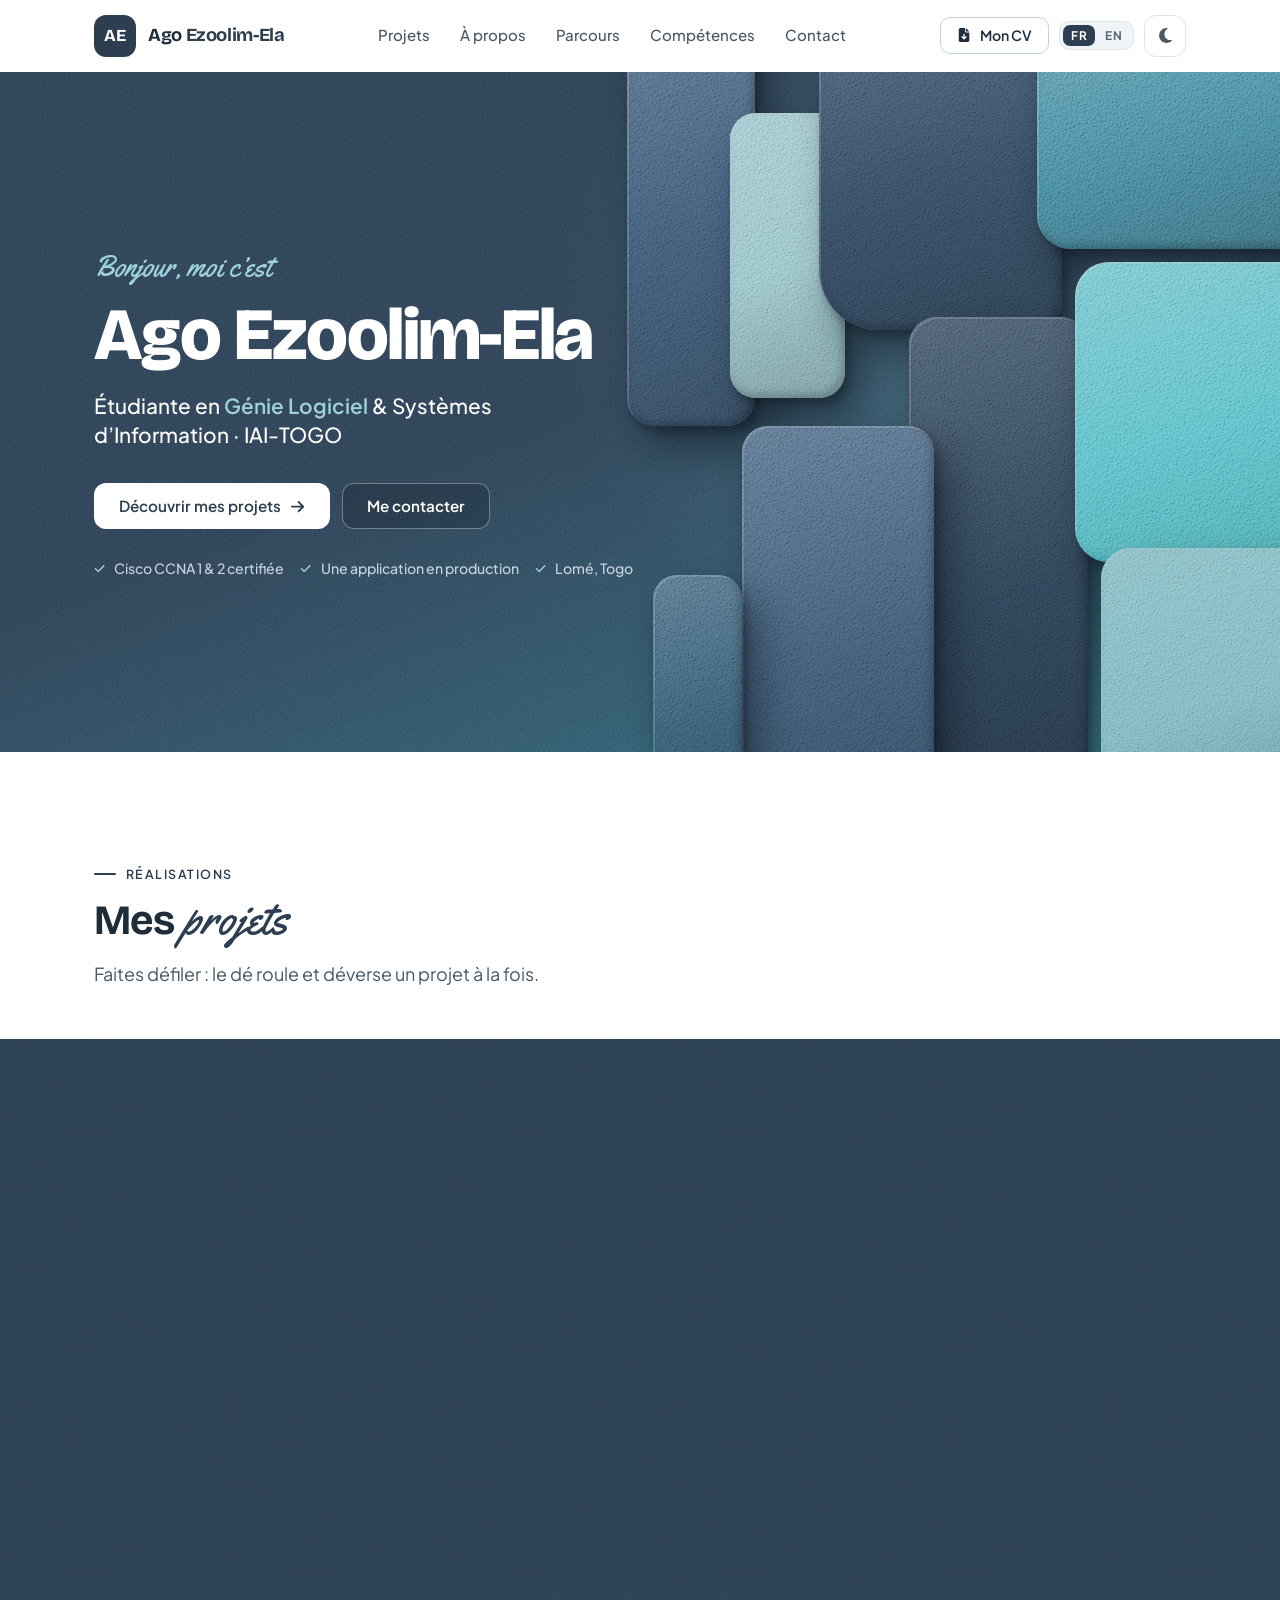
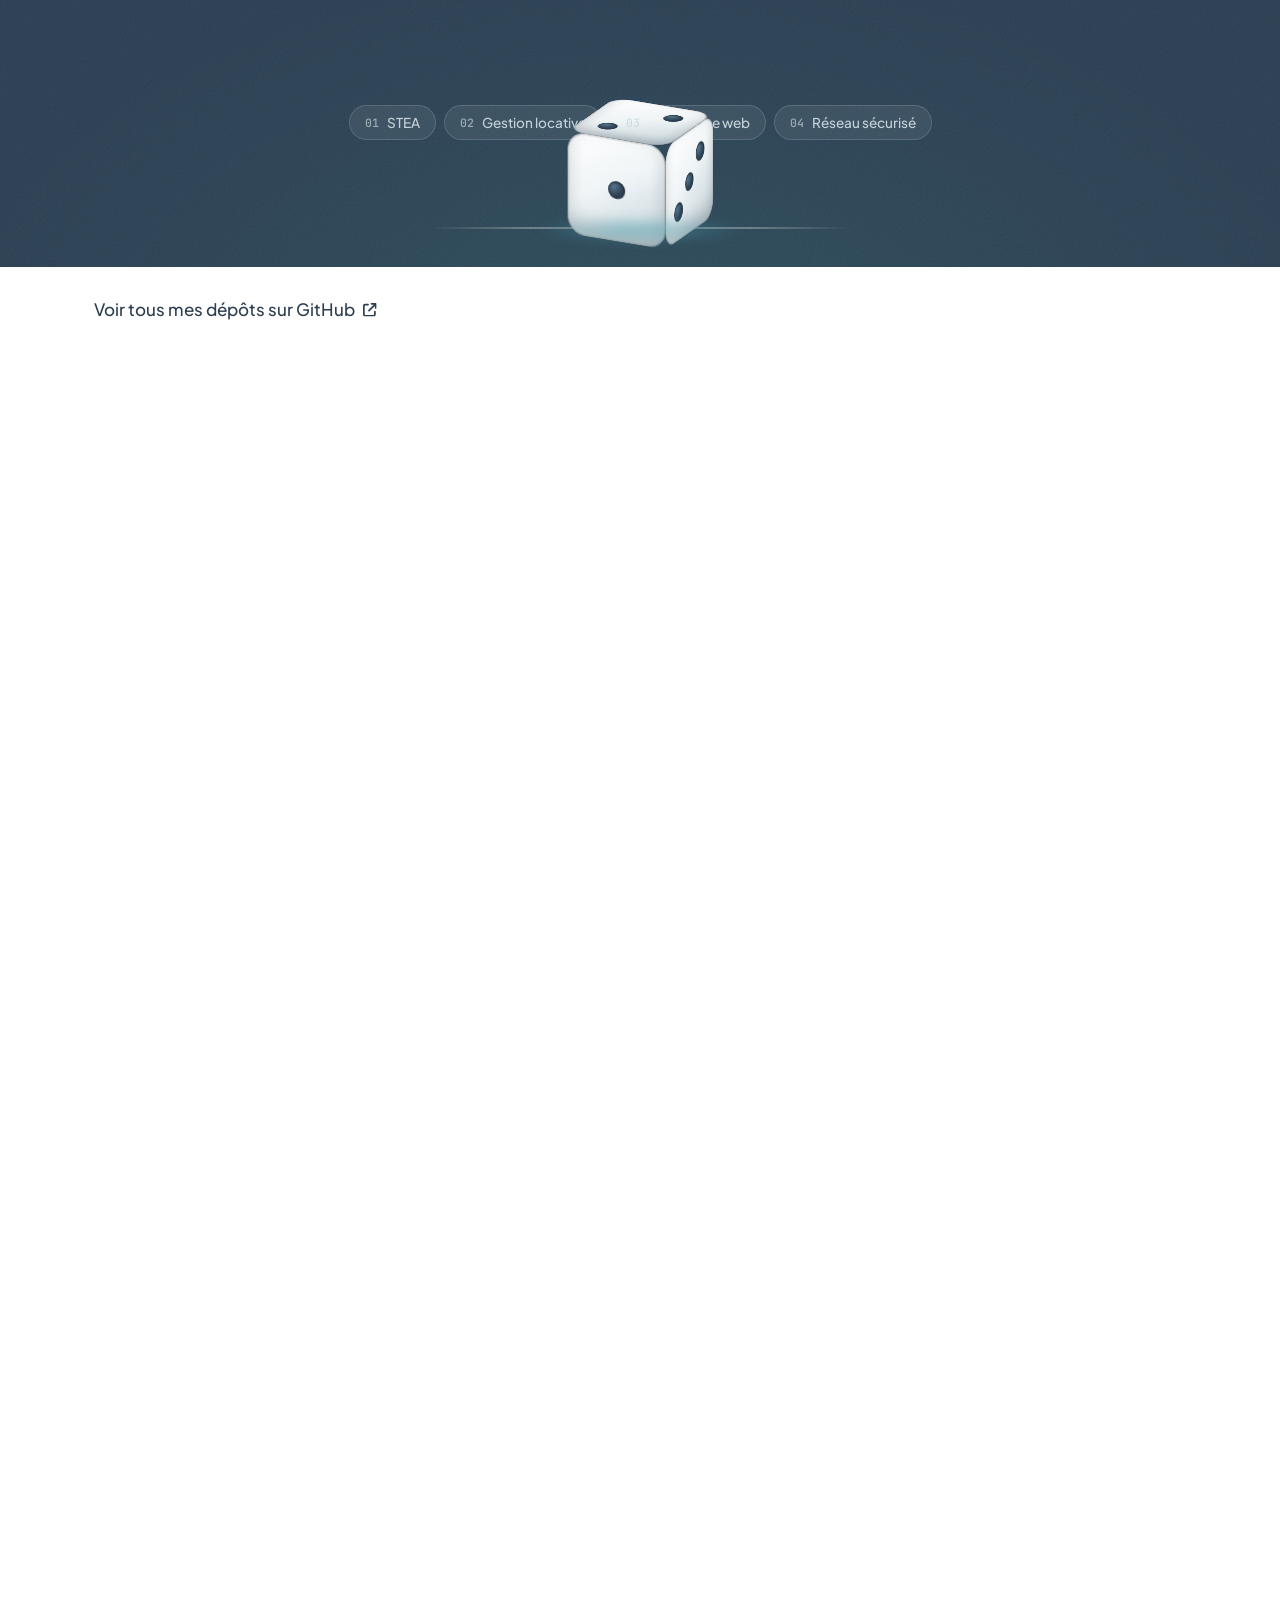
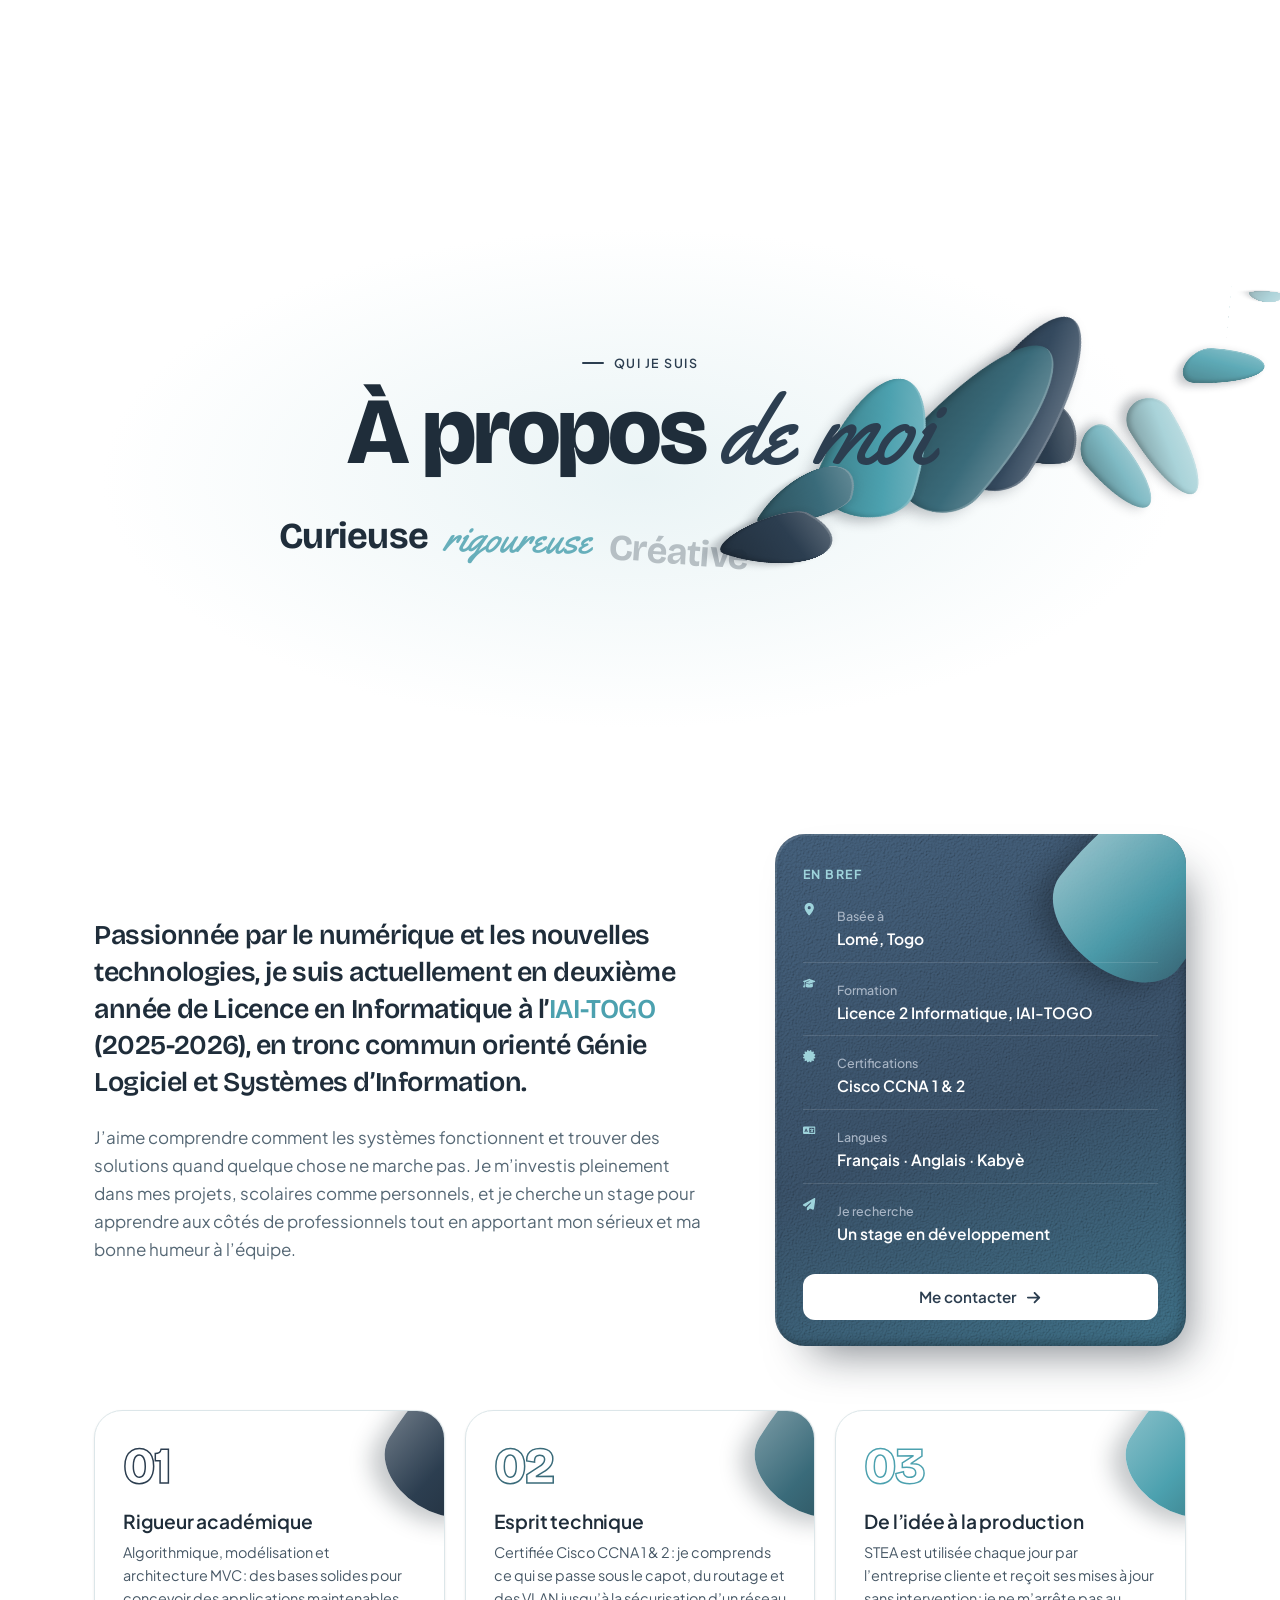
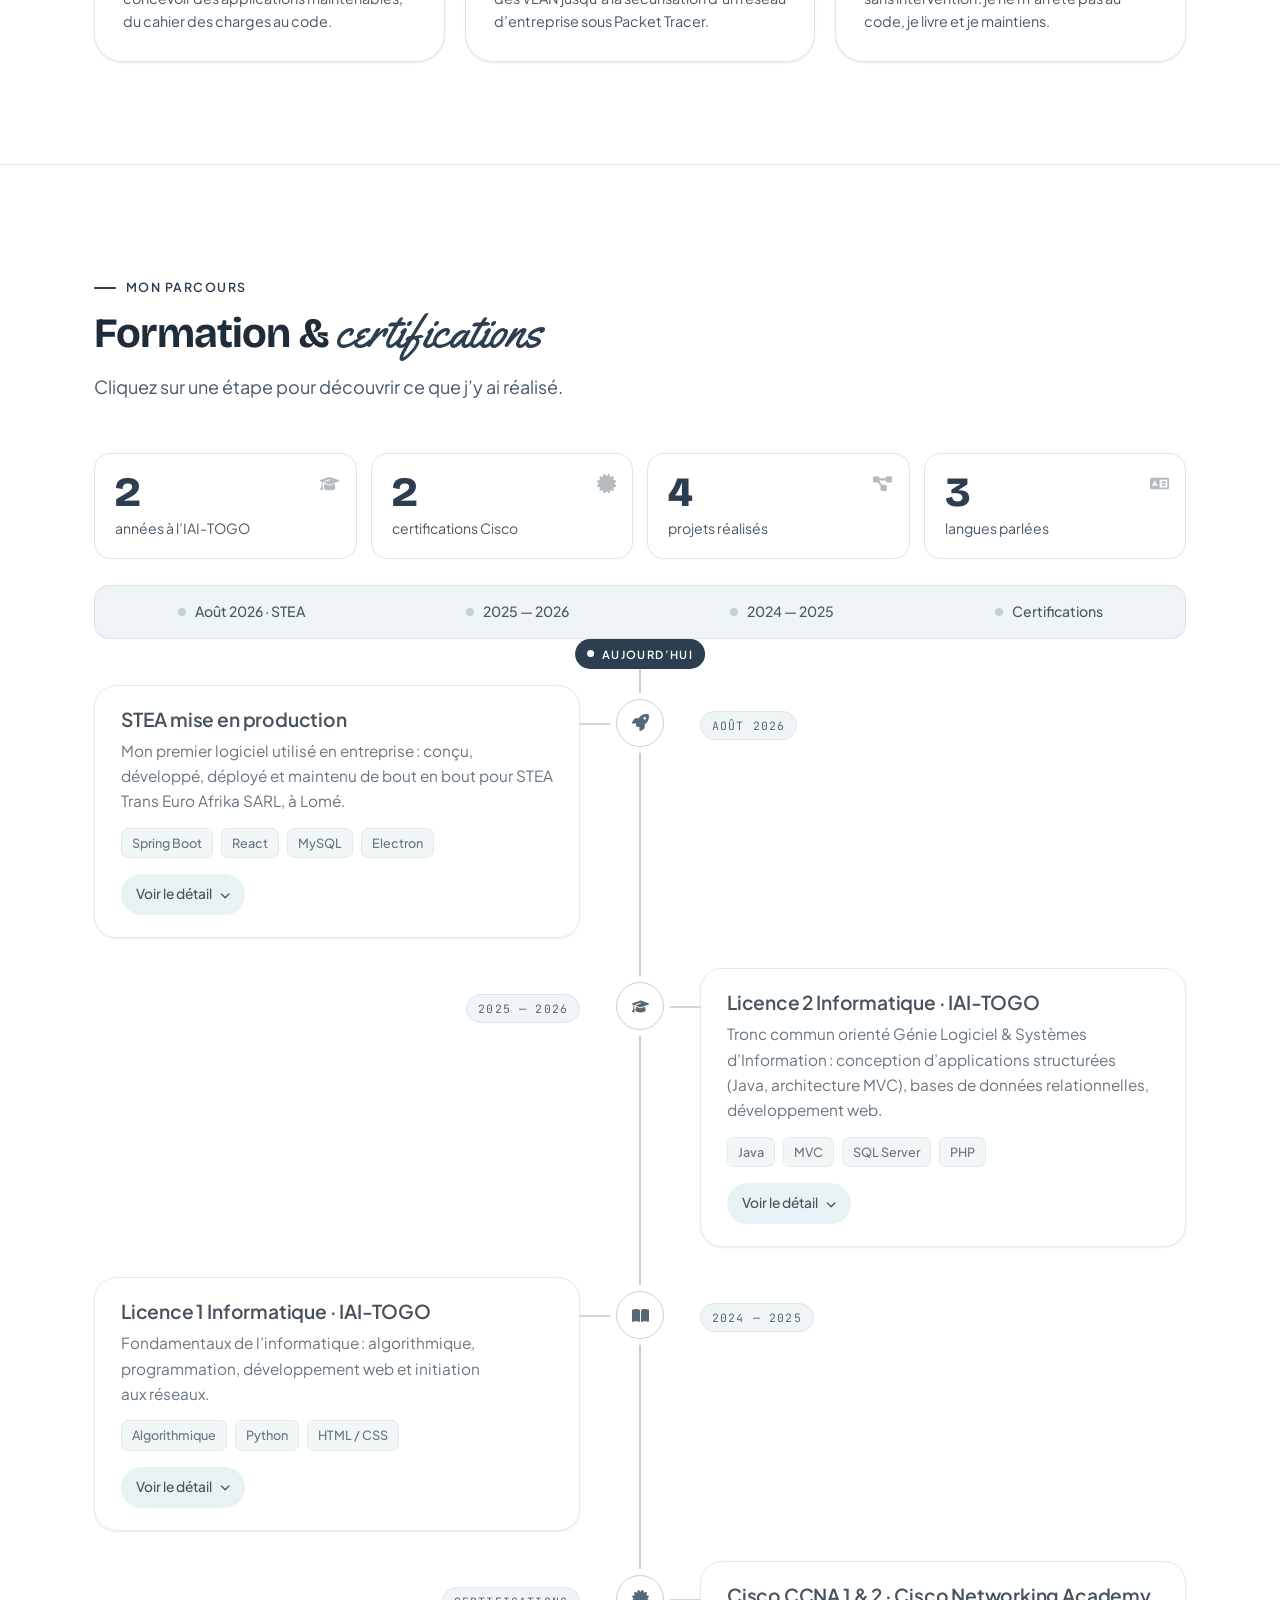
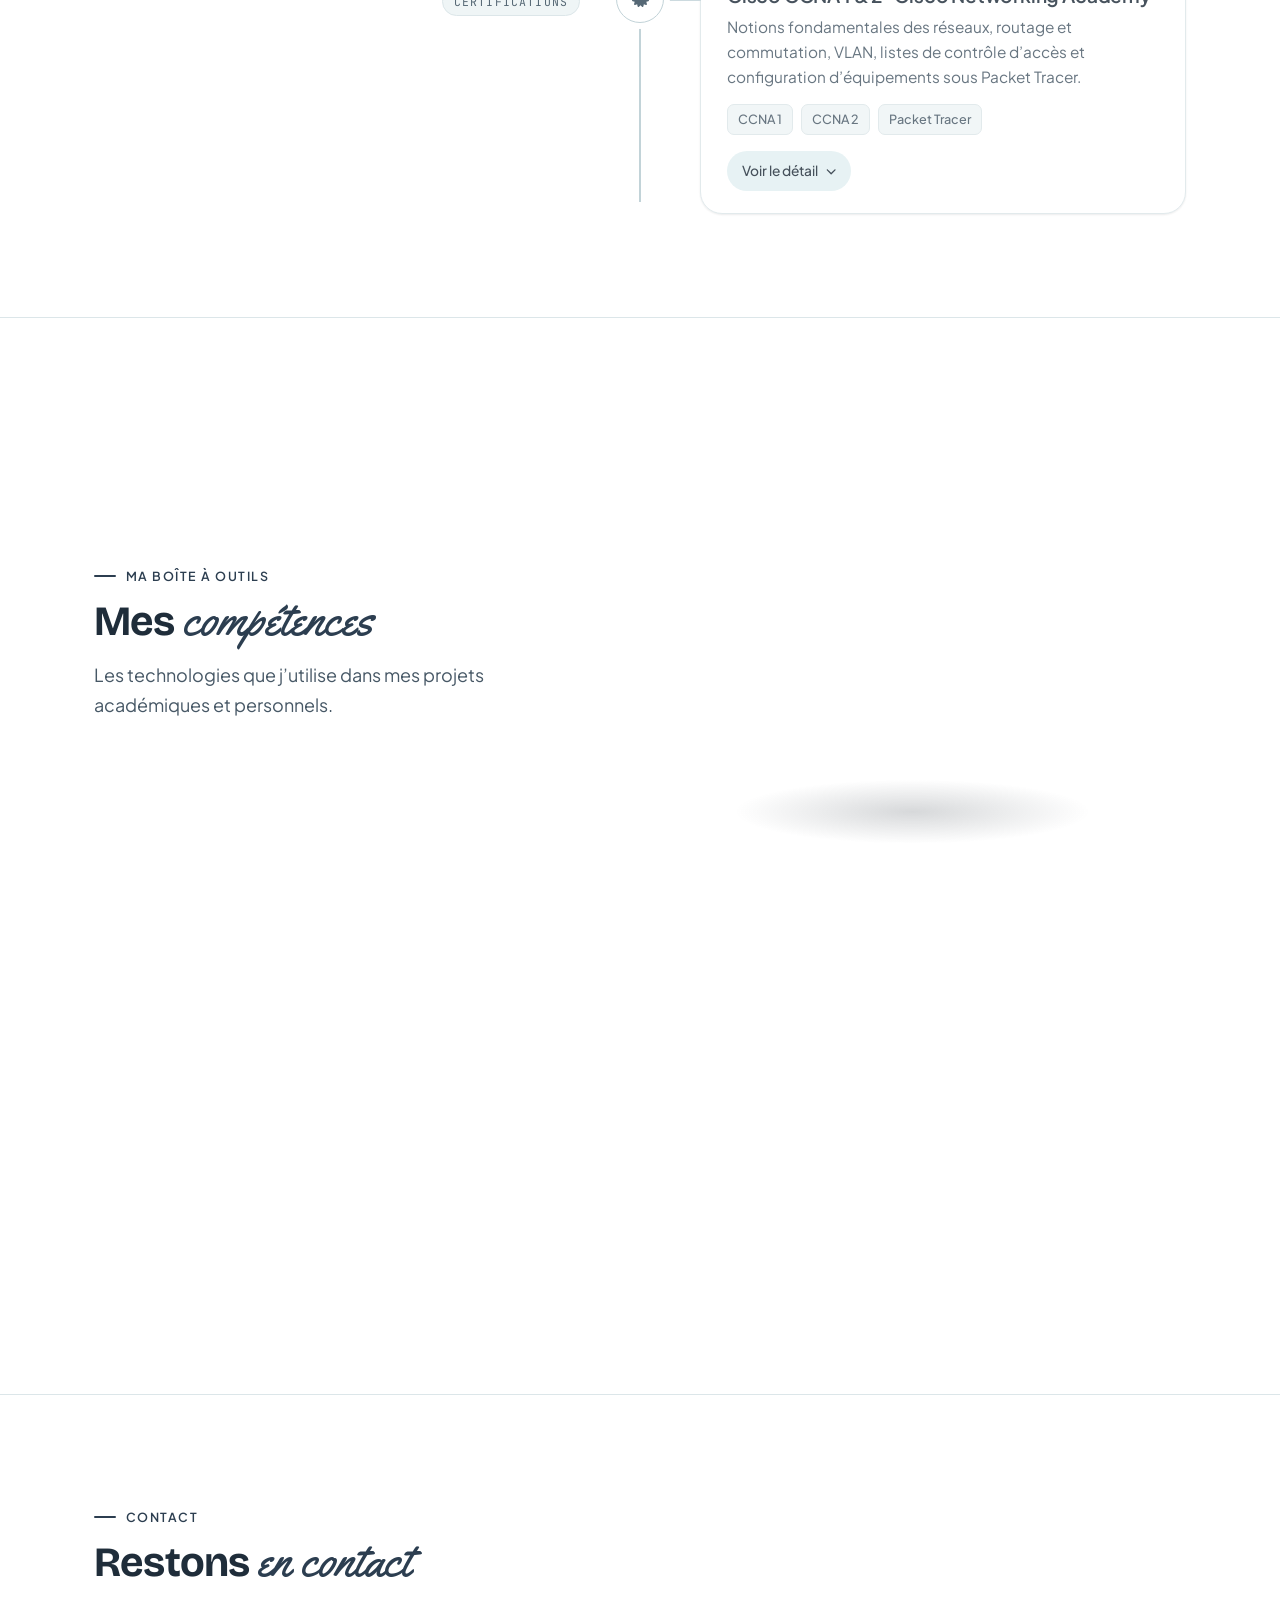
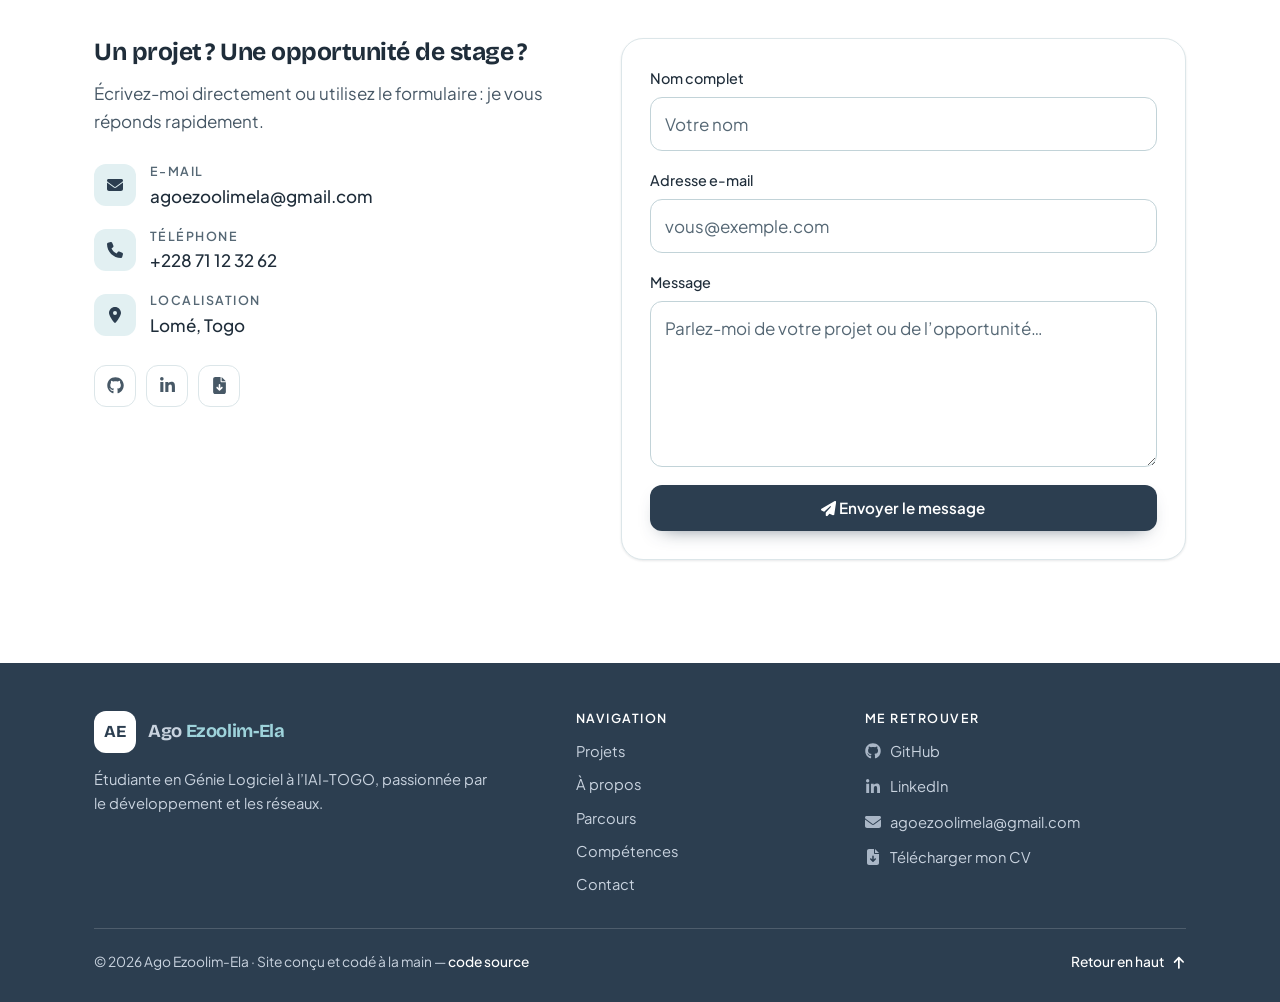
==== index.html @ b3ea0377 "Projets : le dé ne roule plus, il projette depuis sa place Le dé à pastilles revient, posé au centre" ====
<!DOCTYPE html>
<html lang="fr" class="no-js">
<head>
  <meta charset="UTF-8">
  <meta name="viewport" content="width=device-width, initial-scale=1.0">
  <title>Ago Ezoolim-Ela — Génie logiciel & réseaux · Portfolio</title>
  <meta name="description" content="Portfolio d’Ago Ezoolim-Ela, étudiante en Génie Logiciel et Systèmes d’Information à l’IAI-TOGO (Lomé) — Java, Spring Boot, PHP, React, SQL, réseaux Cisco CCNA 1 & 2. À la recherche d’un stage.">
  <meta name="color-scheme" content="light dark">
  <meta name="theme-color" id="meta-theme-color" content="#FFFFFF">
  <meta name="author" content="Ago Ezoolim-Ela">
  <link rel="canonical" href="https://ezoolim-ela.github.io/Portfolio/">
  <link rel="alternate" hreflang="fr" href="https://ezoolim-ela.github.io/Portfolio/">
  <link rel="alternate" hreflang="en" href="https://ezoolim-ela.github.io/Portfolio/en/">
  <link rel="alternate" hreflang="x-default" href="https://ezoolim-ela.github.io/Portfolio/">
  <meta property="og:type" content="profile">
  <meta property="og:locale" content="fr_FR">
  <meta property="og:site_name" content="Portfolio d’Ago Ezoolim-Ela">
  <meta property="og:title" content="Ago Ezoolim-Ela — Génie logiciel & réseaux">
  <meta property="og:description" content="Étudiante à l’IAI-TOGO (Lomé). Java · Spring Boot · React · MySQL · Cisco CCNA 1 & 2. Une application de gestion logistique en production. Disponible pour un stage.">
  <meta property="og:url" content="https://ezoolim-ela.github.io/Portfolio/">
  <meta property="og:image" content="https://ezoolim-ela.github.io/Portfolio/assets/og-image.jpg">
  <meta property="og:image:width" content="1200">
  <meta property="og:image:height" content="630">
  <meta property="og:image:alt" content="Ago Ezoolim-Ela — Étudiante en Génie Logiciel & Systèmes d’Information, IAI-TOGO">
  <meta name="twitter:card" content="summary_large_image">
  <meta name="twitter:title" content="Ago Ezoolim-Ela — Génie logiciel & réseaux">
  <meta name="twitter:description" content="Java · Spring Boot · React · MySQL · Cisco CCNA 1 & 2. Une application de gestion logistique en production. Disponible pour un stage.">
  <meta name="twitter:image" content="https://ezoolim-ela.github.io/Portfolio/assets/og-image.jpg">
  <script type="application/ld+json">
  {
    "@context": "https://schema.org",
    "@type": "Person",
    "name": "Ago Ezoolim-Ela",
    "url": "https://ezoolim-ela.github.io/Portfolio/",
    "image": "https://ezoolim-ela.github.io/Portfolio/assets/photo-ago-ezoolim-ela.jpg",
    "email": "mailto:agoezoolimela@gmail.com",
    "telephone": "+228 71 12 32 62",
    "jobTitle": "Étudiante en Génie Logiciel & Systèmes d’Information",
    "address": { "@type": "PostalAddress", "addressLocality": "Lomé", "addressCountry": "TG" },
    "alumniOf": { "@type": "CollegeOrUniversity", "name": "IAI-TOGO" },
    "knowsAbout": ["Java", "Spring Boot", "React", "MySQL", "SQL Server", "PHP", "Réseaux Cisco", "Cisco CCNA"],
    "knowsLanguage": ["fr", "en", "kbp"],
    "sameAs": ["https://github.com/Ezoolim-Ela", "https://linkedin.com/in/ago-ezoolim-ela"]
  }
  </script>
  <link rel="icon" href="data:image/svg+xml,%3Csvg xmlns='http://www.w3.org/2000/svg' viewBox='0 0 64 64'%3E%3Crect width='64' height='64' rx='16' fill='%232C3E50'/%3E%3Ctext x='32' y='43' font-family='Arial, sans-serif' font-size='27' font-weight='800' fill='white' text-anchor='middle'%3EAE%3C/text%3E%3C/svg%3E">

  <script>
    (function () {
      var t = null;
      try { t = localStorage.getItem('theme'); } catch (e) {}
      if (t !== 'dark' && t !== 'light') t = 'light';
      document.documentElement.setAttribute('data-theme', t);
      try {
        if (!window.matchMedia('(prefers-reduced-motion: reduce)').matches &&
            (location.search.indexOf('intro') > -1 || !sessionStorage.getItem('intro-vue'))) {
          document.documentElement.classList.add('intro-pending');
        }
      } catch (e) {}
      var m = document.getElementById('meta-theme-color');
      if (m) m.setAttribute('content', t === 'dark' ? '#16202A' : '#FFFFFF');
    })();
  </script>

  <link rel="preconnect" href="https://fonts.googleapis.com">
  <link rel="preconnect" href="https://fonts.gstatic.com" crossorigin>
  <!-- Police chargée sans bloquer le rendu (préchargement, puis activation) ; icônes : sprite SVG local assets/icons.svg -->
  <link rel="preload" href="https://fonts.googleapis.com/css2?family=Bricolage+Grotesque:opsz,wght@12..96,500..800&family=Plus+Jakarta+Sans:wght@400;500;600;700&family=Yellowtail&family=JetBrains+Mono:wght@500&display=swap" as="style" onload="this.onload=null;this.rel='stylesheet'">
  <noscript><link rel="stylesheet" href="https://fonts.googleapis.com/css2?family=Bricolage+Grotesque:opsz,wght@12..96,500..800&family=Plus+Jakarta+Sans:wght@400;500;600;700&family=Yellowtail&family=JetBrains+Mono:wght@500&display=swap"></noscript>
  <link rel="stylesheet" href="styles.css?v=67">
</head>
<body>

  <a class="skip-link" href="#contenu">Aller au contenu</a>

  <!-- ===== En-tête ===== -->
  <header class="topbar" id="topbar">
    <div class="container topbar-inner">
      <a href="#accueil" class="brand" aria-label="Ago Ezoolim-Ela">
        <span class="gem" aria-hidden="true">AE</span>
        <span class="brand-name">Ago <em>Ezoolim-Ela</em></span>
      </a>

      <nav class="site-nav" id="site-nav" aria-label="Navigation principale">
        <ul class="nav-list">
          <li><a href="#projets" class="nav-link">Projets</a></li>
          <li><a href="#a-propos" class="nav-link">À propos</a></li>
          <li><a href="#parcours" class="nav-link">Parcours</a></li>
          <li><a href="#competences" class="nav-link">Compétences</a></li>
          <li><a href="#contact" class="nav-link">Contact</a></li>
        </ul>
      </nav>

      <div class="topbar-actions">
        <a href="assets/CV_Ago_Ezoolim-Ela.pdf" class="btn btn-glass btn-sm btn-cv" target="_blank" rel="noopener" aria-label="Mon CV (PDF)">
          <svg class="icon" aria-hidden="true" focusable="false"><use href="assets/icons.svg#file-arrow-down"></use></svg><span class="btn-cv-label">Mon CV</span>
        </a>
        <p class="lang-switch"><span aria-current="true">FR</span><a href="en/index.html" hreflang="en">EN</a></p>
        <button class="icon-btn" id="theme-toggle" type="button" aria-label="Passer en mode sombre" aria-pressed="false">
          <svg class="icon icon-moon" aria-hidden="true" focusable="false"><use href="assets/icons.svg#moon"></use></svg>
          <svg class="icon icon-sun" aria-hidden="true" focusable="false"><use href="assets/icons.svg#sun"></use></svg>
        </button>
        <button class="icon-btn nav-toggle" id="nav-toggle" type="button" aria-controls="site-nav" aria-expanded="false" aria-label="Ouvrir le menu">
          <svg class="icon icon-open" aria-hidden="true" focusable="false"><use href="assets/icons.svg#bars"></use></svg>
          <svg class="icon icon-close" aria-hidden="true" focusable="false"><use href="assets/icons.svg#xmark"></use></svg>
        </button>
      </div>
    </div>
  </header>

  <main id="contenu">

    <!-- ===== Accueil ===== -->
    <section class="hero" id="accueil">
      <div class="container hero-grid">
        <div class="hero-copy">
          <p class="hello hero-enter" style="--d:2">Bonjour, moi c’est</p>
          <h1 class="hero-name hero-enter" style="--d:3">Ago Ezoolim-Ela</h1>
          <p class="hero-role hero-enter" style="--d:4">Étudiante en <em>Génie Logiciel</em> &amp; Systèmes d’Information&nbsp;·&nbsp;<span class="nowrap">IAI-TOGO</span></p>
          <div class="hero-actions hero-enter" style="--d:6">
            <a href="#projets" class="btn btn-glow">Découvrir mes projets <svg class="icon" aria-hidden="true" focusable="false"><use href="assets/icons.svg#arrow-right"></use></svg></a>
            <a href="#contact" class="btn btn-glass">Me contacter</a>
          </div>
          <ul class="hero-stats hero-enter" style="--d:7" aria-label="En bref">
            <li><svg class="icon" aria-hidden="true" focusable="false"><use href="assets/icons.svg#check"></use></svg> Cisco CCNA 1 &amp; 2 certifiée</li>
            <li><svg class="icon" aria-hidden="true" focusable="false"><use href="assets/icons.svg#check"></use></svg> Une application en production</li>
            <li><svg class="icon" aria-hidden="true" focusable="false"><use href="assets/icons.svg#check"></use></svg> Lomé, Togo</li>
          </ul>
        </div>
      </div>
    </section>

    <!-- ===== Projets ===== -->
    <section class="section" id="projets">
      <!-- « Le dé lanceur » : le dé roule et déverse un projet à chaque arrêt -->
      <div class="container">
        <div class="section-head reveal">
          <p class="eyebrow">Réalisations</p>
          <h2>Mes <em>projets</em></h2>
          <p class="section-lead">Faites défiler : le dé roule et déverse un projet à la fois.</p>
        </div>
      </div>

      <div class="dl-track" data-de-lanceur>
        <div class="dl-sticky">
          <span class="dl-halo" aria-hidden="true"></span>
          <div class="container dl-scene">
            <div class="dl-stage">
            <article class="dl-projet is-on" data-dl="0" data-c="#4CA1AF" style="--c:#4CA1AF">
              <button type="button" class="dl-shot dl-shot-vrai" data-gallery-open="0" aria-label="Voir les écrans">
                <span class="dl-bar" aria-hidden="true"><i></i><i></i><i></i></span>
                <img src="assets/stea/tableau-de-bord-vue-desktop.webp" srcset="assets/stea/tableau-de-bord-vue-desktop-720.webp 720w, assets/stea/tableau-de-bord-vue-desktop-1080.webp 1080w, assets/stea/tableau-de-bord-vue-desktop.webp 1440w" sizes="(max-width: 980px) calc(100vw - 48px), 560px" alt="Tableau de bord de STEA : indicateurs de stock, encaissements et tâches à traiter" width="1440" height="900" loading="lazy">
                <span class="dl-loupe" aria-hidden="true"><svg class="icon" aria-hidden="true" focusable="false"><use href="assets/icons.svg#magnifying-glass-plus"></use></svg></span>
              </button>
              <div class="dl-texte">
                <p class="dl-num" aria-hidden="true">01</p>
                <p class="dl-kind"><span class="project-kind gold">Projet phare · 2026</span><span class="live-badge"><span class="live-dot" aria-hidden="true"></span> En production</span></p>
                <h3>STEA — Gestion logistique et suivi des stocks</h3>
                <p class="dl-desc">Application de gestion des stocks et de la logistique développée pour STEA Trans Euro Afrika SARL, à Lomé. Elle couvre le cycle complet, des achats aux livraisons, et tourne aujourd’hui sur les postes de l’entreprise.</p>
                <ul class="tags"><li>Java 17</li><li>Spring Boot</li><li>MySQL</li><li>JWT</li><li>React</li><li>Tailwind CSS</li><li>Recharts</li><li>Electron</li></ul>
                <div class="project-links">
                  <a href="stea.html" class="btn btn-glow btn-sm"><svg class="icon" aria-hidden="true" focusable="false"><use href="assets/icons.svg#book-open"></use></svg> Étude de cas</a>
                  <button type="button" class="btn btn-glass btn-sm" data-gallery-open="0"><svg class="icon" aria-hidden="true" focusable="false"><use href="assets/icons.svg#images"></use></svg> Voir les écrans</button>
                  <a href="https://github.com/Ezoolim-Ela/stea_stock_application" target="_blank" rel="noopener" class="btn btn-glass btn-sm"><svg class="icon" aria-hidden="true" focusable="false"><use href="assets/icons.svg#github"></use></svg> Code source</a>
                  <a href="https://github.com/Ezoolim-Ela/stea-desktop" target="_blank" rel="noopener" class="btn btn-glass btn-sm"><svg class="icon" aria-hidden="true" focusable="false"><use href="assets/icons.svg#desktop"></use></svg> Application bureau</a>
                </div>
              </div>
            </article>
            <article class="dl-projet" data-dl="1" data-c="#74BECB" style="--c:#74BECB">
              <div class="dl-shot"><div class="scene scene-locatif" aria-hidden="true">
              <svg viewBox="0 0 320 180" class="scene-svg" focusable="false">
                <defs>
                  <linearGradient id="bld" x1="0" y1="0" x2="0" y2="1"><stop offset="0" stop-color="#4CA1AF"/><stop offset="1" stop-color="#1E2B38"/></linearGradient>
                  <linearGradient id="bld2" x1="0" y1="0" x2="0" y2="1"><stop offset="0" stop-color="#B9E0E6"/><stop offset="1" stop-color="#7CC4CF"/></linearGradient>
                </defs>
                <rect x="0" y="150" width="320" height="30" fill="#E3EAF2"/>
                <rect x="36" y="70" width="70" height="80" rx="4" fill="url(#bld2)" stroke="rgba(109,40,217,.25)"/>
                <rect x="214" y="58" width="70" height="92" rx="4" fill="url(#bld2)" stroke="rgba(109,40,217,.25)"/>
                <rect x="112" y="30" width="96" height="120" rx="5" fill="url(#bld)" stroke="rgba(76,29,149,.45)"/>
                <rect x="150" y="122" width="20" height="28" rx="2" fill="#1E2B38" stroke="rgba(255,255,255,.5)"/>
                <g class="windows">
                  <rect class="w" x="122" y="42" width="16" height="14" rx="2"/><rect class="w" x="152" y="42" width="16" height="14" rx="2"/><rect class="w" x="182" y="42" width="16" height="14" rx="2"/>
                  <rect class="w" x="122" y="66" width="16" height="14" rx="2"/><rect class="w" x="152" y="66" width="16" height="14" rx="2"/><rect class="w" x="182" y="66" width="16" height="14" rx="2"/>
                  <rect class="w" x="122" y="90" width="16" height="14" rx="2"/><rect class="w" x="152" y="90" width="16" height="14" rx="2"/><rect class="w" x="182" y="90" width="16" height="14" rx="2"/>
                  <rect class="w s" x="48" y="82" width="12" height="11" rx="2"/><rect class="w s" x="70" y="82" width="12" height="11" rx="2"/><rect class="w s" x="48" y="104" width="12" height="11" rx="2"/><rect class="w s" x="70" y="104" width="12" height="11" rx="2"/>
                  <rect class="w s" x="226" y="70" width="12" height="11" rx="2"/><rect class="w s" x="248" y="70" width="12" height="11" rx="2"/><rect class="w s" x="226" y="94" width="12" height="11" rx="2"/><rect class="w s" x="248" y="94" width="12" height="11" rx="2"/>
                </g>
                <circle class="moon" cx="282" cy="28" r="9"/>
              </svg>
              <span class="scene-chip chip-a"><svg class="icon" aria-hidden="true" focusable="false"><use href="assets/icons.svg#file-signature"></use></svg> Contrat signé</span>
              <span class="scene-chip chip-b"><svg class="icon" aria-hidden="true" focusable="false"><use href="assets/icons.svg#circle-check"></use></svg> Loyer payé</span>
            </div></div>
              <div class="dl-texte">
                <p class="dl-num" aria-hidden="true">02</p>
                <p class="dl-kind"><span class="project-kind">Projet d’études</span></p>
                <h3>Application de gestion locative</h3>
                <p class="dl-desc">Gestion des biens immobiliers, des contrats de location et des paiements de loyers.</p>
                <ul class="tags"><li>Java</li><li>SQL Server</li><li>MVC</li></ul>
              </div>
            </article>
            <article class="dl-projet" data-dl="2" data-c="#3E8FA8" style="--c:#3E8FA8">
              <div class="dl-shot"><div class="scene scene-web" aria-hidden="true">
              <div class="mini-browser">
                <div class="mini-bar"><span></span><span></span><span></span><span class="mini-url">plateforme.local/admin</span></div>
                <div class="mini-screens">
                  <div class="mini-login">
                    <span class="mini-avatar"><svg class="icon" aria-hidden="true" focusable="false"><use href="assets/icons.svg#lock"></use></svg></span>
                    <span class="mini-input"></span>
                    <span class="mini-input short"></span>
                    <span class="mini-btn">Connexion</span>
                  </div>
                  <div class="mini-admin">
                    <div class="mini-row head"><span class="mini-cell"></span><span class="mini-cell"></span><span class="mini-cell"></span></div>
                    <div class="mini-row"><span class="mini-cell w"></span><span class="mini-cell"></span><span class="mini-pill on"></span></div>
                    <div class="mini-row"><span class="mini-cell w"></span><span class="mini-cell"></span><span class="mini-pill"></span></div>
                    <div class="mini-row"><span class="mini-cell w"></span><span class="mini-cell"></span><span class="mini-pill on"></span></div>
                  </div>
                </div>
                <span class="mini-cursor"></span>
              </div>
            </div></div>
              <div class="dl-texte">
                <p class="dl-num" aria-hidden="true">03</p>
                <p class="dl-kind"><span class="project-kind">Développement web</span></p>
                <h3>Plateforme web dynamique</h3>
                <p class="dl-desc">Site interactif avec base de données, authentification et back-office d’administration.</p>
                <ul class="tags"><li>PHP</li><li>MySQL</li><li>HTML / CSS</li></ul>
              </div>
            </article>
            <article class="dl-projet" data-dl="3" data-c="#2B6C80" style="--c:#2B6C80">
              <div class="dl-shot"><div class="scene scene-reseau" aria-hidden="true">
              <svg viewBox="0 0 320 180" class="scene-svg" focusable="false">
                <defs>
                  <filter id="glow" x="-50%" y="-50%" width="200%" height="200%"><feGaussianBlur stdDeviation="2.5" result="b"/><feMerge><feMergeNode in="b"/><feMergeNode in="SourceGraphic"/></feMerge></filter>
                </defs>
                <path id="lnk1" class="link" d="M70,128 L160,48"/>
                <path id="lnk2" class="link" d="M160,48 L250,128"/>
                <path id="lnk3" class="link vpn" d="M70,128 L250,128"/>
                <g class="site">
                  <circle class="router" cx="160" cy="48" r="13"/>
                  <text x="160" y="52" class="ric">R</text>
                  <text x="142" y="52" class="lbl left">Siège · Lomé</text>
                  <rect class="sw" x="140" y="70" width="40" height="8" rx="2"/>
                  <rect class="pc v10" x="138" y="86" width="9" height="9" rx="2"/><rect class="pc v20" x="155" y="86" width="9" height="9" rx="2"/><rect class="pc v30" x="172" y="86" width="9" height="9" rx="2"/>
                </g>
                <g class="site">
                  <circle class="router" cx="70" cy="128" r="13"/>
                  <text x="70" y="132" class="ric">R</text>
                  <text x="70" y="162" class="lbl">Site 2</text>
                  <rect class="sw" x="22" y="100" width="34" height="8" rx="2"/>
                  <rect class="pc v10" x="22" y="86" width="8" height="8" rx="2"/><rect class="pc v20" x="35" y="86" width="8" height="8" rx="2"/><rect class="pc v30" x="48" y="86" width="8" height="8" rx="2"/>
                </g>
                <g class="site">
                  <circle class="router" cx="250" cy="128" r="13"/>
                  <text x="250" y="132" class="ric">R</text>
                  <text x="250" y="162" class="lbl">Site 3</text>
                  <rect class="sw" x="264" y="100" width="34" height="8" rx="2"/>
                  <rect class="pc v10" x="264" y="86" width="8" height="8" rx="2"/><rect class="pc v20" x="277" y="86" width="8" height="8" rx="2"/><rect class="pc v30" x="290" y="86" width="8" height="8" rx="2"/>
                </g>
                <g class="acl" transform="translate(205,84)">
                  <path d="M0,-9 L8,-5 L8,2 C8,7 4,10 0,12 C-4,10 -8,7 -8,2 L-8,-5 Z" class="shield"/>
                  <text x="0" y="24" class="lbl small">ACL</text>
                </g>
                <text x="160" y="142" class="lbl small">VPN site-à-site</text>
                <circle class="pkt p1" r="3.2" filter="url(#glow)"><animateMotion dur="3.2s" repeatCount="indefinite"><mpath href="#lnk1"/></animateMotion></circle>
                <circle class="pkt p2" r="3.2" filter="url(#glow)"><animateMotion dur="2.8s" begin="0.8s" repeatCount="indefinite"><mpath href="#lnk2"/></animateMotion></circle>
                <circle class="pkt p3" r="3.2" filter="url(#glow)"><animateMotion dur="4s" begin="1.4s" repeatCount="indefinite"><mpath href="#lnk3"/></animateMotion></circle>
                <circle class="pkt p1" r="2.6" filter="url(#glow)"><animateMotion dur="3.2s" begin="1.6s" repeatCount="indefinite" keyPoints="1;0" keyTimes="0;1" calcMode="linear"><mpath href="#lnk1"/></animateMotion></circle>
              </svg>
              <span class="scene-legend"><i class="v10"></i> VLAN 10 <i class="v20"></i> VLAN 20 <i class="v30"></i> VLAN 30</span>
            </div></div>
              <div class="dl-texte">
                <p class="dl-num" aria-hidden="true">04</p>
                <p class="dl-kind"><span class="project-kind">Réseaux &amp; infrastructures</span></p>
                <h3>Architecture réseau sécurisée</h3>
                <p class="dl-desc">Réseau d’entreprise multisites simulé et configuré, avec segmentation et contrôle d’accès.</p>
                <ul class="tags"><li>Cisco Packet Tracer</li><li>CCNA</li><li>Routage</li></ul>
              </div>
            </article>
            </div>

            <div class="dl-bas">
              <div class="dl-piste">
                <span class="dl-sol" aria-hidden="true"></span>
                <span class="dl-rayon" aria-hidden="true"></span>
                <div class="dl-de" role="img" aria-label="Le dé projette le projet">
                  <div class="dl-cube">
                    <span class="dl-face dl-front"><i style="grid-area:2/2"></i></span>
                    <span class="dl-face dl-back"><i style="grid-area:1/1"></i><i style="grid-area:1/3"></i><i style="grid-area:2/1"></i><i style="grid-area:2/3"></i><i style="grid-area:3/1"></i><i style="grid-area:3/3"></i></span>
                    <span class="dl-face dl-right"><i style="grid-area:1/3"></i><i style="grid-area:2/2"></i><i style="grid-area:3/1"></i></span>
                    <span class="dl-face dl-left"><i style="grid-area:1/1"></i><i style="grid-area:1/3"></i><i style="grid-area:3/1"></i><i style="grid-area:3/3"></i></span>
                    <span class="dl-face dl-top"><i style="grid-area:1/3"></i><i style="grid-area:3/1"></i></span>
                    <span class="dl-face dl-bottom"><i style="grid-area:1/1"></i><i style="grid-area:1/3"></i><i style="grid-area:2/2"></i><i style="grid-area:3/1"></i><i style="grid-area:3/3"></i></span>
                  </div>
              </div>
              <ol class="dl-puces" role="tablist" aria-label="Choisir un projet"><li><button type="button" class="dl-puce is-on" role="tab" aria-selected="true" tabindex="0"><span class="dl-puce-num">01</span> STEA</button></li><li><button type="button" class="dl-puce" role="tab" aria-selected="false" tabindex="-1"><span class="dl-puce-num">02</span> Gestion locative</button></li><li><button type="button" class="dl-puce" role="tab" aria-selected="false" tabindex="-1"><span class="dl-puce-num">03</span> Plateforme web</button></li><li><button type="button" class="dl-puce" role="tab" aria-selected="false" tabindex="-1"><span class="dl-puce-num">04</span> Réseau sécurisé</button></li></ol>
            </div>
          </div>
        </div>
      </div>

      <div class="container">
        <p class="projects-more reveal">
          <a href="https://github.com/Ezoolim-Ela?tab=repositories" target="_blank" rel="noopener" class="link-arrow">Voir tous mes dépôts sur GitHub <svg class="icon" aria-hidden="true" focusable="false"><use href="assets/icons.svg#arrow-up-right-from-square"></use></svg></a>
        </p>
      </div>
    </section>

    <!-- Galerie des écrans de STEA -->
    <dialog class="gallery" id="galerie-stea" aria-label="Écrans de l’application STEA">
      <div class="gallery-inner">
        <div class="gallery-top">
          <p class="gallery-title">STEA — écrans de l’application <span class="gallery-count" id="gallery-count"></span></p>
          <button type="button" class="icon-btn gallery-close" id="gallery-close" aria-label="Fermer la galerie"><svg class="icon" aria-hidden="true" focusable="false"><use href="assets/icons.svg#xmark"></use></svg></button>
        </div>
        <figure class="gallery-figure">
          <img id="gallery-img" src="" alt="">
          <figcaption id="gallery-cap"></figcaption>
        </figure>
        <button type="button" class="gallery-nav prev" id="gallery-prev" aria-label="Écran précédent"><svg class="icon" aria-hidden="true" focusable="false"><use href="assets/icons.svg#chevron-left"></use></svg></button>
        <button type="button" class="gallery-nav next" id="gallery-next" aria-label="Écran suivant"><svg class="icon" aria-hidden="true" focusable="false"><use href="assets/icons.svg#chevron-right"></use></svg></button>
        <div class="gallery-thumbs" id="gallery-thumbs" aria-label="Choisir un écran"></div>
      </div>
    </dialog>

    <!-- ===== À propos ===== -->
    <section class="section about-bloom" id="a-propos">
      <!-- Ouverture « Éclosion » : un éventail de lames s'ouvre, tourne et s'envole au fil du défilement -->
      <div class="bloom-track" data-bloom>
        <div class="bloom-sticky">
          <div class="bloom-fan" aria-hidden="true"></div>
          <div class="bloom-stage">
            <p class="eyebrow">Qui je suis</p>
            <h2 class="bloom-title">À propos <em>de moi</em></h2>
            <p class="bloom-words"><span class="bw">Curieuse</span><span class="bw alt">rigoureuse</span><span class="bw">Créative</span><span class="bw alt">orientée solutions</span></p>
          </div>
          <p class="bloom-hint" aria-hidden="true"><span></span>Faites défiler</p>
        </div>
      </div>

      <div class="container about-body">
        <div class="about-grid">
          <div class="about-text reveal">
            <p class="about-lead">Passionnée par le numérique et les nouvelles technologies, je suis actuellement en deuxième année de Licence en Informatique à l’<strong>IAI-TOGO</strong> (2025-2026), en tronc commun orienté Génie Logiciel et Systèmes d’Information.</p>
            <p class="scroll-text">J’aime comprendre comment les systèmes fonctionnent et trouver des solutions quand quelque chose ne marche pas. Je m’investis pleinement dans mes projets, scolaires comme personnels, et je cherche un stage pour apprendre aux côtés de professionnels tout en apportant mon sérieux et ma bonne humeur à l’équipe.</p>
          </div>

          <aside class="about-id reveal">
            <p class="about-id-title">En bref</p>
            <dl>
                <div><dt><svg class="icon" aria-hidden="true" focusable="false"><use href="assets/icons.svg#location-dot"></use></svg>Basée à</dt><dd>Lomé, Togo</dd></div>
                <div><dt><svg class="icon" aria-hidden="true" focusable="false"><use href="assets/icons.svg#graduation-cap"></use></svg>Formation</dt><dd>Licence 2 Informatique, IAI-TOGO</dd></div>
                <div><dt><svg class="icon" aria-hidden="true" focusable="false"><use href="assets/icons.svg#certificate"></use></svg>Certifications</dt><dd>Cisco CCNA 1 &amp; 2</dd></div>
                <div><dt><svg class="icon" aria-hidden="true" focusable="false"><use href="assets/icons.svg#language"></use></svg>Langues</dt><dd>Français · Anglais · Kabyè</dd></div>
                <div><dt><svg class="icon" aria-hidden="true" focusable="false"><use href="assets/icons.svg#paper-plane"></use></svg>Je recherche</dt><dd>Un stage en développement</dd></div>
              </dl>
            <a class="btn btn-glow about-facts-cta" href="#contact">Me contacter <svg class="icon" aria-hidden="true" focusable="false"><use href="assets/icons.svg#arrow-right"></use></svg></a>
          </aside>
        </div>

        <div class="petal-cards" data-stagger>
          <article class="petal-card reveal" style="--c:#2C3E50">
            <span class="petal-num">01</span>
            <h3>Rigueur académique</h3>
            <p>Algorithmique, modélisation et architecture MVC : des bases solides pour concevoir des applications maintenables, du cahier des charges au code.</p>
          </article>
          <article class="petal-card reveal" style="--c:#3A6B7A">
            <span class="petal-num">02</span>
            <h3>Esprit technique</h3>
            <p>Certifiée Cisco CCNA 1 &amp; 2 : je comprends ce qui se passe sous le capot, du routage et des VLAN jusqu’à la sécurisation d’un réseau d’entreprise sous Packet Tracer.</p>
          </article>
          <article class="petal-card reveal" style="--c:#4CA1AF">
            <span class="petal-num">03</span>
            <h3>De l’idée à la production</h3>
            <p>STEA est utilisée chaque jour par l’entreprise cliente et reçoit ses mises à jour sans intervention : je ne m’arrête pas au code, je livre et je maintiens.</p>
          </article>
        </div>
      </div>
    </section>

    <!-- ===== Parcours ===== -->
    <section class="section" id="parcours">
      <div class="container">
        <div class="section-head reveal">
          <p class="eyebrow">Mon parcours</p>
          <h2>Formation &amp; <em>certifications</em></h2>
          <p class="section-lead">Cliquez sur une étape pour découvrir ce que j’y ai réalisé.</p>
        </div>

        <div class="journey-stats reveal" aria-label="En chiffres">
          <div class="stat">
            <span class="stat-icon" aria-hidden="true"><svg class="icon" aria-hidden="true" focusable="false"><use href="assets/icons.svg#graduation-cap"></use></svg></span>
            <span class="stat-num" data-count="2">0</span>
            <span class="stat-label">années à l’IAI-TOGO</span>
          </div>
          <div class="stat">
            <span class="stat-icon" aria-hidden="true"><svg class="icon" aria-hidden="true" focusable="false"><use href="assets/icons.svg#certificate"></use></svg></span>
            <span class="stat-num" data-count="2">0</span>
            <span class="stat-label">certifications Cisco</span>
          </div>
          <div class="stat">
            <span class="stat-icon" aria-hidden="true"><svg class="icon" aria-hidden="true" focusable="false"><use href="assets/icons.svg#diagram-project"></use></svg></span>
            <span class="stat-num" data-count="4">0</span>
            <span class="stat-label">projets réalisés</span>
          </div>
          <div class="stat">
            <span class="stat-icon" aria-hidden="true"><svg class="icon" aria-hidden="true" focusable="false"><use href="assets/icons.svg#language"></use></svg></span>
            <span class="stat-num" data-count="3">0</span>
            <span class="stat-label">langues parlées</span>
          </div>
        </div>

        <nav class="journey-map reveal" aria-label="Aller à une étape du parcours">
          <button type="button" class="map-step" data-step="0"><span class="map-dot" aria-hidden="true"></span>Août 2026 · STEA</button>
          <button type="button" class="map-step" data-step="1"><span class="map-dot" aria-hidden="true"></span>2025 — 2026</button>
          <button type="button" class="map-step" data-step="2"><span class="map-dot" aria-hidden="true"></span>2024 — 2025</button>
          <button type="button" class="map-step" data-step="3"><span class="map-dot" aria-hidden="true"></span>Certifications</button>
        </nav>

        <div class="timeline-wrap">
        <span class="today-node" aria-hidden="true"><span class="today-dot"></span>Aujourd’hui</span>
        <ol class="timeline" data-stagger>
          <li class="timeline-item reveal" id="etape-0">
            <span class="timeline-date">Août 2026</span>
            <button type="button" class="timeline-marker" aria-expanded="false" aria-controls="detail-0" aria-label="Afficher le détail : STEA en production"><svg class="icon" aria-hidden="true" focusable="false"><use href="assets/icons.svg#rocket"></use></svg></button>
            <div class="glass timeline-body">
              <h3>STEA mise en production</h3>
              <p>Mon premier logiciel utilisé en entreprise : conçu, développé, déployé et maintenu de bout en bout pour STEA Trans Euro Afrika SARL, à Lomé.</p>
              <ul class="tags"><li>Spring Boot</li><li>React</li><li>MySQL</li><li>Electron</li></ul>
              <button type="button" class="tl-toggle" aria-expanded="false" aria-controls="detail-0"><span class="tl-toggle-label">Voir le détail</span> <svg class="icon" aria-hidden="true" focusable="false"><use href="assets/icons.svg#chevron-down"></use></svg></button>
              <div class="tl-details" id="detail-0">
                <div class="tl-details-inner">
                  <p class="tl-details-title">Étapes clés</p>
                  <ul class="tl-check">
                    <li>Juillet 2026 : conception de la base de données et des premiers écrans</li>
                    <li>12 août 2026 : première version installée dans l’entreprise</li>
                    <li>Août – septembre 2026 : 29 versions livrées par mises à jour automatiques</li>
                    
                  </ul>
                  <p class="tl-details-title">Pour aller plus loin</p>
                  <ul class="tl-links">
                    <li><a href="stea.html" class="tl-link"><svg class="icon" aria-hidden="true" focusable="false"><use href="assets/icons.svg#book-open"></use></svg> Étude de cas complète <small>défi · réponse · résultats</small></a></li>
                  </ul>
                </div>
              </div>
            </div>
          </li>
          <li class="timeline-item reveal" id="etape-1">
            <span class="timeline-date">2025 — 2026</span>
            <button type="button" class="timeline-marker" aria-expanded="false" aria-controls="detail-1" aria-label="Afficher le détail : Licence 2 Informatique"><svg class="icon" aria-hidden="true" focusable="false"><use href="assets/icons.svg#graduation-cap"></use></svg></button>
            <div class="glass timeline-body">
              <h3>Licence 2 Informatique · IAI-TOGO</h3>
              <p>Tronc commun orienté Génie Logiciel &amp; Systèmes d’Information : conception d’applications structurées (Java, architecture MVC), bases de données relationnelles, développement web.</p>
              <ul class="tags"><li>Java</li><li>MVC</li><li>SQL Server</li><li>PHP</li></ul>
              <button type="button" class="tl-toggle" aria-expanded="false" aria-controls="detail-1"><span class="tl-toggle-label">Voir le détail</span> <svg class="icon" aria-hidden="true" focusable="false"><use href="assets/icons.svg#chevron-down"></use></svg></button>
              <div class="tl-details" id="detail-1">
                <div class="tl-details-inner">
                  <p class="tl-details-title">Réalisations de l’année</p>
                  <ul class="tl-links">
                    <li><a href="#projet-stea" class="tl-link"><svg class="icon" aria-hidden="true" focusable="false"><use href="assets/icons.svg#boxes-stacked"></use></svg> STEA — gestion logistique <small>Spring Boot · React</small></a></li>
                    <li><a href="#projets" class="tl-link"><svg class="icon" aria-hidden="true" focusable="false"><use href="assets/icons.svg#building"></use></svg> Application de gestion locative <small>Java · SQL Server</small></a></li>
                    <li><a href="#projets" class="tl-link"><svg class="icon" aria-hidden="true" focusable="false"><use href="assets/icons.svg#globe"></use></svg> Plateforme web dynamique <small>PHP · MySQL</small></a></li>
                  </ul>
                  <p class="tl-details-title">Compétences travaillées</p>
                  <ul class="tags"><li>Architecture MVC</li><li>Modélisation de données</li><li>API REST</li><li>Authentification JWT</li><li>Interfaces React</li></ul>
                </div>
              </div>
            </div>
          </li>
          <li class="timeline-item reveal" id="etape-2">
            <span class="timeline-date">2024 — 2025</span>
            <button type="button" class="timeline-marker" aria-expanded="false" aria-controls="detail-2" aria-label="Afficher le détail : Licence 1 Informatique"><svg class="icon" aria-hidden="true" focusable="false"><use href="assets/icons.svg#book-open"></use></svg></button>
            <div class="glass timeline-body">
              <h3>Licence 1 Informatique · IAI-TOGO</h3>
              <p>Fondamentaux de l’informatique : algorithmique, programmation, développement web et initiation aux réseaux.</p>
              <ul class="tags"><li>Algorithmique</li><li>Python</li><li>HTML / CSS</li></ul>
              <button type="button" class="tl-toggle" aria-expanded="false" aria-controls="detail-2"><span class="tl-toggle-label">Voir le détail</span> <svg class="icon" aria-hidden="true" focusable="false"><use href="assets/icons.svg#chevron-down"></use></svg></button>
              <div class="tl-details" id="detail-2">
                <div class="tl-details-inner">
                  <p class="tl-details-title">Les bases posées</p>
                  <ul class="tl-check">
                    <li>Algorithmique et programmation structurée (Python, C)</li>
                    <li>Premières pages web en HTML / CSS</li>
                    <li>Initiation aux réseaux, prélude aux certifications Cisco</li>
                  </ul>
                  <p class="tl-details-title">Projet lié</p>
                  <ul class="tl-links">
                    <li><a href="#projets" class="tl-link"><svg class="icon" aria-hidden="true" focusable="false"><use href="assets/icons.svg#diagram-project"></use></svg> Architecture réseau sécurisée <small>Packet Tracer</small></a></li>
                  </ul>
                </div>
              </div>
            </div>
          </li>
          <li class="timeline-item reveal" id="etape-3">
            <span class="timeline-date">Certifications</span>
            <button type="button" class="timeline-marker" aria-expanded="false" aria-controls="detail-3" aria-label="Afficher le détail : certifications Cisco"><svg class="icon" aria-hidden="true" focusable="false"><use href="assets/icons.svg#certificate"></use></svg></button>
            <div class="glass timeline-body">
              <h3>Cisco CCNA 1 &amp; 2 · Cisco Networking Academy</h3>
              <p>Notions fondamentales des réseaux, routage et commutation, VLAN, listes de contrôle d’accès et configuration d’équipements sous Packet Tracer.</p>
              <ul class="tags"><li>CCNA 1</li><li>CCNA 2</li><li>Packet Tracer</li></ul>
              <button type="button" class="tl-toggle" aria-expanded="false" aria-controls="detail-3"><span class="tl-toggle-label">Voir le détail</span> <svg class="icon" aria-hidden="true" focusable="false"><use href="assets/icons.svg#chevron-down"></use></svg></button>
              <div class="tl-details" id="detail-3">
                <div class="tl-details-inner">
                  <div class="tl-columns">
                    <div>
                      <p class="tl-details-title">CCNA 1 · Introduction aux réseaux</p>
                      <ul class="tl-check">
                        <li>Modèles OSI et TCP/IP</li>
                        <li>Adressage IPv4 / IPv6 et sous-réseaux</li>
                        <li>Ethernet, commutation de base</li>
                        <li>Configuration initiale des équipements Cisco</li>
                      </ul>
                    </div>
                    <div>
                      <p class="tl-details-title">CCNA 2 · Routage et commutation</p>
                      <ul class="tl-check">
                        <li>VLAN, trunking et routage inter-VLAN</li>
                        <li>Routage statique et dynamique</li>
                        <li>DHCP, listes de contrôle d’accès (ACL)</li>
                        <li>Sécurité des commutateurs</li>
                      </ul>
                    </div>
                  </div>
                  <p class="tl-details-title">Mis en pratique dans</p>
                  <ul class="tl-links">
                    <li><a href="#projets" class="tl-link"><svg class="icon" aria-hidden="true" focusable="false"><use href="assets/icons.svg#diagram-project"></use></svg> Architecture réseau sécurisée <small>multisites · VLAN · ACL</small></a></li>
                  </ul>
                </div>
              </div>
            </div>
          </li>
        </ol>
        <span class="timeline-comet" aria-hidden="true"></span>
        </div>
      </div>
    </section>

    <!-- ===== Compétences ===== -->
    <section class="section" id="competences">
      <div class="container">
        <div class="skills-top">
          <div class="section-head reveal">
          <p class="eyebrow">Ma boîte à outils</p>
          <h2>Mes <em>compétences</em></h2>
          <p class="section-lead">Les technologies que j’utilise dans mes projets académiques et personnels.</p>
        </div>
          <div class="skills-orbit" data-orbit aria-hidden="true"><canvas></canvas></div>
        </div>

        <div class="skills-grid" data-stagger>
          <article class="glass skill-group reveal" data-ring="0">
            <h3><span class="icon-gem" aria-hidden="true"><svg class="icon" aria-hidden="true" focusable="false"><use href="assets/icons.svg#code"></use></svg></span> Programmation</h3>
            <ul class="chips">
              <li class="chip"><svg class="icon" aria-hidden="true" focusable="false"><use href="assets/icons.svg#java"></use></svg> Java <small>Swing · Spring Boot</small></li>
              <li class="chip"><svg class="icon" aria-hidden="true" focusable="false"><use href="assets/icons.svg#python"></use></svg> Python</li>
              <li class="chip"><svg class="icon" aria-hidden="true" focusable="false"><use href="assets/icons.svg#c"></use></svg> Langage C</li>
              <li class="chip"><svg class="icon" aria-hidden="true" focusable="false"><use href="assets/icons.svg#php"></use></svg> PHP</li>
            </ul>
          </article>
          <article class="glass skill-group reveal" data-ring="1">
            <h3><span class="icon-gem" aria-hidden="true"><svg class="icon" aria-hidden="true" focusable="false"><use href="assets/icons.svg#globe"></use></svg></span> Web &amp; données</h3>
            <ul class="chips">
              <li class="chip"><svg class="icon" aria-hidden="true" focusable="false"><use href="assets/icons.svg#html5"></use></svg> HTML5</li>
              <li class="chip"><svg class="icon" aria-hidden="true" focusable="false"><use href="assets/icons.svg#css3-alt"></use></svg> CSS3</li>
              <li class="chip"><svg class="icon" aria-hidden="true" focusable="false"><use href="assets/icons.svg#js"></use></svg> JavaScript</li>
              <li class="chip"><svg class="icon" aria-hidden="true" focusable="false"><use href="assets/icons.svg#react"></use></svg> React</li>
              <li class="chip"><svg class="icon" aria-hidden="true" focusable="false"><use href="assets/icons.svg#database"></use></svg> MySQL</li>
              <li class="chip"><svg class="icon" aria-hidden="true" focusable="false"><use href="assets/icons.svg#server"></use></svg> SQL Server</li>
              <li class="chip"><svg class="icon" aria-hidden="true" focusable="false"><use href="assets/icons.svg#plug"></use></svg> API REST</li>
            </ul>
          </article>
          <article class="glass skill-group reveal" data-ring="2">
            <h3><span class="icon-gem" aria-hidden="true"><svg class="icon" aria-hidden="true" focusable="false"><use href="assets/icons.svg#network-wired"></use></svg></span> Réseaux &amp; outils</h3>
            <ul class="chips">
              <li class="chip"><svg class="icon" aria-hidden="true" focusable="false"><use href="assets/icons.svg#diagram-project"></use></svg> Cisco Packet Tracer</li>
              <li class="chip"><svg class="icon" aria-hidden="true" focusable="false"><use href="assets/icons.svg#shield-halved"></use></svg> VLAN · Routage · ACL</li>
              <li class="chip"><svg class="icon" aria-hidden="true" focusable="false"><use href="assets/icons.svg#git-alt"></use></svg> Git &amp; GitHub</li>
              <li class="chip"><svg class="icon" aria-hidden="true" focusable="false"><use href="assets/icons.svg#terminal"></use></svg> VS Code</li>
            </ul>
          </article>
        </div>

        <div class="certs reveal" aria-label="Certifications">
          <div class="cert">
            <span class="cert-check" aria-hidden="true"><svg class="icon" aria-hidden="true" focusable="false"><use href="assets/icons.svg#check"></use></svg></span>
            <div><strong>Cisco CCNA 1</strong><span>Introduction aux réseaux · validé</span></div>
          </div>
          <div class="cert">
            <span class="cert-check" aria-hidden="true"><svg class="icon" aria-hidden="true" focusable="false"><use href="assets/icons.svg#check"></use></svg></span>
            <div><strong>Cisco CCNA 2</strong><span>Routage et commutation · validé</span></div>
          </div>
          <div class="cert">
            <span class="cert-check" aria-hidden="true"><svg class="icon" aria-hidden="true" focusable="false"><use href="assets/icons.svg#check"></use></svg></span>
            <div><strong>Bureautique IAI-TOGO</strong><span>Suite Office · certifiée</span></div>
          </div>
        </div>
      </div>
    </section>

    <!-- ===== Contact ===== -->
    <section class="section" id="contact">
      <div class="container">
        <div class="section-head reveal">
          <p class="eyebrow">Contact</p>
          <h2>Restons <em>en contact</em></h2>
        </div>
        <div class="contact-grid">
          <div class="contact-info reveal">
            <h3>Un projet ? Une opportunité de stage ?</h3>
            <p>Écrivez-moi directement ou utilisez le formulaire : je vous réponds rapidement.</p>
            <ul class="contact-list">
              <li><span class="icon-gem" aria-hidden="true"><svg class="icon" aria-hidden="true" focusable="false"><use href="assets/icons.svg#envelope"></use></svg></span><div><span>E-mail</span><a href="mailto:agoezoolimela@gmail.com">agoezoolimela@gmail.com</a></div></li>
              <li><span class="icon-gem" aria-hidden="true"><svg class="icon" aria-hidden="true" focusable="false"><use href="assets/icons.svg#phone"></use></svg></span><div><span>Téléphone</span><a href="tel:+22871123262">+228 71 12 32 62</a></div></li>
              <li><span class="icon-gem" aria-hidden="true"><svg class="icon" aria-hidden="true" focusable="false"><use href="assets/icons.svg#location-dot"></use></svg></span><div><span>Localisation</span><p>Lomé, Togo</p></div></li>
            </ul>
            <div class="social-row">
              <a href="https://github.com/Ezoolim-Ela" target="_blank" rel="noopener" class="icon-btn" aria-label="GitHub"><svg class="icon" aria-hidden="true" focusable="false"><use href="assets/icons.svg#github"></use></svg></a>
              <a href="https://linkedin.com/in/ago-ezoolim-ela" target="_blank" rel="noopener" class="icon-btn" aria-label="LinkedIn"><svg class="icon" aria-hidden="true" focusable="false"><use href="assets/icons.svg#linkedin-in"></use></svg></a>
              <a href="assets/CV_Ago_Ezoolim-Ela.pdf" target="_blank" rel="noopener" class="icon-btn" aria-label="Mon CV (PDF)"><svg class="icon" aria-hidden="true" focusable="false"><use href="assets/icons.svg#file-arrow-down"></use></svg></a>
            </div>
          </div>

          <form class="glass contact-form reveal" id="contact-form" action="https://formspree.io/f/xoqzlkpd" method="POST" novalidate>
            <input type="hidden" name="_subject" value="Nouveau message depuis le portfolio">
            <p class="hp-field" aria-hidden="true"><label>Ne pas remplir <input type="text" name="_gotcha" tabindex="-1" autocomplete="off"></label></p>
            <div class="field">
              <label for="name">Nom complet</label>
              <input type="text" id="name" name="name" autocomplete="name" placeholder="Votre nom" required>
              <p class="field-error" id="name-error" role="alert"></p>
            </div>
            <div class="field">
              <label for="email">Adresse e-mail</label>
              <input type="email" id="email" name="email" autocomplete="email" placeholder="vous@exemple.com" required>
              <p class="field-error" id="email-error" role="alert"></p>
            </div>
            <div class="field">
              <label for="message">Message</label>
              <textarea id="message" name="message" rows="5" placeholder="Parlez-moi de votre projet ou de l’opportunité…" required></textarea>
              <p class="field-error" id="message-error" role="alert"></p>
            </div>
            <button type="submit" class="btn btn-glow btn-block" id="form-submit">
              <span class="btn-label"><svg class="icon" aria-hidden="true" focusable="false"><use href="assets/icons.svg#paper-plane"></use></svg> Envoyer le message</span>
              <span class="btn-sending"><svg class="icon icon-spin" aria-hidden="true" focusable="false"><use href="assets/icons.svg#circle-notch"></use></svg> Envoi en cours…</span>
            </button>
            <p class="form-status" id="form-status" role="status" aria-live="polite"></p>
          </form>
        </div>
      </div>
    </section>

  </main>

  <!-- ===== Pied de page ===== -->
  <footer class="site-footer">
    <div class="container">
      <div class="footer-grid">
        <div class="footer-brand">
          <a href="#accueil" class="brand" aria-label="Ago Ezoolim-Ela">
            <span class="gem" aria-hidden="true">AE</span>
            <span class="brand-name">Ago <em>Ezoolim-Ela</em></span>
          </a>
          <p>Étudiante en Génie Logiciel à l’IAI-TOGO, passionnée par le développement et les réseaux.</p>
        </div>
        <nav class="footer-col" aria-label="Plan du site">
          <h3>Navigation</h3>
          <ul>
            <li><a href="#projets">Projets</a></li>
            <li><a href="#a-propos">À propos</a></li>
            <li><a href="#parcours">Parcours</a></li>
            <li><a href="#competences">Compétences</a></li>
            <li><a href="#contact">Contact</a></li>
          </ul>
        </nav>
        <div class="footer-col">
          <h3>Me retrouver</h3>
          <ul>
            <li><a href="https://github.com/Ezoolim-Ela" target="_blank" rel="noopener"><svg class="icon" aria-hidden="true" focusable="false"><use href="assets/icons.svg#github"></use></svg> GitHub</a></li>
            <li><a href="https://linkedin.com/in/ago-ezoolim-ela" target="_blank" rel="noopener"><svg class="icon" aria-hidden="true" focusable="false"><use href="assets/icons.svg#linkedin-in"></use></svg> LinkedIn</a></li>
            <li><a href="mailto:agoezoolimela@gmail.com"><svg class="icon" aria-hidden="true" focusable="false"><use href="assets/icons.svg#envelope"></use></svg> agoezoolimela@gmail.com</a></li>
            <li><a href="assets/CV_Ago_Ezoolim-Ela.pdf" target="_blank" rel="noopener"><svg class="icon" aria-hidden="true" focusable="false"><use href="assets/icons.svg#file-arrow-down"></use></svg> Télécharger mon CV</a></li>
          </ul>
        </div>
      </div>
      <div class="footer-bottom">
        <p>&copy; <span id="year">2026</span> Ago Ezoolim-Ela · Site conçu et codé à la main — <a href="https://github.com/Ezoolim-Ela/Portfolio" target="_blank" rel="noopener">code source</a></p>
        <a href="#accueil" class="footer-top">Retour en haut <svg class="icon" aria-hidden="true" focusable="false"><use href="assets/icons.svg#arrow-up"></use></svg></a>
      </div>
    </div>
  </footer>

  <button class="back-to-top" id="back-to-top" type="button" aria-label="Retour en haut de page">
    <svg class="icon" aria-hidden="true" focusable="false"><use href="assets/icons.svg#arrow-up"></use></svg>
  </button>

  <script src="intro.js?v=12" defer></script>
  <script src="apropos.js?v=4" defer></script>
  <script src="projets.js?v=13" defer></script>
  <script src="anneaux.js?v=6" defer></script>
  <script src="script.js?v=19" defer></script>
</body>
</html>
---- styles.css ----
/* ==========================================================
   Ago Ezoolim-Ela — Maquette « Améthyste épurée »
   Violet franc, fonds clairs, cartes nettes, aucun effet gratuit.
   Thème clair par défaut, mode sombre sobre en option.
   ========================================================== */

/* Polices de repli aux métriques alignées sur Fraunces et Plus Jakarta Sans
   (size-adjust / ascent / descent calculés depuis les fichiers de police) : le texte
   garde la même hauteur avant et après l'arrivée des polices web, donc pas de décalage. */
@font-face { font-family: 'Bricolage Fallback'; src: local('Arial'); size-adjust: 104%; ascent-override: 92%; descent-override: 24%; line-gap-override: 0%; }
@font-face { font-family: 'Plus Jakarta Sans Fallback'; src: local('Arial'); size-adjust: 109.32%; ascent-override: 94.95%; descent-override: 20.31%; line-gap-override: 0%; }

:root {
  --bg: #FFFFFF;
  --surface: #FFFFFF;
  --surface-2: #EFF5F6;
  --border: #DCE6E9;
  --border-strong: #C2D3D8;

  --text: #1F2D3A;
  --text-2: #475866;
  --text-3: #566875; /* ≥ 4,8:1 sur toutes les surfaces claires */

  --primary: #2C3E50;
  --primary-strong: #1E2B38;
  --primary-soft: #E2F0F2;
  --primary-soft-text: #1E2B38;
  --primary-rgb: 44, 62, 80;

  --success: #15803D;
  --success-soft: #DCFCE7;
  --danger: #B91C1C;
  --danger-soft: #FEE2E2;

  --shadow-sm: 0 1px 2px rgba(31, 45, 58, 0.05), 0 1px 3px rgba(31, 45, 58, 0.06);
  --shadow-md: 0 10px 30px -22px rgba(30, 43, 56, 0.45), 0 2px 6px rgba(31, 45, 58, 0.04);
  --shadow-lg: 0 24px 50px -28px rgba(30, 43, 56, 0.45), 0 8px 18px -12px rgba(31, 45, 58, 0.12);

  /* Typographie : Fraunces (titres, tailles optiques), Plus Jakarta Sans (texte), JetBrains Mono (dates, numéros) */
  --font-display: 'Bricolage Grotesque', 'Bricolage Fallback', Arial, sans-serif;
  --font-body: 'Plus Jakarta Sans', 'Plus Jakarta Sans Fallback', system-ui, -apple-system, 'Segoe UI', sans-serif;
  --font-mono: 'JetBrains Mono', ui-monospace, Consolas, monospace;
  --fs-xs: 0.78rem;    /* 12,5 px — étiquettes */
  --fs-sm: 0.9rem;     /* 14,5 px — notes, puces */
  --fs-base: 1rem;     /* 16-17 px — texte courant */
  --fs-md: 1.125rem;   /* 18 px — accroches */
  --fs-h3: 1.2rem;     /* 19 px — titres de cartes */
  --fs-h2: clamp(1.9rem, 1.3rem + 2vw, 2.6rem);
  --fs-h1: clamp(2.6rem, 1.6rem + 4.2vw, 4.4rem);
  --tracking-caps: 0.12em;

  --radius-sm: 10px;
  --radius: 16px;
  --radius-lg: 22px;
  --header-h: 72px;
  --ease: cubic-bezier(0.4, 0, 0.2, 1);
  color-scheme: light;
}

[data-theme="dark"] {
  --bg: #16202A;
  --surface: #1C2833;
  --surface-2: #22313E;
  --border: #2E404F;
  --border-strong: #3F5667;

  --text: #EEF4F5;
  --text-2: #C4D2D8;
  --text-3: #93A7B0;

  --primary: #7CC4CF;
  --primary-strong: #B9E0E6;
  --primary-soft: rgba(124, 196, 207, 0.14);
  --primary-soft-text: #E2F0F2;
  --primary-rgb: 124, 196, 207;

  --success: #4ADE80;
  --success-soft: rgba(74, 222, 128, 0.14);
  --danger: #FCA5A5;
  --danger-soft: rgba(248, 113, 113, 0.14);

  --shadow-sm: 0 1px 2px rgba(0, 0, 0, 0.3);
  --shadow-md: 0 10px 30px -22px rgba(0, 0, 0, 0.7), 0 2px 6px rgba(0, 0, 0, 0.3);
  --shadow-lg: 0 24px 50px -28px rgba(0, 0, 0, 0.8), 0 8px 18px -12px rgba(0, 0, 0, 0.4);
  color-scheme: dark;
}

/* ---------- Base ---------- */
*, *::before, *::after { box-sizing: border-box; }
* { margin: 0; }
html { scroll-behavior: smooth; scroll-padding-top: calc(var(--header-h) + 16px); -webkit-text-size-adjust: 100%; }
body {
  background: var(--bg);
  color: var(--text);
  font-family: var(--font-body);
  font-size: clamp(1rem, 0.95rem + 0.2vw, 1.0625rem);
  font-weight: 400;
  line-height: 1.65;
  font-optical-sizing: auto;
  -webkit-font-smoothing: antialiased;
  overflow-x: hidden;
  transition: background-color 0.3s var(--ease), color 0.3s var(--ease);
}
img { display: block; max-width: 100%; }
a { color: inherit; text-decoration: none; }
ul, ol { list-style: none; padding: 0; }
button, input, textarea { font: inherit; color: inherit; }
button { cursor: pointer; background: none; border: 0; }
strong { font-weight: 600; color: var(--text); }
h1, h2, h3 { line-height: 1.15; text-wrap: balance; }
h1, h2 { font-family: var(--font-display); font-weight: 600; letter-spacing: -0.015em; }
h3 { font-weight: 600; letter-spacing: -0.01em; }
p { text-wrap: pretty; }
h2 em { font-style: italic; font-weight: 500; color: var(--primary); }
.brand-name em { font-style: normal; color: var(--primary); }
.hero-role em { font-family: inherit; font-style: normal; font-weight: 600; color: var(--primary); }
.caps { font-family: var(--font-body); font-size: var(--fs-xs); font-weight: 600; letter-spacing: var(--tracking-caps); text-transform: uppercase; }
:focus-visible { outline: 2px solid var(--primary); outline-offset: 3px; border-radius: 6px; }
::selection { background: var(--primary); color: #fff; }
.nowrap { white-space: nowrap; }
.sr-only { position: absolute; width: 1px; height: 1px; padding: 0; margin: -1px; overflow: hidden; clip: rect(0, 0, 0, 0); white-space: nowrap; border: 0; }

.container { width: 100%; max-width: 1140px; margin-inline: auto; padding-inline: 24px; }

.skip-link {
  position: absolute; top: 8px; left: 8px; z-index: 2000;
  padding: 10px 16px; background: var(--primary); color: #fff; border-radius: var(--radius-sm); font-weight: 500;
  transform: translateY(-200%); transition: transform 0.2s var(--ease);
}
.skip-link:focus { transform: translateY(0); }

/* ---------- Boutons ---------- */
.btn {
  display: inline-flex; align-items: center; justify-content: center; gap: 9px;
  padding: 13px 24px; border-radius: 12px; border: 1px solid transparent;
  font-weight: 600; font-size: 0.95rem; line-height: 1.2; white-space: nowrap;
  transition: transform 0.2s var(--ease), box-shadow 0.2s var(--ease), background-color 0.2s var(--ease), border-color 0.2s var(--ease), color 0.2s var(--ease);
}
.btn:active { transform: translateY(1px); }
.btn-sm { padding: 9px 16px; font-size: 0.88rem; border-radius: 10px; }
.btn-block { width: 100%; }
.btn-glow { background: var(--primary); color: #fff; box-shadow: 0 8px 20px -12px rgba(var(--primary-rgb), 0.8); }
.btn-glow:hover { background: var(--primary-strong); transform: translateY(-1px); }
[data-theme="dark"] .btn-glow { color: #16202A; }
.btn-glass { background: var(--surface); border-color: var(--border-strong); color: var(--text); }
.btn-glass:hover { border-color: var(--primary); color: var(--primary); transform: translateY(-1px); }

.icon-btn {
  display: inline-flex; align-items: center; justify-content: center;
  width: 42px; height: 42px; border-radius: 12px;
  background: var(--surface); border: 1px solid var(--border); color: var(--text-2);
  transition: color 0.2s var(--ease), border-color 0.2s var(--ease), transform 0.2s var(--ease);
}
.icon-btn:hover { color: var(--primary); border-color: var(--primary); transform: translateY(-1px); }
.link-arrow { display: inline-flex; align-items: center; gap: 8px; font-weight: 500; color: var(--primary); }
.link-arrow .icon { font-size: 0.8em; transition: transform 0.2s var(--ease); }
.link-arrow:hover { text-decoration: underline; text-underline-offset: 4px; }
.link-arrow:hover .icon { transform: translate(2px, -2px); }

/* ---------- Cartes ---------- */
.glass, .card {
  position: relative;
  background: var(--surface);
  border: 1px solid var(--border);
  border-radius: var(--radius-lg);
  padding: 28px;
  box-shadow: var(--shadow-sm);
  transition: transform 0.25s var(--ease), border-color 0.25s var(--ease), box-shadow 0.25s var(--ease);
}
.glass:hover, .card:hover { transform: translateY(-3px); border-color: var(--border-strong); box-shadow: var(--shadow-md); }
.icon-gem {
  display: inline-flex; align-items: center; justify-content: center; flex: none;
  width: 42px; height: 42px; border-radius: 12px;
  background: var(--primary-soft); color: var(--primary); font-size: 1rem;
}
.icon-gem.lg { width: 50px; height: 50px; border-radius: 14px; font-size: 1.2rem; }

/* ---------- En-tête ---------- */
.topbar {
  position: sticky; top: 0; z-index: 1000; height: var(--header-h);
  background: var(--bg);
  background: color-mix(in srgb, var(--bg) 84%, transparent);
  -webkit-backdrop-filter: blur(14px); backdrop-filter: blur(14px);
  border-bottom: 1px solid transparent;
  transition: border-color 0.25s var(--ease), box-shadow 0.25s var(--ease);
}
.topbar.is-scrolled { border-bottom-color: var(--border); box-shadow: var(--shadow-sm); }
.topbar-inner { position: relative; display: flex; align-items: center; justify-content: space-between; gap: 24px; height: 100%; }
.brand { display: inline-flex; align-items: center; gap: 12px; }
.gem {
  display: inline-flex; align-items: center; justify-content: center;
  width: 42px; height: 42px; border-radius: 12px;
  background: var(--primary); color: #fff; font-family: var(--font-display); font-weight: 700; font-size: 1.05rem;
}
[data-theme="dark"] .gem { color: #16202A; }
.brand-name { font-family: var(--font-display); font-weight: 600; font-size: 1.15rem; letter-spacing: -0.01em; }
.nav-list { display: flex; align-items: center; gap: 4px; }
.nav-link {
  display: inline-block; padding: 8px 13px; border-radius: 10px;
  font-size: 0.94rem; font-weight: 500; color: var(--text-2);
  transition: color 0.2s var(--ease), background-color 0.2s var(--ease);
}
.nav-link:hover { color: var(--text); background: var(--surface-2); }
.nav-link.is-active { color: var(--primary); background: var(--primary-soft); }
.topbar-actions { display: flex; align-items: center; gap: 10px; }
.nav-toggle { display: none; }
.nav-toggle .icon-close { display: none; }
.nav-toggle[aria-expanded="true"] .icon-open { display: none; }
.nav-toggle[aria-expanded="true"] .icon-close { display: inline-block; }
#theme-toggle .icon-sun { display: none; }
[data-theme="dark"] #theme-toggle .icon-moon { display: none; }
[data-theme="dark"] #theme-toggle .icon-sun { display: inline-block; }

/* ---------- Accueil ---------- */
.hero { position: relative; display: grid; align-content: center; min-height: min(76vh, 680px); padding-block: clamp(3rem, 7vw, 5.5rem) clamp(3.5rem, 7vw, 5.5rem); }
.hero::before {
  content: ''; position: absolute; inset: 0; z-index: -1;
  background: radial-gradient(60% 55% at 85% 10%, rgba(var(--primary-rgb), 0.10), transparent 70%);
}
/* l'accueil n'a plus qu'une colonne : le texte ne s'étire pas sur toute la largeur */
.hero-grid { display: grid; grid-template-columns: minmax(0, 1fr); align-items: center; }
.hero-copy { max-width: 40rem; }
/* Le portrait n'est plus centré sur la hauteur du texte : l'arrivée des polices ne le fait plus bouger (CLS) */
.hero-portrait { margin-top: 28px; }
.pill {
  display: inline-flex; align-items: center; gap: 10px; padding: 7px 14px 7px 11px; border-radius: 999px;
  background: var(--success-soft); color: var(--success); font-size: 0.86rem; font-weight: 500; margin-bottom: 24px; text-align: left;
}
.pill-dot { flex: none; }
.pill-dot { width: 8px; height: 8px; border-radius: 50%; background: currentColor; animation: pulse 2.4s ease-in-out infinite; }
@keyframes pulse { 0%, 100% { opacity: 1; } 50% { opacity: 0.35; } }
.hello { font-family: var(--font-display); font-style: italic; font-weight: 500; color: var(--primary); font-size: 1.25rem; margin-bottom: 8px; }
.hero-name { font-size: var(--fs-h1); line-height: 1.04; letter-spacing: -0.025em; margin-bottom: 18px; }
.hero-role { font-size: clamp(1.1rem, 1rem + 0.6vw, 1.3rem); font-weight: 500; line-height: 1.4; margin-bottom: 14px; }
.hero-lead { color: var(--text-2); font-size: var(--fs-md); line-height: 1.6; max-width: 52ch; margin-bottom: 30px; }
.hero-actions { display: flex; flex-wrap: wrap; gap: 12px; margin-bottom: 28px; }
.hero-stats { display: flex; flex-wrap: wrap; gap: 10px 16px; font-size: 0.88rem; color: var(--text-2); font-weight: 500; }
.hero-stats li { display: inline-flex; align-items: center; gap: 9px; }
.hero-stats .icon { color: var(--primary); font-size: 0.8em; }

.hero-portrait { position: relative; display: grid; place-items: center; min-height: 420px; }
.portrait-ring {
  position: relative; width: min(360px, 78%); aspect-ratio: 1; border-radius: 50%; padding: 6px;
  background: var(--surface); border: 1px solid var(--border); box-shadow: var(--shadow-lg);
}
.portrait-ring img { width: 100%; height: 100%; object-fit: cover; object-position: 50% 18%; border-radius: 50%; }
.float-chip {
  position: absolute; display: inline-flex; align-items: center; gap: 9px;
  padding: 9px 14px; border-radius: 999px;
  background: var(--surface); border: 1px solid var(--border); color: var(--text); font-size: 0.85rem; font-weight: 500; white-space: nowrap;
  box-shadow: var(--shadow-md);
}
.float-chip .icon { color: var(--primary); }
.chip-1 { top: 8%; left: 0; }
.chip-2 { bottom: 12%; left: 2%; }
.chip-3 { top: 48%; right: -2%; }

/* ---------- Sections ---------- */
.section { position: relative; padding-block: clamp(4rem, 8vw, 6.5rem); border-top: 1px solid var(--border); }
.section:nth-of-type(even) { background: var(--surface); }
[data-theme="dark"] .section:nth-of-type(even) { background: color-mix(in srgb, var(--surface) 55%, var(--bg)); }
.section-head { max-width: 680px; margin-bottom: clamp(2.2rem, 4vw, 3.2rem); }
.eyebrow {
  display: inline-flex; align-items: center; gap: 10px;
  font-family: var(--font-body); font-size: var(--fs-xs); font-weight: 600; letter-spacing: var(--tracking-caps); text-transform: uppercase; color: var(--primary); margin-bottom: 12px;
}
.eyebrow::before { content: ''; width: 22px; height: 2px; border-radius: 2px; background: var(--primary); }
.section-head h2 { font-size: var(--fs-h2); }
.section-lead { color: var(--text-2); font-size: var(--fs-md); margin-top: 14px; max-width: 56ch; }

/* ---------- À propos ---------- */
.about-grid { display: grid; grid-template-columns: minmax(0, 1.35fr) minmax(0, 0.9fr); gap: clamp(2rem, 5vw, 4.5rem); align-items: center; }
.about-intro { font-family: var(--font-display); font-size: clamp(1.4rem, 1.1rem + 1.2vw, 1.8rem); font-weight: 600; letter-spacing: -0.01em; margin-bottom: 18px; line-height: 1.3; }
.rotator { display: inline-grid; vertical-align: bottom; overflow: hidden; padding: 0 0.1em 0.05em; margin-bottom: -0.05em; }
.rotator-word { display: inline-block; font-style: italic; font-weight: 500; color: var(--primary); animation: word-in 0.5s cubic-bezier(0.2, 0.9, 0.3, 1.1) both; }
.rotator-word.is-out { animation: word-out 0.3s ease-in both; }
@keyframes word-in { from { opacity: 0; transform: translateY(60%); } to { opacity: 1; transform: none; } }
@keyframes word-out { to { opacity: 0; transform: translateY(-60%); } }
.scroll-text { margin-bottom: 18px; color: var(--text-2); }
.js .scroll-text .w { color: var(--text-3); transition: color 0.35s var(--ease); }
.js .scroll-text .w.lit { color: var(--text-2); }
.js .scroll-text strong .w.lit { color: var(--text); }
.meta-list { display: flex; flex-wrap: wrap; gap: 10px 22px; margin-top: 24px; font-size: 0.94rem; font-weight: 500; }
.meta-list li { display: inline-flex; align-items: center; gap: 9px; }
.meta-list .icon { color: var(--primary); }
.about-text .scroll-text:last-child { margin-bottom: 0; }
.about-facts { padding: 26px 26px 24px; background: var(--surface-2); }
.about-facts:hover { transform: none; }
.about-facts-title { font-size: var(--fs-xs); font-weight: 600; letter-spacing: var(--tracking-caps); text-transform: uppercase; color: var(--primary); margin-bottom: 14px; }
.about-facts dl > div { display: grid; grid-template-columns: 22px minmax(0, 1fr); column-gap: 12px; padding: 11px 0; border-top: 1px solid var(--border); }
.about-facts dl > div:first-child { border-top: 0; padding-top: 0; }
.about-facts dt { display: contents; font-size: 0.78rem; font-weight: 500; color: var(--text-3); }
.about-facts dt .icon { grid-row: span 2; margin-top: 3px; color: var(--primary); }
.about-facts dd { grid-column: 2; font-weight: 600; color: var(--text); font-size: 0.96rem; line-height: 1.45; }
.about-facts-cta { width: 100%; justify-content: center; margin-top: 16px; }
.about-cards { display: grid; grid-template-columns: repeat(3, minmax(0, 1fr)); gap: 18px; margin-top: clamp(2rem, 4vw, 3rem); }
.highlight { padding: 22px 24px; }
.card-num { display: block; font-family: var(--font-mono); font-size: 0.76rem; color: var(--primary); letter-spacing: 0.1em; margin-bottom: 8px; }
.highlight h3 { font-size: var(--fs-h3); margin-bottom: 6px; }
.highlight p { color: var(--text-2); font-size: var(--fs-sm); line-height: 1.6; }

/* ---------- Compétences ---------- */
.skills-grid { display: grid; grid-template-columns: repeat(auto-fit, minmax(280px, 1fr)); gap: 18px; }
.skill-group h3 { display: flex; align-items: center; gap: 12px; font-size: var(--fs-h3); margin-bottom: 18px; }
.chips { display: flex; flex-wrap: wrap; gap: 8px; }
.chip {
  display: inline-flex; align-items: center; gap: 8px; padding: 7px 12px; border-radius: 999px;
  background: var(--surface-2); border: 1px solid var(--border); font-size: 0.88rem; font-weight: 500; color: var(--text);
  transition: border-color 0.2s var(--ease), background-color 0.2s var(--ease);
}
.chip:hover { border-color: var(--primary); background: var(--primary-soft); }
.chip .icon { color: var(--primary); }
.chip small { color: var(--text-3); font-size: 0.78rem; font-weight: 400; }
.js #competences .chip { opacity: 0; transform: translateY(6px); }
#competences.is-inview .chip { animation: chip-in 0.45s var(--ease) both; animation-delay: calc(0.1s + var(--i, 0) * 35ms); }
@keyframes chip-in { from { opacity: 0; transform: translateY(6px); } to { opacity: 1; transform: none; } }
.certs { display: grid; grid-template-columns: repeat(auto-fit, minmax(240px, 1fr)); gap: 14px; margin-top: 22px; }
.cert { display: flex; align-items: center; gap: 14px; padding: 14px 18px; border-radius: var(--radius); background: var(--surface); border: 1px solid var(--border); }
.cert-check { display: inline-flex; align-items: center; justify-content: center; flex: none; width: 34px; height: 34px; border-radius: 50%; background: var(--success-soft); color: var(--success); font-size: 0.85rem; }
.cert strong { display: block; font-size: 0.95rem; }
.cert span:not(.cert-check) { display: block; color: var(--text-3); font-size: 0.82rem; }
.js #competences .cert { opacity: 0; }
#competences.is-inview .cert { animation: chip-in 0.5s var(--ease) both; animation-delay: calc(0.5s + var(--i, 0) * 0.12s); }

/* ---------- Parcours ---------- */
.journey-stats { display: grid; grid-template-columns: repeat(4, minmax(0, 1fr)); gap: 14px; margin-bottom: 26px; }
.stat { position: relative; display: flex; flex-direction: column; gap: 4px; padding: 18px 20px; border-radius: var(--radius); background: var(--surface); border: 1px solid var(--border); }
.stat-icon { position: absolute; top: 14px; right: 16px; color: var(--primary); opacity: 0.35; font-size: 1.2rem; }
.stat-num { font-family: var(--font-display); font-weight: 600; font-size: clamp(2rem, 1.5rem + 1.6vw, 2.6rem); line-height: 1; color: var(--primary); font-variant-numeric: tabular-nums lining-nums; }
.stat-label { color: var(--text-2); font-size: 0.88rem; }

.journey-map { display: flex; gap: 6px; margin-bottom: 28px; padding: 5px; border-radius: 14px; background: var(--surface-2); border: 1px solid var(--border); overflow-x: auto; scrollbar-width: none; }
.journey-map::-webkit-scrollbar { display: none; }
.map-step {
  flex: 1 0 auto; display: inline-flex; align-items: center; justify-content: center; gap: 9px;
  padding: 9px 16px; border-radius: 10px; font-size: 0.88rem; font-weight: 500; color: var(--text-2); white-space: nowrap;
  transition: background-color 0.2s var(--ease), color 0.2s var(--ease), box-shadow 0.2s var(--ease);
}
.map-dot { width: 8px; height: 8px; border-radius: 50%; background: var(--border-strong); transition: background-color 0.2s var(--ease); }
.map-step:hover { color: var(--text); }
.map-step.is-lit .map-dot { background: var(--primary); }
.map-step.is-active { color: var(--primary); background: var(--surface); box-shadow: var(--shadow-sm); }

.timeline-wrap { position: relative; margin-top: 46px; }
.today-node {
  position: absolute; top: -46px; left: 24px; transform: translateX(-50%); z-index: 3;
  display: inline-flex; align-items: center; gap: 8px; padding: 6px 12px; border-radius: 999px;
  background: var(--primary); color: #fff; font-family: var(--font-body); font-size: 0.7rem; font-weight: 600; letter-spacing: var(--tracking-caps); text-transform: uppercase; white-space: nowrap;
}
[data-theme="dark"] .today-node { color: #16202A; }
.today-dot { width: 7px; height: 7px; border-radius: 50%; background: currentColor; animation: pulse 2s ease-in-out infinite; }
.timeline { --p: 0; position: relative; display: flex; flex-direction: column; gap: 26px; }
.timeline::before { content: ''; position: absolute; top: -34px; bottom: 12px; left: 23px; width: 2px; background: var(--border-strong); }
.timeline::after {
  content: ''; position: absolute; top: -34px; left: 23px; width: 2px; height: calc(100% + 34px - 12px);
  background: var(--primary); transform: scaleY(var(--p)); transform-origin: top; transition: transform 0.2s linear;
}
.timeline-comet {
  position: absolute; left: 24px; top: calc(-34px + var(--p) * (100% + 34px - 12px)); z-index: 2;
  width: 10px; height: 10px; margin: -5px 0 0 -5px; border-radius: 50%; background: var(--primary);
  box-shadow: 0 0 0 4px var(--primary-soft); transition: top 0.2s linear; pointer-events: none;
}
.timeline-item { position: relative; display: grid; grid-template-columns: 48px 1fr; grid-template-rows: auto auto; column-gap: 22px; row-gap: 10px; }
.timeline-item .timeline-marker { grid-column: 1; grid-row: 1 / span 2; }
.timeline-item .timeline-date { grid-column: 2; grid-row: 1; justify-self: start; margin: 0; }
.timeline-item .timeline-body { grid-column: 2; grid-row: 2; }
.timeline-marker {
  position: relative; z-index: 1; display: inline-flex; align-items: center; justify-content: center;
  width: 48px; height: 48px; border-radius: 50%; font-size: 1rem; cursor: pointer; font: inherit;
  background: var(--surface); color: var(--text-3); border: 1px solid var(--border-strong);
  box-shadow: 0 0 0 6px var(--bg);
  transition: background-color 0.3s var(--ease), color 0.3s var(--ease), border-color 0.3s var(--ease), transform 0.3s var(--ease);
}
.section:nth-of-type(even) .timeline-marker { box-shadow: 0 0 0 6px var(--surface); }
.timeline-marker:hover { transform: scale(1.08); border-color: var(--primary); color: var(--primary); }
.timeline-item.is-lit .timeline-marker { background: var(--primary); color: #fff; border-color: var(--primary); }
[data-theme="dark"] .timeline-item.is-lit .timeline-marker { color: #16202A; }
.timeline-date { display: inline-block; font-family: var(--font-mono); font-size: 0.72rem; letter-spacing: 0.1em; text-transform: uppercase; color: var(--text-3); background: var(--surface-2); border: 1px solid var(--border); padding: 4px 11px; border-radius: 999px; transition: color 0.3s var(--ease), background-color 0.3s var(--ease), border-color 0.3s var(--ease); }
.timeline-item.is-lit .timeline-date { color: var(--primary-soft-text); background: var(--primary-soft); border-color: transparent; }
.timeline-body { padding: 22px 26px; }
.timeline-body h3 { font-size: var(--fs-h3); margin-bottom: 8px; }
.timeline-body p { color: var(--text-2); font-size: 0.96rem; }
.timeline-item:not(.is-lit) .timeline-body { opacity: 0.82; }
.tags { display: flex; flex-wrap: wrap; gap: 8px; margin-top: 14px; }
.tags li { padding: 4px 10px; border-radius: 7px; background: var(--surface-2); border: 1px solid var(--border); font-size: 0.79rem; font-weight: 500; color: var(--text-2); }
.js .timeline-item.reveal { transform: translateX(-22px); }
.js .timeline-item.reveal.is-visible { transform: none; }

.tl-toggle {
  display: inline-flex; align-items: center; gap: 8px; margin-top: 16px; padding: 8px 14px; border-radius: 999px;
  background: var(--primary-soft); color: var(--primary-soft-text); font-size: 0.86rem; font-weight: 500; border: 1px solid transparent;
  transition: background-color 0.2s var(--ease), color 0.2s var(--ease), border-color 0.2s var(--ease);
}
.tl-toggle .icon { font-size: 0.75em; transition: transform 0.3s var(--ease); }
.tl-toggle:hover { border-color: var(--primary); }
.timeline-item.is-open .tl-toggle .icon { transform: rotate(180deg); }
.tl-details { display: grid; grid-template-rows: 0fr; transition: grid-template-rows 0.4s var(--ease); }
.tl-details-inner { overflow: hidden; min-height: 0; opacity: 0; transform: translateY(-6px); transition: opacity 0.3s var(--ease) 0.05s, transform 0.3s var(--ease) 0.05s; }
.timeline-item.is-open .tl-details { grid-template-rows: 1fr; }
.timeline-item.is-open .tl-details-inner { opacity: 1; transform: none; }
.tl-details-inner > :first-child { margin-top: 18px; padding-top: 18px; border-top: 1px dashed var(--border-strong); }
.tl-details-title { font-family: var(--font-body); font-size: var(--fs-xs); font-weight: 600; letter-spacing: var(--tracking-caps); text-transform: uppercase; color: var(--primary); margin: 14px 0 10px; }
.tl-details .tags { margin-top: 0; }
.tl-links { display: flex; flex-wrap: wrap; gap: 10px; }
.tl-link {
  display: inline-flex; align-items: center; gap: 10px; padding: 9px 14px; border-radius: 12px;
  background: var(--surface-2); border: 1px solid var(--border); color: var(--text); font-size: 0.9rem; font-weight: 500;
  transition: border-color 0.2s var(--ease), transform 0.2s var(--ease);
}
.tl-link .icon { color: var(--primary); }
.tl-link small { color: var(--text-3); font-weight: 400; font-size: 0.78rem; }
.tl-link:hover { border-color: var(--primary); transform: translateY(-2px); }
.tl-check { display: flex; flex-direction: column; gap: 7px; color: var(--text-2); font-size: 0.93rem; }
.tl-check li { position: relative; padding-left: 18px; }
.tl-check li::before { content: ''; position: absolute; left: 0; top: 0.65em; width: 7px; height: 7px; border-radius: 50%; background: var(--primary); }
.tl-columns { display: grid; grid-template-columns: 1fr 1fr; gap: 8px 26px; }

/* Zigzag (ordinateur) */
@media (min-width: 861px) {
  .timeline { gap: 30px; }
  .timeline::before, .timeline::after { left: 50%; margin-left: -1px; }
  .timeline-comet { left: 50%; }
  .today-node { left: 50%; }
  .timeline-item { grid-template-columns: minmax(0, 1fr) 64px minmax(0, 1fr); grid-template-rows: auto; column-gap: 28px; row-gap: 0; align-items: start; }
  .timeline-item .timeline-marker { grid-column: 2; grid-row: 1; justify-self: center; margin-top: 14px; }
  .timeline-item .timeline-date { grid-row: 1; margin-top: 26px; }
  .timeline-item .timeline-body { grid-row: 1; position: relative; }
  .timeline-item:nth-child(odd) .timeline-body { grid-column: 1; }
  .timeline-item:nth-child(odd) .timeline-date { grid-column: 3; justify-self: start; }
  .timeline-item:nth-child(even) .timeline-body { grid-column: 3; }
  .timeline-item:nth-child(even) .timeline-date { grid-column: 1; justify-self: end; }
  .timeline-body::before { content: ''; position: absolute; top: 37px; width: 36px; height: 2px; background: var(--border-strong); transition: background-color 0.3s var(--ease); }
  .timeline-item:nth-child(odd) .timeline-body::before { right: -36px; }
  .timeline-item:nth-child(even) .timeline-body::before { left: -36px; }
  .timeline-item.is-lit .timeline-body::before { background: var(--primary); }
  .js .timeline-item:nth-child(odd).reveal { transform: translateX(-26px); }
  .js .timeline-item:nth-child(even).reveal { transform: translateX(26px); }
  .js .timeline-item.reveal.is-visible { transform: none; }
}

/* ---------- Projets ---------- */
.project { display: flex; flex-direction: column; }
.project-head { display: flex; flex-wrap: wrap; align-items: center; justify-content: space-between; gap: 8px 12px; margin-bottom: 14px; }
.project-kind { white-space: nowrap; }
.project-kind { font-family: var(--font-body); font-size: var(--fs-xs); font-weight: 600; letter-spacing: var(--tracking-caps); text-transform: uppercase; color: var(--text-3); }
.project-kind.gold { color: var(--primary); }
.project h3 { font-size: 1.28rem; margin-bottom: 10px; }
.project p { color: var(--text-2); font-size: 0.96rem; }
.project .tags { margin-top: auto; padding-top: 16px; }
.project-links { display: flex; flex-wrap: wrap; gap: 10px; margin-top: 20px; }
.live-badge { display: inline-flex; align-items: center; gap: 8px; padding: 5px 12px; border-radius: 999px; background: var(--success-soft); color: var(--success); font-size: 0.78rem; font-weight: 500; }
.live-dot { width: 7px; height: 7px; border-radius: 50%; background: currentColor; animation: pulse 2s ease-in-out infinite; }
.check-list { display: flex; flex-direction: column; gap: 10px; }
.check-list li { display: flex; gap: 10px; align-items: flex-start; font-size: 0.93rem; color: var(--text); }
.check-list .icon { color: var(--success); margin-top: 6px; font-size: 0.75rem; }
.check-list.compact { display: grid; grid-template-columns: 1fr 1fr; gap: 8px 18px; margin-top: 16px; }
.check-list.compact li { font-size: 0.9rem; }

.featured { display: grid; grid-template-columns: minmax(0, 1.05fr) minmax(0, 0.95fr); gap: clamp(1.5rem, 4vw, 3rem); margin-bottom: 20px; align-items: center; border-color: color-mix(in srgb, var(--primary) 30%, var(--border)); }
.featured .project-main { display: flex; flex-direction: column; }
.featured h3 { font-family: var(--font-display); font-weight: 600; font-size: clamp(1.45rem, 1.1rem + 1.4vw, 1.9rem); letter-spacing: -0.01em; }
.featured .tags { margin-top: 18px; padding-top: 0; }

/* Contexte du projet phare : rôle, durée, chiffres, témoignage */
.project-context { display: grid; gap: 8px; margin: 14px 0 0; padding: 14px 16px; border-radius: var(--radius-sm); background: var(--surface-2); border: 1px solid var(--border); }
.project-context div { display: grid; grid-template-columns: 92px 1fr; gap: 10px; align-items: baseline; }
.project-context dt { font-size: var(--fs-xs); font-weight: 600; letter-spacing: var(--tracking-caps); text-transform: uppercase; color: var(--primary); }
.project-context dd { margin: 0; font-size: 0.92rem; color: var(--text); }
.project-figures { display: flex; flex-wrap: wrap; gap: 8px; margin-top: 16px; }
.project-figures li { flex: 1 1 88px; display: flex; flex-direction: column; gap: 2px; padding: 10px 12px; border-radius: var(--radius-sm); background: var(--surface); border: 1px solid var(--border); }
.figure-num { font-family: var(--font-display); font-weight: 600; font-size: 1.45rem; line-height: 1; color: var(--primary); font-variant-numeric: tabular-nums lining-nums; }
.figure-label { font-size: 0.74rem; color: var(--text-2); line-height: 1.25; }
.project-quote { margin: 18px 0 0; padding: 14px 18px; border-left: 3px solid var(--primary); border-radius: 0 var(--radius-sm) var(--radius-sm) 0; background: var(--surface-2); }
.project-quote p { font-family: var(--font-display); font-style: italic; font-weight: 500; font-size: 1.05rem; color: var(--text); }
.project-quote footer { margin-top: 8px; font-size: var(--fs-sm); color: var(--text-3); }

.device-duo { position: relative; padding: 10px 26px 30px 0; }
.device-laptop {
  display: block; width: 100%; padding: 0; border-radius: 14px; overflow: hidden; text-align: left;
  background: var(--surface); border: 1px solid var(--border-strong); box-shadow: var(--shadow-lg);
  cursor: zoom-in; transition: transform 0.3s var(--ease), box-shadow 0.3s var(--ease);
}
.device-laptop:hover { transform: translateY(-3px); }
.device-bar { display: flex; align-items: center; gap: 6px; padding: 9px 12px; background: var(--surface-2); border-bottom: 1px solid var(--border); }
.device-bar > span:not(.device-title) { width: 9px; height: 9px; border-radius: 50%; background: var(--border-strong); }
.device-bar > span:nth-child(1) { background: #F87171; } .device-bar > span:nth-child(2) { background: #FBBF24; } .device-bar > span:nth-child(3) { background: #34D399; }
.device-title { margin-left: 8px; min-width: 0; white-space: nowrap; overflow: hidden; text-overflow: ellipsis; font-family: var(--font-mono); font-size: 0.68rem; letter-spacing: 0.06em; color: var(--text-3); }
.device-laptop img { display: block; width: 100%; height: auto; aspect-ratio: 16 / 10; object-fit: cover; object-position: top; transition: object-position 6s linear; }
.device-laptop:hover img { object-position: bottom; }
.device-hint {
  position: absolute; left: 50%; bottom: 14%; transform: translate(-50%, 8px);
  display: inline-flex; align-items: center; gap: 8px; padding: 9px 14px; border-radius: 999px;
  background: var(--text); color: var(--bg); font-size: 0.82rem; font-weight: 500;
  opacity: 0; transition: opacity 0.25s var(--ease), transform 0.25s var(--ease); pointer-events: none;
}
.device-laptop:hover .device-hint, .device-laptop:focus-visible .device-hint { opacity: 1; transform: translate(-50%, 0); }
.device-phone {
  position: absolute; right: 0; bottom: 0; width: 24%; min-width: 92px; margin: 0;
  border-radius: 20px; padding: 5px; background: #1F2D3A; border: 1px solid #2E404F; box-shadow: var(--shadow-lg);
}
.device-phone::before { content: ''; position: absolute; top: 9px; left: 50%; width: 32%; height: 4px; transform: translateX(-50%); border-radius: 2px; background: rgba(255, 255, 255, 0.15); z-index: 1; }
.device-phone img { width: 100%; height: auto; aspect-ratio: 9 / 18; object-fit: cover; object-position: top; border-radius: 15px; }

/* Scènes illustrées */
.scene { position: relative; aspect-ratio: 16 / 9; margin: -8px -8px 20px; border-radius: 16px; overflow: hidden; background: linear-gradient(180deg, var(--primary-soft), var(--surface-2)); border: 1px solid var(--border); }
.scene-svg { width: 100%; height: 100%; display: block; }
.scene-chip { position: absolute; display: inline-flex; align-items: center; gap: 7px; padding: 6px 11px; border-radius: 999px; background: var(--surface); border: 1px solid var(--border); color: var(--text); font-size: 0.74rem; font-weight: 500; box-shadow: var(--shadow-sm); }
.scene-chip .icon { font-size: 0.8em; color: var(--primary); }
.chip-a { top: 12px; left: 12px; }
.chip-b { bottom: 14px; right: 12px; }
.chip-b .icon { color: var(--success); }
.scene-locatif .w { fill: #E2F0F2; stroke: rgba(255, 255, 255, 0.5); stroke-width: 0.6; animation: window-light 9s ease-in-out infinite; }
.scene-locatif .w:nth-child(1) { animation-delay: 0s; } .scene-locatif .w:nth-child(2) { animation-delay: 1.1s; } .scene-locatif .w:nth-child(3) { animation-delay: 2.3s; }
.scene-locatif .w:nth-child(4) { animation-delay: 3.4s; } .scene-locatif .w:nth-child(5) { animation-delay: 0.6s; } .scene-locatif .w:nth-child(6) { animation-delay: 4.2s; }
.scene-locatif .w:nth-child(7) { animation-delay: 1.8s; } .scene-locatif .w:nth-child(8) { animation-delay: 5s; } .scene-locatif .w:nth-child(9) { animation-delay: 2.9s; }
.scene-locatif .w:nth-child(10) { animation-delay: 3.9s; } .scene-locatif .w:nth-child(11) { animation-delay: 6.1s; } .scene-locatif .w:nth-child(12) { animation-delay: 1.4s; } .scene-locatif .w:nth-child(13) { animation-delay: 5.6s; }
.scene-locatif .w:nth-child(14) { animation-delay: 0.9s; } .scene-locatif .w:nth-child(15) { animation-delay: 4.7s; } .scene-locatif .w:nth-child(16) { animation-delay: 2.1s; } .scene-locatif .w:nth-child(17) { animation-delay: 6.8s; }
@keyframes window-light { 0%, 35% { fill: #E2F0F2; } 45%, 80% { fill: #FFFFFF; } 90%, 100% { fill: #E2F0F2; } }
.scene-locatif .moon { display: none; }

.mini-browser { position: absolute; inset: 14px 18px 0; border-radius: 12px 12px 0 0; background: var(--surface); border: 1px solid var(--border-strong); border-bottom: 0; overflow: hidden; }
.mini-bar { display: flex; align-items: center; gap: 5px; padding: 7px 10px; background: var(--surface-2); border-bottom: 1px solid var(--border); }
.mini-bar > span:not(.mini-url) { width: 7px; height: 7px; border-radius: 50%; background: var(--border-strong); }
.mini-url { margin-left: 6px; flex: 1; height: 12px; border-radius: 6px; background: var(--surface); border: 1px solid var(--border); font-family: var(--font-mono); font-size: 0.55rem; line-height: 10px; padding-left: 8px; color: var(--text-3); }
.mini-screens { position: relative; height: 100%; }
.mini-login, .mini-admin { position: absolute; inset: 0; padding: 14px 22px; display: flex; flex-direction: column; align-items: center; gap: 7px; }
.mini-login { animation: screen-login 9s ease-in-out infinite; }
.mini-admin { animation: screen-admin 9s ease-in-out infinite; align-items: stretch; gap: 6px; }
@keyframes screen-login { 0%, 42% { opacity: 1; transform: none; } 50%, 92% { opacity: 0; transform: translateY(-8px); } 100% { opacity: 1; transform: none; } }
@keyframes screen-admin { 0%, 44% { opacity: 0; transform: translateY(8px); } 52%, 90% { opacity: 1; transform: none; } 98%, 100% { opacity: 0; transform: translateY(8px); } }
.mini-avatar { display: inline-flex; align-items: center; justify-content: center; width: 26px; height: 26px; border-radius: 50%; background: var(--primary); color: #fff; font-size: 0.65rem; margin-bottom: 2px; }
.mini-input { width: 70%; height: 9px; border-radius: 5px; background: var(--surface-2); border: 1px solid var(--border-strong); }
.mini-btn { width: 70%; height: 16px; border-radius: 8px; background: var(--primary); color: #fff; font-size: 0.55rem; font-weight: 600; line-height: 16px; text-align: center; margin-top: 2px; }
.mini-row { display: flex; align-items: center; gap: 8px; }
.mini-row.head .mini-cell { height: 6px; background: var(--border-strong); }
.mini-cell { flex: 1; height: 8px; border-radius: 4px; background: var(--surface-2); }
.mini-cell.w { flex: 1.4; background: var(--border); }
.mini-pill { width: 22px; height: 10px; border-radius: 5px; background: var(--border); position: relative; flex: none; }
.mini-pill::after { content: ''; position: absolute; top: 2px; left: 2px; width: 6px; height: 6px; border-radius: 50%; background: #fff; }
.mini-pill.on { background: var(--success); }
.mini-pill.on::after { left: auto; right: 2px; }
.mini-cursor { position: absolute; width: 10px; height: 10px; border-radius: 50%; left: 30%; top: 30%; background: var(--primary); box-shadow: 0 0 0 3px rgba(var(--primary-rgb), 0.25); animation: cursor-move 9s ease-in-out infinite; }
@keyframes cursor-move {
  0%, 12% { left: 26%; top: 34%; transform: scale(1); }
  30% { left: 50%; top: 66%; transform: scale(1); }
  36% { left: 50%; top: 66%; transform: scale(0.55); }
  42% { left: 50%; top: 66%; transform: scale(1); }
  60% { left: 74%; top: 46%; }
  78% { left: 62%; top: 72%; }
  100% { left: 26%; top: 34%; }
}

.scene-reseau .link { fill: none; stroke: var(--border-strong); stroke-width: 1.5; }
.scene-reseau .link.vpn { stroke: var(--primary); stroke-dasharray: 5 4; animation: dash 1.6s linear infinite; }
@keyframes dash { to { stroke-dashoffset: -18; } }
.scene-reseau .router { fill: var(--surface); stroke: var(--primary); stroke-width: 1.6; }
.scene-reseau .ric { fill: var(--primary); font-family: var(--font-mono); font-size: 9px; text-anchor: middle; font-weight: 600; }
.scene-reseau .lbl { fill: var(--text-2); font-family: var(--font-body); font-size: 8.5px; text-anchor: middle; font-weight: 500; }
.scene-reseau .lbl.small { font-size: 7px; fill: var(--text-3); font-family: var(--font-mono); letter-spacing: 0.05em; }
.scene-reseau .lbl.left { text-anchor: end; }
.scene-reseau .sw { fill: var(--surface); stroke: var(--border-strong); stroke-width: 1; }
.scene-reseau .pc { stroke-width: 0.6; }
.scene-reseau .v10, .scene-legend .v10 { fill: #2C3E50; stroke: #2C3E50; background: #2C3E50; }
.scene-reseau .v20, .scene-legend .v20 { fill: #0E7490; stroke: #0E7490; background: #0E7490; }
.scene-reseau .v30, .scene-legend .v30 { fill: #B45309; stroke: #B45309; background: #B45309; }
.scene-reseau .shield { fill: var(--primary-soft); stroke: var(--primary); stroke-width: 1; }
.scene-reseau .pkt.p1 { fill: #2C3E50; } .scene-reseau .pkt.p2 { fill: #0E7490; } .scene-reseau .pkt.p3 { fill: #B45309; }
.scene-legend { position: absolute; left: 12px; top: 10px; display: inline-flex; align-items: center; gap: 6px; font-family: var(--font-mono); font-size: 0.6rem; letter-spacing: 0.05em; color: var(--text-3); }
.scene-legend i { display: inline-block; width: 8px; height: 8px; border-radius: 2px; margin-left: 6px; }
.scene-legend i:first-child { margin-left: 0; }
.projects-grid { display: grid; grid-template-columns: repeat(auto-fit, minmax(290px, 1fr)); gap: 18px; }
.projects-more { margin-top: 28px; }

/* ---------- Galerie ---------- */
.gallery { margin: auto; border: 0; padding: 0; background: transparent; max-width: min(1100px, 94vw); width: 100%; color: var(--text); }
.gallery::backdrop { background: rgba(31, 45, 58, 0.72); -webkit-backdrop-filter: blur(6px); backdrop-filter: blur(6px); }
.gallery-inner { position: relative; background: var(--surface); border: 1px solid var(--border); border-radius: 20px; padding: 18px 20px 20px; box-shadow: var(--shadow-lg); }
.gallery-top { display: flex; align-items: center; justify-content: space-between; gap: 12px; margin-bottom: 14px; }
.gallery-title { font-family: var(--font-display); font-size: 1.25rem; font-weight: 600; }
.gallery-count { font-family: var(--font-mono); font-size: 0.75rem; color: var(--text-3); margin-left: 10px; font-weight: 400; }
.gallery-figure { margin: 0; border-radius: 14px; overflow: hidden; border: 1px solid var(--border); background: #fff; }
.gallery-figure img { width: 100%; height: auto; aspect-ratio: 16 / 10; object-fit: cover; object-position: top; display: block; }
.gallery-figure figcaption { padding: 12px 16px; background: var(--surface-2); color: var(--text-2); font-size: 0.92rem; border-top: 1px solid var(--border); }
.gallery-nav { position: absolute; top: 50%; transform: translateY(-50%); width: 44px; height: 44px; border-radius: 50%; background: var(--surface); border: 1px solid var(--border-strong); color: var(--text); box-shadow: var(--shadow-md); transition: background-color 0.2s var(--ease), color 0.2s var(--ease); }
.gallery-nav:hover { background: var(--primary); color: #fff; }
.gallery-nav.prev { left: -2px; } .gallery-nav.next { right: -2px; }
.gallery-thumbs { display: flex; gap: 10px; margin-top: 14px; overflow-x: auto; padding-bottom: 4px; scrollbar-width: thin; }
.gallery-thumbs button { flex: none; width: 96px; padding: 0; border-radius: 10px; overflow: hidden; border: 2px solid transparent; background: #fff; opacity: 0.6; transition: opacity 0.2s var(--ease), border-color 0.2s var(--ease); }
.gallery-thumbs button img { width: 100%; height: auto; aspect-ratio: 16 / 10; object-fit: cover; object-position: top; display: block; }
.gallery-thumbs button:hover { opacity: 0.9; }
.gallery-thumbs button.is-current { opacity: 1; border-color: var(--primary); }
body.gallery-open { overflow: hidden; }

/* ---------- Contact ---------- */
.contact-grid { display: grid; grid-template-columns: minmax(0, 0.9fr) minmax(0, 1.1fr); gap: clamp(2rem, 5vw, 4.5rem); align-items: start; }
.contact-info h3 { font-family: var(--font-display); font-weight: 600; font-size: 1.55rem; margin-bottom: 12px; }
.contact-info > p { color: var(--text-2); margin-bottom: 26px; }
.contact-list { display: flex; flex-direction: column; gap: 16px; margin-bottom: 26px; }
.contact-list li { display: flex; align-items: center; gap: 14px; }
.contact-list li > div > span { display: block; font-size: var(--fs-xs); font-weight: 600; letter-spacing: var(--tracking-caps); text-transform: uppercase; color: var(--text-3); }
.contact-list a, .contact-list p { font-weight: 500; color: var(--text); }
.contact-list a:hover { color: var(--primary); }
.social-row { display: flex; gap: 10px; }
.contact-form { display: flex; flex-direction: column; gap: 18px; }
.contact-form:hover { transform: none; box-shadow: var(--shadow-sm); border-color: var(--border); }
.field { display: flex; flex-direction: column; gap: 6px; }
.field label { font-size: 0.9rem; font-weight: 500; }
.field input, .field textarea { width: 100%; padding: 12px 14px; border-radius: 12px; border: 1px solid var(--border-strong); background: var(--bg); color: var(--text); transition: border-color 0.2s var(--ease), box-shadow 0.2s var(--ease); }
.field textarea { resize: vertical; min-height: 130px; }
.field input::placeholder, .field textarea::placeholder { color: var(--text-3); opacity: 1; }
.field input:focus, .field textarea:focus { outline: none; border-color: var(--primary); box-shadow: 0 0 0 4px rgba(var(--primary-rgb), 0.16); }
.field.has-error input, .field.has-error textarea { border-color: var(--danger); }
.field-error { font-size: 0.82rem; color: var(--danger); }
.field-error:empty { display: none; }
.hp-field { position: absolute; left: -10000px; width: 1px; height: 1px; overflow: hidden; }
.btn-sending { display: none; }
.contact-form.is-sending .btn-label { display: none; }
.contact-form.is-sending .btn-sending { display: inline-flex; align-items: center; gap: 8px; }
.contact-form.is-sending .btn { opacity: 0.8; pointer-events: none; }
.form-status { font-size: 0.9rem; padding: 12px 14px; border-radius: 10px; }
.form-status a { color: inherit; font-weight: 600; text-decoration: underline; text-underline-offset: 2px; }
.form-status a:hover { color: var(--primary); }
.form-status:empty { display: none; }
.form-status.is-success { background: var(--success-soft); color: var(--success); }
.form-status.is-error { background: var(--danger-soft); color: var(--danger); }

/* ---------- Pied de page ---------- */
.site-footer { background: var(--surface-2); border-top: 1px solid var(--border); padding-block: 48px 28px; color: var(--text-2); font-size: 0.92rem; }
.footer-grid { display: grid; grid-template-columns: minmax(0, 1.4fr) minmax(0, 0.8fr) minmax(0, 1fr); gap: 32px; padding-bottom: 32px; border-bottom: 1px solid var(--border); }
.footer-brand p { margin-top: 14px; max-width: 36ch; }
.footer-col h3 { font-family: var(--font-body); font-size: var(--fs-xs); letter-spacing: var(--tracking-caps); text-transform: uppercase; color: var(--text); margin-bottom: 14px; font-weight: 600; }
.footer-col ul { display: flex; flex-direction: column; gap: 9px; }
.footer-col a { display: inline-flex; align-items: center; gap: 9px; transition: color 0.2s var(--ease); }
.footer-col a:hover { color: var(--primary); }
.footer-col .icon { width: 16px; height: 16px; color: var(--text-3); }
.footer-bottom { display: flex; flex-wrap: wrap; align-items: center; justify-content: space-between; gap: 12px; padding-top: 22px; font-size: 0.86rem; }
.footer-bottom a { color: var(--text); font-weight: 500; }
.footer-bottom a:hover { color: var(--primary); }
.footer-top { display: inline-flex; align-items: center; gap: 8px; }
.back-to-top {
  position: fixed; right: 20px; bottom: 20px; z-index: 900; width: 46px; height: 46px; border-radius: 50%;
  background: var(--primary); color: #fff; box-shadow: var(--shadow-md);
  opacity: 0; visibility: hidden; transform: translateY(10px);
  transition: opacity 0.25s var(--ease), transform 0.25s var(--ease), visibility 0.25s;
}
[data-theme="dark"] .back-to-top { color: #16202A; }
.back-to-top.is-visible { opacity: 1; visibility: visible; transform: translateY(0); }

/* ---------- Apparition au défilement ---------- */
.js .reveal { opacity: 0; transform: translateY(14px); transition: opacity 0.6s var(--ease), transform 0.6s var(--ease); }
.js .reveal.is-visible { opacity: 1; transform: none; }

@media (prefers-reduced-motion: reduce) {
  html { scroll-behavior: auto; }
  *, *::before, *::after { animation: none !important; transition-duration: 0.01ms !important; }
  .js .reveal { opacity: 1; transform: none; }
  .js #competences .chip, .js #competences .cert { opacity: 1; transform: none; }
  .js .scroll-text .w { color: var(--text-2); }
  .rotator-word { opacity: 1; transform: none; }
  .timeline::after { transform: scaleY(1); }
  .timeline-comet { display: none; }
  .timeline-item .timeline-body { opacity: 1; }
  .tl-details, .tl-details-inner { transition: none; }
}

/* ---------- Responsive ---------- */
@media (max-width: 1024px) {
  .hero-grid { grid-template-columns: 1fr; gap: 2.5rem; }
  .hero-portrait { order: -1; min-height: 0; max-width: 420px; margin-inline: auto; padding: 20px 0; }
  .portrait-ring { width: min(280px, 70vw); }
  .hero-copy { text-align: center; }
  .hero-lead { margin-inline: auto; }
  .hero-actions, .hero-stats { justify-content: center; }
  .footer-grid { grid-template-columns: 1fr 1fr; }
}
@media (max-width: 860px) {
  .brand-name { display: none; }
  .nav-toggle { display: inline-flex; }
  .site-nav { position: absolute; top: calc(var(--header-h) - 1px); left: 0; right: 0; display: none; background: var(--surface); border-bottom: 1px solid var(--border); box-shadow: var(--shadow-lg); padding: 12px 16px 16px; }
  .site-nav.is-open { display: block; }
  .nav-list { flex-direction: column; align-items: stretch; gap: 4px; }
  .nav-link { display: block; padding: 12px 14px; font-size: 1rem; }
  .about-grid, .contact-grid, .featured { grid-template-columns: 1fr; }
  .about-cards { grid-template-columns: 1fr; }
  .journey-stats { grid-template-columns: repeat(2, minmax(0, 1fr)); }
  .tl-columns { grid-template-columns: 1fr; }
  .check-list.compact { grid-template-columns: 1fr; }
  .project-context div { grid-template-columns: 1fr; gap: 2px; }
  .project-figures li { flex-basis: calc(33.333% - 6px); }
  .device-duo { padding: 10px 20px 24px 0; }
  .gallery-nav.prev { left: 6px; } .gallery-nav.next { right: 6px; }
  .float-chip { font-size: 0.78rem; padding: 8px 12px; }
  .chip-1 { top: 2%; left: -4%; } .chip-2 { bottom: 4%; left: -2%; } .chip-3 { top: 46%; right: -6%; }
}
@media (max-width: 640px) {
  .container { padding-inline: 16px; }
  :root { --header-h: 64px; }
  .gem { width: 38px; height: 38px; }
  .btn-cv { padding: 0; width: 42px; height: 42px; border-radius: 12px; }
  .btn-cv-label { display: none; }
  .hero-actions .btn { flex: 1 1 auto; }
  .glass, .card { padding: 22px; }
  .portrait-ring { width: min(240px, 68vw); }
  .float-chip { display: none; }
  .pill { font-size: 0.8rem; padding: 6px 12px 6px 10px; gap: 8px; }
  .device-title { display: none; }
  .project-links .btn { flex: 1 1 auto; justify-content: center; }
  .journey-stats { gap: 10px; }
  .stat { padding: 14px 16px; }
  .map-step { padding: 9px 12px; font-size: 0.82rem; }
  .today-node { left: 4px; transform: none; font-size: 0.62rem; }
  .timeline::before, .timeline::after { left: 19px; }
  .timeline-comet { left: 20px; }
  .timeline-item { grid-template-columns: 40px 1fr; column-gap: 14px; }
  .timeline-marker { width: 40px; height: 40px; font-size: 0.85rem; }
  .timeline-body { padding: 18px; }
  .scene { margin: -4px -4px 18px; }
  .gallery-inner { padding: 14px; border-radius: 16px; }
  .gallery-title { font-size: 1rem; }
  .gallery-nav { width: 40px; height: 40px; }
  .footer-grid { grid-template-columns: 1fr; gap: 26px; }
  .footer-bottom { flex-direction: column; align-items: flex-start; }
}

/* ---------- Étude de cas STEA (stea.html) ---------- */
.case-hero { padding: calc(var(--header-h) + 48px) 0 40px; background: linear-gradient(180deg, var(--surface-2) 0%, var(--bg) 100%); border-bottom: 1px solid var(--border); }
.case-hero .eyebrow { margin-bottom: 14px; }
.case-hero h1 { font-family: var(--font-display); font-weight: 600; font-size: clamp(2rem, 1.3rem + 2.6vw, 3.2rem); line-height: 1.08; letter-spacing: -0.015em; max-width: 22ch; text-wrap: balance; }
.case-hero .section-lead { max-width: 62ch; }
.case-meta { display: grid; grid-template-columns: repeat(auto-fit, minmax(170px, 1fr)); gap: 12px; margin-top: 28px; }
.case-meta div { padding: 14px 16px; border-radius: var(--radius-sm); background: var(--surface); border: 1px solid var(--border); }
.case-meta dt { font-size: var(--fs-xs); font-weight: 600; letter-spacing: var(--tracking-caps); text-transform: uppercase; color: var(--primary); margin-bottom: 4px; }
.case-meta dd { margin: 0; font-size: 0.95rem; color: var(--text); }
.case-section { padding: 56px 0; }
.case-section + .case-section { border-top: 1px solid var(--border); }
.case-section h2 { font-family: var(--font-display); font-weight: 600; font-size: var(--fs-h2); letter-spacing: -0.01em; margin-bottom: 18px; }
.case-section h2 em { font-style: italic; font-weight: 500; color: var(--primary); }
.case-prose { max-width: 68ch; color: var(--text-2); font-size: 1.02rem; }
.case-prose p + p { margin-top: 14px; }
.case-prose strong { color: var(--text); font-weight: 600; }
.case-grid { display: grid; grid-template-columns: repeat(auto-fit, minmax(260px, 1fr)); gap: 18px; margin-top: 26px; }
.case-card { padding: 22px; border-radius: var(--radius); background: var(--surface); border: 1px solid var(--border); box-shadow: var(--shadow-sm); }
.case-card .case-icon { display: inline-grid; place-items: center; width: 40px; height: 40px; border-radius: 12px; background: var(--primary-soft); color: var(--primary); margin-bottom: 14px; }
.case-card h3 { font-size: var(--fs-h3); margin-bottom: 8px; }
.case-card p, .case-card li { color: var(--text-2); font-size: 0.94rem; }
.case-card ul { display: grid; gap: 6px; padding-left: 18px; list-style: disc; }
.arch { display: grid; grid-template-columns: 1fr auto 1fr; gap: 18px; align-items: stretch; margin-top: 26px; }
.arch-box { padding: 20px 22px; border-radius: var(--radius); background: var(--surface); border: 1px solid var(--border); box-shadow: var(--shadow-sm); }
.arch-box h3 { font-size: 1.05rem; margin-bottom: 6px; display: flex; align-items: center; gap: 10px; }
.arch-box h3 .icon { color: var(--primary); }
.arch-box p { color: var(--text-2); font-size: 0.92rem; }
.arch-link { display: flex; flex-direction: column; align-items: center; justify-content: center; gap: 6px; color: var(--text-3); font-family: var(--font-mono); font-size: 0.72rem; letter-spacing: 0.06em; text-align: center; min-width: 120px; }
.arch-link .icon { color: var(--primary); font-size: 1.1rem; }
.arch-note { grid-column: 1 / -1; padding: 16px 20px; border-radius: var(--radius-sm); background: var(--surface-2); border: 1px dashed var(--border-strong); color: var(--text-2); font-size: 0.92rem; }
.case-figures { display: grid; grid-template-columns: repeat(auto-fit, minmax(150px, 1fr)); gap: 14px; margin-top: 26px; }
.case-figures li { padding: 18px 20px; border-radius: var(--radius); background: var(--surface); border: 1px solid var(--border); display: flex; flex-direction: column; gap: 4px; }
.case-figures .figure-num { font-size: clamp(1.8rem, 1.4rem + 1.2vw, 2.4rem); }
.case-figures .figure-label { font-size: 0.86rem; }
.modules { display: grid; grid-template-columns: repeat(auto-fit, minmax(290px, 1fr)); gap: 12px; margin-top: 22px; }
.modules li { display: flex; align-items: flex-start; gap: 10px; padding: 12px 14px; border-radius: var(--radius-sm); background: var(--surface); border: 1px solid var(--border); font-size: 0.9rem; line-height: 1.45; color: var(--text); }
.modules li .icon { color: var(--primary); width: 18px; height: 18px; margin-top: 2px; }
.shots { display: grid; grid-template-columns: repeat(auto-fit, minmax(250px, 1fr)); gap: 16px; margin-top: 26px; }
.shots figure { margin: 0; border-radius: var(--radius); overflow: hidden; background: var(--surface); border: 1px solid var(--border); box-shadow: var(--shadow-sm); }
.shots img { display: block; width: 100%; height: auto; }
.shots figcaption { padding: 12px 14px; font-size: 0.88rem; color: var(--text-2); border-top: 1px solid var(--border); }
.lessons { display: grid; grid-template-columns: repeat(auto-fit, minmax(260px, 1fr)); gap: 18px; margin-top: 26px; counter-reset: lesson; }
.lessons li { padding: 22px; border-radius: var(--radius); background: var(--surface); border: 1px solid var(--border); }
.lessons li::before { counter-increment: lesson; content: counter(lesson, decimal-leading-zero); display: block; font-family: var(--font-mono); font-size: 0.78rem; color: var(--primary); margin-bottom: 10px; }
.lessons h3 { font-size: 1.02rem; margin-bottom: 6px; }
.lessons p { color: var(--text-2); font-size: 0.93rem; }
.case-cta { display: flex; flex-wrap: wrap; gap: 12px; margin-top: 28px; }
.case-back { display: flex; width: fit-content; align-items: center; gap: 8px; color: var(--text-2); font-weight: 500; font-size: var(--fs-sm); margin-bottom: 26px; }
.case-hero .eyebrow { display: flex; }
.case-back:hover { color: var(--primary); }
@media (max-width: 860px) {
  .arch { grid-template-columns: 1fr; }
  .arch-link { flex-direction: row; min-width: 0; padding: 4px 0; }
  .arch-link .icon { transform: rotate(90deg); }
}

/* Icônes : sprite SVG local (assets/icons.svg), dimensionnées en em comme du texte */
.icon { display: inline-block; width: 1em; height: 1em; fill: currentColor; vertical-align: -0.125em; flex: none; overflow: visible; }
@keyframes icon-spin { to { transform: rotate(360deg); } }
.icon-spin { animation: icon-spin 1s linear infinite; }

/* ---------- Sélecteur de langue ---------- */
.lang-switch { display: inline-flex; align-items: center; gap: 2px; margin: 0; padding: 3px; border-radius: 10px; background: var(--surface-2); border: 1px solid var(--border); font-family: var(--font-body); font-size: 0.74rem; font-weight: 700; letter-spacing: 0.04em; }
.lang-switch > * { display: block; padding: 5px 8px; border-radius: 7px; line-height: 1; color: var(--text-3); text-decoration: none; }
.lang-switch a:hover { color: var(--primary); background: var(--surface); }
.lang-switch [aria-current] { background: var(--primary); color: #fff; }
[data-theme="dark"] .lang-switch [aria-current] { color: #16202A; }
@media (max-width: 640px) { .lang-switch { font-size: 0.7rem; padding: 2px; } .lang-switch > * { padding: 5px 6px; } }

/* ---------- Page 404 ---------- */
.not-found { min-height: calc(100vh - var(--header-h)); display: flex; align-items: center; padding-block: clamp(3rem, 8vw, 6rem); background: linear-gradient(180deg, var(--surface-2) 0%, var(--bg) 100%); }
.not-found .container { position: relative; }
.not-found .hero-name { max-width: 16ch; text-wrap: balance; }
.not-found .hero-name em { font-style: italic; font-weight: 500; color: var(--primary); }
.not-found .section-lead { margin-bottom: 28px; }
.not-found-code { position: absolute; right: 0; top: 50%; transform: translateY(-50%); font-family: var(--font-display); font-weight: 600; font-size: clamp(6rem, 22vw, 18rem); line-height: 1; color: var(--primary); opacity: 0.07; pointer-events: none; user-select: none; }


/* =========================================================
   Thème « Vagues » : bleu nuit, acier, gris et blanc
   ========================================================= */
:root { --font-script: 'Yellowtail', 'Segoe Script', cursive; --navy: #2C3E50; --navy-2: #34495E; --steel: #4CA1AF; --sky: #9ED3DB; }
[data-theme="dark"] { --navy: #1A2632; --navy-2: #22313E; }

/* Titres : le mot mis en avant passe en écriture manuscrite */
h2 em { font-family: var(--font-script); font-style: normal; font-weight: 400; font-size: 1.3em; letter-spacing: 0; line-height: 0.9; }
.hello { font-family: var(--font-script); font-style: normal; font-weight: 400; font-size: 2rem; }

/* Accueil en bleu nuit avec vagues */
.hero {
  isolation: isolate; overflow: hidden; background: var(--navy);
  padding-bottom: clamp(5.5rem, 10vw, 8rem);
  --text: #FFFFFF; --text-2: #C9D3DF; --text-3: #A9B6C6; --primary: #9ED3DB; --primary-rgb: 158, 211, 219;
  --surface: #34495E; --border: rgba(255, 255, 255, 0.18); --border-strong: rgba(255, 255, 255, 0.35);
  color: var(--text);
}
.hero::before { inset: 0 0 0 auto; width: 55%; background: url("data:image/svg+xml,%3Csvg xmlns='http://www.w3.org/2000/svg' viewBox='0 0 600 700' preserveAspectRatio='xMaxYMid slice'%3E%3Cpath d='M600 0H200C340 100 250 260 350 370C440 470 330 610 280 700H600Z' fill='%231B3556'/%3E%3Cpath d='M600 0H330C440 110 370 260 450 360C530 460 440 610 410 700H600Z' fill='%232C4C73'/%3E%3Cpath d='M600 0H430C520 120 470 270 530 370C590 470 520 610 500 700H600Z' fill='%234A6C8F'/%3E%3Cpath d='M600 60C540 170 590 290 555 390C520 490 585 610 560 700H600Z' fill='%23C3CCD6'/%3E%3Cpath d='M600 180C575 260 605 340 590 420C575 500 605 620 595 700H600Z' fill='%23FFFFFF'/%3E%3Cpath d='M200 0C340 100 250 260 350 370C440 470 330 610 280 700' fill='none' stroke='%23FFFFFF' stroke-opacity='.35' stroke-width='2'/%3E%3C/svg%3E") right center / cover no-repeat; }
.hero + .section { border-top: 0; }
.hero::after {
  content: ''; position: absolute; left: 0; right: 0; bottom: -1px; height: clamp(50px, 7vw, 100px); z-index: 0;
  background: var(--bg); -webkit-mask: url("data:image/svg+xml,%3Csvg xmlns='http://www.w3.org/2000/svg' viewBox='0 0 1440 120' preserveAspectRatio='none'%3E%3Cpath d='M0 70C240 130 480 20 760 55C1040 90 1240 100 1440 30V120H0Z' fill='%23000'/%3E%3C/svg%3E") 0 0 / 100% 100%; mask: url("data:image/svg+xml,%3Csvg xmlns='http://www.w3.org/2000/svg' viewBox='0 0 1440 120' preserveAspectRatio='none'%3E%3Cpath d='M0 70C240 130 480 20 760 55C1040 90 1240 100 1440 30V120H0Z' fill='%23000'/%3E%3C/svg%3E") 0 0 / 100% 100%;
}
.hero .btn-glow { background: #FFFFFF; color: var(--navy); box-shadow: none; }
.hero .btn-glow:hover { background: #E2F0F2; }
.hero .btn-glass { background: transparent; color: #FFFFFF; }
.portrait-ring { padding: 10px; background: #FFFFFF; border: 0; box-shadow: 0 0 0 10px var(--steel), 0 30px 60px -30px rgba(0, 0, 0, 0.6); }

/* Pied de page bleu nuit, ouvert par une vague */
.site-footer {
  position: relative; background: var(--navy); border-top: 0; padding-top: clamp(5rem, 9vw, 7rem);
  --surface-2: var(--navy); --text: #FFFFFF; --text-2: #C9D3DF; --text-3: #A9B6C6;
  --border: rgba(255, 255, 255, 0.16); --primary: #9ED3DB;
}
.site-footer::before {
  content: ''; position: absolute; left: 0; right: 0; top: -1px; height: clamp(40px, 6vw, 80px);
  background: var(--bg); -webkit-mask: url("data:image/svg+xml,%3Csvg xmlns='http://www.w3.org/2000/svg' viewBox='0 0 1440 90' preserveAspectRatio='none'%3E%3Cpath d='M0 0H1440V40C1180 95 940 20 700 45C460 70 220 95 0 40Z' fill='%23000'/%3E%3C/svg%3E") 0 0 / 100% 100%; mask: url("data:image/svg+xml,%3Csvg xmlns='http://www.w3.org/2000/svg' viewBox='0 0 1440 90' preserveAspectRatio='none'%3E%3Cpath d='M0 0H1440V40C1180 95 940 20 700 45C460 70 220 95 0 40Z' fill='%23000'/%3E%3C/svg%3E") 0 0 / 100% 100%;
}
.site-footer .gem { background: #FFFFFF; color: var(--navy); }

@media (max-width: 860px) {
  .hero::before { width: 100%; opacity: 0.35; }
}
.hero .float-chip { z-index: 2; }
[data-theme="dark"] .hero::after, [data-theme="dark"] .site-footer::before { background: color-mix(in srgb, #1C2833 55%, #16202A); }


/* =========================================================
   « Coup de dés » : ouverture animée et accueil vivant
   ========================================================= */
/* Avant que le script prenne la main : l'écran reste bleu nuit (sécurité : se retire seul après 4 s) */
html.intro-pending::after {
  content: ''; position: fixed; inset: 0; z-index: 9999; background: var(--navy);
  animation: intro-failsafe 0.01s 4s forwards;
}
@keyframes intro-failsafe { to { opacity: 0; visibility: hidden; } }

/* ----- Ouverture « carte » (d'après le style fourni, aux couleurs du site) ----- */
.intro {
  position: fixed; inset: 0; z-index: 10000; overflow: hidden;
  display: grid; place-items: center; color: #FFFFFF;
  background: radial-gradient(70% 60% at 50% 46%, #33505E 0%, var(--navy) 72%);
  transition: opacity 0.6s ease, transform 0.6s cubic-bezier(0.65, 0, 0.35, 1), visibility 0.6s;
}
.intro.is-gone { opacity: 0; visibility: hidden; transform: scale(1.06); }

/* le cadre : il part de plein écran, tourné, puis se pose à l'intérieur */
.intro-border {
  position: absolute; inset: 0; pointer-events: none;
  border: 1.5px solid var(--steel); opacity: 0; transform: rotate(9deg);
  transition: inset 0.9s cubic-bezier(0.65, 0, 0.35, 1) 0.1s, opacity 0.9s ease 0.1s, transform 0.9s cubic-bezier(0.65, 0, 0.35, 1) 0.1s;
}
.intro.is-open .intro-border { inset: clamp(14px, 2.6vw, 34px); opacity: 1; transform: none; }

.intro-card { position: relative; display: grid; justify-items: center; }

/* le monogramme s'ouvre sur le nom, un trait lumineux marque le passage */
.intro-logo {
  --h: clamp(1.6rem, 0.6rem + 3.4vw, 3.5rem);
  position: relative; height: calc(var(--h) * 1.16); width: var(--w0, 2.4em);
  overflow: hidden; white-space: nowrap;
  font-family: var(--font-display); font-size: var(--h); font-weight: 800; line-height: 1.16; letter-spacing: -0.022em;
  transition: width 1.05s cubic-bezier(0.65, 0, 0.35, 1) 0.45s;
}
.intro.is-open .intro-logo { width: var(--w1, 10em); animation: intro-caret 1.05s ease-in-out 0.45s; }
.intro-mono {
  position: absolute; left: 0; top: 0.07em; display: grid; place-items: center;
  height: 1em; padding: 0 0.15em; border-radius: 0.12em;
  background: var(--sky); color: var(--navy); line-height: 1; letter-spacing: -0.04em;
}
.intro-full {
  position: absolute; left: calc(var(--w0, 2.4em) + 0.26em); top: 0.02em;
  /* contour seul : le trait est doublé puis recouvert d'un remplissage couleur du fond,
     ce qui masque les chevauchements internes des lettres */
  color: var(--navy); -webkit-text-stroke: 2.6px var(--sky); paint-order: stroke fill;
}
.intro-trail { position: absolute; right: 0; top: 0; width: 100%; height: 100%; opacity: 0; pointer-events: none; }
.intro.is-open .intro-trail { animation: intro-trail 1.05s ease-in-out 0.45s; }
@keyframes intro-caret {
  0% { box-shadow: inset -1px 0 0 transparent; } 10% { box-shadow: inset -2px 0 0 var(--sky); }
  80% { box-shadow: inset -2px 0 0 var(--sky); } 100% { box-shadow: inset -1px 0 0 transparent; }
}
@keyframes intro-trail {
  0% { background: linear-gradient(90deg, rgba(158, 211, 219, 0) 90%, rgba(158, 211, 219, 1) 100%); opacity: 0; }
  30% { background: linear-gradient(90deg, rgba(158, 211, 219, 0) 70%, rgba(158, 211, 219, 1) 100%); opacity: 1; }
  70% { background: linear-gradient(90deg, rgba(158, 211, 219, 0) 70%, rgba(158, 211, 219, 1) 100%); opacity: 1; }
  95% { background: linear-gradient(90deg, rgba(158, 211, 219, 0) 90%, rgba(158, 211, 219, 1) 100%); opacity: 0; }
}



.intro-skip {
  position: absolute; top: calc(clamp(14px, 2.6vw, 34px) + 18px); right: calc(clamp(14px, 2.6vw, 34px) + 18px);
  padding: 8px 18px; border-radius: 999px; cursor: pointer;
  background: transparent; color: rgba(255, 255, 255, 0.75); border: 1px solid rgba(158, 211, 219, 0.35);
  font: 500 0.84rem var(--font-body); opacity: 0; animation: intro-fade 0.6s 0.5s forwards;
}
.intro-skip:hover { color: var(--sky); border-color: var(--sky); }
@keyframes intro-fade { to { opacity: 1; } }

@media (max-width: 640px) {
  .intro-full { -webkit-text-stroke-width: 1.8px; }
  .intro-skip { top: auto; bottom: calc(clamp(14px, 2.6vw, 34px) + 46px); right: 50%; transform: translateX(50%); }
}
@media (prefers-reduced-motion: reduce) {
  .intro-border, .intro-logo { transition: none; }
  .intro-logo, .intro-trail { animation: none !important; }
}

/* ----- Accueil vivant ----- */
.hero.is-alive::before { display: none; }
.hero-waves { position: absolute; top: 0; right: 0; width: 55%; height: 100%; z-index: -1; overflow: visible; }
.hero-light {
  position: absolute; inset: 0; z-index: -1; pointer-events: none;
  background: radial-gradient(520px circle at var(--mx, 72%) var(--my, 35%), rgba(124, 196, 207, 0.16), transparent 70%);
}
.wl { transition: transform 0.9s cubic-bezier(0.2, 0.8, 0.2, 1); transform: translate(calc(var(--px, 0) * var(--k) * 1px), calc(var(--py, 0) * var(--k) * 0.6px)); }
.wl path { animation: wave-sway var(--t) ease-in-out infinite alternate; }
.wl1 { --k: -14; --t: 9s; } .wl2 { --k: 22; --t: 11s; } .wl3 { --k: 34; --t: 8s; } .wl4 { --k: 46; --t: 12s; } .wl5 { --k: 58; --t: 10s; }
@keyframes wave-sway { from { transform: translate(0, 0); } to { transform: translate(-16px, 12px); } }

/* Entrées de l'accueil, jouées à la fin de l'ouverture */
html.intro-pending .hero-enter, html.intro-playing .hero-enter,
html.intro-pending .hero-name .ch, html.intro-playing .hero-name .ch { opacity: 0; }
html.intro-done .hero-enter { animation: hero-enter 0.8s cubic-bezier(0.2, 0.8, 0.2, 1) both; animation-delay: calc(var(--d) * 110ms + 100ms); }
html.intro-done .hero-name { animation: none; }
.hero-name .ch { display: inline-block; }
html.intro-done .hero-name .ch { animation: hero-letter 0.9s cubic-bezier(0.2, 0.8, 0.2, 1) both; animation-delay: calc(var(--i) * 38ms + 380ms); }
html.intro-done .hello { animation: hero-write 1.1s cubic-bezier(0.4, 0, 0.2, 1) 0.25s both; }
html.intro-done .hero-waves { animation: hero-waves-in 1.4s cubic-bezier(0.2, 0.8, 0.2, 1) both; }
@keyframes hero-enter { from { opacity: 0; transform: translateY(18px); } to { opacity: 1; transform: none; } }
@keyframes hero-letter { from { opacity: 0; transform: translateY(0.6em) rotate(8deg); } to { opacity: 1; transform: none; } }
@keyframes hero-write { from { opacity: 1; clip-path: inset(0 100% 0 0); } to { opacity: 1; clip-path: inset(0 -5% 0 0); } }
@keyframes hero-waves-in { from { opacity: 0; transform: translateX(10%); } to { opacity: 1; transform: none; } }

@media (max-width: 860px) {
  .hero-waves { width: 100%; opacity: 0.35; }
}
@media (prefers-reduced-motion: reduce) {
  .wl path { animation: none; }
}
@media (max-width: 860px) {
  .hero-waves { opacity: 0.22; }
  .wl4, .wl5 { display: none; }
}


/* =========================================================
   Accueil « Relief » : blocs embossés Indigo Steel (#2C3E50 → #4CA1AF)
   ========================================================= */
.hero { background: linear-gradient(160deg, var(--navy) 0%, var(--navy) 48%, #2F5566 78%, #3D8593 100%); }
.hero::after, .site-footer::before { display: none; }
.hero { padding-bottom: clamp(3.5rem, 7vw, 5.5rem); }
.site-footer { padding-top: 48px; }
/* grain de papier sur tout l'accueil */
.hero-grain { position: absolute; inset: 0; z-index: -1; pointer-events: none; background: url("data:image/svg+xml,%3Csvg xmlns='http://www.w3.org/2000/svg' width='220' height='220'%3E%3Cfilter id='e'%3E%3CfeTurbulence type='fractalNoise' baseFrequency='.75' numOctaves='3' stitchTiles='stitch'/%3E%3CfeDiffuseLighting lighting-color='%23ffffff' surfaceScale='2.4'%3E%3CfeDistantLight azimuth='225' elevation='52'/%3E%3C/feDiffuseLighting%3E%3C/filter%3E%3Crect width='100%25' height='100%25' filter='url(%23e)'/%3E%3C/svg%3E"); opacity: 0.22; mix-blend-mode: overlay; }

.hero-relief { position: absolute; inset: 0; z-index: -1; overflow: hidden; pointer-events: none; }
.rb {
  position: absolute; left: var(--x); top: var(--y); width: var(--w); height: var(--h);
  background: linear-gradient(165deg, color-mix(in srgb, var(--c) 88%, #FFFFFF) 0%, var(--c) 55%, color-mix(in srgb, var(--c) 82%, #000000) 100%);
  border-radius: var(--r, 28px);
  box-shadow:
    16px 22px 38px rgba(8, 14, 20, 0.45), 4px 6px 10px rgba(8, 14, 20, 0.30),
    inset 2px 2px 0 rgba(255, 255, 255, 0.10), inset -3px -4px 8px rgba(0, 0, 0, 0.22);
  translate: calc(var(--px, 0) * var(--k) * 1px) calc(var(--py, 0) * var(--k) * 0.7px);
  transition: translate 0.9s cubic-bezier(0.2, 0.8, 0.2, 1);
}
.rb::after { content: ''; position: absolute; inset: 0; border-radius: inherit; background: url("data:image/svg+xml,%3Csvg xmlns='http://www.w3.org/2000/svg' width='220' height='220'%3E%3Cfilter id='e'%3E%3CfeTurbulence type='fractalNoise' baseFrequency='.75' numOctaves='3' stitchTiles='stitch'/%3E%3CfeDiffuseLighting lighting-color='%23ffffff' surfaceScale='2.4'%3E%3CfeDistantLight azimuth='225' elevation='52'/%3E%3C/feDiffuseLighting%3E%3C/filter%3E%3Crect width='100%25' height='100%25' filter='url(%23e)'/%3E%3C/svg%3E"); opacity: 0.5; mix-blend-mode: overlay; }
.rb.is-light::after { opacity: 0.4; mix-blend-mode: multiply; }
html.intro-done .rb { animation: rb-in 1.2s cubic-bezier(0.2, 0.85, 0.25, 1) both; animation-delay: calc(var(--i) * 70ms + 150ms); }
html.intro-pending .rb, html.intro-playing .rb { opacity: 0; }
@keyframes rb-in { from { opacity: 0; transform: translateY(var(--from, -80px)); } to { opacity: 1; transform: none; } }
/* respiration très lente des blocs clairs */
.rb.is-light { animation-name: rb-in, rb-breathe; animation-duration: 1.2s, 7s; animation-iteration-count: 1, infinite; animation-direction: normal, alternate; animation-timing-function: cubic-bezier(0.2, 0.85, 0.25, 1), ease-in-out; }
@keyframes rb-breathe { from { filter: brightness(1); } to { filter: brightness(1.12); } }

.hero .btn-glass { background: rgba(28, 40, 51, 0.35); }
.portrait-ring { box-shadow: none; }
.site-footer .gem { color: var(--navy); }

@media (max-width: 860px) {
  .hero-relief { opacity: 0.35; }
  .rb.m-hide { display: none; }
}


/* =========================================================
   Typographie « Relief » : Bricolage Grotesque + Yellowtail
   ========================================================= */
h1, h2, .case-hero h1, .case-section h2 { font-weight: 700; letter-spacing: -0.02em; }
.hero-name { font-weight: 800; letter-spacing: -0.022em; line-height: 0.98; font-variation-settings: 'opsz' 96; }
.brand-name, .gem, .intro-brand { font-weight: 700; letter-spacing: -0.02em; }
.about-intro, .featured h3, .contact-info h3, .gallery-title { font-weight: 700; letter-spacing: -0.02em; }
.stat-num, .figure-num, .not-found-code { font-weight: 800; letter-spacing: -0.03em; }
/* le mot mis en avant : écriture manuscrite franche, lisible sur la texture */
h2 em, .case-section h2 em, .not-found .hero-name em, .rotator-word {
  font-family: var(--font-script); font-style: normal; font-weight: 400; letter-spacing: 0; color: var(--primary);
}
h2 em, .case-section h2 em { font-size: 1.12em; line-height: 0.9; }
.rotator-word { font-size: 1.1em; padding-right: 0.08em; }
.hello { font-size: 1.8rem; }
.project-quote p { font-family: var(--font-body); }
/* accueil sans paragraphe : le nom prend la place, les boutons respirent */
.hero-grid { align-items: center; }
.hero-name { font-size: clamp(3rem, 1.6rem + 5.2vw, 5.6rem); margin-bottom: 20px; }
.hero-role { margin-bottom: 34px; max-width: 30ch; }
.hero-name .word { display: inline-block; white-space: nowrap; }
.hero-name { font-size: clamp(2.7rem, 1.4rem + 4.2vw, 4.6rem); }

/* =========================================================
   « Éclat » : l'éventail de lames qui révèle le titre À propos
   ========================================================= */
.eclat-layer { position: fixed; inset: 0; z-index: 60; pointer-events: none; overflow: hidden; perspective: 900px; }
.eclat-lame {
  position: absolute; transform-origin: 50% 100%; opacity: 0;
  border-radius: 50% 50% 50% 50% / 78% 78% 22% 22%;
  background: linear-gradient(100deg, color-mix(in srgb, var(--c) 70%, #FFFFFF) 0%, var(--c) 45%, color-mix(in srgb, var(--c) 75%, #000000) 100%);
  box-shadow: 8px 12px 22px rgba(20, 30, 40, 0.28), inset 3px 0 0 rgba(255, 255, 255, 0.18), inset -6px -4px 10px rgba(0, 0, 0, 0.18);
  backface-visibility: visible; will-change: transform, opacity;
}
.js [data-eclat] > * { opacity: 0; transform: scale(0.92); transform-origin: left center; }
.js [data-eclat].is-revealed > * { animation: eclat-titre 0.9s cubic-bezier(0.2, 0.9, 0.3, 1.2) both; }
.js [data-eclat].is-revealed > :nth-child(2) { animation-delay: 0.12s; }
@keyframes eclat-titre { from { opacity: 0; transform: scale(0.92); filter: blur(4px); } to { opacity: 1; transform: none; filter: none; } }
@media (prefers-reduced-motion: reduce) {
  .js [data-eclat] > * { opacity: 1; transform: none; animation: none; }
}


/* =========================================================
   À propos « Éclosion » : l'éventail de la vidéo, piloté par le défilement
   ========================================================= */
.about-bloom { padding-top: 0; border-top: 0; overflow: clip; }
.bloom-track { position: relative; }
.bloom-sticky {
  position: relative; display: grid; place-items: center; overflow: hidden;
  min-height: 560px; padding: 90px 16px 70px;
  background: radial-gradient(60% 55% at 50% 55%, color-mix(in srgb, var(--steel) 12%, var(--bg)) 0%, var(--bg) 70%);
}
.bloom-track.is-scroll { height: 240vh; }
.bloom-track.is-scroll .bloom-sticky { position: sticky; top: var(--header-h); height: calc(100vh - var(--header-h)); min-height: 0; padding: 0 16px; }
.bloom-fan { position: absolute; inset: 0; perspective: 1100px; pointer-events: none; }
.bloom-fan .eclat-lame { opacity: 0; }
.bloom-stage { position: relative; z-index: 1; text-align: center; }
.bloom-stage .eyebrow { justify-content: center; }
.bloom-title { font-size: clamp(3rem, 1.6rem + 5.4vw, 6.4rem); line-height: 0.98; letter-spacing: -0.035em; font-weight: 800; }
.bloom-title em { font-size: 1.05em; }
.bloom-words { display: flex; flex-wrap: wrap; justify-content: center; align-items: baseline; gap: 0.1em 0.45em; margin-top: 22px; font-family: var(--font-display); font-weight: 700; font-size: clamp(1.4rem, 1rem + 1.6vw, 2.3rem); letter-spacing: -0.02em; color: var(--text); }
.bloom-words .alt { font-family: var(--font-script); font-weight: 400; letter-spacing: 0; color: var(--steel); font-size: 1.12em; }
[data-theme="dark"] .bloom-words .alt { color: var(--primary); }
.bloom-hint { position: absolute; bottom: 26px; left: 50%; translate: -50% 0; display: flex; flex-direction: column; align-items: center; gap: 10px; font-size: var(--fs-xs); font-weight: 600; letter-spacing: var(--tracking-caps); text-transform: uppercase; color: var(--text-3); }
.bloom-hint span { width: 1px; height: 38px; background: linear-gradient(var(--text-3), transparent); animation: bloom-hint 1.8s ease-in-out infinite; transform-origin: top; }
@keyframes bloom-hint { 0% { transform: scaleY(0); } 50% { transform: scaleY(1); } 100% { transform: scaleY(1); opacity: 0; } }
.bloom-track:not(.is-scroll) .bloom-hint { display: none; }
/* avant l'éclosion, le titre et les mots attendent sous l'éventail */
.js .bloom-track.is-armed .bloom-stage > * { opacity: 0; }
.js .bloom-track.is-armed.is-open .bloom-stage > * { animation: bloom-in 0.9s cubic-bezier(0.2, 0.9, 0.3, 1.15) both; }
.js .bloom-track.is-armed.is-open .bloom-title { animation-delay: 0.1s; }
.js .bloom-track.is-armed.is-open .bloom-words { animation-delay: 0.3s; }
@keyframes bloom-in { from { opacity: 0; transform: translateY(24px) scale(0.94); filter: blur(6px); } to { opacity: 1; transform: none; filter: none; } }
.js .bloom-track.is-scroll .bloom-stage > * { animation: none !important; }

/* Corps de la section */
.about-body { padding-top: clamp(2rem, 5vw, 4rem); }
.about-lead { font-family: var(--font-display); font-weight: 600; font-size: clamp(1.3rem, 1rem + 1vw, 1.7rem); line-height: 1.35; letter-spacing: -0.015em; color: var(--text); margin-bottom: 22px; }
.about-lead strong { color: var(--steel); }
[data-theme="dark"] .about-lead strong { color: var(--primary); }

/* Carte d'identité en relief (écho aux blocs de l'accueil) */
.about-id {
  position: relative; isolation: isolate; overflow: hidden; padding: 30px 28px 26px; border-radius: 30px; color: #FFFFFF;
  background: linear-gradient(160deg, #34495E 0%, #2C3E50 55%, #2F5566 100%);
  box-shadow: 18px 24px 44px -18px rgba(20, 30, 40, 0.55), inset 2px 2px 0 rgba(255, 255, 255, 0.08), inset -3px -4px 10px rgba(0, 0, 0, 0.25);
}
.about-id::before { content: ''; position: absolute; inset: 0; z-index: -1; background: url("data:image/svg+xml,%3Csvg xmlns='http://www.w3.org/2000/svg' width='220' height='220'%3E%3Cfilter id='e'%3E%3CfeTurbulence type='fractalNoise' baseFrequency='.75' numOctaves='3' stitchTiles='stitch'/%3E%3CfeDiffuseLighting lighting-color='%23ffffff' surfaceScale='2.4'%3E%3CfeDistantLight azimuth='225' elevation='52'/%3E%3C/feDiffuseLighting%3E%3C/filter%3E%3Crect width='100%25' height='100%25' filter='url(%23e)'/%3E%3C/svg%3E"); opacity: 0.35; mix-blend-mode: overlay; }
.about-id::after {
  content: ''; position: absolute; z-index: -1; right: -46px; top: -70px; width: 150px; height: 220px; transform: rotate(38deg);
  border-radius: 50% 50% 50% 50% / 78% 78% 22% 22%; background: linear-gradient(100deg, #A9D3D9, #4CA1AF 60%, #3A6B7A); opacity: 0.9;
  box-shadow: -10px 14px 26px rgba(0, 0, 0, 0.3);
}
.about-id-title { font-size: var(--fs-xs); font-weight: 700; letter-spacing: var(--tracking-caps); text-transform: uppercase; color: #9ED3DB; margin-bottom: 16px; }
.about-id dl > div { display: grid; grid-template-columns: 22px minmax(0, 1fr); column-gap: 12px; padding: 11px 0; border-top: 1px solid rgba(255, 255, 255, 0.12); }
.about-id dl > div:first-child { border-top: 0; padding-top: 0; }
.about-id dt { display: contents; font-size: 0.78rem; font-weight: 500; color: #A9B6C6; }
.about-id dt .icon { grid-row: span 2; margin-top: 3px; color: #9ED3DB; }
.about-id dd { grid-column: 2; font-weight: 600; font-size: 0.97rem; line-height: 1.45; color: #FFFFFF; }
.about-id .about-facts-cta { width: 100%; justify-content: center; margin-top: 18px; background: #FFFFFF; color: #2C3E50; box-shadow: none; }
.about-id .about-facts-cta:hover { background: #E2F0F2; }

/* Les trois qualités : des cartes-pétales */
.petal-cards { display: grid; grid-template-columns: repeat(3, minmax(0, 1fr)); gap: 20px; margin-top: clamp(2.5rem, 5vw, 4rem); }
.petal-card {
  position: relative; isolation: isolate; overflow: hidden; padding: 30px 28px 28px; border-radius: 28px;
  background: var(--surface); border: 1px solid var(--border); box-shadow: var(--shadow-sm);
  transition: transform 0.5s cubic-bezier(0.2, 0.8, 0.2, 1), box-shadow 0.5s, border-color 0.5s;
}
.petal-card::before {
  content: ''; position: absolute; z-index: -1; right: -34px; top: -96px; width: 120px; height: 190px;
  border-radius: 50% 50% 50% 50% / 78% 78% 22% 22%;
  background: linear-gradient(100deg, color-mix(in srgb, var(--c) 65%, #FFFFFF), var(--c) 55%, color-mix(in srgb, var(--c) 75%, #000000));
  transform: rotate(32deg); transform-origin: 50% 100%; transition: transform 0.7s cubic-bezier(0.2, 0.8, 0.2, 1);
  box-shadow: -8px 12px 22px rgba(20, 30, 40, 0.25);
}
.petal-card:hover { transform: translateY(-6px); box-shadow: var(--shadow-md); border-color: var(--border-strong); }
.petal-card:hover::before { transform: rotate(8deg) translate(-6px, 10px); }
.petal-num { display: block; font-family: var(--font-display); font-weight: 800; font-size: 3.2rem; line-height: 1; letter-spacing: -0.04em; color: transparent; -webkit-text-stroke: 1.5px var(--c); margin-bottom: 18px; }
[data-theme="dark"] .petal-num { -webkit-text-stroke-color: var(--primary); }
.petal-card h3 { font-size: var(--fs-h3); margin-bottom: 8px; padding-right: 30px; }
.petal-card p { color: var(--text-2); font-size: var(--fs-sm); line-height: 1.6; }

@media (max-width: 860px) {
  .petal-cards { grid-template-columns: 1fr; }
  .bloom-sticky { min-height: 460px; padding: 70px 16px 50px; }
}
/* Éclosion en lecture automatique (comme la vidéo) : scène d'un seul écran, sans défilement figé */
.bloom-sticky { min-height: clamp(460px, 72vh, 720px); cursor: default; }
.bloom-hint { display: none; }
.js .bloom-track.is-armed .bloom-stage > * { opacity: 0; }
.js .bloom-track.is-armed .bloom-words > span { opacity: 0; }


/* =========================================================
   Compétences « Anneaux » : sphères qui s'assemblent en anneaux entrelacés
   ========================================================= */
.skills-top { display: grid; grid-template-columns: minmax(0, 1fr) minmax(0, 1.1fr); align-items: center; gap: clamp(1.5rem, 4vw, 3rem); margin-bottom: clamp(1.5rem, 3vw, 2.5rem); }
.skills-top .section-head { margin-bottom: 0; }
.skills-orbit { position: relative; height: clamp(300px, 34vw, 440px); transition: height 0.8s cubic-bezier(0.65, 0, 0.35, 1), opacity 0.4s ease; }
.skills-orbit canvas { position: absolute; inset: 0; display: block; }
/* chaque carte porte la couleur de son anneau */
.skill-group[data-ring] { --ring: #2C3E50; transition: transform 0.4s cubic-bezier(0.2, 0.8, 0.2, 1), border-color 0.4s, box-shadow 0.4s; }
.skill-group[data-ring="1"] { --ring: #4CA1AF; }
.skill-group[data-ring="2"] { --ring: #7FBAC4; }
.skill-group[data-ring] .icon-gem { background: var(--ring); color: #FFFFFF; box-shadow: inset 0 -3px 6px rgba(0, 0, 0, 0.2), 0 6px 14px -6px var(--ring); border-radius: 50%; }
.skill-group[data-ring]:hover { border-color: var(--ring); }
@media (max-width: 860px) {
  .skills-top { grid-template-columns: 1fr; }
  .skills-orbit { height: 300px; order: -1; }
}
[data-theme="dark"] .skill-group[data-ring="0"] { --ring: #5D7A96; }


/* =========================================================
   « Le déversement » : les compétences sortent de la sculpture
   ========================================================= */
/* dès que le déversement prend la main, la cascade simple se tait */
#competences.pour-ready.is-inview .chip,
#competences.pour-ready.is-inview .cert { animation: none; opacity: 0; }
#competences.pour-ready .skill-group { opacity: 0; transform: scale(0.97); }
#competences.pour-ready.is-pouring .skill-group {
  animation: carte-ouvre 0.6s cubic-bezier(0.2, 0.8, 0.2, 1) both; animation-delay: var(--d, 0s);
}
#competences.pour-ready.is-pouring .chip,
#competences.pour-ready.is-pouring .cert {
  animation: verser 0.9s cubic-bezier(0.22, 0.9, 0.28, 1.06) both; animation-delay: var(--d, 0s);
}
@keyframes carte-ouvre { from { opacity: 0; transform: scale(0.97); } to { opacity: 1; transform: none; } }
@keyframes verser {
  0% { opacity: 0; transform: translate(var(--dx, 0), var(--dy, 0)) scale(0.3) rotate(var(--rot, 0deg)); }
  16% { opacity: 1; }
  55% { transform: translate(calc(var(--dx, 0) * 0.34), calc(var(--dy, 0) * 0.34 - 14px)) scale(0.78) rotate(calc(var(--rot, 0deg) * 0.35)); }
  100% { opacity: 1; transform: none; }
}
@media (prefers-reduced-motion: reduce) {
  #competences.pour-ready .skill-group { opacity: 1; transform: none; }
  #competences.pour-ready.is-pouring .chip, #competences.pour-ready.is-pouring .cert, #competences.pour-ready.is-pouring .skill-group { animation: none; opacity: 1; transform: none; }
}

/* la sculpture s'est décomposée : sa place se referme et le titre reprend la largeur */
#competences.is-emptied .skills-orbit { height: 0; opacity: 0; }
@media (min-width: 981px) {
  #competences.is-emptied .skills-top { grid-template-columns: minmax(0, 1fr) 0fr; }
  .skills-top { transition: grid-template-columns 0.8s cubic-bezier(0.65, 0, 0.35, 1); }
}
@media (prefers-reduced-motion: reduce) {
  .skills-orbit, .skills-top { transition: none; }
}


/* =========================================================
   « Le dé lanceur » : un théâtre sombre, un dé qui roule et projette
   ========================================================= */
.dl-track { position: relative; height: 420vh; }
.dl-sticky {
  position: sticky; top: var(--header-h); height: calc(100vh - var(--header-h));
  display: grid; align-items: center; overflow: hidden; isolation: isolate;
  background: radial-gradient(85% 70% at 50% 108%, #2E4A57 0%, var(--navy) 62%);
  --text: #FFFFFF; --text-2: #C4D3D9; --text-3: #94A7B1;
  --surface: #22323C; --surface-2: #1C2933; --bg: #1B2830;
  --border: rgba(255, 255, 255, 0.14); --border-strong: rgba(255, 255, 255, 0.28);
  --primary: #9ED3DB; --primary-soft: rgba(158, 211, 219, 0.16); --primary-soft-text: #C7E6EB;
  color: var(--text);
}
.dl-sticky::before { content: ''; position: absolute; inset: 0; z-index: -2; background: url("data:image/svg+xml,%3Csvg xmlns='http://www.w3.org/2000/svg' width='220' height='220'%3E%3Cfilter id='e'%3E%3CfeTurbulence type='fractalNoise' baseFrequency='.75' numOctaves='3' stitchTiles='stitch'/%3E%3CfeDiffuseLighting lighting-color='%23ffffff' surfaceScale='2.4'%3E%3CfeDistantLight azimuth='225' elevation='52'/%3E%3C/feDiffuseLighting%3E%3C/filter%3E%3Crect width='100%25' height='100%25' filter='url(%23e)'/%3E%3C/svg%3E"); opacity: 0.1; mix-blend-mode: overlay; pointer-events: none; }
/* la nappe de lumière colorée du projet livré */
.dl-halo {
  position: absolute; inset: 0; z-index: -1; opacity: 0; pointer-events: none;
  background: radial-gradient(70% 62% at 50% 100%, color-mix(in srgb, var(--c, #4CA1AF) 55%, transparent) 0%, transparent 72%);
  transition: opacity 0.6s var(--ease), background 0.6s var(--ease);
}
.dl-scene { display: grid; grid-template-rows: minmax(0, 1fr) auto; gap: clamp(0.8rem, 2vw, 1.6rem); height: 100%; padding-block: clamp(1.2rem, 3vh, 2.2rem) 0; }

/* ----- le projet projeté ----- */
.dl-stage { position: relative; min-height: 0; }
.dl-projet {
  --c: #4CA1AF;
  position: absolute; inset: 0; display: grid; grid-template-columns: minmax(0, 1.12fr) minmax(0, 0.88fr);
  align-items: start; align-content: start; gap: clamp(1.4rem, 3vw, 2.6rem);
  opacity: 0; visibility: hidden; transform: translateY(90px) scale(0.9);
  transform-origin: 50% 120%;
  transition: opacity 0.22s var(--ease), transform 0.5s var(--ease), visibility 0s linear 0.22s;
}
.dl-projet.is-on {
  opacity: 1; visibility: visible; transform: none;
  transition: opacity 0.5s var(--ease) 0.1s, transform 0.85s cubic-bezier(0.16, 0.9, 0.24, 1.03) 0.1s, visibility 0s;
}

/* la capture, présentée de trois quarts dans la lumière */
.dl-shot {
  position: relative; display: block; width: 100%; padding: 0; overflow: hidden;
  border-radius: 16px; border: 1px solid rgba(255, 255, 255, 0.16); background: #1B2830;
  box-shadow: 0 42px 70px -30px rgba(0, 0, 0, 0.75),
    0 0 70px -10px color-mix(in srgb, var(--c) 55%, transparent);
  transform: perspective(1400px) rotateY(4deg) rotateX(1.5deg);
  transition: transform 0.85s var(--ease);
}
.dl-projet.is-on .dl-shot { transform: perspective(1400px) rotateY(-3deg) rotateX(1deg); }
.dl-shot img { display: block; width: 100%; height: auto; }
.dl-shot-vrai { cursor: zoom-in; padding-top: 26px; }
.dl-bar { position: absolute; top: 0; left: 0; right: 0; height: 26px; display: flex; align-items: center; gap: 6px; padding-left: 12px; background: rgba(255, 255, 255, 0.07); border-bottom: 1px solid rgba(255, 255, 255, 0.1); }
.dl-bar i { width: 8px; height: 8px; border-radius: 50%; background: rgba(255, 255, 255, 0.25); }
.dl-loupe {
  position: absolute; right: 12px; bottom: 12px; display: inline-flex; align-items: center; justify-content: center;
  width: 38px; height: 38px; border-radius: 50%; background: rgba(255, 255, 255, 0.92); color: var(--navy);
  opacity: 0; transition: opacity 0.25s var(--ease);
}
.dl-shot-vrai:hover .dl-loupe, .dl-shot-vrai:focus-visible .dl-loupe { opacity: 1; }
.dl-shot .scene { margin: 0; border-radius: 0; }

/* le texte */
.dl-num {
  position: absolute; right: 0; top: -0.18em; z-index: -1;
  font-family: var(--font-display); font-weight: 800; font-size: clamp(5rem, 3rem + 8vw, 11rem); line-height: 0.8;
  letter-spacing: -0.05em; color: rgba(255, 255, 255, 0.05);
}
.dl-texte { position: relative; padding-top: clamp(0.5rem, 2vh, 1.5rem); }
.dl-kind { display: flex; flex-wrap: wrap; align-items: center; gap: 10px; margin-bottom: 12px; }
.dl-kind .project-kind { background: rgba(255, 255, 255, 0.1); color: #C7E6EB; border-color: transparent; }
.dl-projet h3 { font-size: clamp(1.4rem, 1.05rem + 1.5vw, 2.2rem); letter-spacing: -0.02em; margin-bottom: 12px; text-wrap: balance; }
.dl-desc { color: var(--text-2); font-size: var(--fs-md); line-height: 1.6; max-width: 46ch; }
.dl-projet .tags { margin-top: 16px; }
.dl-projet .tags li { background: rgba(255, 255, 255, 0.08); border-color: rgba(255, 255, 255, 0.12); color: #D6E3E8; }
.dl-projet .project-links { margin-top: 20px; }
.dl-projet .btn-glass { background: rgba(255, 255, 255, 0.08); color: #FFFFFF; border-color: rgba(255, 255, 255, 0.2); }
.dl-projet .btn-glass:hover { border-color: #FFFFFF; }
.dl-projet .btn-glow { background: #FFFFFF; color: var(--navy); box-shadow: 0 10px 26px -14px rgba(0, 0, 0, 0.8); }

/* ----- la piste, le dé et sa lumière ----- */
.dl-bas { display: grid; gap: clamp(0.6rem, 1.6vw, 1.1rem); padding-bottom: clamp(0.8rem, 2vh, 1.4rem); }
.dl-piste { --taille: clamp(84px, 8.5vw, 118px); position: relative; height: clamp(130px, 16vh, 170px); perspective: 900px; perspective-origin: 50% 70%; }
.dl-sol {
  position: absolute; left: 50%; bottom: 20px; width: min(420px, 60%); height: 2px; translate: -50% 0;
  background: linear-gradient(90deg, transparent, rgba(255, 255, 255, 0.3) 24%, rgba(255, 255, 255, 0.3) 76%, transparent);
}
/* le dé ne bouge plus : il est posé au centre et projette */
.dl-de {
  position: absolute; left: 50%; bottom: 22px; width: var(--taille); height: var(--taille);
  margin-left: calc(var(--taille) / -2);
  animation: de-flotte 6s ease-in-out infinite;
}
@keyframes de-flotte { 0%, 100% { translate: 0 0; } 50% { translate: 0 -7px; } }
/* la flaque de lumière sous le dé */
.dl-de::after {
  content: ''; position: absolute; left: 50%; bottom: -16px; width: 200%; height: 26px; translate: -50% 0;
  border-radius: 50%; filter: blur(6px);
  background: radial-gradient(closest-side, color-mix(in srgb, var(--c, #4CA1AF) 70%, transparent), transparent);
  opacity: 0.85;
}

/* le faisceau : net près du dé, largement ouvert vers le projet */
.dl-rayon {
  position: absolute; left: 50%; bottom: calc(var(--taille) * 0.55); z-index: -1; pointer-events: none;
  width: min(1060px, 78vw); height: 74vh; margin-left: calc(min(1060px, 78vw) / -2);
  clip-path: polygon(47.5% 100%, 52.5% 100%, 100% 0, 0 0);
  opacity: 0; transition: opacity 0.5s var(--ease);
  mix-blend-mode: screen;
}
.dl-rayon::before {
  content: ''; position: absolute; inset: 0;
  background: linear-gradient(to top, color-mix(in srgb, var(--c, #4CA1AF) 92%, transparent) 0%, color-mix(in srgb, var(--c, #4CA1AF) 40%, transparent) 34%, transparent 86%);
  filter: blur(9px);
}

/* ----- les pastilles ----- */
.dl-puces { display: flex; flex-wrap: wrap; justify-content: center; gap: 8px; }
.dl-puce {
  display: inline-flex; align-items: center; gap: 8px; padding: 8px 15px; border-radius: 999px; cursor: pointer;
  background: rgba(255, 255, 255, 0.07); border: 1px solid rgba(255, 255, 255, 0.14); color: #C4D3D9;
  font: 500 0.85rem var(--font-body); transition: border-color 0.3s, color 0.3s, background-color 0.3s;
}
.dl-puce:hover { border-color: rgba(255, 255, 255, 0.5); color: #FFFFFF; }
.dl-puce.is-on { background: #FFFFFF; border-color: #FFFFFF; color: var(--navy); }
.dl-puce-num { font-family: var(--font-mono); font-size: 0.72rem; opacity: 0.7; }

@media (max-width: 980px) {
  .dl-track { height: 360vh; }
  .dl-projet { grid-template-columns: 1fr; gap: 1rem; text-align: center; }
  .dl-kind, .dl-projet .tags, .dl-projet .project-links { justify-content: center; }
  .dl-desc { margin-inline: auto; }
  .dl-num { display: none; }
  .dl-shot { max-width: 520px; margin-inline: auto; }
}
@media (max-width: 640px) {
  .dl-track { height: auto; }
  .dl-sticky { position: relative; top: 0; height: auto; padding-block: 1.6rem 2rem; }
  .dl-stage { min-height: 440px; }
  .dl-piste { display: none; }
}
@media (prefers-reduced-motion: reduce) {
  .dl-track { height: auto; }
  .dl-sticky { position: relative; top: 0; height: auto; padding-block: 2rem; }
  .dl-stage { display: grid; gap: 3rem; min-height: 0; }
  .dl-projet { position: relative; inset: auto; opacity: 1; visibility: visible; transform: none; transition: none; }
  .dl-piste { display: none; }
}
/* des poussières de lumière montent dans le faisceau : le vide s'anime */
.dl-rayon::after {
  content: ''; position: absolute; inset: 0;
  background-image: radial-gradient(circle, rgba(255, 255, 255, 0.95) 0 1.3px, transparent 1.8px);
  background-size: 52px 52px;
  -webkit-mask-image: linear-gradient(to top, #000 0%, transparent 72%);
  mask-image: linear-gradient(to top, #000 0%, transparent 72%);
  opacity: 0.55; animation: dl-poussiere 7s linear infinite;
}
@keyframes dl-poussiere { to { background-position: 0 -260px; } }
@media (prefers-reduced-motion: reduce) { .dl-rayon::after { animation: none; } }

/* ----- les illustrations se fondent dans la scène sombre ----- */
.dl-shot .scene { background: linear-gradient(180deg, rgba(158, 211, 219, 0.1), #16222A); border-color: rgba(255, 255, 255, 0.08); }
.dl-shot .scene svg [fill="#E3EAF2"] { fill: #223039; }            /* le sol de la ville */
.dl-shot .scene-locatif .w { fill: #BFE6EC; stroke: rgba(255, 255, 255, 0.25); }
.dl-shot .scene-chip { background: rgba(255, 255, 255, 0.1); border-color: rgba(255, 255, 255, 0.16); color: #EAF3F5; box-shadow: none; }
.dl-shot .mini-browser { background: #1E2C35; border-color: rgba(255, 255, 255, 0.14); }
.dl-shot .mini-bar { background: rgba(255, 255, 255, 0.06); border-color: rgba(255, 255, 255, 0.1); }
.dl-shot .mini-url { background: rgba(255, 255, 255, 0.05); border-color: rgba(255, 255, 255, 0.1); color: #8FA7B1; }
.dl-shot .mini-cell, .dl-shot .mini-input { background: rgba(255, 255, 255, 0.1); border-color: rgba(255, 255, 255, 0.14); }
.dl-shot .mini-cell.w, .dl-shot .mini-pill, .dl-shot .mini-row.head .mini-cell { background: rgba(255, 255, 255, 0.16); }
.dl-shot .scene-reseau .lbl { fill: #9FB6C0; }
.dl-shot .scene-reseau .sw { fill: rgba(255, 255, 255, 0.22); }
.dl-shot .scene-reseau .router { fill: #22323C; stroke: #9ED3DB; }
.dl-shot .scene-reseau .ric { fill: #E8F4F6; }
.dl-shot .scene-reseau .link { stroke: rgba(255, 255, 255, 0.28); }

/* ----- l'image paraît vraiment projetée ----- */
.dl-shot::after {
  content: ''; position: absolute; inset: 0; pointer-events: none; border-radius: inherit;
  background:
    linear-gradient(to top, color-mix(in srgb, var(--c) 34%, transparent) 0%, transparent 58%),
    radial-gradient(120% 90% at 50% 130%, rgba(255, 255, 255, 0.22) 0%, transparent 62%);
  mix-blend-mode: screen;
}
.dl-shot { outline: 1px solid color-mix(in srgb, var(--c) 45%, transparent); outline-offset: 5px; }


/* ----- le dé, posé et lumineux ----- */
.dl-cube { position: absolute; inset: 0; transform-style: preserve-3d; transform: rotateX(-20deg) rotateY(-26deg); }
.dl-face {
  position: absolute; inset: 0; display: grid; grid-template: repeat(3, 1fr) / repeat(3, 1fr); padding: 16%;
  border-radius: 18%; background: linear-gradient(152deg, #FFFFFF 0%, #EFF4F6 46%, #C2D0D7 100%);
  box-shadow: inset 0 0 0 1.5px rgba(16, 26, 34, 0.16), inset 0 -10px 20px rgba(16, 26, 34, 0.2);
  backface-visibility: hidden;
}
.dl-face i { width: 80%; aspect-ratio: 1; place-self: center; border-radius: 50%; background: radial-gradient(circle at 34% 30%, #55758C 0%, var(--navy) 58%); box-shadow: inset 0 1.5px 2px rgba(0, 0, 0, 0.45); }
.dl-front { transform: translateZ(calc(var(--taille) / 2)); }
.dl-back { transform: rotateY(180deg) translateZ(calc(var(--taille) / 2)); }
.dl-right { transform: rotateY(90deg) translateZ(calc(var(--taille) / 2)); }
.dl-left { transform: rotateY(-90deg) translateZ(calc(var(--taille) / 2)); }
.dl-top { transform: rotateX(90deg) translateZ(calc(var(--taille) / 2)); }
.dl-bottom { transform: rotateX(-90deg) translateZ(calc(var(--taille) / 2)); }
@media (prefers-reduced-motion: reduce) { .dl-de { animation: none; } }
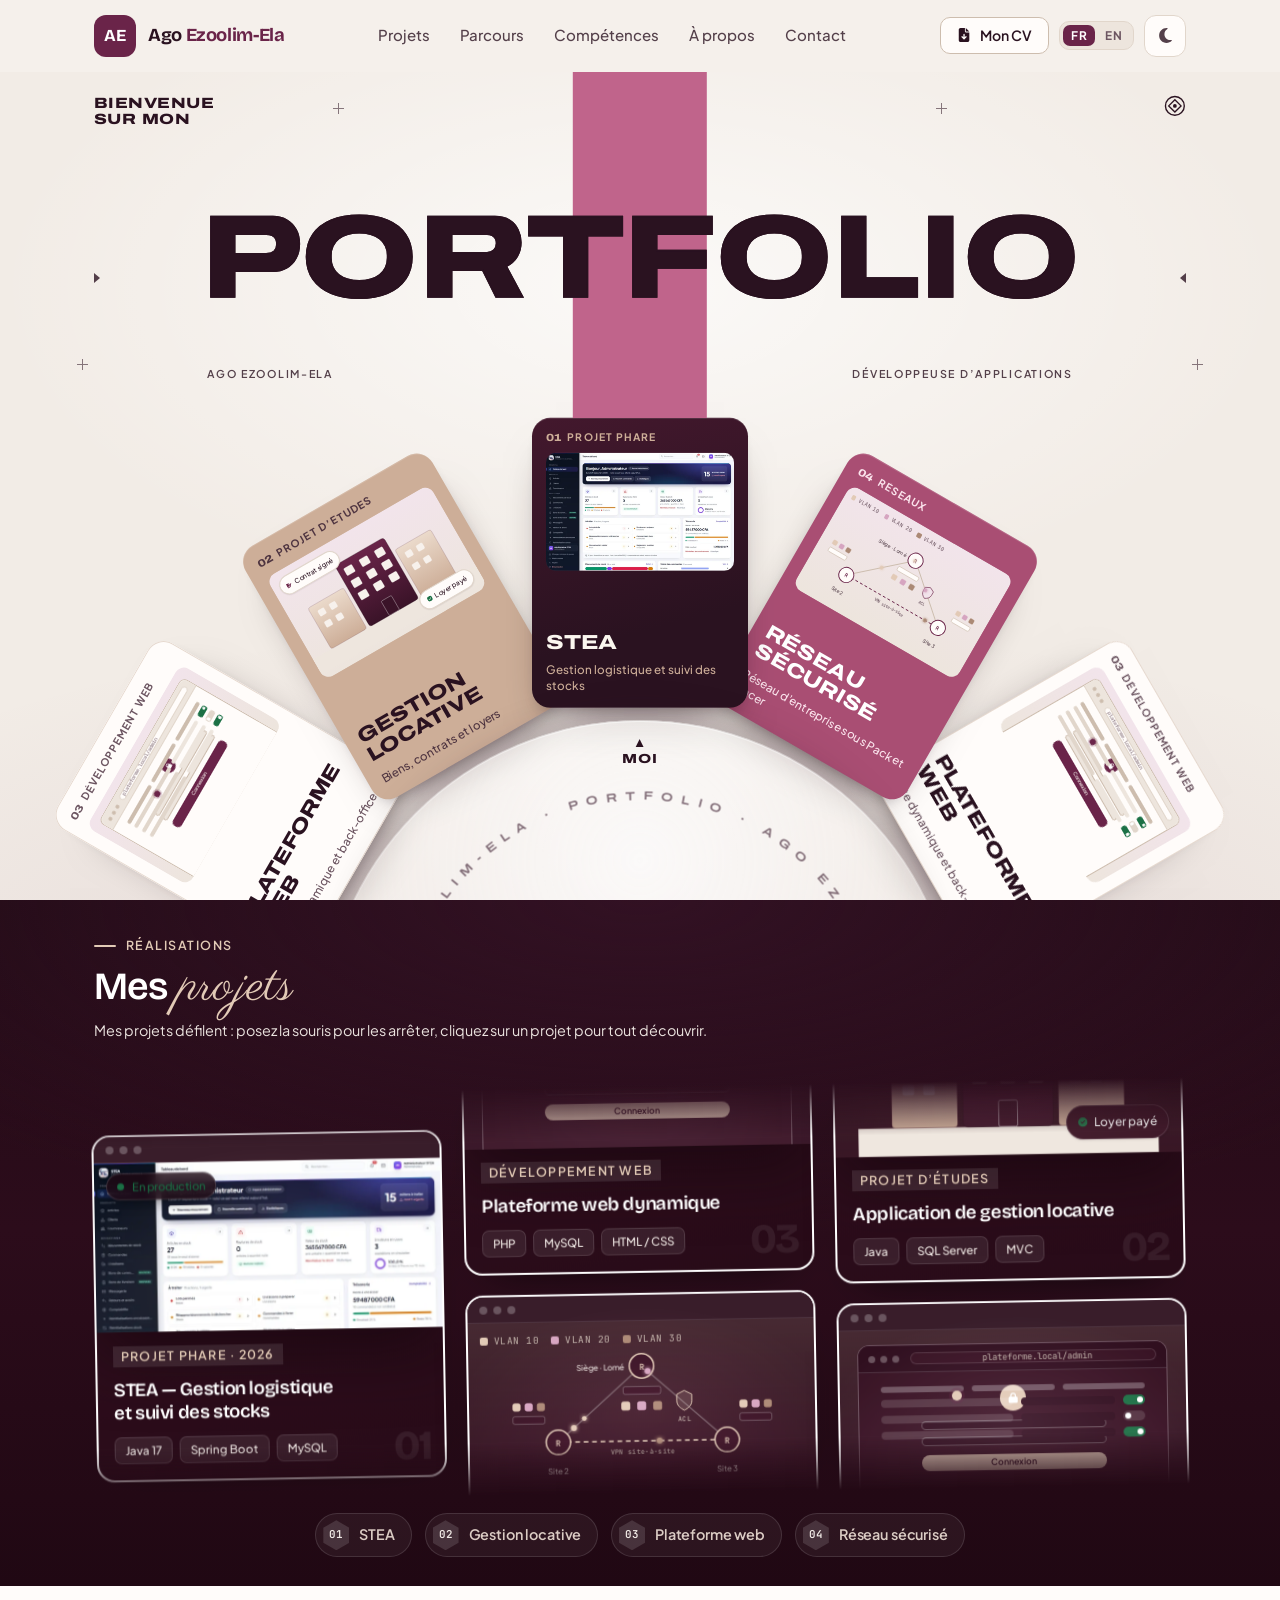
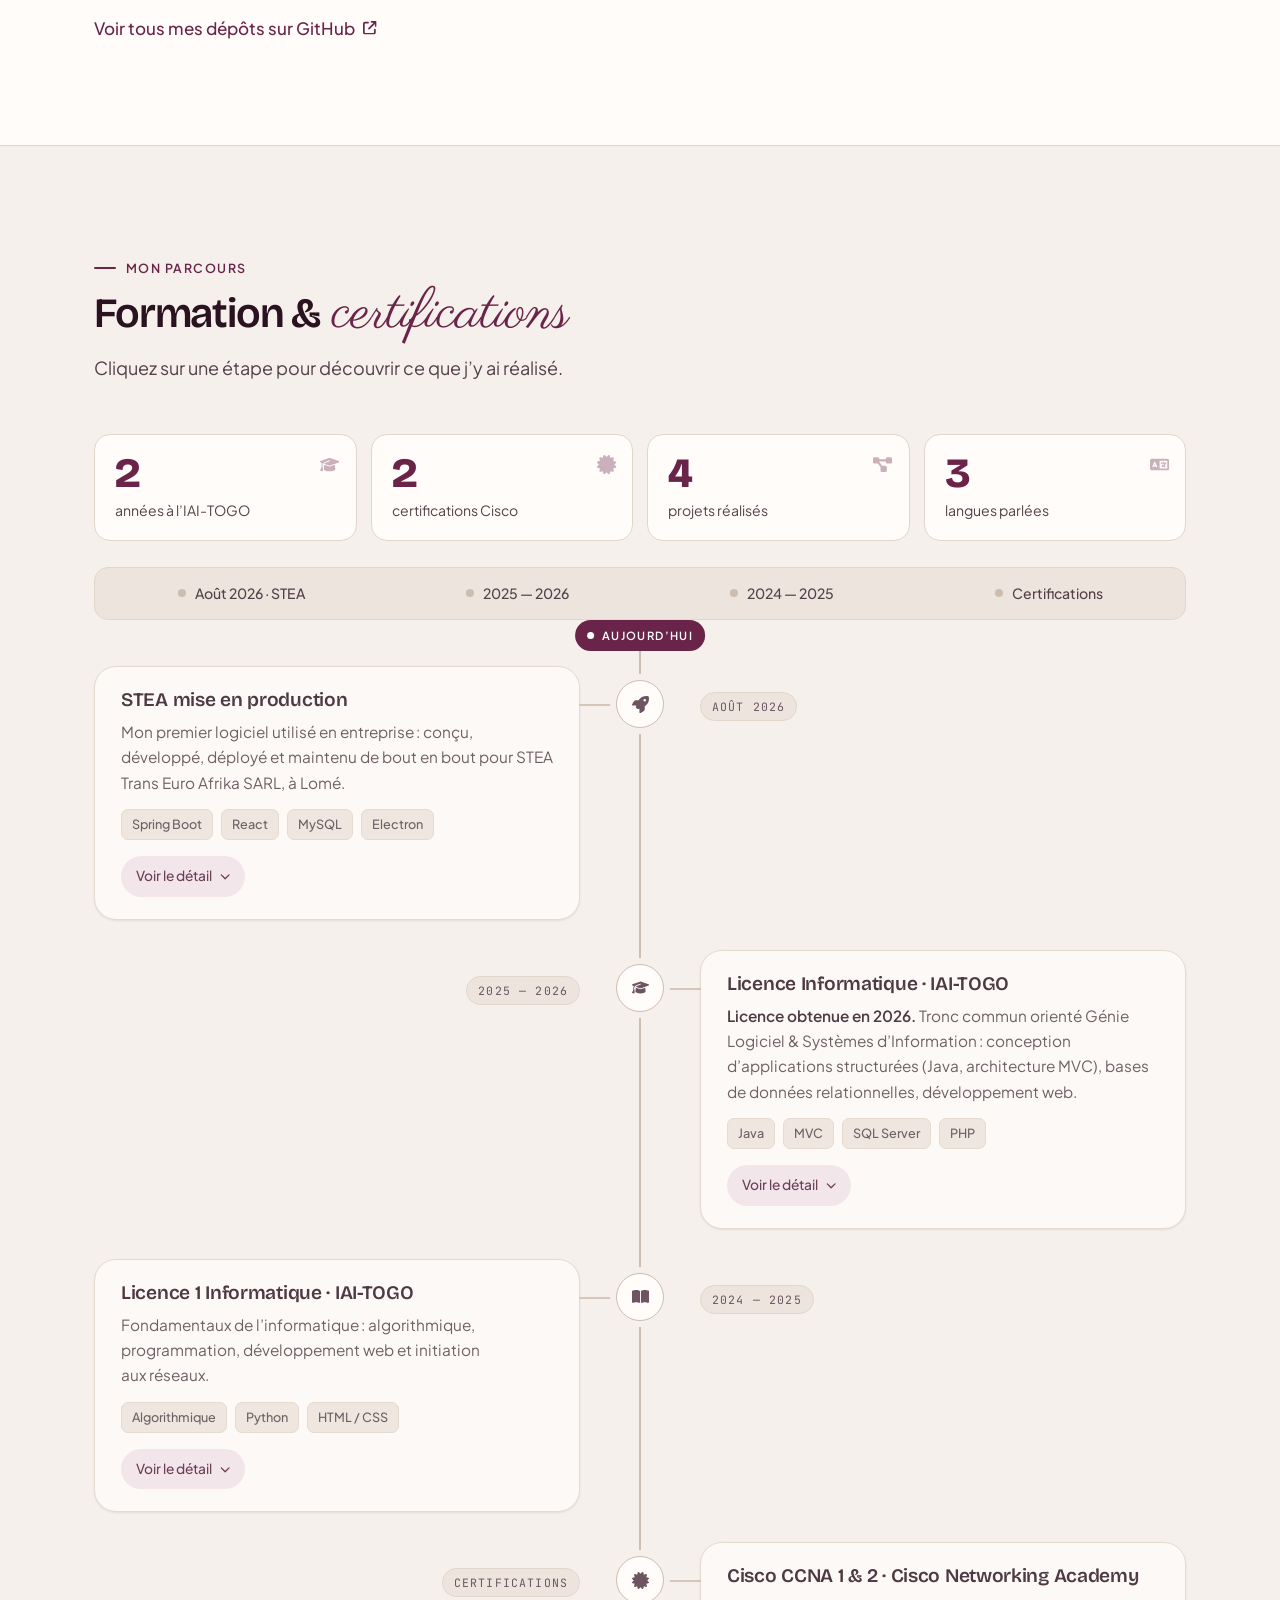
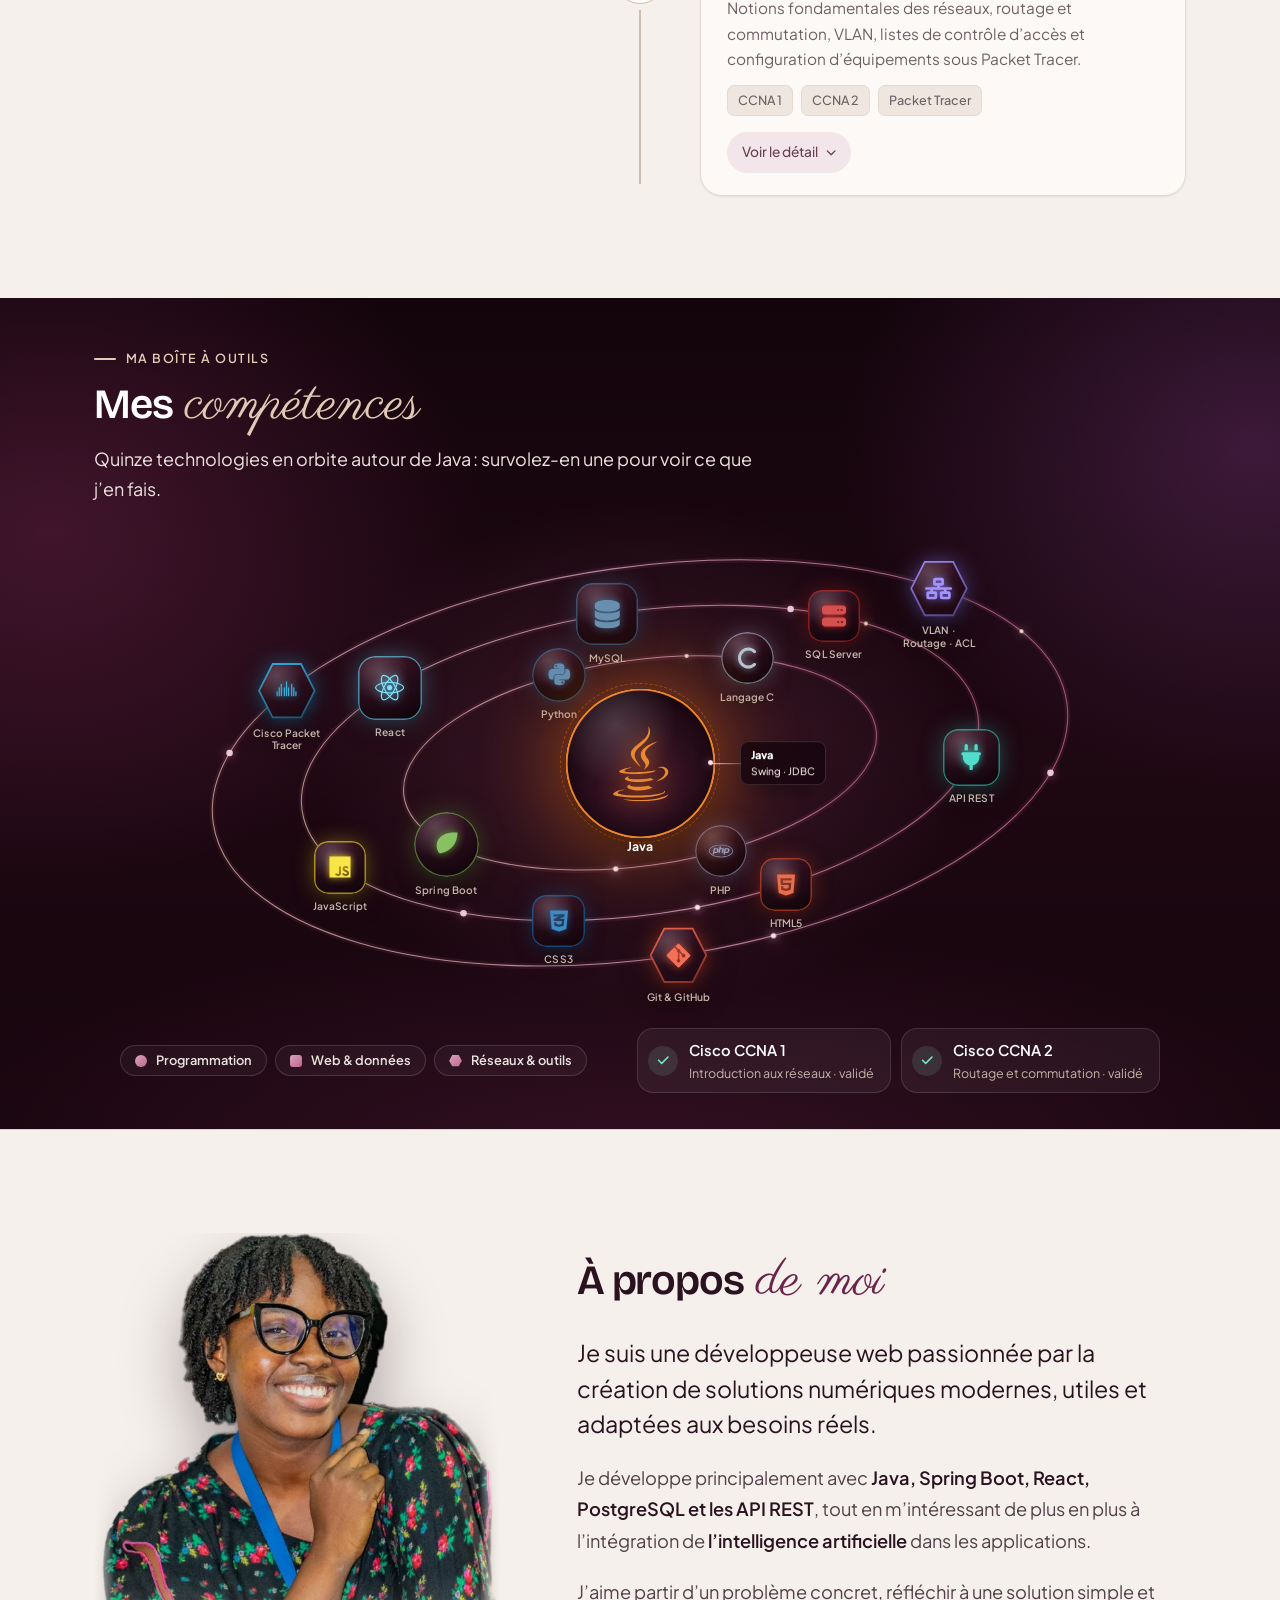
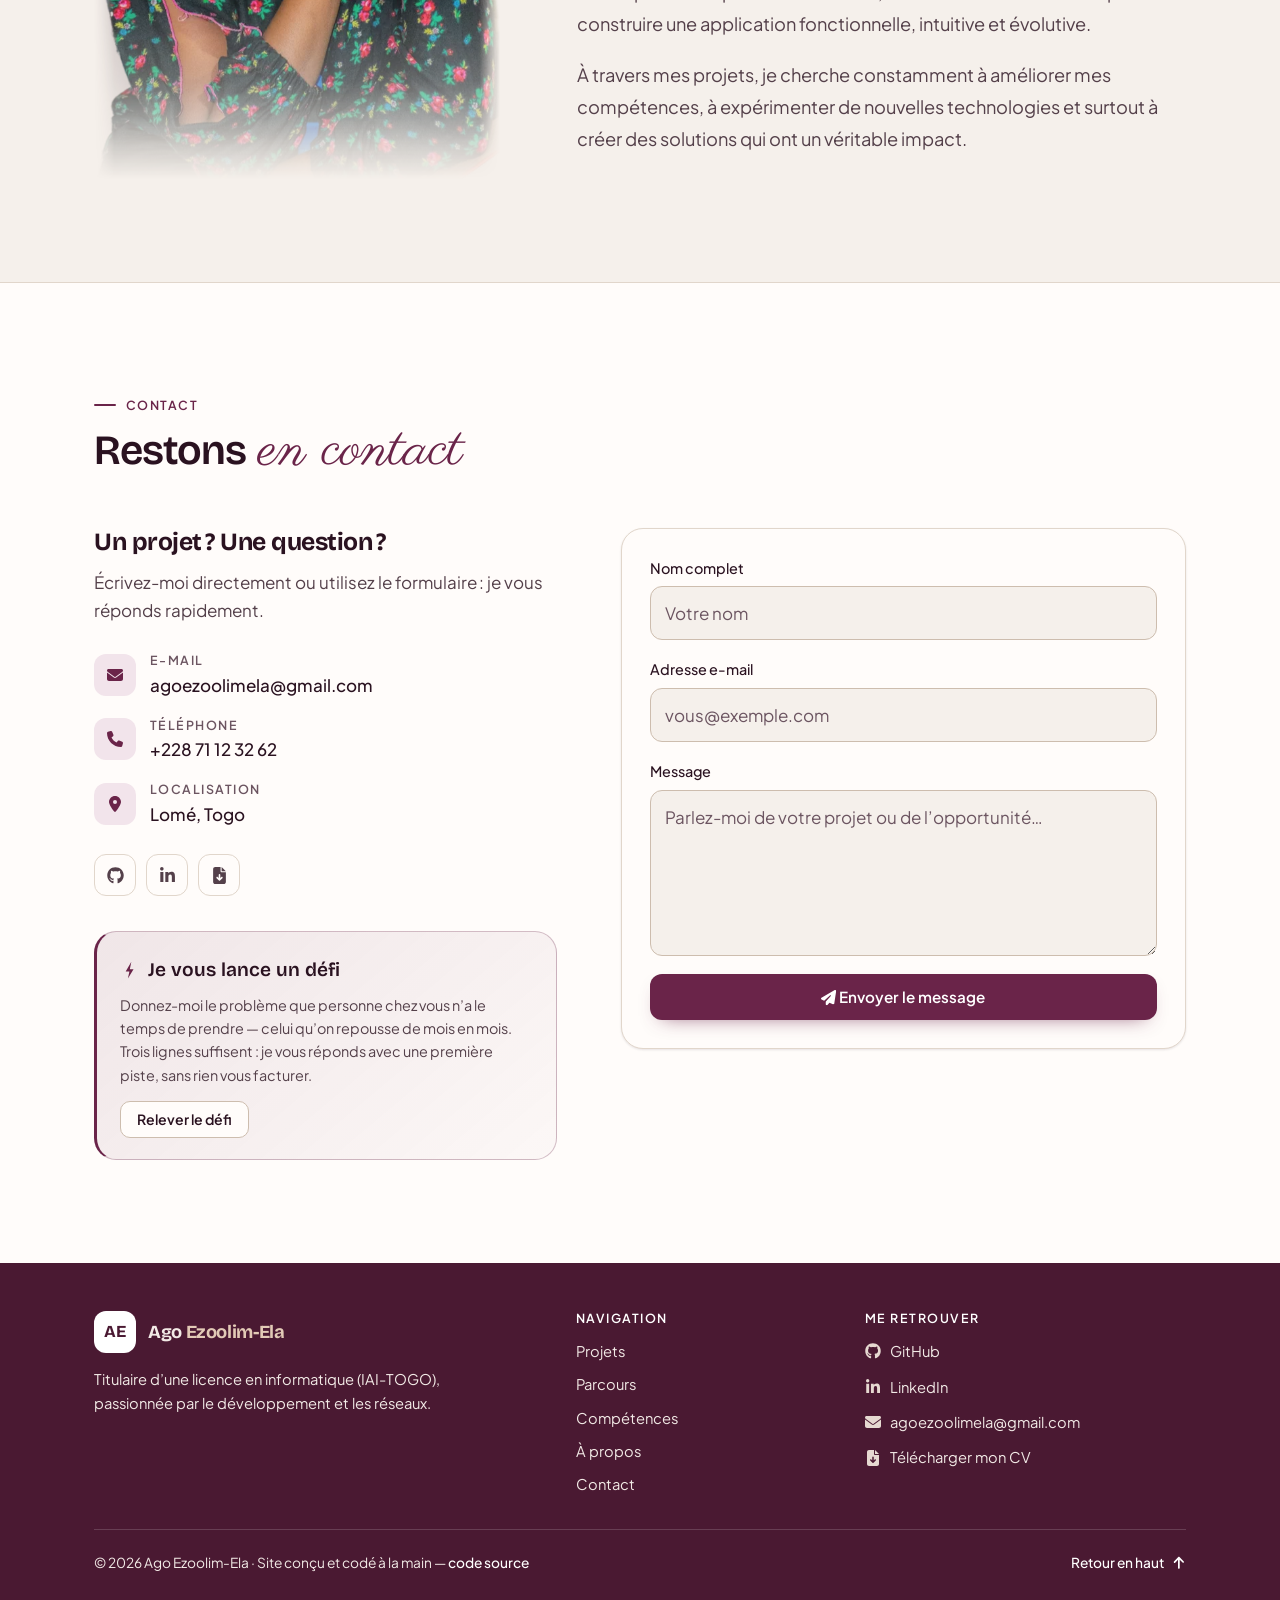
==== commit 03f8c31a: "Le mur des projets, la photo détourée, le défi Projets : la grille ne monte plus d'un bloc. Trois co" ====
--- a/index.html
+++ b/index.html
@@ -4,7 +4,7 @@
   <meta charset="UTF-8">
   <meta name="viewport" content="width=device-width, initial-scale=1.0">
   <title>Ago Ezoolim-Ela — Génie logiciel & réseaux · Portfolio</title>
-  <meta name="description" content="Portfolio d’Ago Ezoolim-Ela, étudiante en Génie Logiciel et Systèmes d’Information à l’IAI-TOGO (Lomé) — Java, Spring Boot, PHP, React, SQL, réseaux Cisco CCNA 1 & 2. À la recherche d’un stage.">
+  <meta name="description" content="Portfolio d’Ago Ezoolim-Ela, développeuse d’applications, titulaire d’une licence en informatique (Génie Logiciel & Systèmes d’Information, IAI-TOGO, Lomé) — Java, Spring Boot, PHP, React, SQL, réseaux Cisco CCNA 1 & 2.">
   <meta name="color-scheme" content="light dark">
   <meta name="theme-color" id="meta-theme-color" content="#FFFFFF">
   <meta name="author" content="Ago Ezoolim-Ela">
@@ -16,15 +16,15 @@
   <meta property="og:locale" content="fr_FR">
   <meta property="og:site_name" content="Portfolio d’Ago Ezoolim-Ela">
   <meta property="og:title" content="Ago Ezoolim-Ela — Génie logiciel & réseaux">
-  <meta property="og:description" content="Étudiante à l’IAI-TOGO (Lomé). Java · Spring Boot · React · MySQL · Cisco CCNA 1 & 2. Une application de gestion logistique en production. Disponible pour un stage.">
+  <meta property="og:description" content="Développeuse d’applications, licence en informatique (IAI-TOGO, Lomé). Java · Spring Boot · React · MySQL · Cisco CCNA 1 & 2. Une application de gestion logistique en production.">
   <meta property="og:url" content="https://ezoolim-ela.github.io/Portfolio/">
   <meta property="og:image" content="https://ezoolim-ela.github.io/Portfolio/assets/og-image.jpg">
   <meta property="og:image:width" content="1200">
   <meta property="og:image:height" content="630">
-  <meta property="og:image:alt" content="Ago Ezoolim-Ela — Étudiante en Génie Logiciel & Systèmes d’Information, IAI-TOGO">
+  <meta property="og:image:alt" content="Ago Ezoolim-Ela — Développeuse d’applications · Génie Logiciel & Systèmes d’Information">
   <meta name="twitter:card" content="summary_large_image">
   <meta name="twitter:title" content="Ago Ezoolim-Ela — Génie logiciel & réseaux">
-  <meta name="twitter:description" content="Java · Spring Boot · React · MySQL · Cisco CCNA 1 & 2. Une application de gestion logistique en production. Disponible pour un stage.">
+  <meta name="twitter:description" content="Java · Spring Boot · React · MySQL · Cisco CCNA 1 & 2. Une application de gestion logistique en production.">
   <meta name="twitter:image" content="https://ezoolim-ela.github.io/Portfolio/assets/og-image.jpg">
   <script type="application/ld+json">
   {
@@ -32,10 +32,9 @@
     "@type": "Person",
     "name": "Ago Ezoolim-Ela",
     "url": "https://ezoolim-ela.github.io/Portfolio/",
-    "image": "https://ezoolim-ela.github.io/Portfolio/assets/photo-ago-ezoolim-ela.jpg",
     "email": "mailto:agoezoolimela@gmail.com",
     "telephone": "+228 71 12 32 62",
-    "jobTitle": "Étudiante en Génie Logiciel & Systèmes d’Information",
+    "jobTitle": "Développeuse d’applications",
     "address": { "@type": "PostalAddress", "addressLocality": "Lomé", "addressCountry": "TG" },
     "alumniOf": { "@type": "CollegeOrUniversity", "name": "IAI-TOGO" },
     "knowsAbout": ["Java", "Spring Boot", "React", "MySQL", "SQL Server", "PHP", "Réseaux Cisco", "Cisco CCNA"],
@@ -43,7 +42,7 @@
     "sameAs": ["https://github.com/Ezoolim-Ela", "https://linkedin.com/in/ago-ezoolim-ela"]
   }
   </script>
-  <link rel="icon" href="data:image/svg+xml,%3Csvg xmlns='http://www.w3.org/2000/svg' viewBox='0 0 64 64'%3E%3Crect width='64' height='64' rx='16' fill='%232C3E50'/%3E%3Ctext x='32' y='43' font-family='Arial, sans-serif' font-size='27' font-weight='800' fill='white' text-anchor='middle'%3EAE%3C/text%3E%3C/svg%3E">
+  <link rel="icon" href="data:image/svg+xml,%3Csvg xmlns='http://www.w3.org/2000/svg' viewBox='0 0 64 64'%3E%3Crect width='64' height='64' rx='16' fill='%234A1932'/%3E%3Ctext x='32' y='43' font-family='Arial, sans-serif' font-size='27' font-weight='800' fill='white' text-anchor='middle'%3EAE%3C/text%3E%3C/svg%3E">
 
   <script>
     (function () {
@@ -51,23 +50,26 @@
       try { t = localStorage.getItem('theme'); } catch (e) {}
       if (t !== 'dark' && t !== 'light') t = 'light';
       document.documentElement.setAttribute('data-theme', t);
-      try {
-        if (!window.matchMedia('(prefers-reduced-motion: reduce)').matches &&
-            (location.search.indexOf('intro') > -1 || !sessionStorage.getItem('intro-vue'))) {
-          document.documentElement.classList.add('intro-pending');
-        }
-      } catch (e) {}
+      // l'accueil attend intro.js pour faire son entrée (filet : il s'affiche seul au bout de 3 s)
+      if (!window.matchMedia('(prefers-reduced-motion: reduce)').matches) {
+        document.documentElement.classList.add('intro-pending');
+        setTimeout(function () { document.documentElement.classList.remove('intro-pending'); }, 3000);
+      }
       var m = document.getElementById('meta-theme-color');
-      if (m) m.setAttribute('content', t === 'dark' ? '#16202A' : '#FFFFFF');
+      if (m) m.setAttribute('content', t === 'dark' ? '#170A11' : '#FFFFFF');
     })();
   </script>
 
   <link rel="preconnect" href="https://fonts.googleapis.com">
   <link rel="preconnect" href="https://fonts.gstatic.com" crossorigin>
+  <link rel="preconnect" href="https://api.fontshare.com" crossorigin>
   <!-- Police chargée sans bloquer le rendu (préchargement, puis activation) ; icônes : sprite SVG local assets/icons.svg -->
-  <link rel="preload" href="https://fonts.googleapis.com/css2?family=Bricolage+Grotesque:opsz,wght@12..96,500..800&family=Plus+Jakarta+Sans:wght@400;500;600;700&family=Yellowtail&family=JetBrains+Mono:wght@500&display=swap" as="style" onload="this.onload=null;this.rel='stylesheet'">
-  <noscript><link rel="stylesheet" href="https://fonts.googleapis.com/css2?family=Bricolage+Grotesque:opsz,wght@12..96,500..800&family=Plus+Jakarta+Sans:wght@400;500;600;700&family=Yellowtail&family=JetBrains+Mono:wght@500&display=swap"></noscript>
-  <link rel="stylesheet" href="styles.css?v=67">
+  <link rel="preload" href="https://fonts.googleapis.com/css2?family=Fraunces:opsz,wght@9..144,300..700&family=Bricolage+Grotesque:opsz,wght@12..96,500..800&family=Plus+Jakarta+Sans:wght@400;500;600;700&family=Parisienne&family=Archivo:wdth,wght@125,700;125,800&family=JetBrains+Mono:wght@500&display=swap" as="style" onload="this.onload=null;this.rel='stylesheet'">
+  <noscript><link rel="stylesheet" href="https://fonts.googleapis.com/css2?family=Fraunces:opsz,wght@9..144,300..700&family=Bricolage+Grotesque:opsz,wght@12..96,500..800&family=Plus+Jakarta+Sans:wght@400;500;600;700&family=Parisienne&family=Archivo:wdth,wght@125,700;125,800&family=JetBrains+Mono:wght@500&display=swap"></noscript>
+  <link rel="preload" href="https://api.fontshare.com/v2/css?f%5B%5D=clash-display@600,700&f%5B%5D=satoshi@400,500,700&display=swap" as="style" onload="this.onload=null;this.rel='stylesheet'">
+  <noscript><link rel="stylesheet" href="https://api.fontshare.com/v2/css?f%5B%5D=clash-display@600,700&f%5B%5D=satoshi@400,500,700&display=swap"></noscript>
+  <link rel="stylesheet" href="styles.css?v=169">
+  <script src="transitions.js?v=2"></script>
 </head>
 <body>
 
@@ -84,25 +86,25 @@
       <nav class="site-nav" id="site-nav" aria-label="Navigation principale">
         <ul class="nav-list">
           <li><a href="#projets" class="nav-link">Projets</a></li>
-          <li><a href="#a-propos" class="nav-link">À propos</a></li>
           <li><a href="#parcours" class="nav-link">Parcours</a></li>
           <li><a href="#competences" class="nav-link">Compétences</a></li>
+          <li><a href="#a-propos" class="nav-link">À propos</a></li>
           <li><a href="#contact" class="nav-link">Contact</a></li>
         </ul>
       </nav>
 
       <div class="topbar-actions">
         <a href="assets/CV_Ago_Ezoolim-Ela.pdf" class="btn btn-glass btn-sm btn-cv" target="_blank" rel="noopener" aria-label="Mon CV (PDF)">
-          <svg class="icon" aria-hidden="true" focusable="false"><use href="assets/icons.svg#file-arrow-down"></use></svg><span class="btn-cv-label">Mon CV</span>
+          <svg class="icon" aria-hidden="true" focusable="false"><use href="assets/icons.svg?v=3#file-arrow-down"></use></svg><span class="btn-cv-label">Mon CV</span>
         </a>
         <p class="lang-switch"><span aria-current="true">FR</span><a href="en/index.html" hreflang="en">EN</a></p>
         <button class="icon-btn" id="theme-toggle" type="button" aria-label="Passer en mode sombre" aria-pressed="false">
-          <svg class="icon icon-moon" aria-hidden="true" focusable="false"><use href="assets/icons.svg#moon"></use></svg>
-          <svg class="icon icon-sun" aria-hidden="true" focusable="false"><use href="assets/icons.svg#sun"></use></svg>
+          <svg class="icon icon-moon" aria-hidden="true" focusable="false"><use href="assets/icons.svg?v=3#moon"></use></svg>
+          <svg class="icon icon-sun" aria-hidden="true" focusable="false"><use href="assets/icons.svg?v=3#sun"></use></svg>
         </button>
         <button class="icon-btn nav-toggle" id="nav-toggle" type="button" aria-controls="site-nav" aria-expanded="false" aria-label="Ouvrir le menu">
-          <svg class="icon icon-open" aria-hidden="true" focusable="false"><use href="assets/icons.svg#bars"></use></svg>
-          <svg class="icon icon-close" aria-hidden="true" focusable="false"><use href="assets/icons.svg#xmark"></use></svg>
+          <svg class="icon icon-open" aria-hidden="true" focusable="false"><use href="assets/icons.svg?v=3#bars"></use></svg>
+          <svg class="icon icon-close" aria-hidden="true" focusable="false"><use href="assets/icons.svg?v=3#xmark"></use></svg>
         </button>
       </div>
     </div>
@@ -110,74 +112,124 @@
 
   <main id="contenu">
 
-    <!-- ===== Accueil ===== -->
-    <section class="hero" id="accueil">
-      <div class="container hero-grid">
-        <div class="hero-copy">
-          <p class="hello hero-enter" style="--d:2">Bonjour, moi c’est</p>
-          <h1 class="hero-name hero-enter" style="--d:3">Ago Ezoolim-Ela</h1>
-          <p class="hero-role hero-enter" style="--d:4">Étudiante en <em>Génie Logiciel</em> &amp; Systèmes d’Information&nbsp;·&nbsp;<span class="nowrap">IAI-TOGO</span></p>
-          <div class="hero-actions hero-enter" style="--d:6">
-            <a href="#projets" class="btn btn-glow">Découvrir mes projets <svg class="icon" aria-hidden="true" focusable="false"><use href="assets/icons.svg#arrow-right"></use></svg></a>
-            <a href="#contact" class="btn btn-glass">Me contacter</a>
-          </div>
-          <ul class="hero-stats hero-enter" style="--d:7" aria-label="En bref">
-            <li><svg class="icon" aria-hidden="true" focusable="false"><use href="assets/icons.svg#check"></use></svg> Cisco CCNA 1 &amp; 2 certifiée</li>
-            <li><svg class="icon" aria-hidden="true" focusable="false"><use href="assets/icons.svg#check"></use></svg> Une application en production</li>
-            <li><svg class="icon" aria-hidden="true" focusable="false"><use href="assets/icons.svg#check"></use></svg> Lomé, Togo</li>
-          </ul>
-        </div>
+    <!-- ===== Accueil « La roue » : d’après la vidéo de référence — PORTFOLIO qui s’enroule devant une bande, la roue des projets ===== -->
+    <section class="hero hero-roue" id="accueil" data-polices="Archivo">
+      <div class="hr-tete">
+        <span class="hr-bande" aria-hidden="true"></span>
+        <span class="hr-plus hr-plus--1" aria-hidden="true"></span><span class="hr-plus hr-plus--2" aria-hidden="true"></span>
+        <span class="hr-plus hr-plus--3" aria-hidden="true"></span><span class="hr-plus hr-plus--4" aria-hidden="true"></span>
+        <div class="container hr-haut">
+          <p class="hr-bienvenue hero-enter" style="--d:1">Bienvenue<br>sur mon</p>
+          <span class="hr-cible hero-enter" style="--d:1" aria-hidden="true"><svg viewBox="0 0 24 24" focusable="false"><circle cx="12" cy="12" r="10.4" fill="none" stroke="currentColor" stroke-width="1.5"/><path d="M12 5.2 18.8 12 12 18.8 5.2 12Z" fill="none" stroke="currentColor" stroke-width="1.5"/><circle cx="12" cy="12" r="2.1" fill="currentColor"/></svg></span>
+        </div>
+        <div class="container hr-centre">
+          <span class="hr-fleche hr-fleche--g" aria-hidden="true"></span>
+          <h1 class="hr-titre hero-enter" style="--d:2"><span class="sr-only">Portfolio d’Ago Ezoolim-Ela</span><span class="hr-mot" aria-hidden="true">PORTFOLIO</span></h1>
+          <span class="hr-fleche hr-fleche--d" aria-hidden="true"></span>
+          <div class="hr-legendes hero-enter" style="--d:3">
+            <p class="hr-nom">Ago Ezoolim-Ela</p>
+            <p class="hr-metier">Développeuse d’applications</p>
+          </div>
+        </div>
+      </div>
+      <div class="hr-roue hero-enter" style="--d:4">
+        <ul class="hr-anneau" aria-label="Mes projets">
+            <li class="hr-place" style="--k:0"><button type="button" class="hr-carte hr-carte--0" data-projet="0" aria-label="Ouvrir le projet : STEA — Gestion logistique et suivi des stocks"><span class="hr-carte-haut"><span class="hr-num">01</span><span class="hr-genre">Projet phare</span></span><span class="hr-visuel" aria-hidden="true"></span><span class="hr-carte-titre">STEA</span><span class="hr-carte-sous">Gestion logistique et suivi des stocks</span></button></li>
+            <li class="hr-place" style="--k:11"><button type="button" class="hr-carte hr-carte--1" data-projet="1" aria-label="Ouvrir le projet : Application de gestion locative"><span class="hr-carte-haut"><span class="hr-num">02</span><span class="hr-genre">Projet d’études</span></span><span class="hr-visuel" aria-hidden="true"></span><span class="hr-carte-titre">Gestion locative</span><span class="hr-carte-sous">Biens, contrats et loyers</span></button></li>
+            <li class="hr-place" style="--k:10"><button type="button" class="hr-carte hr-carte--2" data-projet="2" aria-label="Ouvrir le projet : Plateforme web dynamique"><span class="hr-carte-haut"><span class="hr-num">03</span><span class="hr-genre">Développement web</span></span><span class="hr-visuel" aria-hidden="true"></span><span class="hr-carte-titre">Plateforme web</span><span class="hr-carte-sous">Site dynamique et back-office</span></button></li>
+            <li class="hr-place" style="--k:1"><button type="button" class="hr-carte hr-carte--3" data-projet="3" aria-label="Ouvrir le projet : Architecture réseau sécurisée"><span class="hr-carte-haut"><span class="hr-num">04</span><span class="hr-genre">Réseaux</span></span><span class="hr-visuel" aria-hidden="true"></span><span class="hr-carte-titre">Réseau sécurisé</span><span class="hr-carte-sous">Réseau d’entreprise sous Packet Tracer</span></button></li>
+        </ul>
+        <div class="hr-cadran" aria-hidden="true">
+          <svg viewBox="0 0 400 400" focusable="false"><defs><path id="hr-cercle-accueil" d="M200 200m-150 0a150 150 0 1 1 300 0a150 150 0 1 1-300 0"/></defs>
+            <text><textPath href="#hr-cercle-accueil" textLength="935" lengthAdjust="spacing">AGO EZOOLIM-ELA · PORTFOLIO · AGO EZOOLIM-ELA · PORTFOLIO · AGO EZOOLIM-ELA · PORTFOLIO · </textPath></text></svg>
+        </div>
+        <a class="hr-moi" href="#a-propos"><span aria-hidden="true">▲</span>Moi</a>
       </div>
     </section>
 
     <!-- ===== Projets ===== -->
     <section class="section" id="projets">
-      <!-- « Le dé lanceur » : le dé roule et déverse un projet à chaque arrêt -->
-      <div class="container">
-        <div class="section-head reveal">
-          <p class="eyebrow">Réalisations</p>
-          <h2>Mes <em>projets</em></h2>
-          <p class="section-lead">Faites défiler : le dé roule et déverse un projet à la fois.</p>
-        </div>
-      </div>
-
-      <div class="dl-track" data-de-lanceur>
-        <div class="dl-sticky">
-          <span class="dl-halo" aria-hidden="true"></span>
-          <div class="container dl-scene">
-            <div class="dl-stage">
-            <article class="dl-projet is-on" data-dl="0" data-c="#4CA1AF" style="--c:#4CA1AF">
-              <button type="button" class="dl-shot dl-shot-vrai" data-gallery-open="0" aria-label="Voir les écrans">
-                <span class="dl-bar" aria-hidden="true"><i></i><i></i><i></i></span>
-                <img src="assets/stea/tableau-de-bord-vue-desktop.webp" srcset="assets/stea/tableau-de-bord-vue-desktop-720.webp 720w, assets/stea/tableau-de-bord-vue-desktop-1080.webp 1080w, assets/stea/tableau-de-bord-vue-desktop.webp 1440w" sizes="(max-width: 980px) calc(100vw - 48px), 560px" alt="Tableau de bord de STEA : indicateurs de stock, encaissements et tâches à traiter" width="1440" height="900" loading="lazy">
-                <span class="dl-loupe" aria-hidden="true"><svg class="icon" aria-hidden="true" focusable="false"><use href="assets/icons.svg#magnifying-glass-plus"></use></svg></span>
-              </button>
-              <div class="dl-texte">
-                <p class="dl-num" aria-hidden="true">01</p>
-                <p class="dl-kind"><span class="project-kind gold">Projet phare · 2026</span><span class="live-badge"><span class="live-dot" aria-hidden="true"></span> En production</span></p>
+      <!-- « La ruche » : une alvéole s’allume, s’ouvre, le projet s’en lève — au clic, elle s’agrandit sur tout le projet -->
+      <div class="rh-track" data-ruche data-mode="defile">
+        <div class="rh-sticky">
+          <span class="rh-champ" aria-hidden="true"></span>
+          <span class="rh-lueur" aria-hidden="true"></span>
+          <div class="rh-scene">
+            <div class="container rh-head">
+              <div class="section-head reveal">
+                <p class="eyebrow">Réalisations</p>
+                <h2>Mes <em>projets</em></h2>
+                <p class="section-lead">Mes projets défilent : <span class="rh-aide-souris">posez la souris pour les arrêter, </span>cliquez sur un projet pour tout découvrir.</p>
+              </div>
+            </div>
+            <div class="rh-rangs" data-stagger>
+              <div class="rh-rang reveal" data-axe="y" data-sens="haut">
+                <div class="rh-piste" data-piste="a">
+            <article class="rh-projet is-on" data-rh="0" data-c="#CDAE98" style="--c:#CDAE98">
+              <div class="rh-vitrine">
+                <div class="rh-ancre">
+                  <span class="rh-aura" aria-hidden="true"></span>
+                  <span class="rh-cell" aria-hidden="true">
+                    <span class="rh-volet rh-volet-haut"><i></i></span>
+                    <span class="rh-volet rh-volet-bas"><i></i></span>
+                    <span class="rh-fente"></span>
+                  </span>
+                  <button type="button" class="rh-ecran" data-rh-open="0" aria-label="Ouvrir le projet : STEA — Gestion logistique et suivi des stocks">
+                    <span class="rh-ecran-in">
+                      <span class="rh-bar" aria-hidden="true"><i></i><i></i><i></i></span>
+                      <img src="assets/stea/tableau-de-bord-vue-desktop.webp" srcset="assets/stea/tableau-de-bord-vue-desktop-720.webp 720w, assets/stea/tableau-de-bord-vue-desktop-1080.webp 1080w, assets/stea/tableau-de-bord-vue-desktop.webp 1440w" sizes="(max-width: 980px) calc(100vw - 48px), 560px" alt="Tableau de bord de STEA : indicateurs de stock, encaissements et tâches à traiter" width="1440" height="900" loading="lazy">
+                    </span>
+                    <span class="rh-ouvrir" aria-hidden="true"><svg class="icon" aria-hidden="true" focusable="false"><use href="assets/icons.svg?v=3#arrow-up-right-from-square"></use></svg> Ouvrir le projet</span>
+                  </button>
+                </div>
+              </div>
+              <div class="rh-texte">
+                <p class="rh-num" aria-hidden="true">01</p>
+                <p class="rh-kind"><span class="project-kind gold">Projet phare · 2026</span><span class="live-badge"><span class="live-dot" aria-hidden="true"></span> En production</span></p>
                 <h3>STEA — Gestion logistique et suivi des stocks</h3>
-                <p class="dl-desc">Application de gestion des stocks et de la logistique développée pour STEA Trans Euro Afrika SARL, à Lomé. Elle couvre le cycle complet, des achats aux livraisons, et tourne aujourd’hui sur les postes de l’entreprise.</p>
+                <p class="rh-desc">Application de gestion des stocks et de la logistique développée pour STEA Trans Euro Afrika SARL, à Lomé. Elle couvre le cycle complet, des achats aux livraisons, et tourne aujourd’hui sur les postes de l’entreprise.</p>
                 <ul class="tags"><li>Java 17</li><li>Spring Boot</li><li>MySQL</li><li>JWT</li><li>React</li><li>Tailwind CSS</li><li>Recharts</li><li>Electron</li></ul>
-                <div class="project-links">
-                  <a href="stea.html" class="btn btn-glow btn-sm"><svg class="icon" aria-hidden="true" focusable="false"><use href="assets/icons.svg#book-open"></use></svg> Étude de cas</a>
-                  <button type="button" class="btn btn-glass btn-sm" data-gallery-open="0"><svg class="icon" aria-hidden="true" focusable="false"><use href="assets/icons.svg#images"></use></svg> Voir les écrans</button>
-                  <a href="https://github.com/Ezoolim-Ela/stea_stock_application" target="_blank" rel="noopener" class="btn btn-glass btn-sm"><svg class="icon" aria-hidden="true" focusable="false"><use href="assets/icons.svg#github"></use></svg> Code source</a>
-                  <a href="https://github.com/Ezoolim-Ela/stea-desktop" target="_blank" rel="noopener" class="btn btn-glass btn-sm"><svg class="icon" aria-hidden="true" focusable="false"><use href="assets/icons.svg#desktop"></use></svg> Application bureau</a>
-                </div>
+                <div class="rh-actions">
+                  <button type="button" class="btn btn-glow btn-sm" data-rh-open="0"><svg class="icon" aria-hidden="true" focusable="false"><use href="assets/icons.svg?v=3#arrow-up-right-from-square"></use></svg> Ouvrir le projet</button>
+                  <a href="stea.html" class="btn btn-glass btn-sm"><svg class="icon" aria-hidden="true" focusable="false"><use href="assets/icons.svg?v=3#book-open"></use></svg> Étude de cas</a>
+                </div>
+              </div>
+              <div class="rh-plus" hidden>
+                <div class="rh-plus-points">
+                  <p class="rh-contexte">STEA Trans Euro Afrika gère plusieurs entrepôts, des achats, des livraisons et des retours. Sans outil central, l’information se disperse : l’état réel du stock devient incertain et les ruptures se découvrent trop tard.</p>
+                  <h4>Ce que ça fait</h4>
+                  <ul class="rh-points"><li>Un stock qu’on peut croire : plusieurs entrepôts, des lots, des numéros de série.</li><li>Le cycle complet — commandes, livraisons, retours — sans ressaisie d’un document à l’autre.</li><li>L’alerte avant la rupture, pas après : seuils, réapprovisionnement, notifications.</li><li>Des droits précis : chaque métier voit ce qui le concerne et n’agit que dans son périmètre.</li><li>24 modules en six familles, installés en un clic sur les postes de l’entreprise.</li></ul>
+                </div>
+                <div class="rh-plus-faits">
+                  <h4>La fiche</h4>
+                  <ul class="rh-faits"><li><b>Rôle</b><span>Conception, développement et déploiement</span></li><li><b>Année</b><span>2026</span></li><li><b>Cadre</b><span>STEA Trans Euro Afrika SARL, Lomé</span></li><li><b>État</b><span>En production</span></li></ul>
+                </div>
+                <div class="rh-plus-actions"><a href="stea.html" class="btn btn-glow btn-sm"><svg class="icon" aria-hidden="true" focusable="false"><use href="assets/icons.svg?v=3#book-open"></use></svg> Étude de cas</a><button type="button" class="btn btn-glass btn-sm" data-gallery-open="0"><svg class="icon" aria-hidden="true" focusable="false"><use href="assets/icons.svg?v=3#images"></use></svg> Voir les écrans</button><a href="https://github.com/Ezoolim-Ela/stea-desktop" target="_blank" rel="noopener" class="btn btn-glass btn-sm"><svg class="icon" aria-hidden="true" focusable="false"><use href="assets/icons.svg?v=3#desktop"></use></svg> Application bureau</a></div>
               </div>
             </article>
-            <article class="dl-projet" data-dl="1" data-c="#74BECB" style="--c:#74BECB">
-              <div class="dl-shot"><div class="scene scene-locatif" aria-hidden="true">
+            <article class="rh-projet" data-rh="1" data-c="#AB8975" style="--c:#AB8975">
+              <div class="rh-vitrine">
+                <div class="rh-ancre">
+                  <span class="rh-aura" aria-hidden="true"></span>
+                  <span class="rh-cell" aria-hidden="true">
+                    <span class="rh-volet rh-volet-haut"><i></i></span>
+                    <span class="rh-volet rh-volet-bas"><i></i></span>
+                    <span class="rh-fente"></span>
+                  </span>
+                  <button type="button" class="rh-ecran" data-rh-open="1" aria-label="Ouvrir le projet : Application de gestion locative">
+                    <span class="rh-ecran-in">
+                      <span class="rh-bar" aria-hidden="true"><i></i><i></i><i></i></span>
+                      <div class="scene scene-locatif" aria-hidden="true">
               <svg viewBox="0 0 320 180" class="scene-svg" focusable="false">
                 <defs>
-                  <linearGradient id="bld" x1="0" y1="0" x2="0" y2="1"><stop offset="0" stop-color="#4CA1AF"/><stop offset="1" stop-color="#1E2B38"/></linearGradient>
-                  <linearGradient id="bld2" x1="0" y1="0" x2="0" y2="1"><stop offset="0" stop-color="#B9E0E6"/><stop offset="1" stop-color="#7CC4CF"/></linearGradient>
+                  <linearGradient id="bld" x1="0" y1="0" x2="0" y2="1"><stop offset="0" stop-color="#6A2449"/><stop offset="1" stop-color="#3A1328"/></linearGradient>
+                  <linearGradient id="bld2" x1="0" y1="0" x2="0" y2="1"><stop offset="0" stop-color="#EBDACB"/><stop offset="1" stop-color="#CDAE98"/></linearGradient>
                 </defs>
-                <rect x="0" y="150" width="320" height="30" fill="#E3EAF2"/>
-                <rect x="36" y="70" width="70" height="80" rx="4" fill="url(#bld2)" stroke="rgba(109,40,217,.25)"/>
-                <rect x="214" y="58" width="70" height="92" rx="4" fill="url(#bld2)" stroke="rgba(109,40,217,.25)"/>
-                <rect x="112" y="30" width="96" height="120" rx="5" fill="url(#bld)" stroke="rgba(76,29,149,.45)"/>
-                <rect x="150" y="122" width="20" height="28" rx="2" fill="#1E2B38" stroke="rgba(255,255,255,.5)"/>
+                <rect x="0" y="150" width="320" height="30" fill="#EEE6DE"/>
+                <rect x="36" y="70" width="70" height="80" rx="4" fill="url(#bld2)" stroke="rgba(74,25,50,.25)"/>
+                <rect x="214" y="58" width="70" height="92" rx="4" fill="url(#bld2)" stroke="rgba(74,25,50,.25)"/>
+                <rect x="112" y="30" width="96" height="120" rx="5" fill="url(#bld)" stroke="rgba(42,18,32,.45)"/>
+                <rect x="150" y="122" width="20" height="28" rx="2" fill="#3A1328" stroke="rgba(255,255,255,.5)"/>
                 <g class="windows">
                   <rect class="w" x="122" y="42" width="16" height="14" rx="2"/><rect class="w" x="152" y="42" width="16" height="14" rx="2"/><rect class="w" x="182" y="42" width="16" height="14" rx="2"/>
                   <rect class="w" x="122" y="66" width="16" height="14" rx="2"/><rect class="w" x="152" y="66" width="16" height="14" rx="2"/><rect class="w" x="182" y="66" width="16" height="14" rx="2"/>
@@ -187,24 +239,55 @@
                 </g>
                 <circle class="moon" cx="282" cy="28" r="9"/>
               </svg>
-              <span class="scene-chip chip-a"><svg class="icon" aria-hidden="true" focusable="false"><use href="assets/icons.svg#file-signature"></use></svg> Contrat signé</span>
-              <span class="scene-chip chip-b"><svg class="icon" aria-hidden="true" focusable="false"><use href="assets/icons.svg#circle-check"></use></svg> Loyer payé</span>
-            </div></div>
-              <div class="dl-texte">
-                <p class="dl-num" aria-hidden="true">02</p>
-                <p class="dl-kind"><span class="project-kind">Projet d’études</span></p>
+              <span class="scene-chip chip-a"><svg class="icon" aria-hidden="true" focusable="false"><use href="assets/icons.svg?v=3#file-signature"></use></svg> Contrat signé</span>
+              <span class="scene-chip chip-b"><svg class="icon" aria-hidden="true" focusable="false"><use href="assets/icons.svg?v=3#circle-check"></use></svg> Loyer payé</span>
+            </div>
+                    </span>
+                    <span class="rh-ouvrir" aria-hidden="true"><svg class="icon" aria-hidden="true" focusable="false"><use href="assets/icons.svg?v=3#arrow-up-right-from-square"></use></svg> Ouvrir le projet</span>
+                  </button>
+                </div>
+              </div>
+              <div class="rh-texte">
+                <p class="rh-num" aria-hidden="true">02</p>
+                <p class="rh-kind"><span class="project-kind">Projet d’études</span></p>
                 <h3>Application de gestion locative</h3>
-                <p class="dl-desc">Gestion des biens immobiliers, des contrats de location et des paiements de loyers.</p>
+                <p class="rh-desc">Gestion des biens immobiliers, des contrats de location et des paiements de loyers.</p>
                 <ul class="tags"><li>Java</li><li>SQL Server</li><li>MVC</li></ul>
+                <div class="rh-actions">
+                  <button type="button" class="btn btn-glow btn-sm" data-rh-open="1"><svg class="icon" aria-hidden="true" focusable="false"><use href="assets/icons.svg?v=3#arrow-up-right-from-square"></use></svg> Ouvrir le projet</button>
+                  
+                </div>
+              </div>
+              <div class="rh-plus" hidden>
+                <div class="rh-plus-points">
+                  <p class="rh-contexte">Un parc de biens, des locataires, des contrats et des loyers qui tombent chaque mois : suivi sur tableur, l’information finit toujours par diverger.</p>
+                  <h4>Ce que ça fait</h4>
+                  <ul class="rh-points"><li>Les biens, les locataires et les contrats tiennent dans le même modèle.</li><li>Échéancier des loyers et suivi des paiements, mois par mois.</li><li>Quittances et états produits depuis les données saisies, jamais retapés.</li><li>Architecture MVC : la logique métier reste hors de l’écran.</li></ul>
+                </div>
+                <div class="rh-plus-faits">
+                  <h4>La fiche</h4>
+                  <ul class="rh-faits"><li><b>Rôle</b><span>Analyse, modélisation et développement</span></li><li><b>Cadre</b><span>Projet d’études</span></li><li><b>Base</b><span>SQL Server</span></li></ul>
+                </div>
               </div>
             </article>
-            <article class="dl-projet" data-dl="2" data-c="#3E8FA8" style="--c:#3E8FA8">
-              <div class="dl-shot"><div class="scene scene-web" aria-hidden="true">
+            <article class="rh-projet" data-rh="2" data-c="#D6A5C0" style="--c:#D6A5C0">
+              <div class="rh-vitrine">
+                <div class="rh-ancre">
+                  <span class="rh-aura" aria-hidden="true"></span>
+                  <span class="rh-cell" aria-hidden="true">
+                    <span class="rh-volet rh-volet-haut"><i></i></span>
+                    <span class="rh-volet rh-volet-bas"><i></i></span>
+                    <span class="rh-fente"></span>
+                  </span>
+                  <button type="button" class="rh-ecran" data-rh-open="2" aria-label="Ouvrir le projet : Plateforme web dynamique">
+                    <span class="rh-ecran-in">
+                      <span class="rh-bar" aria-hidden="true"><i></i><i></i><i></i></span>
+                      <div class="scene scene-web" aria-hidden="true">
               <div class="mini-browser">
                 <div class="mini-bar"><span></span><span></span><span></span><span class="mini-url">plateforme.local/admin</span></div>
                 <div class="mini-screens">
                   <div class="mini-login">
-                    <span class="mini-avatar"><svg class="icon" aria-hidden="true" focusable="false"><use href="assets/icons.svg#lock"></use></svg></span>
+                    <span class="mini-avatar"><svg class="icon" aria-hidden="true" focusable="false"><use href="assets/icons.svg?v=3#lock"></use></svg></span>
                     <span class="mini-input"></span>
                     <span class="mini-input short"></span>
                     <span class="mini-btn">Connexion</span>
@@ -218,17 +301,48 @@
                 </div>
                 <span class="mini-cursor"></span>
               </div>
-            </div></div>
-              <div class="dl-texte">
-                <p class="dl-num" aria-hidden="true">03</p>
-                <p class="dl-kind"><span class="project-kind">Développement web</span></p>
+            </div>
+                    </span>
+                    <span class="rh-ouvrir" aria-hidden="true"><svg class="icon" aria-hidden="true" focusable="false"><use href="assets/icons.svg?v=3#arrow-up-right-from-square"></use></svg> Ouvrir le projet</span>
+                  </button>
+                </div>
+              </div>
+              <div class="rh-texte">
+                <p class="rh-num" aria-hidden="true">03</p>
+                <p class="rh-kind"><span class="project-kind">Développement web</span></p>
                 <h3>Plateforme web dynamique</h3>
-                <p class="dl-desc">Site interactif avec base de données, authentification et back-office d’administration.</p>
+                <p class="rh-desc">Site interactif avec base de données, authentification et back-office d’administration.</p>
                 <ul class="tags"><li>PHP</li><li>MySQL</li><li>HTML / CSS</li></ul>
+                <div class="rh-actions">
+                  <button type="button" class="btn btn-glow btn-sm" data-rh-open="2"><svg class="icon" aria-hidden="true" focusable="false"><use href="assets/icons.svg?v=3#arrow-up-right-from-square"></use></svg> Ouvrir le projet</button>
+                  
+                </div>
+              </div>
+              <div class="rh-plus" hidden>
+                <div class="rh-plus-points">
+                  <p class="rh-contexte">Un site public qui doit rester à jour sans qu’on touche au code : tout ce qui s’affiche vient de la base et s’administre depuis le back-office.</p>
+                  <h4>Ce que ça fait</h4>
+                  <ul class="rh-points"><li>Authentification, sessions et rôles distincts.</li><li>Back-office complet : créer, modifier, retirer les contenus.</li><li>Requêtes préparées côté serveur : les entrées ne passent jamais dans le SQL.</li><li>Interface responsive, écrite à la main, sans framework.</li></ul>
+                </div>
+                <div class="rh-plus-faits">
+                  <h4>La fiche</h4>
+                  <ul class="rh-faits"><li><b>Rôle</b><span>Développement complet</span></li><li><b>Cadre</b><span>Projet web</span></li><li><b>Socle</b><span>PHP · MySQL</span></li></ul>
+                </div>
               </div>
             </article>
-            <article class="dl-projet" data-dl="3" data-c="#2B6C80" style="--c:#2B6C80">
-              <div class="dl-shot"><div class="scene scene-reseau" aria-hidden="true">
+            <article class="rh-projet" data-rh="3" data-c="#C0648B" style="--c:#C0648B">
+              <div class="rh-vitrine">
+                <div class="rh-ancre">
+                  <span class="rh-aura" aria-hidden="true"></span>
+                  <span class="rh-cell" aria-hidden="true">
+                    <span class="rh-volet rh-volet-haut"><i></i></span>
+                    <span class="rh-volet rh-volet-bas"><i></i></span>
+                    <span class="rh-fente"></span>
+                  </span>
+                  <button type="button" class="rh-ecran" data-rh-open="3" aria-label="Ouvrir le projet : Architecture réseau sécurisée">
+                    <span class="rh-ecran-in">
+                      <span class="rh-bar" aria-hidden="true"><i></i><i></i><i></i></span>
+                      <div class="scene scene-reseau" aria-hidden="true">
               <svg viewBox="0 0 320 180" class="scene-svg" focusable="false">
                 <defs>
                   <filter id="glow" x="-50%" y="-50%" width="200%" height="200%"><feGaussianBlur stdDeviation="2.5" result="b"/><feMerge><feMergeNode in="b"/><feMergeNode in="SourceGraphic"/></feMerge></filter>
@@ -268,32 +382,41 @@
                 <circle class="pkt p1" r="2.6" filter="url(#glow)"><animateMotion dur="3.2s" begin="1.6s" repeatCount="indefinite" keyPoints="1;0" keyTimes="0;1" calcMode="linear"><mpath href="#lnk1"/></animateMotion></circle>
               </svg>
               <span class="scene-legend"><i class="v10"></i> VLAN 10 <i class="v20"></i> VLAN 20 <i class="v30"></i> VLAN 30</span>
-            </div></div>
-              <div class="dl-texte">
-                <p class="dl-num" aria-hidden="true">04</p>
-                <p class="dl-kind"><span class="project-kind">Réseaux &amp; infrastructures</span></p>
+            </div>
+                    </span>
+                    <span class="rh-ouvrir" aria-hidden="true"><svg class="icon" aria-hidden="true" focusable="false"><use href="assets/icons.svg?v=3#arrow-up-right-from-square"></use></svg> Ouvrir le projet</span>
+                  </button>
+                </div>
+              </div>
+              <div class="rh-texte">
+                <p class="rh-num" aria-hidden="true">04</p>
+                <p class="rh-kind"><span class="project-kind">Réseaux &amp; infrastructures</span></p>
                 <h3>Architecture réseau sécurisée</h3>
-                <p class="dl-desc">Réseau d’entreprise multisites simulé et configuré, avec segmentation et contrôle d’accès.</p>
+                <p class="rh-desc">Réseau d’entreprise multisites simulé et configuré, avec segmentation et contrôle d’accès.</p>
                 <ul class="tags"><li>Cisco Packet Tracer</li><li>CCNA</li><li>Routage</li></ul>
+                <div class="rh-actions">
+                  <button type="button" class="btn btn-glow btn-sm" data-rh-open="3"><svg class="icon" aria-hidden="true" focusable="false"><use href="assets/icons.svg?v=3#arrow-up-right-from-square"></use></svg> Ouvrir le projet</button>
+                  
+                </div>
+              </div>
+              <div class="rh-plus" hidden>
+                <div class="rh-plus-points">
+                  <p class="rh-contexte">Trois sites — un siège à Lomé, deux agences — qu’il fallait relier sans ouvrir le réseau interne à tout le monde.</p>
+                  <h4>Ce que ça fait</h4>
+                  <ul class="rh-points"><li>Segmentation en VLAN, un par métier.</li><li>Routage inter-VLAN et plan d’adressage tenu de bout en bout.</li><li>VPN site-à-site entre le siège et les agences.</li><li>Listes de contrôle d’accès pour cloisonner les flux.</li><li>Maquette montée et validée sous Cisco Packet Tracer.</li></ul>
+                </div>
+                <div class="rh-plus-faits">
+                  <h4>La fiche</h4>
+                  <ul class="rh-faits"><li><b>Rôle</b><span>Conception et configuration</span></li><li><b>Cadre</b><span>Projet d’études</span></li><li><b>Outils</b><span>Packet Tracer · CCNA</span></li></ul>
+                </div>
               </div>
             </article>
-            </div>
-
-            <div class="dl-bas">
-              <div class="dl-piste">
-                <span class="dl-sol" aria-hidden="true"></span>
-                <span class="dl-rayon" aria-hidden="true"></span>
-                <div class="dl-de" role="img" aria-label="Le dé projette le projet">
-                  <div class="dl-cube">
-                    <span class="dl-face dl-front"><i style="grid-area:2/2"></i></span>
-                    <span class="dl-face dl-back"><i style="grid-area:1/1"></i><i style="grid-area:1/3"></i><i style="grid-area:2/1"></i><i style="grid-area:2/3"></i><i style="grid-area:3/1"></i><i style="grid-area:3/3"></i></span>
-                    <span class="dl-face dl-right"><i style="grid-area:1/3"></i><i style="grid-area:2/2"></i><i style="grid-area:3/1"></i></span>
-                    <span class="dl-face dl-left"><i style="grid-area:1/1"></i><i style="grid-area:1/3"></i><i style="grid-area:3/1"></i><i style="grid-area:3/3"></i></span>
-                    <span class="dl-face dl-top"><i style="grid-area:1/3"></i><i style="grid-area:3/1"></i></span>
-                    <span class="dl-face dl-bottom"><i style="grid-area:1/1"></i><i style="grid-area:1/3"></i><i style="grid-area:2/2"></i><i style="grid-area:3/1"></i><i style="grid-area:3/3"></i></span>
-                  </div>
-              </div>
-              <ol class="dl-puces" role="tablist" aria-label="Choisir un projet"><li><button type="button" class="dl-puce is-on" role="tab" aria-selected="true" tabindex="0"><span class="dl-puce-num">01</span> STEA</button></li><li><button type="button" class="dl-puce" role="tab" aria-selected="false" tabindex="-1"><span class="dl-puce-num">02</span> Gestion locative</button></li><li><button type="button" class="dl-puce" role="tab" aria-selected="false" tabindex="-1"><span class="dl-puce-num">03</span> Plateforme web</button></li><li><button type="button" class="dl-puce" role="tab" aria-selected="false" tabindex="-1"><span class="dl-puce-num">04</span> Réseau sécurisé</button></li></ol>
+                </div>
+              </div>
+            </div>
+
+            <div class="container rh-bas reveal reveal--fondu">
+              <ol class="rh-puces" aria-label="Choisir un projet"><li><button type="button" class="rh-puce" style="--c:#CDAE98"><span class="rh-puce-hex">01</span> STEA</button></li><li><button type="button" class="rh-puce" style="--c:#AB8975"><span class="rh-puce-hex">02</span> Gestion locative</button></li><li><button type="button" class="rh-puce" style="--c:#D6A5C0"><span class="rh-puce-hex">03</span> Plateforme web</button></li><li><button type="button" class="rh-puce" style="--c:#C0648B"><span class="rh-puce-hex">04</span> Réseau sécurisé</button></li></ol>
             </div>
           </div>
         </div>
@@ -301,82 +424,48 @@
 
       <div class="container">
         <p class="projects-more reveal">
-          <a href="https://github.com/Ezoolim-Ela?tab=repositories" target="_blank" rel="noopener" class="link-arrow">Voir tous mes dépôts sur GitHub <svg class="icon" aria-hidden="true" focusable="false"><use href="assets/icons.svg#arrow-up-right-from-square"></use></svg></a>
+          <a href="https://github.com/Ezoolim-Ela?tab=repositories" target="_blank" rel="noopener" class="link-arrow">Voir tous mes dépôts sur GitHub <svg class="icon" aria-hidden="true" focusable="false"><use href="assets/icons.svg?v=3#arrow-up-right-from-square"></use></svg></a>
         </p>
       </div>
     </section>
+
+    <!-- Le grand format : l'alvéole s'ouvre sur tout le projet -->
+    <dialog class="rh-fiche" id="rh-fiche" aria-label="Détail du projet">
+      <div class="rh-fiche-in">
+        <button type="button" class="rh-retour" data-rh-close><svg class="icon" aria-hidden="true" focusable="false"><use href="assets/icons.svg?v=3#arrow-left"></use></svg> Retour</button>
+        <div class="rh-fiche-defile">
+          <div class="rh-fiche-visuel" data-rh-visuel aria-hidden="true"></div>
+          <div class="rh-fiche-texte">
+            <p class="rh-fiche-titre" data-rh-kind></p>
+            <h3 data-rh-titre></h3>
+            <p class="rh-desc" data-rh-desc></p>
+            <div class="rh-fiche-grille">
+              <div data-rh-points></div>
+              <div data-rh-faits></div>
+            </div>
+            <ul class="tags" data-rh-tags></ul>
+            <div class="rh-actions" data-rh-actions></div>
+          </div>
+        </div>
+      </div>
+    </dialog>
 
     <!-- Galerie des écrans de STEA -->
     <dialog class="gallery" id="galerie-stea" aria-label="Écrans de l’application STEA">
       <div class="gallery-inner">
         <div class="gallery-top">
           <p class="gallery-title">STEA — écrans de l’application <span class="gallery-count" id="gallery-count"></span></p>
-          <button type="button" class="icon-btn gallery-close" id="gallery-close" aria-label="Fermer la galerie"><svg class="icon" aria-hidden="true" focusable="false"><use href="assets/icons.svg#xmark"></use></svg></button>
+          <button type="button" class="icon-btn gallery-close" id="gallery-close" aria-label="Fermer la galerie"><svg class="icon" aria-hidden="true" focusable="false"><use href="assets/icons.svg?v=3#xmark"></use></svg></button>
         </div>
         <figure class="gallery-figure">
           <img id="gallery-img" src="" alt="">
           <figcaption id="gallery-cap"></figcaption>
         </figure>
-        <button type="button" class="gallery-nav prev" id="gallery-prev" aria-label="Écran précédent"><svg class="icon" aria-hidden="true" focusable="false"><use href="assets/icons.svg#chevron-left"></use></svg></button>
-        <button type="button" class="gallery-nav next" id="gallery-next" aria-label="Écran suivant"><svg class="icon" aria-hidden="true" focusable="false"><use href="assets/icons.svg#chevron-right"></use></svg></button>
+        <button type="button" class="gallery-nav prev" id="gallery-prev" aria-label="Écran précédent"><svg class="icon" aria-hidden="true" focusable="false"><use href="assets/icons.svg?v=3#chevron-left"></use></svg></button>
+        <button type="button" class="gallery-nav next" id="gallery-next" aria-label="Écran suivant"><svg class="icon" aria-hidden="true" focusable="false"><use href="assets/icons.svg?v=3#chevron-right"></use></svg></button>
         <div class="gallery-thumbs" id="gallery-thumbs" aria-label="Choisir un écran"></div>
       </div>
     </dialog>
-
-    <!-- ===== À propos ===== -->
-    <section class="section about-bloom" id="a-propos">
-      <!-- Ouverture « Éclosion » : un éventail de lames s'ouvre, tourne et s'envole au fil du défilement -->
-      <div class="bloom-track" data-bloom>
-        <div class="bloom-sticky">
-          <div class="bloom-fan" aria-hidden="true"></div>
-          <div class="bloom-stage">
-            <p class="eyebrow">Qui je suis</p>
-            <h2 class="bloom-title">À propos <em>de moi</em></h2>
-            <p class="bloom-words"><span class="bw">Curieuse</span><span class="bw alt">rigoureuse</span><span class="bw">Créative</span><span class="bw alt">orientée solutions</span></p>
-          </div>
-          <p class="bloom-hint" aria-hidden="true"><span></span>Faites défiler</p>
-        </div>
-      </div>
-
-      <div class="container about-body">
-        <div class="about-grid">
-          <div class="about-text reveal">
-            <p class="about-lead">Passionnée par le numérique et les nouvelles technologies, je suis actuellement en deuxième année de Licence en Informatique à l’<strong>IAI-TOGO</strong> (2025-2026), en tronc commun orienté Génie Logiciel et Systèmes d’Information.</p>
-            <p class="scroll-text">J’aime comprendre comment les systèmes fonctionnent et trouver des solutions quand quelque chose ne marche pas. Je m’investis pleinement dans mes projets, scolaires comme personnels, et je cherche un stage pour apprendre aux côtés de professionnels tout en apportant mon sérieux et ma bonne humeur à l’équipe.</p>
-          </div>
-
-          <aside class="about-id reveal">
-            <p class="about-id-title">En bref</p>
-            <dl>
-                <div><dt><svg class="icon" aria-hidden="true" focusable="false"><use href="assets/icons.svg#location-dot"></use></svg>Basée à</dt><dd>Lomé, Togo</dd></div>
-                <div><dt><svg class="icon" aria-hidden="true" focusable="false"><use href="assets/icons.svg#graduation-cap"></use></svg>Formation</dt><dd>Licence 2 Informatique, IAI-TOGO</dd></div>
-                <div><dt><svg class="icon" aria-hidden="true" focusable="false"><use href="assets/icons.svg#certificate"></use></svg>Certifications</dt><dd>Cisco CCNA 1 &amp; 2</dd></div>
-                <div><dt><svg class="icon" aria-hidden="true" focusable="false"><use href="assets/icons.svg#language"></use></svg>Langues</dt><dd>Français · Anglais · Kabyè</dd></div>
-                <div><dt><svg class="icon" aria-hidden="true" focusable="false"><use href="assets/icons.svg#paper-plane"></use></svg>Je recherche</dt><dd>Un stage en développement</dd></div>
-              </dl>
-            <a class="btn btn-glow about-facts-cta" href="#contact">Me contacter <svg class="icon" aria-hidden="true" focusable="false"><use href="assets/icons.svg#arrow-right"></use></svg></a>
-          </aside>
-        </div>
-
-        <div class="petal-cards" data-stagger>
-          <article class="petal-card reveal" style="--c:#2C3E50">
-            <span class="petal-num">01</span>
-            <h3>Rigueur académique</h3>
-            <p>Algorithmique, modélisation et architecture MVC : des bases solides pour concevoir des applications maintenables, du cahier des charges au code.</p>
-          </article>
-          <article class="petal-card reveal" style="--c:#3A6B7A">
-            <span class="petal-num">02</span>
-            <h3>Esprit technique</h3>
-            <p>Certifiée Cisco CCNA 1 &amp; 2 : je comprends ce qui se passe sous le capot, du routage et des VLAN jusqu’à la sécurisation d’un réseau d’entreprise sous Packet Tracer.</p>
-          </article>
-          <article class="petal-card reveal" style="--c:#4CA1AF">
-            <span class="petal-num">03</span>
-            <h3>De l’idée à la production</h3>
-            <p>STEA est utilisée chaque jour par l’entreprise cliente et reçoit ses mises à jour sans intervention : je ne m’arrête pas au code, je livre et je maintiens.</p>
-          </article>
-        </div>
-      </div>
-    </section>
 
     <!-- ===== Parcours ===== -->
     <section class="section" id="parcours">
@@ -387,24 +476,24 @@
           <p class="section-lead">Cliquez sur une étape pour découvrir ce que j’y ai réalisé.</p>
         </div>
 
-        <div class="journey-stats reveal" aria-label="En chiffres">
-          <div class="stat">
-            <span class="stat-icon" aria-hidden="true"><svg class="icon" aria-hidden="true" focusable="false"><use href="assets/icons.svg#graduation-cap"></use></svg></span>
+        <div class="journey-stats" data-stagger aria-label="En chiffres">
+          <div class="stat reveal">
+            <span class="stat-icon" aria-hidden="true"><svg class="icon" aria-hidden="true" focusable="false"><use href="assets/icons.svg?v=3#graduation-cap"></use></svg></span>
             <span class="stat-num" data-count="2">0</span>
             <span class="stat-label">années à l’IAI-TOGO</span>
           </div>
-          <div class="stat">
-            <span class="stat-icon" aria-hidden="true"><svg class="icon" aria-hidden="true" focusable="false"><use href="assets/icons.svg#certificate"></use></svg></span>
+          <div class="stat reveal">
+            <span class="stat-icon" aria-hidden="true"><svg class="icon" aria-hidden="true" focusable="false"><use href="assets/icons.svg?v=3#certificate"></use></svg></span>
             <span class="stat-num" data-count="2">0</span>
             <span class="stat-label">certifications Cisco</span>
           </div>
-          <div class="stat">
-            <span class="stat-icon" aria-hidden="true"><svg class="icon" aria-hidden="true" focusable="false"><use href="assets/icons.svg#diagram-project"></use></svg></span>
+          <div class="stat reveal">
+            <span class="stat-icon" aria-hidden="true"><svg class="icon" aria-hidden="true" focusable="false"><use href="assets/icons.svg?v=3#diagram-project"></use></svg></span>
             <span class="stat-num" data-count="4">0</span>
             <span class="stat-label">projets réalisés</span>
           </div>
-          <div class="stat">
-            <span class="stat-icon" aria-hidden="true"><svg class="icon" aria-hidden="true" focusable="false"><use href="assets/icons.svg#language"></use></svg></span>
+          <div class="stat reveal">
+            <span class="stat-icon" aria-hidden="true"><svg class="icon" aria-hidden="true" focusable="false"><use href="assets/icons.svg?v=3#language"></use></svg></span>
             <span class="stat-num" data-count="3">0</span>
             <span class="stat-label">langues parlées</span>
           </div>
@@ -422,12 +511,12 @@
         <ol class="timeline" data-stagger>
           <li class="timeline-item reveal" id="etape-0">
             <span class="timeline-date">Août 2026</span>
-            <button type="button" class="timeline-marker" aria-expanded="false" aria-controls="detail-0" aria-label="Afficher le détail : STEA en production"><svg class="icon" aria-hidden="true" focusable="false"><use href="assets/icons.svg#rocket"></use></svg></button>
+            <button type="button" class="timeline-marker" aria-expanded="false" aria-controls="detail-0" aria-label="Afficher le détail : STEA en production"><svg class="icon" aria-hidden="true" focusable="false"><use href="assets/icons.svg?v=3#rocket"></use></svg></button>
             <div class="glass timeline-body">
               <h3>STEA mise en production</h3>
               <p>Mon premier logiciel utilisé en entreprise : conçu, développé, déployé et maintenu de bout en bout pour STEA Trans Euro Afrika SARL, à Lomé.</p>
               <ul class="tags"><li>Spring Boot</li><li>React</li><li>MySQL</li><li>Electron</li></ul>
-              <button type="button" class="tl-toggle" aria-expanded="false" aria-controls="detail-0"><span class="tl-toggle-label">Voir le détail</span> <svg class="icon" aria-hidden="true" focusable="false"><use href="assets/icons.svg#chevron-down"></use></svg></button>
+              <button type="button" class="tl-toggle" aria-expanded="false" aria-controls="detail-0"><span class="tl-toggle-label">Voir le détail</span> <svg class="icon" aria-hidden="true" focusable="false"><use href="assets/icons.svg?v=3#chevron-down"></use></svg></button>
               <div class="tl-details" id="detail-0">
                 <div class="tl-details-inner">
                   <p class="tl-details-title">Étapes clés</p>
@@ -439,7 +528,7 @@
                   </ul>
                   <p class="tl-details-title">Pour aller plus loin</p>
                   <ul class="tl-links">
-                    <li><a href="stea.html" class="tl-link"><svg class="icon" aria-hidden="true" focusable="false"><use href="assets/icons.svg#book-open"></use></svg> Étude de cas complète <small>défi · réponse · résultats</small></a></li>
+                    <li><a href="stea.html" class="tl-link"><svg class="icon" aria-hidden="true" focusable="false"><use href="assets/icons.svg?v=3#book-open"></use></svg> Étude de cas complète <small>défi · réponse · résultats</small></a></li>
                   </ul>
                 </div>
               </div>
@@ -447,19 +536,19 @@
           </li>
           <li class="timeline-item reveal" id="etape-1">
             <span class="timeline-date">2025 — 2026</span>
-            <button type="button" class="timeline-marker" aria-expanded="false" aria-controls="detail-1" aria-label="Afficher le détail : Licence 2 Informatique"><svg class="icon" aria-hidden="true" focusable="false"><use href="assets/icons.svg#graduation-cap"></use></svg></button>
+            <button type="button" class="timeline-marker" aria-expanded="false" aria-controls="detail-1" aria-label="Afficher le détail : Licence Informatique"><svg class="icon" aria-hidden="true" focusable="false"><use href="assets/icons.svg?v=3#graduation-cap"></use></svg></button>
             <div class="glass timeline-body">
-              <h3>Licence 2 Informatique · IAI-TOGO</h3>
-              <p>Tronc commun orienté Génie Logiciel &amp; Systèmes d’Information : conception d’applications structurées (Java, architecture MVC), bases de données relationnelles, développement web.</p>
+              <h3>Licence Informatique · IAI-TOGO</h3>
+              <p><strong>Licence obtenue en 2026.</strong> Tronc commun orienté Génie Logiciel &amp; Systèmes d’Information : conception d’applications structurées (Java, architecture MVC), bases de données relationnelles, développement web.</p>
               <ul class="tags"><li>Java</li><li>MVC</li><li>SQL Server</li><li>PHP</li></ul>
-              <button type="button" class="tl-toggle" aria-expanded="false" aria-controls="detail-1"><span class="tl-toggle-label">Voir le détail</span> <svg class="icon" aria-hidden="true" focusable="false"><use href="assets/icons.svg#chevron-down"></use></svg></button>
+              <button type="button" class="tl-toggle" aria-expanded="false" aria-controls="detail-1"><span class="tl-toggle-label">Voir le détail</span> <svg class="icon" aria-hidden="true" focusable="false"><use href="assets/icons.svg?v=3#chevron-down"></use></svg></button>
               <div class="tl-details" id="detail-1">
                 <div class="tl-details-inner">
                   <p class="tl-details-title">Réalisations de l’année</p>
                   <ul class="tl-links">
-                    <li><a href="#projet-stea" class="tl-link"><svg class="icon" aria-hidden="true" focusable="false"><use href="assets/icons.svg#boxes-stacked"></use></svg> STEA — gestion logistique <small>Spring Boot · React</small></a></li>
-                    <li><a href="#projets" class="tl-link"><svg class="icon" aria-hidden="true" focusable="false"><use href="assets/icons.svg#building"></use></svg> Application de gestion locative <small>Java · SQL Server</small></a></li>
-                    <li><a href="#projets" class="tl-link"><svg class="icon" aria-hidden="true" focusable="false"><use href="assets/icons.svg#globe"></use></svg> Plateforme web dynamique <small>PHP · MySQL</small></a></li>
+                    <li><a href="#projet-stea" class="tl-link"><svg class="icon" aria-hidden="true" focusable="false"><use href="assets/icons.svg?v=3#boxes-stacked"></use></svg> STEA — gestion logistique <small>Spring Boot · React</small></a></li>
+                    <li><a href="#projets" class="tl-link"><svg class="icon" aria-hidden="true" focusable="false"><use href="assets/icons.svg?v=3#building"></use></svg> Application de gestion locative <small>Java · SQL Server</small></a></li>
+                    <li><a href="#projets" class="tl-link"><svg class="icon" aria-hidden="true" focusable="false"><use href="assets/icons.svg?v=3#globe"></use></svg> Plateforme web dynamique <small>PHP · MySQL</small></a></li>
                   </ul>
                   <p class="tl-details-title">Compétences travaillées</p>
                   <ul class="tags"><li>Architecture MVC</li><li>Modélisation de données</li><li>API REST</li><li>Authentification JWT</li><li>Interfaces React</li></ul>
@@ -469,12 +558,12 @@
           </li>
           <li class="timeline-item reveal" id="etape-2">
             <span class="timeline-date">2024 — 2025</span>
-            <button type="button" class="timeline-marker" aria-expanded="false" aria-controls="detail-2" aria-label="Afficher le détail : Licence 1 Informatique"><svg class="icon" aria-hidden="true" focusable="false"><use href="assets/icons.svg#book-open"></use></svg></button>
+            <button type="button" class="timeline-marker" aria-expanded="false" aria-controls="detail-2" aria-label="Afficher le détail : Licence 1 Informatique"><svg class="icon" aria-hidden="true" focusable="false"><use href="assets/icons.svg?v=3#book-open"></use></svg></button>
             <div class="glass timeline-body">
               <h3>Licence 1 Informatique · IAI-TOGO</h3>
               <p>Fondamentaux de l’informatique : algorithmique, programmation, développement web et initiation aux réseaux.</p>
               <ul class="tags"><li>Algorithmique</li><li>Python</li><li>HTML / CSS</li></ul>
-              <button type="button" class="tl-toggle" aria-expanded="false" aria-controls="detail-2"><span class="tl-toggle-label">Voir le détail</span> <svg class="icon" aria-hidden="true" focusable="false"><use href="assets/icons.svg#chevron-down"></use></svg></button>
+              <button type="button" class="tl-toggle" aria-expanded="false" aria-controls="detail-2"><span class="tl-toggle-label">Voir le détail</span> <svg class="icon" aria-hidden="true" focusable="false"><use href="assets/icons.svg?v=3#chevron-down"></use></svg></button>
               <div class="tl-details" id="detail-2">
                 <div class="tl-details-inner">
                   <p class="tl-details-title">Les bases posées</p>
@@ -485,7 +574,7 @@
                   </ul>
                   <p class="tl-details-title">Projet lié</p>
                   <ul class="tl-links">
-                    <li><a href="#projets" class="tl-link"><svg class="icon" aria-hidden="true" focusable="false"><use href="assets/icons.svg#diagram-project"></use></svg> Architecture réseau sécurisée <small>Packet Tracer</small></a></li>
+                    <li><a href="#projets" class="tl-link"><svg class="icon" aria-hidden="true" focusable="false"><use href="assets/icons.svg?v=3#diagram-project"></use></svg> Architecture réseau sécurisée <small>Packet Tracer</small></a></li>
                   </ul>
                 </div>
               </div>
@@ -493,12 +582,12 @@
           </li>
           <li class="timeline-item reveal" id="etape-3">
             <span class="timeline-date">Certifications</span>
-            <button type="button" class="timeline-marker" aria-expanded="false" aria-controls="detail-3" aria-label="Afficher le détail : certifications Cisco"><svg class="icon" aria-hidden="true" focusable="false"><use href="assets/icons.svg#certificate"></use></svg></button>
+            <button type="button" class="timeline-marker" aria-expanded="false" aria-controls="detail-3" aria-label="Afficher le détail : certifications Cisco"><svg class="icon" aria-hidden="true" focusable="false"><use href="assets/icons.svg?v=3#certificate"></use></svg></button>
             <div class="glass timeline-body">
               <h3>Cisco CCNA 1 &amp; 2 · Cisco Networking Academy</h3>
               <p>Notions fondamentales des réseaux, routage et commutation, VLAN, listes de contrôle d’accès et configuration d’équipements sous Packet Tracer.</p>
               <ul class="tags"><li>CCNA 1</li><li>CCNA 2</li><li>Packet Tracer</li></ul>
-              <button type="button" class="tl-toggle" aria-expanded="false" aria-controls="detail-3"><span class="tl-toggle-label">Voir le détail</span> <svg class="icon" aria-hidden="true" focusable="false"><use href="assets/icons.svg#chevron-down"></use></svg></button>
+              <button type="button" class="tl-toggle" aria-expanded="false" aria-controls="detail-3"><span class="tl-toggle-label">Voir le détail</span> <svg class="icon" aria-hidden="true" focusable="false"><use href="assets/icons.svg?v=3#chevron-down"></use></svg></button>
               <div class="tl-details" id="detail-3">
                 <div class="tl-details-inner">
                   <div class="tl-columns">
@@ -523,7 +612,7 @@
                   </div>
                   <p class="tl-details-title">Mis en pratique dans</p>
                   <ul class="tl-links">
-                    <li><a href="#projets" class="tl-link"><svg class="icon" aria-hidden="true" focusable="false"><use href="assets/icons.svg#diagram-project"></use></svg> Architecture réseau sécurisée <small>multisites · VLAN · ACL</small></a></li>
+                    <li><a href="#projets" class="tl-link"><svg class="icon" aria-hidden="true" focusable="false"><use href="assets/icons.svg?v=3#diagram-project"></use></svg> Architecture réseau sécurisée <small>multisites · VLAN · ACL</small></a></li>
                   </ul>
                 </div>
               </div>
@@ -537,61 +626,78 @@
 
     <!-- ===== Compétences ===== -->
     <section class="section" id="competences">
-      <div class="container">
-        <div class="skills-top">
+      <!-- « L’orbite » : d’après l’image fournie — Java au cœur, les autres compétences en orbite, une famille par anneau -->
+      <div class="or-bloc">
+        <div class="container or-scene">
           <div class="section-head reveal">
-          <p class="eyebrow">Ma boîte à outils</p>
-          <h2>Mes <em>compétences</em></h2>
-          <p class="section-lead">Les technologies que j’utilise dans mes projets académiques et personnels.</p>
-        </div>
-          <div class="skills-orbit" data-orbit aria-hidden="true"><canvas></canvas></div>
-        </div>
-
-        <div class="skills-grid" data-stagger>
-          <article class="glass skill-group reveal" data-ring="0">
-            <h3><span class="icon-gem" aria-hidden="true"><svg class="icon" aria-hidden="true" focusable="false"><use href="assets/icons.svg#code"></use></svg></span> Programmation</h3>
-            <ul class="chips">
-              <li class="chip"><svg class="icon" aria-hidden="true" focusable="false"><use href="assets/icons.svg#java"></use></svg> Java <small>Swing · Spring Boot</small></li>
-              <li class="chip"><svg class="icon" aria-hidden="true" focusable="false"><use href="assets/icons.svg#python"></use></svg> Python</li>
-              <li class="chip"><svg class="icon" aria-hidden="true" focusable="false"><use href="assets/icons.svg#c"></use></svg> Langage C</li>
-              <li class="chip"><svg class="icon" aria-hidden="true" focusable="false"><use href="assets/icons.svg#php"></use></svg> PHP</li>
-            </ul>
-          </article>
-          <article class="glass skill-group reveal" data-ring="1">
-            <h3><span class="icon-gem" aria-hidden="true"><svg class="icon" aria-hidden="true" focusable="false"><use href="assets/icons.svg#globe"></use></svg></span> Web &amp; données</h3>
-            <ul class="chips">
-              <li class="chip"><svg class="icon" aria-hidden="true" focusable="false"><use href="assets/icons.svg#html5"></use></svg> HTML5</li>
-              <li class="chip"><svg class="icon" aria-hidden="true" focusable="false"><use href="assets/icons.svg#css3-alt"></use></svg> CSS3</li>
-              <li class="chip"><svg class="icon" aria-hidden="true" focusable="false"><use href="assets/icons.svg#js"></use></svg> JavaScript</li>
-              <li class="chip"><svg class="icon" aria-hidden="true" focusable="false"><use href="assets/icons.svg#react"></use></svg> React</li>
-              <li class="chip"><svg class="icon" aria-hidden="true" focusable="false"><use href="assets/icons.svg#database"></use></svg> MySQL</li>
-              <li class="chip"><svg class="icon" aria-hidden="true" focusable="false"><use href="assets/icons.svg#server"></use></svg> SQL Server</li>
-              <li class="chip"><svg class="icon" aria-hidden="true" focusable="false"><use href="assets/icons.svg#plug"></use></svg> API REST</li>
-            </ul>
-          </article>
-          <article class="glass skill-group reveal" data-ring="2">
-            <h3><span class="icon-gem" aria-hidden="true"><svg class="icon" aria-hidden="true" focusable="false"><use href="assets/icons.svg#network-wired"></use></svg></span> Réseaux &amp; outils</h3>
-            <ul class="chips">
-              <li class="chip"><svg class="icon" aria-hidden="true" focusable="false"><use href="assets/icons.svg#diagram-project"></use></svg> Cisco Packet Tracer</li>
-              <li class="chip"><svg class="icon" aria-hidden="true" focusable="false"><use href="assets/icons.svg#shield-halved"></use></svg> VLAN · Routage · ACL</li>
-              <li class="chip"><svg class="icon" aria-hidden="true" focusable="false"><use href="assets/icons.svg#git-alt"></use></svg> Git &amp; GitHub</li>
-              <li class="chip"><svg class="icon" aria-hidden="true" focusable="false"><use href="assets/icons.svg#terminal"></use></svg> VS Code</li>
-            </ul>
-          </article>
-        </div>
-
-        <div class="certs reveal" aria-label="Certifications">
+            <p class="eyebrow">Ma boîte à outils</p>
+            <h2>Mes <em>compétences</em></h2>
+            <p class="section-lead">Quinze technologies en orbite autour de Java : survolez-en une pour voir ce que j’en fais.</p>
+          </div>
+          <div class="or-systeme" data-orbite>
+            <svg class="or-orbites or-orbites--large" viewBox="0 0 1100 610" aria-hidden="true" focusable="false"><defs><linearGradient id="or-degrade-large" x1="0" x2="1" y1="0" y2="0"><stop offset="0" stop-color="#CDAE98"/><stop offset=".5" stop-color="#D6A5C0"/><stop offset="1" stop-color="#C0648B"/></linearGradient></defs><g transform="rotate(-8 550 300)"><g class="or-orbite" data-famille="1"><path id="or-large-1" class="or-lueur" d="M258 300a292 126 0 1 0 584 0a292 126 0 1 0 -584 0" pathLength="1"/><path class="or-trace" d="M258 300a292 126 0 1 0 584 0a292 126 0 1 0 -584 0" pathLength="1"/><circle class="or-etincelle" r="3.2"><animateMotion dur="11s" repeatCount="indefinite" begin="-2s"><mpath href="#or-large-1"/></animateMotion></circle><circle class="or-etincelle or-etincelle--2" r="2.4"><animateMotion dur="17.6s" repeatCount="indefinite" begin="-5s" keyPoints="1;0" keyTimes="0;1" calcMode="linear"><mpath href="#or-large-1"/></animateMotion></circle></g><g class="or-orbite" data-famille="2"><path id="or-large-2" class="or-lueur" d="M132 300a418 186 0 1 0 836 0a418 186 0 1 0 -836 0" pathLength="1"/><path class="or-trace" d="M132 300a418 186 0 1 0 836 0a418 186 0 1 0 -836 0" pathLength="1"/><circle class="or-etincelle" r="3.2"><animateMotion dur="16s" repeatCount="indefinite" begin="-4s"><mpath href="#or-large-2"/></animateMotion></circle><circle class="or-etincelle or-etincelle--2" r="2.4"><animateMotion dur="25.6s" repeatCount="indefinite" begin="-10s" keyPoints="1;0" keyTimes="0;1" calcMode="linear"><mpath href="#or-large-2"/></animateMotion></circle></g><g class="or-orbite" data-famille="3"><path id="or-large-3" class="or-lueur" d="M22 300a528 240 0 1 0 1056 0a528 240 0 1 0 -1056 0" pathLength="1"/><path class="or-trace" d="M22 300a528 240 0 1 0 1056 0a528 240 0 1 0 -1056 0" pathLength="1"/><circle class="or-etincelle" r="3.2"><animateMotion dur="21s" repeatCount="indefinite" begin="-6s"><mpath href="#or-large-3"/></animateMotion></circle><circle class="or-etincelle or-etincelle--2" r="2.4"><animateMotion dur="33.6s" repeatCount="indefinite" begin="-15s" keyPoints="1;0" keyTimes="0;1" calcMode="linear"><mpath href="#or-large-3"/></animateMotion></circle></g></g><circle class="or-noeud" cx="47.2" cy="287.8" r="4"/><circle class="or-noeud" cx="1052.8" cy="312.2" r="4"/><circle class="or-noeud" cx="734.5" cy="111.4" r="4"/><circle class="or-noeud" cx="333.8" cy="484.2" r="4"/><circle class="or-noeud" cx="665.4" cy="403.3" r="4"/></svg>
+            <svg class="or-orbites or-orbites--compact" viewBox="0 0 460 460" aria-hidden="true" focusable="false"><defs><linearGradient id="or-degrade-compact" x1="0" x2="1" y1="0" y2="0"><stop offset="0" stop-color="#CDAE98"/><stop offset=".5" stop-color="#D6A5C0"/><stop offset="1" stop-color="#C0648B"/></linearGradient></defs><g><g class="or-orbite" data-famille="1"><path id="or-compact-1" class="or-lueur" d="M130 230a100 100 0 1 0 200 0a100 100 0 1 0 -200 0" pathLength="1"/><path class="or-trace" d="M130 230a100 100 0 1 0 200 0a100 100 0 1 0 -200 0" pathLength="1"/><circle class="or-etincelle" r="2.6"><animateMotion dur="11s" repeatCount="indefinite" begin="-2s"><mpath href="#or-compact-1"/></animateMotion></circle><circle class="or-etincelle or-etincelle--2" r="2"><animateMotion dur="17.6s" repeatCount="indefinite" begin="-5s" keyPoints="1;0" keyTimes="0;1" calcMode="linear"><mpath href="#or-compact-1"/></animateMotion></circle></g><g class="or-orbite" data-famille="2"><path id="or-compact-2" class="or-lueur" d="M78 230a152 152 0 1 0 304 0a152 152 0 1 0 -304 0" pathLength="1"/><path class="or-trace" d="M78 230a152 152 0 1 0 304 0a152 152 0 1 0 -304 0" pathLength="1"/><circle class="or-etincelle" r="2.6"><animateMotion dur="16s" repeatCount="indefinite" begin="-4s"><mpath href="#or-compact-2"/></animateMotion></circle><circle class="or-etincelle or-etincelle--2" r="2"><animateMotion dur="25.6s" repeatCount="indefinite" begin="-10s" keyPoints="1;0" keyTimes="0;1" calcMode="linear"><mpath href="#or-compact-2"/></animateMotion></circle></g><g class="or-orbite" data-famille="3"><path id="or-compact-3" class="or-lueur" d="M36 230a194 194 0 1 0 388 0a194 194 0 1 0 -388 0" pathLength="1"/><path class="or-trace" d="M36 230a194 194 0 1 0 388 0a194 194 0 1 0 -388 0" pathLength="1"/><circle class="or-etincelle" r="2.6"><animateMotion dur="21s" repeatCount="indefinite" begin="-6s"><mpath href="#or-compact-3"/></animateMotion></circle><circle class="or-etincelle or-etincelle--2" r="2"><animateMotion dur="33.6s" repeatCount="indefinite" begin="-15s" keyPoints="1;0" keyTimes="0;1" calcMode="linear"><mpath href="#or-compact-3"/></animateMotion></circle></g></g><circle class="or-noeud" cx="47.7" cy="163.6" r="3"/><circle class="or-noeud" cx="412.3" cy="296.4" r="3"/><circle class="or-noeud" cx="306.0" cy="98.4" r="3"/><circle class="or-noeud" cx="142.8" cy="354.5" r="3"/><circle class="or-noeud" cx="264.2" cy="324.0" r="3"/></svg>
+            <div class="or-astres" aria-label="Mes compétences" role="group">
+          <ul class="or-famille" data-famille="1" aria-label="Programmation">
+            <li class="or-astre or-rond or-coeur or-vers-d" data-famille="1" tabindex="-1" style="--x:50.000%;--y:49.180%;--t:170;--mx:50.000%;--my:50.000%;--mt:104;--c:#E76F00;--n:0"><span class="or-badge" aria-hidden="true"><span class="or-flotte"><span class="or-forme"><svg class="icon" aria-hidden="true" focusable="false"><use href="assets/icons.svg?v=3#java"></use></svg></span></span></span><span class="or-nom">Java</span><span class="or-bulle"><span class="or-bulle-nom" aria-hidden="true">Java</span><span class="or-bulle-det">Swing · JDBC</span></span></li>
+            <li class="or-astre or-rond or-vers-g" data-famille="1" tabindex="-1" style="--x:28.418%;--y:65.541%;--t:80;--mx:34.761%;--my:65.500%;--mt:48;--c:#6DB33F;--n:1"><span class="or-badge" aria-hidden="true"><span class="or-flotte"><span class="or-forme"><svg class="icon" aria-hidden="true" focusable="false"><use href="assets/icons.svg?v=3#spring"></use></svg></span></span></span><span class="or-nom">Spring Boot</span><span class="or-bulle"><span class="or-bulle-nom" aria-hidden="true">Spring Boot</span><span class="or-bulle-det">REST · JPA · Sécurité</span></span></li>
+            <li class="or-astre or-rond or-vers-g" data-famille="1" tabindex="-1" style="--x:41.009%;--y:31.459%;--t:66;--mx:30.543%;--my:40.304%;--mt:42;--c:#3776AB;--n:2"><span class="or-badge" aria-hidden="true"><span class="or-flotte"><span class="or-forme"><svg class="icon" aria-hidden="true" focusable="false"><use href="assets/icons.svg?v=3#python"></use></svg></span></span></span><span class="or-nom">Python</span><span class="or-bulle"><span class="or-bulle-nom" aria-hidden="true">Python</span><span class="or-bulle-det">Scripts · Automatisation</span></span></li>
+            <li class="or-astre or-rond or-vers-d or-vers-b" data-famille="1" tabindex="-1" style="--x:61.964%;--y:28.180%;--t:64;--mx:65.239%;--my:34.500%;--mt:42;--c:#A8B9CC;--n:3"><span class="or-badge" aria-hidden="true"><span class="or-flotte"><span class="or-forme"><svg class="icon" aria-hidden="true" focusable="false"><use href="assets/icons.svg?v=3#c"></use></svg></span></span></span><span class="or-nom">Langage C</span><span class="or-bulle"><span class="or-bulle-nom" aria-hidden="true">Langage C</span><span class="or-bulle-det">Algorithmique · Mémoire</span></span></li>
+            <li class="or-astre or-rond or-vers-d" data-famille="1" tabindex="-1" style="--x:58.991%;--y:66.902%;--t:64;--mx:65.500%;--my:65.239%;--mt:42;--c:#8892BF;--n:4"><span class="or-badge" aria-hidden="true"><span class="or-flotte"><span class="or-forme"><svg class="icon" aria-hidden="true" focusable="false"><use href="assets/icons.svg?v=3#php"></use></svg></span></span></span><span class="or-nom">PHP</span><span class="or-bulle"><span class="or-bulle-nom" aria-hidden="true">PHP</span><span class="or-bulle-det">Sites dynamiques</span></span></li>
+          </ul>
+          <ul class="or-famille" data-famille="2" aria-label="Web & données">
+            <li class="or-astre or-carre or-vers-d or-vers-b" data-famille="2" tabindex="-1" style="--x:66.282%;--y:73.607%;--t:64;--mx:40.891%;--my:18.239%;--mt:42;--c:#E34F26;--n:5"><span class="or-badge" aria-hidden="true"><span class="or-flotte"><span class="or-forme"><svg class="icon" aria-hidden="true" focusable="false"><use href="assets/icons.svg?v=3#html5"></use></svg></span></span></span><span class="or-nom">HTML5</span><span class="or-bulle"><span class="or-bulle-nom" aria-hidden="true">HTML5</span><span class="or-bulle-det">Structure · Accessibilité</span></span></li>
+            <li class="or-astre or-carre or-vers-g or-vers-b" data-famille="2" tabindex="-1" style="--x:40.927%;--y:80.852%;--t:64;--mx:76.565%;--my:30.348%;--mt:42;--c:#1572B6;--n:6"><span class="or-badge" aria-hidden="true"><span class="or-flotte"><span class="or-forme"><svg class="icon" aria-hidden="true" focusable="false"><use href="assets/icons.svg?v=3#css3-alt"></use></svg></span></span></span><span class="or-nom">CSS3</span><span class="or-bulle"><span class="or-bulle-nom" aria-hidden="true">CSS3</span><span class="or-bulle-det">Grilles · Responsive</span></span></li>
+            <li class="or-astre or-carre or-vers-d or-vers-b" data-famille="2" tabindex="-1" style="--x:16.582%;--y:70.180%;--t:64;--mx:81.913%;--my:58.543%;--mt:42;--c:#F7DF1E;--n:7"><span class="or-badge" aria-hidden="true"><span class="or-flotte"><span class="or-forme"><svg class="icon" aria-hidden="true" focusable="false"><use href="assets/icons.svg?v=3#js"></use></svg></span></span></span><span class="or-nom">JavaScript</span><span class="or-bulle"><span class="or-bulle-nom" aria-hidden="true">JavaScript</span><span class="or-bulle-det">DOM · Fetch</span></span></li>
+            <li class="or-astre or-carre or-vers-d" data-famille="2" tabindex="-1" style="--x:22.164%;--y:34.082%;--t:78;--mx:63.174%;--my:80.304%;--mt:48;--c:#61DAFB;--n:8"><span class="or-badge" aria-hidden="true"><span class="or-flotte"><span class="or-forme"><svg class="icon" aria-hidden="true" focusable="false"><use href="assets/icons.svg?v=3#react"></use></svg></span></span></span><span class="or-nom">React</span><span class="or-bulle"><span class="or-bulle-nom" aria-hidden="true">React</span><span class="or-bulle-det">Composants · Hooks</span></span></li>
+            <li class="or-astre or-carre or-vers-d" data-famille="2" tabindex="-1" style="--x:46.336%;--y:19.344%;--t:76;--mx:34.478%;--my:79.174%;--mt:48;--c:#4479A1;--n:9"><span class="or-badge" aria-hidden="true"><span class="or-flotte"><span class="or-forme"><svg class="icon" aria-hidden="true" focusable="false"><use href="assets/icons.svg?v=3#database"></use></svg></span></span></span><span class="or-nom">MySQL</span><span class="or-bulle"><span class="or-bulle-nom" aria-hidden="true">MySQL</span><span class="or-bulle-det">Modélisation · SQL</span></span></li>
+            <li class="or-astre or-carre or-vers-g" data-famille="2" tabindex="-1" style="--x:71.582%;--y:19.607%;--t:64;--mx:20.957%;--my:65.761%;--mt:42;--c:#CC2927;--n:10"><span class="or-badge" aria-hidden="true"><span class="or-flotte"><span class="or-forme"><svg class="icon" aria-hidden="true" focusable="false"><use href="assets/icons.svg?v=3#server"></use></svg></span></span></span><span class="or-nom">SQL Server</span><span class="or-bulle"><span class="or-bulle-nom" aria-hidden="true">SQL Server</span><span class="or-bulle-det">T-SQL · Procédures</span></span></li>
+            <li class="or-astre or-carre or-vers-g" data-famille="2" tabindex="-1" style="--x:86.891%;--y:48.066%;--t:70;--mx:24.870%;--my:28.543%;--mt:42;--c:#2DD4BF;--n:11"><span class="or-badge" aria-hidden="true"><span class="or-flotte"><span class="or-forme"><svg class="icon" aria-hidden="true" focusable="false"><use href="assets/icons.svg?v=3#plug"></use></svg></span></span></span><span class="or-nom">API REST</span><span class="or-bulle"><span class="or-bulle-nom" aria-hidden="true">API REST</span><span class="or-bulle-det">JSON · JWT</span></span></li>
+          </ul>
+          <ul class="or-famille" data-famille="3" aria-label="Réseaux & outils">
+            <li class="or-astre or-hexa or-vers-d" data-famille="3" tabindex="-1" style="--x:10.673%;--y:34.689%;--t:72;--mx:61.261%;--my:9.370%;--mt:42;--c:#1BA0D7;--n:12"><span class="or-badge" aria-hidden="true"><span class="or-flotte"><span class="or-forme"><svg class="icon" aria-hidden="true" focusable="false"><use href="assets/icons.svg?v=3#cisco"></use></svg></span></span></span><span class="or-nom">Cisco Packet Tracer</span><span class="or-bulle"><span class="or-bulle-nom" aria-hidden="true">Cisco Packet Tracer</span><span class="or-bulle-det">Maquettes réseau</span></span></li>
+            <li class="or-astre or-hexa or-vers-g or-vers-b" data-famille="3" tabindex="-1" style="--x:83.291%;--y:14.164%;--t:72;--mx:79.565%;--my:80.087%;--mt:42;--c:#8E7CFF;--n:13"><span class="or-badge" aria-hidden="true"><span class="or-flotte"><span class="or-forme"><svg class="icon" aria-hidden="true" focusable="false"><use href="assets/icons.svg?v=3#network-wired"></use></svg></span></span></span><span class="or-nom">VLAN · Routage · ACL</span><span class="or-bulle"><span class="or-bulle-nom" aria-hidden="true">VLAN · Routage · ACL</span><span class="or-bulle-det">Segmentation · Filtrage</span></span></li>
+            <li class="or-astre or-hexa or-vers-g" data-famille="3" tabindex="-1" style="--x:54.282%;--y:87.820%;--t:72;--mx:9.174%;--my:60.565%;--mt:42;--c:#F05032;--n:14"><span class="or-badge" aria-hidden="true"><span class="or-flotte"><span class="or-forme"><svg class="icon" aria-hidden="true" focusable="false"><use href="assets/icons.svg?v=3#git-alt"></use></svg></span></span></span><span class="or-nom">Git &amp; GitHub</span><span class="or-bulle"><span class="or-bulle-nom" aria-hidden="true">Git &amp; GitHub</span><span class="or-bulle-det">Branches · Pull requests</span></span></li>
+          </ul>
+            </div>
+          </div>
+          <div class="or-carte" aria-hidden="true">
+            <span class="or-carte-icone"></span>
+            <span class="or-carte-texte"><span class="or-carte-fam"></span><span class="or-carte-nom"></span><span class="or-carte-det"></span></span>
+          </div>
+          <div class="or-pied">
+            <ul class="or-legende" aria-label="Les trois familles : touchez-en une pour la faire ressortir"><li><button type="button" class="or-leg" data-famille="1" aria-pressed="false"><span class="or-leg-forme or-rond" aria-hidden="true"></span>Programmation</button></li><li><button type="button" class="or-leg" data-famille="2" aria-pressed="false"><span class="or-leg-forme or-carre" aria-hidden="true"></span>Web &amp; données</button></li><li><button type="button" class="or-leg" data-famille="3" aria-pressed="false"><span class="or-leg-forme or-hexa" aria-hidden="true"></span>Réseaux &amp; outils</button></li></ul>
+            <div class="certs or-certs" aria-label="Certifications">
           <div class="cert">
-            <span class="cert-check" aria-hidden="true"><svg class="icon" aria-hidden="true" focusable="false"><use href="assets/icons.svg#check"></use></svg></span>
+            <span class="cert-check" aria-hidden="true"><svg class="icon" aria-hidden="true" focusable="false"><use href="assets/icons.svg?v=3#check"></use></svg></span>
             <div><strong>Cisco CCNA 1</strong><span>Introduction aux réseaux · validé</span></div>
           </div>
           <div class="cert">
-            <span class="cert-check" aria-hidden="true"><svg class="icon" aria-hidden="true" focusable="false"><use href="assets/icons.svg#check"></use></svg></span>
+            <span class="cert-check" aria-hidden="true"><svg class="icon" aria-hidden="true" focusable="false"><use href="assets/icons.svg?v=3#check"></use></svg></span>
             <div><strong>Cisco CCNA 2</strong><span>Routage et commutation · validé</span></div>
           </div>
-          <div class="cert">
-            <span class="cert-check" aria-hidden="true"><svg class="icon" aria-hidden="true" focusable="false"><use href="assets/icons.svg#check"></use></svg></span>
-            <div><strong>Bureautique IAI-TOGO</strong><span>Suite Office · certifiée</span></div>
+        </div>
+          </div>
+        </div>
+      </div>
+    </section>
+
+    <!-- ===== À propos : la photo à gauche, le texte à droite ===== -->
+    <section class="section" id="a-propos">
+      <div class="container ap-grille reveal reveal--zoom-fort">
+        <figure class="ap-photo ap-photo--detouree">
+          <span class="ap-fond" aria-hidden="true"></span>
+          <img class="ap-img" src="assets/ago-ezoolim-ela-detouree-600.webp" srcset="assets/ago-ezoolim-ela-detouree-600.webp 600w, assets/ago-ezoolim-ela-detouree-920.webp 920w" sizes="(max-width: 860px) 78vw, 440px" width="920" height="1239" alt="Ago Ezoolim-Ela, souriante, en robe fleurie" loading="lazy" decoding="async">
+        </figure>
+        <div class="ap-texte">
+          <div class="section-head">
+            <h2>À propos <em>de moi</em></h2>
+          </div>
+          <div class="apropos-texte">
+            <p>Je suis une développeuse web passionnée par la création de solutions numériques modernes, utiles et adaptées aux besoins réels.</p>
+            <p>Je développe principalement avec <strong>Java, Spring Boot, React, PostgreSQL et les API REST</strong>, tout en m’intéressant de plus en plus à l’intégration de <strong>l’intelligence artificielle</strong> dans les applications.</p>
+            <p>J’aime partir d’un problème concret, réfléchir à une solution simple et construire une application fonctionnelle, intuitive et évolutive.</p>
+            <p>À travers mes projets, je cherche constamment à améliorer mes compétences, à expérimenter de nouvelles technologies et surtout à créer des solutions qui ont un véritable impact.</p>
           </div>
         </div>
       </div>
@@ -605,42 +711,47 @@
           <h2>Restons <em>en contact</em></h2>
         </div>
         <div class="contact-grid">
-          <div class="contact-info reveal">
-            <h3>Un projet ? Une opportunité de stage ?</h3>
+          <div class="contact-info reveal reveal--gauche">
+            <h3>Un projet ? Une question ?</h3>
             <p>Écrivez-moi directement ou utilisez le formulaire : je vous réponds rapidement.</p>
             <ul class="contact-list">
-              <li><span class="icon-gem" aria-hidden="true"><svg class="icon" aria-hidden="true" focusable="false"><use href="assets/icons.svg#envelope"></use></svg></span><div><span>E-mail</span><a href="mailto:agoezoolimela@gmail.com">agoezoolimela@gmail.com</a></div></li>
-              <li><span class="icon-gem" aria-hidden="true"><svg class="icon" aria-hidden="true" focusable="false"><use href="assets/icons.svg#phone"></use></svg></span><div><span>Téléphone</span><a href="tel:+22871123262">+228 71 12 32 62</a></div></li>
-              <li><span class="icon-gem" aria-hidden="true"><svg class="icon" aria-hidden="true" focusable="false"><use href="assets/icons.svg#location-dot"></use></svg></span><div><span>Localisation</span><p>Lomé, Togo</p></div></li>
+              <li><span class="icon-gem" aria-hidden="true"><svg class="icon" aria-hidden="true" focusable="false"><use href="assets/icons.svg?v=3#envelope"></use></svg></span><div><span>E-mail</span><a href="mailto:agoezoolimela@gmail.com">agoezoolimela@gmail.com</a></div></li>
+              <li><span class="icon-gem" aria-hidden="true"><svg class="icon" aria-hidden="true" focusable="false"><use href="assets/icons.svg?v=3#phone"></use></svg></span><div><span>Téléphone</span><a href="tel:+22871123262">+228 71 12 32 62</a></div></li>
+              <li><span class="icon-gem" aria-hidden="true"><svg class="icon" aria-hidden="true" focusable="false"><use href="assets/icons.svg?v=3#location-dot"></use></svg></span><div><span>Localisation</span><p>Lomé, Togo</p></div></li>
             </ul>
             <div class="social-row">
-              <a href="https://github.com/Ezoolim-Ela" target="_blank" rel="noopener" class="icon-btn" aria-label="GitHub"><svg class="icon" aria-hidden="true" focusable="false"><use href="assets/icons.svg#github"></use></svg></a>
-              <a href="https://linkedin.com/in/ago-ezoolim-ela" target="_blank" rel="noopener" class="icon-btn" aria-label="LinkedIn"><svg class="icon" aria-hidden="true" focusable="false"><use href="assets/icons.svg#linkedin-in"></use></svg></a>
-              <a href="assets/CV_Ago_Ezoolim-Ela.pdf" target="_blank" rel="noopener" class="icon-btn" aria-label="Mon CV (PDF)"><svg class="icon" aria-hidden="true" focusable="false"><use href="assets/icons.svg#file-arrow-down"></use></svg></a>
-            </div>
-          </div>
-
-          <form class="glass contact-form reveal" id="contact-form" action="https://formspree.io/f/xoqzlkpd" method="POST" novalidate>
+              <a href="https://github.com/Ezoolim-Ela" target="_blank" rel="noopener" class="icon-btn" aria-label="GitHub"><svg class="icon" aria-hidden="true" focusable="false"><use href="assets/icons.svg?v=3#github"></use></svg></a>
+              <a href="https://linkedin.com/in/ago-ezoolim-ela" target="_blank" rel="noopener" class="icon-btn" aria-label="LinkedIn"><svg class="icon" aria-hidden="true" focusable="false"><use href="assets/icons.svg?v=3#linkedin-in"></use></svg></a>
+              <a href="assets/CV_Ago_Ezoolim-Ela.pdf" target="_blank" rel="noopener" class="icon-btn" aria-label="Mon CV (PDF)"><svg class="icon" aria-hidden="true" focusable="false"><use href="assets/icons.svg?v=3#file-arrow-down"></use></svg></a>
+            </div>
+            <div class="defi reveal">
+              <p class="defi-titre"><svg class="icon" aria-hidden="true" focusable="false"><use href="assets/icons.svg?v=3#eclair"></use></svg>Je vous lance un défi</p>
+              <p class="defi-texte">Donnez-moi le problème que personne chez vous n’a le temps de prendre — celui qu’on repousse de mois en mois. Trois lignes suffisent : je vous réponds avec une première piste, sans rien vous facturer.</p>
+              <button type="button" class="btn btn-glass btn-sm" data-defi="Mon défi : &#10;&#10;Ce qu’on a déjà essayé : &#10;&#10;Ce que j’aimerais obtenir : ">Relever le défi</button>
+            </div>
+          </div>
+
+          <form class="glass contact-form reveal reveal--fondu" id="contact-form" data-stagger action="https://formspree.io/f/xoqzlkpd" method="POST" novalidate>
             <input type="hidden" name="_subject" value="Nouveau message depuis le portfolio">
             <p class="hp-field" aria-hidden="true"><label>Ne pas remplir <input type="text" name="_gotcha" tabindex="-1" autocomplete="off"></label></p>
-            <div class="field">
+            <div class="field reveal">
               <label for="name">Nom complet</label>
               <input type="text" id="name" name="name" autocomplete="name" placeholder="Votre nom" required>
               <p class="field-error" id="name-error" role="alert"></p>
             </div>
-            <div class="field">
+            <div class="field reveal">
               <label for="email">Adresse e-mail</label>
               <input type="email" id="email" name="email" autocomplete="email" placeholder="vous@exemple.com" required>
               <p class="field-error" id="email-error" role="alert"></p>
             </div>
-            <div class="field">
+            <div class="field reveal">
               <label for="message">Message</label>
               <textarea id="message" name="message" rows="5" placeholder="Parlez-moi de votre projet ou de l’opportunité…" required></textarea>
               <p class="field-error" id="message-error" role="alert"></p>
             </div>
-            <button type="submit" class="btn btn-glow btn-block" id="form-submit">
-              <span class="btn-label"><svg class="icon" aria-hidden="true" focusable="false"><use href="assets/icons.svg#paper-plane"></use></svg> Envoyer le message</span>
-              <span class="btn-sending"><svg class="icon icon-spin" aria-hidden="true" focusable="false"><use href="assets/icons.svg#circle-notch"></use></svg> Envoi en cours…</span>
+            <button type="submit" class="btn btn-glow btn-block reveal" id="form-submit">
+              <span class="btn-label"><svg class="icon" aria-hidden="true" focusable="false"><use href="assets/icons.svg?v=3#paper-plane"></use></svg> Envoyer le message</span>
+              <span class="btn-sending"><svg class="icon icon-spin" aria-hidden="true" focusable="false"><use href="assets/icons.svg?v=3#circle-notch"></use></svg> Envoi en cours…</span>
             </button>
             <p class="form-status" id="form-status" role="status" aria-live="polite"></p>
           </form>
@@ -659,43 +770,44 @@
             <span class="gem" aria-hidden="true">AE</span>
             <span class="brand-name">Ago <em>Ezoolim-Ela</em></span>
           </a>
-          <p>Étudiante en Génie Logiciel à l’IAI-TOGO, passionnée par le développement et les réseaux.</p>
+          <p>Titulaire d’une licence en informatique (IAI-TOGO), passionnée par le développement et les réseaux.</p>
         </div>
         <nav class="footer-col" aria-label="Plan du site">
           <h3>Navigation</h3>
           <ul>
             <li><a href="#projets">Projets</a></li>
-            <li><a href="#a-propos">À propos</a></li>
             <li><a href="#parcours">Parcours</a></li>
             <li><a href="#competences">Compétences</a></li>
+            <li><a href="#a-propos">À propos</a></li>
             <li><a href="#contact">Contact</a></li>
           </ul>
         </nav>
         <div class="footer-col">
           <h3>Me retrouver</h3>
           <ul>
-            <li><a href="https://github.com/Ezoolim-Ela" target="_blank" rel="noopener"><svg class="icon" aria-hidden="true" focusable="false"><use href="assets/icons.svg#github"></use></svg> GitHub</a></li>
-            <li><a href="https://linkedin.com/in/ago-ezoolim-ela" target="_blank" rel="noopener"><svg class="icon" aria-hidden="true" focusable="false"><use href="assets/icons.svg#linkedin-in"></use></svg> LinkedIn</a></li>
-            <li><a href="mailto:agoezoolimela@gmail.com"><svg class="icon" aria-hidden="true" focusable="false"><use href="assets/icons.svg#envelope"></use></svg> agoezoolimela@gmail.com</a></li>
-            <li><a href="assets/CV_Ago_Ezoolim-Ela.pdf" target="_blank" rel="noopener"><svg class="icon" aria-hidden="true" focusable="false"><use href="assets/icons.svg#file-arrow-down"></use></svg> Télécharger mon CV</a></li>
+            <li><a href="https://github.com/Ezoolim-Ela" target="_blank" rel="noopener"><svg class="icon" aria-hidden="true" focusable="false"><use href="assets/icons.svg?v=3#github"></use></svg> GitHub</a></li>
+            <li><a href="https://linkedin.com/in/ago-ezoolim-ela" target="_blank" rel="noopener"><svg class="icon" aria-hidden="true" focusable="false"><use href="assets/icons.svg?v=3#linkedin-in"></use></svg> LinkedIn</a></li>
+            <li><a href="mailto:agoezoolimela@gmail.com"><svg class="icon" aria-hidden="true" focusable="false"><use href="assets/icons.svg?v=3#envelope"></use></svg> agoezoolimela@gmail.com</a></li>
+            <li><a href="assets/CV_Ago_Ezoolim-Ela.pdf" target="_blank" rel="noopener"><svg class="icon" aria-hidden="true" focusable="false"><use href="assets/icons.svg?v=3#file-arrow-down"></use></svg> Télécharger mon CV</a></li>
           </ul>
         </div>
       </div>
       <div class="footer-bottom">
         <p>&copy; <span id="year">2026</span> Ago Ezoolim-Ela · Site conçu et codé à la main — <a href="https://github.com/Ezoolim-Ela/Portfolio" target="_blank" rel="noopener">code source</a></p>
-        <a href="#accueil" class="footer-top">Retour en haut <svg class="icon" aria-hidden="true" focusable="false"><use href="assets/icons.svg#arrow-up"></use></svg></a>
+        <a href="#accueil" class="footer-top">Retour en haut <svg class="icon" aria-hidden="true" focusable="false"><use href="assets/icons.svg?v=3#arrow-up"></use></svg></a>
       </div>
     </div>
   </footer>
 
   <button class="back-to-top" id="back-to-top" type="button" aria-label="Retour en haut de page">
-    <svg class="icon" aria-hidden="true" focusable="false"><use href="assets/icons.svg#arrow-up"></use></svg>
+    <svg class="icon" aria-hidden="true" focusable="false"><use href="assets/icons.svg?v=3#arrow-up"></use></svg>
   </button>
 
-  <script src="intro.js?v=12" defer></script>
-  <script src="apropos.js?v=4" defer></script>
-  <script src="projets.js?v=13" defer></script>
-  <script src="anneaux.js?v=6" defer></script>
-  <script src="script.js?v=19" defer></script>
+  <script src="roue.js?v=1" defer></script>
+  <script src="intro.js?v=26" defer></script>
+  <script src="apropos.js?v=14" defer></script>
+  <script src="projets.js?v=31" defer></script>
+  <script src="orbite.js?v=1" defer></script>
+  <script src="script.js?v=27" defer></script>
 </body>
 </html>
--- a/styles.css
+++ b/styles.css
@@ -11,30 +11,30 @@
 @font-face { font-family: 'Plus Jakarta Sans Fallback'; src: local('Arial'); size-adjust: 109.32%; ascent-override: 94.95%; descent-override: 20.31%; line-gap-override: 0%; }
 
 :root {
-  --bg: #FFFFFF;
-  --surface: #FFFFFF;
-  --surface-2: #EFF5F6;
-  --border: #DCE6E9;
-  --border-strong: #C2D3D8;
-
-  --text: #1F2D3A;
-  --text-2: #475866;
-  --text-3: #566875; /* ≥ 4,8:1 sur toutes les surfaces claires */
-
-  --primary: #2C3E50;
-  --primary-strong: #1E2B38;
-  --primary-soft: #E2F0F2;
-  --primary-soft-text: #1E2B38;
-  --primary-rgb: 44, 62, 80;
-
-  --success: #15803D;
-  --success-soft: #DCFCE7;
-  --danger: #B91C1C;
-  --danger-soft: #FEE2E2;
-
-  --shadow-sm: 0 1px 2px rgba(31, 45, 58, 0.05), 0 1px 3px rgba(31, 45, 58, 0.06);
-  --shadow-md: 0 10px 30px -22px rgba(30, 43, 56, 0.45), 0 2px 6px rgba(31, 45, 58, 0.04);
-  --shadow-lg: 0 24px 50px -28px rgba(30, 43, 56, 0.45), 0 8px 18px -12px rgba(31, 45, 58, 0.12);
+  --bg: #F5F0EB;
+  --surface: #FFFCFA;
+  --surface-2: #EDE5DD;
+  --border: #E1D6CB;
+  --border-strong: #CDBDAE;
+
+  --text: #2A1220;
+  --text-2: #54404A;
+  --text-3: #6C5561; /* ≥ 4,8:1 sur toutes les surfaces claires */
+
+  --primary: #6A2449;
+  --primary-strong: #4E1A35;
+  --primary-soft: #F2E4EB;
+  --primary-soft-text: #4E1A35;
+  --primary-rgb: 106, 36, 73;
+
+  --success: #1B7045;
+  --success-soft: #E0F2E8;
+  --danger: #A3243A;
+  --danger-soft: #FBE3E6;
+
+  --shadow-sm: 0 1px 2px rgba(42, 18, 32, 0.05), 0 1px 3px rgba(42, 18, 32, 0.06);
+  --shadow-md: 0 10px 30px -22px rgba(42, 18, 32, 0.45), 0 2px 6px rgba(42, 18, 32, 0.04);
+  --shadow-lg: 0 24px 50px -28px rgba(42, 18, 32, 0.45), 0 8px 18px -12px rgba(42, 18, 32, 0.12);
 
   /* Typographie : Fraunces (titres, tailles optiques), Plus Jakarta Sans (texte), JetBrains Mono (dates, numéros) */
   --font-display: 'Bricolage Grotesque', 'Bricolage Fallback', Arial, sans-serif;
@@ -58,26 +58,26 @@
 }
 
 [data-theme="dark"] {
-  --bg: #16202A;
-  --surface: #1C2833;
-  --surface-2: #22313E;
-  --border: #2E404F;
-  --border-strong: #3F5667;
-
-  --text: #EEF4F5;
-  --text-2: #C4D2D8;
-  --text-3: #93A7B0;
-
-  --primary: #7CC4CF;
-  --primary-strong: #B9E0E6;
-  --primary-soft: rgba(124, 196, 207, 0.14);
-  --primary-soft-text: #E2F0F2;
-  --primary-rgb: 124, 196, 207;
-
-  --success: #4ADE80;
-  --success-soft: rgba(74, 222, 128, 0.14);
-  --danger: #FCA5A5;
-  --danger-soft: rgba(248, 113, 113, 0.14);
+  --bg: #170A11;
+  --surface: #22101A;
+  --surface-2: #2D1623;
+  --border: #3C202F;
+  --border-strong: #573247;
+
+  --text: #FBF7EF;
+  --text-2: #E5DCD6;
+  --text-3: #C3B4AB;
+
+  --primary: #CDAE98;
+  --primary-strong: #E0C6B3;
+  --primary-soft: rgba(205, 174, 152, 0.15);
+  --primary-soft-text: #EBDACB;
+  --primary-rgb: 205, 174, 152;
+
+  --success: #5FD39A;
+  --success-soft: rgba(95, 211, 154, 0.14);
+  --danger: #F29AAA;
+  --danger-soft: rgba(242, 154, 170, 0.14);
 
   --shadow-sm: 0 1px 2px rgba(0, 0, 0, 0.3);
   --shadow-md: 0 10px 30px -22px rgba(0, 0, 0, 0.7), 0 2px 6px rgba(0, 0, 0, 0.3);
@@ -141,7 +141,7 @@
 .btn-block { width: 100%; }
 .btn-glow { background: var(--primary); color: #fff; box-shadow: 0 8px 20px -12px rgba(var(--primary-rgb), 0.8); }
 .btn-glow:hover { background: var(--primary-strong); transform: translateY(-1px); }
-[data-theme="dark"] .btn-glow { color: #16202A; }
+[data-theme="dark"] .btn-glow { color: #170A11; }
 .btn-glass { background: var(--surface); border-color: var(--border-strong); color: var(--text); }
 .btn-glass:hover { border-color: var(--primary); color: var(--primary); transform: translateY(-1px); }
 
@@ -192,7 +192,7 @@
   width: 42px; height: 42px; border-radius: 12px;
   background: var(--primary); color: #fff; font-family: var(--font-display); font-weight: 700; font-size: 1.05rem;
 }
-[data-theme="dark"] .gem { color: #16202A; }
+[data-theme="dark"] .gem { color: #170A11; }
 .brand-name { font-family: var(--font-display); font-weight: 600; font-size: 1.15rem; letter-spacing: -0.01em; }
 .nav-list { display: flex; align-items: center; gap: 4px; }
 .nav-link {
@@ -269,7 +269,7 @@
 .section-lead { color: var(--text-2); font-size: var(--fs-md); margin-top: 14px; max-width: 56ch; }
 
 /* ---------- À propos ---------- */
-.about-grid { display: grid; grid-template-columns: minmax(0, 1.35fr) minmax(0, 0.9fr); gap: clamp(2rem, 5vw, 4.5rem); align-items: center; }
+.about-grid { display: grid; grid-template-columns: repeat(2, minmax(0, 1fr)); gap: clamp(1.6rem, 3.4vw, 3rem); align-items: start; margin-top: clamp(1rem, 1.6vw, 1.4rem); }
 .about-intro { font-family: var(--font-display); font-size: clamp(1.4rem, 1.1rem + 1.2vw, 1.8rem); font-weight: 600; letter-spacing: -0.01em; margin-bottom: 18px; line-height: 1.3; }
 .rotator { display: inline-grid; vertical-align: bottom; overflow: hidden; padding: 0 0.1em 0.05em; margin-bottom: -0.05em; }
 .rotator-word { display: inline-block; font-style: italic; font-weight: 500; color: var(--primary); animation: word-in 0.5s cubic-bezier(0.2, 0.9, 0.3, 1.1) both; }
@@ -319,8 +319,6 @@
 .cert-check { display: inline-flex; align-items: center; justify-content: center; flex: none; width: 34px; height: 34px; border-radius: 50%; background: var(--success-soft); color: var(--success); font-size: 0.85rem; }
 .cert strong { display: block; font-size: 0.95rem; }
 .cert span:not(.cert-check) { display: block; color: var(--text-3); font-size: 0.82rem; }
-.js #competences .cert { opacity: 0; }
-#competences.is-inview .cert { animation: chip-in 0.5s var(--ease) both; animation-delay: calc(0.5s + var(--i, 0) * 0.12s); }
 
 /* ---------- Parcours ---------- */
 .journey-stats { display: grid; grid-template-columns: repeat(4, minmax(0, 1fr)); gap: 14px; margin-bottom: 26px; }
@@ -347,7 +345,7 @@
   display: inline-flex; align-items: center; gap: 8px; padding: 6px 12px; border-radius: 999px;
   background: var(--primary); color: #fff; font-family: var(--font-body); font-size: 0.7rem; font-weight: 600; letter-spacing: var(--tracking-caps); text-transform: uppercase; white-space: nowrap;
 }
-[data-theme="dark"] .today-node { color: #16202A; }
+[data-theme="dark"] .today-node { color: #170A11; }
 .today-dot { width: 7px; height: 7px; border-radius: 50%; background: currentColor; animation: pulse 2s ease-in-out infinite; }
 .timeline { --p: 0; position: relative; display: flex; flex-direction: column; gap: 26px; }
 .timeline::before { content: ''; position: absolute; top: -34px; bottom: 12px; left: 23px; width: 2px; background: var(--border-strong); }
@@ -374,7 +372,7 @@
 .section:nth-of-type(even) .timeline-marker { box-shadow: 0 0 0 6px var(--surface); }
 .timeline-marker:hover { transform: scale(1.08); border-color: var(--primary); color: var(--primary); }
 .timeline-item.is-lit .timeline-marker { background: var(--primary); color: #fff; border-color: var(--primary); }
-[data-theme="dark"] .timeline-item.is-lit .timeline-marker { color: #16202A; }
+[data-theme="dark"] .timeline-item.is-lit .timeline-marker { color: #170A11; }
 .timeline-date { display: inline-block; font-family: var(--font-mono); font-size: 0.72rem; letter-spacing: 0.1em; text-transform: uppercase; color: var(--text-3); background: var(--surface-2); border: 1px solid var(--border); padding: 4px 11px; border-radius: 999px; transition: color 0.3s var(--ease), background-color 0.3s var(--ease), border-color 0.3s var(--ease); }
 .timeline-item.is-lit .timeline-date { color: var(--primary-soft-text); background: var(--primary-soft); border-color: transparent; }
 .timeline-body { padding: 22px 26px; }
@@ -496,7 +494,7 @@
 .device-laptop:hover .device-hint, .device-laptop:focus-visible .device-hint { opacity: 1; transform: translate(-50%, 0); }
 .device-phone {
   position: absolute; right: 0; bottom: 0; width: 24%; min-width: 92px; margin: 0;
-  border-radius: 20px; padding: 5px; background: #1F2D3A; border: 1px solid #2E404F; box-shadow: var(--shadow-lg);
+  border-radius: 20px; padding: 5px; background: #2A1220; border: 1px solid #3C202F; box-shadow: var(--shadow-lg);
 }
 .device-phone::before { content: ''; position: absolute; top: 9px; left: 50%; width: 32%; height: 4px; transform: translateX(-50%); border-radius: 2px; background: rgba(255, 255, 255, 0.15); z-index: 1; }
 .device-phone img { width: 100%; height: auto; aspect-ratio: 9 / 18; object-fit: cover; object-position: top; border-radius: 15px; }
@@ -509,13 +507,13 @@
 .chip-a { top: 12px; left: 12px; }
 .chip-b { bottom: 14px; right: 12px; }
 .chip-b .icon { color: var(--success); }
-.scene-locatif .w { fill: #E2F0F2; stroke: rgba(255, 255, 255, 0.5); stroke-width: 0.6; animation: window-light 9s ease-in-out infinite; }
+.scene-locatif .w { fill: #F7F1EC; stroke: rgba(255, 255, 255, 0.5); stroke-width: 0.6; animation: window-light 9s ease-in-out infinite; }
 .scene-locatif .w:nth-child(1) { animation-delay: 0s; } .scene-locatif .w:nth-child(2) { animation-delay: 1.1s; } .scene-locatif .w:nth-child(3) { animation-delay: 2.3s; }
 .scene-locatif .w:nth-child(4) { animation-delay: 3.4s; } .scene-locatif .w:nth-child(5) { animation-delay: 0.6s; } .scene-locatif .w:nth-child(6) { animation-delay: 4.2s; }
 .scene-locatif .w:nth-child(7) { animation-delay: 1.8s; } .scene-locatif .w:nth-child(8) { animation-delay: 5s; } .scene-locatif .w:nth-child(9) { animation-delay: 2.9s; }
 .scene-locatif .w:nth-child(10) { animation-delay: 3.9s; } .scene-locatif .w:nth-child(11) { animation-delay: 6.1s; } .scene-locatif .w:nth-child(12) { animation-delay: 1.4s; } .scene-locatif .w:nth-child(13) { animation-delay: 5.6s; }
 .scene-locatif .w:nth-child(14) { animation-delay: 0.9s; } .scene-locatif .w:nth-child(15) { animation-delay: 4.7s; } .scene-locatif .w:nth-child(16) { animation-delay: 2.1s; } .scene-locatif .w:nth-child(17) { animation-delay: 6.8s; }
-@keyframes window-light { 0%, 35% { fill: #E2F0F2; } 45%, 80% { fill: #FFFFFF; } 90%, 100% { fill: #E2F0F2; } }
+@keyframes window-light { 0%, 35% { fill: #F7F1EC; } 45%, 80% { fill: #FFFFFF; } 90%, 100% { fill: #F7F1EC; } }
 .scene-locatif .moon { display: none; }
 
 .mini-browser { position: absolute; inset: 14px 18px 0; border-radius: 12px 12px 0 0; background: var(--surface); border: 1px solid var(--border-strong); border-bottom: 0; overflow: hidden; }
@@ -530,7 +528,7 @@
 @keyframes screen-admin { 0%, 44% { opacity: 0; transform: translateY(8px); } 52%, 90% { opacity: 1; transform: none; } 98%, 100% { opacity: 0; transform: translateY(8px); } }
 .mini-avatar { display: inline-flex; align-items: center; justify-content: center; width: 26px; height: 26px; border-radius: 50%; background: var(--primary); color: #fff; font-size: 0.65rem; margin-bottom: 2px; }
 .mini-input { width: 70%; height: 9px; border-radius: 5px; background: var(--surface-2); border: 1px solid var(--border-strong); }
-.mini-btn { width: 70%; height: 16px; border-radius: 8px; background: var(--primary); color: #fff; font-size: 0.55rem; font-weight: 600; line-height: 16px; text-align: center; margin-top: 2px; }
+.mini-btn { width: 70%; height: 16px; border-radius: 8px; background: var(--primary); color: var(--bg); font-size: 0.55rem; font-weight: 600; line-height: 16px; text-align: center; margin-top: 2px; }
 .mini-row { display: flex; align-items: center; gap: 8px; }
 .mini-row.head .mini-cell { height: 6px; background: var(--border-strong); }
 .mini-cell { flex: 1; height: 8px; border-radius: 4px; background: var(--surface-2); }
@@ -560,11 +558,11 @@
 .scene-reseau .lbl.left { text-anchor: end; }
 .scene-reseau .sw { fill: var(--surface); stroke: var(--border-strong); stroke-width: 1; }
 .scene-reseau .pc { stroke-width: 0.6; }
-.scene-reseau .v10, .scene-legend .v10 { fill: #2C3E50; stroke: #2C3E50; background: #2C3E50; }
-.scene-reseau .v20, .scene-legend .v20 { fill: #0E7490; stroke: #0E7490; background: #0E7490; }
-.scene-reseau .v30, .scene-legend .v30 { fill: #B45309; stroke: #B45309; background: #B45309; }
+.scene-reseau .v10, .scene-legend .v10 { fill: #E2CAB6; stroke: #E2CAB6; background: #E2CAB6; }
+.scene-reseau .v20, .scene-legend .v20 { fill: #D6A5C0; stroke: #D6A5C0; background: #D6A5C0; }
+.scene-reseau .v30, .scene-legend .v30 { fill: #AB8975; stroke: #AB8975; background: #AB8975; }
 .scene-reseau .shield { fill: var(--primary-soft); stroke: var(--primary); stroke-width: 1; }
-.scene-reseau .pkt.p1 { fill: #2C3E50; } .scene-reseau .pkt.p2 { fill: #0E7490; } .scene-reseau .pkt.p3 { fill: #B45309; }
+.scene-reseau .pkt.p1 { fill: #E2CAB6; } .scene-reseau .pkt.p2 { fill: #D6A5C0; } .scene-reseau .pkt.p3 { fill: #AB8975; }
 .scene-legend { position: absolute; left: 12px; top: 10px; display: inline-flex; align-items: center; gap: 6px; font-family: var(--font-mono); font-size: 0.6rem; letter-spacing: 0.05em; color: var(--text-3); }
 .scene-legend i { display: inline-block; width: 8px; height: 8px; border-radius: 2px; margin-left: 6px; }
 .scene-legend i:first-child { margin-left: 0; }
@@ -573,7 +571,7 @@
 
 /* ---------- Galerie ---------- */
 .gallery { margin: auto; border: 0; padding: 0; background: transparent; max-width: min(1100px, 94vw); width: 100%; color: var(--text); }
-.gallery::backdrop { background: rgba(31, 45, 58, 0.72); -webkit-backdrop-filter: blur(6px); backdrop-filter: blur(6px); }
+.gallery::backdrop { background: rgba(42, 18, 32, 0.72); -webkit-backdrop-filter: blur(6px); backdrop-filter: blur(6px); }
 .gallery-inner { position: relative; background: var(--surface); border: 1px solid var(--border); border-radius: 20px; padding: 18px 20px 20px; box-shadow: var(--shadow-lg); }
 .gallery-top { display: flex; align-items: center; justify-content: space-between; gap: 12px; margin-bottom: 14px; }
 .gallery-title { font-family: var(--font-display); font-size: 1.25rem; font-weight: 600; }
@@ -643,7 +641,7 @@
   opacity: 0; visibility: hidden; transform: translateY(10px);
   transition: opacity 0.25s var(--ease), transform 0.25s var(--ease), visibility 0.25s;
 }
-[data-theme="dark"] .back-to-top { color: #16202A; }
+[data-theme="dark"] .back-to-top { color: #170A11; }
 .back-to-top.is-visible { opacity: 1; visibility: visible; transform: translateY(0); }
 
 /* ---------- Apparition au défilement ---------- */
@@ -788,7 +786,7 @@
 .lang-switch > * { display: block; padding: 5px 8px; border-radius: 7px; line-height: 1; color: var(--text-3); text-decoration: none; }
 .lang-switch a:hover { color: var(--primary); background: var(--surface); }
 .lang-switch [aria-current] { background: var(--primary); color: #fff; }
-[data-theme="dark"] .lang-switch [aria-current] { color: #16202A; }
+[data-theme="dark"] .lang-switch [aria-current] { color: #170A11; }
 @media (max-width: 640px) { .lang-switch { font-size: 0.7rem; padding: 2px; } .lang-switch > * { padding: 5px 6px; } }
 
 /* ---------- Page 404 ---------- */
@@ -803,8 +801,8 @@
 /* =========================================================
    Thème « Vagues » : bleu nuit, acier, gris et blanc
    ========================================================= */
-:root { --font-script: 'Yellowtail', 'Segoe Script', cursive; --navy: #2C3E50; --navy-2: #34495E; --steel: #4CA1AF; --sky: #9ED3DB; }
-[data-theme="dark"] { --navy: #1A2632; --navy-2: #22313E; }
+:root { --font-script: 'Parisienne', 'Segoe Script', cursive; --navy: #4A1932; --navy-2: #561D3B; --steel: #6A2449; --sky: #E2CAB6; }
+[data-theme="dark"] { --navy: #2A0E1D; --navy-2: #321123; }
 
 /* Titres : le mot mis en avant passe en écriture manuscrite */
 h2 em { font-family: var(--font-script); font-style: normal; font-weight: 400; font-size: 1.3em; letter-spacing: 0; line-height: 0.9; }
@@ -814,8 +812,8 @@
 .hero {
   isolation: isolate; overflow: hidden; background: var(--navy);
   padding-bottom: clamp(5.5rem, 10vw, 8rem);
-  --text: #FFFFFF; --text-2: #C9D3DF; --text-3: #A9B6C6; --primary: #9ED3DB; --primary-rgb: 158, 211, 219;
-  --surface: #34495E; --border: rgba(255, 255, 255, 0.18); --border-strong: rgba(255, 255, 255, 0.35);
+  --text: #FFFFFF; --text-2: #F2EAE6; --text-3: #E6D9D1; --primary: #E2CAB6; --primary-rgb: 226, 202, 182;
+  --surface: #561D3B; --border: rgba(255, 255, 255, 0.18); --border-strong: rgba(255, 255, 255, 0.35);
   color: var(--text);
 }
 .hero::before { inset: 0 0 0 auto; width: 55%; background: url("data:image/svg+xml,%3Csvg xmlns='http://www.w3.org/2000/svg' viewBox='0 0 600 700' preserveAspectRatio='xMaxYMid slice'%3E%3Cpath d='M600 0H200C340 100 250 260 350 370C440 470 330 610 280 700H600Z' fill='%231B3556'/%3E%3Cpath d='M600 0H330C440 110 370 260 450 360C530 460 440 610 410 700H600Z' fill='%232C4C73'/%3E%3Cpath d='M600 0H430C520 120 470 270 530 370C590 470 520 610 500 700H600Z' fill='%234A6C8F'/%3E%3Cpath d='M600 60C540 170 590 290 555 390C520 490 585 610 560 700H600Z' fill='%23C3CCD6'/%3E%3Cpath d='M600 180C575 260 605 340 590 420C575 500 605 620 595 700H600Z' fill='%23FFFFFF'/%3E%3Cpath d='M200 0C340 100 250 260 350 370C440 470 330 610 280 700' fill='none' stroke='%23FFFFFF' stroke-opacity='.35' stroke-width='2'/%3E%3C/svg%3E") right center / cover no-repeat; }
@@ -825,15 +823,15 @@
   background: var(--bg); -webkit-mask: url("data:image/svg+xml,%3Csvg xmlns='http://www.w3.org/2000/svg' viewBox='0 0 1440 120' preserveAspectRatio='none'%3E%3Cpath d='M0 70C240 130 480 20 760 55C1040 90 1240 100 1440 30V120H0Z' fill='%23000'/%3E%3C/svg%3E") 0 0 / 100% 100%; mask: url("data:image/svg+xml,%3Csvg xmlns='http://www.w3.org/2000/svg' viewBox='0 0 1440 120' preserveAspectRatio='none'%3E%3Cpath d='M0 70C240 130 480 20 760 55C1040 90 1240 100 1440 30V120H0Z' fill='%23000'/%3E%3C/svg%3E") 0 0 / 100% 100%;
 }
 .hero .btn-glow { background: #FFFFFF; color: var(--navy); box-shadow: none; }
-.hero .btn-glow:hover { background: #E2F0F2; }
+.hero .btn-glow:hover { background: #F7F1EC; }
 .hero .btn-glass { background: transparent; color: #FFFFFF; }
 .portrait-ring { padding: 10px; background: #FFFFFF; border: 0; box-shadow: 0 0 0 10px var(--steel), 0 30px 60px -30px rgba(0, 0, 0, 0.6); }
 
 /* Pied de page bleu nuit, ouvert par une vague */
 .site-footer {
   position: relative; background: var(--navy); border-top: 0; padding-top: clamp(5rem, 9vw, 7rem);
-  --surface-2: var(--navy); --text: #FFFFFF; --text-2: #C9D3DF; --text-3: #A9B6C6;
-  --border: rgba(255, 255, 255, 0.16); --primary: #9ED3DB;
+  --surface-2: var(--navy); --text: #FFFFFF; --text-2: #F2EAE6; --text-3: #E6D9D1;
+  --border: rgba(255, 255, 255, 0.16); --primary: #E2CAB6;
 }
 .site-footer::before {
   content: ''; position: absolute; left: 0; right: 0; top: -1px; height: clamp(40px, 6vw, 80px);
@@ -845,106 +843,27 @@
   .hero::before { width: 100%; opacity: 0.35; }
 }
 .hero .float-chip { z-index: 2; }
-[data-theme="dark"] .hero::after, [data-theme="dark"] .site-footer::before { background: color-mix(in srgb, #1C2833 55%, #16202A); }
+[data-theme="dark"] .hero::after, [data-theme="dark"] .site-footer::before { background: color-mix(in srgb, #22101A 55%, #170A11); }
 
 
 /* =========================================================
-   « Coup de dés » : ouverture animée et accueil vivant
+   Accueil vivant : lumière, relief et entrée du nom
    ========================================================= */
-/* Avant que le script prenne la main : l'écran reste bleu nuit (sécurité : se retire seul après 4 s) */
-html.intro-pending::after {
-  content: ''; position: fixed; inset: 0; z-index: 9999; background: var(--navy);
-  animation: intro-failsafe 0.01s 4s forwards;
-}
-@keyframes intro-failsafe { to { opacity: 0; visibility: hidden; } }
-
-/* ----- Ouverture « carte » (d'après le style fourni, aux couleurs du site) ----- */
-.intro {
-  position: fixed; inset: 0; z-index: 10000; overflow: hidden;
-  display: grid; place-items: center; color: #FFFFFF;
-  background: radial-gradient(70% 60% at 50% 46%, #33505E 0%, var(--navy) 72%);
-  transition: opacity 0.6s ease, transform 0.6s cubic-bezier(0.65, 0, 0.35, 1), visibility 0.6s;
-}
-.intro.is-gone { opacity: 0; visibility: hidden; transform: scale(1.06); }
-
-/* le cadre : il part de plein écran, tourné, puis se pose à l'intérieur */
-.intro-border {
-  position: absolute; inset: 0; pointer-events: none;
-  border: 1.5px solid var(--steel); opacity: 0; transform: rotate(9deg);
-  transition: inset 0.9s cubic-bezier(0.65, 0, 0.35, 1) 0.1s, opacity 0.9s ease 0.1s, transform 0.9s cubic-bezier(0.65, 0, 0.35, 1) 0.1s;
-}
-.intro.is-open .intro-border { inset: clamp(14px, 2.6vw, 34px); opacity: 1; transform: none; }
-
-.intro-card { position: relative; display: grid; justify-items: center; }
-
-/* le monogramme s'ouvre sur le nom, un trait lumineux marque le passage */
-.intro-logo {
-  --h: clamp(1.6rem, 0.6rem + 3.4vw, 3.5rem);
-  position: relative; height: calc(var(--h) * 1.16); width: var(--w0, 2.4em);
-  overflow: hidden; white-space: nowrap;
-  font-family: var(--font-display); font-size: var(--h); font-weight: 800; line-height: 1.16; letter-spacing: -0.022em;
-  transition: width 1.05s cubic-bezier(0.65, 0, 0.35, 1) 0.45s;
-}
-.intro.is-open .intro-logo { width: var(--w1, 10em); animation: intro-caret 1.05s ease-in-out 0.45s; }
-.intro-mono {
-  position: absolute; left: 0; top: 0.07em; display: grid; place-items: center;
-  height: 1em; padding: 0 0.15em; border-radius: 0.12em;
-  background: var(--sky); color: var(--navy); line-height: 1; letter-spacing: -0.04em;
-}
-.intro-full {
-  position: absolute; left: calc(var(--w0, 2.4em) + 0.26em); top: 0.02em;
-  /* contour seul : le trait est doublé puis recouvert d'un remplissage couleur du fond,
-     ce qui masque les chevauchements internes des lettres */
-  color: var(--navy); -webkit-text-stroke: 2.6px var(--sky); paint-order: stroke fill;
-}
-.intro-trail { position: absolute; right: 0; top: 0; width: 100%; height: 100%; opacity: 0; pointer-events: none; }
-.intro.is-open .intro-trail { animation: intro-trail 1.05s ease-in-out 0.45s; }
-@keyframes intro-caret {
-  0% { box-shadow: inset -1px 0 0 transparent; } 10% { box-shadow: inset -2px 0 0 var(--sky); }
-  80% { box-shadow: inset -2px 0 0 var(--sky); } 100% { box-shadow: inset -1px 0 0 transparent; }
-}
-@keyframes intro-trail {
-  0% { background: linear-gradient(90deg, rgba(158, 211, 219, 0) 90%, rgba(158, 211, 219, 1) 100%); opacity: 0; }
-  30% { background: linear-gradient(90deg, rgba(158, 211, 219, 0) 70%, rgba(158, 211, 219, 1) 100%); opacity: 1; }
-  70% { background: linear-gradient(90deg, rgba(158, 211, 219, 0) 70%, rgba(158, 211, 219, 1) 100%); opacity: 1; }
-  95% { background: linear-gradient(90deg, rgba(158, 211, 219, 0) 90%, rgba(158, 211, 219, 1) 100%); opacity: 0; }
-}
-
-
-
-.intro-skip {
-  position: absolute; top: calc(clamp(14px, 2.6vw, 34px) + 18px); right: calc(clamp(14px, 2.6vw, 34px) + 18px);
-  padding: 8px 18px; border-radius: 999px; cursor: pointer;
-  background: transparent; color: rgba(255, 255, 255, 0.75); border: 1px solid rgba(158, 211, 219, 0.35);
-  font: 500 0.84rem var(--font-body); opacity: 0; animation: intro-fade 0.6s 0.5s forwards;
-}
-.intro-skip:hover { color: var(--sky); border-color: var(--sky); }
-@keyframes intro-fade { to { opacity: 1; } }
-
-@media (max-width: 640px) {
-  .intro-full { -webkit-text-stroke-width: 1.8px; }
-  .intro-skip { top: auto; bottom: calc(clamp(14px, 2.6vw, 34px) + 46px); right: 50%; transform: translateX(50%); }
-}
-@media (prefers-reduced-motion: reduce) {
-  .intro-border, .intro-logo { transition: none; }
-  .intro-logo, .intro-trail { animation: none !important; }
-}
-
 /* ----- Accueil vivant ----- */
 .hero.is-alive::before { display: none; }
 .hero-waves { position: absolute; top: 0; right: 0; width: 55%; height: 100%; z-index: -1; overflow: visible; }
 .hero-light {
   position: absolute; inset: 0; z-index: -1; pointer-events: none;
-  background: radial-gradient(520px circle at var(--mx, 72%) var(--my, 35%), rgba(124, 196, 207, 0.16), transparent 70%);
+  background: radial-gradient(520px circle at var(--mx, 72%) var(--my, 35%), rgba(205, 174, 152, 0.16), transparent 70%);
 }
 .wl { transition: transform 0.9s cubic-bezier(0.2, 0.8, 0.2, 1); transform: translate(calc(var(--px, 0) * var(--k) * 1px), calc(var(--py, 0) * var(--k) * 0.6px)); }
 .wl path { animation: wave-sway var(--t) ease-in-out infinite alternate; }
 .wl1 { --k: -14; --t: 9s; } .wl2 { --k: 22; --t: 11s; } .wl3 { --k: 34; --t: 8s; } .wl4 { --k: 46; --t: 12s; } .wl5 { --k: 58; --t: 10s; }
 @keyframes wave-sway { from { transform: translate(0, 0); } to { transform: translate(-16px, 12px); } }
 
-/* Entrées de l'accueil, jouées à la fin de l'ouverture */
-html.intro-pending .hero-enter, html.intro-playing .hero-enter,
-html.intro-pending .hero-name .ch, html.intro-playing .hero-name .ch { opacity: 0; }
+/* Entrées de l'accueil : masquées tant que intro.js n'a pas pris la main (intro-pending), jouées ensuite (intro-done) */
+html.intro-pending .hero-enter,
+html.intro-pending .hero-name .ch { opacity: 0; }
 html.intro-done .hero-enter { animation: hero-enter 0.8s cubic-bezier(0.2, 0.8, 0.2, 1) both; animation-delay: calc(var(--d) * 110ms + 100ms); }
 html.intro-done .hero-name { animation: none; }
 .hero-name .ch { display: inline-block; }
@@ -969,9 +888,9 @@
 
 
 /* =========================================================
-   Accueil « Relief » : blocs embossés Indigo Steel (#2C3E50 → #4CA1AF)
+   Accueil « Relief » : blocs embossés Indigo Steel (#4A1932 → #AB8975)
    ========================================================= */
-.hero { background: linear-gradient(160deg, var(--navy) 0%, var(--navy) 48%, #2F5566 78%, #3D8593 100%); }
+.hero { background: linear-gradient(160deg, var(--navy) 0%, var(--navy) 48%, #5A2140 78%, #6F2B50 100%); }
 .hero::after, .site-footer::before { display: none; }
 .hero { padding-bottom: clamp(3.5rem, 7vw, 5.5rem); }
 .site-footer { padding-top: 48px; }
@@ -979,26 +898,72 @@
 .hero-grain { position: absolute; inset: 0; z-index: -1; pointer-events: none; background: url("data:image/svg+xml,%3Csvg xmlns='http://www.w3.org/2000/svg' width='220' height='220'%3E%3Cfilter id='e'%3E%3CfeTurbulence type='fractalNoise' baseFrequency='.75' numOctaves='3' stitchTiles='stitch'/%3E%3CfeDiffuseLighting lighting-color='%23ffffff' surfaceScale='2.4'%3E%3CfeDistantLight azimuth='225' elevation='52'/%3E%3C/feDiffuseLighting%3E%3C/filter%3E%3Crect width='100%25' height='100%25' filter='url(%23e)'/%3E%3C/svg%3E"); opacity: 0.22; mix-blend-mode: overlay; }
 
 .hero-relief { position: absolute; inset: 0; z-index: -1; overflow: hidden; pointer-events: none; }
+/* Les blocs traversent désormais la scène : n'importe lequel peut passer sous
+   le texte à n'importe quel moment. Ce voile garde la colonne de gauche assez
+   sombre pour que la lecture ne dépende jamais de l'endroit où ils sont. */
+.hero-relief::after {
+  content: ''; position: absolute; inset: 0; z-index: 2; pointer-events: none;
+  background: linear-gradient(96deg,
+    var(--navy) 0%,
+    color-mix(in srgb, var(--navy) 92%, transparent) 38%,
+    color-mix(in srgb, var(--navy) 72%, transparent) 60%,
+    color-mix(in srgb, var(--navy) 30%, transparent) 74%,
+    transparent 86%);
+}
+/* Sur écran étroit le texte se centre et occupe toute la largeur : aucun voile
+   oblique ne peut le protéger sans écraser le motif. C'est donc le relief qui
+   s'efface, comme il le faisait déjà sous 860 px — il reste une texture, et le
+   texte repasse largement au-dessus du minimum lisible. */
+@media (max-width: 1024px) {
+  .hero-relief::after { background: none; }
+  .hero-relief { opacity: 0.3; }
+}
 .rb {
   position: absolute; left: var(--x); top: var(--y); width: var(--w); height: var(--h);
   background: linear-gradient(165deg, color-mix(in srgb, var(--c) 88%, #FFFFFF) 0%, var(--c) 55%, color-mix(in srgb, var(--c) 82%, #000000) 100%);
   border-radius: var(--r, 28px);
   box-shadow:
-    16px 22px 38px rgba(8, 14, 20, 0.45), 4px 6px 10px rgba(8, 14, 20, 0.30),
+    16px 22px 38px rgba(24, 6, 14, 0.45), 4px 6px 10px rgba(24, 6, 14, 0.30),
     inset 2px 2px 0 rgba(255, 255, 255, 0.10), inset -3px -4px 8px rgba(0, 0, 0, 0.22);
-  translate: calc(var(--px, 0) * var(--k) * 1px) calc(var(--py, 0) * var(--k) * 0.7px);
-  transition: translate 0.9s cubic-bezier(0.2, 0.8, 0.2, 1);
+  /* Trois mouvements se partagent le bloc, chacun sur sa propre propriété,
+     sinon ils s'écraseraient : transform pour la parallèxe à la souris,
+     translate pour la pluie, opacity pour l'arrivée. */
+  transform: translate3d(calc(var(--px, 0) * var(--k) * 1px), calc(var(--py, 0) * var(--k) * 0.7px), 0);
+  transition: transform 0.9s cubic-bezier(0.2, 0.8, 0.2, 1);
+  will-change: translate;
 }
 .rb::after { content: ''; position: absolute; inset: 0; border-radius: inherit; background: url("data:image/svg+xml,%3Csvg xmlns='http://www.w3.org/2000/svg' width='220' height='220'%3E%3Cfilter id='e'%3E%3CfeTurbulence type='fractalNoise' baseFrequency='.75' numOctaves='3' stitchTiles='stitch'/%3E%3CfeDiffuseLighting lighting-color='%23ffffff' surfaceScale='2.4'%3E%3CfeDistantLight azimuth='225' elevation='52'/%3E%3C/feDiffuseLighting%3E%3C/filter%3E%3Crect width='100%25' height='100%25' filter='url(%23e)'/%3E%3C/svg%3E"); opacity: 0.5; mix-blend-mode: overlay; }
 .rb.is-light::after { opacity: 0.4; mix-blend-mode: multiply; }
-html.intro-done .rb { animation: rb-in 1.2s cubic-bezier(0.2, 0.85, 0.25, 1) both; animation-delay: calc(var(--i) * 70ms + 150ms); }
-html.intro-pending .rb, html.intro-playing .rb { opacity: 0; }
-@keyframes rb-in { from { opacity: 0; transform: translateY(var(--from, -80px)); } to { opacity: 1; transform: none; } }
+html.intro-done .rb {
+  animation-name: rb-in, rb-pluie;
+  animation-duration: 1.2s, var(--duree, 44s);
+  animation-timing-function: cubic-bezier(0.2, 0.85, 0.25, 1), linear;
+  animation-iteration-count: 1, infinite;
+  animation-fill-mode: both, none;
+  animation-delay: calc(var(--i) * 70ms + 150ms), var(--phase, 0s);
+}
+html.intro-pending .rb { opacity: 0; }
+@keyframes rb-in { from { opacity: 0; } to { opacity: 1; } }
+/* La pluie : chaque bloc traverse la scène de part en part, les uns vers le
+   bas, les autres vers le haut. La course déborde largement l'écran des deux
+   côtés, donc le retour au début se fait toujours hors champ. */
+@keyframes rb-pluie {
+  from { translate: 0 calc(var(--sens, 1) * -95vh); }
+  to   { translate: 0 calc(var(--sens, 1) * 95vh); }
+}
 /* respiration très lente des blocs clairs */
-.rb.is-light { animation-name: rb-in, rb-breathe; animation-duration: 1.2s, 7s; animation-iteration-count: 1, infinite; animation-direction: normal, alternate; animation-timing-function: cubic-bezier(0.2, 0.85, 0.25, 1), ease-in-out; }
+.rb.is-light {
+  animation-name: rb-in, rb-pluie, rb-breathe;
+  animation-duration: 1.2s, var(--duree, 44s), 7s;
+  animation-timing-function: cubic-bezier(0.2, 0.85, 0.25, 1), linear, ease-in-out;
+  animation-iteration-count: 1, infinite, infinite;
+  animation-direction: normal, normal, alternate;
+  animation-fill-mode: both, none, none;
+  animation-delay: calc(var(--i) * 70ms + 150ms), var(--phase, 0s), 0s;
+}
 @keyframes rb-breathe { from { filter: brightness(1); } to { filter: brightness(1.12); } }
 
-.hero .btn-glass { background: rgba(28, 40, 51, 0.35); }
+.hero .btn-glass { background: rgba(42, 18, 32, 0.35); }
 .portrait-ring { box-shadow: none; }
 .site-footer .gem { color: var(--navy); }
 
@@ -1009,7 +974,7 @@
 
 
 /* =========================================================
-   Typographie « Relief » : Bricolage Grotesque + Yellowtail
+   Typographie « Relief » : Bricolage Grotesque + Parisienne
    ========================================================= */
 h1, h2, .case-hero h1, .case-section h2 { font-weight: 700; letter-spacing: -0.02em; }
 .hero-name { font-weight: 800; letter-spacing: -0.022em; line-height: 0.98; font-variation-settings: 'opsz' 96; }
@@ -1020,8 +985,12 @@
 h2 em, .case-section h2 em, .not-found .hero-name em, .rotator-word {
   font-family: var(--font-script); font-style: normal; font-weight: 400; letter-spacing: 0; color: var(--primary);
 }
-h2 em, .case-section h2 em { font-size: 1.12em; line-height: 0.9; }
-.rotator-word { font-size: 1.1em; padding-right: 0.08em; }
+/* Parisienne a un oeil plus petit que l'ancienne brosse : à taille égale
+   elle paraîtrait timide. Les mots manuscrits remontent d'un cran. */
+/* l'anglaise attaque au ras de sa lettre : l'espace du mot précédent ne
+   suffit pas, « Mes » et le mot manuscrit se touchaient presque */
+h2 em, .case-section h2 em { font-size: 1.34em; line-height: 0.86; padding-left: 0.08em; }
+.rotator-word { font-size: 1.3em; padding-right: 0.08em; }
 .hello { font-size: 1.8rem; }
 .project-quote p { font-family: var(--font-body); }
 /* accueil sans paragraphe : le nom prend la place, les boutons respirent */
@@ -1035,11 +1004,17 @@
    « Éclat » : l'éventail de lames qui révèle le titre À propos
    ========================================================= */
 .eclat-layer { position: fixed; inset: 0; z-index: 60; pointer-events: none; overflow: hidden; perspective: 900px; }
+/* Un ruban : effilé aux deux bouts, large au milieu, et verni. Le reflet
+   clair le long d'un bord est ce qui lui donne son relief en vol. */
 .eclat-lame {
-  position: absolute; transform-origin: 50% 100%; opacity: 0;
-  border-radius: 50% 50% 50% 50% / 78% 78% 22% 22%;
-  background: linear-gradient(100deg, color-mix(in srgb, var(--c) 70%, #FFFFFF) 0%, var(--c) 45%, color-mix(in srgb, var(--c) 75%, #000000) 100%);
-  box-shadow: 8px 12px 22px rgba(20, 30, 40, 0.28), inset 3px 0 0 rgba(255, 255, 255, 0.18), inset -6px -4px 10px rgba(0, 0, 0, 0.18);
+  position: absolute; transform-origin: 50% 50%; opacity: 0;
+  border-radius: 100% 0 100% 0 / 100% 0 100% 0;
+  background: linear-gradient(104deg,
+    color-mix(in srgb, var(--c) 30%, #FFFFFF) 0%,
+    color-mix(in srgb, var(--c) 88%, #FFFFFF) 22%,
+    var(--c) 52%,
+    color-mix(in srgb, var(--c) 72%, #19060F) 100%);
+  box-shadow: 10px 16px 28px rgba(42, 18, 32, 0.26), inset 2px 0 0 rgba(255, 255, 255, 0.5);
   backface-visibility: visible; will-change: transform, opacity;
 }
 .js [data-eclat] > * { opacity: 0; transform: scale(0.92); transform-origin: left center; }
@@ -1054,67 +1029,68 @@
 /* =========================================================
    À propos « Éclosion » : l'éventail de la vidéo, piloté par le défilement
    ========================================================= */
-.about-bloom { padding-top: 0; border-top: 0; overflow: clip; }
+.about-bloom { padding-block: 0; border-top: 0; overflow: clip; }
 .bloom-track { position: relative; }
+/* La scène porte tout : le titre éclot en haut, et tout ce qu'il faut savoir
+   sur moi suit dans le même bloc. Plus d'écran vide à traverser avant le fond. */
 .bloom-sticky {
-  position: relative; display: grid; place-items: center; overflow: hidden;
-  min-height: 560px; padding: 90px 16px 70px;
-  background: radial-gradient(60% 55% at 50% 55%, color-mix(in srgb, var(--steel) 12%, var(--bg)) 0%, var(--bg) 70%);
-}
-.bloom-track.is-scroll { height: 240vh; }
-.bloom-track.is-scroll .bloom-sticky { position: sticky; top: var(--header-h); height: calc(100vh - var(--header-h)); min-height: 0; padding: 0 16px; }
-.bloom-fan { position: absolute; inset: 0; perspective: 1100px; pointer-events: none; }
+  /* isolation : sans contexte d'empilement propre, le mur et la lueur, qui
+     sont en z-index négatif, passeraient derrière le fond de la section */
+  position: relative; overflow: hidden; isolation: isolate;
+  padding: clamp(1.8rem, 3.4vh, 2.4rem) 0 clamp(1.6rem, 3vh, 2.2rem);
+  background: radial-gradient(66% 44% at 50% 24%, color-mix(in srgb, var(--steel) 13%, var(--bg)) 0%, var(--bg) 72%);
+}
+/* les rubans traversent toute la scène ; le script fixe la hauteur exacte,
+   cette valeur n'est que le repli si le script ne tourne pas */
+.bloom-fan { position: absolute; inset: 0; perspective: 1100px; pointer-events: none; z-index: 2; }
 .bloom-fan .eclat-lame { opacity: 0; }
-.bloom-stage { position: relative; z-index: 1; text-align: center; }
+.bloom-stage { position: relative; z-index: 1; text-align: center; margin-bottom: clamp(1.2rem, 2.4vw, 1.8rem); }
 .bloom-stage .eyebrow { justify-content: center; }
-.bloom-title { font-size: clamp(3rem, 1.6rem + 5.4vw, 6.4rem); line-height: 0.98; letter-spacing: -0.035em; font-weight: 800; }
-.bloom-title em { font-size: 1.05em; }
-.bloom-words { display: flex; flex-wrap: wrap; justify-content: center; align-items: baseline; gap: 0.1em 0.45em; margin-top: 22px; font-family: var(--font-display); font-weight: 700; font-size: clamp(1.4rem, 1rem + 1.6vw, 2.3rem); letter-spacing: -0.02em; color: var(--text); }
-.bloom-words .alt { font-family: var(--font-script); font-weight: 400; letter-spacing: 0; color: var(--steel); font-size: 1.12em; }
+.bloom-title { font-size: clamp(2.2rem, 1.35rem + 2.9vw, 3.7rem); line-height: 0.98; letter-spacing: -0.035em; font-weight: 800; }
+.bloom-title em { font-size: 1.22em; }
+.bloom-words { display: flex; flex-wrap: wrap; justify-content: center; align-items: baseline; gap: 0.1em 0.45em; margin-top: 10px; font-family: var(--font-display); font-weight: 700; font-size: clamp(1.4rem, 1rem + 1.6vw, 2.3rem); letter-spacing: -0.02em; color: var(--text); }
+.bloom-words .alt { font-family: var(--font-script); font-weight: 400; letter-spacing: 0; color: var(--steel); font-size: 1.3em; }
 [data-theme="dark"] .bloom-words .alt { color: var(--primary); }
-.bloom-hint { position: absolute; bottom: 26px; left: 50%; translate: -50% 0; display: flex; flex-direction: column; align-items: center; gap: 10px; font-size: var(--fs-xs); font-weight: 600; letter-spacing: var(--tracking-caps); text-transform: uppercase; color: var(--text-3); }
-.bloom-hint span { width: 1px; height: 38px; background: linear-gradient(var(--text-3), transparent); animation: bloom-hint 1.8s ease-in-out infinite; transform-origin: top; }
-@keyframes bloom-hint { 0% { transform: scaleY(0); } 50% { transform: scaleY(1); } 100% { transform: scaleY(1); opacity: 0; } }
-.bloom-track:not(.is-scroll) .bloom-hint { display: none; }
 /* avant l'éclosion, le titre et les mots attendent sous l'éventail */
 .js .bloom-track.is-armed .bloom-stage > * { opacity: 0; }
 .js .bloom-track.is-armed.is-open .bloom-stage > * { animation: bloom-in 0.9s cubic-bezier(0.2, 0.9, 0.3, 1.15) both; }
 .js .bloom-track.is-armed.is-open .bloom-title { animation-delay: 0.1s; }
 .js .bloom-track.is-armed.is-open .bloom-words { animation-delay: 0.3s; }
 @keyframes bloom-in { from { opacity: 0; transform: translateY(24px) scale(0.94); filter: blur(6px); } to { opacity: 1; transform: none; filter: none; } }
-.js .bloom-track.is-scroll .bloom-stage > * { animation: none !important; }
-
-/* Corps de la section */
-.about-body { padding-top: clamp(2rem, 5vw, 4rem); }
-.about-lead { font-family: var(--font-display); font-weight: 600; font-size: clamp(1.3rem, 1rem + 1vw, 1.7rem); line-height: 1.35; letter-spacing: -0.015em; color: var(--text); margin-bottom: 22px; }
+
+/* Corps de la scène */
+.about-lead { font-family: var(--font-display); font-weight: 600; font-size: clamp(1.15rem, 0.95rem + 0.7vw, 1.4rem); line-height: 1.4; letter-spacing: -0.015em; color: var(--text); margin-bottom: 0; }
 .about-lead strong { color: var(--steel); }
 [data-theme="dark"] .about-lead strong { color: var(--primary); }
 
-/* Carte d'identité en relief (écho aux blocs de l'accueil) */
-.about-id {
-  position: relative; isolation: isolate; overflow: hidden; padding: 30px 28px 26px; border-radius: 30px; color: #FFFFFF;
-  background: linear-gradient(160deg, #34495E 0%, #2C3E50 55%, #2F5566 100%);
-  box-shadow: 18px 24px 44px -18px rgba(20, 30, 40, 0.55), inset 2px 2px 0 rgba(255, 255, 255, 0.08), inset -3px -4px 10px rgba(0, 0, 0, 0.25);
-}
-.about-id::before { content: ''; position: absolute; inset: 0; z-index: -1; background: url("data:image/svg+xml,%3Csvg xmlns='http://www.w3.org/2000/svg' width='220' height='220'%3E%3Cfilter id='e'%3E%3CfeTurbulence type='fractalNoise' baseFrequency='.75' numOctaves='3' stitchTiles='stitch'/%3E%3CfeDiffuseLighting lighting-color='%23ffffff' surfaceScale='2.4'%3E%3CfeDistantLight azimuth='225' elevation='52'/%3E%3C/feDiffuseLighting%3E%3C/filter%3E%3Crect width='100%25' height='100%25' filter='url(%23e)'/%3E%3C/svg%3E"); opacity: 0.35; mix-blend-mode: overlay; }
-.about-id::after {
-  content: ''; position: absolute; z-index: -1; right: -46px; top: -70px; width: 150px; height: 220px; transform: rotate(38deg);
-  border-radius: 50% 50% 50% 50% / 78% 78% 22% 22%; background: linear-gradient(100deg, #A9D3D9, #4CA1AF 60%, #3A6B7A); opacity: 0.9;
-  box-shadow: -10px 14px 26px rgba(0, 0, 0, 0.3);
-}
-.about-id-title { font-size: var(--fs-xs); font-weight: 700; letter-spacing: var(--tracking-caps); text-transform: uppercase; color: #9ED3DB; margin-bottom: 16px; }
-.about-id dl > div { display: grid; grid-template-columns: 22px minmax(0, 1fr); column-gap: 12px; padding: 11px 0; border-top: 1px solid rgba(255, 255, 255, 0.12); }
-.about-id dl > div:first-child { border-top: 0; padding-top: 0; }
-.about-id dt { display: contents; font-size: 0.78rem; font-weight: 500; color: #A9B6C6; }
-.about-id dt .icon { grid-row: span 2; margin-top: 3px; color: #9ED3DB; }
-.about-id dd { grid-column: 2; font-weight: 600; font-size: 0.97rem; line-height: 1.45; color: #FFFFFF; }
-.about-id .about-facts-cta { width: 100%; justify-content: center; margin-top: 18px; background: #FFFFFF; color: #2C3E50; box-shadow: none; }
-.about-id .about-facts-cta:hover { background: #E2F0F2; }
+/* Les faits en bandeau : même relief que l'ancienne carte, mais à l'horizontale,
+   pour que tout le « À propos » tienne d'un seul écran. */
+.about-rail {
+  position: relative; isolation: isolate; overflow: hidden; color: #FFFFFF;
+  display: flex; flex-wrap: wrap; align-items: center; justify-content: center;
+  gap: clamp(0.9rem, 1.8vw, 1.6rem); padding: 13px clamp(14px, 1.8vw, 22px); border-radius: 20px;
+  background: linear-gradient(140deg, #561D3B 0%, #4A1932 58%, #5A2140 100%);
+  box-shadow: 12px 16px 34px -18px rgba(42, 18, 32, 0.5), inset 2px 2px 0 rgba(255, 255, 255, 0.07), inset -3px -4px 10px rgba(0, 0, 0, 0.22);
+}
+.about-rail::before { content: ''; position: absolute; inset: 0; z-index: -1; background: url("data:image/svg+xml,%3Csvg xmlns='http://www.w3.org/2000/svg' width='220' height='220'%3E%3Cfilter id='e'%3E%3CfeTurbulence type='fractalNoise' baseFrequency='.75' numOctaves='3' stitchTiles='stitch'/%3E%3CfeDiffuseLighting lighting-color='%23ffffff' surfaceScale='2.4'%3E%3CfeDistantLight azimuth='225' elevation='52'/%3E%3C/feDiffuseLighting%3E%3C/filter%3E%3Crect width='100%25' height='100%25' filter='url(%23e)'/%3E%3C/svg%3E"); opacity: 0.3; mix-blend-mode: overlay; }
+/* la goutte de couleur de l'ancienne carte, rejetée dans l'angle */
+.about-rail::after {
+  content: ''; position: absolute; z-index: -1; right: -54px; top: -64px; width: 128px; height: 190px; transform: rotate(38deg);
+  border-radius: 50% 50% 50% 50% / 78% 78% 22% 22%; background: linear-gradient(100deg, #E2CAB6, #AB8975 60%, #6A2449); opacity: 0.85;
+}
+.rail-faits { flex: 1 1 540px; display: grid; grid-template-columns: repeat(5, minmax(0, 1fr)); gap: clamp(0.7rem, 1.5vw, 1.4rem); }
+.rail-faits > div { padding-left: clamp(0.7rem, 1.5vw, 1.4rem); border-left: 1px solid rgba(255, 255, 255, 0.15); }
+.rail-faits > div:first-child { padding-left: 0; border-left: 0; }
+.rail-faits dt { display: flex; align-items: center; gap: 7px; margin-bottom: 5px; font-size: 0.72rem; font-weight: 500; letter-spacing: 0.04em; text-transform: uppercase; color: #E8DAD0; }
+.rail-faits dt .icon { flex: none; color: #E2CAB6; }
+.rail-faits dd { font-weight: 600; font-size: 0.88rem; line-height: 1.3; color: #FFFFFF; text-wrap: balance; }
+.rail-cta { flex: none; background: #FFFFFF; color: #4A1932; box-shadow: none; }
+.rail-cta:hover { background: #F7F1EC; }
 
 /* Les trois qualités : des cartes-pétales */
-.petal-cards { display: grid; grid-template-columns: repeat(3, minmax(0, 1fr)); gap: 20px; margin-top: clamp(2.5rem, 5vw, 4rem); }
+.petal-cards { display: grid; grid-template-columns: repeat(3, minmax(0, 1fr)); gap: 16px; margin-top: clamp(1rem, 1.6vw, 1.4rem); }
 .petal-card {
-  position: relative; isolation: isolate; overflow: hidden; padding: 30px 28px 28px; border-radius: 28px;
+  position: relative; isolation: isolate; overflow: hidden; padding: 16px 18px; border-radius: 22px;
   background: var(--surface); border: 1px solid var(--border); box-shadow: var(--shadow-sm);
   transition: transform 0.5s cubic-bezier(0.2, 0.8, 0.2, 1), box-shadow 0.5s, border-color 0.5s;
 }
@@ -1123,22 +1099,45 @@
   border-radius: 50% 50% 50% 50% / 78% 78% 22% 22%;
   background: linear-gradient(100deg, color-mix(in srgb, var(--c) 65%, #FFFFFF), var(--c) 55%, color-mix(in srgb, var(--c) 75%, #000000));
   transform: rotate(32deg); transform-origin: 50% 100%; transition: transform 0.7s cubic-bezier(0.2, 0.8, 0.2, 1);
-  box-shadow: -8px 12px 22px rgba(20, 30, 40, 0.25);
+  box-shadow: -8px 12px 22px rgba(42, 18, 32, 0.25);
 }
 .petal-card:hover { transform: translateY(-6px); box-shadow: var(--shadow-md); border-color: var(--border-strong); }
 .petal-card:hover::before { transform: rotate(8deg) translate(-6px, 10px); }
-.petal-num { display: block; font-family: var(--font-display); font-weight: 800; font-size: 3.2rem; line-height: 1; letter-spacing: -0.04em; color: transparent; -webkit-text-stroke: 1.5px var(--c); margin-bottom: 18px; }
+.petal-num { display: block; font-family: var(--font-display); font-weight: 800; font-size: 2.3rem; line-height: 1; letter-spacing: -0.04em; color: transparent; -webkit-text-stroke: 1.5px var(--c); margin-bottom: 10px; }
 [data-theme="dark"] .petal-num { -webkit-text-stroke-color: var(--primary); }
-.petal-card h3 { font-size: var(--fs-h3); margin-bottom: 8px; padding-right: 30px; }
+.petal-card h3 { font-size: var(--fs-h3); margin-bottom: 6px; padding-right: 26px; }
 .petal-card p { color: var(--text-2); font-size: var(--fs-sm); line-height: 1.6; }
+
+/* Écrans peu hauts (1366×768 et compagnie) : on resserre le rythme et le
+   titre, jamais le corps du texte, pour que le héros tienne quand même
+   sur un seul écran sans rien rendre illisible. */
+@media (min-width: 861px) and (max-height: 820px) {
+  .bloom-sticky { padding: clamp(1.4rem, 3vh, 2rem) 0 clamp(1.3rem, 2.8vh, 1.8rem); }
+  .bloom-title { font-size: clamp(2rem, 1.2rem + 2.1vw, 2.7rem); }
+  .bloom-words { margin-top: 8px; font-size: clamp(1.2rem, 0.9rem + 1.1vw, 1.7rem); }
+  .bloom-stage { margin-bottom: 0.8rem; }
+  .about-rail { padding: 10px clamp(12px, 1.6vw, 18px); }
+  .rail-faits dd { line-height: 1.25; }
+  .about-grid, .petal-cards { margin-top: 0.7rem; }
+  .about-lead { line-height: 1.35; }
+  .petal-card { padding: 12px 15px; }
+  .petal-num { font-size: 1.9rem; margin-bottom: 6px; }
+  .petal-card h3 { margin-bottom: 4px; }
+}
 
 @media (max-width: 860px) {
   .petal-cards { grid-template-columns: 1fr; }
-  .bloom-sticky { min-height: 460px; padding: 70px 16px 50px; }
-}
-/* Éclosion en lecture automatique (comme la vidéo) : scène d'un seul écran, sans défilement figé */
-.bloom-sticky { min-height: clamp(460px, 72vh, 720px); cursor: default; }
-.bloom-hint { display: none; }
+  .bloom-sticky { padding: clamp(2.6rem, 6vh, 3.6rem) 0 2.6rem; }
+  /* l'éventail doit finir sa course avant le premier paragraphe */
+  .bloom-stage { margin-bottom: 2rem; }
+  .about-grid { grid-template-columns: 1fr; }
+  .rail-faits { flex-basis: 100%; grid-template-columns: repeat(2, minmax(0, 1fr)); gap: 12px 14px; }
+  .rail-faits > div:nth-child(odd) { padding-left: 0; border-left: 0; }
+  .rail-cta { width: 100%; justify-content: center; }
+}
+/* Avant l'éclosion, seul l'en-tête attend sous l'éventail. Le reste du contenu
+   suit la révélation ordinaire au défilement (.reveal) : une information ne
+   doit jamais dépendre d'une animation pour s'afficher. */
 .js .bloom-track.is-armed .bloom-stage > * { opacity: 0; }
 .js .bloom-track.is-armed .bloom-words > span { opacity: 0; }
 
@@ -1151,16 +1150,16 @@
 .skills-orbit { position: relative; height: clamp(300px, 34vw, 440px); transition: height 0.8s cubic-bezier(0.65, 0, 0.35, 1), opacity 0.4s ease; }
 .skills-orbit canvas { position: absolute; inset: 0; display: block; }
 /* chaque carte porte la couleur de son anneau */
-.skill-group[data-ring] { --ring: #2C3E50; transition: transform 0.4s cubic-bezier(0.2, 0.8, 0.2, 1), border-color 0.4s, box-shadow 0.4s; }
-.skill-group[data-ring="1"] { --ring: #4CA1AF; }
-.skill-group[data-ring="2"] { --ring: #7FBAC4; }
+.skill-group[data-ring] { --ring: #4A1932; transition: transform 0.4s cubic-bezier(0.2, 0.8, 0.2, 1), border-color 0.4s, box-shadow 0.4s; }
+.skill-group[data-ring="1"] { --ring: #AB8975; }
+.skill-group[data-ring="2"] { --ring: #AB8975; }
 .skill-group[data-ring] .icon-gem { background: var(--ring); color: #FFFFFF; box-shadow: inset 0 -3px 6px rgba(0, 0, 0, 0.2), 0 6px 14px -6px var(--ring); border-radius: 50%; }
 .skill-group[data-ring]:hover { border-color: var(--ring); }
 @media (max-width: 860px) {
   .skills-top { grid-template-columns: 1fr; }
   .skills-orbit { height: 300px; order: -1; }
 }
-[data-theme="dark"] .skill-group[data-ring="0"] { --ring: #5D7A96; }
+[data-theme="dark"] .skill-group[data-ring="0"] { --ring: #CDAE98; }
 
 
 /* =========================================================
@@ -1201,203 +1200,2424 @@
 
 
 /* =========================================================
-   « Le dé lanceur » : un théâtre sombre, un dé qui roule et projette
+   Projets « La ruche »
+   D'après la vidéo : une ruche sombre dont les alvéoles s'allument en
+   cascade, puis s'éteignent. Ici la lumière part du projet. L'alvéole
+   maîtresse s'allume, s'ouvre en deux volets, le projet se lève de la
+   fente, pivote, et l'hexagone se déplie en écran. On continue : l'écran
+   se replie en hexagone, l'alvéole se referme, la ruche s'éteint — et le
+   projet suivant rallume tout, ailleurs.
+
+   Rien n'est en « transition » pendant le défilement : la molette fixe
+   --r, la feuille de style en déduit chaque geste.
+     --r    la montée du projet        (0 → 1 → 0 par projet)
+     --o    l'ouverture des volets     ┐
+     --e    la levée de l'écran        ├ dérivées de --r, chacune sa tranche
+     --k    le dépliage hexagone→écran ┘
+     --rt   la fiche, juste après la lumière
+     --rt2  le détail de la fiche
+
+   Le clic, lui, est une vraie transition : l'alvéole s'agrandit jusqu'à
+   remplir l'écran (--fk), et « Retour » la replie à sa place.
    ========================================================= */
-.dl-track { position: relative; height: 420vh; }
-.dl-sticky {
+@property --fk { syntax: '<number>'; inherits: true; initial-value: 0; }
+/* enregistrée pour être lue en pixels : le semis d'alvéoles se pose sur la trame */
+@property --maille { syntax: '<length>'; inherits: true; initial-value: 130px; }
+
+.rh-track {
+  position: relative;
+  /* au repos, tout est allumé : sans JavaScript la section reste lisible */
+  --r: 1; --rt: 1; --rt2: 1; --c: #CDAE98;
+  --gouttiere: clamp(1.4rem, 3vw, 2.8rem);
+  --maille: clamp(104px, 9.5vw, 168px);
+  --ox: 30%; --oy: 50%;
+  /* les trois gestes, découpés dans la montée */
+  --o: clamp(0, calc((var(--r) - 0.02) * 4.4), 1);
+  --e: clamp(0, calc((var(--r) - 0.16) * 3.3), 1);
+  --k: clamp(0, calc((var(--r) - 0.33) * 2.9), 1);
+}
+.rh-track[data-mode="theatre"] { height: 470vh; --r: 0; --rt: 0; --rt2: 0; }
+
+.rh-sticky {
+  position: relative; isolation: isolate; overflow: hidden;
+  padding-block: clamp(1.8rem, 5vw, 3rem);
+  background:
+    radial-gradient(115% 80% at 50% 0%, #321123 0%, transparent 62%),
+    linear-gradient(180deg, #220B16 0%, #2C0C1B 48%, #200813 100%);
+  --text: #FFFFFF; --text-2: #EBE3DF; --text-3: #C3B4AB;
+  --surface: #381324; --surface-2: #300F1F; --bg: #2C0C1B;
+  --border: rgba(255, 255, 255, 0.14); --border-strong: rgba(255, 255, 255, 0.28);
+  --primary: #E2CAB6; --primary-soft: rgba(226, 202, 182, 0.16); --primary-soft-text: #E2CAB6;
+  color: var(--text);
+}
+.rh-track[data-mode="theatre"] .rh-sticky {
   position: sticky; top: var(--header-h); height: calc(100vh - var(--header-h));
-  display: grid; align-items: center; overflow: hidden; isolation: isolate;
-  background: radial-gradient(85% 70% at 50% 108%, #2E4A57 0%, var(--navy) 62%);
-  --text: #FFFFFF; --text-2: #C4D3D9; --text-3: #94A7B1;
-  --surface: #22323C; --surface-2: #1C2933; --bg: #1B2830;
+  display: grid; align-items: center; padding-block: clamp(1rem, 2.4vh, 1.8rem);
+}
+
+/* ----- la ruche ----- */
+.rh-champ { position: absolute; inset: 0; z-index: 0; pointer-events: none; }
+/* le relief : la ruche éteinte, toujours là */
+.rh-champ::before {
+  content: ''; position: absolute; inset: 0;
+  background-image: url("data:image/svg+xml,%3Csvg xmlns='http://www.w3.org/2000/svg' width='180' height='103.92' viewBox='0 0 180 103.92'%3E%3Cdefs%3E%3Cpath id='h' d='M0,-32.6 L28.2,-16.3 L28.2,16.3 L0,32.6 L-28.2,16.3 L-28.2,-16.3 Z'/%3E%3C/defs%3E%3Cg fill='none' stroke='%23ffffff' stroke-width='1.1'%3E%3Cuse href='%23h' x='30.00' y='34.64' opacity='0.5'/%3E%3Cuse href='%23h' x='90.00' y='34.64' opacity='0.5'/%3E%3Cuse href='%23h' x='150.00' y='34.64' opacity='0.5'/%3E%3Cuse href='%23h' x='0.00' y='86.60' opacity='0.5'/%3E%3Cuse href='%23h' x='60.00' y='86.60' opacity='0.5'/%3E%3Cuse href='%23h' x='120.00' y='86.60' opacity='0.5'/%3E%3Cuse href='%23h' x='180.00' y='86.60' opacity='0.5'/%3E%3Cuse href='%23h' x='0.00' y='-17.32' opacity='0.5'/%3E%3Cuse href='%23h' x='60.00' y='-17.32' opacity='0.5'/%3E%3Cuse href='%23h' x='120.00' y='-17.32' opacity='0.5'/%3E%3C/g%3E%3C/svg%3E");
+  background-size: var(--maille) calc(var(--maille) * 0.5773);
+  opacity: 0.42;
+  -webkit-mask-image: radial-gradient(135% 115% at var(--ox) var(--oy), #000 20%, rgba(0, 0, 0, 0.32) 66%, transparent 100%);
+          mask-image: radial-gradient(135% 115% at var(--ox) var(--oy), #000 20%, rgba(0, 0, 0, 0.32) 66%, transparent 100%);
+}
+/* l'onde : la lumière ne se voit que dans les alvéoles */
+.rh-champ::after {
+  content: ''; position: absolute; inset: 0; mix-blend-mode: screen;
+  --onde: calc(8% + var(--r) * 68%);
+  background:
+    radial-gradient(circle at var(--ox) var(--oy),
+      color-mix(in srgb, var(--c) 58%, #FFFFFF) 0%,
+      var(--c) calc(var(--onde) * 0.42),
+      color-mix(in srgb, var(--c) 62%, transparent) calc(var(--onde) * 0.74),
+      transparent var(--onde));
+  opacity: var(--r);
+  -webkit-mask-image: url("data:image/svg+xml,%3Csvg xmlns='http://www.w3.org/2000/svg' width='180' height='103.92' viewBox='0 0 180 103.92'%3E%3Cdefs%3E%3Cpath id='h' d='M0,-31.8 L27.5,-15.9 L27.5,15.9 L0,31.8 L-27.5,15.9 L-27.5,-15.9 Z'/%3E%3C/defs%3E%3Cg fill='%23ffffff'%3E%3Cuse href='%23h' x='30.00' y='34.64' opacity='0.95'/%3E%3Cuse href='%23h' x='90.00' y='34.64' opacity='0.34'/%3E%3Cuse href='%23h' x='150.00' y='34.64' opacity='0.7'/%3E%3Cuse href='%23h' x='0.00' y='86.60' opacity='0.52'/%3E%3Cuse href='%23h' x='60.00' y='86.60' opacity='0.92'/%3E%3Cuse href='%23h' x='120.00' y='86.60' opacity='0.22'/%3E%3Cuse href='%23h' x='180.00' y='86.60' opacity='0.52'/%3E%3Cuse href='%23h' x='0.00' y='-17.32' opacity='0.52'/%3E%3Cuse href='%23h' x='60.00' y='-17.32' opacity='0.92'/%3E%3Cuse href='%23h' x='120.00' y='-17.32' opacity='0.22'/%3E%3C/g%3E%3C/svg%3E");
+  -webkit-mask-size: var(--maille) calc(var(--maille) * 0.5773);
+          mask-image: url("data:image/svg+xml,%3Csvg xmlns='http://www.w3.org/2000/svg' width='180' height='103.92' viewBox='0 0 180 103.92'%3E%3Cdefs%3E%3Cpath id='h' d='M0,-31.8 L27.5,-15.9 L27.5,15.9 L0,31.8 L-27.5,15.9 L-27.5,-15.9 Z'/%3E%3C/defs%3E%3Cg fill='%23ffffff'%3E%3Cuse href='%23h' x='30.00' y='34.64' opacity='0.95'/%3E%3Cuse href='%23h' x='90.00' y='34.64' opacity='0.34'/%3E%3Cuse href='%23h' x='150.00' y='34.64' opacity='0.7'/%3E%3Cuse href='%23h' x='0.00' y='86.60' opacity='0.52'/%3E%3Cuse href='%23h' x='60.00' y='86.60' opacity='0.92'/%3E%3Cuse href='%23h' x='120.00' y='86.60' opacity='0.22'/%3E%3Cuse href='%23h' x='180.00' y='86.60' opacity='0.52'/%3E%3Cuse href='%23h' x='0.00' y='-17.32' opacity='0.52'/%3E%3Cuse href='%23h' x='60.00' y='-17.32' opacity='0.92'/%3E%3Cuse href='%23h' x='120.00' y='-17.32' opacity='0.22'/%3E%3C/g%3E%3C/svg%3E");
+          mask-size: var(--maille) calc(var(--maille) * 0.5773);
+}
+/* la nappe chaude autour de l'alvéole maîtresse, coupée avant la fiche */
+.rh-lueur {
+  position: absolute; inset: 0; z-index: 0; pointer-events: none; mix-blend-mode: screen;
+  background: radial-gradient(38% 48% at var(--ox) var(--oy), color-mix(in srgb, var(--c) 55%, transparent) 0%, transparent 72%);
+  opacity: var(--r);
+  -webkit-mask-image: linear-gradient(90deg, #000 0 56%, transparent 82%);
+          mask-image: linear-gradient(90deg, #000 0 56%, transparent 82%);
+}
+/* les alvéoles qu'on voit vraiment s'éveiller, une à une */
+.rh-alv {
+  position: absolute; left: var(--ax); top: var(--ay); z-index: 1;
+  width: calc(var(--maille) * 0.33 * var(--as, 1)); aspect-ratio: 1 / 1.1547;
+  transform: translate(-50%, -50%);
+  clip-path: polygon(50% 0%, 100% 25%, 100% 75%, 50% 100%, 0% 75%, 0% 25%);
+  background: linear-gradient(158deg, color-mix(in srgb, var(--c) 78%, #FFFFFF) 0%, color-mix(in srgb, var(--c) 48%, #12060C) 100%);
+  opacity: calc(clamp(0, calc((var(--r) - var(--d)) * 5.5), 1) * 0.95);
+  mix-blend-mode: screen; pointer-events: none;
+}
+.rh-track.is-vivante .rh-alv { animation: rh-battement 5.4s var(--ease) infinite; animation-delay: calc(var(--n) * -5.4s); }
+@keyframes rh-battement { 0%, 100% { filter: brightness(0.6); } 50% { filter: brightness(1.3); } }
+
+/* ----- la scène ----- */
+.rh-scene { position: relative; z-index: 2; }
+/* la scène garde deux rangs : le projet, puis le rang d'alvéoles — sinon, sur
+   un écran bas, la fiche viendrait buter dans les pastilles. */
+.rh-track[data-mode="theatre"] .rh-scene { display: grid; grid-template-rows: auto minmax(0, 1fr) auto; height: 100%; }
+.rh-track[data-mode="theatre"] .rh-stage { grid-row: 2; }
+.rh-track[data-mode="theatre"] .rh-bas { grid-row: 3; padding-top: clamp(0.6rem, 1.6vh, 1.2rem); }
+
+/* ----- le titre, pose dans la ruche -----
+   Il etait au-dessus de la piste, sur fond blanc : en arrivant sur la
+   section on voyait le titre et, dessous, une ruche vide — le projet ne
+   se levait qu'apres avoir fait defiler. Ici, titre et premier projet
+   partagent le meme ecran. La taille est reduite : la scene doit rester
+   la piece principale. */
+.rh-head {
+  grid-row: 1;
+  position: relative;
+  z-index: 4;
+  padding-bottom: clamp(0.8rem, 2.2vh, 1.6rem);
+}
+.rh-head .section-head { margin-bottom: 0; max-width: 64ch; }
+.rh-head h2 { font-size: clamp(1.7rem, 1.05rem + 2vw, 2.7rem); }
+.rh-head .eyebrow { margin-bottom: 8px; }
+.rh-head .section-lead { margin-top: 10px; font-size: var(--fs-sm); max-width: 58ch; }
+
+/* Un voile sous le titre : la ruche allumee eclaire fort en haut a gauche,
+   et le chapeau, plus petit que le titre, y perdait son contraste. */
+.rh-head::before {
+  content: '';
+  position: absolute;
+  z-index: -1;
+  left: 50%;
+  top: calc(-1 * clamp(1.4rem, 4vh, 2.6rem));
+  translate: -50% 0;
+  width: 100vw;
+  height: calc(100% + clamp(2.6rem, 7vh, 4.4rem));
+  background: linear-gradient(180deg, rgba(24, 6, 14, 0.82) 0%, rgba(24, 6, 14, 0.58) 46%, rgba(24, 6, 14, 0) 100%);
+  pointer-events: none;
+}
+
+/* Ecrans bas de plafond : le titre s'efface devant le projet. */
+@media (min-width: 981px) and (max-height: 720px) {
+  .rh-head .section-lead { display: none; }
+  .rh-head { padding-bottom: 0.6rem; }
+}
+
+/* 3. Plus de bandeau blanc au-dessus : la ruche commence des la fin de la
+   section precedente, et le titre est desormais dedans. */
+/* #projets en français, #projects en anglais */
+#projets, #projects { padding-top: 0; border-top: 0; }
+
+.rh-stage { position: relative; min-height: 0; display: grid; gap: clamp(2.6rem, 6vw, 4rem); }
+
+.rh-projet { --c: #CDAE98; position: relative; display: grid; gap: var(--gouttiere); align-items: center; }
+.rh-track[data-mode="theatre"] .rh-projet {
+  position: absolute; inset: 0; visibility: hidden; align-items: stretch;
+  grid-template-columns: minmax(0, 1.06fr) minmax(0, 0.94fr);
+}
+.rh-track[data-mode="theatre"] .rh-projet.is-on { visibility: visible; }
+
+/* ----- l'alvéole maîtresse ----- */
+.rh-vitrine { position: relative; display: grid; place-items: center; min-width: 0; }
+.rh-ancre { position: relative; width: 100%; max-width: 640px; aspect-ratio: 16 / 10; --cell: clamp(100px, 12.5vw, 148px); }
+/* l'auréole : elle grandit avec l'écran, elle ne le touche jamais */
+.rh-aura {
+  position: absolute; inset: -20%; z-index: 0; pointer-events: none; mix-blend-mode: screen;
+  background: radial-gradient(50% 50% at 50% 50%, color-mix(in srgb, var(--c) 48%, transparent) 0%, transparent 70%);
+  opacity: calc(var(--r) * 0.9);
+  transform: scale(calc(0.4 + 0.6 * var(--e)));
+}
+
+/* l'alvéole fermée : deux volets et une fente de lumière */
+.rh-cell {
+  position: absolute; left: 50%; top: 50%; z-index: 1;
+  width: var(--cell); height: calc(var(--cell) * 1.1547);
+  transform: translate(-50%, -50%);
+  opacity: calc((1 - clamp(0, calc((var(--r) - 0.26) * 4.4), 1)) * clamp(0, calc(var(--r) * 9), 1));
+}
+.rh-volet { position: absolute; inset: 0; background: linear-gradient(152deg, color-mix(in srgb, var(--c) 76%, #FFFFFF), color-mix(in srgb, var(--c) 42%, #200813)); }
+.rh-volet i { position: absolute; inset: 1.6px; clip-path: inherit; background: linear-gradient(156deg, #3C1427 0%, #220B16 100%); }
+.rh-volet i::after {
+  content: ''; position: absolute; inset: 0; mix-blend-mode: screen;
+  background: radial-gradient(62% 62% at 50% 50%, color-mix(in srgb, var(--c) 78%, transparent) 0%, transparent 74%);
+  opacity: calc(0.2 + var(--o) * 0.8);
+}
+.rh-volet-haut { clip-path: polygon(50% 0%, 100% 25%, 100% 50%, 0% 50%, 0% 25%); transform: translateY(calc(var(--o) * -15%)); }
+.rh-volet-bas  { clip-path: polygon(0% 50%, 100% 50%, 100% 75%, 50% 100%, 0% 75%); transform: translateY(calc(var(--o) * 15%)); }
+.rh-fente {
+  position: absolute; left: 2%; right: 2%; top: 50%; height: 3px; z-index: 2; mix-blend-mode: screen;
+  transform: translateY(-50%) scaleX(calc(0.18 + var(--o) * 0.82));
+  background: linear-gradient(90deg, transparent, color-mix(in srgb, var(--c) 30%, #FFFFFF) 50%, transparent);
+  opacity: calc(var(--o) * (1 - var(--e)) * 1.5);
+}
+
+/* l'écran : il se lève de la fente, pivote, et l'hexagone se déplie */
+.rh-ecran {
+  position: absolute; inset: 0; z-index: 3; display: block; padding: 0; border: 0; cursor: pointer;
+  background: linear-gradient(150deg, color-mix(in srgb, var(--c) 86%, #FFFFFF) 0%, color-mix(in srgb, var(--c) 40%, #200813) 100%);
+  clip-path: polygon(
+    calc(50% - 50% * var(--k)) 0%,
+    100% calc(25% - 25% * var(--k)),
+    100% calc(75% + 25% * var(--k)),
+    calc(50% + 50% * var(--k)) 100%,
+    0% calc(75% + 25% * var(--k)),
+    0% calc(25% - 25% * var(--k)));
+  transform:
+    perspective(1300px)
+    translate3d(0, calc((1 - var(--e)) * 19%), 0)
+    rotateY(calc((1 - var(--e)) * 20deg))
+    rotate(calc((1 - var(--e)) * -26deg))
+    scale(calc(0.23 + 0.77 * var(--e)), calc(0.4 + 0.6 * var(--e)));
+  opacity: calc(var(--e) * 1.4);
+  filter: drop-shadow(0 24px 32px rgba(16, 4, 10, 0.55));
+  will-change: transform, clip-path, opacity;
+}
+.rh-ecran-in {
+  position: absolute; inset: 1.6px; clip-path: inherit; overflow: hidden; background: #2A0C1A;
+  padding-top: calc(26px * var(--k) * var(--k));
+}
+.rh-ecran-in img { width: 100%; height: 100%; object-fit: cover; object-position: 50% 0; }
+.rh-ecran-in .scene { margin: 0; border: 0; border-radius: 0; height: 100%; aspect-ratio: auto; }
+/* la capture se peint du bas vers le haut pendant que l'hexagone se déplie */
+.rh-ecran-in img, .rh-ecran-in .scene {
+  -webkit-mask-image: linear-gradient(to top, #000 0 calc(var(--k) * 132% - 14%), transparent calc(var(--k) * 132% + 6%));
+          mask-image: linear-gradient(to top, #000 0 calc(var(--k) * 132% - 14%), transparent calc(var(--k) * 132% + 6%));
+}
+/* tant que l'hexagone n'est pas déplié, l'intérieur reste une facette de lumière */
+.rh-ecran-in::after {
+  content: ''; position: absolute; inset: 0; z-index: 2; pointer-events: none; mix-blend-mode: screen;
+  background:
+    linear-gradient(to top, color-mix(in srgb, var(--c) 28%, transparent) 0%, transparent 56%),
+    radial-gradient(70% 70% at 50% 60%, color-mix(in srgb, var(--c) 58%, transparent) 0%, transparent 76%);
+  opacity: calc(0.22 + (1 - var(--k)) * 0.78);
+}
+.rh-bar {
+  position: absolute; inset: 0 0 auto; z-index: 3; height: 26px; display: flex; align-items: center; gap: 6px; padding-left: 12px;
+  background: rgba(255, 255, 255, 0.07); border-bottom: 1px solid rgba(255, 255, 255, 0.1);
+  opacity: calc(var(--k) * var(--k));
+}
+.rh-bar i { width: 8px; height: 8px; border-radius: 50%; background: rgba(255, 255, 255, 0.25); }
+/* l'invitation : elle n'apparaît qu'une fois l'écran posé */
+.rh-ouvrir {
+  position: absolute; right: 14px; bottom: 14px; z-index: 4; display: inline-flex; align-items: center; gap: 8px;
+  padding: 9px 15px; border-radius: 999px; font-size: var(--fs-sm); font-weight: 600; letter-spacing: -0.01em;
+  background: rgba(32, 9, 20, 0.82); color: #FFFFFF; border: 1px solid rgba(255, 255, 255, 0.22);
+  opacity: calc(clamp(0, calc((var(--k) - 0.7) * 3.4), 1) * 0.94);
+  transition: background-color 0.25s var(--ease), color 0.25s var(--ease), border-color 0.25s var(--ease), transform 0.25s var(--ease);
+}
+.rh-ouvrir .icon { font-size: 0.9em; }
+.rh-ecran:hover .rh-ouvrir, .rh-ecran:focus-visible .rh-ouvrir { background: #FFFFFF; color: #2C0C1B; border-color: #FFFFFF; transform: translateY(-2px); }
+.rh-ecran:focus-visible { outline: 2px solid #FFFFFF; outline-offset: 6px; }
+
+/* ----- la fiche : un panneau opaque, hors de la lumière ----- */
+.rh-texte {
+  position: relative; z-index: 4; align-self: center; overflow: hidden; min-width: 0;
+  padding: clamp(1.25rem, 2.1vw, 1.9rem) clamp(1.25rem, 2.1vw, 1.9rem) clamp(1.35rem, 2.3vw, 2rem);
+  border-radius: 20px;
+  background: linear-gradient(162deg, #42162B 0%, #2F0F1E 100%);
+  border: 1px solid rgba(255, 255, 255, 0.1);
+  box-shadow: 0 34px 64px -34px rgba(0, 0, 0, 0.95), inset 0 1px 0 rgba(255, 255, 255, 0.07);
+  opacity: var(--rt);
+  transform: translate3d(calc((1 - var(--rt)) * 34px), 0, 0);
+}
+.rh-texte::before {
+  content: ''; position: absolute; left: 0; top: 0; bottom: 0; width: 3px;
+  background: linear-gradient(180deg, var(--c) 0%, color-mix(in srgb, var(--c) 22%, transparent) 62%, transparent 100%);
+  transform-origin: 50% 0; scale: 1 var(--rt);
+}
+.rh-texte > * { position: relative; z-index: 1; }
+.rh-num {
+  position: absolute; right: -0.05em; top: -0.16em; z-index: 0;
+  font-family: var(--font-display); font-weight: 800; font-size: clamp(4rem, 2.4rem + 6vw, 8.5rem); line-height: 0.78;
+  letter-spacing: -0.05em; color: rgba(255, 255, 255, 0.055);
+}
+.rh-kind { display: flex; flex-wrap: wrap; align-items: center; gap: 10px; margin-bottom: 12px; }
+.rh-kind .project-kind { background: rgba(255, 255, 255, 0.1); color: #E2CAB6; border-color: transparent; }
+.rh-projet h3 { font-size: clamp(1.3rem, 1rem + 1.35vw, 1.95rem); letter-spacing: -0.02em; margin-bottom: 12px; text-wrap: balance; }
+.rh-desc { color: #EDE6E2; font-size: var(--fs-md); line-height: 1.6; max-width: 46ch; }
+.rh-texte .rh-desc, .rh-texte .tags, .rh-texte .rh-actions {
+  opacity: var(--rt2); transform: translate3d(0, calc((1 - var(--rt2)) * 10px), 0);
+}
+.rh-projet .tags { margin-top: 16px; }
+.rh-projet .tags li { background: rgba(255, 255, 255, 0.08); border-color: rgba(255, 255, 255, 0.12); color: #F1EAE6; }
+.rh-actions { display: flex; flex-wrap: wrap; gap: 10px; margin-top: 20px; }
+.rh-actions:empty { display: none; }
+.rh-projet .btn-glass, .rh-fiche .btn-glass { background: rgba(255, 255, 255, 0.08); color: #FFFFFF; border-color: rgba(255, 255, 255, 0.2); }
+.rh-projet .btn-glass:hover, .rh-fiche .btn-glass:hover { border-color: #FFFFFF; }
+.rh-projet .btn-glow, .rh-fiche .btn-glow { background: #FFFFFF; color: #2F0F1E; box-shadow: 0 10px 26px -14px rgba(0, 0, 0, 0.8); }
+/* le détail n'existe que dans le grand format */
+.rh-plus { display: none; }
+
+/* ----- le rang d'alvéoles : choisir son projet ----- */
+.rh-bas { position: relative; z-index: 5; align-self: end; display: flex; justify-content: center; pointer-events: none; }
+.rh-puces { display: flex; flex-wrap: wrap; justify-content: center; gap: clamp(8px, 1vw, 14px); pointer-events: auto; }
+.rh-puce {
+  display: inline-flex; align-items: center; gap: 10px; padding: 6px 16px 6px 7px; border-radius: 999px;
+  background: rgba(255, 255, 255, 0.05); border: 1px solid rgba(255, 255, 255, 0.12);
+  color: #DBCCC4; font-size: var(--fs-sm); font-weight: 600; letter-spacing: -0.01em;
+  transition: color 0.3s var(--ease), background-color 0.3s var(--ease), border-color 0.3s var(--ease);
+}
+.rh-puce-hex {
+  display: grid; place-items: center; width: 26px; height: 30px; flex: none;
+  clip-path: polygon(50% 0%, 100% 25%, 100% 75%, 50% 100%, 0% 75%, 0% 25%);
+  background: rgba(255, 255, 255, 0.13); color: #F1EAE6;
+  font-family: var(--font-mono); font-size: 0.68rem; font-weight: 600;
+  transition: background-color 0.3s var(--ease), color 0.3s var(--ease);
+}
+.rh-puce:hover { color: #FFFFFF; border-color: rgba(255, 255, 255, 0.3); }
+.rh-puce.is-on { color: #280B18; background: #FFFFFF; border-color: #FFFFFF; }
+.rh-puce.is-on .rh-puce-hex { background: var(--c); color: #280B18; }
+
+/* =========================================================
+   Projets « Le ruban »
+   Deux rangs de projets qui se croisent : celui du haut file vers la
+   gauche, celui du bas vers la droite. projets.js tient le mouvement ;
+   ici, la mise en page des rangs et des cartes. La ruche reste en fond,
+   comme une texture — elle ne s'ouvre plus, elle éclaire.
+   ========================================================= */
+.rh-track[data-mode="defile"] {
+  --r: 1; --rt: 1; --rt2: 1;
+  --ox: 50%; --oy: 26%;
+  --carte: clamp(228px, 19vw, 288px);
+  --entre: clamp(14px, 1.5vw, 22px);
+}
+.rh-track[data-mode="defile"] .rh-sticky {
+  display: block; height: auto;
+  padding-block: clamp(1.1rem, 2.2vw, 1.6rem) clamp(1.2rem, 2.4vw, 1.8rem);
+}
+.rh-track[data-mode="defile"] .rh-champ::after { opacity: 0.36; }
+.rh-track[data-mode="defile"] .rh-lueur { opacity: 0.26; }
+.rh-track[data-mode="defile"] .rh-cell,
+.rh-track[data-mode="defile"] .rh-aura { display: none; }
+.rh-track[data-mode="defile"] .rh-scene { position: relative; z-index: 2; }
+.rh-track[data-mode="defile"] .rh-head::before { display: none; }
+.rh-track[data-mode="defile"] .rh-sticky::before {
+  content: ''; position: absolute; inset: 0 0 auto; z-index: 1; height: min(62%, 420px);
+  background: linear-gradient(180deg, rgba(24, 6, 14, 0.86) 0%, rgba(24, 6, 14, 0.6) 42%, rgba(24, 6, 14, 0) 100%);
+  pointer-events: none;
+}
+/* le chapeau tient sur une ligne quand l'ecran le permet */
+.rh-track[data-mode="defile"] .rh-head .section-head { max-width: none; }
+.rh-track[data-mode="defile"] .rh-head h2 { font-size: clamp(1.6rem, 1rem + 1.8vw, 2.4rem); }
+.rh-track[data-mode="defile"] .rh-head .section-lead { max-width: 78ch; }
+/* sans souris, pas de consigne de souris : au doigt, on touche directement la carte */
+@media (hover: none) { .rh-aide-souris { display: none; } }
+
+/* ----- les deux rangs ----- */
+.rh-rangs {
+  display: grid; gap: calc(var(--entre) * 0.6);
+  margin-top: clamp(0.6rem, 1.4vh, 1rem);
+  /* les cartes entrent et sortent dans un fondu, jamais coupées net */
+  -webkit-mask-image: linear-gradient(90deg, transparent 0, #000 7%, #000 93%, transparent 100%);
+          mask-image: linear-gradient(90deg, transparent 0, #000 7%, #000 93%, transparent 100%);
+}
+/* la marge verticale laisse la place au soulèvement de la carte survolée */
+.rh-rang { overflow: hidden; padding-block: 8px 10px; }
+.rh-piste { display: flex; gap: var(--entre); width: max-content; will-change: transform; }
+
+/* ----- la carte ----- */
+.rh-track[data-mode="defile"] .rh-projet {
+  position: relative; inset: auto; visibility: visible;
+  flex: 0 0 var(--carte); width: var(--carte);
+  display: flex; flex-direction: column; gap: 0; align-items: stretch;
+  border-radius: 18px; overflow: hidden; cursor: pointer;
+  background: linear-gradient(168deg, #341021 0%, #280B18 100%);
+  border: 1px solid rgba(255, 255, 255, 0.1);
+  box-shadow: 0 18px 40px -28px rgba(0, 0, 0, 0.9);
+  transition: transform 0.45s var(--ease), border-color 0.35s var(--ease), box-shadow 0.45s var(--ease), opacity 0.35s var(--ease);
+}
+.rh-track[data-mode="defile"] .rh-projet:hover,
+.rh-track[data-mode="defile"] .rh-projet:focus-within {
+  opacity: 1;
+  transform: translateY(-7px);
+  border-color: color-mix(in srgb, var(--c) 72%, transparent);
+  box-shadow:
+    0 30px 60px -30px rgba(0, 0, 0, 0.95),
+    0 0 0 1px color-mix(in srgb, var(--c) 36%, transparent),
+    0 0 48px -14px color-mix(in srgb, var(--c) 60%, transparent);
+}
+
+/* l'écran : un rectangle arrondi, plus un hexagone */
+.rh-track[data-mode="defile"] .rh-vitrine { display: block; }
+.rh-track[data-mode="defile"] .rh-ancre { width: 100%; max-width: none; aspect-ratio: 16 / 9; }
+.rh-track[data-mode="defile"] .rh-ecran { clip-path: none; background: #2A0C1A; }
+.rh-track[data-mode="defile"] .rh-ecran-in { inset: 0; clip-path: none; }
+.rh-track[data-mode="defile"] .rh-ecran-in img,
+.rh-track[data-mode="defile"] .rh-ecran-in .scene { transition: transform 0.9s var(--ease); }
+.rh-track[data-mode="defile"] .rh-projet:hover .rh-ecran-in img,
+.rh-track[data-mode="defile"] .rh-projet:hover .rh-ecran-in .scene { transform: scale(1.045); }
+.rh-track[data-mode="defile"] .rh-ouvrir { right: 10px; bottom: 10px; padding: 6px 11px; font-size: 0.76rem; gap: 6px; }
+.rh-track[data-mode="defile"] .rh-projet:hover .rh-ouvrir { background: #FFFFFF; color: #2C0C1B; border-color: #FFFFFF; transform: translateY(-2px); }
+.rh-track[data-mode="defile"] .rh-ecran:focus-visible { outline-offset: -3px; }
+
+/* le texte : l'essentiel seulement, le reste est dans le grand format */
+.rh-track[data-mode="defile"] .rh-texte {
+  position: relative; overflow: visible; align-self: stretch; flex: 1;
+  padding: 11px 13px 13px; border: 0; border-radius: 0;
+  background: none; box-shadow: none; -webkit-backdrop-filter: none; backdrop-filter: none;
+}
+.rh-track[data-mode="defile"] .rh-texte::before { display: none; }
+.rh-track[data-mode="defile"] .rh-num {
+  position: absolute; right: 12px; bottom: 6px; top: auto; left: auto;
+  font-size: 2.4rem; line-height: 1; letter-spacing: -0.04em; color: rgba(255, 255, 255, 0.07);
+}
+.rh-track[data-mode="defile"] .rh-kind { display: flex; flex-wrap: nowrap; align-items: center; gap: 6px; font-size: 0.66rem; white-space: nowrap; overflow: hidden; }
+.rh-track[data-mode="defile"] .rh-texte,
+.rh-track[data-mode="defile"] .rh-texte > .rh-kind { position: static; }
+/* Le bloc texte garde de la ruche un transform nul (translate3d 0) : nul ou
+   pas, un transform fait de l'element le repere de ses enfants positionnes,
+   et la pastille restait collee a la ligne de categorie au lieu de monter
+   sur la capture. */
+.rh-track[data-mode="defile"] .rh-texte { transform: none; }
+/* une categorie trop longue pour la carte finit en points de suspension */
+.rh-track[data-mode="defile"] .rh-kind .project-kind { min-width: 0; overflow: hidden; text-overflow: ellipsis; }
+.rh-track[data-mode="defile"] .rh-kind .live-badge {
+  position: absolute; top: 34px; left: 10px; z-index: 6;
+  font-size: 0.68rem; padding: 3px 9px;
+  background: rgba(29, 8, 18, 0.8); border: 1px solid rgba(255, 255, 255, 0.16);
+  -webkit-backdrop-filter: blur(6px); backdrop-filter: blur(6px);
+  box-shadow: 0 6px 16px -8px rgba(0, 0, 0, 0.8);
+}
+.rh-track[data-mode="defile"] .rh-projet h3 {
+  font-size: clamp(0.96rem, 0.88rem + 0.3vw, 1.1rem); line-height: 1.26;
+  margin: 7px 0 0;
+  display: -webkit-box; -webkit-box-orient: vertical; -webkit-line-clamp: 2; line-clamp: 2; overflow: hidden;
+}
+.rh-track[data-mode="defile"] .rh-desc,
+.rh-track[data-mode="defile"] .rh-actions { display: none; }
+.rh-track[data-mode="defile"] .rh-projet .tags { margin-top: 9px; gap: 6px; flex-wrap: nowrap; overflow: hidden; }
+.rh-track[data-mode="defile"] .rh-projet .tags li { font-size: 0.7rem; padding: 3px 8px; white-space: nowrap; flex: none; }
+.rh-track[data-mode="defile"] .rh-projet .tags li:nth-child(n+4) { display: none; }
+
+/* ----- les pastilles : un raccourci vers la fiche de chaque projet ----- */
+.rh-track[data-mode="defile"] .rh-bas { margin-top: clamp(0.4rem, 1vh, 0.8rem); }
+.rh-track[data-mode="defile"] .rh-puce { cursor: pointer; }
+.rh-track[data-mode="defile"] .rh-puce:hover .rh-puce-hex,
+.rh-track[data-mode="defile"] .rh-puce:focus-visible .rh-puce-hex { background: var(--c); color: #280B18; }
+
+/* ----- téléphone ----- */
+@media (max-width: 640px) {
+  .rh-track[data-mode="defile"] { --carte: min(76vw, 300px); }
+  .rh-rangs {
+    -webkit-mask-image: linear-gradient(90deg, transparent 0, #000 4%, #000 96%, transparent 100%);
+            mask-image: linear-gradient(90deg, transparent 0, #000 4%, #000 96%, transparent 100%);
+  }
+}
+
+/* ----- mouvement réduit : plus de défilement tout seul, on fait glisser
+   soi-même, carte après carte ----- */
+@media (prefers-reduced-motion: reduce) {
+  .rh-track[data-mode="defile"] .rh-rang {
+    overflow-x: auto; scroll-snap-type: x mandatory;
+    padding-inline: clamp(1rem, 4vw, 2rem); scrollbar-width: thin;
+  }
+  .rh-track[data-mode="defile"] .rh-projet { scroll-snap-align: start; }
+  .rh-rangs { -webkit-mask-image: none; mask-image: none; }
+  .rh-track[data-mode="defile"] .rh-projet,
+  .rh-track[data-mode="defile"] .rh-ecran-in img,
+  .rh-track[data-mode="defile"] .rh-ecran-in .scene { transition: none; }
+  .rh-track[data-mode="defile"] .rh-projet:hover { transform: none; }
+}
+
+/* =========================================================
+   Le grand format : l'alvéole s'agrandit jusqu'à tenir l'écran,
+   « Retour » la replie exactement à sa place.
+   ========================================================= */
+.rh-fiche {
+  /* « * { margin: 0 } » en tête de feuille retire au <dialog> le margin: auto
+     qui le centre : sans cette ligne, la fiche s'ouvrait collée en haut à gauche. */
+  margin: auto;
+  width: min(1140px, 94vw); max-width: none; max-height: 92vh; padding: 0; border: 0; overflow: visible;
+  background: transparent; color: #FFFFFF; --c: #CDAE98;
+  /* le grand format est hors de la section : il emporte donc sa nuit avec lui,
+     sinon les scènes dessinées reprendraient les couleurs claires de la page */
+  --text: #FFFFFF; --text-2: #EBE3DF; --text-3: #C3B4AB;
+  --surface: #381324; --surface-2: #300F1F; --bg: #2C0C1B;
   --border: rgba(255, 255, 255, 0.14); --border-strong: rgba(255, 255, 255, 0.28);
-  --primary: #9ED3DB; --primary-soft: rgba(158, 211, 219, 0.16); --primary-soft-text: #C7E6EB;
+  --primary: #E2CAB6; --primary-soft: rgba(226, 202, 182, 0.16); --primary-soft-text: #E2CAB6;
+}
+.rh-fiche::backdrop { background: rgba(20, 5, 12, 0.86); opacity: 0; transition: opacity 0.45s var(--ease); }
+.rh-fiche.is-open::backdrop { opacity: 1; }
+.rh-fiche-in {
+  --fk: 0;
+  position: relative; overflow: hidden; transform-origin: 0 0; opacity: 0.35;
+  transform: translate(var(--fx, 0px), var(--fy, 0px)) scale(var(--fsx, 1), var(--fsy, 1));
+  clip-path: polygon(
+    calc(50% - 50% * var(--fk)) 0%,
+    100% calc(25% - 25% * var(--fk)),
+    100% calc(75% + 25% * var(--fk)),
+    calc(50% + 50% * var(--fk)) 100%,
+    0% calc(75% + 25% * var(--fk)),
+    0% calc(25% - 25% * var(--fk)));
+  background: linear-gradient(168deg, #401529 0%, #2A0C1A 62%, #240916 100%);
+  box-shadow: 0 60px 120px -50px rgba(0, 0, 0, 0.95);
+  transition: transform 0.62s cubic-bezier(0.22, 0.9, 0.24, 1), --fk 0.62s cubic-bezier(0.22, 0.9, 0.24, 1), opacity 0.32s var(--ease);
+}
+.rh-fiche.is-open .rh-fiche-in { --fk: 1; transform: none; opacity: 1; }
+.rh-fiche-in.rh-mesure { transform: none; }
+.rh-fiche-defile { max-height: 92vh; overflow: auto; overscroll-behavior: contain; opacity: calc(var(--fk) * 1.7 - 0.7); }
+.rh-retour {
+  position: absolute; top: 14px; right: 14px; z-index: 6; display: inline-flex; align-items: center; gap: 9px;
+  padding: 10px 17px; border-radius: 999px; font-size: var(--fs-sm); font-weight: 600;
+  background: rgba(32, 9, 20, 0.88); color: #FFFFFF; border: 1px solid rgba(255, 255, 255, 0.24);
+  box-shadow: 0 10px 24px -10px rgba(0, 0, 0, 0.9);
+  opacity: calc(var(--fk) * 2 - 1);
+  transition: background-color 0.25s var(--ease), color 0.25s var(--ease);
+}
+.rh-retour:hover { background: #FFFFFF; color: #2C0C1B; }
+.rh-retour .icon { font-size: 0.9em; }
+
+.rh-fiche-visuel {
+  /* la capture donne le ton, elle ne mange pas la page : le texte doit rester
+     visible sans avoir à faire défiler le grand format */
+  position: relative; height: clamp(190px, 40vh, 430px);
+  overflow: hidden; background: #240916;
+  border-bottom: 1px solid rgba(255, 255, 255, 0.1);
+}
+.rh-fiche-visuel img { width: 100%; height: 100%; object-fit: cover; object-position: 50% 0; }
+.rh-fiche-visuel .scene { margin: 0; border: 0; border-radius: 0; height: 100%; aspect-ratio: auto; }
+.rh-fiche-visuel::after {
+  content: ''; position: absolute; inset: 0; pointer-events: none;
+  background: linear-gradient(to top, #2A0C1A 1%, rgba(44, 13, 27, 0.12) 44%, transparent 72%);
+}
+.rh-fiche-texte { padding: clamp(1.4rem, 3vw, 2.4rem) clamp(1.4rem, 3.4vw, 3rem) clamp(2rem, 4vw, 3rem); }
+.rh-fiche-titre { display: flex; flex-wrap: wrap; align-items: center; gap: 10px; margin-bottom: 14px; }
+.rh-fiche-texte h3 { font-family: var(--font-display); font-weight: 600; font-size: clamp(1.5rem, 1.1rem + 1.8vw, 2.4rem); letter-spacing: -0.025em; margin-bottom: 14px; }
+.rh-fiche-texte .rh-desc { font-size: clamp(1.05rem, 1rem + 0.35vw, 1.2rem); max-width: 62ch; color: #F0E8E4; }
+.rh-fiche-grille { display: grid; grid-template-columns: minmax(0, 1.5fr) minmax(0, 1fr); gap: clamp(1.4rem, 3vw, 2.6rem); margin-top: clamp(1.6rem, 3vw, 2.4rem); }
+.rh-fiche-grille h4 {
+  font-family: var(--font-body); font-size: var(--fs-xs); font-weight: 700; letter-spacing: var(--tracking-caps);
+  text-transform: uppercase; color: color-mix(in srgb, var(--c) 60%, #FFFFFF); margin-bottom: 12px;
+}
+.rh-contexte { color: #DFD2CB; line-height: 1.62; margin-bottom: clamp(1.1rem, 2.4vw, 1.6rem); }
+.rh-points li { position: relative; padding-left: 26px; margin-bottom: 11px; color: #EBE3DF; line-height: 1.55; }
+.rh-points li::before {
+  content: ''; position: absolute; left: 0; top: 0.5em; width: 11px; height: 13px;
+  clip-path: polygon(50% 0%, 100% 25%, 100% 75%, 50% 100%, 0% 75%, 0% 25%);
+  background: var(--c);
+}
+.rh-faits { display: grid; gap: 10px; align-content: start; }
+.rh-faits li { display: grid; gap: 2px; padding: 11px 14px; border-radius: 12px; background: rgba(255, 255, 255, 0.05); border: 1px solid rgba(255, 255, 255, 0.09); }
+.rh-faits b { font-family: var(--font-body); font-size: var(--fs-xs); font-weight: 700; letter-spacing: var(--tracking-caps); text-transform: uppercase; color: #C3B4AB; }
+.rh-faits span { color: #F9F5F3; font-weight: 500; }
+.rh-fiche-texte .tags { margin-top: clamp(1.4rem, 3vw, 2rem); }
+.rh-fiche-texte .tags li { background: rgba(255, 255, 255, 0.08); border-color: rgba(255, 255, 255, 0.12); color: #F1EAE6; }
+.rh-fiche-texte .rh-actions { margin-top: clamp(1.4rem, 3vw, 2rem); }
+.rh-fiche-texte .project-kind { background: rgba(255, 255, 255, 0.1); color: #E2CAB6; border-color: transparent; }
+body.rh-ouverte { overflow: hidden; }
+
+@media (max-width: 760px) {
+  .rh-fiche-grille { grid-template-columns: 1fr; }
+  .rh-fiche-visuel { height: clamp(160px, 30vh, 300px); }
+  .rh-retour { top: 10px; right: 10px; padding: 8px 14px; }
+}
+
+/* ----- en liste : sous 980 px, ou quand on demande moins de mouvement -----
+   Plus de théâtre : les projets s'enchaînent, l'alvéole reste ouverte, et le
+   grand format s'ouvre toujours au clic. */
+.rh-track[data-mode="liste"] { height: auto; --r: 1; --rt: 1; --rt2: 1; }
+.rh-track[data-mode="liste"] .rh-champ,
+.rh-track[data-mode="liste"] .rh-lueur,
+.rh-track[data-mode="liste"] .rh-cell,
+.rh-track[data-mode="liste"] .rh-aura,
+.rh-track[data-mode="liste"] .rh-bas { display: none; }
+.rh-track[data-mode="liste"] .rh-ecran { filter: none; box-shadow: 0 24px 44px -28px rgba(0, 0, 0, 0.9); }
+.rh-track[data-mode="liste"] .rh-ancre { max-width: 560px; }
+@media (min-width: 981px) {
+  .rh-track[data-mode="liste"] .rh-projet { grid-template-columns: minmax(0, 1fr) minmax(0, 1fr); }
+}
+@media (prefers-reduced-motion: reduce) {
+  .rh-ecran, .rh-texte, .rh-ouvrir, .rh-fiche-in, .rh-fiche::backdrop { transition: none !important; }
+  .rh-track.is-vivante .rh-alv { animation: none; }
+}
+
+/* =========================================================
+   Compétences « Le feu d’artifice »
+   Un ciel de nuit qui tient sur un seul écran. Chaque compétence arrive
+   par une fusée qui monte du bas, explose dans la couleur de sa marque,
+   et la carte naît au cœur de l’éclat ; les certifications ferment le
+   spectacle en bouquet final. competences.js tire les fusées et dessine
+   les étincelles sur le <canvas> ; ici, le ciel, la grille, et la façon
+   dont une carte apparaît.
+   ========================================================= */
+#competences, #skills { padding-block: 0; border-top: 0; }
+
+.fa-bloc {
+  position: relative; isolation: isolate; overflow: hidden;
+  min-height: calc(100vh - var(--header-h));
+  display: grid; align-items: center;
+  padding-block: clamp(1.2rem, 3.2vh, 2.4rem);
+  background:
+    radial-gradient(110% 70% at 50% 112%, #521A34 0%, transparent 58%),
+    radial-gradient(90% 60% at 50% -12%, #381224 0%, transparent 62%),
+    linear-gradient(180deg, #16050D 0%, #210914 55%, #1C0711 100%);
+  /* la section emporte sa nuit : mêmes couleurs que les projets */
+  --text: #FFFFFF; --text-2: #EBE3DF; --text-3: #C3B4AB;
+  --surface: #300F1F; --surface-2: #2C0D1B; --bg: #210914;
+  --border: rgba(255, 255, 255, 0.13); --border-strong: rgba(255, 255, 255, 0.26);
+  --primary: #E2CAB6; --primary-soft: rgba(226, 202, 182, 0.16);
+  --success: #6EE7B7; --success-soft: rgba(143, 214, 190, 0.14);
   color: var(--text);
 }
-.dl-sticky::before { content: ''; position: absolute; inset: 0; z-index: -2; background: url("data:image/svg+xml,%3Csvg xmlns='http://www.w3.org/2000/svg' width='220' height='220'%3E%3Cfilter id='e'%3E%3CfeTurbulence type='fractalNoise' baseFrequency='.75' numOctaves='3' stitchTiles='stitch'/%3E%3CfeDiffuseLighting lighting-color='%23ffffff' surfaceScale='2.4'%3E%3CfeDistantLight azimuth='225' elevation='52'/%3E%3C/feDiffuseLighting%3E%3C/filter%3E%3Crect width='100%25' height='100%25' filter='url(%23e)'/%3E%3C/svg%3E"); opacity: 0.1; mix-blend-mode: overlay; pointer-events: none; }
-/* la nappe de lumière colorée du projet livré */
-.dl-halo {
-  position: absolute; inset: 0; z-index: -1; opacity: 0; pointer-events: none;
-  background: radial-gradient(70% 62% at 50% 100%, color-mix(in srgb, var(--c, #4CA1AF) 55%, transparent) 0%, transparent 72%);
-  transition: opacity 0.6s var(--ease), background 0.6s var(--ease);
-}
-.dl-scene { display: grid; grid-template-rows: minmax(0, 1fr) auto; gap: clamp(0.8rem, 2vw, 1.6rem); height: 100%; padding-block: clamp(1.2rem, 3vh, 2.2rem) 0; }
-
-/* ----- le projet projeté ----- */
-.dl-stage { position: relative; min-height: 0; }
-.dl-projet {
-  --c: #4CA1AF;
-  position: absolute; inset: 0; display: grid; grid-template-columns: minmax(0, 1.12fr) minmax(0, 0.88fr);
-  align-items: start; align-content: start; gap: clamp(1.4rem, 3vw, 2.6rem);
-  opacity: 0; visibility: hidden; transform: translateY(90px) scale(0.9);
-  transform-origin: 50% 120%;
-  transition: opacity 0.22s var(--ease), transform 0.5s var(--ease), visibility 0s linear 0.22s;
-}
-.dl-projet.is-on {
-  opacity: 1; visibility: visible; transform: none;
-  transition: opacity 0.5s var(--ease) 0.1s, transform 0.85s cubic-bezier(0.16, 0.9, 0.24, 1.03) 0.1s, visibility 0s;
-}
-
-/* la capture, présentée de trois quarts dans la lumière */
-.dl-shot {
-  position: relative; display: block; width: 100%; padding: 0; overflow: hidden;
-  border-radius: 16px; border: 1px solid rgba(255, 255, 255, 0.16); background: #1B2830;
-  box-shadow: 0 42px 70px -30px rgba(0, 0, 0, 0.75),
-    0 0 70px -10px color-mix(in srgb, var(--c) 55%, transparent);
-  transform: perspective(1400px) rotateY(4deg) rotateX(1.5deg);
-  transition: transform 0.85s var(--ease);
-}
-.dl-projet.is-on .dl-shot { transform: perspective(1400px) rotateY(-3deg) rotateX(1deg); }
-.dl-shot img { display: block; width: 100%; height: auto; }
-.dl-shot-vrai { cursor: zoom-in; padding-top: 26px; }
-.dl-bar { position: absolute; top: 0; left: 0; right: 0; height: 26px; display: flex; align-items: center; gap: 6px; padding-left: 12px; background: rgba(255, 255, 255, 0.07); border-bottom: 1px solid rgba(255, 255, 255, 0.1); }
-.dl-bar i { width: 8px; height: 8px; border-radius: 50%; background: rgba(255, 255, 255, 0.25); }
-.dl-loupe {
-  position: absolute; right: 12px; bottom: 12px; display: inline-flex; align-items: center; justify-content: center;
-  width: 38px; height: 38px; border-radius: 50%; background: rgba(255, 255, 255, 0.92); color: var(--navy);
-  opacity: 0; transition: opacity 0.25s var(--ease);
-}
-.dl-shot-vrai:hover .dl-loupe, .dl-shot-vrai:focus-visible .dl-loupe { opacity: 1; }
-.dl-shot .scene { margin: 0; border-radius: 0; }
-
-/* le texte */
-.dl-num {
-  position: absolute; right: 0; top: -0.18em; z-index: -1;
-  font-family: var(--font-display); font-weight: 800; font-size: clamp(5rem, 3rem + 8vw, 11rem); line-height: 0.8;
-  letter-spacing: -0.05em; color: rgba(255, 255, 255, 0.05);
-}
-.dl-texte { position: relative; padding-top: clamp(0.5rem, 2vh, 1.5rem); }
-.dl-kind { display: flex; flex-wrap: wrap; align-items: center; gap: 10px; margin-bottom: 12px; }
-.dl-kind .project-kind { background: rgba(255, 255, 255, 0.1); color: #C7E6EB; border-color: transparent; }
-.dl-projet h3 { font-size: clamp(1.4rem, 1.05rem + 1.5vw, 2.2rem); letter-spacing: -0.02em; margin-bottom: 12px; text-wrap: balance; }
-.dl-desc { color: var(--text-2); font-size: var(--fs-md); line-height: 1.6; max-width: 46ch; }
-.dl-projet .tags { margin-top: 16px; }
-.dl-projet .tags li { background: rgba(255, 255, 255, 0.08); border-color: rgba(255, 255, 255, 0.12); color: #D6E3E8; }
-.dl-projet .project-links { margin-top: 20px; }
-.dl-projet .btn-glass { background: rgba(255, 255, 255, 0.08); color: #FFFFFF; border-color: rgba(255, 255, 255, 0.2); }
-.dl-projet .btn-glass:hover { border-color: #FFFFFF; }
-.dl-projet .btn-glow { background: #FFFFFF; color: var(--navy); box-shadow: 0 10px 26px -14px rgba(0, 0, 0, 0.8); }
-
-/* ----- la piste, le dé et sa lumière ----- */
-.dl-bas { display: grid; gap: clamp(0.6rem, 1.6vw, 1.1rem); padding-bottom: clamp(0.8rem, 2vh, 1.4rem); }
-.dl-piste { --taille: clamp(84px, 8.5vw, 118px); position: relative; height: clamp(130px, 16vh, 170px); perspective: 900px; perspective-origin: 50% 70%; }
-.dl-sol {
-  position: absolute; left: 50%; bottom: 20px; width: min(420px, 60%); height: 2px; translate: -50% 0;
-  background: linear-gradient(90deg, transparent, rgba(255, 255, 255, 0.3) 24%, rgba(255, 255, 255, 0.3) 76%, transparent);
-}
-/* le dé ne bouge plus : il est posé au centre et projette */
-.dl-de {
-  position: absolute; left: 50%; bottom: 22px; width: var(--taille); height: var(--taille);
-  margin-left: calc(var(--taille) / -2);
-  animation: de-flotte 6s ease-in-out infinite;
-}
-@keyframes de-flotte { 0%, 100% { translate: 0 0; } 50% { translate: 0 -7px; } }
-/* la flaque de lumière sous le dé */
-.dl-de::after {
-  content: ''; position: absolute; left: 50%; bottom: -16px; width: 200%; height: 26px; translate: -50% 0;
-  border-radius: 50%; filter: blur(6px);
-  background: radial-gradient(closest-side, color-mix(in srgb, var(--c, #4CA1AF) 70%, transparent), transparent);
-  opacity: 0.85;
-}
-
-/* le faisceau : net près du dé, largement ouvert vers le projet */
-.dl-rayon {
-  position: absolute; left: 50%; bottom: calc(var(--taille) * 0.55); z-index: -1; pointer-events: none;
-  width: min(1060px, 78vw); height: 74vh; margin-left: calc(min(1060px, 78vw) / -2);
-  clip-path: polygon(47.5% 100%, 52.5% 100%, 100% 0, 0 0);
-  opacity: 0; transition: opacity 0.5s var(--ease);
-  mix-blend-mode: screen;
-}
-.dl-rayon::before {
+/* un semis d’étoiles fixes, très discret : le ciel existe avant le feu.
+   Deux trames de tailles différentes, pour que la répétition ne se voie pas. */
+.fa-bloc::before {
+  content: ''; position: absolute; inset: 0; z-index: 0; pointer-events: none; opacity: 0.7;
+  background-image:
+    radial-gradient(1.2px 1.2px at 8% 14%, rgba(255, 255, 255, 0.9) 50%, transparent 55%),
+    radial-gradient(1px 1px at 27% 62%, rgba(255, 255, 255, 0.7) 50%, transparent 55%),
+    radial-gradient(1.4px 1.4px at 46% 28%, rgba(247, 241, 236, 0.85) 50%, transparent 55%),
+    radial-gradient(1px 1px at 63% 81%, rgba(255, 255, 255, 0.6) 50%, transparent 55%),
+    radial-gradient(1.2px 1.2px at 81% 37%, rgba(255, 255, 255, 0.8) 50%, transparent 55%),
+    radial-gradient(1px 1px at 93% 71%, rgba(247, 241, 236, 0.7) 50%, transparent 55%),
+    radial-gradient(1px 1px at 17% 88%, rgba(255, 255, 255, 0.5) 50%, transparent 55%),
+    radial-gradient(1.3px 1.3px at 38% 6%, rgba(255, 255, 255, 0.75) 50%, transparent 55%),
+    radial-gradient(1px 1px at 72% 12%, rgba(255, 255, 255, 0.55) 50%, transparent 55%),
+    radial-gradient(1.1px 1.1px at 55% 55%, rgba(255, 255, 255, 0.45) 50%, transparent 55%);
+  background-size: 430px 310px, 430px 310px, 430px 310px, 430px 310px, 430px 310px,
+                   610px 470px, 610px 470px, 610px 470px, 610px 470px, 610px 470px;
+}
+/* les étincelles passent DEVANT les cartes : c’est l’éclat qui les fait naître */
+.fa-ciel { position: absolute; inset: 0; z-index: 3; width: 100%; height: 100%; pointer-events: none; }
+.fa-scene { position: relative; z-index: 2; }
+
+/* ----- l’en-tête : titre à gauche, « relancer » à droite ----- */
+.fa-haut { display: flex; align-items: flex-end; justify-content: space-between; gap: 1rem 1.6rem; flex-wrap: wrap; }
+.fa-haut .section-head { margin-bottom: 0; max-width: 78ch; }
+.fa-haut h2 { font-size: clamp(1.7rem, 1.05rem + 2vw, 2.7rem); }
+.fa-haut .section-lead { margin-top: 10px; font-size: var(--fs-sm); max-width: 78ch; }
+.fa-bloc .btn-glass { background: rgba(255, 255, 255, 0.08); color: #FFFFFF; border-color: rgba(255, 255, 255, 0.2); }
+.fa-bloc .btn-glass:hover { border-color: #FFFFFF; }
+.fa-rejouer { flex: none; }
+/* .btn impose son display : sans cette ligne, l’attribut hidden ne cachait rien */
+.fa-rejouer[hidden] { display: none; }
+
+/* ----- les trois familles ----- */
+.fa-familles {
+  display: grid; grid-template-columns: repeat(3, minmax(0, 1fr)); align-items: start;
+  gap: clamp(1rem, 2.4vw, 2rem); margin-top: clamp(1.1rem, 3vh, 2rem);
+}
+.fa-fam-tete {
+  display: flex; align-items: center; gap: 10px; margin-bottom: 12px;
+  font-family: var(--font-display); font-weight: 800; letter-spacing: 0.03em; text-transform: uppercase;
+  font-size: clamp(0.92rem, 0.84rem + 0.35vw, 1.1rem);
+}
+.fa-fam-num { font-family: var(--font-mono); font-size: 0.76rem; font-weight: 600; color: var(--fc); }
+.fa-fam-tete::after {
+  content: ''; flex: 1; height: 1px;
+  background: linear-gradient(90deg, color-mix(in srgb, var(--fc) 62%, transparent), transparent);
+}
+.fa-grille { list-style: none; margin: 0; padding: 0; display: grid; grid-template-columns: repeat(2, minmax(0, 1fr)); gap: 10px; }
+
+/* ----- une compétence ----- */
+.fa-comp {
+  position: relative; display: flex; flex-direction: column; align-items: flex-start;
+  padding: 12px 13px 13px; border-radius: 14px; cursor: pointer;
+  background: linear-gradient(160deg, rgba(255, 255, 255, 0.075) 0%, rgba(255, 255, 255, 0.022) 100%);
+  border: 1px solid rgba(255, 255, 255, 0.1);
+  box-shadow: inset 0 1px 0 rgba(255, 255, 255, 0.06);
+  transition: border-color 0.3s var(--ease), box-shadow 0.3s var(--ease), background 0.3s var(--ease);
+}
+.fa-comp:hover {
+  border-color: color-mix(in srgb, var(--c) 66%, transparent);
+  background: linear-gradient(160deg, color-mix(in srgb, var(--c) 15%, rgba(255, 255, 255, 0.05)) 0%, rgba(255, 255, 255, 0.03) 100%);
+  box-shadow: 0 0 0 1px color-mix(in srgb, var(--c) 24%, transparent), 0 16px 36px -18px color-mix(in srgb, var(--c) 72%, transparent);
+}
+.fa-logo {
+  display: grid; place-items: center; width: 34px; height: 34px; margin-bottom: 9px;
+  border-radius: 10px; font-size: 1.05rem; color: var(--c);
+  background: color-mix(in srgb, var(--c) 17%, transparent);
+  border: 1px solid color-mix(in srgb, var(--c) 42%, transparent);
+}
+.fa-nom { font-family: var(--font-display); font-weight: 700; font-size: 0.92rem; line-height: 1.22; }
+.fa-det { margin-top: 3px; font-size: 0.72rem; line-height: 1.32; color: var(--text-3); }
+
+/* ----- les certifications, bouquet final ----- */
+.fa-certs { margin-top: clamp(1rem, 2.8vh, 1.8rem); gap: 12px; }
+.fa-certs .cert { position: relative; padding: 11px 16px; background: rgba(255, 255, 255, 0.05); --c: #D6A5C0; }
+
+/* ----- l’attente et la naissance -----
+   « fa-pret » n’est posé que par le script : sans lui, ou quand le système
+   demande moins de mouvement, tout est visible d’emblée. */
+.fa-pret .fa-comp,
+.fa-pret .fa-certs .cert { opacity: 0; transform: scale(0.3); }
+.fa-pret .fa-comp.is-eclate,
+.fa-pret .fa-certs .cert.is-eclate {
+  opacity: 1; transform: none;
+  /* « backwards » et non « both » : la fin de l’animation ne doit pas figer
+     transform, sinon le survol ne pourrait plus rien y changer */
+  animation: fa-nait 0.8s cubic-bezier(0.18, 1.45, 0.4, 1) backwards;
+}
+@keyframes fa-nait {
+  0% { opacity: 0; transform: scale(0.3); filter: brightness(2.6) saturate(1.4); }
+  45% { opacity: 1; }
+  62% { transform: scale(1.06); filter: brightness(1.45); }
+  100% { opacity: 1; transform: none; filter: none; }
+}
+/* la trace de l’éclat : un anneau de lumière qui s’éteint autour de la carte */
+.fa-comp.is-eclate::after,
+.fa-certs .cert.is-eclate::after {
+  content: ''; position: absolute; inset: -2px; border-radius: inherit; pointer-events: none;
+  box-shadow: 0 0 0 2px var(--c), 0 0 40px 6px color-mix(in srgb, var(--c) 68%, transparent);
+  opacity: 0; animation: fa-halo 1.3s ease-out;
+}
+@keyframes fa-halo { 0% { opacity: 1; } 100% { opacity: 0; } }
+/* Les certifications sont larges : le rebond d’une carte de compétence les
+   faisait se chevaucher un instant. Elles rebondissent donc à peine. */
+.fa-pret .fa-certs .cert.is-eclate { animation-name: fa-nait-large; }
+@keyframes fa-nait-large {
+  0% { opacity: 0; transform: scale(0.6); filter: brightness(2.4) saturate(1.3); }
+  45% { opacity: 1; }
+  62% { transform: scale(1.015); filter: brightness(1.4); }
+  100% { opacity: 1; transform: none; filter: none; }
+}
+/* le titre d’une famille paraît avec sa première compétence */
+.fa-pret .fa-fam-tete { opacity: 0; transform: translateY(8px); transition: opacity 0.5s var(--ease), transform 0.5s var(--ease); }
+.fa-pret .fa-famille.is-ouverte .fa-fam-tete { opacity: 1; transform: none; }
+
+/* ----- tablette et téléphone : les familles s’empilent ----- */
+@media (max-width: 980px) {
+  .fa-familles { grid-template-columns: 1fr; }
+  .fa-grille { grid-template-columns: repeat(auto-fill, minmax(150px, 1fr)); }
+}
+@media (prefers-reduced-motion: reduce) {
+  .fa-ciel { display: none; }
+}
+
+/* =========================================================
+   Compétences « Le châssis »
+   D'après la vidéo : des plaques de carbone aux angles coupés, une arête
+   chromée qui les cerne, et des rails de néon qui s'allument le long des
+   bords. Ici chaque rail porte la couleur de sa technologie — Java son
+   orange, Spring son vert, React son cyan, JavaScript son jaune : la boîte
+   à outils s'allume dans ses vraies couleurs.
+
+   Le défilement ne remplit qu'une variable, --m (0 → 1). Chaque plaque
+   connaît son rang --d : la lumière monte les trois colonnes en même
+   temps, rangée par rangée, et chacune s'allume à son tour.
+     --m  la montée de la lumière dans la section
+     --d  le rang de la plaque      ┐ posés dans le HTML
+     --c  la couleur de la marque   ┘
+     --a  l'allumage de la plaque, déduit des deux premiers
+   ========================================================= */
+.ch-bloc {
+  --m: 1;   /* sans JavaScript, tout est allumé */
+  position: relative; isolation: isolate; overflow: hidden;
+  margin-top: clamp(1.6rem, 4vw, 2.8rem);
+  padding-block: clamp(3.4rem, 8vw, 6.2rem);
+  background:
+    radial-gradient(120% 68% at 50% 0%, #2A1220 0%, transparent 60%),
+    linear-gradient(180deg, #200914 0%, #2C0C1B 50%, #19060F 100%);
+  --text: #FFFFFF; --text-2: #EBE3DF; --text-3: #C3B4AB;
+  --surface: #300F1F; --surface-2: #2C0D1B; --bg: #210914;
+  --border: rgba(255, 255, 255, 0.13); --border-strong: rgba(255, 255, 255, 0.26);
+  --primary: #E2CAB6; --primary-soft: rgba(226, 202, 182, 0.16);
+  color: var(--text);
+}
+/* la fibre : une trame serrée en diagonale, comme le carbone de la vidéo */
+.ch-bloc::before {
+  content: ''; position: absolute; inset: 0; z-index: 0; pointer-events: none; opacity: 0.5;
+  background:
+    repeating-linear-gradient(46deg, rgba(255, 255, 255, 0.028) 0 1px, transparent 1px 5px),
+    repeating-linear-gradient(-46deg, rgba(0, 0, 0, 0.22) 0 1px, transparent 1px 7px);
+}
+/* ----- le couloir -----
+   Ce que montre la vidéo : des arches d'armure identiques posées les unes
+   derrière les autres, et l'on avance dedans. Neuf exemplaires du même
+   dessin suffisent à un couloir sans fin : une fois passée, la plus proche
+   retourne au fond prendre la place de la plus lointaine. On ne pilote pas
+   les arches, on avance — chacune grossit, passe la caméra, s'efface, et
+   reprend sa course au point de fuite. */
+.ch-couloir {
+  --pas: 340px;  /* la distance entre deux arches */
+  position: absolute; inset: 0; z-index: 0; pointer-events: none;
+}
+/* le gabarit : dessiné une fois, repris par chaque arche */
+.ch-forme { position: absolute; width: 0; height: 0; overflow: hidden; }
+
+/* La scène fait la taille de l'écran, pas celle de la section, et le script
+   la fait glisser pour rester devant le lecteur. Un couloir se traverse : le
+   coller à la hauteur du contenu l'étirerait jusqu'à l'absurde sur un
+   téléphone, où la section est deux fois plus haute que l'écran. */
+.ch-scene {
+  position: absolute; left: 0; right: 0; top: var(--y, 0px);
+  height: min(100vh, 100%);
+  perspective: 820px; perspective-origin: 50% 50%;
+}
+
+/* --zz est la distance de l'arche, en nombre de pas. Le script la fait
+   descendre puis la renvoie au fond ; sans script, elle vaut son rang et le
+   couloir tient debout, immobile. Elle s'efface aux deux bouts, si bien que
+   le retour au fond ne se voit jamais. */
+.ch-arche {
+  --zz: var(--i);
+  position: absolute; inset: -26%;
+  transform: translateZ(calc(var(--zz) * var(--pas) * -1));
+  opacity: calc(
+    clamp(0, (var(--zz) - 0.3) * 1.3, 1)   /* elle s'efface en passant la caméra */
+    * clamp(0, (8.2 - var(--zz)) * 0.6, 1) /* et naît en douceur au point de fuite */
+    * (1 - var(--zz) / 12)                 /* le lointain reste plus sombre */
+  );
+}
+.ch-arche > svg { display: block; width: 100%; height: 100%; overflow: visible; }
+.ch-a-out, .ch-a-mid, .ch-a-in { fill: none; vector-effect: non-scaling-stroke; }
+.ch-a-fond { stroke: none; }
+.ch-a-out { stroke: rgba(237, 230, 226, 0.42); stroke-width: 1.5; }
+.ch-a-mid { stroke: rgba(255, 255, 255, 0.16); stroke-width: 1; }
+.ch-a-in  { stroke: #F7F1EC; stroke-width: calc((2.7 - var(--zz) * 0.2) * 1px); filter: drop-shadow(0 0 7px rgba(226, 202, 182, 0.95)); }
+
+/* le fond du couloir : la lumière s'éteint vers le point de fuite, et les
+   plaques gardent un fond net sous le texte. Le voile est posé sur la scène
+   et non sur la section : il reste ainsi centré sur le point de fuite, où
+   que celui-ci se trouve dans la page. */
+.ch-scene::after {
+  content: ''; position: absolute; inset: 0; pointer-events: none;
+  background: radial-gradient(64% 58% at 50% 50%, rgba(24, 6, 14, 0.9) 0%, rgba(24, 6, 14, 0.56) 46%, rgba(24, 6, 14, 0.1) 78%, transparent 100%);
+}
+
+.ch-familles {
+  position: relative; z-index: 1;
+  display: grid; grid-template-columns: repeat(3, minmax(0, 1fr));
+  gap: clamp(1.4rem, 3vw, 2.6rem); align-items: start;
+}
+
+/* ----- une famille : son en-tête, son rail, ses plaques ----- */
+.ch-fam-tete { display: flex; align-items: baseline; gap: 10px; margin-bottom: clamp(0.9rem, 2vw, 1.3rem); }
+/* Trois voix, et une seule par rôle : le chiffre parle en JetBrains Mono —
+   c'est un repère, pas un mot —, le nom en Clash Display comme les titres
+   du site, et le détail en Satoshi, la voix courante. La
+   mono n'est chargée qu'en 500 : lui demander du 600 ferait épaissir la
+   lettre par le navigateur, en plus laid. */
+.ch-fam-num {
+  font-family: var(--font-mono); font-size: 0.78rem; font-weight: 500; letter-spacing: 0.1em;
+  font-variant-numeric: tabular-nums lining-nums;
+  color: color-mix(in srgb, var(--fc) 72%, #FFFFFF);
+}
+.ch-fam-titre {
+  font-family: var(--font-display);
+  font-size: clamp(0.98rem, 0.88rem + 0.4vw, 1.18rem); font-weight: 700;
+  letter-spacing: 0.06em; text-transform: uppercase; color: #F9F6F4;
+}
+.ch-colonne { position: relative; padding-left: 26px; }
+
+/* le rail maître : la lumière y monte, aux couleurs de la famille */
+.ch-spine { position: absolute; left: 4px; top: 6px; bottom: 10px; width: 2px; border-radius: 2px; overflow: hidden; background: rgba(255, 255, 255, 0.09); }
+.ch-spine::after {
   content: ''; position: absolute; inset: 0;
-  background: linear-gradient(to top, color-mix(in srgb, var(--c, #4CA1AF) 92%, transparent) 0%, color-mix(in srgb, var(--c, #4CA1AF) 40%, transparent) 34%, transparent 86%);
-  filter: blur(9px);
-}
-
-/* ----- les pastilles ----- */
-.dl-puces { display: flex; flex-wrap: wrap; justify-content: center; gap: 8px; }
-.dl-puce {
-  display: inline-flex; align-items: center; gap: 8px; padding: 8px 15px; border-radius: 999px; cursor: pointer;
-  background: rgba(255, 255, 255, 0.07); border: 1px solid rgba(255, 255, 255, 0.14); color: #C4D3D9;
-  font: 500 0.85rem var(--font-body); transition: border-color 0.3s, color 0.3s, background-color 0.3s;
-}
-.dl-puce:hover { border-color: rgba(255, 255, 255, 0.5); color: #FFFFFF; }
-.dl-puce.is-on { background: #FFFFFF; border-color: #FFFFFF; color: var(--navy); }
-.dl-puce-num { font-family: var(--font-mono); font-size: 0.72rem; opacity: 0.7; }
-
-@media (max-width: 980px) {
-  .dl-track { height: 360vh; }
-  .dl-projet { grid-template-columns: 1fr; gap: 1rem; text-align: center; }
-  .dl-kind, .dl-projet .tags, .dl-projet .project-links { justify-content: center; }
-  .dl-desc { margin-inline: auto; }
-  .dl-num { display: none; }
-  .dl-shot { max-width: 520px; margin-inline: auto; }
+  background: var(--grad, linear-gradient(180deg, #E2CAB6, #AB8975));
+  transform-origin: 50% 0; scale: 1 var(--m);
+  box-shadow: 0 0 14px 1px rgba(255, 255, 255, 0.22);
+}
+/* la tête de la lumière : un point vif qui descend le rail */
+.ch-spine::before {
+  content: ''; position: absolute; left: -3px; width: 8px; height: 8px; border-radius: 50%; z-index: 2;
+  top: calc(var(--m) * 100%); margin-top: -4px;
+  background: #FFFFFF; box-shadow: 0 0 12px 3px rgba(255, 255, 255, 0.55);
+  opacity: calc(var(--m) * (1 - var(--m)) * 4);
+}
+
+.ch-plaques { display: grid; gap: clamp(9px, 1.1vw, 13px); }
+
+/* ----- la plaque ----- */
+.ch-plaque {
+  --a: clamp(0, calc((var(--m) - var(--d)) * 5.5), 1);
+  position: relative;
+}
+/* le halo : posé derrière la plaque, il n'est donc pas coupé par les angles */
+.ch-plaque::before {
+  content: ''; position: absolute; inset: -6px -10px; z-index: 0; pointer-events: none; border-radius: 18px;
+  background: radial-gradient(60% 120% at 0% 50%, color-mix(in srgb, var(--c) 52%, transparent) 0%, transparent 72%);
+  opacity: calc(var(--a) * 0.55);
+  transition: opacity 0.3s var(--ease);
+}
+/* la connexion au rail maître */
+.ch-lien {
+  position: absolute; left: -22px; top: 50%; width: 22px; height: 2px; z-index: 1; margin-top: -1px;
+  background: linear-gradient(90deg, color-mix(in srgb, var(--c) 30%, transparent), var(--c));
+  transform-origin: 0 50%; scale: var(--a) 1;
+  opacity: calc(0.25 + var(--a) * 0.75);
+}
+
+/* l'angle coupé, l'arête chromée : le dégradé de bordure suit la coupe */
+.ch-face {
+  --ang: 15px;
+  position: relative; z-index: 1; display: grid; grid-template-columns: auto minmax(0, 1fr) auto;
+  align-items: center; gap: 13px; padding: 12px 14px 12px 19px;
+  border: 1px solid transparent;
+  background:
+    linear-gradient(158deg, #341021 0%, #270917 100%) padding-box,
+    linear-gradient(152deg, rgba(255, 255, 255, 0.34) 0%, rgba(255, 255, 255, 0.05) 46%, color-mix(in srgb, var(--c) 58%, transparent) 100%) border-box;
+  clip-path: polygon(var(--ang) 0, 100% 0, 100% calc(100% - var(--ang)), calc(100% - var(--ang)) 100%, 0 100%, 0 var(--ang));
+  transition: translate 0.25s var(--ease), background-color 0.25s var(--ease);
+}
+/* le néon de la plaque : il s'allume de haut en bas quand la lumière arrive */
+.ch-rail {
+  position: absolute; left: 0; top: var(--ang, 15px); bottom: 0; width: 3px;
+  background: linear-gradient(180deg, color-mix(in srgb, var(--c) 45%, #FFFFFF) 0%, var(--c) 34%, color-mix(in srgb, var(--c) 62%, transparent) 100%);
+  transform-origin: 50% 0; scale: 1 var(--a);
+  box-shadow: 0 0 10px 0 color-mix(in srgb, var(--c) 70%, transparent);
+}
+/* le reflet qui glisse sur la plaque quand elle s'allume */
+.ch-face::after {
+  content: ''; position: absolute; inset: 0; pointer-events: none;
+  background: linear-gradient(112deg, transparent 38%, rgba(255, 255, 255, 0.13) 50%, transparent 62%);
+  translate: calc(-40% + var(--a) * 140%) 0;
+  opacity: calc(var(--a) * (1 - var(--a)) * 3.2);
+}
+.ch-logo {
+  display: grid; place-items: center; width: 30px; height: 30px; flex: none;
+  /* le logo passe du métal éteint à la couleur de sa marque */
+  color: color-mix(in srgb, var(--c) calc(var(--a) * 100%), #7A6470);
+  filter: drop-shadow(0 0 calc(var(--a) * 9px) color-mix(in srgb, var(--c) 45%, transparent));
+}
+.ch-logo .icon { width: 22px; height: 22px; font-size: 22px; }
+.ch-texte { min-width: 0; display: grid; gap: 1px; }
+.ch-nom {
+  font-family: var(--font-display); font-weight: 600;
+  font-size: clamp(1rem, 0.96rem + 0.2vw, 1.12rem);
+  letter-spacing: -0.015em; color: #FFFCFA; line-height: 1.22;
+}
+.ch-det { font-size: 0.76rem; font-weight: 500; letter-spacing: 0.012em; color: #BCAA9F; line-height: 1.35; }
+.ch-num {
+  font-family: var(--font-mono); font-weight: 500; font-size: 0.7rem; letter-spacing: 0.12em;
+  font-variant-numeric: tabular-nums lining-nums;
+  color: rgba(255, 255, 255, 0.34); align-self: start;
+}
+
+@media (hover: hover) {
+  .ch-plaque:hover .ch-face { translate: 0 -2px; }
+  .ch-plaque:hover::before { opacity: 0.85; }
+  .ch-plaque:hover .ch-nom { color: #FFFFFF; }
+}
+
+/* le pied : ce que la boîte à outils totalise */
+.ch-pied {
+  position: relative; z-index: 1; display: flex; flex-wrap: wrap; justify-content: center; gap: clamp(10px, 2vw, 22px);
+  margin-top: clamp(1.6rem, 3.6vw, 2.6rem); padding-top: clamp(1.2rem, 2.6vw, 1.8rem);
+  border-top: 1px solid rgba(255, 255, 255, 0.09);
+}
+/* le compte se lit comme un cadran : le nombre en grand, l'unité en petites
+   capitales à côté ; les deux posés sur la même ligne de base */
+.ch-pied span {
+  display: inline-flex; align-items: baseline; gap: 9px;
+  font-size: var(--fs-xs); font-weight: 600;
+  letter-spacing: var(--tracking-caps); text-transform: uppercase; color: #CCBCB2;
+}
+.ch-pied b {
+  font-family: var(--font-display); font-size: 1.35rem; font-weight: 700; letter-spacing: -0.01em;
+  font-variant-numeric: tabular-nums lining-nums; text-transform: none; color: #FFFFFF;
+}
+
+@media (max-width: 900px) {
+  .ch-couloir { --pas: 420px; }
+  .ch-scene { perspective: 660px; }
+  .ch-familles { grid-template-columns: minmax(0, 1fr); gap: clamp(1.6rem, 5vw, 2.2rem); }
+  .ch-plaques { grid-template-columns: repeat(auto-fit, minmax(210px, 1fr)); }
+  .ch-lien { display: none; }
+  .ch-colonne { padding-left: 18px; }
+}
+@media (max-width: 520px) {
+  .ch-plaques { grid-template-columns: minmax(0, 1fr); }
+  .ch-face { padding: 11px 12px 11px 16px; gap: 11px; }
+}
+@media (prefers-reduced-motion: reduce) {
+  .ch-face, .ch-plaque::before { transition: none; }
+  .ch-face::after, .ch-spine::before { display: none; }
+  /* le script ne fait plus glisser la scène : on la pose au milieu */
+  .ch-scene { top: calc((100% - min(100vh, 100%)) / 2); }
+}
+
+/* =========================================================
+   À propos « Le mur de verre »
+   D'après la vidéo : un mur de cartes translucides qui monte lentement
+   et sans fin, sur une lueur colorée, et des panneaux de verre dépoli
+   posés dessus. Mesuré sur la vidéo : les colonnes glissent toutes
+   ensemble de 6 px en 2,9 s, soit environ 2 px par seconde. On garde
+   cette lenteur : la scène respire, elle ne bouge pas.
+
+   Le mur reste très pâle et le verre est assez couvrant pour que le
+   texte se lise : c'est la règle, la décoration ne mange jamais le texte.
+   ========================================================= */
+.verre-mur {
+  position: absolute; inset: -190px 0 0; z-index: -1; pointer-events: none;
+  -webkit-mask-image: radial-gradient(92% 72% at 50% 40%, #000 0%, transparent 80%);
+          mask-image: radial-gradient(92% 72% at 50% 40%, #000 0%, transparent 80%);
+}
+/* Les tuiles servent de pochoir : la couleur, elle, vient du thème. Sans ça
+   un mur blanc serait invisible sur le fond clair, et l'effet ne marcherait
+   que la nuit. */
+.verre-mur::before {
+  content: ''; position: absolute; inset: 0;
+  background-color: color-mix(in srgb, var(--text) 9%, transparent);
+  -webkit-mask-image: url("data:image/svg+xml,%3Csvg xmlns='http://www.w3.org/2000/svg' width='260' height='190'%3E%3Cg fill='%23000'%3E%3Crect x='14' y='12' width='104' height='78' rx='14'/%3E%3Crect x='136' y='30' width='104' height='104' rx='14'/%3E%3Crect x='14' y='106' width='104' height='62' rx='14'/%3E%3C/g%3E%3C/svg%3E");
+          mask-image: url("data:image/svg+xml,%3Csvg xmlns='http://www.w3.org/2000/svg' width='260' height='190'%3E%3Cg fill='%23000'%3E%3Crect x='14' y='12' width='104' height='78' rx='14'/%3E%3Crect x='136' y='30' width='104' height='104' rx='14'/%3E%3Crect x='14' y='106' width='104' height='62' rx='14'/%3E%3C/g%3E%3C/svg%3E");
+  -webkit-mask-size: 260px 190px; mask-size: 260px 190px;
+  -webkit-mask-repeat: repeat; mask-repeat: repeat;
+  animation: verre-monte 95s linear infinite;
+}
+/* le mur déborde d'une tuile vers le haut : la boucle est sans couture */
+@keyframes verre-monte { to { transform: translateY(190px); } }
+@media (prefers-reduced-motion: reduce) { .verre-mur::before { animation: none; } }
+
+/* la lueur, comme le rose de la vidéo, mais dans ton bleu */
+.bloom-sticky::after {
+  content: ''; position: absolute; z-index: -2; inset: 0; pointer-events: none;
+  background:
+    radial-gradient(48% 38% at 50% 14%, color-mix(in srgb, var(--primary) 42%, transparent) 0%, transparent 74%),
+    radial-gradient(52% 40% at 14% 82%, color-mix(in srgb, var(--steel) 30%, transparent) 0%, transparent 78%),
+    radial-gradient(56% 42% at 88% 74%, color-mix(in srgb, var(--primary) 24%, transparent) 0%, transparent 78%);
+}
+
+/* ----- le verre dépoli : le bandeau et les trois cartes ----- */
+.about-rail, .petal-card {
+  -webkit-backdrop-filter: blur(16px) saturate(1.3);
+          backdrop-filter: blur(16px) saturate(1.3);
+}
+.about-rail {
+  background:
+    linear-gradient(150deg, rgba(255, 255, 255, 0.1) 0%, rgba(255, 255, 255, 0.03) 46%, rgba(255, 255, 255, 0.06) 100%),
+    linear-gradient(150deg, #70304E 0%, #4F2036 100%);
+  border: 1px solid rgba(255, 255, 255, 0.22);
+}
+.petal-card {
+  background:
+    linear-gradient(155deg, rgba(255, 255, 255, 0.14) 0%, rgba(255, 255, 255, 0.03) 52%, rgba(255, 255, 255, 0.08) 100%),
+    color-mix(in srgb, var(--surface) 86%, transparent);
+  border-color: rgba(255, 255, 255, 0.2);
+  box-shadow: var(--shadow-sm), inset 1px 1px 0 rgba(255, 255, 255, 0.2);
+}
+[data-theme="dark"] .petal-card {
+  background:
+    linear-gradient(155deg, rgba(255, 255, 255, 0.1) 0%, rgba(255, 255, 255, 0.02) 52%, rgba(255, 255, 255, 0.06) 100%),
+    color-mix(in srgb, var(--surface) 78%, transparent);
+}
+
+/* Le verre dépoli coûte cher à dessiner. Sur les écrans étroits, où la
+   section devient une simple liste, on le remplace par un fond plein :
+   même allure, rien à recalculer à chaque image. */
+@media (max-width: 860px), (prefers-reduced-motion: reduce) {
+  .about-rail, .petal-card { -webkit-backdrop-filter: none; backdrop-filter: none; }
+  /* sur un téléphone la section se déroule sur plusieurs écrans : des rubans
+     qui la traversent seraient presque toujours hors du champ, pour rien */
+  .bloom-fan { display: none; }
+  .verre-mur::before { animation: none; }
+}
+
+/* =========================================================
+   Accueil : la typographie du hero
+     Fraunces       le nom et le métier — une seule voix, deux tailles
+     Parisienne     « Bonjour, moi c'est », d'une main légère
+     Satoshi        le domaine, les boutons, les repères du bas
+
+   L'accueil n'a plus d'écriture à lui : la même anglaise signe ici et
+   souligne les titres de section. Deux calligraphies pour un seul rôle,
+   c'était une hésitation, pas une intention.
+
+   Fraunces n'est pas une nouvelle venue : c'est la police du CV, et c'était
+   le choix d'origine du site. La ramener pour le nom, c'est faire parler le
+   portfolio et le CV de la même voix. Elle porte elle aussi un axe de taille
+   optique (9 → 144) : en 144 les pleins s'épaississent et les déliés
+   s'affinent, ce qui ne se voit qu'en grand — exactement l'usage d'un nom.
+   Une antique, là où deux grotesques successives n'avaient donné qu'un bloc.
+   ========================================================= */
+.hero {
+  --font-titre: 'Fraunces', 'Bricolage Grotesque', 'Bricolage Fallback', Georgia, serif;
+  --font-texte: 'Satoshi', 'Plus Jakarta Sans', 'Plus Jakarta Sans Fallback', system-ui, sans-serif;
+}
+/* la colonne s'élargit un peu : sous 40rem, la ligne de rôle se coupait
+   en deux et le trait séparateur restait suspendu en fin de ligne */
+.hero-copy { font-family: var(--font-texte); max-width: 50rem; }
+
+/* ----- « Bonjour, moi c'est » ----- */
+/* Sous un nom de sept centimètres, une signature de deux se lisait comme
+   une rature. Elle grandit, et l'anglaise penche déjà d'elle-même : un
+   degré d'inclinaison suffit, trois faisaient l'accident. */
+.hero .hello {
+  font-family: var(--font-script); font-style: normal; font-weight: 400;
+  font-size: clamp(2rem, 1.4rem + 2.3vw, 3.2rem); line-height: 1.05;
+  color: var(--primary); margin-bottom: clamp(6px, 1vw, 14px);
+  transform: rotate(-1.2deg); transform-origin: left center;
+  /* la lueur reste sur la signature seule, elle ne touche aucun texte à lire ;
+     les déliés de l'anglaise sont fins, trop de halo les mangerait */
+  text-shadow: 0 0 16px color-mix(in srgb, var(--primary) 34%, transparent);
+}
+
+/* ----- le nom, élément principal de la page ----- */
+.hero .hero-name {
+  /* En 144, le contraste plein/délié porte le nom à lui seul : le gras
+     n'ajoutait que du poids, pas de la présence. C'est la taille qui fait
+     la hiérarchie ici, pas la graisse. */
+  font-family: var(--font-titre); font-weight: 400;
+  /* On ne fige pas la taille optique : on la laisse suivre le corps réel.
+     Figée à 144, le nom gardait les déliés fins du très grand corps même
+     sur un téléphone où il n'en fait que 46 — il y devenait filiforme, et
+     le métier en dessous paraissait plus fort que lui. En automatique,
+     l'antique épaissit ses déliés quand elle rétrécit. */
+  font-variation-settings: normal; font-optical-sizing: auto;
+  font-size: clamp(2.9rem, 1.4rem + 6.4vw, 7.2rem);
+  /* une antique respire plus qu'une grotesque : on desserre la chasse, et
+     l'espace du nom reste ouverte pour qu'on lise bien deux mots. Plus la
+     lettre est maigre, moins elle supporte d'être serrée. */
+  line-height: 0.96; letter-spacing: -0.012em;
+  word-spacing: 0.06em;
+  margin-bottom: clamp(1.5rem, 3.2vw, 2.6rem);
+  /* une lueur très basse, juste pour décoller le nom du fond texturé */
+  text-shadow: 0 0 60px color-mix(in srgb, var(--primary) 20%, transparent);
+}
+
+/* ----- le rôle : la fonction d'abord, la formation ensuite ----- */
+.hero .hero-role {
+  font-family: var(--font-texte); font-weight: 500;
+  font-size: clamp(1rem, 0.9rem + 0.55vw, 1.3rem); line-height: 1.5;
+  margin-bottom: clamp(2.3rem, 4.6vw, 3.6rem);
+  /* Le métier et le domaine ne sont pas de même nature : l'un dit ce qu'elle
+     fait, l'autre le champ où elle le fait. Côte à côte sur une ligne,
+     séparés d'un filet, ils se valaient. On les empile. */
+  display: block; max-width: none; width: 100%;
+}
+/* le métier : c'est une affirmation, il prend la voix des titres */
+.hero .hero-role strong {
+  /* le métier suit le nom : s'il restait en demi-gras, il paraîtrait plus
+     lourd que lui et la lecture s'inverserait */
+  display: block; font-family: var(--font-titre); font-weight: 500;
+  font-variation-settings: normal; font-optical-sizing: auto;
+  font-size: clamp(1.25rem, 1rem + 1.1vw, 1.85rem);
+  line-height: 1.25; letter-spacing: -0.006em; color: var(--text);
+}
+/* le domaine : ce n'est pas une phrase, c'est une étiquette de champ */
+.hero .hero-role-2 {
+  display: block; margin-top: clamp(7px, 1vw, 11px);
+  font-family: var(--font-texte); font-weight: 600;
+  font-size: clamp(0.72rem, 0.68rem + 0.18vw, 0.82rem);
+  letter-spacing: 0.14em; text-transform: uppercase; color: var(--text-3);
+}
+/* le filet n'a plus rien à séparer : les deux lignes ne se touchent plus */
+.hero .hero-sep { display: none; }
+.hero-sep {
+  display: inline-block; width: 1px; height: 1.15em; flex: none;
+  background: linear-gradient(180deg, transparent, var(--border-strong) 22%, var(--border-strong) 78%, transparent);
+}
+
+/* ----- les boutons ----- */
+.hero .hero-actions { gap: 14px; margin-bottom: clamp(1.8rem, 3.4vw, 2.6rem); }
+.hero .hero-actions .btn { font-family: var(--font-texte); font-weight: 700; letter-spacing: -0.005em; }
+.hero .btn-glow { box-shadow: 0 0 0 1px rgba(255, 255, 255, 0.5), 0 14px 38px -18px rgba(0, 0, 0, 0.7); }
+.hero .btn-glass { border-color: var(--border-strong); }
+.hero .btn-glass:hover { border-color: #FFFFFF; background: rgba(255, 255, 255, 0.07); }
+
+/* ----- les repères du bas ----- */
+.hero .hero-stats {
+  font-family: var(--font-texte); font-weight: 500; font-size: 0.92rem;
+  gap: 10px clamp(16px, 2.4vw, 26px);
+  padding-top: clamp(1rem, 2vw, 1.6rem);
+  border-top: 1px solid rgba(255, 255, 255, 0.1);
+}
+.hero .hero-stats li { color: var(--text-2); }
+
+/* ----- tablette et mobile -----
+   Le nom reste l'élément principal, mais il ne doit jamais déborder :
+   la coupure est autorisée sur les mots trop longs et la taille suit la
+   largeur de l'écran. */
+@media (max-width: 1024px) {
+  .hero .hero-name { font-size: clamp(2.6rem, 1.2rem + 7vw, 5.2rem); }
+  .hero .hero-stats { justify-content: center; }
 }
 @media (max-width: 640px) {
-  .dl-track { height: auto; }
-  .dl-sticky { position: relative; top: 0; height: auto; padding-block: 1.6rem 2rem; }
-  .dl-stage { min-height: 440px; }
-  .dl-piste { display: none; }
-}
+  .hero .hello { font-size: clamp(1.7rem, 1.2rem + 3.4vw, 2.5rem); }
+  .hero .hero-name {
+    font-size: clamp(2.2rem, 0.9rem + 8.4vw, 3.6rem);
+    letter-spacing: -0.03em; overflow-wrap: anywhere; hyphens: none;
+  }
+  /* le rôle est déjà empilé partout : il n'y a plus rien à replier ici */
+  .hero .hero-role-2 { letter-spacing: 0.12em; }
+  .hero .hero-stats { font-size: 0.86rem; }
+}
+
+/* Quand on demande moins de mouvement, la pluie s'arrête : les blocs se
+   figent à leur place d'origine et la composition reste celle qu'on a dessinée. */
+/* le jumeau n'est qu'un relais : il n'a pas à rejouer l'arrivée */
+.rb-jumeau { animation-delay: 0s, var(--phase, 0s) !important; }
+.rb-jumeau.is-light { animation-delay: 0s, var(--phase, 0s), 0s !important; }
+
 @media (prefers-reduced-motion: reduce) {
-  .dl-track { height: auto; }
-  .dl-sticky { position: relative; top: 0; height: auto; padding-block: 2rem; }
-  .dl-stage { display: grid; gap: 3rem; min-height: 0; }
-  .dl-projet { position: relative; inset: auto; opacity: 1; visibility: visible; transform: none; transition: none; }
-  .dl-piste { display: none; }
-}
-/* des poussières de lumière montent dans le faisceau : le vide s'anime */
-.dl-rayon::after {
-  content: ''; position: absolute; inset: 0;
-  background-image: radial-gradient(circle, rgba(255, 255, 255, 0.95) 0 1.3px, transparent 1.8px);
-  background-size: 52px 52px;
-  -webkit-mask-image: linear-gradient(to top, #000 0%, transparent 72%);
-  mask-image: linear-gradient(to top, #000 0%, transparent 72%);
-  opacity: 0.55; animation: dl-poussiere 7s linear infinite;
-}
-@keyframes dl-poussiere { to { background-position: 0 -260px; } }
-@media (prefers-reduced-motion: reduce) { .dl-rayon::after { animation: none; } }
-
-/* ----- les illustrations se fondent dans la scène sombre ----- */
-.dl-shot .scene { background: linear-gradient(180deg, rgba(158, 211, 219, 0.1), #16222A); border-color: rgba(255, 255, 255, 0.08); }
-.dl-shot .scene svg [fill="#E3EAF2"] { fill: #223039; }            /* le sol de la ville */
-.dl-shot .scene-locatif .w { fill: #BFE6EC; stroke: rgba(255, 255, 255, 0.25); }
-.dl-shot .scene-chip { background: rgba(255, 255, 255, 0.1); border-color: rgba(255, 255, 255, 0.16); color: #EAF3F5; box-shadow: none; }
-.dl-shot .mini-browser { background: #1E2C35; border-color: rgba(255, 255, 255, 0.14); }
-.dl-shot .mini-bar { background: rgba(255, 255, 255, 0.06); border-color: rgba(255, 255, 255, 0.1); }
-.dl-shot .mini-url { background: rgba(255, 255, 255, 0.05); border-color: rgba(255, 255, 255, 0.1); color: #8FA7B1; }
-.dl-shot .mini-cell, .dl-shot .mini-input { background: rgba(255, 255, 255, 0.1); border-color: rgba(255, 255, 255, 0.14); }
-.dl-shot .mini-cell.w, .dl-shot .mini-pill, .dl-shot .mini-row.head .mini-cell { background: rgba(255, 255, 255, 0.16); }
-.dl-shot .scene-reseau .lbl { fill: #9FB6C0; }
-.dl-shot .scene-reseau .sw { fill: rgba(255, 255, 255, 0.22); }
-.dl-shot .scene-reseau .router { fill: #22323C; stroke: #9ED3DB; }
-.dl-shot .scene-reseau .ric { fill: #E8F4F6; }
-.dl-shot .scene-reseau .link { stroke: rgba(255, 255, 255, 0.28); }
-
-/* ----- l'image paraît vraiment projetée ----- */
-.dl-shot::after {
-  content: ''; position: absolute; inset: 0; pointer-events: none; border-radius: inherit;
+  .rb { translate: none !important; }
+  .rb-jumeau { display: none; }
+  html.intro-done .rb, html.intro-done .rb.is-light { animation-name: rb-in; animation-duration: 1.2s; animation-iteration-count: 1; }
+}
+
+/* =========================================================
+   Typographie de la page : Clash Display pour les titres,
+   Satoshi pour le texte. Les deux étaient déjà chargées pour l'accueil ;
+   on les étend à tout le site pour que la hiérarchie soit la même partout.
+   Les anciennes polices restent en repli, si le réseau lâche.
+   ========================================================= */
+:root {
+  --font-display: 'Clash Display', 'Bricolage Grotesque', 'Bricolage Fallback', Arial, sans-serif;
+  --font-body: 'Satoshi', 'Plus Jakarta Sans', 'Plus Jakarta Sans Fallback', system-ui, -apple-system, 'Segoe UI', sans-serif;
+}
+/* Clash Display porte plus de graisse que Bricolage à taille égale :
+   les titres se resserrent un peu pour garder la même densité. */
+h1, h2 { font-weight: 600; letter-spacing: -0.028em; }
+h3, h4 { font-family: var(--font-display); font-weight: 600; letter-spacing: -0.015em; }
+
+/* =========================================================
+   L’accueil occupe tout le premier écran
+   À l’ouverture, on ne voit que lui : le nom, le rôle, les boutons et les
+   repères. Auparavant plafonné à 680 px, il laissait dépasser le haut de
+   « Mes projets » en bas de l’écran. svh sur téléphone : la hauteur utile
+   quand la barre d’adresse est affichée, sinon le bas passerait dessous.
+   ========================================================= */
+.hero {
+  min-height: calc(100vh - var(--header-h));
+  min-height: calc(100svh - var(--header-h));
+}
+
+/* =========================================================
+   Mouvement
+   Les effets de PowerPoint, traduits pour le web : un fondu pour ce qui
+   apparaît, un glissement pour ce qui arrive d'un côté, un zoom léger
+   réservé à ce qui compte, un fondu enchaîné pour la continuité, un
+   décalage pour les listes. Une seule courbe — elle ralentit en arrivant,
+   sans jamais dépasser son but : pas de rebond, pas de rotation. Des
+   durées entre 300 et 700 ms, et seulement transform et opacity, que le
+   navigateur anime sans recalculer la page.
+   ========================================================= */
+:root {
+  --mv-ease: cubic-bezier(0.22, 1, 0.36, 1);
+  --mv-court: 300ms;
+  --mv: 500ms;
+  --mv-long: 650ms;
+}
+
+/* ----- apparition au défilement : la même courbe partout ----- */
+.js .reveal { transition-duration: var(--mv-long); transition-timing-function: var(--mv-ease); }
+/* le glissement, depuis le côté d'où vient l'élément */
+.js .reveal.reveal--gauche:not(.is-visible) { transform: translateX(-28px); }
+.js .reveal.reveal--droite:not(.is-visible) { transform: translateX(28px); }
+/* le zoom léger, pour ce qu'on veut mettre en valeur */
+.js .reveal.reveal--zoom:not(.is-visible) { transform: scale(0.97); }
+/* le fondu seul, pour un conteneur dont le contenu bouge déjà */
+.js .reveal.reveal--fondu:not(.is-visible) { transform: none; }
+/* un ruban est large : il vient d'un peu plus loin */
+.js .rh-rang.reveal.reveal--droite:not(.is-visible) { transform: translateX(56px); }
+.js .rh-rang.reveal.reveal--gauche:not(.is-visible) { transform: translateX(-56px); }
+
+/* ----- l'ouverture de chaque section : un même geste -----
+   Le trait du sur-titre se trace, puis le titre monte et le texte suit.
+   C'est ce retour du même mouvement, d'une section à l'autre, qui fait la
+   continuité — le bloc lui-même ne bouge plus, ce sont ses lignes. */
+.js .section-head.reveal { opacity: 1; transform: none; }
+.section-head .eyebrow::before { transform-origin: left center; transition: transform var(--mv-long) var(--mv-ease); }
+.section-head .eyebrow,
+.section-head h2,
+.section-head .section-lead { transition: opacity var(--mv-long) var(--mv-ease), transform var(--mv-long) var(--mv-ease); }
+.section-head h2 { transition-delay: 80ms; }
+.section-head .section-lead { transition-delay: 160ms; }
+.js .section-head.reveal:not(.is-visible) .eyebrow::before { transform: scaleX(0); }
+.js .section-head.reveal:not(.is-visible) .eyebrow { opacity: 0; }
+.js .section-head.reveal:not(.is-visible) h2 { opacity: 0; transform: translateY(16px); }
+.js .section-head.reveal:not(.is-visible) .section-lead { opacity: 0; transform: translateY(10px); }
+
+/* ----- accueil : le nom monte, le rôle suit, puis les deux boutons -----
+   Les lettres ne tournent plus (elles basculaient de 8°) et la séquence
+   entière passe de 1,8 s à environ 1,2 s. */
+@keyframes hero-letter { from { opacity: 0; transform: translateY(0.32em); } to { opacity: 1; transform: none; } }
+html.intro-done .hero-name .ch { animation-duration: 600ms; animation-timing-function: var(--mv-ease); animation-delay: calc(var(--i) * 22ms + 260ms); }
+html.intro-done .hello { animation-duration: var(--mv-long); }
+html.intro-done .hero-enter { animation-duration: var(--mv-long); animation-timing-function: var(--mv-ease); animation-delay: calc(var(--d) * 80ms + 60ms); }
+/* les deux boutons arrivent l'un après l'autre, pas ensemble */
+html.intro-done .hero-actions.hero-enter { animation: none; }
+html.intro-pending .hero-actions > .btn { opacity: 0; }
+/* « backwards » : une fois arrivés, les boutons reprennent leur style normal —
+   « both » figerait transform et le survol ne les soulèverait plus */
+html.intro-done .hero-actions > .btn { animation: hero-enter var(--mv-long) var(--mv-ease) backwards; animation-delay: 540ms; }
+html.intro-done .hero-actions > .btn + .btn { animation-delay: 650ms; }
+
+/* ----- parcours : les étapes montent, elles ne glissent plus de côté ----- */
+.js .timeline-item:nth-child(n).reveal:not(.is-visible) { transform: translateY(22px); }
+.stat { transition: transform var(--mv-court) var(--mv-ease), box-shadow var(--mv-court) var(--mv-ease), border-color var(--mv-court) var(--mv-ease); }
+.stat:hover { transform: translateY(-3px); box-shadow: var(--shadow-md); border-color: var(--border-strong); }
+
+/* ----- à propos : l'éclosion sans flou, le pétale sans rotation ----- */
+@keyframes bloom-in { from { opacity: 0; transform: translateY(18px); } to { opacity: 1; transform: none; } }
+.js .bloom-track.is-armed.is-open .bloom-stage > * { animation-duration: var(--mv-long); animation-timing-function: var(--mv-ease); }
+.petal-card:hover { transform: translateY(-4px); }
+.petal-card:hover::before { transform: translate(-6px, 10px); }
+
+/* ----- projets : un survol plus discret ----- */
+.rh-track[data-mode="defile"] .rh-projet { transition-duration: 400ms, var(--mv-court), 400ms, var(--mv-court); transition-timing-function: var(--mv-ease); }
+.rh-track[data-mode="defile"] .rh-projet:hover,
+.rh-track[data-mode="defile"] .rh-projet:focus-within {
+  transform: translateY(-4px);
+  box-shadow:
+    0 22px 44px -28px rgba(0, 0, 0, 0.9),
+    0 0 0 1px color-mix(in srgb, var(--c) 30%, transparent),
+    0 0 32px -16px color-mix(in srgb, var(--c) 50%, transparent);
+}
+.rh-track[data-mode="defile"] .rh-projet:hover .rh-ecran-in img,
+.rh-track[data-mode="defile"] .rh-projet:hover .rh-ecran-in .scene { transform: scale(1.025); }
+
+/* ----- compétences : chaque carte naît de son éclat, sans rebond ----- */
+.fa-pret .fa-comp,
+.fa-pret .fa-certs .cert { transform: translateY(12px) scale(0.96); }
+@keyframes fa-nait { from { opacity: 0; transform: translateY(12px) scale(0.96); } to { opacity: 1; transform: none; } }
+@keyframes fa-nait-large { from { opacity: 0; transform: translateY(10px) scale(0.985); } to { opacity: 1; transform: none; } }
+.fa-pret .fa-comp.is-eclate,
+.fa-pret .fa-certs .cert.is-eclate { animation-duration: 550ms; animation-timing-function: var(--mv-ease); }
+
+/* ----- micro-interactions : un retour, jamais un spectacle ----- */
+.btn:active { transform: translateY(1px) scale(0.985); transition-duration: 90ms; }
+.icon-btn:active { transform: scale(0.95); transition-duration: 90ms; }
+/* un trait qui se dessine sous les liens de contact et du pied de page */
+.contact-list a,
+.footer-col a {
+  background: linear-gradient(currentColor, currentColor) 0 100% / 0 1px no-repeat;
+  transition: color var(--mv-court) var(--mv-ease), background-size var(--mv) var(--mv-ease);
+}
+.contact-list a:hover,
+.footer-col a:hover { background-size: 100% 1px; }
+.link-arrow:hover { text-decoration: none; }
+.link-arrow { background: linear-gradient(currentColor, currentColor) 0 100% / 0 1px no-repeat; transition: background-size var(--mv) var(--mv-ease); }
+.link-arrow:hover { background-size: calc(100% - 1.2em) 1px; }
+.link-arrow .icon { transition: transform var(--mv-court) var(--mv-ease); }
+.contact-list .icon-gem { transition: transform var(--mv-court) var(--mv-ease), background-color var(--mv-court) var(--mv-ease); }
+.contact-list li:hover .icon-gem { transform: translateY(-2px); }
+
+/* ----- le menu : le repère glisse d'un lien à l'autre -----
+   Au lieu d'éteindre un lien et d'en allumer un autre, la pastille se
+   déplace et prend la largeur du lien suivant : on voit d'où l'on vient et
+   où l'on va. Posée par script.js sur ordinateur seulement. */
+@media (min-width: 861px) { .site-nav { position: relative; } }
+.nav-indicateur {
+  position: absolute; left: 0; top: 0; z-index: 0; pointer-events: none;
+  border-radius: 10px; background: var(--primary-soft); opacity: 0;
+  transition: transform var(--mv) var(--mv-ease), width var(--mv) var(--mv-ease), height var(--mv) var(--mv-ease), opacity var(--mv-court) var(--mv-ease);
+}
+.site-nav.a-indicateur .nav-indicateur.est-pret { opacity: 1; }
+.site-nav.a-indicateur .nav-link { position: relative; z-index: 1; }
+.site-nav.a-indicateur .nav-link.is-active { background: transparent; }
+
+/* ----- d'une page à l'autre : un fondu enchaîné -----
+   Accueil, étude de cas, version anglaise : la page ne clignote plus, elle
+   se fond dans la suivante, et l'en-tête reste en place pendant le passage.
+   Les navigateurs qui ne le connaissent pas changent de page comme avant. */
+@view-transition { navigation: auto; }
+::view-transition-old(root),
+::view-transition-new(root) { animation-duration: 420ms; animation-timing-function: var(--mv-ease); }
+.topbar { view-transition-name: entete; }
+
+/* ----- moins de mouvement demandé : tout est déjà là ----- */
+@media (prefers-reduced-motion: reduce) {
+  @view-transition { navigation: none; }
+  .nav-indicateur { transition: none; }
+  .js .section-head.reveal .eyebrow::before,
+  .js .section-head.reveal .eyebrow,
+  .js .section-head.reveal h2,
+  .js .section-head.reveal .section-lead { opacity: 1; transform: none; }
+}
+
+/* =========================================================
+   Sans décor
+   À sa demande : plus de motifs ni de textures derrière le contenu. Les
+   couleurs de fond (lie-de-vin, rose poudré) restent ; ce qui disparaît,
+   ce sont les dessins posés dessus. Masqués ici plutôt qu'arrachés du
+   code : revenir en arrière tient à la suppression de ce bloc.
+   Restent, parce que ce ne sont pas des fonds mais des accents : la goutte
+   de couleur du bandeau « À propos » et les pétales des cartes.
+   ========================================================= */
+/* accueil : blocs en relief, grain, lumière qui suit la souris, vague dessinée, bord ondulé */
+.hero-relief, .hero-grain, .hero-light, .hero-waves,
+.hero::before, .hero::after { display: none !important; }
+/* projets : la ruche d'hexagones, sa lueur, et le voile qui la tenait à distance du titre */
+.rh-champ, .rh-lueur,
+.rh-track[data-mode="defile"] .rh-sticky::before { display: none !important; }
+/* compétences : le semis d'étoiles */
+.fa-bloc::before { display: none !important; }
+/* à propos : le mur de carreaux, ses lueurs (sans le mur, elles faisaient des taches
+   grises sur le rose poudré) et la texture du bandeau */
+.verre-mur, .bloom-sticky::after, .about-rail::before { display: none !important; }
+/* pied de page : le bord ondulé */
+.site-footer::before { display: none !important; }
+
+/* =========================================================
+   Accueil « L'Arche »
+   D'après une mise en page éditoriale de portfolio (référence fournie le
+   28/09/2026), transposée au profil d'Ago : un fond ivoire et beaucoup de
+   vide, le nom en grande antique prune sur deux lignes décalées, la photo
+   dans une arche — derrière elle une arche prune décalée, autour un fin
+   contour beige —, un médaillon qui chevauche l'arche, et une vague qui
+   ouvre sur les projets. Tout est limité à .hero-arche : les autres
+   sections ne changent pas.
+   ========================================================= */
+.hero.hero-arche {
+  --ha-fond: #F9F4EE;          /* ivoire */
+  --ha-prune: #4A1932;         /* prune profond : le nom, l'arche, le bouton */
+  --ha-bordeaux: #6A2449;      /* le métier, les survols */
+  --ha-script: #8E4A68;        /* « Bonjour, moi c'est » */
+  --ha-rose: #F0DCE2;          /* rose poudré, en touche */
+  --ha-trait: #D6BFAD;         /* beige : contour de l'arche, fil de la vague */
+  --ha-souligne: #D8A5B6;      /* le trait de pinceau */
+  --ha-vague-h: clamp(52px, min(7.6vw, 11svh), 112px);
+  --ha-bas: clamp(1rem, 2.6svh, 2.25rem);
+  --text: #2A1220; --text-2: #54404A; --text-3: #6C5561;
+  --primary: #6A2449; --primary-rgb: 106, 36, 73;
+  --surface: #FFFCFA; --border: #E6D9CF; --border-strong: #CDBDAE;
+  color: var(--text);
   background:
-    linear-gradient(to top, color-mix(in srgb, var(--c) 34%, transparent) 0%, transparent 58%),
-    radial-gradient(120% 90% at 50% 130%, rgba(255, 255, 255, 0.22) 0%, transparent 62%);
-  mix-blend-mode: screen;
-}
-.dl-shot { outline: 1px solid color-mix(in srgb, var(--c) 45%, transparent); outline-offset: 5px; }
-
-
-/* ----- le dé, posé et lumineux ----- */
-.dl-cube { position: absolute; inset: 0; transform-style: preserve-3d; transform: rotateX(-20deg) rotateY(-26deg); }
-.dl-face {
-  position: absolute; inset: 0; display: grid; grid-template: repeat(3, 1fr) / repeat(3, 1fr); padding: 16%;
-  border-radius: 18%; background: linear-gradient(152deg, #FFFFFF 0%, #EFF4F6 46%, #C2D0D7 100%);
-  box-shadow: inset 0 0 0 1.5px rgba(16, 26, 34, 0.16), inset 0 -10px 20px rgba(16, 26, 34, 0.2);
-  backface-visibility: hidden;
-}
-.dl-face i { width: 80%; aspect-ratio: 1; place-self: center; border-radius: 50%; background: radial-gradient(circle at 34% 30%, #55758C 0%, var(--navy) 58%); box-shadow: inset 0 1.5px 2px rgba(0, 0, 0, 0.45); }
-.dl-front { transform: translateZ(calc(var(--taille) / 2)); }
-.dl-back { transform: rotateY(180deg) translateZ(calc(var(--taille) / 2)); }
-.dl-right { transform: rotateY(90deg) translateZ(calc(var(--taille) / 2)); }
-.dl-left { transform: rotateY(-90deg) translateZ(calc(var(--taille) / 2)); }
-.dl-top { transform: rotateX(90deg) translateZ(calc(var(--taille) / 2)); }
-.dl-bottom { transform: rotateX(-90deg) translateZ(calc(var(--taille) / 2)); }
-@media (prefers-reduced-motion: reduce) { .dl-de { animation: none; } }
+    radial-gradient(40% 56% at 79% 40%, rgba(240, 220, 226, 0.6), transparent 72%),
+    var(--ha-fond);
+  padding-block: clamp(1.5rem, 4svh, 3.5rem) calc(var(--ha-vague-h) + var(--ha-bas));
+}
+[data-theme="dark"] .hero.hero-arche {
+  --ha-fond: #170A11;
+  --ha-bordeaux: #E2CAB6;      /* le métier passe en taupe clair */
+  --ha-script: #D6A5C0;        /* le « Bonjour » en orchidée */
+  --ha-rose: rgba(214, 165, 192, 0.09);
+  --ha-trait: rgba(205, 174, 152, 0.42);
+  --ha-souligne: rgba(214, 165, 192, 0.7);
+  --text: #FBF7EF; --text-2: #E5DCD6; --text-3: #C3B4AB;
+  --primary: #CDAE98; --primary-rgb: 205, 174, 152;
+  --surface: #22101A; --border: #3C202F; --border-strong: #573247;
+  background:
+    radial-gradient(44% 60% at 79% 42%, rgba(106, 36, 73, 0.36), transparent 72%),
+    var(--ha-fond);
+}
+
+/* ----- deux colonnes : le texte à gauche, l'arche à droite ----- */
+/* La grille occupe toute la hauteur de l'accueil : le texte y reste centré,
+   la photo descend jusqu'à la vague — même sur un grand écran, où l'accueil
+   est plus haut que son contenu. */
+.hero.hero-arche { align-content: stretch; }
+.hero-arche .hero-grid {
+  grid-template-columns: minmax(0, 1.08fr) minmax(0, 0.92fr);
+  align-items: center; column-gap: clamp(2rem, 5vw, 4.5rem);
+}
+.hero-arche .hero-copy { position: relative; z-index: 2; max-width: none; text-align: left; }
+
+/* ----- la typographie : une signature, un nom, un métier, un champ ----- */
+.hero-arche .hello {
+  font-size: clamp(1.8rem, 1.25rem + 1.5vw, 2.6rem); line-height: 1.1;
+  color: var(--ha-script); transform: none; text-shadow: none;
+  margin-bottom: clamp(0.15rem, 0.5vw, 0.45rem);
+}
+/* Le nom est l'élément principal : il suit aussi la hauteur de l'écran,
+   pour que tout l'accueil tienne dans le premier écran d'un portable. */
+.hero-arche .hero-name {
+  font-size: clamp(2.9rem, min(1rem + 5.7vw, 11.4svh), 6.4rem);
+  line-height: 0.94; letter-spacing: -0.018em; word-spacing: 0;
+  color: var(--ha-prune); text-shadow: none;
+  margin-bottom: clamp(1rem, 2.6svh, 1.9rem);
+}
+[data-theme="dark"] .hero-arche .hero-name { color: #FBF7EF; }
+.hero-arche .hn { display: block; }
+/* l'asymétrie de la référence : le nom de famille avance d'un pas */
+.hero-arche .hn-2 { padding-left: 0.55em; }
+
+.hero-arche .hero-role { margin-bottom: clamp(1rem, 2vw, 1.4rem); }
+.hero-arche .hero-role strong {
+  font-weight: 400; font-size: clamp(1.3rem, 1rem + 1vw, 1.85rem);
+  color: var(--ha-bordeaux);
+}
+.hero-arche .hero-role-2 {
+  margin-top: 0.85em; font-size: clamp(0.68rem, 0.64rem + 0.16vw, 0.76rem);
+  letter-spacing: 0.28em; color: var(--text-3);
+}
+
+/* ----- la phrase, et son trait de pinceau ----- */
+.hero-arche .hero-lead {
+  font-family: var(--font-texte); font-size: clamp(1rem, 0.95rem + 0.26vw, 1.12rem);
+  line-height: 1.7; color: var(--text-2); max-width: 35ch;
+  margin: 0 0 clamp(1.3rem, 3.4svh, 2.3rem);
+}
+.ha-souligne { position: relative; white-space: nowrap; color: var(--text); }
+.ha-souligne svg {
+  position: absolute; left: -3%; bottom: -0.36em; width: 106%; height: 0.55em;
+  overflow: visible; pointer-events: none;
+}
+.ha-souligne path {
+  fill: none; stroke: var(--ha-souligne); stroke-width: 2.6px; stroke-linecap: round;
+  vector-effect: non-scaling-stroke; stroke-dasharray: 1;
+}
+
+/* ----- les deux boutons ----- */
+.hero-arche .hero-actions { gap: 12px; margin-bottom: clamp(1.4rem, 3.4svh, 2.4rem); }
+.hero-arche .hero-actions .btn { min-height: 52px; padding: 0 1.6rem; border-radius: 999px; font-size: 0.97rem; }
+.hero-arche .btn-glow { background: var(--ha-prune); color: #FBF7EF; box-shadow: 0 16px 32px -20px rgba(74, 25, 50, 0.85); }
+.hero-arche .btn-glow:hover { background: var(--ha-bordeaux); color: #FBF7EF; }
+.hero-arche .btn-glow .icon { transition: transform var(--mv-court) var(--mv-ease); }
+.hero-arche .btn-glow:hover .icon, .hero-arche .btn-glow:focus-visible .icon { transform: translateX(4px); }
+.hero-arche .btn-glass { background: transparent; color: var(--ha-prune); border-color: rgba(74, 25, 50, 0.3); }
+.hero-arche .btn-glass:hover { background: var(--ha-rose); border-color: var(--ha-prune); color: var(--ha-prune); }
+[data-theme="dark"] .hero-arche .btn-glow { background: #CDAE98; color: #170A11; box-shadow: none; }
+[data-theme="dark"] .hero-arche .btn-glow:hover { background: #E0C6B3; color: #170A11; }
+[data-theme="dark"] .hero-arche .btn-glass { color: #FBF7EF; border-color: rgba(251, 247, 239, 0.28); }
+[data-theme="dark"] .hero-arche .btn-glass:hover { background: rgba(251, 247, 239, 0.06); border-color: #FBF7EF; color: #FBF7EF; }
+
+/* ----- les trois repères : une ligne discrète, sans filet ni pastille ----- */
+.hero-arche .hero-stats {
+  justify-content: flex-start; gap: 0.6rem 1.25rem;
+  padding-top: 0; border-top: 0; font-size: 0.85rem; font-weight: 500;
+}
+.hero-arche .hero-stats li { gap: 0.55em; color: var(--text-2); }
+.hero-arche .hero-stats .icon { color: var(--ha-bordeaux); font-size: 0.95em; }
+[data-theme="dark"] .hero-arche .hero-stats .icon { color: #CDAE98; }
+
+/* ----- l'arche ----- */
+.ha-photo {
+  position: relative; margin: 0; justify-self: center; align-self: end;
+  width: min(100%, 450px, calc((100svh - var(--header-h)) * 0.62));
+  /* la photo descend dans la vague : son bas passe dessous, sur toute sa largeur */
+  margin-bottom: calc(-0.86 * var(--ha-vague-h) - var(--ha-bas));
+}
+/* Un demi-cercle exact en haut : l'arche garde les proportions de la photo
+   (1066 × 1367), donc un rayon vertical de 39 % vaut la demi-largeur. */
+.ha-cadre, .ha-trait {
+  aspect-ratio: 1066 / 1367;
+  border-radius: 50% 50% 16px 16px / 39% 39% 16px 16px;
+}
+.ha-cadre {
+  position: relative; z-index: 2; overflow: hidden;
+  box-shadow: 0 44px 80px -52px rgba(42, 18, 32, 0.6);
+}
+.ha-cadre img { display: block; width: 100%; height: 100%; object-fit: cover; transition: transform 700ms var(--mv-ease); }
+@media (hover: hover) and (pointer: fine) {
+  .ha-photo:hover .ha-cadre img { transform: scale(1.025); }
+}
+/* le contour : même forme que la photo, tracé 13 px plus loin */
+.ha-trait {
+  position: absolute; z-index: 1; left: 0; top: 0; width: 100%;
+  outline: 1px solid var(--ha-trait); outline-offset: 13px; pointer-events: none;
+}
+/* l'arche prune de derrière, décalée vers le haut et la droite (elle suit
+   un peu la souris : intro.js pose --px et --py sur l'accueil) */
+.ha-fond {
+  position: absolute; z-index: 0; left: 17%; right: -17%; top: -8%; bottom: 0;
+  border-radius: 999px 999px 0 0; background: var(--ha-prune);
+  translate: calc(var(--px, 0) * -14px) calc(var(--py, 0) * -10px);
+  transition: translate 600ms var(--mv-ease);
+}
+/* le disque rose poudré, en bas à gauche */
+.ha-disque {
+  position: absolute; z-index: 0; width: 54%; aspect-ratio: 1; border-radius: 50%;
+  left: -27%; bottom: 12%; background: var(--ha-rose);
+  translate: calc(var(--px, 0) * 10px) calc(var(--py, 0) * 8px);
+  transition: translate 600ms var(--mv-ease);
+}
+/* le médaillon, qui chevauche le bord de l'arche et passe devant la vague */
+.ha-badge {
+  position: absolute; z-index: 4; left: -15%; bottom: 17%;
+  width: clamp(104px, 9.4vw, 136px); aspect-ratio: 1; border-radius: 50%;
+  display: grid; place-content: center; gap: 0.25em; text-align: center;
+  background: var(--ha-prune); color: #FBF7EF;
+  font: 600 clamp(0.58rem, 0.5rem + 0.18vw, 0.66rem)/1.25 var(--font-texte);
+  letter-spacing: 0.2em; text-transform: uppercase;
+  padding-left: 0.2em; /* compense l'espacement ajouté après la dernière lettre */
+  box-shadow: inset 0 0 0 6px var(--ha-prune), inset 0 0 0 7px rgba(251, 247, 239, 0.3), 0 20px 40px -22px rgba(42, 18, 32, 0.75);
+}
+.ha-badge span { display: block; }
+.ha-point { opacity: 0.55; line-height: 0.8; }
+[data-theme="dark"] .ha-badge {
+  background: #CDAE98; color: #170A11;
+  box-shadow: inset 0 0 0 6px #CDAE98, inset 0 0 0 7px rgba(23, 10, 17, 0.3), 0 20px 40px -22px rgba(0, 0, 0, 0.8);
+}
+
+/* ----- la vague : l'accueil se fond dans la section Projets ----- */
+.ha-vague {
+  position: absolute; z-index: 3; left: 0; bottom: -1px; width: 100%; height: var(--ha-vague-h);
+  display: block; overflow: visible; pointer-events: none;
+}
+.ha-vague-fil { fill: none; stroke: var(--ha-trait); stroke-width: 1px; vector-effect: non-scaling-stroke; }
+
+/* ----- l'entrée : l'arche se lève, l'arche prune glisse, le médaillon se pose,
+   le trait de pinceau se dessine — 300 à 700 ms, transform et opacity ----- */
+html.intro-pending .ha-photo > * { opacity: 0; }
+html.intro-done .ha-cadre { animation: ha-apparait 450ms var(--mv-ease) 150ms both; }
+html.intro-done .ha-cadre img { animation: ha-leve 700ms var(--mv-ease) 150ms both; }
+html.intro-done .ha-fond { animation: ha-glisse 700ms var(--mv-ease) 300ms both; }
+html.intro-done .ha-disque { animation: ha-eclot 700ms var(--mv-ease) 380ms both; }
+html.intro-done .ha-trait { animation: ha-apparait 600ms var(--mv-ease) 520ms both; }
+html.intro-done .ha-badge { animation: ha-eclot 600ms var(--mv-ease) 950ms both; }
+html.intro-done .ha-souligne path { animation: ha-trace 700ms var(--mv-ease) 1100ms both; }
+@keyframes ha-apparait { from { opacity: 0; } to { opacity: 1; } }
+@keyframes ha-leve { from { clip-path: inset(100% 0 0 0); transform: scale(1.08); } to { clip-path: inset(0 0 0 0); transform: none; } }
+@keyframes ha-glisse { from { opacity: 0; transform: translate(22px, 16px); } to { opacity: 1; transform: none; } }
+@keyframes ha-eclot { from { opacity: 0; transform: scale(0.92); } to { opacity: 1; transform: none; } }
+@keyframes ha-trace { from { stroke-dashoffset: 1; } to { stroke-dashoffset: 0; } }
+
+/* ----- tablette : les deux colonnes se resserrent ----- */
+@media (max-width: 1100px) {
+  .hero-arche .hero-grid { column-gap: clamp(1.5rem, 3.5vw, 2.5rem); }
+  .ha-badge { left: -10%; }
+}
+
+/* ----- téléphone : on ne réduit pas, on recompose -----
+   Le nom d'abord, puis la photo, puis tout le reste, centré : la colonne de
+   texte se dissout (display: contents) pour que la photo vienne s'insérer
+   entre le nom et le métier. */
+@media (max-width: 860px) {
+  .hero-arche .hero-grid { grid-template-columns: minmax(0, 1fr); justify-items: center; row-gap: 0; }
+  /* display: contents ne coupe pas l'héritage : c'est ici qu'on centre */
+  .hero-arche .hero-copy { display: contents; text-align: center; }
+  .hero-arche .hello { order: 1; }
+  .hero-arche .hero-name { order: 2; margin-bottom: 0; }
+  .ha-photo {
+    order: 3; align-self: auto; width: min(72vw, 330px);
+    margin: clamp(1.6rem, 6vw, 2.2rem) 0 clamp(2rem, 8vw, 2.8rem);
+  }
+  .hero-arche .hero-role { order: 4; }
+  .hero-arche .hero-lead { order: 5; margin-inline: auto; }
+  .hero-arche .hero-actions { order: 6; justify-content: center; width: 100%; }
+  .hero-arche .hero-stats { order: 7; justify-content: center; }
+  .hero-arche .hn-2 { padding-left: 0; }
+  .hero-arche .hero-name { font-size: clamp(2.8rem, 0.4rem + 13vw, 4.6rem); }
+  .ha-badge { left: -12%; bottom: 10%; width: clamp(92px, 26vw, 112px); }
+  .ha-fond { left: 13%; right: -13%; top: -6%; bottom: 6%; border-radius: 999px 999px 16px 16px; }
+  .ha-disque { left: -20%; bottom: 20%; }
+}
+@media (max-width: 480px) {
+  .hero-arche .hero-role-2 { letter-spacing: 0.14em; }
+}
+@media (max-width: 420px) {
+  .hero-arche .hero-actions .btn { flex: 1 1 100%; }
+  .hero-arche .hero-stats { flex-direction: column; align-items: center; gap: 0.55rem; }
+}
+
+/* =========================================================
+   À propos : un texte, rien d'autre (28/09/2026)
+   Le titre de section habituel, puis quatre paragraphes dans une colonne
+   de lecture ; le premier, un peu plus grand, sert de chapeau.
+   ========================================================= */
+.apropos-texte { max-width: 68ch; }
+.apropos-texte p { font-size: clamp(1.02rem, 0.97rem + 0.25vw, 1.14rem); line-height: 1.75; color: var(--text-2); }
+.apropos-texte p + p { margin-top: 1.05em; }
+.apropos-texte p:first-child { font-size: clamp(1.2rem, 1.05rem + 0.6vw, 1.45rem); line-height: 1.55; color: var(--text); }
+.apropos-texte strong { font-weight: 600; color: var(--text); }
+
+/* =========================================================
+   Accueil « La roue »
+   D'après la vidéo de référence fournie le 28/09/2026 : « Bienvenue sur
+   mon » en haut, le mot PORTFOLIO qui s'enroule sur lui-même devant une
+   bande verticale, le nom et le métier de part et d'autre, et en bas une
+   roue de cartes — les projets — qui tourne autour d'un cadran.
+   Le ruban : chaque lettre est posée quatre fois sur un cylindre qui tourne,
+   le mot plein d'un côté, le mot en contour à l'opposé, chacun lisible à
+   l'endroit des deux côtés ; d'une lettre à l'autre, le cylindre est décalé
+   de 18° — c'est ce décalage qui fait la torsade.
+   Tout est limité à .hero-roue : les autres sections ne changent pas.
+   ========================================================= */
+.hero.hero-roue {
+  --hr-fond: #F2ECE6;
+  --hr-encre: #2A1220;
+  --hr-bande: #C0648B;
+  /* la roue : une carte, son rayon, le cadran, et ce qui en dépasse sous l'écran */
+  --hr-W: clamp(130px, min(46vw, 24svh), 260px);
+  --hr-H: calc(var(--hr-W) * 1.34);
+  --hr-R: calc(var(--hr-W) * 2.2);
+  --hr-jeu: calc(var(--hr-W) * 0.06);
+  --hr-Rd: calc(var(--hr-R) - var(--hr-H) / 2 - var(--hr-jeu));
+  --hr-vu: calc(var(--hr-H) * 0.62);
+  --hr-dessous: calc(var(--hr-Rd) - var(--hr-vu));
+  --hr-centre-y: calc(var(--hr-R) + var(--hr-H) / 2);
+  /* le mot : sa taille suit la largeur et la hauteur de l'écran */
+  --hr-taille: min(11vw, 7rem + 1.4vw, 13svh);
+  --text: #2A1220; --text-2: #54404A; --text-3: #6C5561;
+  --primary: #6A2449; --primary-rgb: 106, 36, 73;
+  --surface: #FFFCFA; --surface-2: #EDE5DD; --primary-soft: #F2E4EB;
+  --border: #E1D6CB; --border-strong: #CDBDAE;
+  display: flex; flex-direction: column; align-content: normal;
+  padding: 0; color: var(--hr-encre);
+  background:
+    radial-gradient(70% 55% at 50% 26%, rgba(255, 255, 255, 0.7), transparent 72%),
+    radial-gradient(130% 80% at 50% 115%, rgba(106, 36, 73, 0.1), transparent 62%),
+    var(--hr-fond);
+}
+[data-theme="dark"] .hero.hero-roue {
+  --hr-fond: #170A11;
+  --hr-encre: #FBF7EF;
+  --text: #FBF7EF; --text-2: #E5DCD6; --text-3: #C3B4AB;
+  --primary: #CDAE98; --primary-rgb: 205, 174, 152;
+  --surface: #22101A; --surface-2: #2D1623; --primary-soft: rgba(205, 174, 152, 0.15);
+  --border: #3C202F; --border-strong: #573247;
+  background:
+    radial-gradient(70% 55% at 50% 26%, rgba(106, 36, 73, 0.3), transparent 72%),
+    radial-gradient(130% 80% at 50% 115%, rgba(0, 0, 0, 0.35), transparent 62%),
+    var(--hr-fond);
+}
+
+/* ----- la tête : bienvenue, bande, mot, légendes ----- */
+.hr-tete { position: relative; z-index: 2; flex: 1 1 auto; display: flex; flex-direction: column; }
+.hr-bande {
+  position: absolute; z-index: 0; left: 50%; top: 0; bottom: 0;
+  width: clamp(58px, 10.5vw, 150px); transform: translateX(-50%);
+  background: var(--hr-bande);
+}
+.hr-haut {
+  position: relative; z-index: 2; display: flex; justify-content: space-between; align-items: flex-start;
+  padding-top: clamp(14px, 2.6svh, 28px);
+}
+.hr-bienvenue {
+  margin: 0; font: 800 clamp(0.74rem, 0.64rem + 0.36vw, 0.98rem)/1.08 'Archivo', var(--font-body);
+  font-stretch: 125%; letter-spacing: 0.03em; text-transform: uppercase;
+}
+.hr-cible { display: block; width: clamp(20px, 1.7vw, 26px); color: var(--hr-encre); }
+.hr-cible svg { display: block; width: 100%; height: auto; }
+.hr-centre {
+  position: relative; z-index: 1; flex: 1 1 auto;
+  display: grid; align-content: center; justify-items: center;
+  padding-block: clamp(6px, 2svh, 22px) clamp(10px, 2.6svh, 28px);
+}
+.hr-titre {
+  position: relative; margin: 0; color: var(--hr-encre);
+  font: 800 var(--hr-taille)/1 'Archivo', 'Clash Display', var(--font-body);
+  font-stretch: 125%; letter-spacing: -0.012em;
+}
+/* le ruban (les lettres sont posées par roue.js) */
+.hr-mot {
+  --hr-T: 5s;                          /* un tour complet */
+  --hr-tr: 0.4em;                      /* rayon du cylindre */
+  --hr-pas: calc(var(--hr-T) / -20);   /* 18° d'une lettre à la suivante */
+  display: flex; justify-content: center; align-items: center;
+  height: 1.7em; perspective: 10em;
+}
+.hr-col { position: relative; transform-style: preserve-3d; }
+.hr-ph { visibility: hidden; }
+.hr-f {
+  position: absolute; left: 0; top: 0;
+  -webkit-backface-visibility: hidden; backface-visibility: hidden;
+  animation: hr-tour var(--hr-T) linear infinite;
+  animation-delay: calc(var(--i) * var(--hr-pas) + var(--hr-dec, 0s));
+}
+.hr-f.hr-dos { animation-name: hr-tour-dos; }
+.hr-trait { color: transparent; -webkit-text-stroke: max(1px, 0.012em) var(--hr-encre); --hr-dec: calc(var(--hr-T) / -2); }
+@keyframes hr-tour { from { transform: rotateX(0deg) translateZ(var(--hr-tr)); } to { transform: rotateX(-360deg) translateZ(var(--hr-tr)); } }
+@keyframes hr-tour-dos { from { transform: rotateX(0deg) translateZ(var(--hr-tr)) rotateX(180deg); } to { transform: rotateX(-360deg) translateZ(var(--hr-tr)) rotateX(180deg); } }
+/* hors de l'écran, le ruban s'arrête (roue.js pose la classe) */
+.hero-roue.hr-pause .hr-f { animation-play-state: paused; }
+
+.hr-legendes {
+  display: flex; justify-content: space-between; gap: 1rem;
+  width: min(100%, calc(var(--hr-taille) * 7.4));
+  margin-top: clamp(2px, 1svh, 12px);
+}
+.hr-legendes p {
+  margin: 0; font: 600 clamp(0.6rem, 0.56rem + 0.14vw, 0.7rem)/1.3 var(--font-texte, var(--font-body));
+  letter-spacing: 0.16em; text-transform: uppercase; color: var(--text-2);
+}
+.hr-metier { text-align: right; }
+
+/* les repères de la maquette : des croix fines et deux flèches */
+.hr-plus { position: absolute; z-index: 1; width: 11px; height: 11px; opacity: 0.55; pointer-events: none;
+  background: linear-gradient(var(--hr-encre), var(--hr-encre)) center / 100% 1px no-repeat, linear-gradient(var(--hr-encre), var(--hr-encre)) center / 1px 100% no-repeat; }
+.hr-plus--1 { left: 26%; top: 9%; } .hr-plus--2 { right: 26%; top: 9%; }
+.hr-plus--3 { left: 6%; bottom: 14%; } .hr-plus--4 { right: 6%; bottom: 14%; }
+.hr-fleche { position: absolute; top: 50%; width: 0; height: 0; border-block: 5px solid transparent; opacity: 0.8; }
+.hr-fleche--g { left: 24px; border-left: 6px solid var(--hr-encre); }
+.hr-fleche--d { right: 24px; border-right: 6px solid var(--hr-encre); }
+
+/* ----- la roue ----- */
+.hr-roue {
+  position: relative; z-index: 1; flex: none;
+  height: calc(var(--hr-centre-y) - var(--hr-dessous));
+  -webkit-user-select: none; user-select: none; touch-action: pan-y;
+}
+.hr-anneau {
+  position: absolute; left: 50%; top: var(--hr-centre-y); width: 0; height: 0; margin: 0; padding: 0; list-style: none;
+  transform: rotate(var(--hr-angle, 0deg));
+  transition: transform 900ms var(--mv-ease);
+}
+.hr-place {
+  position: absolute; left: 0; top: 0; width: 0; height: 0;
+  transform: rotate(calc(var(--k) * 30deg)) translateY(calc(-1 * var(--hr-R)));
+}
+.hr-sans .hr-anneau, .hr-sans .hr-cadran svg { transition: none; }
+
+/* une carte : un petit poster du projet */
+.hr-carte {
+  --cf: #2A1220; --ct: #FBF7EF; --cs: #CDAE98;
+  position: absolute; left: calc(var(--hr-W) / -2); top: calc(var(--hr-H) / -2);
+  width: var(--hr-W); height: var(--hr-H);
+  display: flex; flex-direction: column; gap: calc(var(--hr-W) * 0.045);
+  padding: calc(var(--hr-W) * 0.065); margin: 0;
+  border: 0; border-radius: calc(var(--hr-W) * 0.085);
+  background: var(--cf); color: var(--ct); text-align: left; cursor: pointer; font: inherit;
+  box-shadow: inset 0 1px 0 rgba(255, 255, 255, 0.14), 0 26px 44px -24px rgba(26, 8, 16, 0.6), 0 8px 16px -10px rgba(26, 8, 16, 0.35);
+  transition: transform var(--mv-court) var(--mv-ease), box-shadow var(--mv-court) var(--mv-ease);
+}
+.hr-carte:hover, .hr-carte:focus-visible { transform: translateY(-10px); box-shadow: inset 0 1px 0 rgba(255, 255, 255, 0.14), 0 34px 54px -26px rgba(26, 8, 16, 0.65), 0 10px 18px -10px rgba(26, 8, 16, 0.4); }
+.hr-carte:focus-visible { outline: 3px solid var(--hr-bande); outline-offset: 4px; }
+.hr-carte--0 { --cf: linear-gradient(165deg, #43182D, #2A1220 70%); }
+.hr-carte--1 { --cf: #CDAE98; --ct: #2A1220; --cs: #4E3440; }
+.hr-carte--2 { --cf: #FFFCFA; --ct: #2A1220; --cs: #6C5561; box-shadow: inset 0 0 0 1px #E6D9CF, 0 26px 44px -24px rgba(26, 8, 16, 0.5), 0 8px 16px -10px rgba(26, 8, 16, 0.3); }
+.hr-carte--3 { --cf: #A94E73; --ct: #FFFFFF; --cs: #FBE3EC; }
+.hr-carte-haut {
+  display: flex; justify-content: space-between; align-items: baseline; gap: 6px;
+  font: 700 max(9px, calc(var(--hr-W) * 0.048))/1 var(--font-texte, var(--font-body));
+  letter-spacing: 0.1em; text-transform: uppercase; color: var(--cs);
+}
+.hr-num { font-family: 'Archivo', var(--font-body); font-weight: 800; font-stretch: 125%; letter-spacing: 0.02em; }
+.hr-genre { white-space: nowrap; overflow: hidden; text-overflow: ellipsis; }
+.hr-visuel {
+  position: relative; flex: none; aspect-ratio: 16 / 10; overflow: hidden;
+  border-radius: calc(var(--hr-W) * 0.045); background: rgba(255, 255, 255, 0.1);
+}
+.hr-visuel img { display: block; width: 100%; height: 100%; object-fit: cover; object-position: 50% 0; }
+/* les illustrations des projets sont dessinées pour 330 px : on les réduit d'un bloc */
+.hr-visuel .scene { margin: 0; border: 0; border-radius: 0; aspect-ratio: auto; width: 330px; height: 206.25px; zoom: var(--hr-zoom, 0.57); }
+.hr-carte-titre {
+  margin-top: auto;
+  font: 800 max(14px, calc(var(--hr-W) * 0.094))/1.02 'Archivo', var(--font-body);
+  font-stretch: 125%; letter-spacing: -0.01em; text-transform: uppercase;
+}
+.hr-carte-sous {
+  font: 500 max(10px, calc(var(--hr-W) * 0.054))/1.35 var(--font-texte, var(--font-body));
+  color: var(--cs);
+}
+
+/* le cadran : un disque dépoli au centre de la roue, un texte qui tourne avec elle */
+.hr-cadran {
+  position: absolute; z-index: 60; left: 50%; top: var(--hr-centre-y);
+  width: calc(var(--hr-Rd) * 2); aspect-ratio: 1; border-radius: 50%;
+  transform: translate(-50%, -50%);
+  background: radial-gradient(circle at 50% 22%, rgba(255, 255, 255, 0.82), rgba(246, 241, 236, 0.66) 55%, rgba(234, 225, 217, 0.7));
+  -webkit-backdrop-filter: blur(10px); backdrop-filter: blur(10px);
+  box-shadow: inset 0 1px 0 rgba(255, 255, 255, 0.9), 0 -20px 44px -26px rgba(42, 18, 32, 0.4);
+  pointer-events: none;
+}
+[data-theme="dark"] .hr-cadran {
+  background: radial-gradient(circle at 50% 22%, rgba(255, 255, 255, 0.12), rgba(255, 255, 255, 0.05) 60%, rgba(255, 255, 255, 0.03));
+  box-shadow: inset 0 1px 0 rgba(255, 255, 255, 0.16), 0 -20px 44px -26px rgba(0, 0, 0, 0.7);
+}
+.hr-cadran svg {
+  position: absolute; inset: 0; width: 100%; height: 100%; overflow: visible;
+  transform: rotate(var(--hr-angle, 0deg)); transition: transform 900ms var(--mv-ease);
+}
+.hr-cadran text {
+  font: 600 7.5px 'Archivo', var(--font-body); font-stretch: 125%; letter-spacing: 0.16em;
+  fill: var(--text-3); fill-opacity: 0.85;
+}
+.hr-moi {
+  position: absolute; z-index: 61; left: 50%;
+  top: calc(var(--hr-centre-y) - var(--hr-Rd) + clamp(10px, 2svh, 20px));
+  transform: translateX(-50%);
+  display: grid; justify-items: center; gap: 3px;
+  font: 800 clamp(0.72rem, 0.66rem + 0.2vw, 0.82rem)/1 'Archivo', var(--font-body);
+  font-stretch: 125%; letter-spacing: 0.08em; text-transform: uppercase;
+  color: var(--hr-encre); text-decoration: none;
+}
+.hr-moi span { font-size: 0.8em; transition: transform var(--mv-court) var(--mv-ease); }
+.hr-moi:hover span, .hr-moi:focus-visible span { transform: translateY(-3px); }
+
+/* ----- l'entrée : la bande descend, la roue arrive en tournant (roue.js) ----- */
+html.intro-pending .hr-bande { transform: translateX(-50%) scaleY(0); }
+.hr-bande { transform-origin: 50% 0; }
+html.intro-done .hr-bande { animation: hr-bande 700ms var(--mv-ease) both; }
+@keyframes hr-bande { from { transform: translateX(-50%) scaleY(0); } to { transform: translateX(-50%) scaleY(1); } }
+
+/* ----- téléphone : légendes l'une sous l'autre si la place manque ----- */
+@media (max-width: 560px) {
+  .hr-fleche, .hr-plus--1, .hr-plus--2 { display: none; }
+  /* chaque légende tient dans sa moitié, à côté de la bande, quitte à passer sur deux lignes */
+  .hr-legendes p { max-width: calc(50% - clamp(58px, 10.5vw, 150px) / 2 - 8px); font-size: 0.6rem; letter-spacing: 0.12em; }
+}
+
+/* ----- moins de mouvement : le ruban figé sur une belle torsade, la roue immobile ----- */
+@media (prefers-reduced-motion: reduce) {
+  .hr-f.hr-plein { transform: rotateX(calc(var(--i) * -18deg + 40deg)) translateZ(var(--hr-tr)); }
+  .hr-f.hr-plein.hr-dos { transform: rotateX(calc(var(--i) * -18deg + 40deg)) translateZ(var(--hr-tr)) rotateX(180deg); }
+  .hr-f.hr-trait { transform: rotateX(calc(var(--i) * -18deg + 220deg)) translateZ(var(--hr-tr)); }
+  .hr-f.hr-trait.hr-dos { transform: rotateX(calc(var(--i) * -18deg + 220deg)) translateZ(var(--hr-tr)) rotateX(180deg); }
+  html.intro-pending .hr-bande, .hr-bande { transform: translateX(-50%); }
+}
+
+/* =========================================================
+   Compétences « L'orbite »
+   D'après l'image fournie le 28/09/2026 : une scène de nuit, Java au cœur,
+   les autres compétences sur trois orbites inclinées — une famille par
+   orbite, une forme par famille (rond, carré, hexagone) —, des étincelles
+   qui courent sur les anneaux, et une bulle qui dit, pour la compétence
+   active, ce que j'en fais. Les positions sont calculées pour qu'aucun
+   badge ni aucune étiquette ne se chevauchent (repère 1100 × 610 ; sous
+   1000 px, trois anneaux dans un carré de 460).
+   ========================================================= */
+.or-bloc {
+  position: relative; isolation: isolate; overflow: hidden;
+  padding-block: clamp(1.8rem, 4.5vh, 3.2rem) clamp(1.6rem, 4vh, 2.8rem);
+  background:
+    radial-gradient(36% 44% at 50% 55%, rgba(192, 100, 139, 0.2), transparent 70%),
+    radial-gradient(48% 60% at 4% 28%, rgba(106, 36, 73, 0.5), transparent 70%),
+    radial-gradient(46% 58% at 98% 18%, rgba(122, 58, 128, 0.38), transparent 70%),
+    radial-gradient(90% 40% at 50% 104%, rgba(106, 36, 73, 0.35), transparent 70%),
+    linear-gradient(180deg, #13040B 0%, #1E0812 55%, #16050D 100%);
+  /* la section emporte sa nuit, dans les deux thèmes */
+  --text: #FFFFFF; --text-2: #EBE3DF; --text-3: #C3B4AB;
+  --surface: #300F1F; --surface-2: #2C0D1B; --bg: #210914;
+  --border: rgba(255, 255, 255, 0.13); --border-strong: rgba(255, 255, 255, 0.26);
+  --primary: #E2CAB6; --primary-soft: rgba(226, 202, 182, 0.16);
+  --success: #6EE7B7; --success-soft: rgba(143, 214, 190, 0.14);
+  color: var(--text);
+}
+
+/* ----- la scène ----- */
+.or-bloc .section-head { margin-bottom: clamp(0.4rem, 1.6vh, 1.1rem); }
+.or-systeme {
+  position: relative; container-type: inline-size;
+  /* sur un ordinateur, la section tient sur un écran ; sous 820 px de large, les étiquettes deviendraient trop petites */
+  width: min(100%, 980px, max(820px, (100svh - var(--header-h) - 330px) * 1100 / 610)); margin: clamp(0.2rem, 1vh, 0.8rem) auto 0;
+  aspect-ratio: 1100 / 610;
+  --u: calc(100cqw / 1100);
+}
+.or-orbites { position: absolute; inset: 0; width: 100%; height: 100%; overflow: visible; pointer-events: none; }
+.or-orbites--compact { display: none; }
+.or-orbite { transition: opacity var(--mv) var(--mv-ease); }
+.or-trace { fill: none; stroke-width: 1.3; opacity: 0.8; stroke-dasharray: 1; }
+.or-orbites--large .or-trace { stroke: url(#or-degrade-large); }
+.or-orbites--compact .or-trace { stroke: url(#or-degrade-compact); }
+.or-lueur { fill: none; stroke: #C0648B; stroke-width: 7; opacity: 0.1; }
+.or-etincelle { fill: #FBE8EF; filter: drop-shadow(0 0 5px #D6A5C0) drop-shadow(0 0 10px rgba(192, 100, 139, 0.8)); }
+.or-etincelle--2 { fill: #F3DDC8; filter: drop-shadow(0 0 5px #CDAE98); }
+.or-noeud { fill: #F6DCE6; filter: drop-shadow(0 0 6px #C0648B); opacity: 0.9; }
+
+/* ----- les astres ----- */
+.or-astres { position: absolute; inset: 0; }
+.or-famille { margin: 0; padding: 0; list-style: none; }
+.or-astre {
+  position: absolute; left: var(--x); top: var(--y); width: 0; height: 0; z-index: 1;
+  --px: calc(var(--t) * var(--u));
+  outline: none; transition: opacity var(--mv) var(--mv-ease);
+}
+.or-astre.est-actif, .or-astre:hover, .or-astre:focus-visible { z-index: 5; }
+.or-badge { position: absolute; left: calc(var(--px) / -2); top: calc(var(--px) / -2); display: block; width: var(--px); height: var(--px); border-radius: 50%; }
+.or-flotte { display: block; width: 100%; height: 100%; animation: or-flotte 6.4s ease-in-out infinite; animation-delay: calc(var(--n) * -0.83s); }
+@keyframes or-flotte { 0%, 100% { transform: translateY(0); } 50% { transform: translateY(calc(var(--u) * -6)); } }
+.or-forme {
+  position: relative; display: grid; place-items: center; width: 100%; height: 100%;
+  background:
+    radial-gradient(circle at 32% 24%, rgba(255, 255, 255, 0.2), transparent 46%),
+    linear-gradient(155deg, #43192D 0%, #250C18 58%, #190610 100%);
+  box-shadow:
+    inset 0 0 0 1.5px color-mix(in srgb, var(--c) 60%, transparent),
+    inset 0 -10px 18px rgba(0, 0, 0, 0.35),
+    0 0 calc(var(--px) * 0.42) calc(var(--px) * -0.08) color-mix(in srgb, var(--c) 50%, transparent),
+    0 16px 30px -14px rgba(0, 0, 0, 0.75);
+  color: color-mix(in srgb, var(--c) 82%, #FFFFFF);
+  transition: transform var(--mv-court) var(--mv-ease), box-shadow var(--mv-court) var(--mv-ease);
+}
+.or-forme .icon {
+  position: relative; z-index: 1; font-size: calc(var(--px) * 0.46);
+  filter: drop-shadow(0 0 calc(var(--px) * 0.07) color-mix(in srgb, var(--c) 85%, transparent));
+}
+.or-rond .or-forme { border-radius: 50%; }
+.or-carre .or-forme { border-radius: 27%; }
+/* l'hexagone : un liseré de la couleur de la techno, puis le fond sombre, découpés à la même forme */
+.or-hexa .or-forme {
+  clip-path: polygon(25% 3%, 75% 3%, 99% 50%, 75% 97%, 25% 97%, 1% 50%);
+  background: linear-gradient(160deg, color-mix(in srgb, var(--c) 85%, #FFFFFF), color-mix(in srgb, var(--c) 45%, #1A0711));
+  box-shadow: none;
+}
+.or-hexa .or-forme::before {
+  content: ''; position: absolute; inset: 2px;
+  clip-path: polygon(25% 3%, 75% 3%, 99% 50%, 75% 97%, 25% 97%, 1% 50%);
+  background: radial-gradient(circle at 32% 24%, rgba(255, 255, 255, 0.2), transparent 46%), linear-gradient(155deg, #43192D 0%, #250C18 58%, #190610 100%);
+}
+.or-hexa .or-flotte { filter: drop-shadow(0 0 calc(var(--px) * 0.16) color-mix(in srgb, var(--c) 45%, transparent)) drop-shadow(0 14px 14px rgba(0, 0, 0, 0.45)); }
+
+/* le cœur : Java, plus grand, cerclé d'un anneau qui tourne lentement */
+.or-coeur .or-flotte { animation: none; }
+.or-coeur .or-forme {
+  background:
+    radial-gradient(circle at 34% 24%, rgba(255, 255, 255, 0.18), transparent 40%),
+    radial-gradient(circle at 50% 62%, #45192E 0%, #1A0711 74%);
+  box-shadow:
+    inset 0 0 0 2px color-mix(in srgb, var(--c) 62%, transparent),
+    inset 0 0 calc(var(--px) * 0.3) color-mix(in srgb, var(--c) 18%, transparent),
+    0 0 calc(var(--px) * 0.4) calc(var(--px) * -0.06) color-mix(in srgb, var(--c) 42%, transparent),
+    0 30px 60px -26px rgba(0, 0, 0, 0.85);
+}
+.or-coeur .or-forme .icon { font-size: calc(var(--px) * 0.5); }
+.or-coeur .or-badge::before {
+  content: ''; position: absolute; inset: calc(var(--px) * -0.075); border-radius: 50%;
+  border: 1px dashed color-mix(in srgb, var(--c) 50%, transparent);
+  animation: or-tourne 48s linear infinite;
+}
+@keyframes or-tourne { to { transform: rotate(360deg); } }
+.or-pause .or-flotte, .or-pause .or-coeur .or-badge::before { animation-play-state: paused; }
+
+/* l'astre actif : il grossit un peu et s'illumine */
+.or-astre.est-actif .or-forme, .or-astre:hover .or-forme { transform: scale(1.08); }
+.or-astre.est-actif:not(.or-hexa) .or-forme, .or-astre:not(.or-hexa):hover .or-forme {
+  box-shadow:
+    inset 0 0 0 2px color-mix(in srgb, var(--c) 85%, #FFFFFF),
+    inset 0 -10px 18px rgba(0, 0, 0, 0.3),
+    0 0 calc(var(--px) * 0.6) calc(var(--px) * -0.02) color-mix(in srgb, var(--c) 70%, transparent),
+    0 16px 30px -14px rgba(0, 0, 0, 0.75);
+}
+.or-astre:focus-visible .or-badge { outline: 2px solid #F6DCE6; outline-offset: calc(var(--u) * 8); }
+
+/* l'étiquette sous chaque astre */
+.or-nom {
+  position: absolute; left: 50%; top: calc(var(--px) / 2 + var(--u) * 8);
+  transform: translateX(-50%); width: max-content; max-width: calc(var(--u) * 116);
+  text-align: center; text-wrap: balance;
+  font: 600 calc(var(--u) * 12.5)/1.22 var(--font-texte, var(--font-body)); letter-spacing: 0.01em;
+  color: var(--text-3); transition: color var(--mv-court) var(--mv-ease);
+}
+.or-coeur .or-nom { font-size: calc(var(--u) * 15); font-weight: 700; color: var(--text-2); }
+.or-astre.est-actif .or-nom, .or-astre:hover .or-nom { color: #FFFFFF; }
+
+/* la bulle : un trait en diagonale depuis le bord du badge, puis ce que j'en fais */
+.or-bulle {
+  --l: calc(var(--u) * 38);                         /* longueur du trait (en projection) */
+  --bord: calc(var(--px) * 0.354);                   /* le point du bord à 45° */
+  position: absolute; z-index: 6;
+  left: calc(var(--bord) + var(--l)); bottom: calc(var(--bord) + var(--l));
+  display: grid; gap: calc(var(--u) * 2); width: max-content; max-width: calc(var(--u) * 240);
+  padding: calc(var(--u) * 7) calc(var(--u) * 12);
+  border-radius: calc(var(--u) * 10);
+  background: rgba(22, 6, 14, 0.82); border: 1px solid rgba(255, 255, 255, 0.14);
+  -webkit-backdrop-filter: blur(6px); backdrop-filter: blur(6px);
+  box-shadow: 0 12px 28px -14px rgba(0, 0, 0, 0.8);
+  font: 500 calc(var(--u) * 12.5)/1.35 var(--font-texte, var(--font-body)); color: var(--text-2);
+  opacity: 0; transform: translateY(calc(var(--u) * 6)); pointer-events: none;
+  transition: opacity var(--mv-court) var(--mv-ease), transform var(--mv) var(--mv-ease);
+}
+.or-bulle-nom { font-weight: 800; font-size: calc(var(--u) * 13.5); color: #FFFFFF; letter-spacing: 0.005em; }
+.or-bulle-det { white-space: nowrap; }
+.or-bulle::before {                                  /* le trait */
+  content: ''; position: absolute; left: calc(var(--l) * -1); bottom: calc(var(--l) * -1);
+  width: calc(var(--l) * 1.4142); height: 1px; transform-origin: 0 50%; transform: rotate(-45deg);
+  background: linear-gradient(90deg, #F6DCE6, rgba(214, 165, 192, 0.35));
+}
+.or-bulle::after {                                   /* le point, contre le badge */
+  content: ''; position: absolute; left: calc(var(--l) * -1 - var(--u) * 3); bottom: calc(var(--l) * -1 - var(--u) * 3);
+  width: calc(var(--u) * 6); height: calc(var(--u) * 6); border-radius: 50%;
+  background: #FBE8EF; box-shadow: 0 0 8px #C0648B;
+}
+/* à droite de la scène, la bulle part vers la gauche */
+.or-vers-g .or-bulle { left: auto; right: calc(var(--bord) + var(--l)); }
+.or-vers-g .or-bulle::before { left: auto; right: calc(var(--l) * -1); transform-origin: 100% 50%; transform: rotate(45deg); background: linear-gradient(270deg, #F6DCE6, rgba(214, 165, 192, 0.35)); }
+.or-vers-g .or-bulle::after { left: auto; right: calc(var(--l) * -1 - var(--u) * 3); }
+/* en haut de la scène, elle descend */
+.or-vers-b .or-bulle { bottom: auto; top: calc(var(--bord) + var(--l)); transform: translateY(calc(var(--u) * -6)); }
+.or-vers-b .or-bulle::before { bottom: auto; top: calc(var(--l) * -1); transform: rotate(45deg); }
+.or-vers-b .or-bulle::after { bottom: auto; top: calc(var(--l) * -1 - var(--u) * 3); }
+.or-vers-g.or-vers-b .or-bulle::before { transform: rotate(-45deg); }
+.or-coeur .or-bulle { left: calc(var(--px) / 2 + var(--l)); bottom: auto; top: 0; transform: translate(calc(var(--u) * -6), -50%); }
+.or-coeur .or-bulle::before { left: calc(var(--l) * -1); bottom: auto; top: 50%; width: var(--l); transform: none; }
+.or-coeur .or-bulle::after { left: calc(var(--l) * -1 - var(--u) * 3); bottom: auto; top: calc(50% - var(--u) * 3); }
+.or-astre.est-actif .or-bulle, .or-astre:hover .or-bulle, .or-astre:focus-visible .or-bulle { opacity: 1; transform: none; }
+.or-coeur.est-actif .or-bulle, .or-coeur:hover .or-bulle, .or-coeur:focus-visible .or-bulle { transform: translateY(-50%); }
+
+/* une famille mise en avant (légende) : les autres s'effacent */
+.or-systeme[data-famille="1"] .or-astre:not([data-famille="1"]), .or-systeme[data-famille="1"] .or-orbite:not([data-famille="1"]),
+.or-systeme[data-famille="2"] .or-astre:not([data-famille="2"]), .or-systeme[data-famille="2"] .or-orbite:not([data-famille="2"]),
+.or-systeme[data-famille="3"] .or-astre:not([data-famille="3"]), .or-systeme[data-famille="3"] .or-orbite:not([data-famille="3"]) { opacity: 0.18; }
+
+/* ----- l'entrée : les anneaux se tracent, les astres éclosent du cœur vers le bord ----- */
+.js .or-systeme:not(.est-visible) .or-trace { stroke-dashoffset: 1; }
+.js .or-systeme:not(.est-visible) .or-badge { opacity: 0; transform: scale(0.6); }
+.js .or-systeme:not(.est-visible) .or-nom { opacity: 0; }
+.or-trace { transition: stroke-dashoffset 1.6s var(--mv-ease); }
+.or-orbite[data-famille="2"] .or-trace { transition-delay: 0.15s; }
+.or-orbite[data-famille="3"] .or-trace { transition-delay: 0.3s; }
+.or-badge { transition: opacity 0.5s var(--mv-ease), transform 0.7s var(--mv-ease); transition-delay: calc(var(--n) * 55ms + 150ms); }
+.or-nom { transition: color var(--mv-court) var(--mv-ease), opacity 0.5s var(--mv-ease) calc(var(--n) * 55ms + 350ms); }
+
+/* ----- sous la scène : la légende des familles et les certifications ----- */
+.or-carte { display: none; }
+.or-pied {
+  display: flex; flex-wrap: wrap; align-items: center; justify-content: space-between; gap: 14px 24px;
+  width: min(100%, 1040px); margin: clamp(0.4rem, 1.4vh, 1rem) auto 0;
+}
+.or-legende { display: flex; flex-wrap: wrap; gap: 8px; margin: 0; padding: 0; list-style: none; }
+.or-leg {
+  display: inline-flex; align-items: center; gap: 9px; padding: 8px 14px; border-radius: 999px; cursor: pointer;
+  border: 1px solid rgba(255, 255, 255, 0.14); background: rgba(255, 255, 255, 0.04);
+  font: 600 0.8rem/1 var(--font-texte, var(--font-body)); color: var(--text-2);
+  transition: background-color var(--mv-court), border-color var(--mv-court), color var(--mv-court);
+}
+.or-leg:hover { border-color: rgba(255, 255, 255, 0.3); color: #FFFFFF; }
+.or-leg[aria-pressed="true"] { background: rgba(214, 165, 192, 0.16); border-color: #D6A5C0; color: #FFFFFF; }
+.or-leg-forme { width: 12px; height: 12px; flex: none; background: linear-gradient(135deg, #D6A5C0, #C0648B); }
+.or-leg-forme.or-rond { border-radius: 50%; }
+.or-leg-forme.or-carre { border-radius: 3px; }
+.or-leg-forme.or-hexa { clip-path: polygon(25% 3%, 75% 3%, 99% 50%, 75% 97%, 25% 97%, 1% 50%); width: 13px; }
+.or-certs { display: flex; flex-wrap: wrap; gap: 10px; margin: 0; }
+.or-certs .cert { padding: 9px 16px 9px 10px; gap: 11px; background: rgba(255, 255, 255, 0.05); }
+.or-certs .cert-check { width: 30px; height: 30px; }
+.or-certs .cert strong { font-size: 0.92rem; }
+.or-certs .cert span { font-size: 0.78rem; }
+
+/* ----- tablette et téléphone : trois anneaux dans un carré, et une carte pour l'astre actif ----- */
+@media (max-width: 999px) {
+  .or-systeme { width: min(100%, 520px); aspect-ratio: 1; --u: calc(100cqw / 460); }
+  .or-orbites--large { display: none; }
+  .or-orbites--compact { display: block; }
+  .or-astre { left: var(--mx); top: var(--my); --px: calc(var(--mt) * var(--u)); }
+  /* l'étiquette et la bulle restent lisibles par les lecteurs d'écran, la carte les montre */
+  .or-nom, .or-bulle { position: absolute; width: 1px; height: 1px; padding: 0; margin: -1px; overflow: hidden; clip: rect(0, 0, 0, 0); white-space: nowrap; border: 0; opacity: 1; }
+  .or-bulle::before, .or-bulle::after { display: none; }
+  .or-carte {
+    display: flex; align-items: center; gap: 14px;
+    width: min(100%, 520px); min-height: 78px; margin: 6px auto 0; padding: 12px 16px;
+    border-radius: 18px; background: rgba(255, 255, 255, 0.05); border: 1px solid rgba(255, 255, 255, 0.12);
+  }
+  .or-carte-icone {
+    display: grid; place-items: center; flex: none; width: 50px; height: 50px; border-radius: 14px;
+    background: linear-gradient(155deg, #43192D, #190610); box-shadow: inset 0 0 0 1.5px color-mix(in srgb, var(--c, #D6A5C0) 60%, transparent);
+    color: color-mix(in srgb, var(--c, #D6A5C0) 82%, #FFFFFF); font-size: 1.4rem;
+  }
+  .or-carte-texte { display: grid; gap: 3px; min-width: 0; }
+  .or-carte-fam { font: 700 0.66rem/1 var(--font-texte, var(--font-body)); letter-spacing: 0.14em; text-transform: uppercase; color: var(--text-3); }
+  .or-carte-nom { font: 800 1.05rem/1.2 var(--font-display); color: #FFFFFF; }
+  .or-carte-det { font-size: 0.88rem; color: var(--text-2); }
+  .or-pied { width: min(100%, 520px); justify-content: center; }
+  .or-legende { justify-content: center; }
+  .or-certs { justify-content: center; }
+}
+
+/* ----- moins de mouvement : pas de flottement, pas d'étincelles (orbite.js), tout est là ----- */
+@media (prefers-reduced-motion: reduce) {
+  .js .or-systeme:not(.est-visible) .or-trace { stroke-dashoffset: 0; }
+  .js .or-systeme:not(.est-visible) .or-badge { opacity: 1; transform: none; }
+  .js .or-systeme:not(.est-visible) .or-nom { opacity: 1; }
+}
+
+/* =========================================================
+   À propos : la photo à gauche, le texte à droite (28/09/2026)
+   La photo dans une arche, une arche prune décalée derrière elle et un fin
+   contour qui suit sa forme ; sur téléphone, la photo passe au-dessus du
+   texte. Prévue pour recevoir la photo détourée (classe ap-photo--detouree).
+   ========================================================= */
+.ap-grille {
+  display: grid; grid-template-columns: minmax(0, 0.8fr) minmax(0, 1.2fr);
+  align-items: center; gap: clamp(2.5rem, 6vw, 5.5rem);
+}
+.ap-photo { position: relative; margin: 0; justify-self: center; width: min(100%, 400px); }
+.ap-fond {
+  position: absolute; z-index: 0; left: 13%; right: -9%; top: -6%; bottom: 6%;
+  border-radius: 999px 999px 22px 22px;
+  background: linear-gradient(165deg, #6A2449, #4A1932 72%);
+}
+.ap-img {
+  position: relative; z-index: 1; display: block; width: 100%; height: auto; aspect-ratio: 1066 / 1367; object-fit: cover;
+  border-radius: 50% 50% 18px 18px / 39% 39% 18px 18px;
+  outline: 1px solid rgba(171, 137, 117, 0.6); outline-offset: 12px;
+  box-shadow: 0 40px 70px -40px rgba(42, 18, 32, 0.55);
+}
+[data-theme="dark"] .ap-img { outline-color: rgba(205, 174, 152, 0.4); box-shadow: 0 40px 70px -40px rgba(0, 0, 0, 0.85); }
+.ap-texte .section-head { margin-bottom: clamp(1.2rem, 2.4vw, 1.8rem); }
+@media (max-width: 860px) {
+  .ap-grille { grid-template-columns: minmax(0, 1fr); gap: clamp(2.5rem, 9vw, 3.5rem); }
+  .ap-photo { width: min(72vw, 330px); }
+}
+
+/* =========================================================
+   Projets « Le mur » : trois colonnes, une sur deux à contresens (29/09/2026)
+   « Que la première ligne monte, que la seconde descende et que la
+   troisième monte » : le rang devient trois colonnes côte à côte, qui
+   glissent dans une fenêtre haute d'une carte et un sixième — celle de
+   gauche monte, celle du milieu descend, celle de droite monte. La fenêtre
+   s'efface en haut et en bas : les cartes ne sont jamais coupées net.
+   projets.js bâtit les colonnes, pose --rangee (la hauteur d'une carte,
+   gouttière comprise) et les fait glisser. Sur une tablette la troisième
+   colonne s'en va, sur un téléphone il n'en reste qu'une. L'ensemble reste
+   à peine incliné, 1° (--pente).
+   ========================================================= */
+.rh-track[data-mode="defile"] {
+  --entre: clamp(16px, 1.6vw, 24px);
+  --bande: min(100vw - 48px, 1092px);                 /* la largeur du mur : celle de la colonne de texte */
+  --colonnes: 3;
+  --carte: calc((var(--bande) - (var(--colonnes) - 1) * var(--entre)) / var(--colonnes));
+  --pente: 1deg;                                      /* « trop penché » : 3° -> 1° ; 0deg pour des cartes droites */
+  --tan: 0.0175;                                      /* tan(1°) */
+}
+.rh-rangs {
+  width: var(--bande); margin-inline: auto;
+  padding-block: calc(var(--bande) / 2 * var(--tan) + 2px);
+  -webkit-mask-image: none; mask-image: none;
+}
+.rh-rang { rotate: calc(-1 * var(--pente)); }
+/* la fenêtre : à peine plus d'une carte, qui s'efface en haut et en bas */
+.rh-rang[data-axe="y"] {
+  display: flex; justify-content: center; gap: var(--entre);
+  height: calc(var(--rangee, 360px) * 1.18);
+  padding: 0; overflow: hidden;
+  -webkit-mask-image: linear-gradient(180deg, transparent 0, #000 13%, #000 87%, transparent 100%);
+          mask-image: linear-gradient(180deg, transparent 0, #000 13%, #000 87%, transparent 100%);
+}
+/* une colonne : la fenêtre la découpe, la piste glisse dedans */
+.rh-col { flex: 0 0 var(--carte); width: var(--carte); height: 100%; }
+.rh-rang[data-axe="y"] .rh-piste {
+  display: grid; grid-template-columns: minmax(0, 1fr);
+  gap: var(--entre); width: 100%;
+  padding-top: calc(var(--rangee, 360px) * 0.12);   /* la première carte entre sous le fondu du haut */
+}
+
+/* ----- la carte : un liseré blanc net autour de chaque projet ----- */
+.rh-track[data-mode="defile"] .rh-projet { border-radius: 18px; }
+.rh-track[data-mode="defile"] .rh-projet,
+.rh-track[data-mode="defile"] .rh-projet:hover,
+.rh-track[data-mode="defile"] .rh-projet:focus-within { border: 2px solid #FFFFFF; }
+.rh-track[data-mode="defile"] .rh-texte { padding: 14px 16px 16px; }
+.rh-track[data-mode="defile"] .rh-kind { font-size: 0.7rem; }
+.rh-track[data-mode="defile"] .rh-kind .project-kind { letter-spacing: 0.1em; padding-inline: 8px; }
+.rh-track[data-mode="defile"] .rh-projet h3 { font-size: clamp(1rem, 0.88rem + 0.36vw, 1.2rem); margin-top: 9px; -webkit-line-clamp: 2; line-clamp: 2; }
+.rh-track[data-mode="defile"] .rh-projet .tags { margin-top: 11px; gap: 7px; }
+.rh-track[data-mode="defile"] .rh-projet .tags li { font-size: 0.72rem; padding: 3px 10px; }
+.rh-track[data-mode="defile"] .rh-projet .tags li:nth-child(n+3) { display: inline-flex; }
+.rh-track[data-mode="defile"] .rh-projet .tags li:nth-child(n+4) { display: none; }
+.rh-track[data-mode="defile"] .rh-num { font-size: 2.6rem; right: 14px; bottom: 8px; }
+.rh-track[data-mode="defile"] .rh-ouvrir { right: 12px; bottom: 12px; padding: 7px 13px; font-size: 0.78rem; gap: 7px; }
+.rh-track[data-mode="defile"] .rh-kind .live-badge { top: 36px; left: 12px; font-size: 0.7rem; padding: 3px 10px; }
+@media (hover: hover) and (pointer: fine) {
+  .rh-track[data-mode="defile"] .rh-ouvrir {
+    opacity: 0; transform: translateY(6px);
+    transition: opacity var(--mv-court) var(--mv-ease), transform var(--mv-court) var(--mv-ease), background-color 0.3s, color 0.3s, border-color 0.3s;
+  }
+  .rh-track[data-mode="defile"] .rh-projet:hover .rh-ouvrir,
+  .rh-track[data-mode="defile"] .rh-projet:focus-within .rh-ouvrir { opacity: 1; transform: translateY(-2px); }
+}
+
+/* ----- tablette : deux colonnes, la troisième s'en va ----- */
+@media (max-width: 900px) {
+  .rh-track[data-mode="defile"] { --colonnes: 2; }
+  .rh-col--3 { display: none; }
+  .rh-track[data-mode="defile"] .rh-projet .tags li:nth-child(n+3) { display: none; }
+}
+/* ----- téléphone : une seule colonne, qui monte ----- */
+@media (max-width: 640px) {
+  .rh-track[data-mode="defile"] { --bande: min(100vw - 40px, 380px); --colonnes: 1; }
+  .rh-col--2 { display: none; }
+}
+
+/* ----- moins de mouvement : pas de mur, les quatre projets posés en grille
+   (projets.js ne bâtit alors aucune colonne : la piste est restée seule) ----- */
+@media (prefers-reduced-motion: reduce) {
+  .rh-track[data-mode="defile"] .rh-rang[data-axe="y"] {
+    display: block; height: auto; overflow: visible; padding: 0; scroll-snap-type: none;
+    -webkit-mask-image: none; mask-image: none;
+  }
+  .rh-track[data-mode="defile"] .rh-rang[data-axe="y"] .rh-piste {
+    grid-template-columns: repeat(var(--colonnes), var(--carte));
+    justify-content: center; padding-top: 0;
+  }
+}
+
+/* =========================================================
+   À propos : la photo flotte (28/09/2026)
+   Une lévitation lente et douce, sans rotation ni rebond : la photo et son
+   contour montent de 12 px et dérivent à peine de côté en 7 s ; l'arche
+   prune, derrière, bouge à contretemps et moins loin — c'est ce décalage
+   qui donne la profondeur ; une ombre au sol se resserre et pâlit quand la
+   photo s'élève. Seulement transform et opacity ; rien si l'on demande
+   moins de mouvement (la règle générale coupe toutes les animations).
+   ========================================================= */
+.ap-img { animation: ap-flotte 7s ease-in-out infinite; will-change: transform; }
+.ap-fond { animation: ap-contretemps 9s ease-in-out infinite; animation-delay: -2.5s; }
+.ap-photo::after {
+  content: ""; position: absolute; z-index: 0; left: 14%; right: 6%; bottom: -30px; height: 26px;
+  border-radius: 50%;
+  background: radial-gradient(closest-side, rgba(42, 18, 32, 0.34), rgba(42, 18, 32, 0) 100%);
+  animation: ap-ombre 7s ease-in-out infinite;
+  pointer-events: none;
+}
+[data-theme="dark"] .ap-photo::after { background: radial-gradient(closest-side, rgba(0, 0, 0, 0.6), rgba(0, 0, 0, 0) 100%); }
+@keyframes ap-flotte {
+  0%, 100% { transform: translate3d(0, 0, 0); }
+  25%      { transform: translate3d(2px, -6px, 0); }
+  50%      { transform: translate3d(0, -12px, 0); }
+  75%      { transform: translate3d(-2px, -6px, 0); }
+}
+@keyframes ap-contretemps {
+  0%, 100% { transform: translate3d(0, 0, 0); }
+  50%      { transform: translate3d(-3px, 7px, 0); }
+}
+@keyframes ap-ombre {
+  0%, 100% { transform: scaleX(1); opacity: 1; }
+  50%      { transform: scaleX(0.84); opacity: 0.55; }
+}
+
+/* =========================================================
+   Transitions « PowerPoint » (29/09/2026)
+   Les transitions de diapositives, là où le portfolio change d'endroit
+   (transitions.js pose data-vt sur <html> le temps de la transition) :
+   - « Pousser » vertical, pour un lien vers une section de la page : la vue
+     part vers le haut, la section visée monte du bas (l'inverse en remontant) ;
+   - « Pousser » horizontal, d'une page à l'autre : la nouvelle arrive par la
+     droite, par la gauche au retour ; le français ↔ l'anglais : un fondu ;
+   - « Zoom » + « Couvrir », en faisant défiler : l'accueil recule quand on
+     le quitte, les projets passent devant ;
+   - « Zoom », pour « À propos » : le bloc grandit en arrivant.
+   Seulement transform et opacity ; rien si l'on demande moins de mouvement.
+   ========================================================= */
+html[data-vt]::view-transition-old(root),
+html[data-vt]::view-transition-new(root) { mix-blend-mode: normal; animation-timing-function: var(--mv-ease); animation-fill-mode: both; }
+html[data-vt="descend"]::view-transition-old(root) { animation-name: vt-part-haut; animation-duration: 650ms; }
+html[data-vt="descend"]::view-transition-new(root) { animation-name: vt-vient-bas; animation-duration: 650ms; }
+html[data-vt="monte"]::view-transition-old(root) { animation-name: vt-part-bas; animation-duration: 650ms; }
+html[data-vt="monte"]::view-transition-new(root) { animation-name: vt-vient-haut; animation-duration: 650ms; }
+html[data-vt="avant"]::view-transition-old(root) { animation-name: vt-part-gauche; animation-duration: 600ms; }
+html[data-vt="avant"]::view-transition-new(root) { animation-name: vt-vient-droite; animation-duration: 600ms; }
+html[data-vt="retour"]::view-transition-old(root) { animation-name: vt-part-droite; animation-duration: 600ms; }
+html[data-vt="retour"]::view-transition-new(root) { animation-name: vt-vient-gauche; animation-duration: 600ms; }
+html[data-vt="langue"]::view-transition-old(root) { animation-name: vt-fondu-sort; animation-duration: 420ms; }
+html[data-vt="langue"]::view-transition-new(root) { animation-name: vt-fondu-entre; animation-duration: 420ms; }
+@keyframes vt-part-haut    { to   { transform: translateY(-16%) scale(0.97); opacity: 0; } }
+@keyframes vt-vient-bas    { from { transform: translateY(16%); opacity: 0; } }
+@keyframes vt-part-bas     { to   { transform: translateY(16%) scale(0.97); opacity: 0; } }
+@keyframes vt-vient-haut   { from { transform: translateY(-16%); opacity: 0; } }
+@keyframes vt-part-gauche  { to   { transform: translateX(-14%); opacity: 0; } }
+@keyframes vt-vient-droite { from { transform: translateX(14%); opacity: 0; } }
+@keyframes vt-part-droite  { to   { transform: translateX(14%); opacity: 0; } }
+@keyframes vt-vient-gauche { from { transform: translateX(-14%); opacity: 0; } }
+@keyframes vt-fondu-sort   { to   { opacity: 0; } }
+@keyframes vt-fondu-entre  { from { opacity: 0; } }
+
+/* « À propos » : le zoom, sans défilement lié (navigateurs qui ne le connaissent pas) —
+   le système d'apparition le joue une fois, à l'arrivée */
+.js .reveal.reveal--zoom-fort:not(.is-visible) { opacity: 0; transform: scale(0.8); }
+.js .reveal.reveal--zoom-fort { transition-duration: 700ms; }
+
+@supports (animation-timeline: scroll()) {
+  @media (prefers-reduced-motion: no-preference) {
+    /* l'accueil recule pendant qu'on quitte le premier écran : les projets passent devant */
+    .hero-roue {
+      transform-origin: 50% 100%;
+      animation: vt-recule linear both;
+      animation-timeline: scroll(root);
+      animation-range: 0px 90vh;
+    }
+    @keyframes vt-recule { to { transform: scale(0.9); opacity: 0.25; } }
+    /* « À propos » grandit en arrivant, au rythme du défilement : 80 % de sa taille en
+       entrant par le bas, sa taille entière quand il occupe l'écran */
+    .ap-grille.reveal--zoom-fort {
+      animation: vt-zoom-apropos linear both;
+      animation-timeline: view();
+      animation-range: entry 0% cover 42%;
+    }
+    @keyframes vt-zoom-apropos { from { transform: scale(0.8); opacity: 0; } to { transform: none; opacity: 1; } }
+  }
+}
+
+/* =========================================================
+   À propos : elle seule, détourée (29/09/2026)
+   « Tout ce qui est autour de moi, il faut l'enlever », puis « enlève
+   l'arrière-plan, que ma photo reste seule » : il ne reste qu'elle sur la
+   page — plus de cadre, plus d'arche, aucun aplat derrière. La photo est
+   détourée pour de bon (assets/ago-ezoolim-ela-detouree-*.webp, fond
+   transparent). Ce qui la tient debout : une ombre qui suit sa silhouette
+   et non une boîte (drop-shadow), et des bords qui se fondent dans la page.
+   Elle flotte toujours (voir « la photo flotte »).
+   ========================================================= */
+.ap-photo--detouree {
+  width: min(100%, 440px);
+  /* Elle se fond dans la page par les bords. En bas, c'est ce qui cache la
+     coupe de la photo à la taille ; sur les côtés, ses manches touchaient le
+     bord du cliché : sans ce fondu, le détourage les tranche au couteau.
+     Deux dégradés croisés : on garde le plus sombre des deux (intersect). */
+  -webkit-mask-image:
+    linear-gradient(180deg, #000 62%, rgba(0, 0, 0, 0.62) 82%, rgba(0, 0, 0, 0.16) 94%, transparent 100%),
+    linear-gradient(90deg, transparent 0, #000 5%, #000 95%, transparent 100%);
+          mask-image:
+    linear-gradient(180deg, #000 62%, rgba(0, 0, 0, 0.62) 82%, rgba(0, 0, 0, 0.16) 94%, transparent 100%),
+    linear-gradient(90deg, transparent 0, #000 5%, #000 95%, transparent 100%);
+  -webkit-mask-composite: source-in;
+          mask-composite: intersect;
+}
+/* Derrière elle : rien. L'arche prune et son trait sable sont partis, il ne
+   reste que la page. */
+.ap-photo--detouree .ap-fond { display: none; }
+/* elle : ni fond, ni cadre, ni coin arrondi, ni recadrage — sa seule silhouette */
+.ap-photo--detouree .ap-img {
+  position: relative; z-index: 2;
+  aspect-ratio: auto; object-fit: contain;
+  border-radius: 0; outline: none; box-shadow: none;
+  filter: drop-shadow(0 26px 30px rgba(42, 18, 32, 0.34));
+}
+[data-theme="dark"] .ap-photo--detouree .ap-img { filter: drop-shadow(0 26px 32px rgba(0, 0, 0, 0.6)); }
+/* pas d'ombre au sol sous quelqu'un qui s'efface */
+.ap-photo--detouree::after { display: none; }
+@media (max-width: 860px) {
+  .ap-photo--detouree { width: min(78vw, 360px); }
+}
+
+/* =========================================================
+   Contact : le défi (29/09/2026)
+   Une carte qui interpelle au lieu d'attendre : « donnez-moi le problème
+   que personne chez vous n'a le temps de prendre ». Elle se tient sous les
+   coordonnées, marquée d'un trait prune sur le côté — assez pour qu'on la
+   remarque, pas assez pour voler la vedette au formulaire.
+   Son bouton ne fait pas défiler pour rien (script.js) : il écrit l'amorce
+   du message, pose le curseur au bout de la première ligne, et le
+   formulaire s'éclaire une seconde pour qu'on le retrouve des yeux.
+   Tout est en variables : la carte suit le thème clair comme le sombre.
+   ========================================================= */
+.defi {
+  margin-top: clamp(1.5rem, 3.2vw, 2.2rem);
+  padding: clamp(1rem, 2.3vw, 1.35rem) clamp(1.1rem, 2.5vw, 1.45rem);
+  border: 1px solid rgba(var(--primary-rgb), 0.28);
+  border-left: 3px solid var(--primary);
+  border-radius: var(--radius-lg);
+  background: linear-gradient(140deg, rgba(var(--primary-rgb), 0.1), rgba(var(--primary-rgb), 0.02));
+}
+.defi-titre {
+  display: flex; align-items: center; gap: 10px;
+  margin: 0 0 8px;
+  font-family: var(--font-display); font-weight: 600; font-size: var(--fs-h3);
+  color: var(--text);
+}
+.defi-titre .icon { width: 0.95em; height: 0.95em; flex: none; color: var(--primary); }
+.defi-texte { margin: 0 0 14px; color: var(--text-2); font-size: var(--fs-sm); line-height: 1.62; }
+.defi .btn { width: auto; }
+
+/* le formulaire s'éclaire une seconde quand le défi l'y envoie */
+.contact-form.est-vise {
+  border-color: var(--primary);
+  box-shadow: 0 0 0 3px rgba(var(--primary-rgb), 0.16), var(--shadow-md);
+}
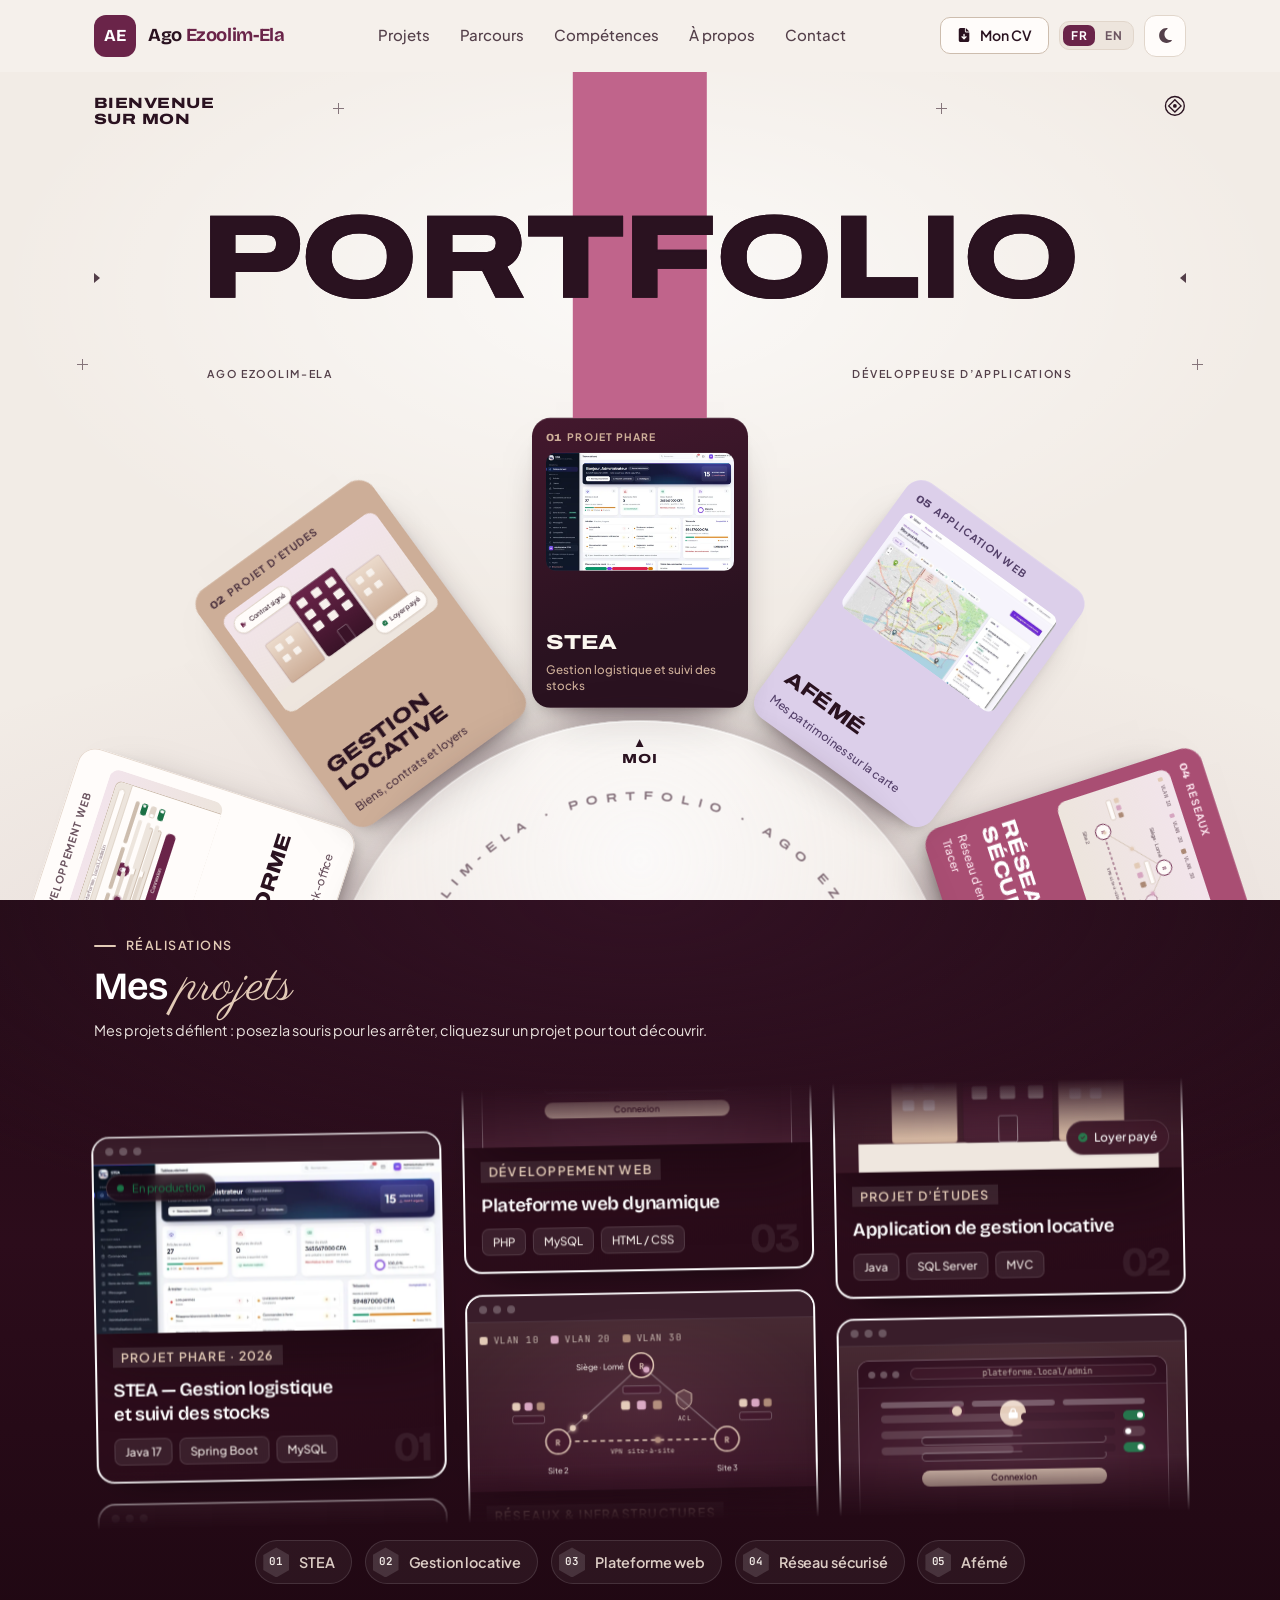
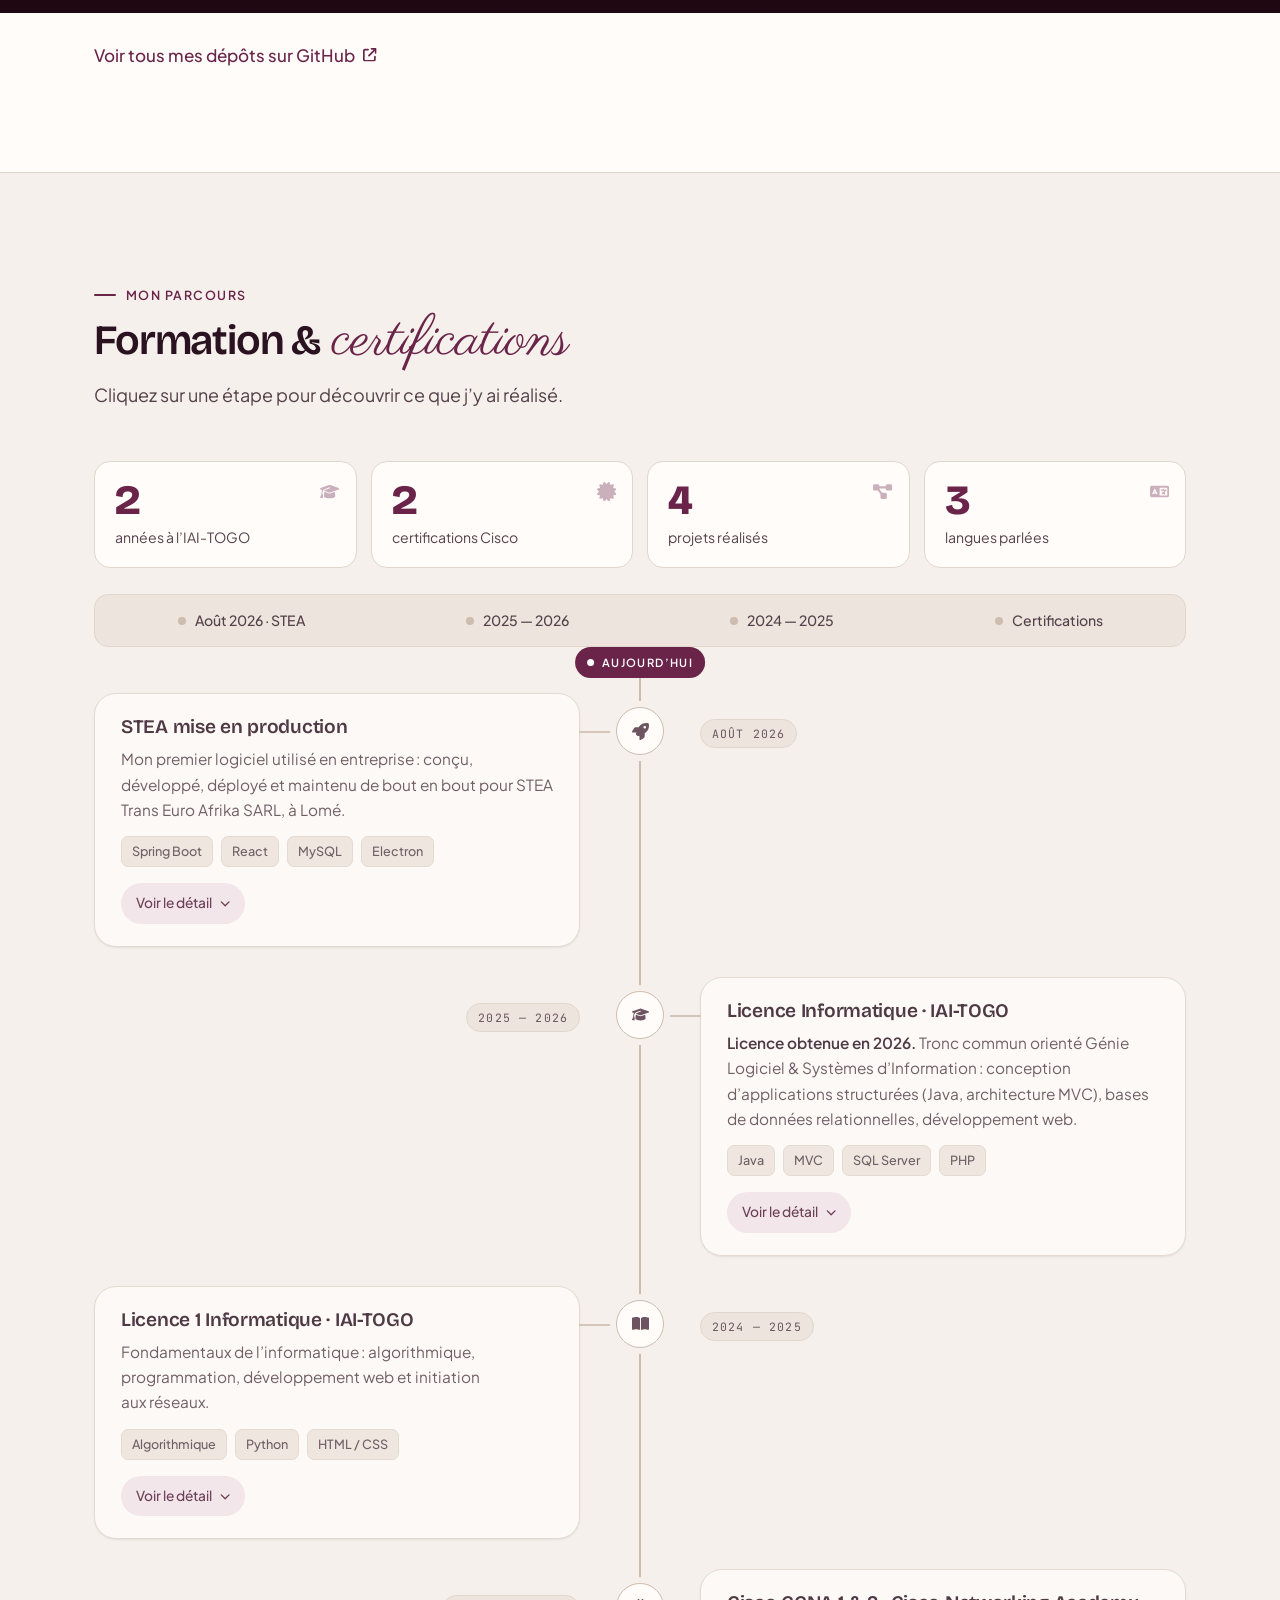
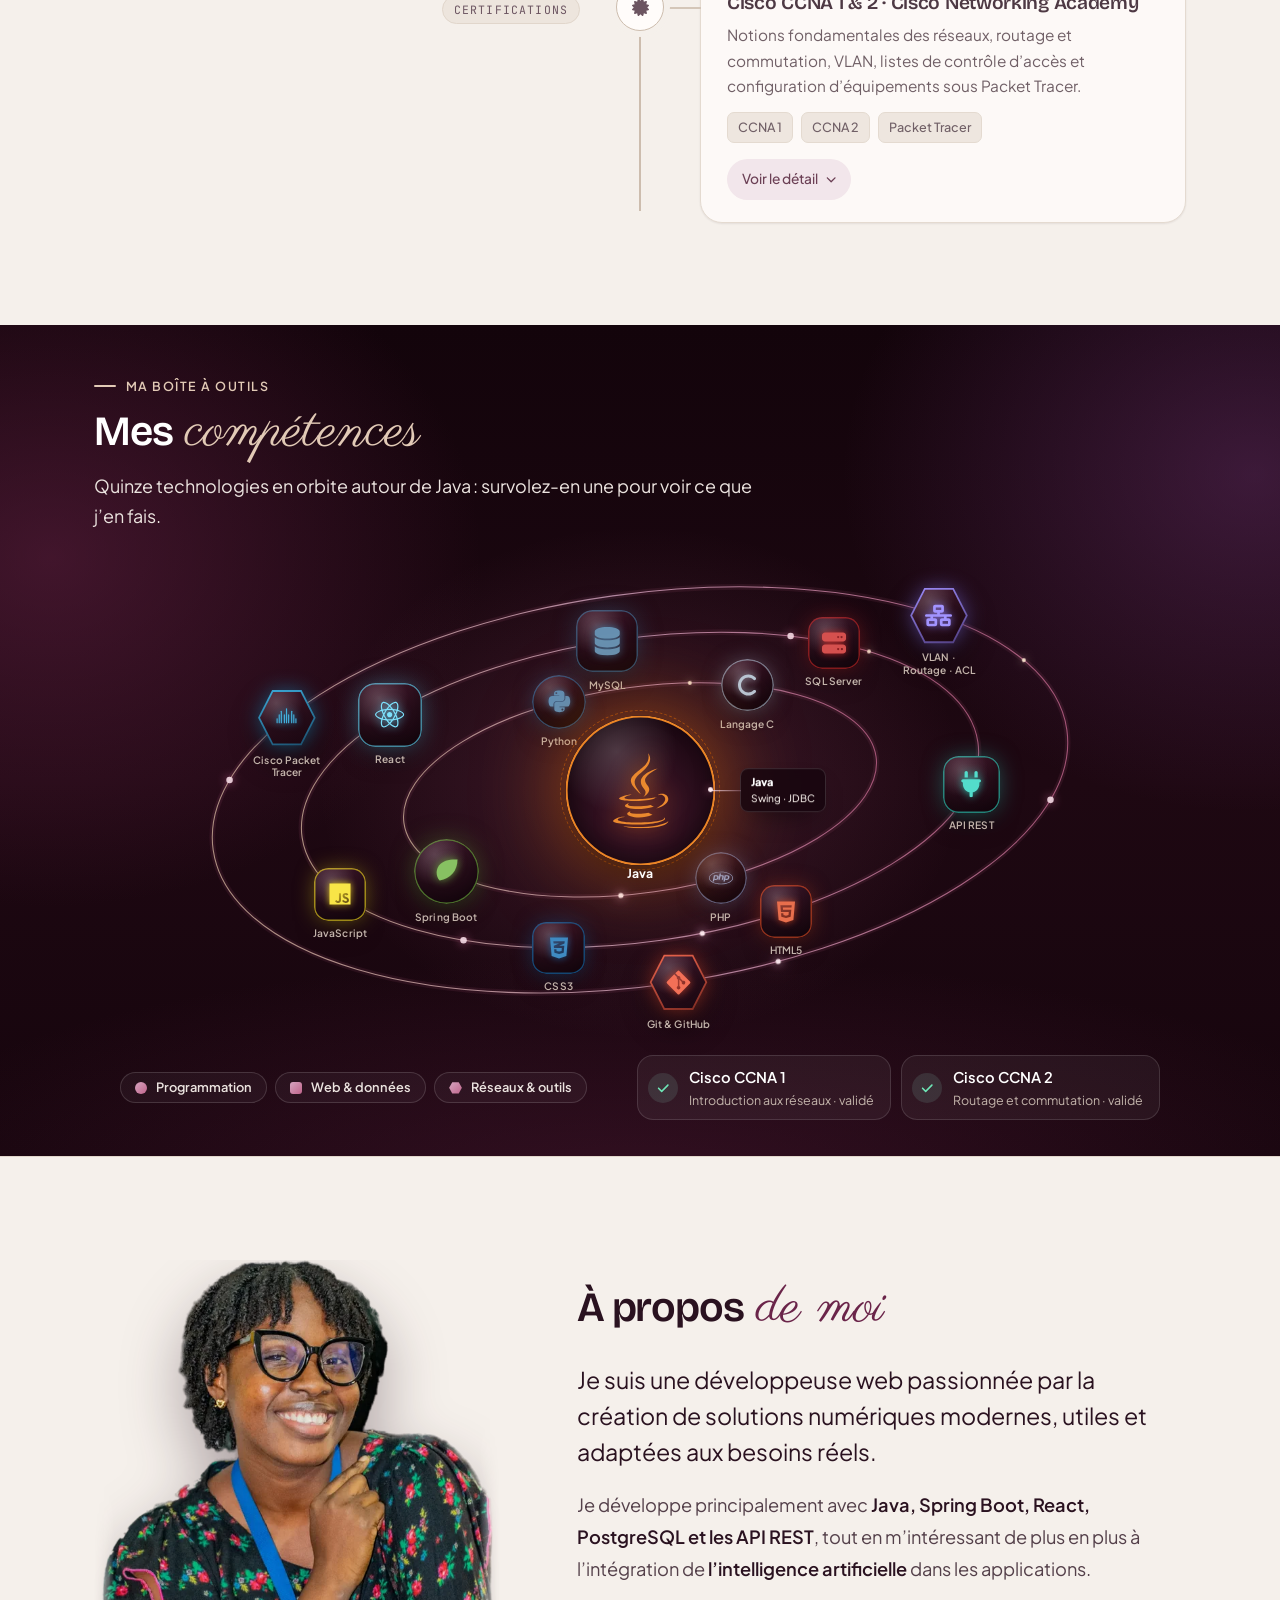
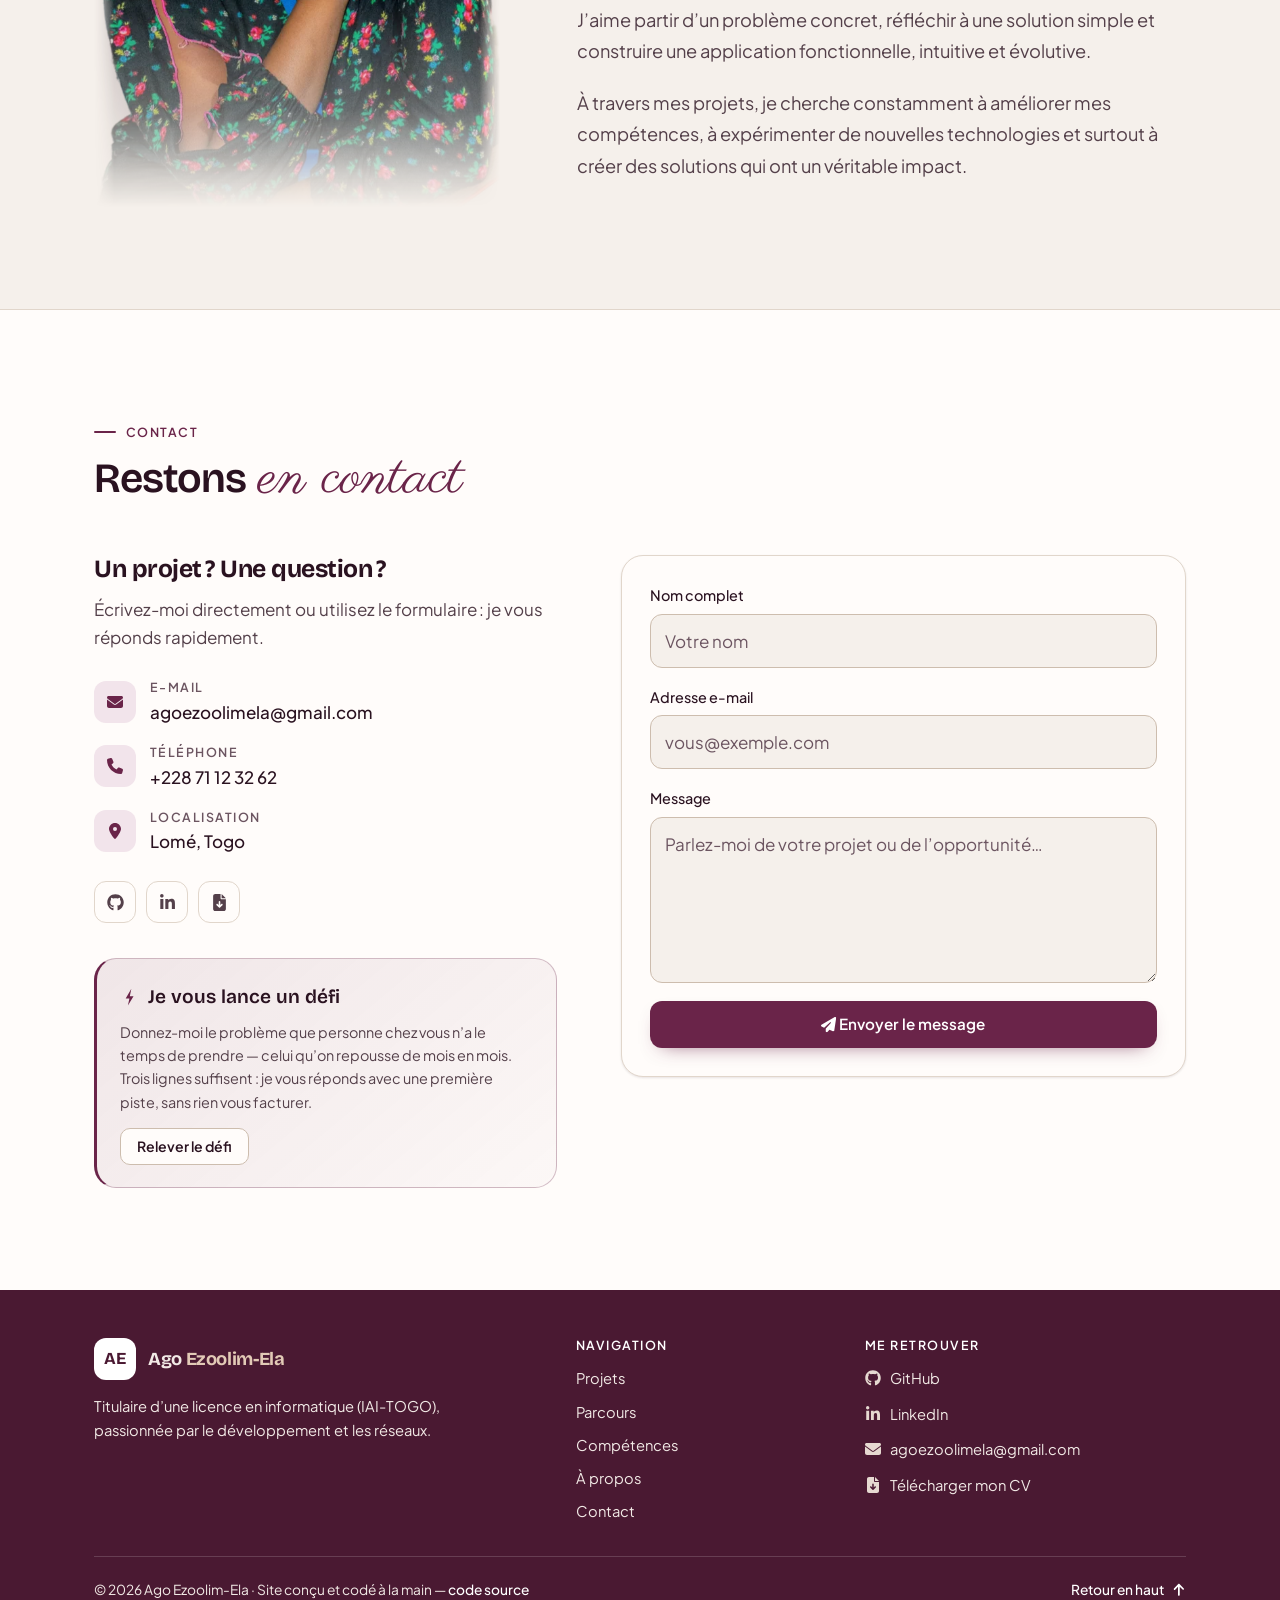
==== commit 4ee762b3: "Projets : ajout d'Afémé, la carte des patrimoines (05) La roue de l'accueil et le mur des projets s'" ====
--- a/index.html
+++ b/index.html
@@ -68,7 +68,7 @@
   <noscript><link rel="stylesheet" href="https://fonts.googleapis.com/css2?family=Fraunces:opsz,wght@9..144,300..700&family=Bricolage+Grotesque:opsz,wght@12..96,500..800&family=Plus+Jakarta+Sans:wght@400;500;600;700&family=Parisienne&family=Archivo:wdth,wght@125,700;125,800&family=JetBrains+Mono:wght@500&display=swap"></noscript>
   <link rel="preload" href="https://api.fontshare.com/v2/css?f%5B%5D=clash-display@600,700&f%5B%5D=satoshi@400,500,700&display=swap" as="style" onload="this.onload=null;this.rel='stylesheet'">
   <noscript><link rel="stylesheet" href="https://api.fontshare.com/v2/css?f%5B%5D=clash-display@600,700&f%5B%5D=satoshi@400,500,700&display=swap"></noscript>
-  <link rel="stylesheet" href="styles.css?v=169">
+  <link rel="stylesheet" href="styles.css?v=170">
   <script src="transitions.js?v=2"></script>
 </head>
 <body>
@@ -135,9 +135,10 @@
       <div class="hr-roue hero-enter" style="--d:4">
         <ul class="hr-anneau" aria-label="Mes projets">
             <li class="hr-place" style="--k:0"><button type="button" class="hr-carte hr-carte--0" data-projet="0" aria-label="Ouvrir le projet : STEA — Gestion logistique et suivi des stocks"><span class="hr-carte-haut"><span class="hr-num">01</span><span class="hr-genre">Projet phare</span></span><span class="hr-visuel" aria-hidden="true"></span><span class="hr-carte-titre">STEA</span><span class="hr-carte-sous">Gestion logistique et suivi des stocks</span></button></li>
-            <li class="hr-place" style="--k:11"><button type="button" class="hr-carte hr-carte--1" data-projet="1" aria-label="Ouvrir le projet : Application de gestion locative"><span class="hr-carte-haut"><span class="hr-num">02</span><span class="hr-genre">Projet d’études</span></span><span class="hr-visuel" aria-hidden="true"></span><span class="hr-carte-titre">Gestion locative</span><span class="hr-carte-sous">Biens, contrats et loyers</span></button></li>
-            <li class="hr-place" style="--k:10"><button type="button" class="hr-carte hr-carte--2" data-projet="2" aria-label="Ouvrir le projet : Plateforme web dynamique"><span class="hr-carte-haut"><span class="hr-num">03</span><span class="hr-genre">Développement web</span></span><span class="hr-visuel" aria-hidden="true"></span><span class="hr-carte-titre">Plateforme web</span><span class="hr-carte-sous">Site dynamique et back-office</span></button></li>
-            <li class="hr-place" style="--k:1"><button type="button" class="hr-carte hr-carte--3" data-projet="3" aria-label="Ouvrir le projet : Architecture réseau sécurisée"><span class="hr-carte-haut"><span class="hr-num">04</span><span class="hr-genre">Réseaux</span></span><span class="hr-visuel" aria-hidden="true"></span><span class="hr-carte-titre">Réseau sécurisé</span><span class="hr-carte-sous">Réseau d’entreprise sous Packet Tracer</span></button></li>
+            <li class="hr-place" style="--k:9"><button type="button" class="hr-carte hr-carte--1" data-projet="1" aria-label="Ouvrir le projet : Application de gestion locative"><span class="hr-carte-haut"><span class="hr-num">02</span><span class="hr-genre">Projet d’études</span></span><span class="hr-visuel" aria-hidden="true"></span><span class="hr-carte-titre">Gestion locative</span><span class="hr-carte-sous">Biens, contrats et loyers</span></button></li>
+            <li class="hr-place" style="--k:8"><button type="button" class="hr-carte hr-carte--2" data-projet="2" aria-label="Ouvrir le projet : Plateforme web dynamique"><span class="hr-carte-haut"><span class="hr-num">03</span><span class="hr-genre">Développement web</span></span><span class="hr-visuel" aria-hidden="true"></span><span class="hr-carte-titre">Plateforme web</span><span class="hr-carte-sous">Site dynamique et back-office</span></button></li>
+            <li class="hr-place" style="--k:2"><button type="button" class="hr-carte hr-carte--3" data-projet="3" aria-label="Ouvrir le projet : Architecture réseau sécurisée"><span class="hr-carte-haut"><span class="hr-num">04</span><span class="hr-genre">Réseaux</span></span><span class="hr-visuel" aria-hidden="true"></span><span class="hr-carte-titre">Réseau sécurisé</span><span class="hr-carte-sous">Réseau d’entreprise sous Packet Tracer</span></button></li>
+            <li class="hr-place" style="--k:1"><button type="button" class="hr-carte hr-carte--4" data-projet="4" aria-label="Ouvrir le projet : Afémé — Mes patrimoines sur la carte"><span class="hr-carte-haut"><span class="hr-num">05</span><span class="hr-genre">Application web</span></span><span class="hr-visuel" aria-hidden="true"></span><span class="hr-carte-titre">Afémé</span><span class="hr-carte-sous">Mes patrimoines sur la carte</span></button></li>
         </ul>
         <div class="hr-cadran" aria-hidden="true">
           <svg viewBox="0 0 400 400" focusable="false"><defs><path id="hr-cercle-accueil" d="M200 200m-150 0a150 150 0 1 1 300 0a150 150 0 1 1-300 0"/></defs>
@@ -411,12 +412,53 @@
                 </div>
               </div>
             </article>
+            <article class="rh-projet" data-rh="4" data-c="#B9A2D6" style="--c:#B9A2D6">
+              <div class="rh-vitrine">
+                <div class="rh-ancre">
+                  <span class="rh-aura" aria-hidden="true"></span>
+                  <span class="rh-cell" aria-hidden="true">
+                    <span class="rh-volet rh-volet-haut"><i></i></span>
+                    <span class="rh-volet rh-volet-bas"><i></i></span>
+                    <span class="rh-fente"></span>
+                  </span>
+                  <button type="button" class="rh-ecran" data-rh-open="4" aria-label="Ouvrir le projet : Afémé — Mes patrimoines sur la carte">
+                    <span class="rh-ecran-in">
+                      <span class="rh-bar" aria-hidden="true"><i></i><i></i><i></i></span>
+                      <img src="assets/afeme/tableau-de-bord.webp" alt="Tableau de bord d’Afémé : la carte de Lomé avec un repère coloré par catégorie, les filtres et la liste des patrimoines" width="800" height="562" loading="lazy">
+                    </span>
+                    <span class="rh-ouvrir" aria-hidden="true"><svg class="icon" aria-hidden="true" focusable="false"><use href="assets/icons.svg?v=3#arrow-up-right-from-square"></use></svg> Ouvrir le projet</span>
+                  </button>
+                </div>
+              </div>
+              <div class="rh-texte">
+                <p class="rh-num" aria-hidden="true">05</p>
+                <p class="rh-kind"><span class="project-kind">Application web · 2026</span></p>
+                <h3>Afémé — Mes patrimoines sur la carte</h3>
+                <p class="rh-desc">Une application web pour enregistrer ses biens — maison, terrain, champ, boutique — et les retrouver sur une carte interactive, classés par catégorie.</p>
+                <ul class="tags"><li>Python</li><li>Flask</li><li>MySQL</li><li>Folium</li><li>Leaflet</li></ul>
+                <div class="rh-actions">
+                  <button type="button" class="btn btn-glow btn-sm" data-rh-open="4"><svg class="icon" aria-hidden="true" focusable="false"><use href="assets/icons.svg?v=3#arrow-up-right-from-square"></use></svg> Ouvrir le projet</button>
+
+                </div>
+              </div>
+              <div class="rh-plus" hidden>
+                <div class="rh-plus-points">
+                  <p class="rh-contexte">Une maison au village, un champ, un terrain en ville : on sait qu’on les possède, plus rarement où ils se trouvent exactement. Afémé — « à la maison », en éwé — les pose tous sur une carte.</p>
+                  <h4>Ce que ça fait</h4>
+                  <ul class="rh-points"><li>Chaque bien enregistré avec son nom, sa catégorie et sa position.</li><li>Un clic sur la carte, ou « Ma position », et les coordonnées se remplissent seules.</li><li>Un repère d’une couleur par catégorie, et des filtres avec compteurs : la carte et la liste suivent.</li><li>Des comptes personnels : chacun ne voit que ses propres biens.</li></ul>
+                </div>
+                <div class="rh-plus-faits">
+                  <h4>La fiche</h4>
+                  <ul class="rh-faits"><li><b>Rôle</b><span>Refonte et nouvelles fonctions</span></li><li><b>Année</b><span>2026</span></li><li><b>Socle</b><span>Python · Flask · MySQL</span></li><li><b>Carte</b><span>Folium · Leaflet · OpenStreetMap</span></li></ul>
+                </div>
+              </div>
+            </article>
                 </div>
               </div>
             </div>
 
             <div class="container rh-bas reveal reveal--fondu">
-              <ol class="rh-puces" aria-label="Choisir un projet"><li><button type="button" class="rh-puce" style="--c:#CDAE98"><span class="rh-puce-hex">01</span> STEA</button></li><li><button type="button" class="rh-puce" style="--c:#AB8975"><span class="rh-puce-hex">02</span> Gestion locative</button></li><li><button type="button" class="rh-puce" style="--c:#D6A5C0"><span class="rh-puce-hex">03</span> Plateforme web</button></li><li><button type="button" class="rh-puce" style="--c:#C0648B"><span class="rh-puce-hex">04</span> Réseau sécurisé</button></li></ol>
+              <ol class="rh-puces" aria-label="Choisir un projet"><li><button type="button" class="rh-puce" style="--c:#CDAE98"><span class="rh-puce-hex">01</span> STEA</button></li><li><button type="button" class="rh-puce" style="--c:#AB8975"><span class="rh-puce-hex">02</span> Gestion locative</button></li><li><button type="button" class="rh-puce" style="--c:#D6A5C0"><span class="rh-puce-hex">03</span> Plateforme web</button></li><li><button type="button" class="rh-puce" style="--c:#C0648B"><span class="rh-puce-hex">04</span> Réseau sécurisé</button></li><li><button type="button" class="rh-puce" style="--c:#B9A2D6"><span class="rh-puce-hex">05</span> Afémé</button></li></ol>
             </div>
           </div>
         </div>
@@ -803,10 +845,10 @@
     <svg class="icon" aria-hidden="true" focusable="false"><use href="assets/icons.svg?v=3#arrow-up"></use></svg>
   </button>
 
-  <script src="roue.js?v=1" defer></script>
+  <script src="roue.js?v=2" defer></script>
   <script src="intro.js?v=26" defer></script>
   <script src="apropos.js?v=14" defer></script>
-  <script src="projets.js?v=31" defer></script>
+  <script src="projets.js?v=32" defer></script>
   <script src="orbite.js?v=1" defer></script>
   <script src="script.js?v=27" defer></script>
 </body>
--- a/styles.css
+++ b/styles.css
@@ -2973,7 +2973,7 @@
 }
 .hr-place {
   position: absolute; left: 0; top: 0; width: 0; height: 0;
-  transform: rotate(calc(var(--k) * 30deg)) translateY(calc(-1 * var(--hr-R)));
+  transform: rotate(calc(var(--k) * var(--hr-cran, 30deg))) translateY(calc(-1 * var(--hr-R)));
 }
 .hr-sans .hr-anneau, .hr-sans .hr-cadran svg { transition: none; }
 
@@ -2995,6 +2995,7 @@
 .hr-carte--1 { --cf: #CDAE98; --ct: #2A1220; --cs: #4E3440; }
 .hr-carte--2 { --cf: #FFFCFA; --ct: #2A1220; --cs: #6C5561; box-shadow: inset 0 0 0 1px #E6D9CF, 0 26px 44px -24px rgba(26, 8, 16, 0.5), 0 8px 16px -10px rgba(26, 8, 16, 0.3); }
 .hr-carte--3 { --cf: #A94E73; --ct: #FFFFFF; --cs: #FBE3EC; }
+.hr-carte--4 { --cf: #DCCFEA; --ct: #2A1220; --cs: #54406A; }
 .hr-carte-haut {
   display: flex; justify-content: space-between; align-items: baseline; gap: 6px;
   font: 700 max(9px, calc(var(--hr-W) * 0.048))/1 var(--font-texte, var(--font-body));
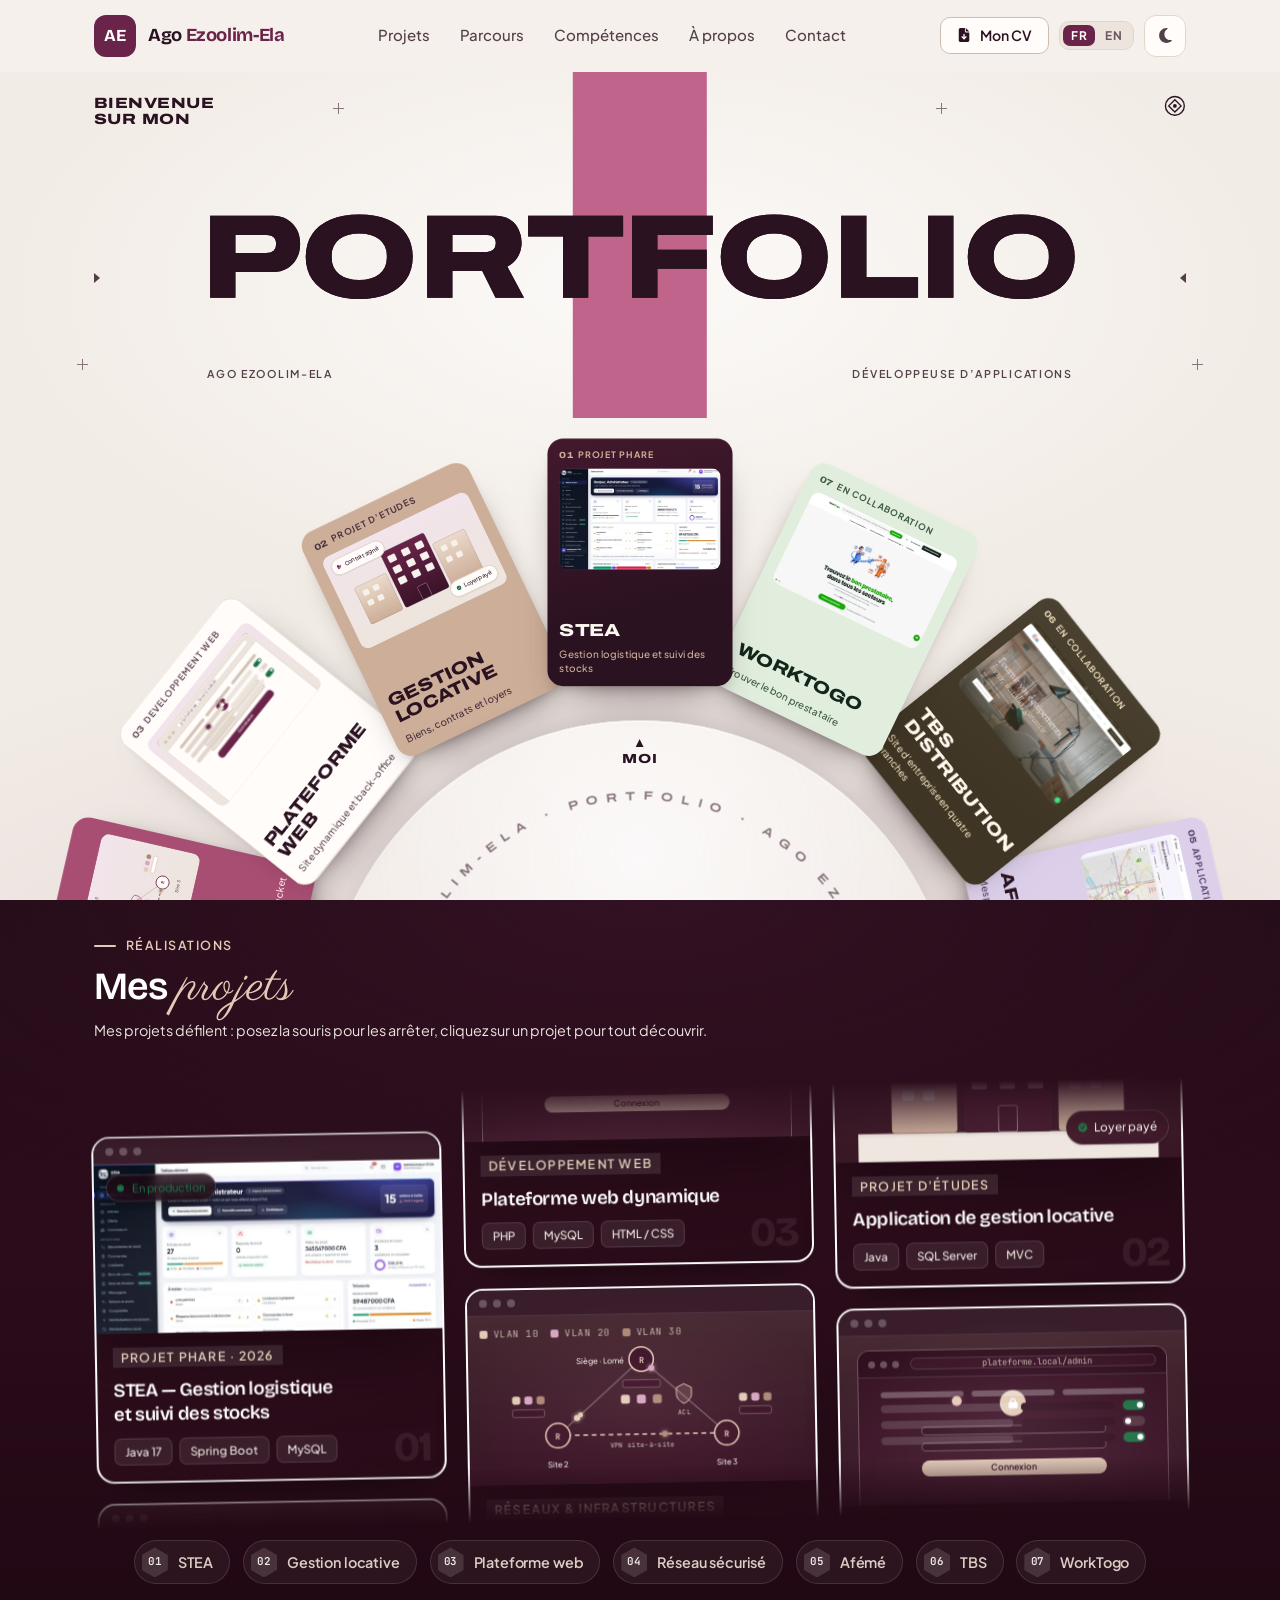
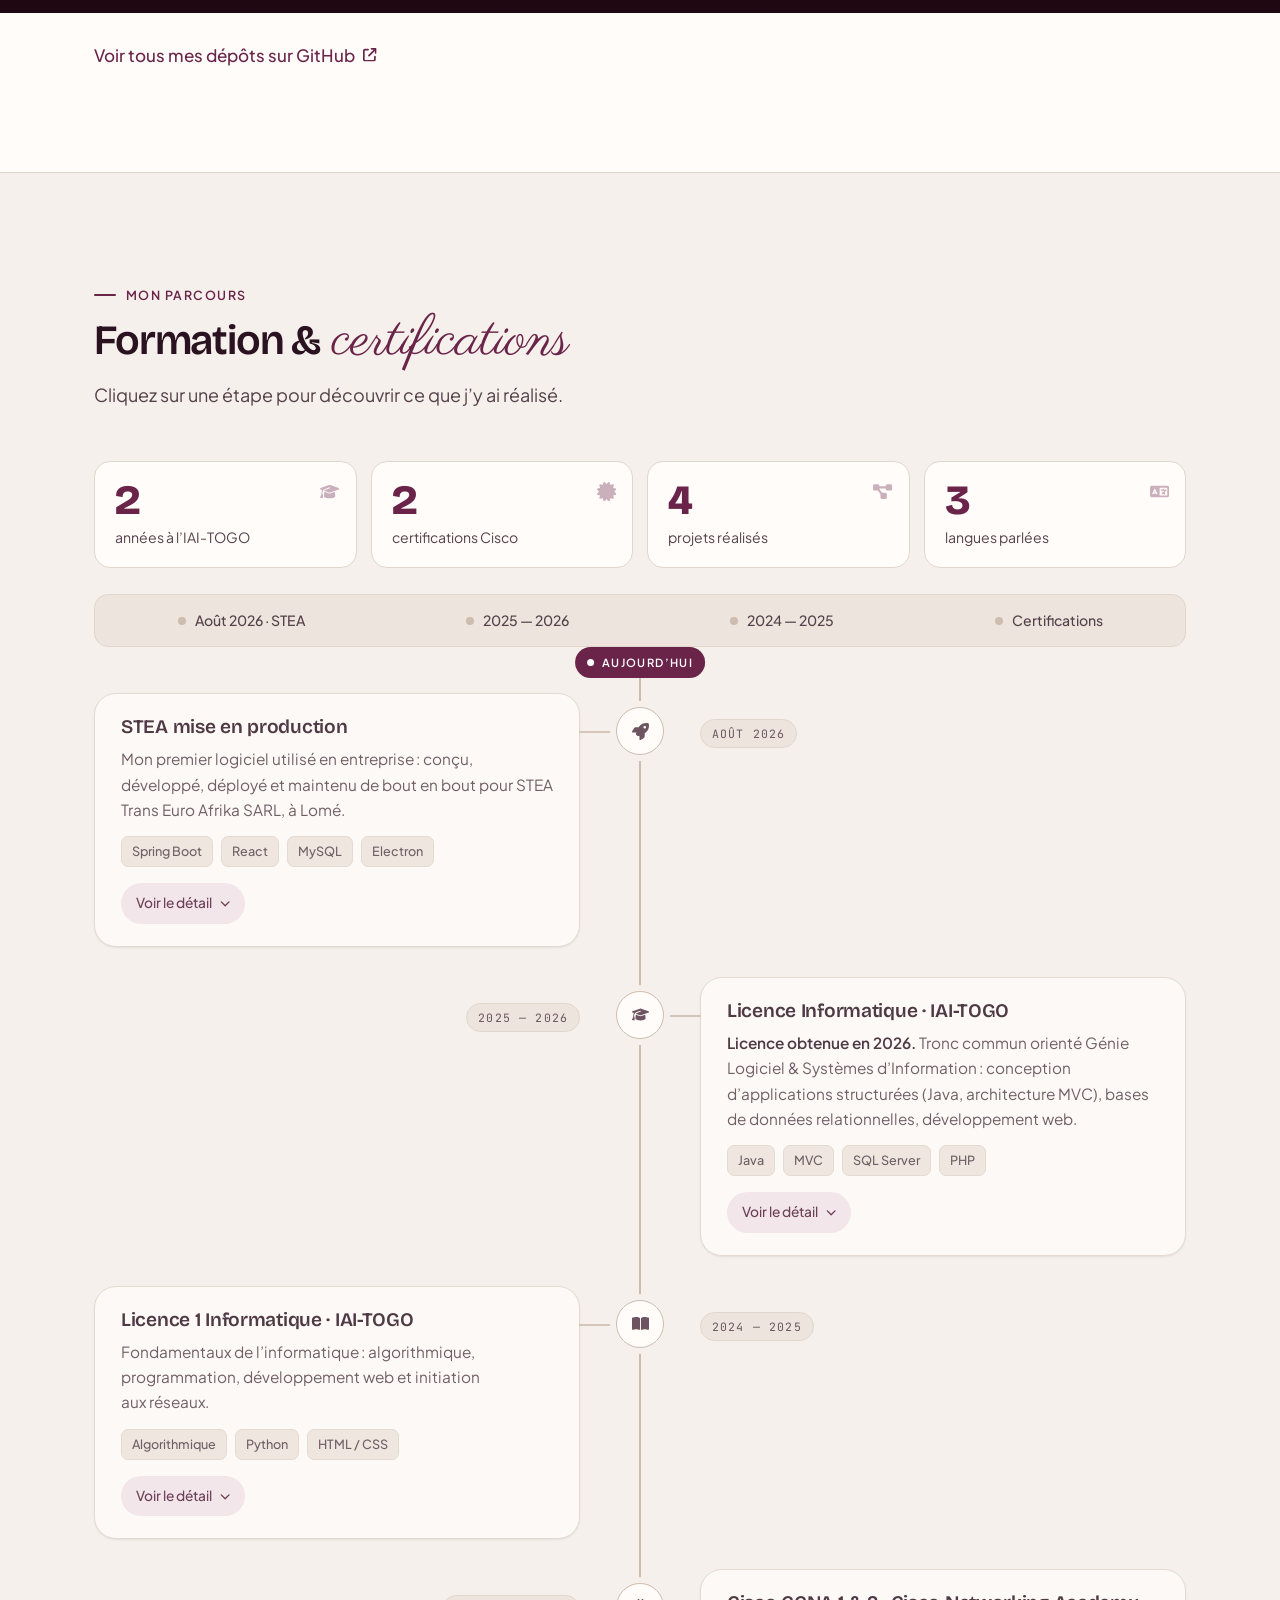
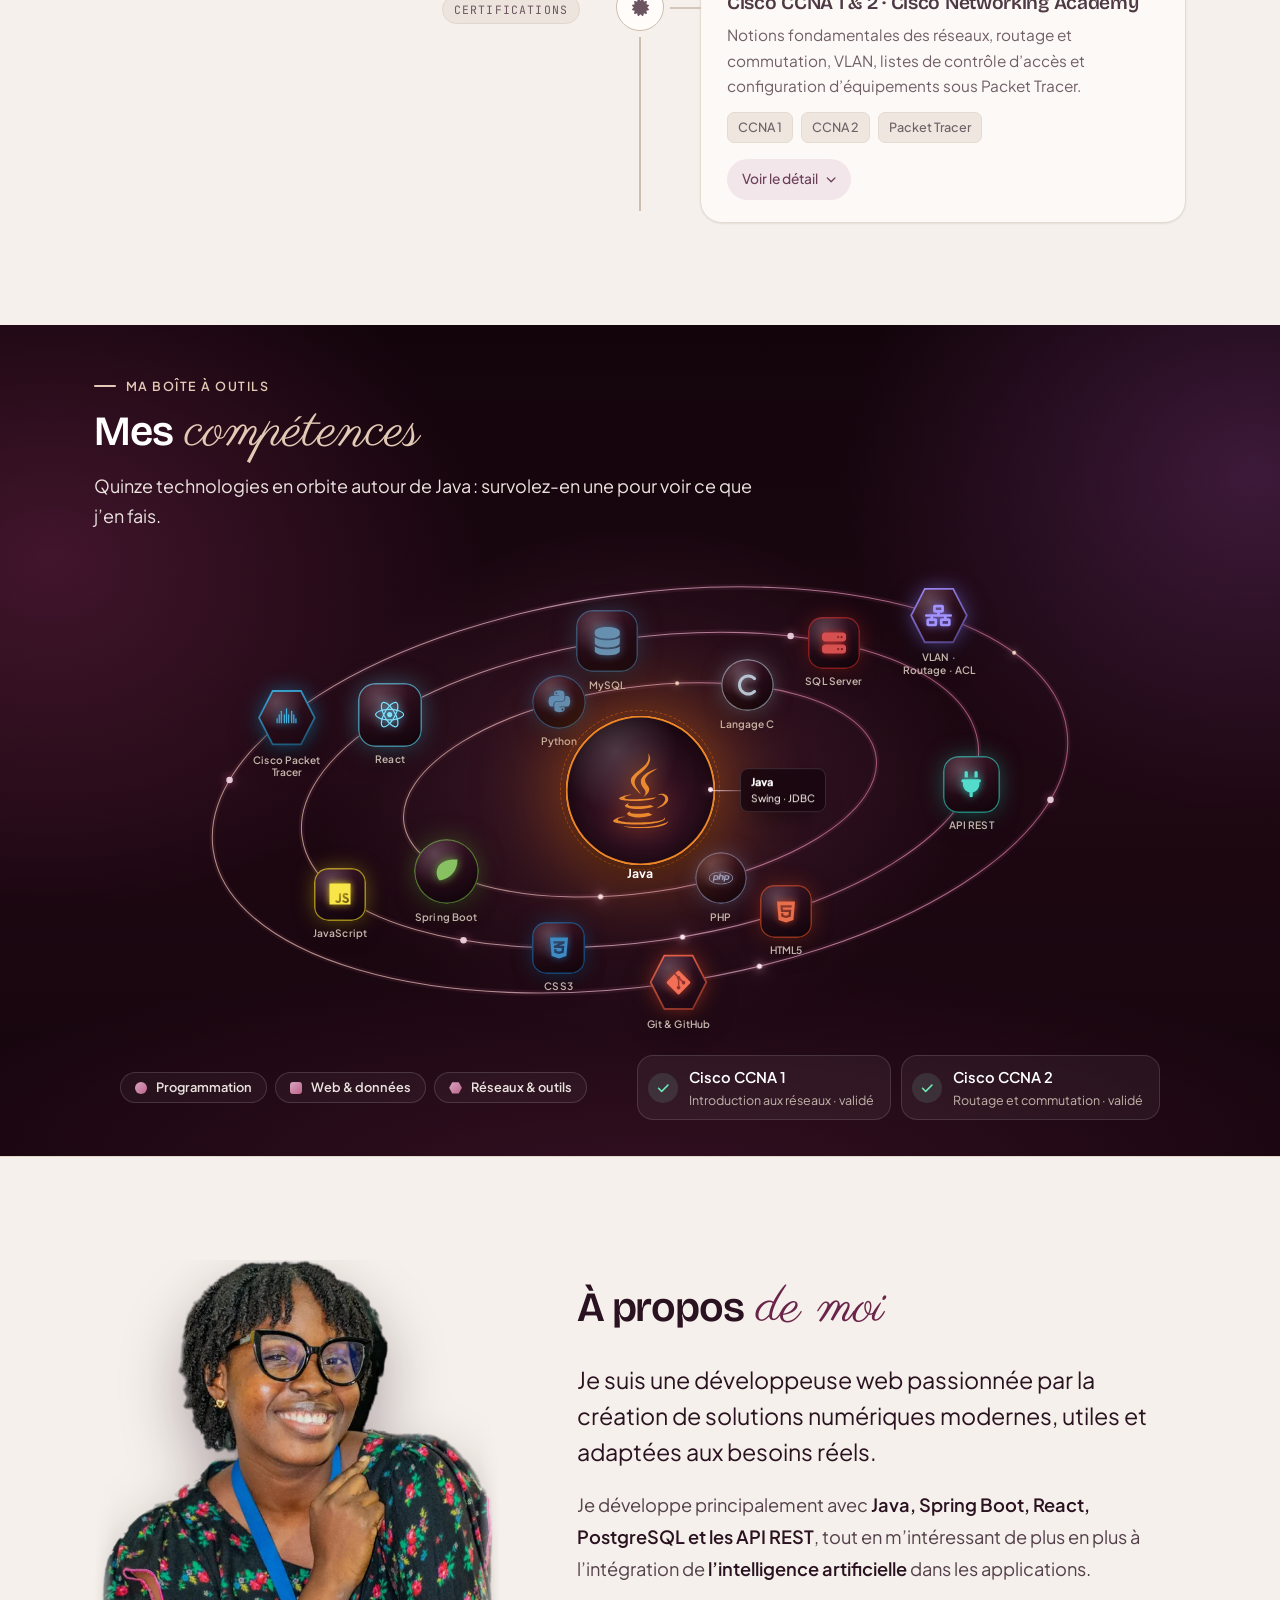
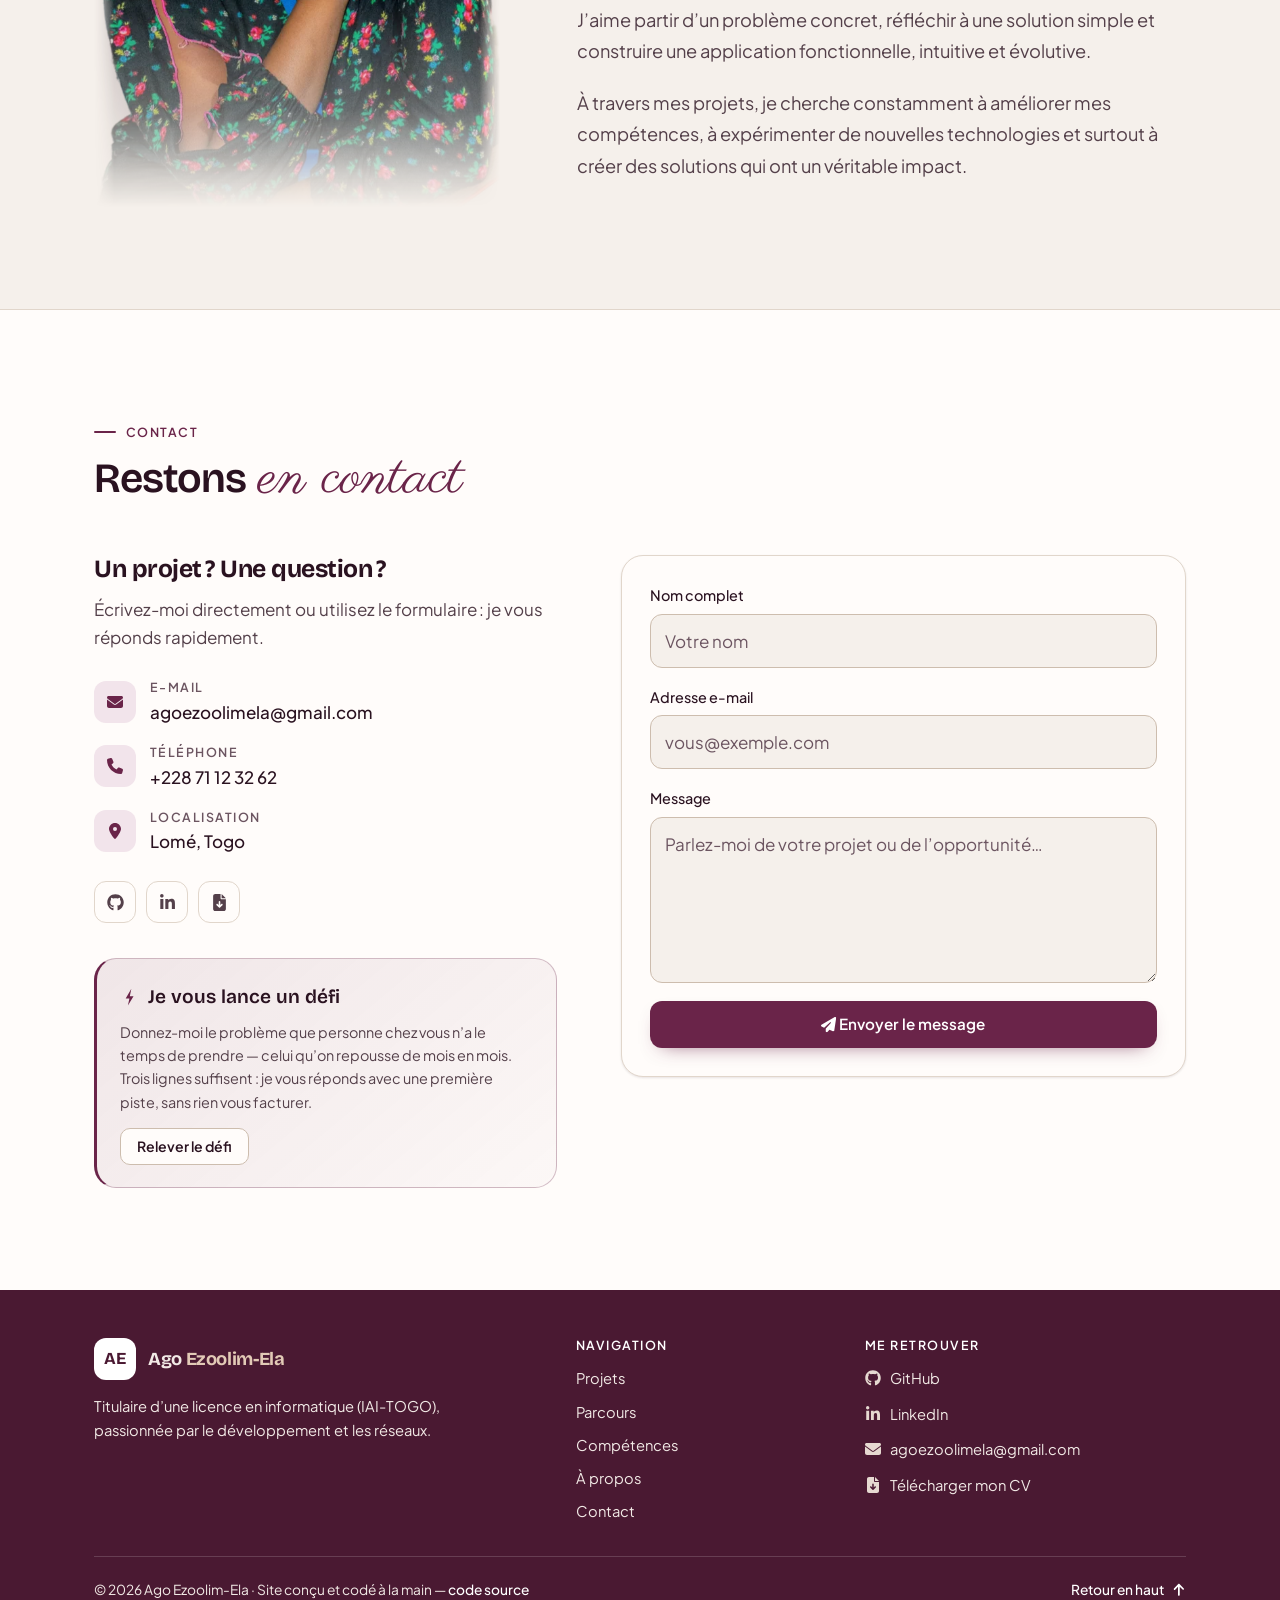
==== commit bd3e1d31: "Projets : TBS Distribution et WorkTogo, projets en collaboration (06, 07) Captures des deux sites, f" ====
--- a/index.html
+++ b/index.html
@@ -68,7 +68,7 @@
   <noscript><link rel="stylesheet" href="https://fonts.googleapis.com/css2?family=Fraunces:opsz,wght@9..144,300..700&family=Bricolage+Grotesque:opsz,wght@12..96,500..800&family=Plus+Jakarta+Sans:wght@400;500;600;700&family=Parisienne&family=Archivo:wdth,wght@125,700;125,800&family=JetBrains+Mono:wght@500&display=swap"></noscript>
   <link rel="preload" href="https://api.fontshare.com/v2/css?f%5B%5D=clash-display@600,700&f%5B%5D=satoshi@400,500,700&display=swap" as="style" onload="this.onload=null;this.rel='stylesheet'">
   <noscript><link rel="stylesheet" href="https://api.fontshare.com/v2/css?f%5B%5D=clash-display@600,700&f%5B%5D=satoshi@400,500,700&display=swap"></noscript>
-  <link rel="stylesheet" href="styles.css?v=170">
+  <link rel="stylesheet" href="styles.css?v=172">
   <script src="transitions.js?v=2"></script>
 </head>
 <body>
@@ -135,10 +135,12 @@
       <div class="hr-roue hero-enter" style="--d:4">
         <ul class="hr-anneau" aria-label="Mes projets">
             <li class="hr-place" style="--k:0"><button type="button" class="hr-carte hr-carte--0" data-projet="0" aria-label="Ouvrir le projet : STEA — Gestion logistique et suivi des stocks"><span class="hr-carte-haut"><span class="hr-num">01</span><span class="hr-genre">Projet phare</span></span><span class="hr-visuel" aria-hidden="true"></span><span class="hr-carte-titre">STEA</span><span class="hr-carte-sous">Gestion logistique et suivi des stocks</span></button></li>
-            <li class="hr-place" style="--k:9"><button type="button" class="hr-carte hr-carte--1" data-projet="1" aria-label="Ouvrir le projet : Application de gestion locative"><span class="hr-carte-haut"><span class="hr-num">02</span><span class="hr-genre">Projet d’études</span></span><span class="hr-visuel" aria-hidden="true"></span><span class="hr-carte-titre">Gestion locative</span><span class="hr-carte-sous">Biens, contrats et loyers</span></button></li>
-            <li class="hr-place" style="--k:8"><button type="button" class="hr-carte hr-carte--2" data-projet="2" aria-label="Ouvrir le projet : Plateforme web dynamique"><span class="hr-carte-haut"><span class="hr-num">03</span><span class="hr-genre">Développement web</span></span><span class="hr-visuel" aria-hidden="true"></span><span class="hr-carte-titre">Plateforme web</span><span class="hr-carte-sous">Site dynamique et back-office</span></button></li>
-            <li class="hr-place" style="--k:2"><button type="button" class="hr-carte hr-carte--3" data-projet="3" aria-label="Ouvrir le projet : Architecture réseau sécurisée"><span class="hr-carte-haut"><span class="hr-num">04</span><span class="hr-genre">Réseaux</span></span><span class="hr-visuel" aria-hidden="true"></span><span class="hr-carte-titre">Réseau sécurisé</span><span class="hr-carte-sous">Réseau d’entreprise sous Packet Tracer</span></button></li>
-            <li class="hr-place" style="--k:1"><button type="button" class="hr-carte hr-carte--4" data-projet="4" aria-label="Ouvrir le projet : Afémé — Mes patrimoines sur la carte"><span class="hr-carte-haut"><span class="hr-num">05</span><span class="hr-genre">Application web</span></span><span class="hr-visuel" aria-hidden="true"></span><span class="hr-carte-titre">Afémé</span><span class="hr-carte-sous">Mes patrimoines sur la carte</span></button></li>
+            <li class="hr-place" style="--k:13"><button type="button" class="hr-carte hr-carte--1" data-projet="1" aria-label="Ouvrir le projet : Application de gestion locative"><span class="hr-carte-haut"><span class="hr-num">02</span><span class="hr-genre">Projet d’études</span></span><span class="hr-visuel" aria-hidden="true"></span><span class="hr-carte-titre">Gestion locative</span><span class="hr-carte-sous">Biens, contrats et loyers</span></button></li>
+            <li class="hr-place" style="--k:12"><button type="button" class="hr-carte hr-carte--2" data-projet="2" aria-label="Ouvrir le projet : Plateforme web dynamique"><span class="hr-carte-haut"><span class="hr-num">03</span><span class="hr-genre">Développement web</span></span><span class="hr-visuel" aria-hidden="true"></span><span class="hr-carte-titre">Plateforme web</span><span class="hr-carte-sous">Site dynamique et back-office</span></button></li>
+            <li class="hr-place" style="--k:11"><button type="button" class="hr-carte hr-carte--3" data-projet="3" aria-label="Ouvrir le projet : Architecture réseau sécurisée"><span class="hr-carte-haut"><span class="hr-num">04</span><span class="hr-genre">Réseaux</span></span><span class="hr-visuel" aria-hidden="true"></span><span class="hr-carte-titre">Réseau sécurisé</span><span class="hr-carte-sous">Réseau d’entreprise sous Packet Tracer</span></button></li>
+            <li class="hr-place" style="--k:3"><button type="button" class="hr-carte hr-carte--4" data-projet="4" aria-label="Ouvrir le projet : Afémé — Mes patrimoines sur la carte"><span class="hr-carte-haut"><span class="hr-num">05</span><span class="hr-genre">Application web</span></span><span class="hr-visuel" aria-hidden="true"></span><span class="hr-carte-titre">Afémé</span><span class="hr-carte-sous">Mes patrimoines sur la carte</span></button></li>
+            <li class="hr-place" style="--k:2"><button type="button" class="hr-carte hr-carte--5" data-projet="5" aria-label="Ouvrir le projet : TBS Distribution — Site de l’entreprise"><span class="hr-carte-haut"><span class="hr-num">06</span><span class="hr-genre">En collaboration</span></span><span class="hr-visuel" aria-hidden="true"></span><span class="hr-carte-titre">TBS Distribution</span><span class="hr-carte-sous">Site d’entreprise en quatre branches</span></button></li>
+            <li class="hr-place" style="--k:1"><button type="button" class="hr-carte hr-carte--6" data-projet="6" aria-label="Ouvrir le projet : WorkTogo — Trouver le bon prestataire au Togo"><span class="hr-carte-haut"><span class="hr-num">07</span><span class="hr-genre">En collaboration</span></span><span class="hr-visuel" aria-hidden="true"></span><span class="hr-carte-titre">WorkTogo</span><span class="hr-carte-sous">Trouver le bon prestataire</span></button></li>
         </ul>
         <div class="hr-cadran" aria-hidden="true">
           <svg viewBox="0 0 400 400" focusable="false"><defs><path id="hr-cercle-accueil" d="M200 200m-150 0a150 150 0 1 1 300 0a150 150 0 1 1-300 0"/></defs>
@@ -453,12 +455,95 @@
                 </div>
               </div>
             </article>
+            <article class="rh-projet" data-rh="5" data-c="#9DB4D0" style="--c:#9DB4D0">
+              <div class="rh-vitrine">
+                <div class="rh-ancre">
+                  <span class="rh-aura" aria-hidden="true"></span>
+                  <span class="rh-cell" aria-hidden="true">
+                    <span class="rh-volet rh-volet-haut"><i></i></span>
+                    <span class="rh-volet rh-volet-bas"><i></i></span>
+                    <span class="rh-fente"></span>
+                  </span>
+                  <button type="button" class="rh-ecran" data-rh-open="5" aria-label="Ouvrir le projet : TBS Distribution — Site de l’entreprise">
+                    <span class="rh-ecran-in">
+                      <span class="rh-bar" aria-hidden="true"><i></i><i></i><i></i></span>
+                      <img src="assets/collab/tbs-accueil.webp" srcset="assets/collab/tbs-accueil-720.webp 720w, assets/collab/tbs-accueil-1080.webp 1080w, assets/collab/tbs-accueil.webp 1440w" sizes="(max-width: 980px) calc(100vw - 48px), 560px" alt="Accueil du site de TBS Distribution : « Fournir vos équipements, livrer, installer, garantir »" width="1440" height="900" loading="lazy">
+                    </span>
+                    <span class="rh-ouvrir" aria-hidden="true"><svg class="icon" aria-hidden="true" focusable="false"><use href="assets/icons.svg?v=3#arrow-up-right-from-square"></use></svg> Ouvrir le projet</span>
+                  </button>
+                </div>
+              </div>
+              <div class="rh-texte">
+                <p class="rh-num" aria-hidden="true">06</p>
+                <p class="rh-kind"><span class="project-kind">Site d’entreprise · Collaboration · 2026</span><span class="live-badge"><span class="live-dot" aria-hidden="true"></span> En ligne</span></p>
+                <h3>TBS Distribution — Site de l’entreprise</h3>
+                <p class="rh-desc">Le site de TBS Distribution, à Lomé : quatre branches d’activité — Équipements, Événementiel, Études & Conseils, Agro Business —, une galerie par domaine et des demandes de devis. Un projet mené en équipe.</p>
+                <ul class="tags"><li>Nuxt</li><li>TypeScript</li><li>Tailwind CSS</li><li>Vercel</li></ul>
+                <div class="rh-actions">
+                  <button type="button" class="btn btn-glow btn-sm" data-rh-open="5"><svg class="icon" aria-hidden="true" focusable="false"><use href="assets/icons.svg?v=3#arrow-up-right-from-square"></use></svg> Ouvrir le projet</button>
+
+                </div>
+              </div>
+              <div class="rh-plus" hidden>
+                <div class="rh-plus-points">
+                  <p class="rh-contexte">Une entreprise, quatre métiers : il fallait un site qui présente chacun sans les mélanger, et qui transforme une visite en demande de devis.</p>
+                  <h4>Ce que ça fait</h4>
+                  <ul class="rh-points"><li>Quatre branches sur un même site, en français et en anglais, avec deux chartes de couleurs.</li><li>Une galerie classée par branche et par domaine, chaque domaine avec ses références.</li><li>Services, conseils, contact et FAQ repensés pour l’ordinateur comme pour le téléphone.</li><li>Un audit complet — sécurité, référencement, performance, accessibilité — suivi de ses correctifs.</li></ul>
+                </div>
+                <div class="rh-plus-faits">
+                  <h4>La fiche</h4>
+                  <ul class="rh-faits"><li><b>Rôle</b><span>Audit, galerie et pages du site</span></li><li><b>Cadre</b><span>TBS Distribution SARL, Lomé · en équipe</span></li><li><b>Contribution</b><span>90 commits · 44 PR fusionnées</span></li><li><b>État</b><span>En ligne</span></li></ul>
+                </div>
+                <div class="rh-plus-actions"><a href="https://www.tbstogo.com" target="_blank" rel="noopener" class="btn btn-glow btn-sm"><svg class="icon" aria-hidden="true" focusable="false"><use href="assets/icons.svg?v=3#globe"></use></svg> Voir le site</a><a href="https://github.com/Nova2026-graphik/TBS" target="_blank" rel="noopener" class="btn btn-glass btn-sm"><svg class="icon" aria-hidden="true" focusable="false"><use href="assets/icons.svg?v=3#github"></use></svg> Code source</a></div>
+              </div>
+            </article>
+            <article class="rh-projet" data-rh="6" data-c="#9CC59F" style="--c:#9CC59F">
+              <div class="rh-vitrine">
+                <div class="rh-ancre">
+                  <span class="rh-aura" aria-hidden="true"></span>
+                  <span class="rh-cell" aria-hidden="true">
+                    <span class="rh-volet rh-volet-haut"><i></i></span>
+                    <span class="rh-volet rh-volet-bas"><i></i></span>
+                    <span class="rh-fente"></span>
+                  </span>
+                  <button type="button" class="rh-ecran" data-rh-open="6" aria-label="Ouvrir le projet : WorkTogo — Trouver le bon prestataire au Togo">
+                    <span class="rh-ecran-in">
+                      <span class="rh-bar" aria-hidden="true"><i></i><i></i><i></i></span>
+                      <img src="assets/collab/worktogo-accueil.webp" srcset="assets/collab/worktogo-accueil-720.webp 720w, assets/collab/worktogo-accueil-1080.webp 1080w, assets/collab/worktogo-accueil.webp 1440w" sizes="(max-width: 980px) calc(100vw - 48px), 560px" alt="Accueil de WorkTogo : « Trouvez le bon prestataire, dans tous les secteurs »" width="1440" height="900" loading="lazy">
+                    </span>
+                    <span class="rh-ouvrir" aria-hidden="true"><svg class="icon" aria-hidden="true" focusable="false"><use href="assets/icons.svg?v=3#arrow-up-right-from-square"></use></svg> Ouvrir le projet</span>
+                  </button>
+                </div>
+              </div>
+              <div class="rh-texte">
+                <p class="rh-num" aria-hidden="true">07</p>
+                <p class="rh-kind"><span class="project-kind">Plateforme · Collaboration · 2026</span></p>
+                <h3>WorkTogo — Trouver le bon prestataire au Togo</h3>
+                <p class="rh-desc">Une plateforme qui met en relation particuliers et prestataires vérifiés, sur le web et sur mobile, avec un paiement gardé en séquestre jusqu’à la fin du travail. Un projet mené en équipe.</p>
+                <ul class="tags"><li>Nuxt</li><li>Vue 3</li><li>Prisma</li><li>Electron</li><li>Mobile Money</li></ul>
+                <div class="rh-actions">
+                  <button type="button" class="btn btn-glow btn-sm" data-rh-open="6"><svg class="icon" aria-hidden="true" focusable="false"><use href="assets/icons.svg?v=3#arrow-up-right-from-square"></use></svg> Ouvrir le projet</button>
+
+                </div>
+              </div>
+              <div class="rh-plus" hidden>
+                <div class="rh-plus-points">
+                  <p class="rh-contexte">Trouver un plombier, un électricien ou un développeur de confiance passe encore surtout par le bouche-à-oreille. WorkTogo rassemble les professionnels vérifiés de tout le Togo au même endroit.</p>
+                  <h4>Ce que ça fait</h4>
+                  <ul class="rh-points"><li>Dix secteurs, de l’artisanat à la santé, et une recherche directe par service.</li><li>Des profils vérifiés et des avis laissés après chaque prestation réellement effectuée.</li><li>Un paiement Mobile Money gardé en séquestre, libéré une fois le travail validé.</li><li>Un logiciel d’administration sur PC : comptes, paiements, abonnements, litiges.</li></ul>
+                </div>
+                <div class="rh-plus-faits">
+                  <h4>La fiche</h4>
+                  <ul class="rh-faits"><li><b>Rôle</b><span>Membre de l’équipe</span></li><li><b>Supports</b><span>Site web · Application Android · Logiciel d’administration</span></li><li><b>Année</b><span>2026</span></li><li><b>État</b><span>En préparation</span></li></ul>
+                </div>
+              </div>
+            </article>
                 </div>
               </div>
             </div>
 
             <div class="container rh-bas reveal reveal--fondu">
-              <ol class="rh-puces" aria-label="Choisir un projet"><li><button type="button" class="rh-puce" style="--c:#CDAE98"><span class="rh-puce-hex">01</span> STEA</button></li><li><button type="button" class="rh-puce" style="--c:#AB8975"><span class="rh-puce-hex">02</span> Gestion locative</button></li><li><button type="button" class="rh-puce" style="--c:#D6A5C0"><span class="rh-puce-hex">03</span> Plateforme web</button></li><li><button type="button" class="rh-puce" style="--c:#C0648B"><span class="rh-puce-hex">04</span> Réseau sécurisé</button></li><li><button type="button" class="rh-puce" style="--c:#B9A2D6"><span class="rh-puce-hex">05</span> Afémé</button></li></ol>
+              <ol class="rh-puces" aria-label="Choisir un projet"><li><button type="button" class="rh-puce" style="--c:#CDAE98"><span class="rh-puce-hex">01</span> STEA</button></li><li><button type="button" class="rh-puce" style="--c:#AB8975"><span class="rh-puce-hex">02</span> Gestion locative</button></li><li><button type="button" class="rh-puce" style="--c:#D6A5C0"><span class="rh-puce-hex">03</span> Plateforme web</button></li><li><button type="button" class="rh-puce" style="--c:#C0648B"><span class="rh-puce-hex">04</span> Réseau sécurisé</button></li><li><button type="button" class="rh-puce" style="--c:#B9A2D6"><span class="rh-puce-hex">05</span> Afémé</button></li><li><button type="button" class="rh-puce" style="--c:#9DB4D0"><span class="rh-puce-hex">06</span> TBS</button></li><li><button type="button" class="rh-puce" style="--c:#9CC59F"><span class="rh-puce-hex">07</span> WorkTogo</button></li></ol>
             </div>
           </div>
         </div>
@@ -845,7 +930,7 @@
     <svg class="icon" aria-hidden="true" focusable="false"><use href="assets/icons.svg?v=3#arrow-up"></use></svg>
   </button>
 
-  <script src="roue.js?v=2" defer></script>
+  <script src="roue.js?v=3" defer></script>
   <script src="intro.js?v=26" defer></script>
   <script src="apropos.js?v=14" defer></script>
   <script src="projets.js?v=32" defer></script>
--- a/styles.css
+++ b/styles.css
@@ -2991,11 +2991,15 @@
 }
 .hr-carte:hover, .hr-carte:focus-visible { transform: translateY(-10px); box-shadow: inset 0 1px 0 rgba(255, 255, 255, 0.14), 0 34px 54px -26px rgba(26, 8, 16, 0.65), 0 10px 18px -10px rgba(26, 8, 16, 0.4); }
 .hr-carte:focus-visible { outline: 3px solid var(--hr-bande); outline-offset: 4px; }
+/* plus de douze places : la carte rapetisse (propriété scale, indépendante du transform du survol) */
+.hr-carte { scale: var(--hr-taille, 1); }
 .hr-carte--0 { --cf: linear-gradient(165deg, #43182D, #2A1220 70%); }
 .hr-carte--1 { --cf: #CDAE98; --ct: #2A1220; --cs: #4E3440; }
 .hr-carte--2 { --cf: #FFFCFA; --ct: #2A1220; --cs: #6C5561; box-shadow: inset 0 0 0 1px #E6D9CF, 0 26px 44px -24px rgba(26, 8, 16, 0.5), 0 8px 16px -10px rgba(26, 8, 16, 0.3); }
 .hr-carte--3 { --cf: #A94E73; --ct: #FFFFFF; --cs: #FBE3EC; }
 .hr-carte--4 { --cf: #DCCFEA; --ct: #2A1220; --cs: #54406A; }
+.hr-carte--5 { --cf: linear-gradient(165deg, #4A4130, #3E3524 70%); --ct: #FFF8EC; --cs: #E6D5B5; }
+.hr-carte--6 { --cf: #E2EEDD; --ct: #13261A; --cs: #3D5C44; }
 .hr-carte-haut {
   display: flex; justify-content: space-between; align-items: baseline; gap: 6px;
   font: 700 max(9px, calc(var(--hr-W) * 0.048))/1 var(--font-texte, var(--font-body));
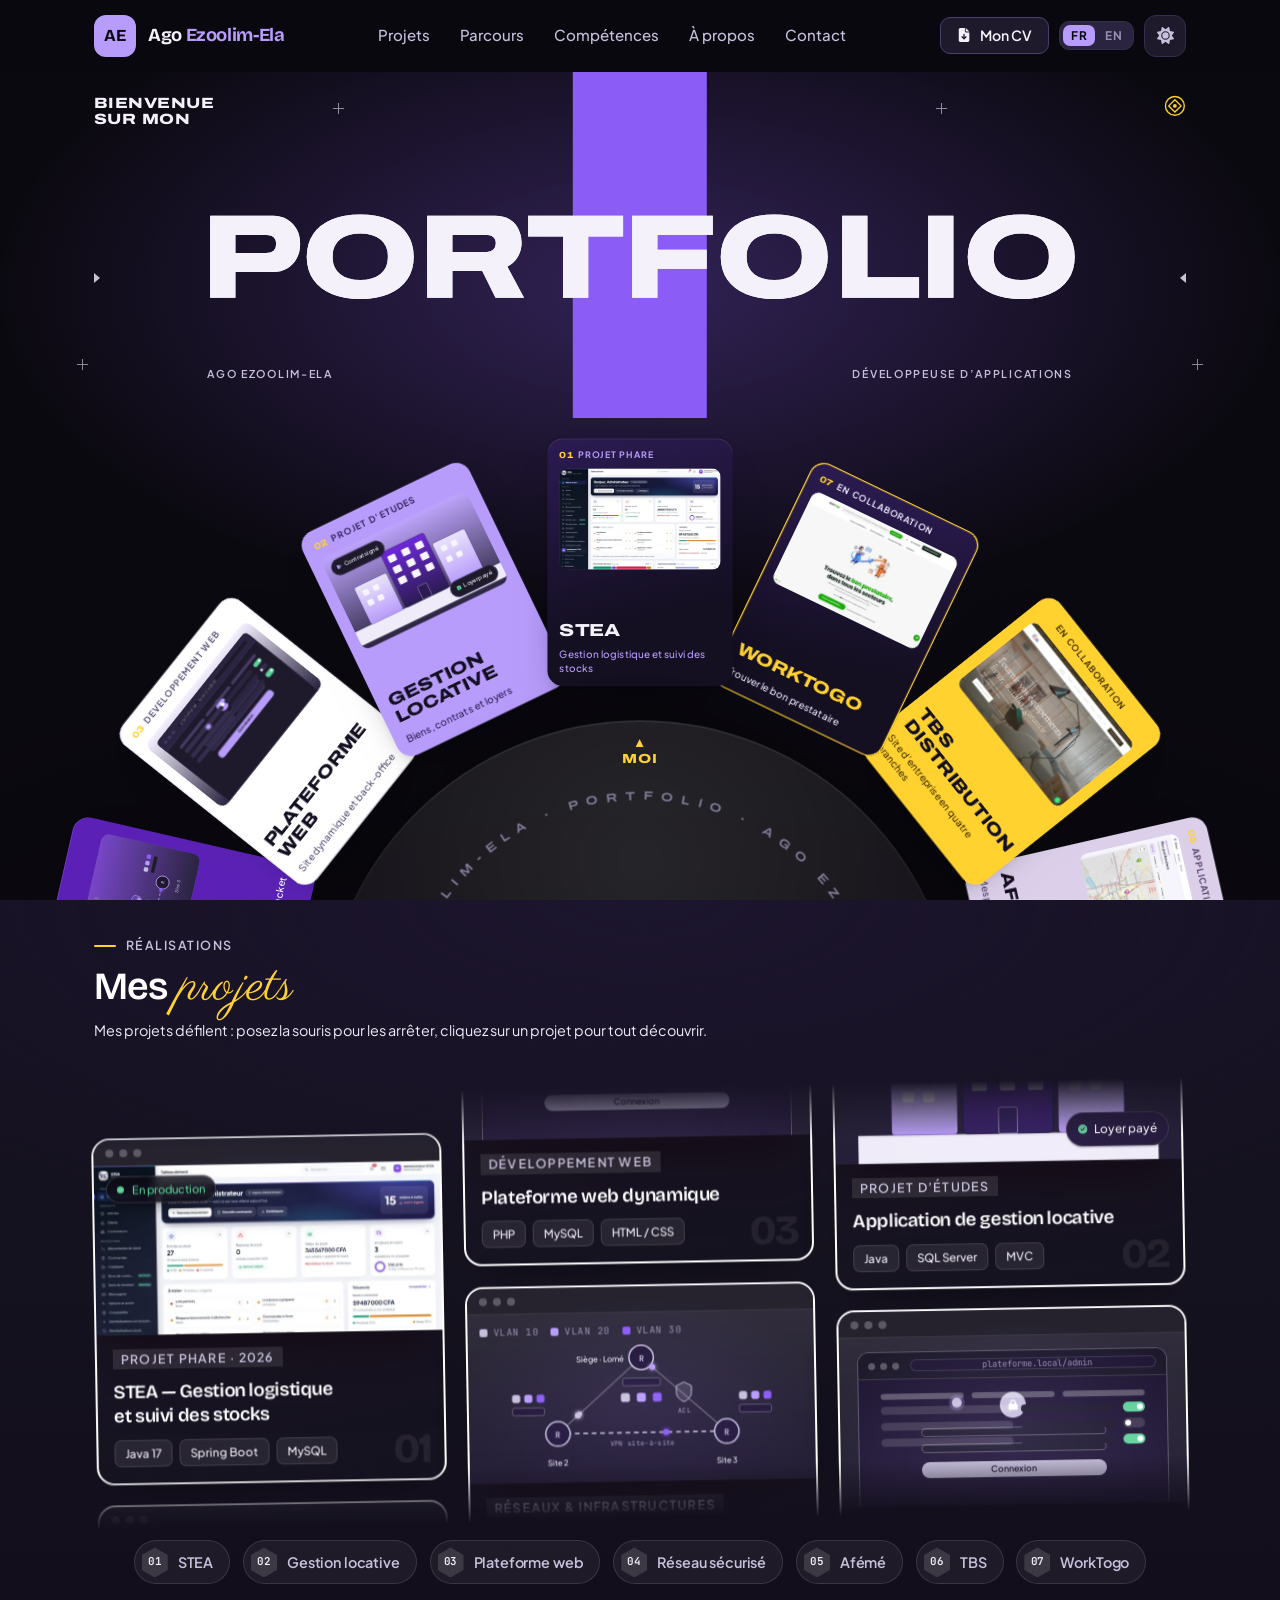
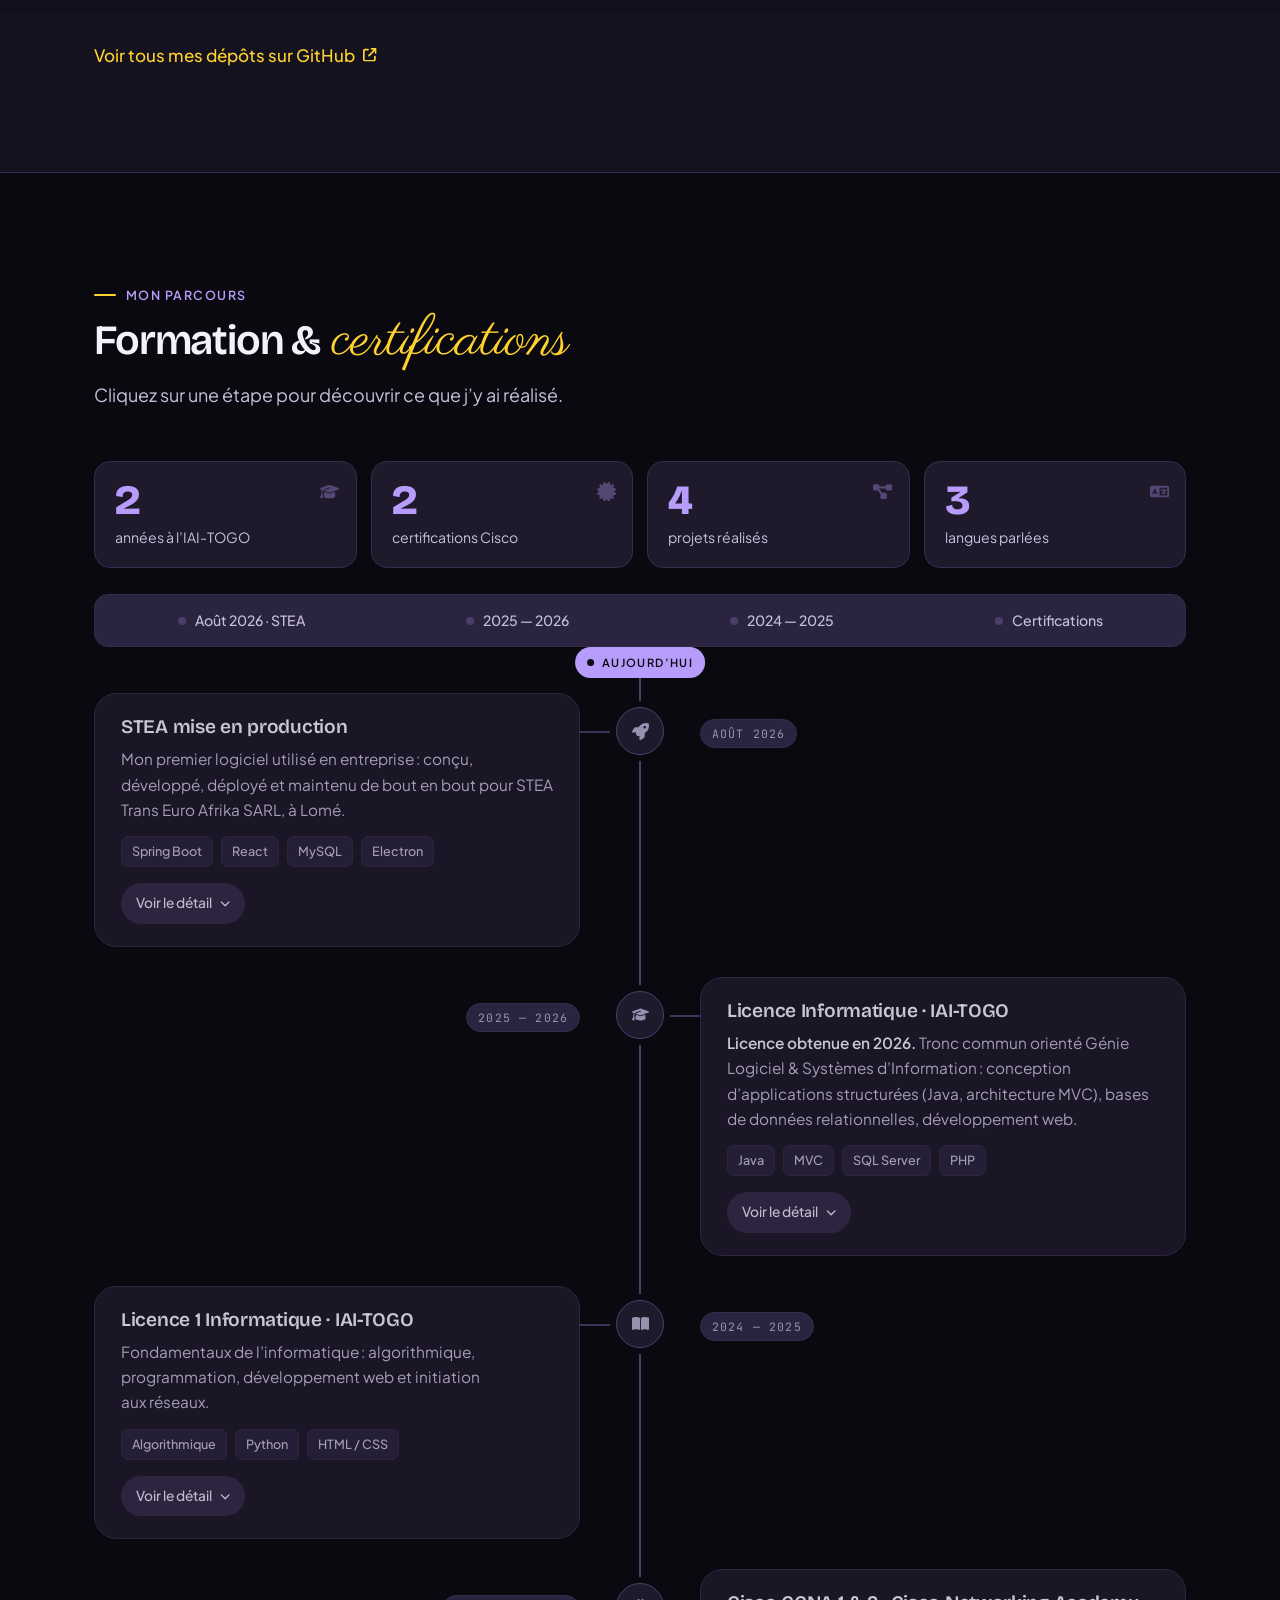
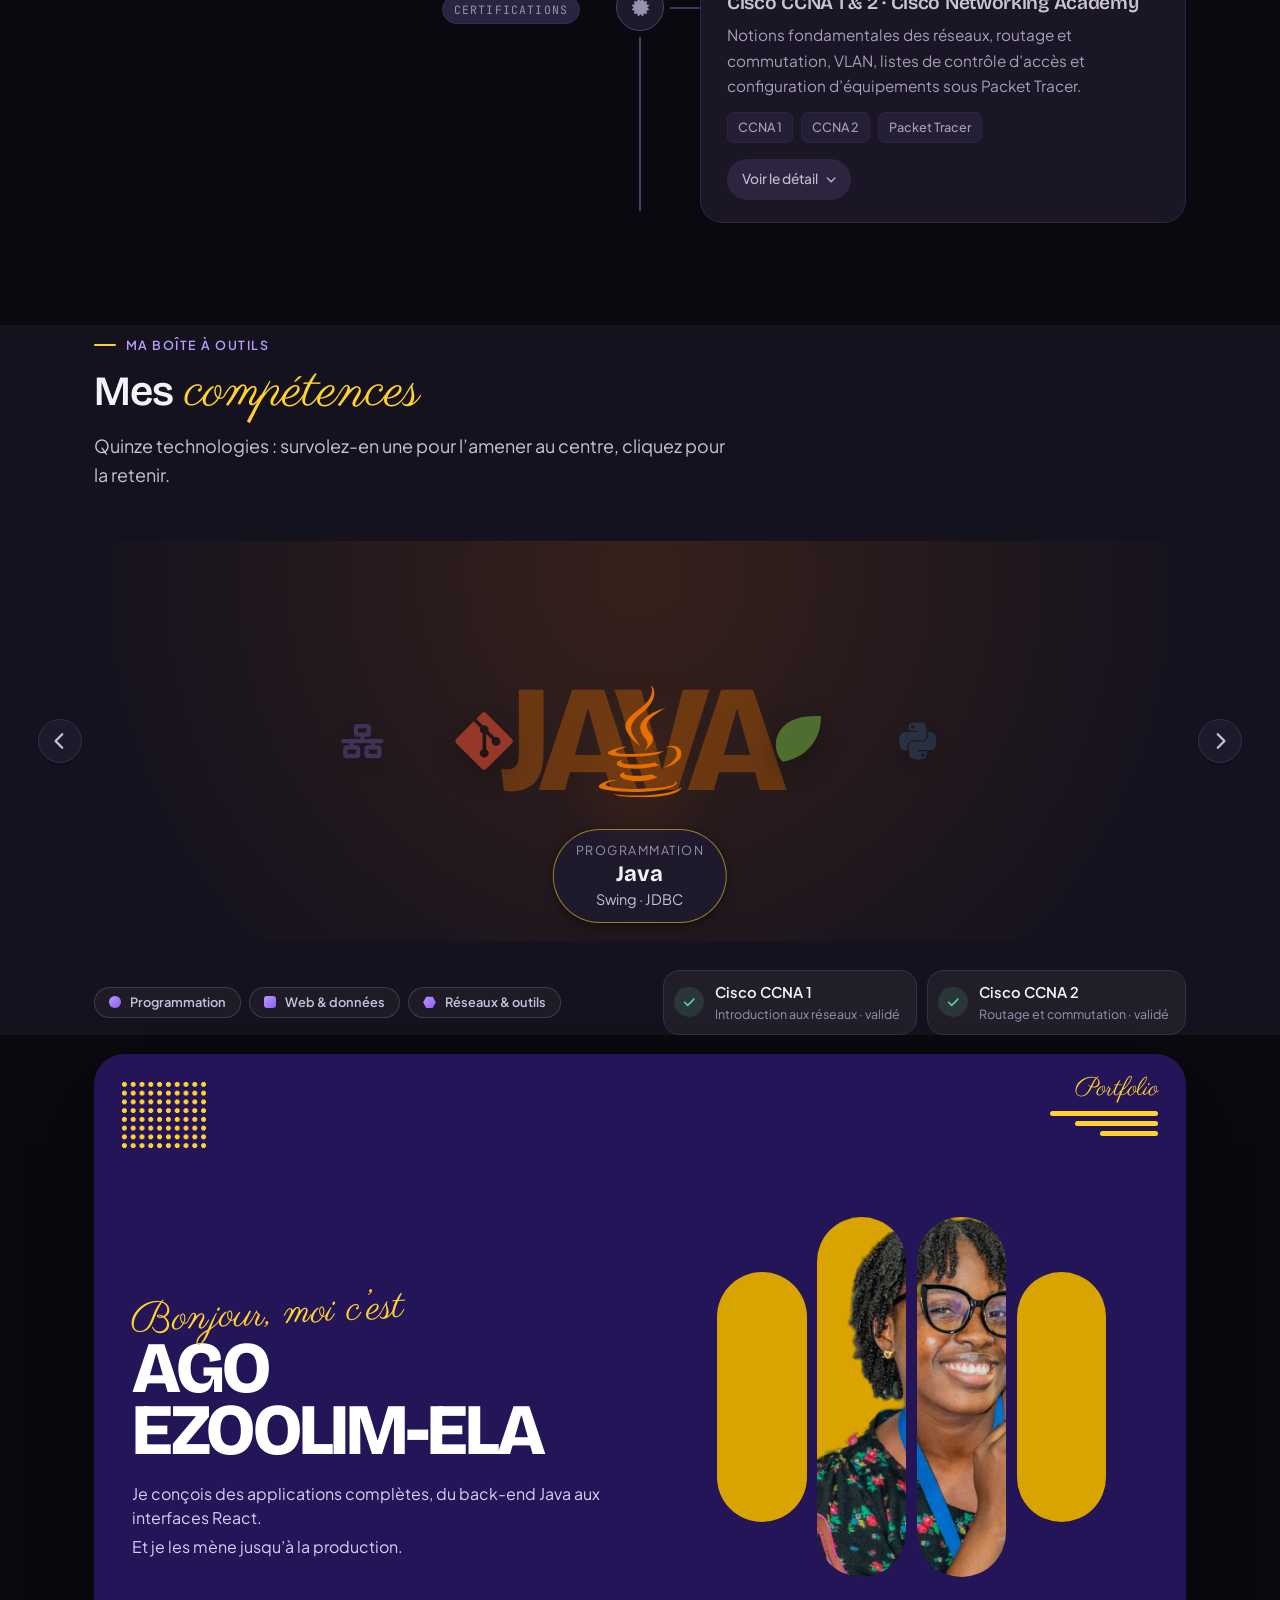
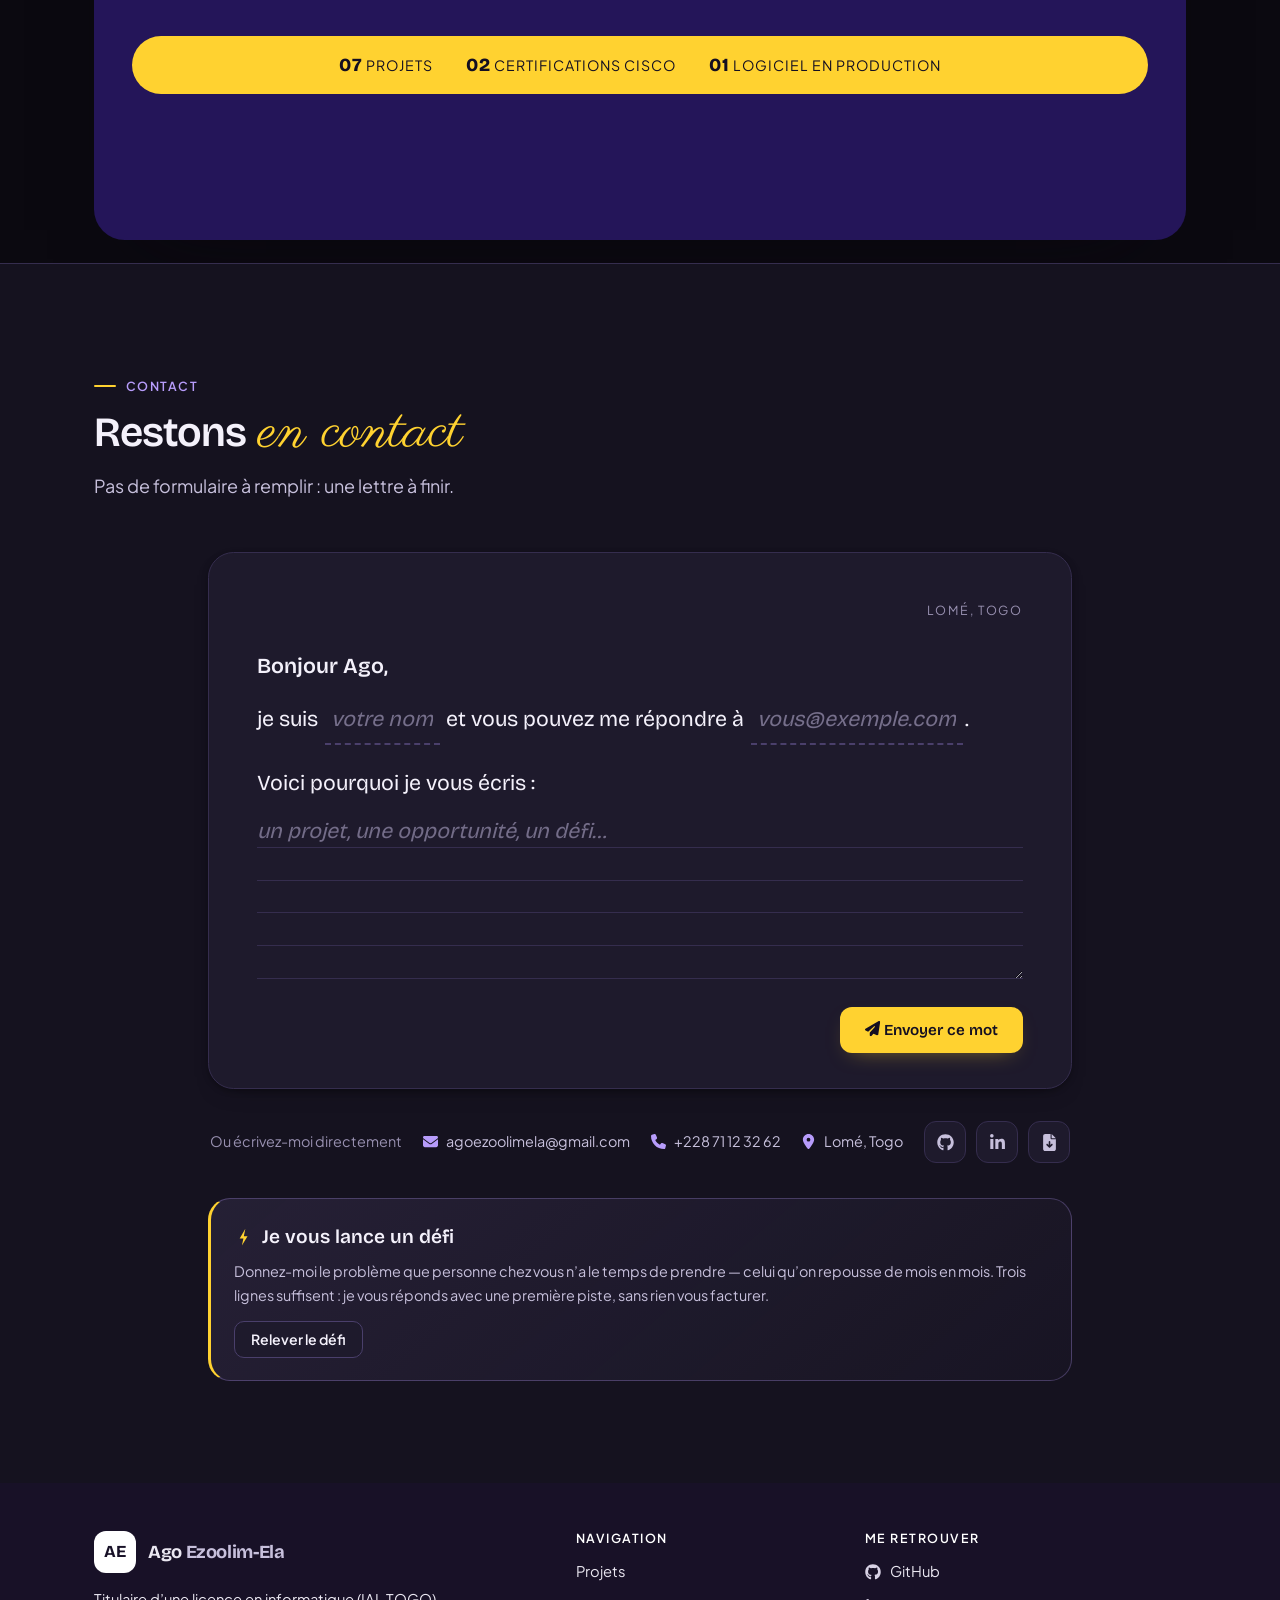
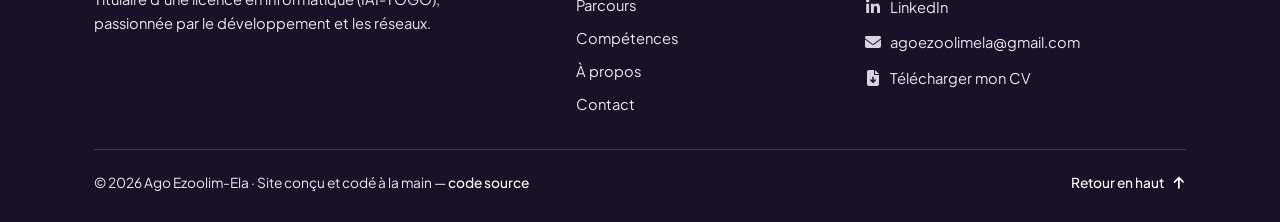
==== commit add1fe6f: "Palette noir, violet et jaune ; compétences en carrousel ; contact en lettre à compléter - Nouvelle " ====
--- a/index.html
+++ b/index.html
@@ -6,7 +6,7 @@
   <title>Ago Ezoolim-Ela — Génie logiciel & réseaux · Portfolio</title>
   <meta name="description" content="Portfolio d’Ago Ezoolim-Ela, développeuse d’applications, titulaire d’une licence en informatique (Génie Logiciel & Systèmes d’Information, IAI-TOGO, Lomé) — Java, Spring Boot, PHP, React, SQL, réseaux Cisco CCNA 1 & 2.">
   <meta name="color-scheme" content="light dark">
-  <meta name="theme-color" id="meta-theme-color" content="#FFFFFF">
+  <meta name="theme-color" id="meta-theme-color" content="#0B0910">
   <meta name="author" content="Ago Ezoolim-Ela">
   <link rel="canonical" href="https://ezoolim-ela.github.io/Portfolio/">
   <link rel="alternate" hreflang="fr" href="https://ezoolim-ela.github.io/Portfolio/">
@@ -48,7 +48,7 @@
     (function () {
       var t = null;
       try { t = localStorage.getItem('theme'); } catch (e) {}
-      if (t !== 'dark' && t !== 'light') t = 'light';
+      if (t !== 'dark' && t !== 'light') t = 'dark';   // noir dominant : la page s'ouvre en sombre
       document.documentElement.setAttribute('data-theme', t);
       // l'accueil attend intro.js pour faire son entrée (filet : il s'affiche seul au bout de 3 s)
       if (!window.matchMedia('(prefers-reduced-motion: reduce)').matches) {
@@ -56,7 +56,7 @@
         setTimeout(function () { document.documentElement.classList.remove('intro-pending'); }, 3000);
       }
       var m = document.getElementById('meta-theme-color');
-      if (m) m.setAttribute('content', t === 'dark' ? '#170A11' : '#FFFFFF');
+      if (m) m.setAttribute('content', t === 'dark' ? '#0B0910' : '#F7F5FB');
     })();
   </script>
 
@@ -68,7 +68,7 @@
   <noscript><link rel="stylesheet" href="https://fonts.googleapis.com/css2?family=Fraunces:opsz,wght@9..144,300..700&family=Bricolage+Grotesque:opsz,wght@12..96,500..800&family=Plus+Jakarta+Sans:wght@400;500;600;700&family=Parisienne&family=Archivo:wdth,wght@125,700;125,800&family=JetBrains+Mono:wght@500&display=swap"></noscript>
   <link rel="preload" href="https://api.fontshare.com/v2/css?f%5B%5D=clash-display@600,700&f%5B%5D=satoshi@400,500,700&display=swap" as="style" onload="this.onload=null;this.rel='stylesheet'">
   <noscript><link rel="stylesheet" href="https://api.fontshare.com/v2/css?f%5B%5D=clash-display@600,700&f%5B%5D=satoshi@400,500,700&display=swap"></noscript>
-  <link rel="stylesheet" href="styles.css?v=172">
+  <link rel="stylesheet" href="styles.css?v=200">
   <script src="transitions.js?v=2"></script>
 </head>
 <body>
@@ -112,6 +112,7 @@
 
   <main id="contenu">
 
+
     <!-- ===== Accueil « La roue » : d’après la vidéo de référence — PORTFOLIO qui s’enroule devant une bande, la roue des projets ===== -->
     <section class="hero hero-roue" id="accueil" data-polices="Archivo">
       <div class="hr-tete">
@@ -168,7 +169,7 @@
             <div class="rh-rangs" data-stagger>
               <div class="rh-rang reveal" data-axe="y" data-sens="haut">
                 <div class="rh-piste" data-piste="a">
-            <article class="rh-projet is-on" data-rh="0" data-c="#CDAE98" style="--c:#CDAE98">
+            <article class="rh-projet is-on" data-rh="0" data-c="#B79CFB" style="--c:#B79CFB">
               <div class="rh-vitrine">
                 <div class="rh-ancre">
                   <span class="rh-aura" aria-hidden="true"></span>
@@ -210,7 +211,7 @@
                 <div class="rh-plus-actions"><a href="stea.html" class="btn btn-glow btn-sm"><svg class="icon" aria-hidden="true" focusable="false"><use href="assets/icons.svg?v=3#book-open"></use></svg> Étude de cas</a><button type="button" class="btn btn-glass btn-sm" data-gallery-open="0"><svg class="icon" aria-hidden="true" focusable="false"><use href="assets/icons.svg?v=3#images"></use></svg> Voir les écrans</button><a href="https://github.com/Ezoolim-Ela/stea-desktop" target="_blank" rel="noopener" class="btn btn-glass btn-sm"><svg class="icon" aria-hidden="true" focusable="false"><use href="assets/icons.svg?v=3#desktop"></use></svg> Application bureau</a></div>
               </div>
             </article>
-            <article class="rh-projet" data-rh="1" data-c="#AB8975" style="--c:#AB8975">
+            <article class="rh-projet" data-rh="1" data-c="#8B5CF6" style="--c:#8B5CF6">
               <div class="rh-vitrine">
                 <div class="rh-ancre">
                   <span class="rh-aura" aria-hidden="true"></span>
@@ -225,14 +226,14 @@
                       <div class="scene scene-locatif" aria-hidden="true">
               <svg viewBox="0 0 320 180" class="scene-svg" focusable="false">
                 <defs>
-                  <linearGradient id="bld" x1="0" y1="0" x2="0" y2="1"><stop offset="0" stop-color="#6A2449"/><stop offset="1" stop-color="#3A1328"/></linearGradient>
-                  <linearGradient id="bld2" x1="0" y1="0" x2="0" y2="1"><stop offset="0" stop-color="#EBDACB"/><stop offset="1" stop-color="#CDAE98"/></linearGradient>
+                  <linearGradient id="bld" x1="0" y1="0" x2="0" y2="1"><stop offset="0" stop-color="#6D28D9"/><stop offset="1" stop-color="#2B1B52"/></linearGradient>
+                  <linearGradient id="bld2" x1="0" y1="0" x2="0" y2="1"><stop offset="0" stop-color="#E9E3FB"/><stop offset="1" stop-color="#B79CFB"/></linearGradient>
                 </defs>
-                <rect x="0" y="150" width="320" height="30" fill="#EEE6DE"/>
-                <rect x="36" y="70" width="70" height="80" rx="4" fill="url(#bld2)" stroke="rgba(74,25,50,.25)"/>
-                <rect x="214" y="58" width="70" height="92" rx="4" fill="url(#bld2)" stroke="rgba(74,25,50,.25)"/>
-                <rect x="112" y="30" width="96" height="120" rx="5" fill="url(#bld)" stroke="rgba(42,18,32,.45)"/>
-                <rect x="150" y="122" width="20" height="28" rx="2" fill="#3A1328" stroke="rgba(255,255,255,.5)"/>
+                <rect x="0" y="150" width="320" height="30" fill="#EFEBF8"/>
+                <rect x="36" y="70" width="70" height="80" rx="4" fill="url(#bld2)" stroke="rgba(91,33,182,.25)"/>
+                <rect x="214" y="58" width="70" height="92" rx="4" fill="url(#bld2)" stroke="rgba(91,33,182,.25)"/>
+                <rect x="112" y="30" width="96" height="120" rx="5" fill="url(#bld)" stroke="rgba(8,6,14,.45)"/>
+                <rect x="150" y="122" width="20" height="28" rx="2" fill="#2B1B52" stroke="rgba(255,255,255,.5)"/>
                 <g class="windows">
                   <rect class="w" x="122" y="42" width="16" height="14" rx="2"/><rect class="w" x="152" y="42" width="16" height="14" rx="2"/><rect class="w" x="182" y="42" width="16" height="14" rx="2"/>
                   <rect class="w" x="122" y="66" width="16" height="14" rx="2"/><rect class="w" x="152" y="66" width="16" height="14" rx="2"/><rect class="w" x="182" y="66" width="16" height="14" rx="2"/>
@@ -273,7 +274,7 @@
                 </div>
               </div>
             </article>
-            <article class="rh-projet" data-rh="2" data-c="#D6A5C0" style="--c:#D6A5C0">
+            <article class="rh-projet" data-rh="2" data-c="#B79CFB" style="--c:#B79CFB">
               <div class="rh-vitrine">
                 <div class="rh-ancre">
                   <span class="rh-aura" aria-hidden="true"></span>
@@ -333,7 +334,7 @@
                 </div>
               </div>
             </article>
-            <article class="rh-projet" data-rh="3" data-c="#C0648B" style="--c:#C0648B">
+            <article class="rh-projet" data-rh="3" data-c="#8B5CF6" style="--c:#8B5CF6">
               <div class="rh-vitrine">
                 <div class="rh-ancre">
                   <span class="rh-aura" aria-hidden="true"></span>
@@ -414,7 +415,7 @@
                 </div>
               </div>
             </article>
-            <article class="rh-projet" data-rh="4" data-c="#B9A2D6" style="--c:#B9A2D6">
+            <article class="rh-projet" data-rh="4" data-c="#B79CFB" style="--c:#B79CFB">
               <div class="rh-vitrine">
                 <div class="rh-ancre">
                   <span class="rh-aura" aria-hidden="true"></span>
@@ -455,7 +456,7 @@
                 </div>
               </div>
             </article>
-            <article class="rh-projet" data-rh="5" data-c="#9DB4D0" style="--c:#9DB4D0">
+            <article class="rh-projet" data-rh="5" data-c="#FFD230" style="--c:#FFD230">
               <div class="rh-vitrine">
                 <div class="rh-ancre">
                   <span class="rh-aura" aria-hidden="true"></span>
@@ -497,7 +498,7 @@
                 <div class="rh-plus-actions"><a href="https://www.tbstogo.com" target="_blank" rel="noopener" class="btn btn-glow btn-sm"><svg class="icon" aria-hidden="true" focusable="false"><use href="assets/icons.svg?v=3#globe"></use></svg> Voir le site</a><a href="https://github.com/Nova2026-graphik/TBS" target="_blank" rel="noopener" class="btn btn-glass btn-sm"><svg class="icon" aria-hidden="true" focusable="false"><use href="assets/icons.svg?v=3#github"></use></svg> Code source</a></div>
               </div>
             </article>
-            <article class="rh-projet" data-rh="6" data-c="#9CC59F" style="--c:#9CC59F">
+            <article class="rh-projet" data-rh="6" data-c="#FFD230" style="--c:#FFD230">
               <div class="rh-vitrine">
                 <div class="rh-ancre">
                   <span class="rh-aura" aria-hidden="true"></span>
@@ -543,7 +544,7 @@
             </div>
 
             <div class="container rh-bas reveal reveal--fondu">
-              <ol class="rh-puces" aria-label="Choisir un projet"><li><button type="button" class="rh-puce" style="--c:#CDAE98"><span class="rh-puce-hex">01</span> STEA</button></li><li><button type="button" class="rh-puce" style="--c:#AB8975"><span class="rh-puce-hex">02</span> Gestion locative</button></li><li><button type="button" class="rh-puce" style="--c:#D6A5C0"><span class="rh-puce-hex">03</span> Plateforme web</button></li><li><button type="button" class="rh-puce" style="--c:#C0648B"><span class="rh-puce-hex">04</span> Réseau sécurisé</button></li><li><button type="button" class="rh-puce" style="--c:#B9A2D6"><span class="rh-puce-hex">05</span> Afémé</button></li><li><button type="button" class="rh-puce" style="--c:#9DB4D0"><span class="rh-puce-hex">06</span> TBS</button></li><li><button type="button" class="rh-puce" style="--c:#9CC59F"><span class="rh-puce-hex">07</span> WorkTogo</button></li></ol>
+              <ol class="rh-puces" aria-label="Choisir un projet"><li><button type="button" class="rh-puce" style="--c:#B79CFB"><span class="rh-puce-hex">01</span> STEA</button></li><li><button type="button" class="rh-puce" style="--c:#8B5CF6"><span class="rh-puce-hex">02</span> Gestion locative</button></li><li><button type="button" class="rh-puce" style="--c:#B79CFB"><span class="rh-puce-hex">03</span> Plateforme web</button></li><li><button type="button" class="rh-puce" style="--c:#8B5CF6"><span class="rh-puce-hex">04</span> Réseau sécurisé</button></li><li><button type="button" class="rh-puce" style="--c:#B79CFB"><span class="rh-puce-hex">05</span> Afémé</button></li><li><button type="button" class="rh-puce" style="--c:#FFD230"><span class="rh-puce-hex">06</span> TBS</button></li><li><button type="button" class="rh-puce" style="--c:#FFD230"><span class="rh-puce-hex">07</span> WorkTogo</button></li></ol>
             </div>
           </div>
         </div>
@@ -585,7 +586,7 @@
           <button type="button" class="icon-btn gallery-close" id="gallery-close" aria-label="Fermer la galerie"><svg class="icon" aria-hidden="true" focusable="false"><use href="assets/icons.svg?v=3#xmark"></use></svg></button>
         </div>
         <figure class="gallery-figure">
-          <img id="gallery-img" src="" alt="">
+          <img id="gallery-img" src="[data-uri]" alt="" decoding="async">
           <figcaption id="gallery-cap"></figcaption>
         </figure>
         <button type="button" class="gallery-nav prev" id="gallery-prev" aria-label="Écran précédent"><svg class="icon" aria-hidden="true" focusable="false"><use href="assets/icons.svg?v=3#chevron-left"></use></svg></button>
@@ -673,7 +674,7 @@
                 <div class="tl-details-inner">
                   <p class="tl-details-title">Réalisations de l’année</p>
                   <ul class="tl-links">
-                    <li><a href="#projet-stea" class="tl-link"><svg class="icon" aria-hidden="true" focusable="false"><use href="assets/icons.svg?v=3#boxes-stacked"></use></svg> STEA — gestion logistique <small>Spring Boot · React</small></a></li>
+                    <li><a href="#projets" class="tl-link"><svg class="icon" aria-hidden="true" focusable="false"><use href="assets/icons.svg?v=3#boxes-stacked"></use></svg> STEA — gestion logistique <small>Spring Boot · React</small></a></li>
                     <li><a href="#projets" class="tl-link"><svg class="icon" aria-hidden="true" focusable="false"><use href="assets/icons.svg?v=3#building"></use></svg> Application de gestion locative <small>Java · SQL Server</small></a></li>
                     <li><a href="#projets" class="tl-link"><svg class="icon" aria-hidden="true" focusable="false"><use href="assets/icons.svg?v=3#globe"></use></svg> Plateforme web dynamique <small>PHP · MySQL</small></a></li>
                   </ul>
@@ -754,47 +755,74 @@
     <!-- ===== Compétences ===== -->
     <section class="section" id="competences">
       <!-- « L’orbite » : d’après l’image fournie — Java au cœur, les autres compétences en orbite, une famille par anneau -->
-      <div class="or-bloc">
-        <div class="container or-scene">
-          <div class="section-head reveal">
-            <p class="eyebrow">Ma boîte à outils</p>
-            <h2>Mes <em>compétences</em></h2>
-            <p class="section-lead">Quinze technologies en orbite autour de Java : survolez-en une pour voir ce que j’en fais.</p>
-          </div>
-          <div class="or-systeme" data-orbite>
-            <svg class="or-orbites or-orbites--large" viewBox="0 0 1100 610" aria-hidden="true" focusable="false"><defs><linearGradient id="or-degrade-large" x1="0" x2="1" y1="0" y2="0"><stop offset="0" stop-color="#CDAE98"/><stop offset=".5" stop-color="#D6A5C0"/><stop offset="1" stop-color="#C0648B"/></linearGradient></defs><g transform="rotate(-8 550 300)"><g class="or-orbite" data-famille="1"><path id="or-large-1" class="or-lueur" d="M258 300a292 126 0 1 0 584 0a292 126 0 1 0 -584 0" pathLength="1"/><path class="or-trace" d="M258 300a292 126 0 1 0 584 0a292 126 0 1 0 -584 0" pathLength="1"/><circle class="or-etincelle" r="3.2"><animateMotion dur="11s" repeatCount="indefinite" begin="-2s"><mpath href="#or-large-1"/></animateMotion></circle><circle class="or-etincelle or-etincelle--2" r="2.4"><animateMotion dur="17.6s" repeatCount="indefinite" begin="-5s" keyPoints="1;0" keyTimes="0;1" calcMode="linear"><mpath href="#or-large-1"/></animateMotion></circle></g><g class="or-orbite" data-famille="2"><path id="or-large-2" class="or-lueur" d="M132 300a418 186 0 1 0 836 0a418 186 0 1 0 -836 0" pathLength="1"/><path class="or-trace" d="M132 300a418 186 0 1 0 836 0a418 186 0 1 0 -836 0" pathLength="1"/><circle class="or-etincelle" r="3.2"><animateMotion dur="16s" repeatCount="indefinite" begin="-4s"><mpath href="#or-large-2"/></animateMotion></circle><circle class="or-etincelle or-etincelle--2" r="2.4"><animateMotion dur="25.6s" repeatCount="indefinite" begin="-10s" keyPoints="1;0" keyTimes="0;1" calcMode="linear"><mpath href="#or-large-2"/></animateMotion></circle></g><g class="or-orbite" data-famille="3"><path id="or-large-3" class="or-lueur" d="M22 300a528 240 0 1 0 1056 0a528 240 0 1 0 -1056 0" pathLength="1"/><path class="or-trace" d="M22 300a528 240 0 1 0 1056 0a528 240 0 1 0 -1056 0" pathLength="1"/><circle class="or-etincelle" r="3.2"><animateMotion dur="21s" repeatCount="indefinite" begin="-6s"><mpath href="#or-large-3"/></animateMotion></circle><circle class="or-etincelle or-etincelle--2" r="2.4"><animateMotion dur="33.6s" repeatCount="indefinite" begin="-15s" keyPoints="1;0" keyTimes="0;1" calcMode="linear"><mpath href="#or-large-3"/></animateMotion></circle></g></g><circle class="or-noeud" cx="47.2" cy="287.8" r="4"/><circle class="or-noeud" cx="1052.8" cy="312.2" r="4"/><circle class="or-noeud" cx="734.5" cy="111.4" r="4"/><circle class="or-noeud" cx="333.8" cy="484.2" r="4"/><circle class="or-noeud" cx="665.4" cy="403.3" r="4"/></svg>
-            <svg class="or-orbites or-orbites--compact" viewBox="0 0 460 460" aria-hidden="true" focusable="false"><defs><linearGradient id="or-degrade-compact" x1="0" x2="1" y1="0" y2="0"><stop offset="0" stop-color="#CDAE98"/><stop offset=".5" stop-color="#D6A5C0"/><stop offset="1" stop-color="#C0648B"/></linearGradient></defs><g><g class="or-orbite" data-famille="1"><path id="or-compact-1" class="or-lueur" d="M130 230a100 100 0 1 0 200 0a100 100 0 1 0 -200 0" pathLength="1"/><path class="or-trace" d="M130 230a100 100 0 1 0 200 0a100 100 0 1 0 -200 0" pathLength="1"/><circle class="or-etincelle" r="2.6"><animateMotion dur="11s" repeatCount="indefinite" begin="-2s"><mpath href="#or-compact-1"/></animateMotion></circle><circle class="or-etincelle or-etincelle--2" r="2"><animateMotion dur="17.6s" repeatCount="indefinite" begin="-5s" keyPoints="1;0" keyTimes="0;1" calcMode="linear"><mpath href="#or-compact-1"/></animateMotion></circle></g><g class="or-orbite" data-famille="2"><path id="or-compact-2" class="or-lueur" d="M78 230a152 152 0 1 0 304 0a152 152 0 1 0 -304 0" pathLength="1"/><path class="or-trace" d="M78 230a152 152 0 1 0 304 0a152 152 0 1 0 -304 0" pathLength="1"/><circle class="or-etincelle" r="2.6"><animateMotion dur="16s" repeatCount="indefinite" begin="-4s"><mpath href="#or-compact-2"/></animateMotion></circle><circle class="or-etincelle or-etincelle--2" r="2"><animateMotion dur="25.6s" repeatCount="indefinite" begin="-10s" keyPoints="1;0" keyTimes="0;1" calcMode="linear"><mpath href="#or-compact-2"/></animateMotion></circle></g><g class="or-orbite" data-famille="3"><path id="or-compact-3" class="or-lueur" d="M36 230a194 194 0 1 0 388 0a194 194 0 1 0 -388 0" pathLength="1"/><path class="or-trace" d="M36 230a194 194 0 1 0 388 0a194 194 0 1 0 -388 0" pathLength="1"/><circle class="or-etincelle" r="2.6"><animateMotion dur="21s" repeatCount="indefinite" begin="-6s"><mpath href="#or-compact-3"/></animateMotion></circle><circle class="or-etincelle or-etincelle--2" r="2"><animateMotion dur="33.6s" repeatCount="indefinite" begin="-15s" keyPoints="1;0" keyTimes="0;1" calcMode="linear"><mpath href="#or-compact-3"/></animateMotion></circle></g></g><circle class="or-noeud" cx="47.7" cy="163.6" r="3"/><circle class="or-noeud" cx="412.3" cy="296.4" r="3"/><circle class="or-noeud" cx="306.0" cy="98.4" r="3"/><circle class="or-noeud" cx="142.8" cy="354.5" r="3"/><circle class="or-noeud" cx="264.2" cy="324.0" r="3"/></svg>
-            <div class="or-astres" aria-label="Mes compétences" role="group">
-          <ul class="or-famille" data-famille="1" aria-label="Programmation">
-            <li class="or-astre or-rond or-coeur or-vers-d" data-famille="1" tabindex="-1" style="--x:50.000%;--y:49.180%;--t:170;--mx:50.000%;--my:50.000%;--mt:104;--c:#E76F00;--n:0"><span class="or-badge" aria-hidden="true"><span class="or-flotte"><span class="or-forme"><svg class="icon" aria-hidden="true" focusable="false"><use href="assets/icons.svg?v=3#java"></use></svg></span></span></span><span class="or-nom">Java</span><span class="or-bulle"><span class="or-bulle-nom" aria-hidden="true">Java</span><span class="or-bulle-det">Swing · JDBC</span></span></li>
-            <li class="or-astre or-rond or-vers-g" data-famille="1" tabindex="-1" style="--x:28.418%;--y:65.541%;--t:80;--mx:34.761%;--my:65.500%;--mt:48;--c:#6DB33F;--n:1"><span class="or-badge" aria-hidden="true"><span class="or-flotte"><span class="or-forme"><svg class="icon" aria-hidden="true" focusable="false"><use href="assets/icons.svg?v=3#spring"></use></svg></span></span></span><span class="or-nom">Spring Boot</span><span class="or-bulle"><span class="or-bulle-nom" aria-hidden="true">Spring Boot</span><span class="or-bulle-det">REST · JPA · Sécurité</span></span></li>
-            <li class="or-astre or-rond or-vers-g" data-famille="1" tabindex="-1" style="--x:41.009%;--y:31.459%;--t:66;--mx:30.543%;--my:40.304%;--mt:42;--c:#3776AB;--n:2"><span class="or-badge" aria-hidden="true"><span class="or-flotte"><span class="or-forme"><svg class="icon" aria-hidden="true" focusable="false"><use href="assets/icons.svg?v=3#python"></use></svg></span></span></span><span class="or-nom">Python</span><span class="or-bulle"><span class="or-bulle-nom" aria-hidden="true">Python</span><span class="or-bulle-det">Scripts · Automatisation</span></span></li>
-            <li class="or-astre or-rond or-vers-d or-vers-b" data-famille="1" tabindex="-1" style="--x:61.964%;--y:28.180%;--t:64;--mx:65.239%;--my:34.500%;--mt:42;--c:#A8B9CC;--n:3"><span class="or-badge" aria-hidden="true"><span class="or-flotte"><span class="or-forme"><svg class="icon" aria-hidden="true" focusable="false"><use href="assets/icons.svg?v=3#c"></use></svg></span></span></span><span class="or-nom">Langage C</span><span class="or-bulle"><span class="or-bulle-nom" aria-hidden="true">Langage C</span><span class="or-bulle-det">Algorithmique · Mémoire</span></span></li>
-            <li class="or-astre or-rond or-vers-d" data-famille="1" tabindex="-1" style="--x:58.991%;--y:66.902%;--t:64;--mx:65.500%;--my:65.239%;--mt:42;--c:#8892BF;--n:4"><span class="or-badge" aria-hidden="true"><span class="or-flotte"><span class="or-forme"><svg class="icon" aria-hidden="true" focusable="false"><use href="assets/icons.svg?v=3#php"></use></svg></span></span></span><span class="or-nom">PHP</span><span class="or-bulle"><span class="or-bulle-nom" aria-hidden="true">PHP</span><span class="or-bulle-det">Sites dynamiques</span></span></li>
-          </ul>
-          <ul class="or-famille" data-famille="2" aria-label="Web & données">
-            <li class="or-astre or-carre or-vers-d or-vers-b" data-famille="2" tabindex="-1" style="--x:66.282%;--y:73.607%;--t:64;--mx:40.891%;--my:18.239%;--mt:42;--c:#E34F26;--n:5"><span class="or-badge" aria-hidden="true"><span class="or-flotte"><span class="or-forme"><svg class="icon" aria-hidden="true" focusable="false"><use href="assets/icons.svg?v=3#html5"></use></svg></span></span></span><span class="or-nom">HTML5</span><span class="or-bulle"><span class="or-bulle-nom" aria-hidden="true">HTML5</span><span class="or-bulle-det">Structure · Accessibilité</span></span></li>
-            <li class="or-astre or-carre or-vers-g or-vers-b" data-famille="2" tabindex="-1" style="--x:40.927%;--y:80.852%;--t:64;--mx:76.565%;--my:30.348%;--mt:42;--c:#1572B6;--n:6"><span class="or-badge" aria-hidden="true"><span class="or-flotte"><span class="or-forme"><svg class="icon" aria-hidden="true" focusable="false"><use href="assets/icons.svg?v=3#css3-alt"></use></svg></span></span></span><span class="or-nom">CSS3</span><span class="or-bulle"><span class="or-bulle-nom" aria-hidden="true">CSS3</span><span class="or-bulle-det">Grilles · Responsive</span></span></li>
-            <li class="or-astre or-carre or-vers-d or-vers-b" data-famille="2" tabindex="-1" style="--x:16.582%;--y:70.180%;--t:64;--mx:81.913%;--my:58.543%;--mt:42;--c:#F7DF1E;--n:7"><span class="or-badge" aria-hidden="true"><span class="or-flotte"><span class="or-forme"><svg class="icon" aria-hidden="true" focusable="false"><use href="assets/icons.svg?v=3#js"></use></svg></span></span></span><span class="or-nom">JavaScript</span><span class="or-bulle"><span class="or-bulle-nom" aria-hidden="true">JavaScript</span><span class="or-bulle-det">DOM · Fetch</span></span></li>
-            <li class="or-astre or-carre or-vers-d" data-famille="2" tabindex="-1" style="--x:22.164%;--y:34.082%;--t:78;--mx:63.174%;--my:80.304%;--mt:48;--c:#61DAFB;--n:8"><span class="or-badge" aria-hidden="true"><span class="or-flotte"><span class="or-forme"><svg class="icon" aria-hidden="true" focusable="false"><use href="assets/icons.svg?v=3#react"></use></svg></span></span></span><span class="or-nom">React</span><span class="or-bulle"><span class="or-bulle-nom" aria-hidden="true">React</span><span class="or-bulle-det">Composants · Hooks</span></span></li>
-            <li class="or-astre or-carre or-vers-d" data-famille="2" tabindex="-1" style="--x:46.336%;--y:19.344%;--t:76;--mx:34.478%;--my:79.174%;--mt:48;--c:#4479A1;--n:9"><span class="or-badge" aria-hidden="true"><span class="or-flotte"><span class="or-forme"><svg class="icon" aria-hidden="true" focusable="false"><use href="assets/icons.svg?v=3#database"></use></svg></span></span></span><span class="or-nom">MySQL</span><span class="or-bulle"><span class="or-bulle-nom" aria-hidden="true">MySQL</span><span class="or-bulle-det">Modélisation · SQL</span></span></li>
-            <li class="or-astre or-carre or-vers-g" data-famille="2" tabindex="-1" style="--x:71.582%;--y:19.607%;--t:64;--mx:20.957%;--my:65.761%;--mt:42;--c:#CC2927;--n:10"><span class="or-badge" aria-hidden="true"><span class="or-flotte"><span class="or-forme"><svg class="icon" aria-hidden="true" focusable="false"><use href="assets/icons.svg?v=3#server"></use></svg></span></span></span><span class="or-nom">SQL Server</span><span class="or-bulle"><span class="or-bulle-nom" aria-hidden="true">SQL Server</span><span class="or-bulle-det">T-SQL · Procédures</span></span></li>
-            <li class="or-astre or-carre or-vers-g" data-famille="2" tabindex="-1" style="--x:86.891%;--y:48.066%;--t:70;--mx:24.870%;--my:28.543%;--mt:42;--c:#2DD4BF;--n:11"><span class="or-badge" aria-hidden="true"><span class="or-flotte"><span class="or-forme"><svg class="icon" aria-hidden="true" focusable="false"><use href="assets/icons.svg?v=3#plug"></use></svg></span></span></span><span class="or-nom">API REST</span><span class="or-bulle"><span class="or-bulle-nom" aria-hidden="true">API REST</span><span class="or-bulle-det">JSON · JWT</span></span></li>
-          </ul>
-          <ul class="or-famille" data-famille="3" aria-label="Réseaux & outils">
-            <li class="or-astre or-hexa or-vers-d" data-famille="3" tabindex="-1" style="--x:10.673%;--y:34.689%;--t:72;--mx:61.261%;--my:9.370%;--mt:42;--c:#1BA0D7;--n:12"><span class="or-badge" aria-hidden="true"><span class="or-flotte"><span class="or-forme"><svg class="icon" aria-hidden="true" focusable="false"><use href="assets/icons.svg?v=3#cisco"></use></svg></span></span></span><span class="or-nom">Cisco Packet Tracer</span><span class="or-bulle"><span class="or-bulle-nom" aria-hidden="true">Cisco Packet Tracer</span><span class="or-bulle-det">Maquettes réseau</span></span></li>
-            <li class="or-astre or-hexa or-vers-g or-vers-b" data-famille="3" tabindex="-1" style="--x:83.291%;--y:14.164%;--t:72;--mx:79.565%;--my:80.087%;--mt:42;--c:#8E7CFF;--n:13"><span class="or-badge" aria-hidden="true"><span class="or-flotte"><span class="or-forme"><svg class="icon" aria-hidden="true" focusable="false"><use href="assets/icons.svg?v=3#network-wired"></use></svg></span></span></span><span class="or-nom">VLAN · Routage · ACL</span><span class="or-bulle"><span class="or-bulle-nom" aria-hidden="true">VLAN · Routage · ACL</span><span class="or-bulle-det">Segmentation · Filtrage</span></span></li>
-            <li class="or-astre or-hexa or-vers-g" data-famille="3" tabindex="-1" style="--x:54.282%;--y:87.820%;--t:72;--mx:9.174%;--my:60.565%;--mt:42;--c:#F05032;--n:14"><span class="or-badge" aria-hidden="true"><span class="or-flotte"><span class="or-forme"><svg class="icon" aria-hidden="true" focusable="false"><use href="assets/icons.svg?v=3#git-alt"></use></svg></span></span></span><span class="or-nom">Git &amp; GitHub</span><span class="or-bulle"><span class="or-bulle-nom" aria-hidden="true">Git &amp; GitHub</span><span class="or-bulle-det">Branches · Pull requests</span></span></li>
-          </ul>
-            </div>
-          </div>
-          <div class="or-carte" aria-hidden="true">
-            <span class="or-carte-icone"></span>
-            <span class="or-carte-texte"><span class="or-carte-fam"></span><span class="or-carte-nom"></span><span class="or-carte-det"></span></span>
-          </div>
-          <div class="or-pied">
-            <ul class="or-legende" aria-label="Les trois familles : touchez-en une pour la faire ressortir"><li><button type="button" class="or-leg" data-famille="1" aria-pressed="false"><span class="or-leg-forme or-rond" aria-hidden="true"></span>Programmation</button></li><li><button type="button" class="or-leg" data-famille="2" aria-pressed="false"><span class="or-leg-forme or-carre" aria-hidden="true"></span>Web &amp; données</button></li><li><button type="button" class="or-leg" data-famille="3" aria-pressed="false"><span class="or-leg-forme or-hexa" aria-hidden="true"></span>Réseaux &amp; outils</button></li></ul>
-            <div class="certs or-certs" aria-label="Certifications">
+      <div class="container">
+        <div class="section-head reveal">
+          <p class="eyebrow">Ma boîte à outils</p>
+          <h2>Mes <em>compétences</em></h2>
+          <p class="section-lead">Quinze technologies : survolez-en une pour l’amener au centre, cliquez pour la retenir.</p>
+        </div>
+      </div>
+      <div class="cp-scene reveal" data-carrousel>
+        <p class="cp-geant" aria-hidden="true"><span data-cp-geant></span></p>
+        <span class="cp-colline" aria-hidden="true"></span>
+        <ul class="cp-piste" aria-label="Mes technologies">
+          <li class="cp-place"><button type="button" class="cp-item" data-i="0" data-famille="1" style="--c:#E76F00" data-nom="Java" data-det="Swing · JDBC" data-fam="Programmation" aria-label="Java">
+            <span class="cp-logo"><svg class="icon" aria-hidden="true" focusable="false"><use href="assets/icons.svg?v=3#java"></use></svg></span>
+          </button></li>
+          <li class="cp-place"><button type="button" class="cp-item" data-i="1" data-famille="1" style="--c:#6DB33F" data-nom="Spring Boot" data-det="REST · JPA · Sécurité" data-fam="Programmation" aria-label="Spring Boot">
+            <span class="cp-logo"><svg class="icon" aria-hidden="true" focusable="false"><use href="assets/icons.svg?v=3#spring"></use></svg></span>
+          </button></li>
+          <li class="cp-place"><button type="button" class="cp-item" data-i="2" data-famille="1" style="--c:#3776AB" data-nom="Python" data-det="Scripts · Automatisation" data-fam="Programmation" aria-label="Python">
+            <span class="cp-logo"><svg class="icon" aria-hidden="true" focusable="false"><use href="assets/icons.svg?v=3#python"></use></svg></span>
+          </button></li>
+          <li class="cp-place"><button type="button" class="cp-item" data-i="3" data-famille="1" style="--c:#A8B9CC" data-nom="Langage C" data-det="Algorithmique · Mémoire" data-fam="Programmation" aria-label="Langage C">
+            <span class="cp-logo"><svg class="icon" aria-hidden="true" focusable="false"><use href="assets/icons.svg?v=3#c"></use></svg></span>
+          </button></li>
+          <li class="cp-place"><button type="button" class="cp-item" data-i="4" data-famille="1" style="--c:#8892BF" data-nom="PHP" data-det="Sites dynamiques" data-fam="Programmation" aria-label="PHP">
+            <span class="cp-logo"><svg class="icon" aria-hidden="true" focusable="false"><use href="assets/icons.svg?v=3#php"></use></svg></span>
+          </button></li>
+          <li class="cp-place"><button type="button" class="cp-item" data-i="5" data-famille="2" style="--c:#E34F26" data-nom="HTML5" data-det="Structure · Accessibilité" data-fam="Web &amp; données" aria-label="HTML5">
+            <span class="cp-logo"><svg class="icon" aria-hidden="true" focusable="false"><use href="assets/icons.svg?v=3#html5"></use></svg></span>
+          </button></li>
+          <li class="cp-place"><button type="button" class="cp-item" data-i="6" data-famille="2" style="--c:#1572B6" data-nom="CSS3" data-det="Grilles · Responsive" data-fam="Web &amp; données" aria-label="CSS3">
+            <span class="cp-logo"><svg class="icon" aria-hidden="true" focusable="false"><use href="assets/icons.svg?v=3#css3-alt"></use></svg></span>
+          </button></li>
+          <li class="cp-place"><button type="button" class="cp-item" data-i="7" data-famille="2" style="--c:#F7DF1E" data-nom="JavaScript" data-det="DOM · Fetch" data-fam="Web &amp; données" aria-label="JavaScript">
+            <span class="cp-logo"><svg class="icon" aria-hidden="true" focusable="false"><use href="assets/icons.svg?v=3#js"></use></svg></span>
+          </button></li>
+          <li class="cp-place"><button type="button" class="cp-item" data-i="8" data-famille="2" style="--c:#61DAFB" data-nom="React" data-det="Composants · Hooks" data-fam="Web &amp; données" aria-label="React">
+            <span class="cp-logo"><svg class="icon" aria-hidden="true" focusable="false"><use href="assets/icons.svg?v=3#react"></use></svg></span>
+          </button></li>
+          <li class="cp-place"><button type="button" class="cp-item" data-i="9" data-famille="2" style="--c:#4479A1" data-nom="MySQL" data-det="Modélisation · SQL" data-fam="Web &amp; données" aria-label="MySQL">
+            <span class="cp-logo"><svg class="icon" aria-hidden="true" focusable="false"><use href="assets/icons.svg?v=3#database"></use></svg></span>
+          </button></li>
+          <li class="cp-place"><button type="button" class="cp-item" data-i="10" data-famille="2" style="--c:#CC2927" data-nom="SQL Server" data-det="T-SQL · Procédures" data-fam="Web &amp; données" aria-label="SQL Server">
+            <span class="cp-logo"><svg class="icon" aria-hidden="true" focusable="false"><use href="assets/icons.svg?v=3#server"></use></svg></span>
+          </button></li>
+          <li class="cp-place"><button type="button" class="cp-item" data-i="11" data-famille="2" style="--c:#2DD4BF" data-nom="API REST" data-det="JSON · JWT" data-fam="Web &amp; données" aria-label="API REST">
+            <span class="cp-logo"><svg class="icon" aria-hidden="true" focusable="false"><use href="assets/icons.svg?v=3#plug"></use></svg></span>
+          </button></li>
+          <li class="cp-place"><button type="button" class="cp-item" data-i="12" data-famille="3" style="--c:#1BA0D7" data-nom="Cisco Packet Tracer" data-det="Maquettes réseau" data-fam="Réseaux &amp; outils" aria-label="Cisco Packet Tracer">
+            <span class="cp-logo"><svg class="icon" aria-hidden="true" focusable="false"><use href="assets/icons.svg?v=3#cisco"></use></svg></span>
+          </button></li>
+          <li class="cp-place"><button type="button" class="cp-item" data-i="13" data-famille="3" style="--c:#8E7CFF" data-nom="VLAN · Routage · ACL" data-det="Segmentation · Filtrage" data-fam="Réseaux &amp; outils" aria-label="VLAN · Routage · ACL">
+            <span class="cp-logo"><svg class="icon" aria-hidden="true" focusable="false"><use href="assets/icons.svg?v=3#network-wired"></use></svg></span>
+          </button></li>
+          <li class="cp-place"><button type="button" class="cp-item" data-i="14" data-famille="3" style="--c:#F05032" data-nom="Git &amp; GitHub" data-det="Branches · Pull requests" data-fam="Réseaux &amp; outils" aria-label="Git & GitHub">
+            <span class="cp-logo"><svg class="icon" aria-hidden="true" focusable="false"><use href="assets/icons.svg?v=3#git-alt"></use></svg></span>
+          </button></li>
+        </ul>
+        <p class="cp-etiquette"><span class="cp-fam"></span><b class="cp-nom"></b><span class="cp-det"></span></p>
+        <button type="button" class="cp-fleche cp-fleche--g" aria-label="Technologie précédente"><svg class="icon" aria-hidden="true" focusable="false"><use href="assets/icons.svg?v=3#chevron-left"></use></svg></button>
+        <button type="button" class="cp-fleche cp-fleche--d" aria-label="Technologie suivante"><svg class="icon" aria-hidden="true" focusable="false"><use href="assets/icons.svg?v=3#chevron-right"></use></svg></button>
+      </div>
+      <div class="container cp-pied">
+        <ul class="or-legende" aria-label="Les trois familles : touchez-en une pour la faire ressortir">
+          <li><button type="button" class="or-leg" data-famille="1" aria-pressed="false"><span class="or-leg-forme or-rond" aria-hidden="true"></span>Programmation</button></li>
+          <li><button type="button" class="or-leg" data-famille="2" aria-pressed="false"><span class="or-leg-forme or-carre" aria-hidden="true"></span>Web &amp; données</button></li>
+          <li><button type="button" class="or-leg" data-famille="3" aria-pressed="false"><span class="or-leg-forme or-hexa" aria-hidden="true"></span>Réseaux &amp; outils</button></li>
+        </ul>
+        <div class="certs or-certs" aria-label="Certifications">
           <div class="cert">
             <span class="cert-check" aria-hidden="true"><svg class="icon" aria-hidden="true" focusable="false"><use href="assets/icons.svg?v=3#check"></use></svg></span>
             <div><strong>Cisco CCNA 1</strong><span>Introduction aux réseaux · validé</span></div>
@@ -804,29 +832,39 @@
             <div><strong>Cisco CCNA 2</strong><span>Routage et commutation · validé</span></div>
           </div>
         </div>
-          </div>
-        </div>
       </div>
     </section>
 
-    <!-- ===== À propos : la photo à gauche, le texte à droite ===== -->
-    <section class="section" id="a-propos">
-      <div class="container ap-grille reveal reveal--zoom-fort">
-        <figure class="ap-photo ap-photo--detouree">
-          <span class="ap-fond" aria-hidden="true"></span>
-          <img class="ap-img" src="assets/ago-ezoolim-ela-detouree-600.webp" srcset="assets/ago-ezoolim-ela-detouree-600.webp 600w, assets/ago-ezoolim-ela-detouree-920.webp 920w" sizes="(max-width: 860px) 78vw, 440px" width="920" height="1239" alt="Ago Ezoolim-Ela, souriante, en robe fleurie" loading="lazy" decoding="async">
-        </figure>
-        <div class="ap-texte">
-          <div class="section-head">
-            <h2>À propos <em>de moi</em></h2>
-          </div>
-          <div class="apropos-texte">
-            <p>Je suis une développeuse web passionnée par la création de solutions numériques modernes, utiles et adaptées aux besoins réels.</p>
-            <p>Je développe principalement avec <strong>Java, Spring Boot, React, PostgreSQL et les API REST</strong>, tout en m’intéressant de plus en plus à l’intégration de <strong>l’intelligence artificielle</strong> dans les applications.</p>
-            <p>J’aime partir d’un problème concret, réfléchir à une solution simple et construire une application fonctionnelle, intuitive et évolutive.</p>
-            <p>À travers mes projets, je cherche constamment à améliorer mes compétences, à expérimenter de nouvelles technologies et surtout à créer des solutions qui ont un véritable impact.</p>
-          </div>
-        </div>
+
+    <!-- ===== À propos : à sa place dans le menu, mais sur toute la hauteur
+         de l'écran — on la découvre entière d'un coup. ===== -->
+    <section class="hero-apropos" id="a-propos">
+      <div class="container">
+      <div class="pa-affiche reveal">
+        <span class="pa-points" aria-hidden="true"></span>
+        <div class="pa-signe" aria-hidden="true">
+          <p class="pa-signe-mot">Portfolio</p>
+          <span class="pa-barre"></span><span class="pa-barre"></span><span class="pa-barre"></span>
+        </div>
+        <div class="pa-dire">
+          <p class="pa-salut">Bonjour, moi c’est</p>
+          <h2 class="pa-nom"><span>AGO</span><span>EZOOLIM-ELA</span></h2>
+          <p class="pa-ligne">Je conçois des applications complètes, du back-end Java aux interfaces React.</p>
+          <p class="pa-ligne">Et je les mène jusqu’à la production.</p>
+        </div>
+        <div class="pa-capsules">
+          <span class="pa-caps pa-caps--courte" style="--i:0" aria-hidden="true"></span>
+          <span class="pa-caps pa-caps--photo" style="--i:1" aria-hidden="true"></span>
+          <span class="pa-caps pa-caps--photo" style="--i:2" aria-hidden="true"></span>
+          <span class="pa-caps pa-caps--courte" style="--i:3" aria-hidden="true"></span>
+        </div>
+        <p class="sr-only">Ago Ezoolim-Ela, souriante, en robe fleurie</p>
+        <ul class="pa-bandeau">
+          <li><b>07</b> projets</li>
+          <li><b>02</b> certifications Cisco</li>
+          <li><b>01</b> logiciel en production</li>
+        </ul>
+      </div>
       </div>
     </section>
 
@@ -836,52 +874,60 @@
         <div class="section-head reveal">
           <p class="eyebrow">Contact</p>
           <h2>Restons <em>en contact</em></h2>
-        </div>
-        <div class="contact-grid">
-          <div class="contact-info reveal reveal--gauche">
-            <h3>Un projet ? Une question ?</h3>
-            <p>Écrivez-moi directement ou utilisez le formulaire : je vous réponds rapidement.</p>
-            <ul class="contact-list">
-              <li><span class="icon-gem" aria-hidden="true"><svg class="icon" aria-hidden="true" focusable="false"><use href="assets/icons.svg?v=3#envelope"></use></svg></span><div><span>E-mail</span><a href="mailto:agoezoolimela@gmail.com">agoezoolimela@gmail.com</a></div></li>
-              <li><span class="icon-gem" aria-hidden="true"><svg class="icon" aria-hidden="true" focusable="false"><use href="assets/icons.svg?v=3#phone"></use></svg></span><div><span>Téléphone</span><a href="tel:+22871123262">+228 71 12 32 62</a></div></li>
-              <li><span class="icon-gem" aria-hidden="true"><svg class="icon" aria-hidden="true" focusable="false"><use href="assets/icons.svg?v=3#location-dot"></use></svg></span><div><span>Localisation</span><p>Lomé, Togo</p></div></li>
-            </ul>
-            <div class="social-row">
-              <a href="https://github.com/Ezoolim-Ela" target="_blank" rel="noopener" class="icon-btn" aria-label="GitHub"><svg class="icon" aria-hidden="true" focusable="false"><use href="assets/icons.svg?v=3#github"></use></svg></a>
-              <a href="https://linkedin.com/in/ago-ezoolim-ela" target="_blank" rel="noopener" class="icon-btn" aria-label="LinkedIn"><svg class="icon" aria-hidden="true" focusable="false"><use href="assets/icons.svg?v=3#linkedin-in"></use></svg></a>
-              <a href="assets/CV_Ago_Ezoolim-Ela.pdf" target="_blank" rel="noopener" class="icon-btn" aria-label="Mon CV (PDF)"><svg class="icon" aria-hidden="true" focusable="false"><use href="assets/icons.svg?v=3#file-arrow-down"></use></svg></a>
-            </div>
-            <div class="defi reveal">
-              <p class="defi-titre"><svg class="icon" aria-hidden="true" focusable="false"><use href="assets/icons.svg?v=3#eclair"></use></svg>Je vous lance un défi</p>
-              <p class="defi-texte">Donnez-moi le problème que personne chez vous n’a le temps de prendre — celui qu’on repousse de mois en mois. Trois lignes suffisent : je vous réponds avec une première piste, sans rien vous facturer.</p>
-              <button type="button" class="btn btn-glass btn-sm" data-defi="Mon défi : &#10;&#10;Ce qu’on a déjà essayé : &#10;&#10;Ce que j’aimerais obtenir : ">Relever le défi</button>
-            </div>
-          </div>
-
-          <form class="glass contact-form reveal reveal--fondu" id="contact-form" data-stagger action="https://formspree.io/f/xoqzlkpd" method="POST" novalidate>
-            <input type="hidden" name="_subject" value="Nouveau message depuis le portfolio">
-            <p class="hp-field" aria-hidden="true"><label>Ne pas remplir <input type="text" name="_gotcha" tabindex="-1" autocomplete="off"></label></p>
-            <div class="field reveal">
-              <label for="name">Nom complet</label>
-              <input type="text" id="name" name="name" autocomplete="name" placeholder="Votre nom" required>
-              <p class="field-error" id="name-error" role="alert"></p>
-            </div>
-            <div class="field reveal">
-              <label for="email">Adresse e-mail</label>
-              <input type="email" id="email" name="email" autocomplete="email" placeholder="vous@exemple.com" required>
-              <p class="field-error" id="email-error" role="alert"></p>
-            </div>
-            <div class="field reveal">
-              <label for="message">Message</label>
-              <textarea id="message" name="message" rows="5" placeholder="Parlez-moi de votre projet ou de l’opportunité…" required></textarea>
-              <p class="field-error" id="message-error" role="alert"></p>
-            </div>
-            <button type="submit" class="btn btn-glow btn-block reveal" id="form-submit">
-              <span class="btn-label"><svg class="icon" aria-hidden="true" focusable="false"><use href="assets/icons.svg?v=3#paper-plane"></use></svg> Envoyer le message</span>
+          <p class="section-lead">Pas de formulaire à remplir : une lettre à finir.</p>
+        </div>
+
+        <form class="contact-form ct-lettre reveal" id="contact-form" action="https://formspree.io/f/xoqzlkpd" method="POST" novalidate>
+          <input type="hidden" name="_subject" value="Nouveau message depuis le portfolio">
+          <p class="hp-field" aria-hidden="true"><label>Ne pas remplir <input type="text" name="_gotcha" tabindex="-1" autocomplete="off"></label></p>
+          <p class="ct-entete" aria-hidden="true">Lomé, Togo</p>
+          <p class="ct-salut">Bonjour Ago,</p>
+          <p class="ct-ligne">je suis
+            <span class="field ct-trou">
+              <label class="sr-only" for="name">Votre nom</label>
+              <input type="text" id="name" name="name" autocomplete="name" placeholder="votre nom" size="11" required>
+              <span class="field-error" id="name-error" role="alert"></span>
+            </span>
+            et vous pouvez me répondre à
+            <span class="field ct-trou ct-trou--mail">
+              <label class="sr-only" for="email">Votre adresse e-mail</label>
+              <input type="email" id="email" name="email" autocomplete="email" placeholder="vous@exemple.com" size="15" required>
+              <span class="field-error" id="email-error" role="alert"></span>
+            </span>.
+          </p>
+          <p class="ct-ligne ct-ligne--suite">Voici pourquoi je vous écris :</p>
+          <div class="field ct-feuille">
+            <label class="sr-only" for="message">Votre message</label>
+            <textarea id="message" name="message" rows="5" placeholder="un projet, une opportunité, un défi…" required></textarea>
+            <p class="field-error" id="message-error" role="alert"></p>
+          </div>
+          <div class="ct-pied">
+            <button type="submit" class="btn btn-glow" id="form-submit">
+              <span class="btn-label"><svg class="icon" aria-hidden="true" focusable="false"><use href="assets/icons.svg?v=3#paper-plane"></use></svg> Envoyer ce mot</span>
               <span class="btn-sending"><svg class="icon icon-spin" aria-hidden="true" focusable="false"><use href="assets/icons.svg?v=3#circle-notch"></use></svg> Envoi en cours…</span>
             </button>
             <p class="form-status" id="form-status" role="status" aria-live="polite"></p>
-          </form>
+          </div>
+        </form>
+
+        <div class="ct-bas reveal">
+          <p class="ct-signature">Ou écrivez-moi directement</p>
+          <ul class="ct-coord">
+            <li><a href="mailto:agoezoolimela@gmail.com"><svg class="icon" aria-hidden="true" focusable="false"><use href="assets/icons.svg?v=3#envelope"></use></svg>agoezoolimela@gmail.com</a></li>
+            <li><a href="tel:+22871123262"><svg class="icon" aria-hidden="true" focusable="false"><use href="assets/icons.svg?v=3#phone"></use></svg>+228 71 12 32 62</a></li>
+            <li><span><svg class="icon" aria-hidden="true" focusable="false"><use href="assets/icons.svg?v=3#location-dot"></use></svg>Lomé, Togo</span></li>
+          </ul>
+          <div class="social-row">
+            <a href="https://github.com/Ezoolim-Ela" target="_blank" rel="noopener" class="icon-btn" aria-label="GitHub"><svg class="icon" aria-hidden="true" focusable="false"><use href="assets/icons.svg?v=3#github"></use></svg></a>
+            <a href="https://linkedin.com/in/ago-ezoolim-ela" target="_blank" rel="noopener" class="icon-btn" aria-label="LinkedIn"><svg class="icon" aria-hidden="true" focusable="false"><use href="assets/icons.svg?v=3#linkedin-in"></use></svg></a>
+            <a href="assets/CV_Ago_Ezoolim-Ela.pdf" target="_blank" rel="noopener" class="icon-btn" aria-label="Mon CV (PDF)"><svg class="icon" aria-hidden="true" focusable="false"><use href="assets/icons.svg?v=3#file-arrow-down"></use></svg></a>
+          </div>
+        </div>
+
+        <div class="defi reveal">
+          <p class="defi-titre"><svg class="icon" aria-hidden="true" focusable="false"><use href="assets/icons.svg?v=3#eclair"></use></svg>Je vous lance un défi</p>
+          <p class="defi-texte">Donnez-moi le problème que personne chez vous n’a le temps de prendre — celui qu’on repousse de mois en mois. Trois lignes suffisent : je vous réponds avec une première piste, sans rien vous facturer.</p>
+          <button type="button" class="btn btn-glass btn-sm" data-defi="Mon défi : &#10;&#10;Ce qu’on a déjà essayé : &#10;&#10;Ce que j’aimerais obtenir : ">Relever le défi</button>
         </div>
       </div>
     </section>
@@ -930,11 +976,10 @@
     <svg class="icon" aria-hidden="true" focusable="false"><use href="assets/icons.svg?v=3#arrow-up"></use></svg>
   </button>
 
-  <script src="roue.js?v=3" defer></script>
-  <script src="intro.js?v=26" defer></script>
-  <script src="apropos.js?v=14" defer></script>
-  <script src="projets.js?v=32" defer></script>
-  <script src="orbite.js?v=1" defer></script>
-  <script src="script.js?v=27" defer></script>
+  <script src="roue.js?v=5" defer></script>
+  <script src="intro.js?v=27" defer></script>
+  <script src="projets.js?v=33" defer></script>
+  <script src="competences.js?v=1" defer></script>
+  <script src="script.js?v=29" defer></script>
 </body>
 </html>
--- a/styles.css
+++ b/styles.css
@@ -11,30 +11,30 @@
 @font-face { font-family: 'Plus Jakarta Sans Fallback'; src: local('Arial'); size-adjust: 109.32%; ascent-override: 94.95%; descent-override: 20.31%; line-gap-override: 0%; }
 
 :root {
-  --bg: #F5F0EB;
-  --surface: #FFFCFA;
-  --surface-2: #EDE5DD;
-  --border: #E1D6CB;
-  --border-strong: #CDBDAE;
-
-  --text: #2A1220;
-  --text-2: #54404A;
-  --text-3: #6C5561; /* ≥ 4,8:1 sur toutes les surfaces claires */
-
-  --primary: #6A2449;
-  --primary-strong: #4E1A35;
-  --primary-soft: #F2E4EB;
-  --primary-soft-text: #4E1A35;
-  --primary-rgb: 106, 36, 73;
+  --bg: #F7F5FB;
+  --surface: #FFFFFF;
+  --surface-2: #EFEBF8;
+  --border: #E3DEF2;
+  --border-strong: #CBC3E2;
+
+  --text: #140F21;
+  --text-2: #443C5E;
+  --text-3: #635A7E; /* ≥ 4,8:1 sur toutes les surfaces claires */
+
+  --primary: #6D28D9;
+  --primary-strong: #4C1D95;
+  --primary-soft: #EDE7FD;
+  --primary-soft-text: #4C1D95;
+  --primary-rgb: 109, 40, 217;
 
   --success: #1B7045;
   --success-soft: #E0F2E8;
   --danger: #A3243A;
   --danger-soft: #FBE3E6;
 
-  --shadow-sm: 0 1px 2px rgba(42, 18, 32, 0.05), 0 1px 3px rgba(42, 18, 32, 0.06);
-  --shadow-md: 0 10px 30px -22px rgba(42, 18, 32, 0.45), 0 2px 6px rgba(42, 18, 32, 0.04);
-  --shadow-lg: 0 24px 50px -28px rgba(42, 18, 32, 0.45), 0 8px 18px -12px rgba(42, 18, 32, 0.12);
+  --shadow-sm: 0 1px 2px rgba(8, 6, 14, 0.05), 0 1px 3px rgba(8, 6, 14, 0.06);
+  --shadow-md: 0 10px 30px -22px rgba(8, 6, 14, 0.45), 0 2px 6px rgba(8, 6, 14, 0.04);
+  --shadow-lg: 0 24px 50px -28px rgba(8, 6, 14, 0.45), 0 8px 18px -12px rgba(8, 6, 14, 0.12);
 
   /* Typographie : Fraunces (titres, tailles optiques), Plus Jakarta Sans (texte), JetBrains Mono (dates, numéros) */
   --font-display: 'Bricolage Grotesque', 'Bricolage Fallback', Arial, sans-serif;
@@ -58,21 +58,21 @@
 }
 
 [data-theme="dark"] {
-  --bg: #170A11;
-  --surface: #22101A;
-  --surface-2: #2D1623;
-  --border: #3C202F;
-  --border-strong: #573247;
-
-  --text: #FBF7EF;
-  --text-2: #E5DCD6;
-  --text-3: #C3B4AB;
-
-  --primary: #CDAE98;
-  --primary-strong: #E0C6B3;
-  --primary-soft: rgba(205, 174, 152, 0.15);
-  --primary-soft-text: #EBDACB;
-  --primary-rgb: 205, 174, 152;
+  --bg: #0B0910;
+  --surface: #1E1A2C;
+  --surface-2: #2A2440;
+  --border: #352D4E;
+  --border-strong: #4A3F6B;
+
+  --text: #F4F1FB;
+  --text-2: #C7C0DC;
+  --text-3: #9890B0;
+
+  --primary: #B79CFB;
+  --primary-strong: #C4BCD7;
+  --primary-soft: rgba(183, 156, 251, 0.15);
+  --primary-soft-text: #E9E3FB;
+  --primary-rgb: 183, 156, 251;
 
   --success: #5FD39A;
   --success-soft: rgba(95, 211, 154, 0.14);
@@ -141,7 +141,7 @@
 .btn-block { width: 100%; }
 .btn-glow { background: var(--primary); color: #fff; box-shadow: 0 8px 20px -12px rgba(var(--primary-rgb), 0.8); }
 .btn-glow:hover { background: var(--primary-strong); transform: translateY(-1px); }
-[data-theme="dark"] .btn-glow { color: #170A11; }
+[data-theme="dark"] .btn-glow { color: #0B0910; }
 .btn-glass { background: var(--surface); border-color: var(--border-strong); color: var(--text); }
 .btn-glass:hover { border-color: var(--primary); color: var(--primary); transform: translateY(-1px); }
 
@@ -192,7 +192,7 @@
   width: 42px; height: 42px; border-radius: 12px;
   background: var(--primary); color: #fff; font-family: var(--font-display); font-weight: 700; font-size: 1.05rem;
 }
-[data-theme="dark"] .gem { color: #170A11; }
+[data-theme="dark"] .gem { color: #0B0910; }
 .brand-name { font-family: var(--font-display); font-weight: 600; font-size: 1.15rem; letter-spacing: -0.01em; }
 .nav-list { display: flex; align-items: center; gap: 4px; }
 .nav-link {
@@ -269,8 +269,6 @@
 .section-lead { color: var(--text-2); font-size: var(--fs-md); margin-top: 14px; max-width: 56ch; }
 
 /* ---------- À propos ---------- */
-.about-grid { display: grid; grid-template-columns: repeat(2, minmax(0, 1fr)); gap: clamp(1.6rem, 3.4vw, 3rem); align-items: start; margin-top: clamp(1rem, 1.6vw, 1.4rem); }
-.about-intro { font-family: var(--font-display); font-size: clamp(1.4rem, 1.1rem + 1.2vw, 1.8rem); font-weight: 600; letter-spacing: -0.01em; margin-bottom: 18px; line-height: 1.3; }
 .rotator { display: inline-grid; vertical-align: bottom; overflow: hidden; padding: 0 0.1em 0.05em; margin-bottom: -0.05em; }
 .rotator-word { display: inline-block; font-style: italic; font-weight: 500; color: var(--primary); animation: word-in 0.5s cubic-bezier(0.2, 0.9, 0.3, 1.1) both; }
 .rotator-word.is-out { animation: word-out 0.3s ease-in both; }
@@ -283,17 +281,6 @@
 .meta-list { display: flex; flex-wrap: wrap; gap: 10px 22px; margin-top: 24px; font-size: 0.94rem; font-weight: 500; }
 .meta-list li { display: inline-flex; align-items: center; gap: 9px; }
 .meta-list .icon { color: var(--primary); }
-.about-text .scroll-text:last-child { margin-bottom: 0; }
-.about-facts { padding: 26px 26px 24px; background: var(--surface-2); }
-.about-facts:hover { transform: none; }
-.about-facts-title { font-size: var(--fs-xs); font-weight: 600; letter-spacing: var(--tracking-caps); text-transform: uppercase; color: var(--primary); margin-bottom: 14px; }
-.about-facts dl > div { display: grid; grid-template-columns: 22px minmax(0, 1fr); column-gap: 12px; padding: 11px 0; border-top: 1px solid var(--border); }
-.about-facts dl > div:first-child { border-top: 0; padding-top: 0; }
-.about-facts dt { display: contents; font-size: 0.78rem; font-weight: 500; color: var(--text-3); }
-.about-facts dt .icon { grid-row: span 2; margin-top: 3px; color: var(--primary); }
-.about-facts dd { grid-column: 2; font-weight: 600; color: var(--text); font-size: 0.96rem; line-height: 1.45; }
-.about-facts-cta { width: 100%; justify-content: center; margin-top: 16px; }
-.about-cards { display: grid; grid-template-columns: repeat(3, minmax(0, 1fr)); gap: 18px; margin-top: clamp(2rem, 4vw, 3rem); }
 .highlight { padding: 22px 24px; }
 .card-num { display: block; font-family: var(--font-mono); font-size: 0.76rem; color: var(--primary); letter-spacing: 0.1em; margin-bottom: 8px; }
 .highlight h3 { font-size: var(--fs-h3); margin-bottom: 6px; }
@@ -345,7 +332,7 @@
   display: inline-flex; align-items: center; gap: 8px; padding: 6px 12px; border-radius: 999px;
   background: var(--primary); color: #fff; font-family: var(--font-body); font-size: 0.7rem; font-weight: 600; letter-spacing: var(--tracking-caps); text-transform: uppercase; white-space: nowrap;
 }
-[data-theme="dark"] .today-node { color: #170A11; }
+[data-theme="dark"] .today-node { color: #0B0910; }
 .today-dot { width: 7px; height: 7px; border-radius: 50%; background: currentColor; animation: pulse 2s ease-in-out infinite; }
 .timeline { --p: 0; position: relative; display: flex; flex-direction: column; gap: 26px; }
 .timeline::before { content: ''; position: absolute; top: -34px; bottom: 12px; left: 23px; width: 2px; background: var(--border-strong); }
@@ -372,7 +359,7 @@
 .section:nth-of-type(even) .timeline-marker { box-shadow: 0 0 0 6px var(--surface); }
 .timeline-marker:hover { transform: scale(1.08); border-color: var(--primary); color: var(--primary); }
 .timeline-item.is-lit .timeline-marker { background: var(--primary); color: #fff; border-color: var(--primary); }
-[data-theme="dark"] .timeline-item.is-lit .timeline-marker { color: #170A11; }
+[data-theme="dark"] .timeline-item.is-lit .timeline-marker { color: #0B0910; }
 .timeline-date { display: inline-block; font-family: var(--font-mono); font-size: 0.72rem; letter-spacing: 0.1em; text-transform: uppercase; color: var(--text-3); background: var(--surface-2); border: 1px solid var(--border); padding: 4px 11px; border-radius: 999px; transition: color 0.3s var(--ease), background-color 0.3s var(--ease), border-color 0.3s var(--ease); }
 .timeline-item.is-lit .timeline-date { color: var(--primary-soft-text); background: var(--primary-soft); border-color: transparent; }
 .timeline-body { padding: 22px 26px; }
@@ -494,7 +481,7 @@
 .device-laptop:hover .device-hint, .device-laptop:focus-visible .device-hint { opacity: 1; transform: translate(-50%, 0); }
 .device-phone {
   position: absolute; right: 0; bottom: 0; width: 24%; min-width: 92px; margin: 0;
-  border-radius: 20px; padding: 5px; background: #2A1220; border: 1px solid #3C202F; box-shadow: var(--shadow-lg);
+  border-radius: 20px; padding: 5px; background: #140F21; border: 1px solid #352D4E; box-shadow: var(--shadow-lg);
 }
 .device-phone::before { content: ''; position: absolute; top: 9px; left: 50%; width: 32%; height: 4px; transform: translateX(-50%); border-radius: 2px; background: rgba(255, 255, 255, 0.15); z-index: 1; }
 .device-phone img { width: 100%; height: auto; aspect-ratio: 9 / 18; object-fit: cover; object-position: top; border-radius: 15px; }
@@ -507,13 +494,13 @@
 .chip-a { top: 12px; left: 12px; }
 .chip-b { bottom: 14px; right: 12px; }
 .chip-b .icon { color: var(--success); }
-.scene-locatif .w { fill: #F7F1EC; stroke: rgba(255, 255, 255, 0.5); stroke-width: 0.6; animation: window-light 9s ease-in-out infinite; }
+.scene-locatif .w { fill: #F7F5FB; stroke: rgba(255, 255, 255, 0.5); stroke-width: 0.6; animation: window-light 9s ease-in-out infinite; }
 .scene-locatif .w:nth-child(1) { animation-delay: 0s; } .scene-locatif .w:nth-child(2) { animation-delay: 1.1s; } .scene-locatif .w:nth-child(3) { animation-delay: 2.3s; }
 .scene-locatif .w:nth-child(4) { animation-delay: 3.4s; } .scene-locatif .w:nth-child(5) { animation-delay: 0.6s; } .scene-locatif .w:nth-child(6) { animation-delay: 4.2s; }
 .scene-locatif .w:nth-child(7) { animation-delay: 1.8s; } .scene-locatif .w:nth-child(8) { animation-delay: 5s; } .scene-locatif .w:nth-child(9) { animation-delay: 2.9s; }
 .scene-locatif .w:nth-child(10) { animation-delay: 3.9s; } .scene-locatif .w:nth-child(11) { animation-delay: 6.1s; } .scene-locatif .w:nth-child(12) { animation-delay: 1.4s; } .scene-locatif .w:nth-child(13) { animation-delay: 5.6s; }
 .scene-locatif .w:nth-child(14) { animation-delay: 0.9s; } .scene-locatif .w:nth-child(15) { animation-delay: 4.7s; } .scene-locatif .w:nth-child(16) { animation-delay: 2.1s; } .scene-locatif .w:nth-child(17) { animation-delay: 6.8s; }
-@keyframes window-light { 0%, 35% { fill: #F7F1EC; } 45%, 80% { fill: #FFFFFF; } 90%, 100% { fill: #F7F1EC; } }
+@keyframes window-light { 0%, 35% { fill: #F7F5FB; } 45%, 80% { fill: #FFFFFF; } 90%, 100% { fill: #F7F5FB; } }
 .scene-locatif .moon { display: none; }
 
 .mini-browser { position: absolute; inset: 14px 18px 0; border-radius: 12px 12px 0 0; background: var(--surface); border: 1px solid var(--border-strong); border-bottom: 0; overflow: hidden; }
@@ -558,11 +545,11 @@
 .scene-reseau .lbl.left { text-anchor: end; }
 .scene-reseau .sw { fill: var(--surface); stroke: var(--border-strong); stroke-width: 1; }
 .scene-reseau .pc { stroke-width: 0.6; }
-.scene-reseau .v10, .scene-legend .v10 { fill: #E2CAB6; stroke: #E2CAB6; background: #E2CAB6; }
-.scene-reseau .v20, .scene-legend .v20 { fill: #D6A5C0; stroke: #D6A5C0; background: #D6A5C0; }
-.scene-reseau .v30, .scene-legend .v30 { fill: #AB8975; stroke: #AB8975; background: #AB8975; }
+.scene-reseau .v10, .scene-legend .v10 { fill: #C7C0DC; stroke: #C7C0DC; background: #C7C0DC; }
+.scene-reseau .v20, .scene-legend .v20 { fill: #B79CFB; stroke: #B79CFB; background: #B79CFB; }
+.scene-reseau .v30, .scene-legend .v30 { fill: #8B5CF6; stroke: #8B5CF6; background: #8B5CF6; }
 .scene-reseau .shield { fill: var(--primary-soft); stroke: var(--primary); stroke-width: 1; }
-.scene-reseau .pkt.p1 { fill: #E2CAB6; } .scene-reseau .pkt.p2 { fill: #D6A5C0; } .scene-reseau .pkt.p3 { fill: #AB8975; }
+.scene-reseau .pkt.p1 { fill: #C7C0DC; } .scene-reseau .pkt.p2 { fill: #B79CFB; } .scene-reseau .pkt.p3 { fill: #8B5CF6; }
 .scene-legend { position: absolute; left: 12px; top: 10px; display: inline-flex; align-items: center; gap: 6px; font-family: var(--font-mono); font-size: 0.6rem; letter-spacing: 0.05em; color: var(--text-3); }
 .scene-legend i { display: inline-block; width: 8px; height: 8px; border-radius: 2px; margin-left: 6px; }
 .scene-legend i:first-child { margin-left: 0; }
@@ -571,7 +558,7 @@
 
 /* ---------- Galerie ---------- */
 .gallery { margin: auto; border: 0; padding: 0; background: transparent; max-width: min(1100px, 94vw); width: 100%; color: var(--text); }
-.gallery::backdrop { background: rgba(42, 18, 32, 0.72); -webkit-backdrop-filter: blur(6px); backdrop-filter: blur(6px); }
+.gallery::backdrop { background: rgba(8, 6, 14, 0.72); -webkit-backdrop-filter: blur(6px); backdrop-filter: blur(6px); }
 .gallery-inner { position: relative; background: var(--surface); border: 1px solid var(--border); border-radius: 20px; padding: 18px 20px 20px; box-shadow: var(--shadow-lg); }
 .gallery-top { display: flex; align-items: center; justify-content: space-between; gap: 12px; margin-bottom: 14px; }
 .gallery-title { font-family: var(--font-display); font-size: 1.25rem; font-weight: 600; }
@@ -641,7 +628,7 @@
   opacity: 0; visibility: hidden; transform: translateY(10px);
   transition: opacity 0.25s var(--ease), transform 0.25s var(--ease), visibility 0.25s;
 }
-[data-theme="dark"] .back-to-top { color: #170A11; }
+[data-theme="dark"] .back-to-top { color: #0B0910; }
 .back-to-top.is-visible { opacity: 1; visibility: visible; transform: translateY(0); }
 
 /* ---------- Apparition au défilement ---------- */
@@ -670,16 +657,17 @@
   .hero-lead { margin-inline: auto; }
   .hero-actions, .hero-stats { justify-content: center; }
   .footer-grid { grid-template-columns: 1fr 1fr; }
-}
-@media (max-width: 860px) {
-  .brand-name { display: none; }
+  /* Le menu se replie ici, et non à 860 px : entre les deux, le nom, les cinq
+     liens et les quatre boutons demandent 903 px de barre pour 837 offerts —
+     la barre sortait de l'écran et la page se décalait. (01/11/2026) */
   .nav-toggle { display: inline-flex; }
   .site-nav { position: absolute; top: calc(var(--header-h) - 1px); left: 0; right: 0; display: none; background: var(--surface); border-bottom: 1px solid var(--border); box-shadow: var(--shadow-lg); padding: 12px 16px 16px; }
   .site-nav.is-open { display: block; }
   .nav-list { flex-direction: column; align-items: stretch; gap: 4px; }
   .nav-link { display: block; padding: 12px 14px; font-size: 1rem; }
-  .about-grid, .contact-grid, .featured { grid-template-columns: 1fr; }
-  .about-cards { grid-template-columns: 1fr; }
+}
+@media (max-width: 860px) {
+  .brand-name { display: none; } .contact-grid, .featured { grid-template-columns: 1fr; }
   .journey-stats { grid-template-columns: repeat(2, minmax(0, 1fr)); }
   .tl-columns { grid-template-columns: 1fr; }
   .check-list.compact { grid-template-columns: 1fr; }
@@ -786,7 +774,7 @@
 .lang-switch > * { display: block; padding: 5px 8px; border-radius: 7px; line-height: 1; color: var(--text-3); text-decoration: none; }
 .lang-switch a:hover { color: var(--primary); background: var(--surface); }
 .lang-switch [aria-current] { background: var(--primary); color: #fff; }
-[data-theme="dark"] .lang-switch [aria-current] { color: #170A11; }
+[data-theme="dark"] .lang-switch [aria-current] { color: #0B0910; }
 @media (max-width: 640px) { .lang-switch { font-size: 0.7rem; padding: 2px; } .lang-switch > * { padding: 5px 6px; } }
 
 /* ---------- Page 404 ---------- */
@@ -797,12 +785,11 @@
 .not-found .section-lead { margin-bottom: 28px; }
 .not-found-code { position: absolute; right: 0; top: 50%; transform: translateY(-50%); font-family: var(--font-display); font-weight: 600; font-size: clamp(6rem, 22vw, 18rem); line-height: 1; color: var(--primary); opacity: 0.07; pointer-events: none; user-select: none; }
 
-
 /* =========================================================
    Thème « Vagues » : bleu nuit, acier, gris et blanc
    ========================================================= */
-:root { --font-script: 'Parisienne', 'Segoe Script', cursive; --navy: #4A1932; --navy-2: #561D3B; --steel: #6A2449; --sky: #E2CAB6; }
-[data-theme="dark"] { --navy: #2A0E1D; --navy-2: #321123; }
+:root { --font-script: 'Parisienne', 'Segoe Script', cursive; --navy: #5B21B6; --navy-2: #31244F; --steel: #6D28D9; --sky: #C7C0DC; }
+[data-theme="dark"] { --navy: #181127; --navy-2: #1C152E; }
 
 /* Titres : le mot mis en avant passe en écriture manuscrite */
 h2 em { font-family: var(--font-script); font-style: normal; font-weight: 400; font-size: 1.3em; letter-spacing: 0; line-height: 0.9; }
@@ -812,8 +799,8 @@
 .hero {
   isolation: isolate; overflow: hidden; background: var(--navy);
   padding-bottom: clamp(5.5rem, 10vw, 8rem);
-  --text: #FFFFFF; --text-2: #F2EAE6; --text-3: #E6D9D1; --primary: #E2CAB6; --primary-rgb: 226, 202, 182;
-  --surface: #561D3B; --border: rgba(255, 255, 255, 0.18); --border-strong: rgba(255, 255, 255, 0.35);
+  --text: #FFFFFF; --text-2: #EAE7F1; --text-3: #D8D2E5; --primary: #C7C0DC; --primary-rgb: 199, 192, 220;
+  --surface: #31244F; --border: rgba(255, 255, 255, 0.18); --border-strong: rgba(255, 255, 255, 0.35);
   color: var(--text);
 }
 .hero::before { inset: 0 0 0 auto; width: 55%; background: url("data:image/svg+xml,%3Csvg xmlns='http://www.w3.org/2000/svg' viewBox='0 0 600 700' preserveAspectRatio='xMaxYMid slice'%3E%3Cpath d='M600 0H200C340 100 250 260 350 370C440 470 330 610 280 700H600Z' fill='%231B3556'/%3E%3Cpath d='M600 0H330C440 110 370 260 450 360C530 460 440 610 410 700H600Z' fill='%232C4C73'/%3E%3Cpath d='M600 0H430C520 120 470 270 530 370C590 470 520 610 500 700H600Z' fill='%234A6C8F'/%3E%3Cpath d='M600 60C540 170 590 290 555 390C520 490 585 610 560 700H600Z' fill='%23C3CCD6'/%3E%3Cpath d='M600 180C575 260 605 340 590 420C575 500 605 620 595 700H600Z' fill='%23FFFFFF'/%3E%3Cpath d='M200 0C340 100 250 260 350 370C440 470 330 610 280 700' fill='none' stroke='%23FFFFFF' stroke-opacity='.35' stroke-width='2'/%3E%3C/svg%3E") right center / cover no-repeat; }
@@ -823,15 +810,15 @@
   background: var(--bg); -webkit-mask: url("data:image/svg+xml,%3Csvg xmlns='http://www.w3.org/2000/svg' viewBox='0 0 1440 120' preserveAspectRatio='none'%3E%3Cpath d='M0 70C240 130 480 20 760 55C1040 90 1240 100 1440 30V120H0Z' fill='%23000'/%3E%3C/svg%3E") 0 0 / 100% 100%; mask: url("data:image/svg+xml,%3Csvg xmlns='http://www.w3.org/2000/svg' viewBox='0 0 1440 120' preserveAspectRatio='none'%3E%3Cpath d='M0 70C240 130 480 20 760 55C1040 90 1240 100 1440 30V120H0Z' fill='%23000'/%3E%3C/svg%3E") 0 0 / 100% 100%;
 }
 .hero .btn-glow { background: #FFFFFF; color: var(--navy); box-shadow: none; }
-.hero .btn-glow:hover { background: #F7F1EC; }
+.hero .btn-glow:hover { background: #F7F5FB; }
 .hero .btn-glass { background: transparent; color: #FFFFFF; }
 .portrait-ring { padding: 10px; background: #FFFFFF; border: 0; box-shadow: 0 0 0 10px var(--steel), 0 30px 60px -30px rgba(0, 0, 0, 0.6); }
 
 /* Pied de page bleu nuit, ouvert par une vague */
 .site-footer {
   position: relative; background: var(--navy); border-top: 0; padding-top: clamp(5rem, 9vw, 7rem);
-  --surface-2: var(--navy); --text: #FFFFFF; --text-2: #F2EAE6; --text-3: #E6D9D1;
-  --border: rgba(255, 255, 255, 0.16); --primary: #E2CAB6;
+  --surface-2: var(--navy); --text: #FFFFFF; --text-2: #EAE7F1; --text-3: #D8D2E5;
+  --border: rgba(255, 255, 255, 0.16); --primary: #C7C0DC;
 }
 .site-footer::before {
   content: ''; position: absolute; left: 0; right: 0; top: -1px; height: clamp(40px, 6vw, 80px);
@@ -843,8 +830,7 @@
   .hero::before { width: 100%; opacity: 0.35; }
 }
 .hero .float-chip { z-index: 2; }
-[data-theme="dark"] .hero::after, [data-theme="dark"] .site-footer::before { background: color-mix(in srgb, #22101A 55%, #170A11); }
-
+[data-theme="dark"] .hero::after, [data-theme="dark"] .site-footer::before { background: color-mix(in srgb, #1E1A2C 55%, #0B0910); }
 
 /* =========================================================
    Accueil vivant : lumière, relief et entrée du nom
@@ -854,7 +840,7 @@
 .hero-waves { position: absolute; top: 0; right: 0; width: 55%; height: 100%; z-index: -1; overflow: visible; }
 .hero-light {
   position: absolute; inset: 0; z-index: -1; pointer-events: none;
-  background: radial-gradient(520px circle at var(--mx, 72%) var(--my, 35%), rgba(205, 174, 152, 0.16), transparent 70%);
+  background: radial-gradient(520px circle at var(--mx, 72%) var(--my, 35%), rgba(183, 156, 251, 0.16), transparent 70%);
 }
 .wl { transition: transform 0.9s cubic-bezier(0.2, 0.8, 0.2, 1); transform: translate(calc(var(--px, 0) * var(--k) * 1px), calc(var(--py, 0) * var(--k) * 0.6px)); }
 .wl path { animation: wave-sway var(--t) ease-in-out infinite alternate; }
@@ -886,11 +872,10 @@
   .wl4, .wl5 { display: none; }
 }
 
-
 /* =========================================================
-   Accueil « Relief » : blocs embossés Indigo Steel (#4A1932 → #AB8975)
+   Accueil « Relief » : blocs embossés Indigo Steel (#5B21B6 → #8B5CF6)
    ========================================================= */
-.hero { background: linear-gradient(160deg, var(--navy) 0%, var(--navy) 48%, #5A2140 78%, #6F2B50 100%); }
+.hero { background: linear-gradient(160deg, var(--navy) 0%, var(--navy) 48%, #342655 78%, #3F2A70 100%); }
 .hero::after, .site-footer::before { display: none; }
 .hero { padding-bottom: clamp(3.5rem, 7vw, 5.5rem); }
 .site-footer { padding-top: 48px; }
@@ -923,7 +908,7 @@
   background: linear-gradient(165deg, color-mix(in srgb, var(--c) 88%, #FFFFFF) 0%, var(--c) 55%, color-mix(in srgb, var(--c) 82%, #000000) 100%);
   border-radius: var(--r, 28px);
   box-shadow:
-    16px 22px 38px rgba(24, 6, 14, 0.45), 4px 6px 10px rgba(24, 6, 14, 0.30),
+    16px 22px 38px rgba(8, 6, 14, 0.45), 4px 6px 10px rgba(8, 6, 14, 0.30),
     inset 2px 2px 0 rgba(255, 255, 255, 0.10), inset -3px -4px 8px rgba(0, 0, 0, 0.22);
   /* Trois mouvements se partagent le bloc, chacun sur sa propre propriété,
      sinon ils s'écraseraient : transform pour la parallèxe à la souris,
@@ -963,7 +948,7 @@
 }
 @keyframes rb-breathe { from { filter: brightness(1); } to { filter: brightness(1.12); } }
 
-.hero .btn-glass { background: rgba(42, 18, 32, 0.35); }
+.hero .btn-glass { background: rgba(8, 6, 14, 0.35); }
 .portrait-ring { box-shadow: none; }
 .site-footer .gem { color: var(--navy); }
 
@@ -971,15 +956,13 @@
   .hero-relief { opacity: 0.35; }
   .rb.m-hide { display: none; }
 }
-
 
 /* =========================================================
    Typographie « Relief » : Bricolage Grotesque + Parisienne
    ========================================================= */
 h1, h2, .case-hero h1, .case-section h2 { font-weight: 700; letter-spacing: -0.02em; }
 .hero-name { font-weight: 800; letter-spacing: -0.022em; line-height: 0.98; font-variation-settings: 'opsz' 96; }
-.brand-name, .gem, .intro-brand { font-weight: 700; letter-spacing: -0.02em; }
-.about-intro, .featured h3, .contact-info h3, .gallery-title { font-weight: 700; letter-spacing: -0.02em; }
+.brand-name, .gem, .intro-brand { font-weight: 700; letter-spacing: -0.02em; } .featured h3, .contact-info h3, .gallery-title { font-weight: 700; letter-spacing: -0.02em; }
 .stat-num, .figure-num, .not-found-code { font-weight: 800; letter-spacing: -0.03em; }
 /* le mot mis en avant : écriture manuscrite franche, lisible sur la texture */
 h2 em, .case-section h2 em, .not-found .hero-name em, .rotator-word {
@@ -1013,8 +996,8 @@
     color-mix(in srgb, var(--c) 30%, #FFFFFF) 0%,
     color-mix(in srgb, var(--c) 88%, #FFFFFF) 22%,
     var(--c) 52%,
-    color-mix(in srgb, var(--c) 72%, #19060F) 100%);
-  box-shadow: 10px 16px 28px rgba(42, 18, 32, 0.26), inset 2px 0 0 rgba(255, 255, 255, 0.5);
+    color-mix(in srgb, var(--c) 72%, #0F0B17) 100%);
+  box-shadow: 10px 16px 28px rgba(8, 6, 14, 0.26), inset 2px 0 0 rgba(255, 255, 255, 0.5);
   backface-visibility: visible; will-change: transform, opacity;
 }
 .js [data-eclat] > * { opacity: 0; transform: scale(0.92); transform-origin: left center; }
@@ -1025,67 +1008,28 @@
   .js [data-eclat] > * { opacity: 1; transform: none; animation: none; }
 }
 
-
 /* =========================================================
    À propos « Éclosion » : l'éventail de la vidéo, piloté par le défilement
    ========================================================= */
-.about-bloom { padding-block: 0; border-top: 0; overflow: clip; }
-.bloom-track { position: relative; }
 /* La scène porte tout : le titre éclot en haut, et tout ce qu'il faut savoir
    sur moi suit dans le même bloc. Plus d'écran vide à traverser avant le fond. */
-.bloom-sticky {
-  /* isolation : sans contexte d'empilement propre, le mur et la lueur, qui
-     sont en z-index négatif, passeraient derrière le fond de la section */
-  position: relative; overflow: hidden; isolation: isolate;
-  padding: clamp(1.8rem, 3.4vh, 2.4rem) 0 clamp(1.6rem, 3vh, 2.2rem);
-  background: radial-gradient(66% 44% at 50% 24%, color-mix(in srgb, var(--steel) 13%, var(--bg)) 0%, var(--bg) 72%);
-}
 /* les rubans traversent toute la scène ; le script fixe la hauteur exacte,
    cette valeur n'est que le repli si le script ne tourne pas */
-.bloom-fan { position: absolute; inset: 0; perspective: 1100px; pointer-events: none; z-index: 2; }
-.bloom-fan .eclat-lame { opacity: 0; }
-.bloom-stage { position: relative; z-index: 1; text-align: center; margin-bottom: clamp(1.2rem, 2.4vw, 1.8rem); }
-.bloom-stage .eyebrow { justify-content: center; }
-.bloom-title { font-size: clamp(2.2rem, 1.35rem + 2.9vw, 3.7rem); line-height: 0.98; letter-spacing: -0.035em; font-weight: 800; }
-.bloom-title em { font-size: 1.22em; }
-.bloom-words { display: flex; flex-wrap: wrap; justify-content: center; align-items: baseline; gap: 0.1em 0.45em; margin-top: 10px; font-family: var(--font-display); font-weight: 700; font-size: clamp(1.4rem, 1rem + 1.6vw, 2.3rem); letter-spacing: -0.02em; color: var(--text); }
-.bloom-words .alt { font-family: var(--font-script); font-weight: 400; letter-spacing: 0; color: var(--steel); font-size: 1.3em; }
-[data-theme="dark"] .bloom-words .alt { color: var(--primary); }
 /* avant l'éclosion, le titre et les mots attendent sous l'éventail */
-.js .bloom-track.is-armed .bloom-stage > * { opacity: 0; }
-.js .bloom-track.is-armed.is-open .bloom-stage > * { animation: bloom-in 0.9s cubic-bezier(0.2, 0.9, 0.3, 1.15) both; }
-.js .bloom-track.is-armed.is-open .bloom-title { animation-delay: 0.1s; }
-.js .bloom-track.is-armed.is-open .bloom-words { animation-delay: 0.3s; }
-@keyframes bloom-in { from { opacity: 0; transform: translateY(24px) scale(0.94); filter: blur(6px); } to { opacity: 1; transform: none; filter: none; } }
 
 /* Corps de la scène */
-.about-lead { font-family: var(--font-display); font-weight: 600; font-size: clamp(1.15rem, 0.95rem + 0.7vw, 1.4rem); line-height: 1.4; letter-spacing: -0.015em; color: var(--text); margin-bottom: 0; }
-.about-lead strong { color: var(--steel); }
-[data-theme="dark"] .about-lead strong { color: var(--primary); }
 
 /* Les faits en bandeau : même relief que l'ancienne carte, mais à l'horizontale,
    pour que tout le « À propos » tienne d'un seul écran. */
-.about-rail {
-  position: relative; isolation: isolate; overflow: hidden; color: #FFFFFF;
-  display: flex; flex-wrap: wrap; align-items: center; justify-content: center;
-  gap: clamp(0.9rem, 1.8vw, 1.6rem); padding: 13px clamp(14px, 1.8vw, 22px); border-radius: 20px;
-  background: linear-gradient(140deg, #561D3B 0%, #4A1932 58%, #5A2140 100%);
-  box-shadow: 12px 16px 34px -18px rgba(42, 18, 32, 0.5), inset 2px 2px 0 rgba(255, 255, 255, 0.07), inset -3px -4px 10px rgba(0, 0, 0, 0.22);
-}
-.about-rail::before { content: ''; position: absolute; inset: 0; z-index: -1; background: url("data:image/svg+xml,%3Csvg xmlns='http://www.w3.org/2000/svg' width='220' height='220'%3E%3Cfilter id='e'%3E%3CfeTurbulence type='fractalNoise' baseFrequency='.75' numOctaves='3' stitchTiles='stitch'/%3E%3CfeDiffuseLighting lighting-color='%23ffffff' surfaceScale='2.4'%3E%3CfeDistantLight azimuth='225' elevation='52'/%3E%3C/feDiffuseLighting%3E%3C/filter%3E%3Crect width='100%25' height='100%25' filter='url(%23e)'/%3E%3C/svg%3E"); opacity: 0.3; mix-blend-mode: overlay; }
 /* la goutte de couleur de l'ancienne carte, rejetée dans l'angle */
-.about-rail::after {
-  content: ''; position: absolute; z-index: -1; right: -54px; top: -64px; width: 128px; height: 190px; transform: rotate(38deg);
-  border-radius: 50% 50% 50% 50% / 78% 78% 22% 22%; background: linear-gradient(100deg, #E2CAB6, #AB8975 60%, #6A2449); opacity: 0.85;
-}
 .rail-faits { flex: 1 1 540px; display: grid; grid-template-columns: repeat(5, minmax(0, 1fr)); gap: clamp(0.7rem, 1.5vw, 1.4rem); }
 .rail-faits > div { padding-left: clamp(0.7rem, 1.5vw, 1.4rem); border-left: 1px solid rgba(255, 255, 255, 0.15); }
 .rail-faits > div:first-child { padding-left: 0; border-left: 0; }
-.rail-faits dt { display: flex; align-items: center; gap: 7px; margin-bottom: 5px; font-size: 0.72rem; font-weight: 500; letter-spacing: 0.04em; text-transform: uppercase; color: #E8DAD0; }
-.rail-faits dt .icon { flex: none; color: #E2CAB6; }
+.rail-faits dt { display: flex; align-items: center; gap: 7px; margin-bottom: 5px; font-size: 0.72rem; font-weight: 500; letter-spacing: 0.04em; text-transform: uppercase; color: #C7C0DC; }
+.rail-faits dt .icon { flex: none; color: #C7C0DC; }
 .rail-faits dd { font-weight: 600; font-size: 0.88rem; line-height: 1.3; color: #FFFFFF; text-wrap: balance; }
-.rail-cta { flex: none; background: #FFFFFF; color: #4A1932; box-shadow: none; }
-.rail-cta:hover { background: #F7F1EC; }
+.rail-cta { flex: none; background: #FFFFFF; color: #5B21B6; box-shadow: none; }
+.rail-cta:hover { background: #F7F5FB; }
 
 /* Les trois qualités : des cartes-pétales */
 .petal-cards { display: grid; grid-template-columns: repeat(3, minmax(0, 1fr)); gap: 16px; margin-top: clamp(1rem, 1.6vw, 1.4rem); }
@@ -1099,7 +1043,7 @@
   border-radius: 50% 50% 50% 50% / 78% 78% 22% 22%;
   background: linear-gradient(100deg, color-mix(in srgb, var(--c) 65%, #FFFFFF), var(--c) 55%, color-mix(in srgb, var(--c) 75%, #000000));
   transform: rotate(32deg); transform-origin: 50% 100%; transition: transform 0.7s cubic-bezier(0.2, 0.8, 0.2, 1);
-  box-shadow: -8px 12px 22px rgba(42, 18, 32, 0.25);
+  box-shadow: -8px 12px 22px rgba(8, 6, 14, 0.25);
 }
 .petal-card:hover { transform: translateY(-6px); box-shadow: var(--shadow-md); border-color: var(--border-strong); }
 .petal-card:hover::before { transform: rotate(8deg) translate(-6px, 10px); }
@@ -1112,14 +1056,7 @@
    titre, jamais le corps du texte, pour que le héros tienne quand même
    sur un seul écran sans rien rendre illisible. */
 @media (min-width: 861px) and (max-height: 820px) {
-  .bloom-sticky { padding: clamp(1.4rem, 3vh, 2rem) 0 clamp(1.3rem, 2.8vh, 1.8rem); }
-  .bloom-title { font-size: clamp(2rem, 1.2rem + 2.1vw, 2.7rem); }
-  .bloom-words { margin-top: 8px; font-size: clamp(1.2rem, 0.9rem + 1.1vw, 1.7rem); }
-  .bloom-stage { margin-bottom: 0.8rem; }
-  .about-rail { padding: 10px clamp(12px, 1.6vw, 18px); }
-  .rail-faits dd { line-height: 1.25; }
-  .about-grid, .petal-cards { margin-top: 0.7rem; }
-  .about-lead { line-height: 1.35; }
+  .rail-faits dd { line-height: 1.25; } .petal-cards { margin-top: 0.7rem; }
   .petal-card { padding: 12px 15px; }
   .petal-num { font-size: 1.9rem; margin-bottom: 6px; }
   .petal-card h3 { margin-bottom: 4px; }
@@ -1127,10 +1064,7 @@
 
 @media (max-width: 860px) {
   .petal-cards { grid-template-columns: 1fr; }
-  .bloom-sticky { padding: clamp(2.6rem, 6vh, 3.6rem) 0 2.6rem; }
   /* l'éventail doit finir sa course avant le premier paragraphe */
-  .bloom-stage { margin-bottom: 2rem; }
-  .about-grid { grid-template-columns: 1fr; }
   .rail-faits { flex-basis: 100%; grid-template-columns: repeat(2, minmax(0, 1fr)); gap: 12px 14px; }
   .rail-faits > div:nth-child(odd) { padding-left: 0; border-left: 0; }
   .rail-cta { width: 100%; justify-content: center; }
@@ -1138,9 +1072,6 @@
 /* Avant l'éclosion, seul l'en-tête attend sous l'éventail. Le reste du contenu
    suit la révélation ordinaire au défilement (.reveal) : une information ne
    doit jamais dépendre d'une animation pour s'afficher. */
-.js .bloom-track.is-armed .bloom-stage > * { opacity: 0; }
-.js .bloom-track.is-armed .bloom-words > span { opacity: 0; }
-
 
 /* =========================================================
    Compétences « Anneaux » : sphères qui s'assemblent en anneaux entrelacés
@@ -1150,17 +1081,16 @@
 .skills-orbit { position: relative; height: clamp(300px, 34vw, 440px); transition: height 0.8s cubic-bezier(0.65, 0, 0.35, 1), opacity 0.4s ease; }
 .skills-orbit canvas { position: absolute; inset: 0; display: block; }
 /* chaque carte porte la couleur de son anneau */
-.skill-group[data-ring] { --ring: #4A1932; transition: transform 0.4s cubic-bezier(0.2, 0.8, 0.2, 1), border-color 0.4s, box-shadow 0.4s; }
-.skill-group[data-ring="1"] { --ring: #AB8975; }
-.skill-group[data-ring="2"] { --ring: #AB8975; }
+.skill-group[data-ring] { --ring: #5B21B6; transition: transform 0.4s cubic-bezier(0.2, 0.8, 0.2, 1), border-color 0.4s, box-shadow 0.4s; }
+.skill-group[data-ring="1"] { --ring: #8B5CF6; }
+.skill-group[data-ring="2"] { --ring: #8B5CF6; }
 .skill-group[data-ring] .icon-gem { background: var(--ring); color: #FFFFFF; box-shadow: inset 0 -3px 6px rgba(0, 0, 0, 0.2), 0 6px 14px -6px var(--ring); border-radius: 50%; }
 .skill-group[data-ring]:hover { border-color: var(--ring); }
 @media (max-width: 860px) {
   .skills-top { grid-template-columns: 1fr; }
   .skills-orbit { height: 300px; order: -1; }
 }
-[data-theme="dark"] .skill-group[data-ring="0"] { --ring: #CDAE98; }
-
+[data-theme="dark"] .skill-group[data-ring="0"] { --ring: #B79CFB; }
 
 /* =========================================================
    « Le déversement » : les compétences sortent de la sculpture
@@ -1198,7 +1128,6 @@
   .skills-orbit, .skills-top { transition: none; }
 }
 
-
 /* =========================================================
    Projets « La ruche »
    D'après la vidéo : une ruche sombre dont les alvéoles s'allument en
@@ -1227,7 +1156,7 @@
 .rh-track {
   position: relative;
   /* au repos, tout est allumé : sans JavaScript la section reste lisible */
-  --r: 1; --rt: 1; --rt2: 1; --c: #CDAE98;
+  --r: 1; --rt: 1; --rt2: 1; --c: #B79CFB;
   --gouttiere: clamp(1.4rem, 3vw, 2.8rem);
   --maille: clamp(104px, 9.5vw, 168px);
   --ox: 30%; --oy: 50%;
@@ -1242,12 +1171,12 @@
   position: relative; isolation: isolate; overflow: hidden;
   padding-block: clamp(1.8rem, 5vw, 3rem);
   background:
-    radial-gradient(115% 80% at 50% 0%, #321123 0%, transparent 62%),
-    linear-gradient(180deg, #220B16 0%, #2C0C1B 48%, #200813 100%);
-  --text: #FFFFFF; --text-2: #EBE3DF; --text-3: #C3B4AB;
-  --surface: #381324; --surface-2: #300F1F; --bg: #2C0C1B;
+    radial-gradient(115% 80% at 50% 0%, #1C152E 0%, transparent 62%),
+    linear-gradient(180deg, #161122 0%, #15121F 48%, #120E1C 100%);
+  --text: #FFFFFF; --text-2: #EFEBF8; --text-3: #9890B0;
+  --surface: #201734; --surface-2: #1E1A2C; --bg: #15121F;
   --border: rgba(255, 255, 255, 0.14); --border-strong: rgba(255, 255, 255, 0.28);
-  --primary: #E2CAB6; --primary-soft: rgba(226, 202, 182, 0.16); --primary-soft-text: #E2CAB6;
+  --primary: #C7C0DC; --primary-soft: rgba(199, 192, 220, 0.16); --primary-soft-text: #C7C0DC;
   color: var(--text);
 }
 .rh-track[data-mode="theatre"] .rh-sticky {
@@ -1339,7 +1268,7 @@
   translate: -50% 0;
   width: 100vw;
   height: calc(100% + clamp(2.6rem, 7vh, 4.4rem));
-  background: linear-gradient(180deg, rgba(24, 6, 14, 0.82) 0%, rgba(24, 6, 14, 0.58) 46%, rgba(24, 6, 14, 0) 100%);
+  background: linear-gradient(180deg, rgba(8, 6, 14, 0.82) 0%, rgba(8, 6, 14, 0.58) 46%, rgba(8, 6, 14, 0) 100%);
   pointer-events: none;
 }
 
@@ -1356,7 +1285,7 @@
 
 .rh-stage { position: relative; min-height: 0; display: grid; gap: clamp(2.6rem, 6vw, 4rem); }
 
-.rh-projet { --c: #CDAE98; position: relative; display: grid; gap: var(--gouttiere); align-items: center; }
+.rh-projet { --c: #B79CFB; position: relative; display: grid; gap: var(--gouttiere); align-items: center; }
 .rh-track[data-mode="theatre"] .rh-projet {
   position: absolute; inset: 0; visibility: hidden; align-items: stretch;
   grid-template-columns: minmax(0, 1.06fr) minmax(0, 0.94fr);
@@ -1381,8 +1310,8 @@
   transform: translate(-50%, -50%);
   opacity: calc((1 - clamp(0, calc((var(--r) - 0.26) * 4.4), 1)) * clamp(0, calc(var(--r) * 9), 1));
 }
-.rh-volet { position: absolute; inset: 0; background: linear-gradient(152deg, color-mix(in srgb, var(--c) 76%, #FFFFFF), color-mix(in srgb, var(--c) 42%, #200813)); }
-.rh-volet i { position: absolute; inset: 1.6px; clip-path: inherit; background: linear-gradient(156deg, #3C1427 0%, #220B16 100%); }
+.rh-volet { position: absolute; inset: 0; background: linear-gradient(152deg, color-mix(in srgb, var(--c) 76%, #FFFFFF), color-mix(in srgb, var(--c) 42%, #120E1C)); }
+.rh-volet i { position: absolute; inset: 1.6px; clip-path: inherit; background: linear-gradient(156deg, #221937 0%, #161122 100%); }
 .rh-volet i::after {
   content: ''; position: absolute; inset: 0; mix-blend-mode: screen;
   background: radial-gradient(62% 62% at 50% 50%, color-mix(in srgb, var(--c) 78%, transparent) 0%, transparent 74%);
@@ -1400,7 +1329,7 @@
 /* l'écran : il se lève de la fente, pivote, et l'hexagone se déplie */
 .rh-ecran {
   position: absolute; inset: 0; z-index: 3; display: block; padding: 0; border: 0; cursor: pointer;
-  background: linear-gradient(150deg, color-mix(in srgb, var(--c) 86%, #FFFFFF) 0%, color-mix(in srgb, var(--c) 40%, #200813) 100%);
+  background: linear-gradient(150deg, color-mix(in srgb, var(--c) 86%, #FFFFFF) 0%, color-mix(in srgb, var(--c) 40%, #120E1C) 100%);
   clip-path: polygon(
     calc(50% - 50% * var(--k)) 0%,
     100% calc(25% - 25% * var(--k)),
@@ -1419,7 +1348,7 @@
   will-change: transform, clip-path, opacity;
 }
 .rh-ecran-in {
-  position: absolute; inset: 1.6px; clip-path: inherit; overflow: hidden; background: #2A0C1A;
+  position: absolute; inset: 1.6px; clip-path: inherit; overflow: hidden; background: #15121F;
   padding-top: calc(26px * var(--k) * var(--k));
 }
 .rh-ecran-in img { width: 100%; height: 100%; object-fit: cover; object-position: 50% 0; }
@@ -1452,7 +1381,7 @@
   transition: background-color 0.25s var(--ease), color 0.25s var(--ease), border-color 0.25s var(--ease), transform 0.25s var(--ease);
 }
 .rh-ouvrir .icon { font-size: 0.9em; }
-.rh-ecran:hover .rh-ouvrir, .rh-ecran:focus-visible .rh-ouvrir { background: #FFFFFF; color: #2C0C1B; border-color: #FFFFFF; transform: translateY(-2px); }
+.rh-ecran:hover .rh-ouvrir, .rh-ecran:focus-visible .rh-ouvrir { background: #FFFFFF; color: #15121F; border-color: #FFFFFF; transform: translateY(-2px); }
 .rh-ecran:focus-visible { outline: 2px solid #FFFFFF; outline-offset: 6px; }
 
 /* ----- la fiche : un panneau opaque, hors de la lumière ----- */
@@ -1460,7 +1389,7 @@
   position: relative; z-index: 4; align-self: center; overflow: hidden; min-width: 0;
   padding: clamp(1.25rem, 2.1vw, 1.9rem) clamp(1.25rem, 2.1vw, 1.9rem) clamp(1.35rem, 2.3vw, 2rem);
   border-radius: 20px;
-  background: linear-gradient(162deg, #42162B 0%, #2F0F1E 100%);
+  background: linear-gradient(162deg, #251B3D 0%, #1A132B 100%);
   border: 1px solid rgba(255, 255, 255, 0.1);
   box-shadow: 0 34px 64px -34px rgba(0, 0, 0, 0.95), inset 0 1px 0 rgba(255, 255, 255, 0.07);
   opacity: var(--rt);
@@ -1478,19 +1407,19 @@
   letter-spacing: -0.05em; color: rgba(255, 255, 255, 0.055);
 }
 .rh-kind { display: flex; flex-wrap: wrap; align-items: center; gap: 10px; margin-bottom: 12px; }
-.rh-kind .project-kind { background: rgba(255, 255, 255, 0.1); color: #E2CAB6; border-color: transparent; }
+.rh-kind .project-kind { background: rgba(255, 255, 255, 0.1); color: #C7C0DC; border-color: transparent; }
 .rh-projet h3 { font-size: clamp(1.3rem, 1rem + 1.35vw, 1.95rem); letter-spacing: -0.02em; margin-bottom: 12px; text-wrap: balance; }
-.rh-desc { color: #EDE6E2; font-size: var(--fs-md); line-height: 1.6; max-width: 46ch; }
+.rh-desc { color: #E5E1EE; font-size: var(--fs-md); line-height: 1.6; max-width: 46ch; }
 .rh-texte .rh-desc, .rh-texte .tags, .rh-texte .rh-actions {
   opacity: var(--rt2); transform: translate3d(0, calc((1 - var(--rt2)) * 10px), 0);
 }
 .rh-projet .tags { margin-top: 16px; }
-.rh-projet .tags li { background: rgba(255, 255, 255, 0.08); border-color: rgba(255, 255, 255, 0.12); color: #F1EAE6; }
+.rh-projet .tags li { background: rgba(255, 255, 255, 0.08); border-color: rgba(255, 255, 255, 0.12); color: #F4F1FB; }
 .rh-actions { display: flex; flex-wrap: wrap; gap: 10px; margin-top: 20px; }
 .rh-actions:empty { display: none; }
 .rh-projet .btn-glass, .rh-fiche .btn-glass { background: rgba(255, 255, 255, 0.08); color: #FFFFFF; border-color: rgba(255, 255, 255, 0.2); }
 .rh-projet .btn-glass:hover, .rh-fiche .btn-glass:hover { border-color: #FFFFFF; }
-.rh-projet .btn-glow, .rh-fiche .btn-glow { background: #FFFFFF; color: #2F0F1E; box-shadow: 0 10px 26px -14px rgba(0, 0, 0, 0.8); }
+.rh-projet .btn-glow, .rh-fiche .btn-glow { background: #FFFFFF; color: #1A132B; box-shadow: 0 10px 26px -14px rgba(0, 0, 0, 0.8); }
 /* le détail n'existe que dans le grand format */
 .rh-plus { display: none; }
 
@@ -1500,19 +1429,19 @@
 .rh-puce {
   display: inline-flex; align-items: center; gap: 10px; padding: 6px 16px 6px 7px; border-radius: 999px;
   background: rgba(255, 255, 255, 0.05); border: 1px solid rgba(255, 255, 255, 0.12);
-  color: #DBCCC4; font-size: var(--fs-sm); font-weight: 600; letter-spacing: -0.01em;
+  color: #C7C0DC; font-size: var(--fs-sm); font-weight: 600; letter-spacing: -0.01em;
   transition: color 0.3s var(--ease), background-color 0.3s var(--ease), border-color 0.3s var(--ease);
 }
 .rh-puce-hex {
   display: grid; place-items: center; width: 26px; height: 30px; flex: none;
   clip-path: polygon(50% 0%, 100% 25%, 100% 75%, 50% 100%, 0% 75%, 0% 25%);
-  background: rgba(255, 255, 255, 0.13); color: #F1EAE6;
+  background: rgba(255, 255, 255, 0.13); color: #F4F1FB;
   font-family: var(--font-mono); font-size: 0.68rem; font-weight: 600;
   transition: background-color 0.3s var(--ease), color 0.3s var(--ease);
 }
 .rh-puce:hover { color: #FFFFFF; border-color: rgba(255, 255, 255, 0.3); }
-.rh-puce.is-on { color: #280B18; background: #FFFFFF; border-color: #FFFFFF; }
-.rh-puce.is-on .rh-puce-hex { background: var(--c); color: #280B18; }
+.rh-puce.is-on { color: #15121F; background: #FFFFFF; border-color: #FFFFFF; }
+.rh-puce.is-on .rh-puce-hex { background: var(--c); color: #15121F; }
 
 /* =========================================================
    Projets « Le ruban »
@@ -1539,7 +1468,7 @@
 .rh-track[data-mode="defile"] .rh-head::before { display: none; }
 .rh-track[data-mode="defile"] .rh-sticky::before {
   content: ''; position: absolute; inset: 0 0 auto; z-index: 1; height: min(62%, 420px);
-  background: linear-gradient(180deg, rgba(24, 6, 14, 0.86) 0%, rgba(24, 6, 14, 0.6) 42%, rgba(24, 6, 14, 0) 100%);
+  background: linear-gradient(180deg, rgba(8, 6, 14, 0.86) 0%, rgba(8, 6, 14, 0.6) 42%, rgba(8, 6, 14, 0) 100%);
   pointer-events: none;
 }
 /* le chapeau tient sur une ligne quand l'ecran le permet */
@@ -1567,7 +1496,7 @@
   flex: 0 0 var(--carte); width: var(--carte);
   display: flex; flex-direction: column; gap: 0; align-items: stretch;
   border-radius: 18px; overflow: hidden; cursor: pointer;
-  background: linear-gradient(168deg, #341021 0%, #280B18 100%);
+  background: linear-gradient(168deg, #1E1A2C 0%, #15121F 100%);
   border: 1px solid rgba(255, 255, 255, 0.1);
   box-shadow: 0 18px 40px -28px rgba(0, 0, 0, 0.9);
   transition: transform 0.45s var(--ease), border-color 0.35s var(--ease), box-shadow 0.45s var(--ease), opacity 0.35s var(--ease);
@@ -1586,14 +1515,14 @@
 /* l'écran : un rectangle arrondi, plus un hexagone */
 .rh-track[data-mode="defile"] .rh-vitrine { display: block; }
 .rh-track[data-mode="defile"] .rh-ancre { width: 100%; max-width: none; aspect-ratio: 16 / 9; }
-.rh-track[data-mode="defile"] .rh-ecran { clip-path: none; background: #2A0C1A; }
+.rh-track[data-mode="defile"] .rh-ecran { clip-path: none; background: #15121F; }
 .rh-track[data-mode="defile"] .rh-ecran-in { inset: 0; clip-path: none; }
 .rh-track[data-mode="defile"] .rh-ecran-in img,
 .rh-track[data-mode="defile"] .rh-ecran-in .scene { transition: transform 0.9s var(--ease); }
 .rh-track[data-mode="defile"] .rh-projet:hover .rh-ecran-in img,
 .rh-track[data-mode="defile"] .rh-projet:hover .rh-ecran-in .scene { transform: scale(1.045); }
 .rh-track[data-mode="defile"] .rh-ouvrir { right: 10px; bottom: 10px; padding: 6px 11px; font-size: 0.76rem; gap: 6px; }
-.rh-track[data-mode="defile"] .rh-projet:hover .rh-ouvrir { background: #FFFFFF; color: #2C0C1B; border-color: #FFFFFF; transform: translateY(-2px); }
+.rh-track[data-mode="defile"] .rh-projet:hover .rh-ouvrir { background: #FFFFFF; color: #15121F; border-color: #FFFFFF; transform: translateY(-2px); }
 .rh-track[data-mode="defile"] .rh-ecran:focus-visible { outline-offset: -3px; }
 
 /* le texte : l'essentiel seulement, le reste est dans le grand format */
@@ -1620,7 +1549,7 @@
 .rh-track[data-mode="defile"] .rh-kind .live-badge {
   position: absolute; top: 34px; left: 10px; z-index: 6;
   font-size: 0.68rem; padding: 3px 9px;
-  background: rgba(29, 8, 18, 0.8); border: 1px solid rgba(255, 255, 255, 0.16);
+  background: rgba(12, 10, 20, 0.8); border: 1px solid rgba(255, 255, 255, 0.16);
   -webkit-backdrop-filter: blur(6px); backdrop-filter: blur(6px);
   box-shadow: 0 6px 16px -8px rgba(0, 0, 0, 0.8);
 }
@@ -1639,7 +1568,7 @@
 .rh-track[data-mode="defile"] .rh-bas { margin-top: clamp(0.4rem, 1vh, 0.8rem); }
 .rh-track[data-mode="defile"] .rh-puce { cursor: pointer; }
 .rh-track[data-mode="defile"] .rh-puce:hover .rh-puce-hex,
-.rh-track[data-mode="defile"] .rh-puce:focus-visible .rh-puce-hex { background: var(--c); color: #280B18; }
+.rh-track[data-mode="defile"] .rh-puce:focus-visible .rh-puce-hex { background: var(--c); color: #15121F; }
 
 /* ----- téléphone ----- */
 @media (max-width: 640px) {
@@ -1674,13 +1603,13 @@
      qui le centre : sans cette ligne, la fiche s'ouvrait collée en haut à gauche. */
   margin: auto;
   width: min(1140px, 94vw); max-width: none; max-height: 92vh; padding: 0; border: 0; overflow: visible;
-  background: transparent; color: #FFFFFF; --c: #CDAE98;
+  background: transparent; color: #FFFFFF; --c: #B79CFB;
   /* le grand format est hors de la section : il emporte donc sa nuit avec lui,
      sinon les scènes dessinées reprendraient les couleurs claires de la page */
-  --text: #FFFFFF; --text-2: #EBE3DF; --text-3: #C3B4AB;
-  --surface: #381324; --surface-2: #300F1F; --bg: #2C0C1B;
+  --text: #FFFFFF; --text-2: #EFEBF8; --text-3: #9890B0;
+  --surface: #201734; --surface-2: #1E1A2C; --bg: #15121F;
   --border: rgba(255, 255, 255, 0.14); --border-strong: rgba(255, 255, 255, 0.28);
-  --primary: #E2CAB6; --primary-soft: rgba(226, 202, 182, 0.16); --primary-soft-text: #E2CAB6;
+  --primary: #C7C0DC; --primary-soft: rgba(199, 192, 220, 0.16); --primary-soft-text: #C7C0DC;
 }
 .rh-fiche::backdrop { background: rgba(20, 5, 12, 0.86); opacity: 0; transition: opacity 0.45s var(--ease); }
 .rh-fiche.is-open::backdrop { opacity: 1; }
@@ -1695,7 +1624,7 @@
     calc(50% + 50% * var(--fk)) 100%,
     0% calc(75% + 25% * var(--fk)),
     0% calc(25% - 25% * var(--fk)));
-  background: linear-gradient(168deg, #401529 0%, #2A0C1A 62%, #240916 100%);
+  background: linear-gradient(168deg, #241A3B 0%, #15121F 62%, #171225 100%);
   box-shadow: 0 60px 120px -50px rgba(0, 0, 0, 0.95);
   transition: transform 0.62s cubic-bezier(0.22, 0.9, 0.24, 1), --fk 0.62s cubic-bezier(0.22, 0.9, 0.24, 1), opacity 0.32s var(--ease);
 }
@@ -1710,33 +1639,33 @@
   opacity: calc(var(--fk) * 2 - 1);
   transition: background-color 0.25s var(--ease), color 0.25s var(--ease);
 }
-.rh-retour:hover { background: #FFFFFF; color: #2C0C1B; }
+.rh-retour:hover { background: #FFFFFF; color: #15121F; }
 .rh-retour .icon { font-size: 0.9em; }
 
 .rh-fiche-visuel {
   /* la capture donne le ton, elle ne mange pas la page : le texte doit rester
      visible sans avoir à faire défiler le grand format */
   position: relative; height: clamp(190px, 40vh, 430px);
-  overflow: hidden; background: #240916;
+  overflow: hidden; background: #171225;
   border-bottom: 1px solid rgba(255, 255, 255, 0.1);
 }
 .rh-fiche-visuel img { width: 100%; height: 100%; object-fit: cover; object-position: 50% 0; }
 .rh-fiche-visuel .scene { margin: 0; border: 0; border-radius: 0; height: 100%; aspect-ratio: auto; }
 .rh-fiche-visuel::after {
   content: ''; position: absolute; inset: 0; pointer-events: none;
-  background: linear-gradient(to top, #2A0C1A 1%, rgba(44, 13, 27, 0.12) 44%, transparent 72%);
+  background: linear-gradient(to top, #15121F 1%, rgba(44, 13, 27, 0.12) 44%, transparent 72%);
 }
 .rh-fiche-texte { padding: clamp(1.4rem, 3vw, 2.4rem) clamp(1.4rem, 3.4vw, 3rem) clamp(2rem, 4vw, 3rem); }
 .rh-fiche-titre { display: flex; flex-wrap: wrap; align-items: center; gap: 10px; margin-bottom: 14px; }
 .rh-fiche-texte h3 { font-family: var(--font-display); font-weight: 600; font-size: clamp(1.5rem, 1.1rem + 1.8vw, 2.4rem); letter-spacing: -0.025em; margin-bottom: 14px; }
-.rh-fiche-texte .rh-desc { font-size: clamp(1.05rem, 1rem + 0.35vw, 1.2rem); max-width: 62ch; color: #F0E8E4; }
+.rh-fiche-texte .rh-desc { font-size: clamp(1.05rem, 1rem + 0.35vw, 1.2rem); max-width: 62ch; color: #E8E5EF; }
 .rh-fiche-grille { display: grid; grid-template-columns: minmax(0, 1.5fr) minmax(0, 1fr); gap: clamp(1.4rem, 3vw, 2.6rem); margin-top: clamp(1.6rem, 3vw, 2.4rem); }
 .rh-fiche-grille h4 {
   font-family: var(--font-body); font-size: var(--fs-xs); font-weight: 700; letter-spacing: var(--tracking-caps);
   text-transform: uppercase; color: color-mix(in srgb, var(--c) 60%, #FFFFFF); margin-bottom: 12px;
 }
-.rh-contexte { color: #DFD2CB; line-height: 1.62; margin-bottom: clamp(1.1rem, 2.4vw, 1.6rem); }
-.rh-points li { position: relative; padding-left: 26px; margin-bottom: 11px; color: #EBE3DF; line-height: 1.55; }
+.rh-contexte { color: #D1CAE0; line-height: 1.62; margin-bottom: clamp(1.1rem, 2.4vw, 1.6rem); }
+.rh-points li { position: relative; padding-left: 26px; margin-bottom: 11px; color: #EFEBF8; line-height: 1.55; }
 .rh-points li::before {
   content: ''; position: absolute; left: 0; top: 0.5em; width: 11px; height: 13px;
   clip-path: polygon(50% 0%, 100% 25%, 100% 75%, 50% 100%, 0% 75%, 0% 25%);
@@ -1744,12 +1673,12 @@
 }
 .rh-faits { display: grid; gap: 10px; align-content: start; }
 .rh-faits li { display: grid; gap: 2px; padding: 11px 14px; border-radius: 12px; background: rgba(255, 255, 255, 0.05); border: 1px solid rgba(255, 255, 255, 0.09); }
-.rh-faits b { font-family: var(--font-body); font-size: var(--fs-xs); font-weight: 700; letter-spacing: var(--tracking-caps); text-transform: uppercase; color: #C3B4AB; }
-.rh-faits span { color: #F9F5F3; font-weight: 500; }
+.rh-faits b { font-family: var(--font-body); font-size: var(--fs-xs); font-weight: 700; letter-spacing: var(--tracking-caps); text-transform: uppercase; color: #9890B0; }
+.rh-faits span { color: #F4F1FB; font-weight: 500; }
 .rh-fiche-texte .tags { margin-top: clamp(1.4rem, 3vw, 2rem); }
-.rh-fiche-texte .tags li { background: rgba(255, 255, 255, 0.08); border-color: rgba(255, 255, 255, 0.12); color: #F1EAE6; }
+.rh-fiche-texte .tags li { background: rgba(255, 255, 255, 0.08); border-color: rgba(255, 255, 255, 0.12); color: #F4F1FB; }
 .rh-fiche-texte .rh-actions { margin-top: clamp(1.4rem, 3vw, 2rem); }
-.rh-fiche-texte .project-kind { background: rgba(255, 255, 255, 0.1); color: #E2CAB6; border-color: transparent; }
+.rh-fiche-texte .project-kind { background: rgba(255, 255, 255, 0.1); color: #C7C0DC; border-color: transparent; }
 body.rh-ouverte { overflow: hidden; }
 
 @media (max-width: 760px) {
@@ -1794,14 +1723,14 @@
   display: grid; align-items: center;
   padding-block: clamp(1.2rem, 3.2vh, 2.4rem);
   background:
-    radial-gradient(110% 70% at 50% 112%, #521A34 0%, transparent 58%),
-    radial-gradient(90% 60% at 50% -12%, #381224 0%, transparent 62%),
-    linear-gradient(180deg, #16050D 0%, #210914 55%, #1C0711 100%);
+    radial-gradient(110% 70% at 50% 112%, #2E214B 0%, transparent 58%),
+    radial-gradient(90% 60% at 50% -12%, #1F1733 0%, transparent 62%),
+    linear-gradient(180deg, #0D0A14 0%, #120E1C 55%, #110D1B 100%);
   /* la section emporte sa nuit : mêmes couleurs que les projets */
-  --text: #FFFFFF; --text-2: #EBE3DF; --text-3: #C3B4AB;
-  --surface: #300F1F; --surface-2: #2C0D1B; --bg: #210914;
+  --text: #FFFFFF; --text-2: #EFEBF8; --text-3: #9890B0;
+  --surface: #1E1A2C; --surface-2: #181227; --bg: #120E1C;
   --border: rgba(255, 255, 255, 0.13); --border-strong: rgba(255, 255, 255, 0.26);
-  --primary: #E2CAB6; --primary-soft: rgba(226, 202, 182, 0.16);
+  --primary: #C7C0DC; --primary-soft: rgba(199, 192, 220, 0.16);
   --success: #6EE7B7; --success-soft: rgba(143, 214, 190, 0.14);
   color: var(--text);
 }
@@ -1880,7 +1809,7 @@
 
 /* ----- les certifications, bouquet final ----- */
 .fa-certs { margin-top: clamp(1rem, 2.8vh, 1.8rem); gap: 12px; }
-.fa-certs .cert { position: relative; padding: 11px 16px; background: rgba(255, 255, 255, 0.05); --c: #D6A5C0; }
+.fa-certs .cert { position: relative; padding: 11px 16px; background: rgba(255, 255, 255, 0.05); --c: #B79CFB; }
 
 /* ----- l’attente et la naissance -----
    « fa-pret » n’est posé que par le script : sans lui, ou quand le système
@@ -1952,12 +1881,12 @@
   margin-top: clamp(1.6rem, 4vw, 2.8rem);
   padding-block: clamp(3.4rem, 8vw, 6.2rem);
   background:
-    radial-gradient(120% 68% at 50% 0%, #2A1220 0%, transparent 60%),
-    linear-gradient(180deg, #200914 0%, #2C0C1B 50%, #19060F 100%);
-  --text: #FFFFFF; --text-2: #EBE3DF; --text-3: #C3B4AB;
-  --surface: #300F1F; --surface-2: #2C0D1B; --bg: #210914;
+    radial-gradient(120% 68% at 50% 0%, #140F21 0%, transparent 60%),
+    linear-gradient(180deg, #130F1E 0%, #15121F 50%, #0F0B17 100%);
+  --text: #FFFFFF; --text-2: #EFEBF8; --text-3: #9890B0;
+  --surface: #1E1A2C; --surface-2: #181227; --bg: #120E1C;
   --border: rgba(255, 255, 255, 0.13); --border-strong: rgba(255, 255, 255, 0.26);
-  --primary: #E2CAB6; --primary-soft: rgba(226, 202, 182, 0.16);
+  --primary: #C7C0DC; --primary-soft: rgba(199, 192, 220, 0.16);
   color: var(--text);
 }
 /* la fibre : une trame serrée en diagonale, comme le carbone de la vidéo */
@@ -2010,7 +1939,7 @@
 .ch-a-fond { stroke: none; }
 .ch-a-out { stroke: rgba(237, 230, 226, 0.42); stroke-width: 1.5; }
 .ch-a-mid { stroke: rgba(255, 255, 255, 0.16); stroke-width: 1; }
-.ch-a-in  { stroke: #F7F1EC; stroke-width: calc((2.7 - var(--zz) * 0.2) * 1px); filter: drop-shadow(0 0 7px rgba(226, 202, 182, 0.95)); }
+.ch-a-in  { stroke: #F7F5FB; stroke-width: calc((2.7 - var(--zz) * 0.2) * 1px); filter: drop-shadow(0 0 7px rgba(199, 192, 220, 0.95)); }
 
 /* le fond du couloir : la lumière s'éteint vers le point de fuite, et les
    plaques gardent un fond net sous le texte. Le voile est posé sur la scène
@@ -2018,7 +1947,7 @@
    que celui-ci se trouve dans la page. */
 .ch-scene::after {
   content: ''; position: absolute; inset: 0; pointer-events: none;
-  background: radial-gradient(64% 58% at 50% 50%, rgba(24, 6, 14, 0.9) 0%, rgba(24, 6, 14, 0.56) 46%, rgba(24, 6, 14, 0.1) 78%, transparent 100%);
+  background: radial-gradient(64% 58% at 50% 50%, rgba(8, 6, 14, 0.9) 0%, rgba(8, 6, 14, 0.56) 46%, rgba(8, 6, 14, 0.1) 78%, transparent 100%);
 }
 
 .ch-familles {
@@ -2042,7 +1971,7 @@
 .ch-fam-titre {
   font-family: var(--font-display);
   font-size: clamp(0.98rem, 0.88rem + 0.4vw, 1.18rem); font-weight: 700;
-  letter-spacing: 0.06em; text-transform: uppercase; color: #F9F6F4;
+  letter-spacing: 0.06em; text-transform: uppercase; color: #F4F1FB;
 }
 .ch-colonne { position: relative; padding-left: 26px; }
 
@@ -2050,7 +1979,7 @@
 .ch-spine { position: absolute; left: 4px; top: 6px; bottom: 10px; width: 2px; border-radius: 2px; overflow: hidden; background: rgba(255, 255, 255, 0.09); }
 .ch-spine::after {
   content: ''; position: absolute; inset: 0;
-  background: var(--grad, linear-gradient(180deg, #E2CAB6, #AB8975));
+  background: var(--grad, linear-gradient(180deg, #C7C0DC, #8B5CF6));
   transform-origin: 50% 0; scale: 1 var(--m);
   box-shadow: 0 0 14px 1px rgba(255, 255, 255, 0.22);
 }
@@ -2091,7 +2020,7 @@
   align-items: center; gap: 13px; padding: 12px 14px 12px 19px;
   border: 1px solid transparent;
   background:
-    linear-gradient(158deg, #341021 0%, #270917 100%) padding-box,
+    linear-gradient(158deg, #1E1A2C 0%, #270917 100%) padding-box,
     linear-gradient(152deg, rgba(255, 255, 255, 0.34) 0%, rgba(255, 255, 255, 0.05) 46%, color-mix(in srgb, var(--c) 58%, transparent) 100%) border-box;
   clip-path: polygon(var(--ang) 0, 100% 0, 100% calc(100% - var(--ang)), calc(100% - var(--ang)) 100%, 0 100%, 0 var(--ang));
   transition: translate 0.25s var(--ease), background-color 0.25s var(--ease);
@@ -2121,9 +2050,9 @@
 .ch-nom {
   font-family: var(--font-display); font-weight: 600;
   font-size: clamp(1rem, 0.96rem + 0.2vw, 1.12rem);
-  letter-spacing: -0.015em; color: #FFFCFA; line-height: 1.22;
-}
-.ch-det { font-size: 0.76rem; font-weight: 500; letter-spacing: 0.012em; color: #BCAA9F; line-height: 1.35; }
+  letter-spacing: -0.015em; color: #FFFFFF; line-height: 1.22;
+}
+.ch-det { font-size: 0.76rem; font-weight: 500; letter-spacing: 0.012em; color: #A598C3; line-height: 1.35; }
 .ch-num {
   font-family: var(--font-mono); font-weight: 500; font-size: 0.7rem; letter-spacing: 0.12em;
   font-variant-numeric: tabular-nums lining-nums;
@@ -2147,7 +2076,7 @@
 .ch-pied span {
   display: inline-flex; align-items: baseline; gap: 9px;
   font-size: var(--fs-xs); font-weight: 600;
-  letter-spacing: var(--tracking-caps); text-transform: uppercase; color: #CCBCB2;
+  letter-spacing: var(--tracking-caps); text-transform: uppercase; color: #B8AED0;
 }
 .ch-pied b {
   font-family: var(--font-display); font-size: 1.35rem; font-weight: 700; letter-spacing: -0.01em;
@@ -2184,46 +2113,17 @@
    Le mur reste très pâle et le verre est assez couvrant pour que le
    texte se lise : c'est la règle, la décoration ne mange jamais le texte.
    ========================================================= */
-.verre-mur {
-  position: absolute; inset: -190px 0 0; z-index: -1; pointer-events: none;
-  -webkit-mask-image: radial-gradient(92% 72% at 50% 40%, #000 0%, transparent 80%);
-          mask-image: radial-gradient(92% 72% at 50% 40%, #000 0%, transparent 80%);
-}
 /* Les tuiles servent de pochoir : la couleur, elle, vient du thème. Sans ça
    un mur blanc serait invisible sur le fond clair, et l'effet ne marcherait
    que la nuit. */
-.verre-mur::before {
-  content: ''; position: absolute; inset: 0;
-  background-color: color-mix(in srgb, var(--text) 9%, transparent);
-  -webkit-mask-image: url("data:image/svg+xml,%3Csvg xmlns='http://www.w3.org/2000/svg' width='260' height='190'%3E%3Cg fill='%23000'%3E%3Crect x='14' y='12' width='104' height='78' rx='14'/%3E%3Crect x='136' y='30' width='104' height='104' rx='14'/%3E%3Crect x='14' y='106' width='104' height='62' rx='14'/%3E%3C/g%3E%3C/svg%3E");
-          mask-image: url("data:image/svg+xml,%3Csvg xmlns='http://www.w3.org/2000/svg' width='260' height='190'%3E%3Cg fill='%23000'%3E%3Crect x='14' y='12' width='104' height='78' rx='14'/%3E%3Crect x='136' y='30' width='104' height='104' rx='14'/%3E%3Crect x='14' y='106' width='104' height='62' rx='14'/%3E%3C/g%3E%3C/svg%3E");
-  -webkit-mask-size: 260px 190px; mask-size: 260px 190px;
-  -webkit-mask-repeat: repeat; mask-repeat: repeat;
-  animation: verre-monte 95s linear infinite;
-}
 /* le mur déborde d'une tuile vers le haut : la boucle est sans couture */
 @keyframes verre-monte { to { transform: translateY(190px); } }
-@media (prefers-reduced-motion: reduce) { .verre-mur::before { animation: none; } }
 
 /* la lueur, comme le rose de la vidéo, mais dans ton bleu */
-.bloom-sticky::after {
-  content: ''; position: absolute; z-index: -2; inset: 0; pointer-events: none;
-  background:
-    radial-gradient(48% 38% at 50% 14%, color-mix(in srgb, var(--primary) 42%, transparent) 0%, transparent 74%),
-    radial-gradient(52% 40% at 14% 82%, color-mix(in srgb, var(--steel) 30%, transparent) 0%, transparent 78%),
-    radial-gradient(56% 42% at 88% 74%, color-mix(in srgb, var(--primary) 24%, transparent) 0%, transparent 78%);
-}
-
-/* ----- le verre dépoli : le bandeau et les trois cartes ----- */
-.about-rail, .petal-card {
+
+/* ----- le verre dépoli : le bandeau et les trois cartes ----- */ .petal-card {
   -webkit-backdrop-filter: blur(16px) saturate(1.3);
           backdrop-filter: blur(16px) saturate(1.3);
-}
-.about-rail {
-  background:
-    linear-gradient(150deg, rgba(255, 255, 255, 0.1) 0%, rgba(255, 255, 255, 0.03) 46%, rgba(255, 255, 255, 0.06) 100%),
-    linear-gradient(150deg, #70304E 0%, #4F2036 100%);
-  border: 1px solid rgba(255, 255, 255, 0.22);
 }
 .petal-card {
   background:
@@ -2241,12 +2141,9 @@
 /* Le verre dépoli coûte cher à dessiner. Sur les écrans étroits, où la
    section devient une simple liste, on le remplace par un fond plein :
    même allure, rien à recalculer à chaque image. */
-@media (max-width: 860px), (prefers-reduced-motion: reduce) {
-  .about-rail, .petal-card { -webkit-backdrop-filter: none; backdrop-filter: none; }
+@media (max-width: 860px), (prefers-reduced-motion: reduce) { .petal-card { -webkit-backdrop-filter: none; backdrop-filter: none; }
   /* sur un téléphone la section se déroule sur plusieurs écrans : des rubans
      qui la traversent seraient presque toujours hors du champ, pour rien */
-  .bloom-fan { display: none; }
-  .verre-mur::before { animation: none; }
 }
 
 /* =========================================================
@@ -2485,8 +2382,6 @@
 .stat:hover { transform: translateY(-3px); box-shadow: var(--shadow-md); border-color: var(--border-strong); }
 
 /* ----- à propos : l'éclosion sans flou, le pétale sans rotation ----- */
-@keyframes bloom-in { from { opacity: 0; transform: translateY(18px); } to { opacity: 1; transform: none; } }
-.js .bloom-track.is-armed.is-open .bloom-stage > * { animation-duration: var(--mv-long); animation-timing-function: var(--mv-ease); }
 .petal-card:hover { transform: translateY(-4px); }
 .petal-card:hover::before { transform: translate(-6px, 10px); }
 
@@ -2533,7 +2428,7 @@
    Au lieu d'éteindre un lien et d'en allumer un autre, la pastille se
    déplace et prend la largeur du lien suivant : on voit d'où l'on vient et
    où l'on va. Posée par script.js sur ordinateur seulement. */
-@media (min-width: 861px) { .site-nav { position: relative; } }
+@media (min-width: 1025px) { .site-nav { position: relative; } }
 .nav-indicateur {
   position: absolute; left: 0; top: 0; z-index: 0; pointer-events: none;
   border-radius: 10px; background: var(--primary-soft); opacity: 0;
@@ -2581,7 +2476,6 @@
 .fa-bloc::before { display: none !important; }
 /* à propos : le mur de carreaux, ses lueurs (sans le mur, elles faisaient des taches
    grises sur le rose poudré) et la texture du bandeau */
-.verre-mur, .bloom-sticky::after, .about-rail::before { display: none !important; }
 /* pied de page : le bord ondulé */
 .site-footer::before { display: none !important; }
 
@@ -2596,36 +2490,36 @@
    sections ne changent pas.
    ========================================================= */
 .hero.hero-arche {
-  --ha-fond: #F9F4EE;          /* ivoire */
-  --ha-prune: #4A1932;         /* prune profond : le nom, l'arche, le bouton */
-  --ha-bordeaux: #6A2449;      /* le métier, les survols */
-  --ha-script: #8E4A68;        /* « Bonjour, moi c'est » */
-  --ha-rose: #F0DCE2;          /* rose poudré, en touche */
-  --ha-trait: #D6BFAD;         /* beige : contour de l'arche, fil de la vague */
-  --ha-souligne: #D8A5B6;      /* le trait de pinceau */
+  --ha-fond: #F2F1F6;          /* ivoire */
+  --ha-prune: #5B21B6;         /* prune profond : le nom, l'arche, le bouton */
+  --ha-bordeaux: #6D28D9;      /* le métier, les survols */
+  --ha-script: #593B9D;        /* « Bonjour, moi c'est » */
+  --ha-rose: #E3DFED;          /* rose poudré, en touche */
+  --ha-trait: #BBB2D1;         /* beige : contour de l'arche, fil de la vague */
+  --ha-souligne: #B8AECF;      /* le trait de pinceau */
   --ha-vague-h: clamp(52px, min(7.6vw, 11svh), 112px);
   --ha-bas: clamp(1rem, 2.6svh, 2.25rem);
-  --text: #2A1220; --text-2: #54404A; --text-3: #6C5561;
-  --primary: #6A2449; --primary-rgb: 106, 36, 73;
-  --surface: #FFFCFA; --border: #E6D9CF; --border-strong: #CDBDAE;
+  --text: #140F21; --text-2: #443C5E; --text-3: #635A7E;
+  --primary: #6D28D9; --primary-rgb: 109, 40, 217;
+  --surface: #FFFFFF; --border: #E3DEF2; --border-strong: #CBC3E2;
   color: var(--text);
   background:
-    radial-gradient(40% 56% at 79% 40%, rgba(240, 220, 226, 0.6), transparent 72%),
+    radial-gradient(40% 56% at 79% 40%, rgba(237, 231, 253, 0.6), transparent 72%),
     var(--ha-fond);
   padding-block: clamp(1.5rem, 4svh, 3.5rem) calc(var(--ha-vague-h) + var(--ha-bas));
 }
 [data-theme="dark"] .hero.hero-arche {
-  --ha-fond: #170A11;
-  --ha-bordeaux: #E2CAB6;      /* le métier passe en taupe clair */
-  --ha-script: #D6A5C0;        /* le « Bonjour » en orchidée */
-  --ha-rose: rgba(214, 165, 192, 0.09);
-  --ha-trait: rgba(205, 174, 152, 0.42);
-  --ha-souligne: rgba(214, 165, 192, 0.7);
-  --text: #FBF7EF; --text-2: #E5DCD6; --text-3: #C3B4AB;
-  --primary: #CDAE98; --primary-rgb: 205, 174, 152;
-  --surface: #22101A; --border: #3C202F; --border-strong: #573247;
+  --ha-fond: #0B0910;
+  --ha-bordeaux: #C7C0DC;      /* le métier passe en taupe clair */
+  --ha-script: #B79CFB;        /* le « Bonjour » en orchidée */
+  --ha-rose: rgba(183, 156, 251, 0.09);
+  --ha-trait: rgba(183, 156, 251, 0.42);
+  --ha-souligne: rgba(183, 156, 251, 0.7);
+  --text: #F4F1FB; --text-2: #C7C0DC; --text-3: #9890B0;
+  --primary: #B79CFB; --primary-rgb: 183, 156, 251;
+  --surface: #1E1A2C; --border: #352D4E; --border-strong: #4A3F6B;
   background:
-    radial-gradient(44% 60% at 79% 42%, rgba(106, 36, 73, 0.36), transparent 72%),
+    radial-gradient(44% 60% at 79% 42%, rgba(139, 92, 246, 0.36), transparent 72%),
     var(--ha-fond);
 }
 
@@ -2654,7 +2548,7 @@
   color: var(--ha-prune); text-shadow: none;
   margin-bottom: clamp(1rem, 2.6svh, 1.9rem);
 }
-[data-theme="dark"] .hero-arche .hero-name { color: #FBF7EF; }
+[data-theme="dark"] .hero-arche .hero-name { color: #F4F1FB; }
 .hero-arche .hn { display: block; }
 /* l'asymétrie de la référence : le nom de famille avance d'un pas */
 .hero-arche .hn-2 { padding-left: 0.55em; }
@@ -2688,16 +2582,16 @@
 /* ----- les deux boutons ----- */
 .hero-arche .hero-actions { gap: 12px; margin-bottom: clamp(1.4rem, 3.4svh, 2.4rem); }
 .hero-arche .hero-actions .btn { min-height: 52px; padding: 0 1.6rem; border-radius: 999px; font-size: 0.97rem; }
-.hero-arche .btn-glow { background: var(--ha-prune); color: #FBF7EF; box-shadow: 0 16px 32px -20px rgba(74, 25, 50, 0.85); }
-.hero-arche .btn-glow:hover { background: var(--ha-bordeaux); color: #FBF7EF; }
+.hero-arche .btn-glow { background: var(--ha-prune); color: #F4F1FB; box-shadow: 0 16px 32px -20px rgba(91, 33, 182, 0.85); }
+.hero-arche .btn-glow:hover { background: var(--ha-bordeaux); color: #F4F1FB; }
 .hero-arche .btn-glow .icon { transition: transform var(--mv-court) var(--mv-ease); }
 .hero-arche .btn-glow:hover .icon, .hero-arche .btn-glow:focus-visible .icon { transform: translateX(4px); }
-.hero-arche .btn-glass { background: transparent; color: var(--ha-prune); border-color: rgba(74, 25, 50, 0.3); }
+.hero-arche .btn-glass { background: transparent; color: var(--ha-prune); border-color: rgba(91, 33, 182, 0.3); }
 .hero-arche .btn-glass:hover { background: var(--ha-rose); border-color: var(--ha-prune); color: var(--ha-prune); }
-[data-theme="dark"] .hero-arche .btn-glow { background: #CDAE98; color: #170A11; box-shadow: none; }
-[data-theme="dark"] .hero-arche .btn-glow:hover { background: #E0C6B3; color: #170A11; }
-[data-theme="dark"] .hero-arche .btn-glass { color: #FBF7EF; border-color: rgba(251, 247, 239, 0.28); }
-[data-theme="dark"] .hero-arche .btn-glass:hover { background: rgba(251, 247, 239, 0.06); border-color: #FBF7EF; color: #FBF7EF; }
+[data-theme="dark"] .hero-arche .btn-glow { background: #B79CFB; color: #0B0910; box-shadow: none; }
+[data-theme="dark"] .hero-arche .btn-glow:hover { background: #C4BCD7; color: #0B0910; }
+[data-theme="dark"] .hero-arche .btn-glass { color: #F4F1FB; border-color: rgba(244, 241, 251, 0.28); }
+[data-theme="dark"] .hero-arche .btn-glass:hover { background: rgba(244, 241, 251, 0.06); border-color: #F4F1FB; color: #F4F1FB; }
 
 /* ----- les trois repères : une ligne discrète, sans filet ni pastille ----- */
 .hero-arche .hero-stats {
@@ -2706,7 +2600,7 @@
 }
 .hero-arche .hero-stats li { gap: 0.55em; color: var(--text-2); }
 .hero-arche .hero-stats .icon { color: var(--ha-bordeaux); font-size: 0.95em; }
-[data-theme="dark"] .hero-arche .hero-stats .icon { color: #CDAE98; }
+[data-theme="dark"] .hero-arche .hero-stats .icon { color: #B79CFB; }
 
 /* ----- l'arche ----- */
 .ha-photo {
@@ -2723,7 +2617,7 @@
 }
 .ha-cadre {
   position: relative; z-index: 2; overflow: hidden;
-  box-shadow: 0 44px 80px -52px rgba(42, 18, 32, 0.6);
+  box-shadow: 0 44px 80px -52px rgba(8, 6, 14, 0.6);
 }
 .ha-cadre img { display: block; width: 100%; height: 100%; object-fit: cover; transition: transform 700ms var(--mv-ease); }
 @media (hover: hover) and (pointer: fine) {
@@ -2754,17 +2648,17 @@
   position: absolute; z-index: 4; left: -15%; bottom: 17%;
   width: clamp(104px, 9.4vw, 136px); aspect-ratio: 1; border-radius: 50%;
   display: grid; place-content: center; gap: 0.25em; text-align: center;
-  background: var(--ha-prune); color: #FBF7EF;
+  background: var(--ha-prune); color: #F4F1FB;
   font: 600 clamp(0.58rem, 0.5rem + 0.18vw, 0.66rem)/1.25 var(--font-texte);
   letter-spacing: 0.2em; text-transform: uppercase;
   padding-left: 0.2em; /* compense l'espacement ajouté après la dernière lettre */
-  box-shadow: inset 0 0 0 6px var(--ha-prune), inset 0 0 0 7px rgba(251, 247, 239, 0.3), 0 20px 40px -22px rgba(42, 18, 32, 0.75);
+  box-shadow: inset 0 0 0 6px var(--ha-prune), inset 0 0 0 7px rgba(244, 241, 251, 0.3), 0 20px 40px -22px rgba(8, 6, 14, 0.75);
 }
 .ha-badge span { display: block; }
 .ha-point { opacity: 0.55; line-height: 0.8; }
 [data-theme="dark"] .ha-badge {
-  background: #CDAE98; color: #170A11;
-  box-shadow: inset 0 0 0 6px #CDAE98, inset 0 0 0 7px rgba(23, 10, 17, 0.3), 0 20px 40px -22px rgba(0, 0, 0, 0.8);
+  background: #B79CFB; color: #0B0910;
+  box-shadow: inset 0 0 0 6px #B79CFB, inset 0 0 0 7px rgba(23, 10, 17, 0.3), 0 20px 40px -22px rgba(0, 0, 0, 0.8);
 }
 
 /* ----- la vague : l'accueil se fond dans la section Projets ----- */
@@ -2829,17 +2723,6 @@
 }
 
 /* =========================================================
-   À propos : un texte, rien d'autre (28/09/2026)
-   Le titre de section habituel, puis quatre paragraphes dans une colonne
-   de lecture ; le premier, un peu plus grand, sert de chapeau.
-   ========================================================= */
-.apropos-texte { max-width: 68ch; }
-.apropos-texte p { font-size: clamp(1.02rem, 0.97rem + 0.25vw, 1.14rem); line-height: 1.75; color: var(--text-2); }
-.apropos-texte p + p { margin-top: 1.05em; }
-.apropos-texte p:first-child { font-size: clamp(1.2rem, 1.05rem + 0.6vw, 1.45rem); line-height: 1.55; color: var(--text); }
-.apropos-texte strong { font-weight: 600; color: var(--text); }
-
-/* =========================================================
    Accueil « La roue »
    D'après la vidéo de référence fournie le 28/09/2026 : « Bienvenue sur
    mon » en haut, le mot PORTFOLIO qui s'enroule sur lui-même devant une
@@ -2852,9 +2735,9 @@
    Tout est limité à .hero-roue : les autres sections ne changent pas.
    ========================================================= */
 .hero.hero-roue {
-  --hr-fond: #F2ECE6;
-  --hr-encre: #2A1220;
-  --hr-bande: #C0648B;
+  --hr-fond: #F7F5FB;
+  --hr-encre: #140F21;
+  --hr-bande: #8B5CF6;
   /* la roue : une carte, son rayon, le cadran, et ce qui en dépasse sous l'écran */
   --hr-W: clamp(130px, min(46vw, 24svh), 260px);
   --hr-H: calc(var(--hr-W) * 1.34);
@@ -2866,26 +2749,26 @@
   --hr-centre-y: calc(var(--hr-R) + var(--hr-H) / 2);
   /* le mot : sa taille suit la largeur et la hauteur de l'écran */
   --hr-taille: min(11vw, 7rem + 1.4vw, 13svh);
-  --text: #2A1220; --text-2: #54404A; --text-3: #6C5561;
-  --primary: #6A2449; --primary-rgb: 106, 36, 73;
-  --surface: #FFFCFA; --surface-2: #EDE5DD; --primary-soft: #F2E4EB;
-  --border: #E1D6CB; --border-strong: #CDBDAE;
+  --text: #140F21; --text-2: #443C5E; --text-3: #635A7E;
+  --primary: #6D28D9; --primary-rgb: 109, 40, 217;
+  --surface: #FFFFFF; --surface-2: #EFEBF8; --primary-soft: #EDE7FD;
+  --border: #E3DEF2; --border-strong: #CBC3E2;
   display: flex; flex-direction: column; align-content: normal;
   padding: 0; color: var(--hr-encre);
   background:
     radial-gradient(70% 55% at 50% 26%, rgba(255, 255, 255, 0.7), transparent 72%),
-    radial-gradient(130% 80% at 50% 115%, rgba(106, 36, 73, 0.1), transparent 62%),
+    radial-gradient(130% 80% at 50% 115%, rgba(139, 92, 246, 0.1), transparent 62%),
     var(--hr-fond);
 }
 [data-theme="dark"] .hero.hero-roue {
-  --hr-fond: #170A11;
-  --hr-encre: #FBF7EF;
-  --text: #FBF7EF; --text-2: #E5DCD6; --text-3: #C3B4AB;
-  --primary: #CDAE98; --primary-rgb: 205, 174, 152;
-  --surface: #22101A; --surface-2: #2D1623; --primary-soft: rgba(205, 174, 152, 0.15);
-  --border: #3C202F; --border-strong: #573247;
+  --hr-fond: #0B0910;
+  --hr-encre: #F4F1FB;
+  --text: #F4F1FB; --text-2: #C7C0DC; --text-3: #9890B0;
+  --primary: #B79CFB; --primary-rgb: 183, 156, 251;
+  --surface: #1E1A2C; --surface-2: #2A2440; --primary-soft: rgba(183, 156, 251, 0.15);
+  --border: #352D4E; --border-strong: #4A3F6B;
   background:
-    radial-gradient(70% 55% at 50% 26%, rgba(106, 36, 73, 0.3), transparent 72%),
+    radial-gradient(70% 55% at 50% 26%, rgba(139, 92, 246, 0.3), transparent 72%),
     radial-gradient(130% 80% at 50% 115%, rgba(0, 0, 0, 0.35), transparent 62%),
     var(--hr-fond);
 }
@@ -2979,27 +2862,27 @@
 
 /* une carte : un petit poster du projet */
 .hr-carte {
-  --cf: #2A1220; --ct: #FBF7EF; --cs: #CDAE98;
+  --cf: #140F21; --ct: #F4F1FB; --cs: #B79CFB;
   position: absolute; left: calc(var(--hr-W) / -2); top: calc(var(--hr-H) / -2);
   width: var(--hr-W); height: var(--hr-H);
   display: flex; flex-direction: column; gap: calc(var(--hr-W) * 0.045);
   padding: calc(var(--hr-W) * 0.065); margin: 0;
   border: 0; border-radius: calc(var(--hr-W) * 0.085);
   background: var(--cf); color: var(--ct); text-align: left; cursor: pointer; font: inherit;
-  box-shadow: inset 0 1px 0 rgba(255, 255, 255, 0.14), 0 26px 44px -24px rgba(26, 8, 16, 0.6), 0 8px 16px -10px rgba(26, 8, 16, 0.35);
+  box-shadow: inset 0 1px 0 rgba(255, 255, 255, 0.14), 0 26px 44px -24px rgba(8, 6, 14, 0.6), 0 8px 16px -10px rgba(8, 6, 14, 0.35);
   transition: transform var(--mv-court) var(--mv-ease), box-shadow var(--mv-court) var(--mv-ease);
 }
-.hr-carte:hover, .hr-carte:focus-visible { transform: translateY(-10px); box-shadow: inset 0 1px 0 rgba(255, 255, 255, 0.14), 0 34px 54px -26px rgba(26, 8, 16, 0.65), 0 10px 18px -10px rgba(26, 8, 16, 0.4); }
+.hr-carte:hover, .hr-carte:focus-visible { transform: translateY(-10px); box-shadow: inset 0 1px 0 rgba(255, 255, 255, 0.14), 0 34px 54px -26px rgba(8, 6, 14, 0.65), 0 10px 18px -10px rgba(8, 6, 14, 0.4); }
 .hr-carte:focus-visible { outline: 3px solid var(--hr-bande); outline-offset: 4px; }
 /* plus de douze places : la carte rapetisse (propriété scale, indépendante du transform du survol) */
 .hr-carte { scale: var(--hr-taille, 1); }
-.hr-carte--0 { --cf: linear-gradient(165deg, #43182D, #2A1220 70%); }
-.hr-carte--1 { --cf: #CDAE98; --ct: #2A1220; --cs: #4E3440; }
-.hr-carte--2 { --cf: #FFFCFA; --ct: #2A1220; --cs: #6C5561; box-shadow: inset 0 0 0 1px #E6D9CF, 0 26px 44px -24px rgba(26, 8, 16, 0.5), 0 8px 16px -10px rgba(26, 8, 16, 0.3); }
-.hr-carte--3 { --cf: #A94E73; --ct: #FFFFFF; --cs: #FBE3EC; }
-.hr-carte--4 { --cf: #DCCFEA; --ct: #2A1220; --cs: #54406A; }
-.hr-carte--5 { --cf: linear-gradient(165deg, #4A4130, #3E3524 70%); --ct: #FFF8EC; --cs: #E6D5B5; }
-.hr-carte--6 { --cf: #E2EEDD; --ct: #13261A; --cs: #3D5C44; }
+.hr-carte--0 { --cf: linear-gradient(165deg, #2B1B52, #140F21 70%); }
+.hr-carte--1 { --cf: #B79CFB; --ct: #140F21; --cs: #35245E; }
+.hr-carte--2 { --cf: #FFFFFF; --ct: #140F21; --cs: #635A7E; box-shadow: inset 0 0 0 1px #E3DEF2, 0 26px 44px -24px rgba(8, 6, 14, 0.5), 0 8px 16px -10px rgba(8, 6, 14, 0.3); }
+.hr-carte--3 { --cf: #5B21B6; --ct: #FFFFFF; --cs: #FFFFFF; }   /* #EDEBF3 ne donnait que 4,30:1 sur ce prune */
+.hr-carte--4 { --cf: #DCCFEA; --ct: #140F21; --cs: #54406A; }
+.hr-carte--5 { --cf: #FFD230; --ct: #140F21; --cs: #4A3700; }   /* collaborations : le jaune du portfolio */
+.hr-carte--6 { --cf: linear-gradient(165deg, #2B1B52, #140F21 70%); --ct: #FFD230; --cs: #E9E3FB; box-shadow: inset 0 0 0 1.5px #FFD230; }
 .hr-carte-haut {
   display: flex; justify-content: space-between; align-items: baseline; gap: 6px;
   font: 700 max(9px, calc(var(--hr-W) * 0.048))/1 var(--font-texte, var(--font-body));
@@ -3031,7 +2914,7 @@
   transform: translate(-50%, -50%);
   background: radial-gradient(circle at 50% 22%, rgba(255, 255, 255, 0.82), rgba(246, 241, 236, 0.66) 55%, rgba(234, 225, 217, 0.7));
   -webkit-backdrop-filter: blur(10px); backdrop-filter: blur(10px);
-  box-shadow: inset 0 1px 0 rgba(255, 255, 255, 0.9), 0 -20px 44px -26px rgba(42, 18, 32, 0.4);
+  box-shadow: inset 0 1px 0 rgba(255, 255, 255, 0.9), 0 -20px 44px -26px rgba(8, 6, 14, 0.4);
   pointer-events: none;
 }
 [data-theme="dark"] .hr-cadran {
@@ -3095,15 +2978,15 @@
   padding-block: clamp(1.8rem, 4.5vh, 3.2rem) clamp(1.6rem, 4vh, 2.8rem);
   background:
     radial-gradient(36% 44% at 50% 55%, rgba(192, 100, 139, 0.2), transparent 70%),
-    radial-gradient(48% 60% at 4% 28%, rgba(106, 36, 73, 0.5), transparent 70%),
-    radial-gradient(46% 58% at 98% 18%, rgba(122, 58, 128, 0.38), transparent 70%),
-    radial-gradient(90% 40% at 50% 104%, rgba(106, 36, 73, 0.35), transparent 70%),
-    linear-gradient(180deg, #13040B 0%, #1E0812 55%, #16050D 100%);
+    radial-gradient(48% 60% at 4% 28%, rgba(139, 92, 246, 0.5), transparent 70%),
+    radial-gradient(46% 58% at 98% 18%, rgba(91, 33, 182, 0.38), transparent 70%),
+    radial-gradient(90% 40% at 50% 104%, rgba(139, 92, 246, 0.35), transparent 70%),
+    linear-gradient(180deg, #0B0910 0%, #141020 55%, #0D0A14 100%);
   /* la section emporte sa nuit, dans les deux thèmes */
-  --text: #FFFFFF; --text-2: #EBE3DF; --text-3: #C3B4AB;
-  --surface: #300F1F; --surface-2: #2C0D1B; --bg: #210914;
+  --text: #FFFFFF; --text-2: #EFEBF8; --text-3: #9890B0;
+  --surface: #1E1A2C; --surface-2: #181227; --bg: #120E1C;
   --border: rgba(255, 255, 255, 0.13); --border-strong: rgba(255, 255, 255, 0.26);
-  --primary: #E2CAB6; --primary-soft: rgba(226, 202, 182, 0.16);
+  --primary: #C7C0DC; --primary-soft: rgba(199, 192, 220, 0.16);
   --success: #6EE7B7; --success-soft: rgba(143, 214, 190, 0.14);
   color: var(--text);
 }
@@ -3123,10 +3006,10 @@
 .or-trace { fill: none; stroke-width: 1.3; opacity: 0.8; stroke-dasharray: 1; }
 .or-orbites--large .or-trace { stroke: url(#or-degrade-large); }
 .or-orbites--compact .or-trace { stroke: url(#or-degrade-compact); }
-.or-lueur { fill: none; stroke: #C0648B; stroke-width: 7; opacity: 0.1; }
-.or-etincelle { fill: #FBE8EF; filter: drop-shadow(0 0 5px #D6A5C0) drop-shadow(0 0 10px rgba(192, 100, 139, 0.8)); }
-.or-etincelle--2 { fill: #F3DDC8; filter: drop-shadow(0 0 5px #CDAE98); }
-.or-noeud { fill: #F6DCE6; filter: drop-shadow(0 0 6px #C0648B); opacity: 0.9; }
+.or-lueur { fill: none; stroke: #8B5CF6; stroke-width: 7; opacity: 0.1; }
+.or-etincelle { fill: #F0EEF5; filter: drop-shadow(0 0 5px #B79CFB) drop-shadow(0 0 10px rgba(192, 100, 139, 0.8)); }
+.or-etincelle--2 { fill: #DAD5E6; filter: drop-shadow(0 0 5px #B79CFB); }
+.or-noeud { fill: #EDE7FD; filter: drop-shadow(0 0 6px #8B5CF6); opacity: 0.9; }
 
 /* ----- les astres ----- */
 .or-astres { position: absolute; inset: 0; }
@@ -3144,7 +3027,7 @@
   position: relative; display: grid; place-items: center; width: 100%; height: 100%;
   background:
     radial-gradient(circle at 32% 24%, rgba(255, 255, 255, 0.2), transparent 46%),
-    linear-gradient(155deg, #43192D 0%, #250C18 58%, #190610 100%);
+    linear-gradient(155deg, #271D3F 0%, #1A1429 58%, #0E0B16 100%);
   box-shadow:
     inset 0 0 0 1.5px color-mix(in srgb, var(--c) 60%, transparent),
     inset 0 -10px 18px rgba(0, 0, 0, 0.35),
@@ -3162,13 +3045,13 @@
 /* l'hexagone : un liseré de la couleur de la techno, puis le fond sombre, découpés à la même forme */
 .or-hexa .or-forme {
   clip-path: polygon(25% 3%, 75% 3%, 99% 50%, 75% 97%, 25% 97%, 1% 50%);
-  background: linear-gradient(160deg, color-mix(in srgb, var(--c) 85%, #FFFFFF), color-mix(in srgb, var(--c) 45%, #1A0711));
+  background: linear-gradient(160deg, color-mix(in srgb, var(--c) 85%, #FFFFFF), color-mix(in srgb, var(--c) 45%, #100C19));
   box-shadow: none;
 }
 .or-hexa .or-forme::before {
   content: ''; position: absolute; inset: 2px;
   clip-path: polygon(25% 3%, 75% 3%, 99% 50%, 75% 97%, 25% 97%, 1% 50%);
-  background: radial-gradient(circle at 32% 24%, rgba(255, 255, 255, 0.2), transparent 46%), linear-gradient(155deg, #43192D 0%, #250C18 58%, #190610 100%);
+  background: radial-gradient(circle at 32% 24%, rgba(255, 255, 255, 0.2), transparent 46%), linear-gradient(155deg, #271D3F 0%, #1A1429 58%, #0E0B16 100%);
 }
 .or-hexa .or-flotte { filter: drop-shadow(0 0 calc(var(--px) * 0.16) color-mix(in srgb, var(--c) 45%, transparent)) drop-shadow(0 14px 14px rgba(0, 0, 0, 0.45)); }
 
@@ -3177,7 +3060,7 @@
 .or-coeur .or-forme {
   background:
     radial-gradient(circle at 34% 24%, rgba(255, 255, 255, 0.18), transparent 40%),
-    radial-gradient(circle at 50% 62%, #45192E 0%, #1A0711 74%);
+    radial-gradient(circle at 50% 62%, #281D41 0%, #100C19 74%);
   box-shadow:
     inset 0 0 0 2px color-mix(in srgb, var(--c) 62%, transparent),
     inset 0 0 calc(var(--px) * 0.3) color-mix(in srgb, var(--c) 18%, transparent),
@@ -3202,7 +3085,7 @@
     0 0 calc(var(--px) * 0.6) calc(var(--px) * -0.02) color-mix(in srgb, var(--c) 70%, transparent),
     0 16px 30px -14px rgba(0, 0, 0, 0.75);
 }
-.or-astre:focus-visible .or-badge { outline: 2px solid #F6DCE6; outline-offset: calc(var(--u) * 8); }
+.or-astre:focus-visible .or-badge { outline: 2px solid #EDE7FD; outline-offset: calc(var(--u) * 8); }
 
 /* l'étiquette sous chaque astre */
 .or-nom {
@@ -3236,16 +3119,16 @@
 .or-bulle::before {                                  /* le trait */
   content: ''; position: absolute; left: calc(var(--l) * -1); bottom: calc(var(--l) * -1);
   width: calc(var(--l) * 1.4142); height: 1px; transform-origin: 0 50%; transform: rotate(-45deg);
-  background: linear-gradient(90deg, #F6DCE6, rgba(214, 165, 192, 0.35));
+  background: linear-gradient(90deg, #EDE7FD, rgba(183, 156, 251, 0.35));
 }
 .or-bulle::after {                                   /* le point, contre le badge */
   content: ''; position: absolute; left: calc(var(--l) * -1 - var(--u) * 3); bottom: calc(var(--l) * -1 - var(--u) * 3);
   width: calc(var(--u) * 6); height: calc(var(--u) * 6); border-radius: 50%;
-  background: #FBE8EF; box-shadow: 0 0 8px #C0648B;
+  background: #F0EEF5; box-shadow: 0 0 8px #8B5CF6;
 }
 /* à droite de la scène, la bulle part vers la gauche */
 .or-vers-g .or-bulle { left: auto; right: calc(var(--bord) + var(--l)); }
-.or-vers-g .or-bulle::before { left: auto; right: calc(var(--l) * -1); transform-origin: 100% 50%; transform: rotate(45deg); background: linear-gradient(270deg, #F6DCE6, rgba(214, 165, 192, 0.35)); }
+.or-vers-g .or-bulle::before { left: auto; right: calc(var(--l) * -1); transform-origin: 100% 50%; transform: rotate(45deg); background: linear-gradient(270deg, #EDE7FD, rgba(183, 156, 251, 0.35)); }
 .or-vers-g .or-bulle::after { left: auto; right: calc(var(--l) * -1 - var(--u) * 3); }
 /* en haut de la scène, elle descend */
 .or-vers-b .or-bulle { bottom: auto; top: calc(var(--bord) + var(--l)); transform: translateY(calc(var(--u) * -6)); }
@@ -3287,8 +3170,8 @@
   transition: background-color var(--mv-court), border-color var(--mv-court), color var(--mv-court);
 }
 .or-leg:hover { border-color: rgba(255, 255, 255, 0.3); color: #FFFFFF; }
-.or-leg[aria-pressed="true"] { background: rgba(214, 165, 192, 0.16); border-color: #D6A5C0; color: #FFFFFF; }
-.or-leg-forme { width: 12px; height: 12px; flex: none; background: linear-gradient(135deg, #D6A5C0, #C0648B); }
+.or-leg[aria-pressed="true"] { background: rgba(183, 156, 251, 0.16); border-color: #B79CFB; color: #FFFFFF; }
+.or-leg-forme { width: 12px; height: 12px; flex: none; background: linear-gradient(135deg, #B79CFB, #8B5CF6); }
 .or-leg-forme.or-rond { border-radius: 50%; }
 .or-leg-forme.or-carre { border-radius: 3px; }
 .or-leg-forme.or-hexa { clip-path: polygon(25% 3%, 75% 3%, 99% 50%, 75% 97%, 25% 97%, 1% 50%); width: 13px; }
@@ -3314,8 +3197,8 @@
   }
   .or-carte-icone {
     display: grid; place-items: center; flex: none; width: 50px; height: 50px; border-radius: 14px;
-    background: linear-gradient(155deg, #43192D, #190610); box-shadow: inset 0 0 0 1.5px color-mix(in srgb, var(--c, #D6A5C0) 60%, transparent);
-    color: color-mix(in srgb, var(--c, #D6A5C0) 82%, #FFFFFF); font-size: 1.4rem;
+    background: linear-gradient(155deg, #271D3F, #0E0B16); box-shadow: inset 0 0 0 1.5px color-mix(in srgb, var(--c, #B79CFB) 60%, transparent);
+    color: color-mix(in srgb, var(--c, #B79CFB) 82%, #FFFFFF); font-size: 1.4rem;
   }
   .or-carte-texte { display: grid; gap: 3px; min-width: 0; }
   .or-carte-fam { font: 700 0.66rem/1 var(--font-texte, var(--font-body)); letter-spacing: 0.14em; text-transform: uppercase; color: var(--text-3); }
@@ -3331,35 +3214,6 @@
   .js .or-systeme:not(.est-visible) .or-trace { stroke-dashoffset: 0; }
   .js .or-systeme:not(.est-visible) .or-badge { opacity: 1; transform: none; }
   .js .or-systeme:not(.est-visible) .or-nom { opacity: 1; }
-}
-
-/* =========================================================
-   À propos : la photo à gauche, le texte à droite (28/09/2026)
-   La photo dans une arche, une arche prune décalée derrière elle et un fin
-   contour qui suit sa forme ; sur téléphone, la photo passe au-dessus du
-   texte. Prévue pour recevoir la photo détourée (classe ap-photo--detouree).
-   ========================================================= */
-.ap-grille {
-  display: grid; grid-template-columns: minmax(0, 0.8fr) minmax(0, 1.2fr);
-  align-items: center; gap: clamp(2.5rem, 6vw, 5.5rem);
-}
-.ap-photo { position: relative; margin: 0; justify-self: center; width: min(100%, 400px); }
-.ap-fond {
-  position: absolute; z-index: 0; left: 13%; right: -9%; top: -6%; bottom: 6%;
-  border-radius: 999px 999px 22px 22px;
-  background: linear-gradient(165deg, #6A2449, #4A1932 72%);
-}
-.ap-img {
-  position: relative; z-index: 1; display: block; width: 100%; height: auto; aspect-ratio: 1066 / 1367; object-fit: cover;
-  border-radius: 50% 50% 18px 18px / 39% 39% 18px 18px;
-  outline: 1px solid rgba(171, 137, 117, 0.6); outline-offset: 12px;
-  box-shadow: 0 40px 70px -40px rgba(42, 18, 32, 0.55);
-}
-[data-theme="dark"] .ap-img { outline-color: rgba(205, 174, 152, 0.4); box-shadow: 0 40px 70px -40px rgba(0, 0, 0, 0.85); }
-.ap-texte .section-head { margin-bottom: clamp(1.2rem, 2.4vw, 1.8rem); }
-@media (max-width: 860px) {
-  .ap-grille { grid-template-columns: minmax(0, 1fr); gap: clamp(2.5rem, 9vw, 3.5rem); }
-  .ap-photo { width: min(72vw, 330px); }
 }
 
 /* =========================================================
@@ -3420,6 +3274,10 @@
 .rh-track[data-mode="defile"] .rh-num { font-size: 2.6rem; right: 14px; bottom: 8px; }
 .rh-track[data-mode="defile"] .rh-ouvrir { right: 12px; bottom: 12px; padding: 7px 13px; font-size: 0.78rem; gap: 7px; }
 .rh-track[data-mode="defile"] .rh-kind .live-badge { top: 36px; left: 12px; font-size: 0.7rem; padding: 3px 10px; }
+/* La scène des projets est sombre dans les deux thèmes : le vert du thème
+   clair n'y passait qu'à 3,08:1. On y met celui du thème sombre. */
+.rh-track[data-mode="defile"] .live-badge { color: #5FD39A; background: rgba(95, 211, 154, 0.14); }
+.rh-track[data-mode="defile"] .live-dot { background: #5FD39A; }
 @media (hover: hover) and (pointer: fine) {
   .rh-track[data-mode="defile"] .rh-ouvrir {
     opacity: 0; transform: translateY(6px);
@@ -3452,40 +3310,6 @@
     grid-template-columns: repeat(var(--colonnes), var(--carte));
     justify-content: center; padding-top: 0;
   }
-}
-
-/* =========================================================
-   À propos : la photo flotte (28/09/2026)
-   Une lévitation lente et douce, sans rotation ni rebond : la photo et son
-   contour montent de 12 px et dérivent à peine de côté en 7 s ; l'arche
-   prune, derrière, bouge à contretemps et moins loin — c'est ce décalage
-   qui donne la profondeur ; une ombre au sol se resserre et pâlit quand la
-   photo s'élève. Seulement transform et opacity ; rien si l'on demande
-   moins de mouvement (la règle générale coupe toutes les animations).
-   ========================================================= */
-.ap-img { animation: ap-flotte 7s ease-in-out infinite; will-change: transform; }
-.ap-fond { animation: ap-contretemps 9s ease-in-out infinite; animation-delay: -2.5s; }
-.ap-photo::after {
-  content: ""; position: absolute; z-index: 0; left: 14%; right: 6%; bottom: -30px; height: 26px;
-  border-radius: 50%;
-  background: radial-gradient(closest-side, rgba(42, 18, 32, 0.34), rgba(42, 18, 32, 0) 100%);
-  animation: ap-ombre 7s ease-in-out infinite;
-  pointer-events: none;
-}
-[data-theme="dark"] .ap-photo::after { background: radial-gradient(closest-side, rgba(0, 0, 0, 0.6), rgba(0, 0, 0, 0) 100%); }
-@keyframes ap-flotte {
-  0%, 100% { transform: translate3d(0, 0, 0); }
-  25%      { transform: translate3d(2px, -6px, 0); }
-  50%      { transform: translate3d(0, -12px, 0); }
-  75%      { transform: translate3d(-2px, -6px, 0); }
-}
-@keyframes ap-contretemps {
-  0%, 100% { transform: translate3d(0, 0, 0); }
-  50%      { transform: translate3d(-3px, 7px, 0); }
-}
-@keyframes ap-ombre {
-  0%, 100% { transform: scaleX(1); opacity: 1; }
-  50%      { transform: scaleX(0.84); opacity: 0.55; }
 }
 
 /* =========================================================
@@ -3541,55 +3365,7 @@
     @keyframes vt-recule { to { transform: scale(0.9); opacity: 0.25; } }
     /* « À propos » grandit en arrivant, au rythme du défilement : 80 % de sa taille en
        entrant par le bas, sa taille entière quand il occupe l'écran */
-    .ap-grille.reveal--zoom-fort {
-      animation: vt-zoom-apropos linear both;
-      animation-timeline: view();
-      animation-range: entry 0% cover 42%;
-    }
-    @keyframes vt-zoom-apropos { from { transform: scale(0.8); opacity: 0; } to { transform: none; opacity: 1; } }
   }
-}
-
-/* =========================================================
-   À propos : elle seule, détourée (29/09/2026)
-   « Tout ce qui est autour de moi, il faut l'enlever », puis « enlève
-   l'arrière-plan, que ma photo reste seule » : il ne reste qu'elle sur la
-   page — plus de cadre, plus d'arche, aucun aplat derrière. La photo est
-   détourée pour de bon (assets/ago-ezoolim-ela-detouree-*.webp, fond
-   transparent). Ce qui la tient debout : une ombre qui suit sa silhouette
-   et non une boîte (drop-shadow), et des bords qui se fondent dans la page.
-   Elle flotte toujours (voir « la photo flotte »).
-   ========================================================= */
-.ap-photo--detouree {
-  width: min(100%, 440px);
-  /* Elle se fond dans la page par les bords. En bas, c'est ce qui cache la
-     coupe de la photo à la taille ; sur les côtés, ses manches touchaient le
-     bord du cliché : sans ce fondu, le détourage les tranche au couteau.
-     Deux dégradés croisés : on garde le plus sombre des deux (intersect). */
-  -webkit-mask-image:
-    linear-gradient(180deg, #000 62%, rgba(0, 0, 0, 0.62) 82%, rgba(0, 0, 0, 0.16) 94%, transparent 100%),
-    linear-gradient(90deg, transparent 0, #000 5%, #000 95%, transparent 100%);
-          mask-image:
-    linear-gradient(180deg, #000 62%, rgba(0, 0, 0, 0.62) 82%, rgba(0, 0, 0, 0.16) 94%, transparent 100%),
-    linear-gradient(90deg, transparent 0, #000 5%, #000 95%, transparent 100%);
-  -webkit-mask-composite: source-in;
-          mask-composite: intersect;
-}
-/* Derrière elle : rien. L'arche prune et son trait sable sont partis, il ne
-   reste que la page. */
-.ap-photo--detouree .ap-fond { display: none; }
-/* elle : ni fond, ni cadre, ni coin arrondi, ni recadrage — sa seule silhouette */
-.ap-photo--detouree .ap-img {
-  position: relative; z-index: 2;
-  aspect-ratio: auto; object-fit: contain;
-  border-radius: 0; outline: none; box-shadow: none;
-  filter: drop-shadow(0 26px 30px rgba(42, 18, 32, 0.34));
-}
-[data-theme="dark"] .ap-photo--detouree .ap-img { filter: drop-shadow(0 26px 32px rgba(0, 0, 0, 0.6)); }
-/* pas d'ombre au sol sous quelqu'un qui s'efface */
-.ap-photo--detouree::after { display: none; }
-@media (max-width: 860px) {
-  .ap-photo--detouree { width: min(78vw, 360px); }
 }
 
 /* =========================================================
@@ -3626,3 +3402,501 @@
   border-color: var(--primary);
   box-shadow: 0 0 0 3px rgba(var(--primary-rgb), 0.16), var(--shadow-md);
 }
+
+/* =========================================================
+   Compétences « Le carrousel » (29/10/2026)
+   D'après la vidéo apportée : les technologies se suivent en file, une
+   seule au centre et en grand, son nom écrit derrière en lettres géantes,
+   et la pastille qui la nomme juste en dessous. Les voisines restent
+   visibles, plus petites et plus pâles — on voit ce qui arrive. Tout le
+   placement vient de competences.js, qui pose --x, --s, --o et --z sur
+   chaque technologie ; ici, la scène et les formes.
+   ========================================================= */
+.cp-scene {
+  position: relative; overflow: hidden;
+  height: clamp(290px, 38vw, 400px);
+  margin-top: clamp(1.4rem, 3vw, 2.4rem);
+  --c: var(--primary);
+}
+/* le mot géant, derrière tout : il prend la couleur de la technologie */
+.cp-geant {
+  position: absolute; left: 0; right: 0; top: 50%; translate: 0 -50%;
+  margin: 0; text-align: center; white-space: nowrap; pointer-events: none;
+  font-family: var(--font-display); font-weight: 800; text-transform: uppercase;
+  font-size: calc(clamp(3rem, 13vw, 9.5rem) * var(--long, 1)); line-height: 0.8; letter-spacing: -0.045em;
+  color: color-mix(in srgb, var(--c) 26%, transparent);
+}
+[data-theme="dark"] .cp-geant { color: color-mix(in srgb, var(--c) 34%, transparent); }
+.cp-geant.est-neuf { animation: cp-mot 0.55s var(--ease) both; }
+@keyframes cp-mot {
+  from { opacity: 0; transform: translateY(14px) scale(0.96); }
+  to   { opacity: 1; transform: none; }
+}
+/* la colline, comme dans la vidéo : un arc posé sous les logos */
+.cp-colline {
+  position: absolute; left: 50%; bottom: -46%; translate: -50% 0;
+  width: min(130%, 1100px); aspect-ratio: 1 / 1; border-radius: 50%;
+  background: radial-gradient(closest-side, color-mix(in srgb, var(--c) 16%, transparent), transparent 100%);
+  pointer-events: none;
+  transition: background 0.5s var(--ease);
+}
+/* la file */
+.cp-piste { position: absolute; inset: 0; margin: 0; padding: 0; list-style: none; }
+.cp-place { position: absolute; left: 50%; top: 50%; }
+.cp-item {
+  position: absolute; left: 0; top: 0;
+  display: grid; place-items: center;
+  padding: 0; border: 0; background: none; cursor: pointer;
+  width: clamp(104px, 13vw, 156px); height: clamp(104px, 13vw, 156px);
+  transform: translate(-50%, -50%) translateX(var(--x, 0)) scale(var(--s, 1));
+  opacity: var(--o, 1); z-index: var(--z, 1);
+  transition: transform 0.55s var(--ease), opacity 0.45s var(--ease);
+}
+.cp-item[aria-hidden="true"] { pointer-events: none; }
+.cp-logo { display: grid; place-items: center; width: 100%; height: 100%; }
+.cp-logo .icon {
+  width: 72%; height: 72%; color: var(--c);
+  filter: drop-shadow(0 14px 22px rgba(8, 6, 14, 0.22));
+  transition: filter 0.45s var(--ease);
+}
+[data-theme="dark"] .cp-logo .icon { filter: drop-shadow(0 14px 24px rgba(0, 0, 0, 0.6)); }
+.cp-item.est-actif .cp-logo .icon { filter: drop-shadow(0 18px 30px color-mix(in srgb, var(--c) 45%, transparent)); }
+.cp-item:focus-visible { outline: 2px solid var(--primary); outline-offset: 6px; border-radius: 18px; }
+
+/* la pastille qui nomme la technologie */
+.cp-etiquette {
+  position: absolute; left: 50%; bottom: clamp(6px, 2vw, 18px); translate: -50% 0;
+  display: flex; flex-direction: column; align-items: center; gap: 2px;
+  margin: 0; padding: 10px 22px; border-radius: 999px;
+  background: var(--surface); border: 1px solid var(--border);
+  box-shadow: var(--shadow-md); text-align: center; max-width: calc(100% - 32px);
+}
+.cp-fam { font-size: var(--fs-xs); letter-spacing: 0.12em; text-transform: uppercase; color: var(--text-3); }
+.cp-nom { font-family: var(--font-display); font-size: clamp(1.05rem, 0.9rem + 0.6vw, 1.4rem); color: var(--text); line-height: 1.1; }
+.cp-det { font-size: var(--fs-sm); color: var(--text-2); }
+
+/* les flèches */
+.cp-fleche {
+  position: absolute; top: 50%; translate: 0 -50%; z-index: 20;
+  width: 44px; height: 44px; display: grid; place-items: center;
+  border-radius: 50%; cursor: pointer;
+  background: var(--surface); border: 1px solid var(--border); color: var(--text-2);
+  box-shadow: var(--shadow-sm);
+  transition: color 0.25s var(--ease), border-color 0.25s var(--ease), transform 0.25s var(--ease);
+}
+.cp-fleche:hover { color: var(--primary); border-color: var(--primary); }
+.cp-fleche--g { left: clamp(8px, 3vw, 40px); }
+.cp-fleche--d { right: clamp(8px, 3vw, 40px); }
+.cp-fleche--g:hover { transform: translateX(-2px); }
+.cp-fleche--d:hover { transform: translateX(2px); }
+.cp-fleche .icon { width: 18px; height: 18px; }
+
+/* le pied : les familles et les certifications */
+.cp-pied { display: flex; flex-wrap: wrap; align-items: center; justify-content: space-between; gap: clamp(1rem, 3vw, 2rem); margin-top: clamp(1rem, 2.4vw, 1.8rem); }
+
+/* ----- moins de mouvement : le carrousel n'avance plus tout seul (competences.js),
+   et le mot géant arrive sans animation ----- */
+@media (prefers-reduced-motion: reduce) {
+  .cp-geant.est-neuf { animation: none; }
+  .cp-item { transition: none; }
+}
+@media (max-width: 640px) {
+  .cp-scene { height: clamp(260px, 62vw, 320px); }
+  .cp-fleche { width: 38px; height: 38px; }
+}
+
+/* =========================================================
+   Accueil : la rencontre des deux mots (29/10/2026)
+   « Celui du haut vient de la gauche, celui du bas vient de la droite, ils
+   se rencontrent au centre, et là ils font le mouvement qu'ils font déjà. »
+   Les deux PORTFOLIO (le plein et le contour) sont les deux faces du même
+   ruban : ils arrivent chacun par un bord, le mot s'étire un peu dans sa
+   course puis se reprend, la bande rose encaisse le choc de la rencontre —
+   et c'est seulement là que le ruban se met à tourner (roue.js retire
+   .hr-arrive quand l'arrivée est finie).
+
+   Le ruban n'est pas arrêté à zéro pendant l'arrivée : --hr-pose le décale
+   d'un neuvième de tour, pile sur la torsade où les deux mots se tiennent
+   l'un au-dessus de l'autre. Il repart ensuite de cette pose, sans saut.
+   Rien de tout cela si l'on demande moins de mouvement : la règle générale
+   coupe les animations, et la torsade figée reprend la main.
+   ========================================================= */
+.hr-mot {
+  --hr-E: 1.45s;                          /* la durée du voyage */
+  --hr-loin: 66vw;                        /* d'où ils viennent */
+  --hr-pose: calc(var(--hr-T) * 0.111);   /* +40° : la torsade où ils se rejoignent */
+}
+html.intro-done .hr-mot .hr-f {
+  animation-name: hr-tour, hr-venir-d;
+  animation-duration: var(--hr-T), var(--hr-E);
+  animation-timing-function: linear, cubic-bezier(0.3, 0.88, 0.3, 1);
+  animation-iteration-count: infinite, 1;
+  animation-fill-mode: none, both;
+  animation-delay: calc(var(--i) * var(--hr-pas) + var(--hr-dec, 0s) + var(--hr-pose)), 0.32s;
+}
+html.intro-done .hr-mot .hr-f.hr-dos { animation-name: hr-tour-dos, hr-venir-d; }
+html.intro-done .hr-mot .hr-trait { animation-name: hr-tour, hr-venir-g; }
+html.intro-done .hr-mot .hr-trait.hr-dos { animation-name: hr-tour-dos, hr-venir-g; }
+/* pendant l'arrivée : le ruban attend, le voyage continue */
+.hero-roue.hr-arrive .hr-f { animation-play-state: paused, running; }
+html.intro-done .hr-mot { animation: hr-elan var(--hr-E) cubic-bezier(0.3, 0.88, 0.3, 1) 0.32s both; }
+@keyframes hr-venir-g {
+  from { translate: calc(var(--hr-loin) * -1) 0; opacity: 0; }
+  16%  { opacity: 1; }
+  to   { translate: 0 0; opacity: 1; }
+}
+@keyframes hr-venir-d {
+  from { translate: var(--hr-loin) 0; opacity: 0; }
+  16%  { opacity: 1; }
+  to   { translate: 0 0; opacity: 1; }
+}
+/* l'élan : le mot s'étire dans sa course, puis se reprend */
+@keyframes hr-elan {
+  from { scale: 1.09 0.9; }
+  72%  { scale: 1.01 0.99; }
+  to   { scale: 1 1; }
+}
+/* la bande encaisse le choc, au moment exact où ils se rejoignent */
+html.intro-done .hr-bande {
+  animation: hr-bande 700ms var(--mv-ease) both, hr-choc 760ms cubic-bezier(0.22, 1, 0.36, 1) 1.42s forwards;
+}
+@keyframes hr-choc {
+  0%   { transform: translateX(-50%) scaleX(1); }
+  18%  { transform: translateX(-50%) scaleX(1.6); }
+  100% { transform: translateX(-50%) scaleX(1); }
+}
+/* le voyage part de loin : on coupe au bord, pas de barre de défilement */
+.hero.hero-roue { overflow-x: clip; }
+
+/* =========================================================
+   Contact « La lettre » (29/10/2026)
+   « Rends cette partie différente de celle qu'on voit d'habitude » : plus
+   de colonne d'infos à gauche et de formulaire à droite. Une lettre, qu'on
+   finit. Les champs ne sont plus des boîtes mais des trous dans la phrase
+   — « je suis ____ et vous pouvez me répondre à ____ » — et le message
+   s'écrit sur une feuille réglée dont les lignes défilent avec le texte.
+   Dessous seulement, en petit, les coordonnées pour qui préfère écrire
+   directement.
+
+   Le formulaire reste le même en dessous : mêmes identifiants, même
+   validation, même envoi (script.js n'a pas bougé). Seule la mise en page
+   change.
+   ========================================================= */
+.ct-lettre {
+  display: block;
+  max-width: 54rem; margin: clamp(1.4rem, 3vw, 2.4rem) auto 0;
+  padding: clamp(1.5rem, 4vw, 2.8rem) clamp(1.3rem, 4vw, 3rem) clamp(1.3rem, 3vw, 2.2rem);
+  border-radius: clamp(18px, 2vw, 26px);
+  background: var(--surface); border: 1px solid var(--border);
+  box-shadow: var(--shadow-md);
+  font-family: var(--font-display);
+  font-size: clamp(1.02rem, 0.9rem + 0.55vw, 1.4rem);
+  line-height: 1.95; color: var(--text);
+}
+.ct-entete {
+  margin: 0 0 clamp(0.9rem, 2.2vw, 1.5rem); text-align: right;
+  font-family: var(--font-body); font-size: var(--fs-xs);
+  letter-spacing: 0.14em; text-transform: uppercase; color: var(--text-3);
+}
+.ct-salut { margin: 0 0 0.5em; font-weight: 600; }
+.ct-ligne { margin: 0 0 0.35em; }
+.ct-ligne--suite { margin-top: clamp(0.7rem, 1.8vw, 1.1rem); margin-bottom: 0.5em; }
+
+/* le trou à remplir : un trait dans la phrase, pas une boîte */
+.ct-trou { position: relative; display: inline-block; gap: 0; }
+.ct-lettre .ct-trou input {
+  font: inherit; color: var(--primary-strong);
+  width: auto; field-sizing: content; min-width: 7ch; max-width: min(100%, 22ch);
+  padding: 0 0.3em 0.12em; margin: 0 0.08em; border-radius: 0;
+  background: none; border: 0; border-bottom: 2px dashed var(--border-strong);
+  box-shadow: none; outline-offset: 5px;
+  transition: border-color 0.25s var(--ease), background-color 0.25s var(--ease);
+}
+.ct-trou--mail input { max-width: min(100%, 28ch); }
+.ct-lettre .ct-trou input::placeholder { color: var(--text-3); opacity: 0.72; font-style: italic; }
+.ct-lettre .ct-trou input:hover { border-bottom-color: var(--primary); }
+.ct-lettre .ct-trou input:focus {
+  border-bottom-style: solid; border-bottom-color: var(--primary);
+  background: var(--primary-soft); box-shadow: none;
+}
+.ct-lettre .ct-trou.has-error input { border-bottom-color: var(--danger); }
+.ct-trou .field-error {
+  position: absolute; left: 0.3em; top: 100%; z-index: 3; white-space: nowrap;
+  font-family: var(--font-body); font-size: var(--fs-xs); line-height: 1.2; color: var(--danger);
+}
+
+/* la feuille réglée : les lignes suivent le texte quand il défile */
+.ct-feuille { display: block; margin-top: 0.2em; }
+.ct-lettre .ct-feuille textarea {
+  --ct-interligne: 2.05rem;
+  display: block; width: 100%; resize: vertical;
+  font: inherit; line-height: var(--ct-interligne); color: var(--text);
+  padding: 0; border: 0; border-radius: 0; box-shadow: none; outline-offset: 6px;
+  min-height: calc(var(--ct-interligne) * 4);
+  background-color: transparent;
+  background-image: repeating-linear-gradient(to bottom,
+    transparent 0, transparent calc(var(--ct-interligne) - 1px),
+    var(--border) calc(var(--ct-interligne) - 1px), var(--border) var(--ct-interligne));
+  background-attachment: local;
+}
+.ct-lettre .ct-feuille textarea::placeholder { color: var(--text-3); opacity: 0.7; font-style: italic; }
+.ct-feuille .field-error { margin: 8px 0 0; font-family: var(--font-body); }
+
+.ct-pied {
+  display: flex; flex-wrap: wrap; align-items: center; justify-content: flex-end;
+  gap: 14px; margin-top: clamp(1.1rem, 2.4vw, 1.7rem);
+}
+.ct-pied .form-status { margin: 0; font-family: var(--font-body); }
+
+/* sous la lettre : pour qui préfère écrire directement */
+.ct-bas {
+  display: flex; flex-wrap: wrap; align-items: center; justify-content: center;
+  gap: clamp(0.6rem, 1.8vw, 1.3rem); margin-top: clamp(1.3rem, 3vw, 2rem);
+}
+.ct-signature { margin: 0; font-size: var(--fs-sm); color: var(--text-3); }
+.ct-coord { display: flex; flex-wrap: wrap; justify-content: center; gap: clamp(0.6rem, 1.8vw, 1.3rem); list-style: none; margin: 0; padding: 0; }
+.ct-coord a, .ct-coord span { display: inline-flex; align-items: center; gap: 8px; font-size: var(--fs-sm); color: var(--text-2); text-decoration: none; }
+.ct-coord a:hover { color: var(--primary); }
+.ct-coord .icon { width: 15px; height: 15px; color: var(--primary); }
+#contact .defi { max-width: 54rem; margin-inline: auto; }
+
+@media (max-width: 560px) {
+  .ct-lettre { line-height: 2.1; }
+  .ct-pied { justify-content: stretch; }
+  .ct-pied .btn { width: 100%; }
+}
+
+/* =========================================================
+   La palette 60 · 30 · 10 (01/11/2026)
+   « Noir 60 % pour l'élégance, violet 30 % pour la personnalité, jaune
+   10 % pour attirer l'attention. » Le noir et le violet sont déjà dans les
+   variables du thème — ils portent le fond, les surfaces et tout ce qui
+   était prune. Reste le jaune : il ne se répand pas, il se pose. Il marque
+   exactement ce qu'on doit remarquer et rien d'autre — le tiret qui ouvre
+   chaque section, le défi, les chiffres, l'anneau de focus au clavier, et
+   le survol des boutons. C'est ce qui le garde à sa part de 10 %.
+   ========================================================= */
+/* Deux jaunes, et c'est nécessaire : sur un aplat jaune on écrit en noir,
+   mais du texte jaune sur une page blanche ne se lit pas (2,3:1). Le jaune
+   « surface » reste vif dans les deux thèmes ; le jaune « texte » s'assombrit
+   en thème clair pour rester lisible, et redevient vif sur le noir. */
+:root { --jaune: #FFD230; --jaune-vif: #FFD230; --jaune-texte: #8A6200; --jaune-encre: #140F21; }
+[data-theme="dark"] { --jaune: #FFD230; --jaune-vif: #FFE066; --jaune-texte: #FFD230; }
+
+/* le tiret qui ouvre chaque section */
+.eyebrow::before { background: var(--jaune); }
+/* la cible de l'accueil */
+.hr-cible { color: var(--jaune-texte); }
+/* le défi : c'est le bloc qui interpelle, il porte l'accent */
+.defi { border-left-color: var(--jaune); }
+.defi-titre .icon { color: var(--jaune); }
+/* les chiffres de l'affiche */
+/* l'anneau de focus : jaune sur noir, on ne peut pas le rater */
+:focus-visible { outline-color: var(--jaune-vif); }
+.cp-item:focus-visible { outline-color: var(--jaune-vif); }
+/* le survol des boutons pleins : l'action qu'on vise s'allume */
+.btn-glow:hover, .btn-glow:focus-visible {
+  background: var(--jaune); border-color: var(--jaune); color: var(--jaune-encre);
+}
+.btn-glow:hover .icon, .btn-glow:focus-visible .icon { color: var(--jaune-encre); }
+/* le lien « Voir tous mes dépôts » et les liens de texte, au survol */
+.link-arrow:hover { color: var(--jaune); }
+
+/* =========================================================
+   Le héros : elle, d'abord (01/11/2026)
+   « Je veux que tout l'À propos soit sur le héros. » On arrive sur elle —
+   sa photo, son nom, ses rôles, son texte, ses chiffres — et tout tient
+   dans un écran : on n'a rien à faire défiler pour savoir qui elle est.
+   Le mot PORTFOLIO et la roue des projets sont descendus d'un cran, ils
+   font le deuxième écran.
+
+   Pour que ça tienne vraiment, les tailles ne suivent pas que la largeur :
+   chacune est plafonnée en svh. Sur un écran bas, le texte et la photo se
+   resserrent au lieu de déborder. À partir de 800 px de haut tout tient ; en dessous, ou sous 860 px de large, la photo
+   passe au-dessus et le héros se laisse dérouler : sur un téléphone,
+   tenir en un écran coûterait un texte illisible.
+   ========================================================= */
+.hero-apropos {
+  /* l'en-tête occupe sa place dans le flux : on la déduit, sinon le héros
+     dépasse de sa hauteur et les chiffres passent sous la ligne de flottaison */
+  min-height: calc(100svh - var(--header-h, 72px));
+  display: grid; align-content: center;
+  padding: clamp(0.6rem, 1.6svh, 1.4rem) 0 clamp(0.8rem, 2svh, 1.8rem);
+}
+.hero-apropos > .container { width: min(100% - clamp(1.5rem, 4vw, 3rem), 1240px); }
+/* les tailles se plafonnent en hauteur d'écran */
+/* la photo se règle sur la hauteur, pas sur la largeur de sa colonne */
+/* ----- sous 860 px : la photo passe au-dessus, le héros se déroule ----- */
+@media (max-width: 860px) {
+  .hero-apropos { min-height: 0; padding-block: clamp(1rem, 3vh, 2rem); }
+}
+
+/* ----- écran bas : on préfère un texte lisible à un écran unique ----- */
+@media (max-height: 799px) and (min-width: 861px) {
+  .hero-apropos { min-height: 0; padding-block: clamp(1.2rem, 3vh, 2rem); }
+}
+
+/* =========================================================
+   Plus de jaune (01/11/2026)
+   « Ajoute-y plus de jaune. » Il ne se contente plus des petits signes :
+   il prend le mot en italique de chaque titre, les boutons pleins, les
+   puces, les liens et les repères du parcours. Le noir reste le fond et
+   le violet la couleur de liaison — le jaune, lui, passe de l'accent
+   discret à la signature. Tout est ici, dans un seul bloc : si c'est trop,
+   il suffit de l'enlever pour revenir à la dose précédente.
+   ========================================================= */
+/* le mot en italique de chaque titre de section */
+h2 em { color: var(--jaune-texte); }
+/* les boutons pleins : c'est l'action, elle s'allume */
+.btn-glow {
+  background: var(--jaune); color: var(--jaune-encre);
+  box-shadow: 0 8px 22px -12px rgba(255, 210, 48, 0.55);
+}
+[data-theme="dark"] .btn-glow { color: var(--jaune-encre); }
+.btn-glow:hover, .btn-glow:focus-visible {
+  background: var(--jaune-vif); border-color: var(--jaune-vif); color: var(--jaune-encre);
+}
+.btn-glow .icon, .btn-glow:hover .icon { color: var(--jaune-encre); }
+/* les puces des rôles, dans le héros */
+/* les liens de texte et la flèche « voir plus » */
+.link-arrow { color: var(--jaune-texte); }
+.link-arrow:hover { color: var(--jaune); }
+/* le fil du parcours et ses repères */
+.timeline::after { background: var(--jaune-texte); }
+/* les flèches et le « MOI » de l'accueil */
+.hr-fleche { color: var(--jaune-texte); }
+.hr-moi { color: var(--jaune-texte); }
+/* les anneaux autour d'elle : le jaune entre dans le dégradé */
+#ap-degrade stop:nth-child(2) { stop-color: #FFD230; }
+/* la pastille du carrousel : son liseré prend l'accent */
+.cp-etiquette { border-color: color-mix(in srgb, var(--jaune) 55%, transparent); }
+/* le numéro de chaque projet, dans la roue */
+.hr-num { color: var(--jaune-texte); }
+
+/* =========================================================
+   À propos « L'affiche » — refaite de zéro (01/11/2026)
+   D'après le modèle « Happy New Week » apporté : fond indigo plat, grille
+   de points or en haut à gauche, signature cursive et trois barres en haut
+   à droite, un titre qui mêle cursive et capitales géantes, deux lignes
+   seulement, et un bandeau or en bas.
+
+   Le dispositif central, c'est la photo découpée en capsules verticales :
+   quatre pilules côte à côte, les deux du milieu portant l'image, les deux
+   autres en or plein. L'astuce tient en une ligne : chaque capsule montre
+   la même image à la largeur de toute la bande (--strip) et la décale de
+   son propre rang (--i). La photo se lit donc d'une capsule à l'autre
+   comme si les gouttières la traversaient. Et comme elle est détourée,
+   l'or des capsules passe derrière elle sans découpe supplémentaire.
+   ========================================================= */
+.pa-affiche {
+  position: relative; overflow: hidden; isolation: isolate;
+  display: grid;
+  grid-template-columns: minmax(0, 1.08fr) minmax(0, 1fr);
+  grid-template-areas: "dire capsules" "bandeau bandeau";
+  align-items: center;
+  gap: clamp(0.9rem, 2.6vw, 2.4rem);
+  padding: clamp(1.3rem, 3.2vw, 2.6rem) clamp(1.2rem, 3vw, 2.4rem) clamp(0.9rem, 2.2vw, 1.5rem);
+  border-radius: clamp(20px, 2.4vw, 32px);
+  background: #241559;
+  color: #FFFFFF;
+  box-shadow: 0 40px 80px -50px rgba(8, 6, 14, 0.7);
+}
+/* la grille de points, en haut à gauche */
+.pa-points {
+  position: absolute; z-index: 1;
+  top: clamp(14px, 2.2vw, 26px); left: clamp(14px, 2.2vw, 26px);
+  width: clamp(52px, 7vw, 88px); aspect-ratio: 10 / 8;
+  background-image: radial-gradient(circle, var(--jaune) 40%, transparent 44%);
+  background-size: 10% 12.5%;
+  pointer-events: none;
+}
+/* la signature et ses trois barres, en haut à droite */
+.pa-signe {
+  position: absolute; z-index: 1;
+  top: clamp(10px, 1.8vw, 22px); right: clamp(14px, 2.4vw, 28px); text-align: right;
+}
+.pa-signe-mot {
+  margin: 0 0 9px; font-family: var(--font-script); color: var(--jaune);
+  font-size: clamp(1.15rem, 0.85rem + 1vw, 1.85rem); line-height: 1;
+}
+.pa-barre { display: block; margin: 0 0 5px auto; height: 5px; border-radius: 999px; background: var(--jaune); }
+.pa-barre:nth-of-type(1) { width: clamp(58px, 8.5vw, 108px); }
+.pa-barre:nth-of-type(2) { width: clamp(42px, 6.5vw, 84px); }
+.pa-barre:nth-of-type(3) { width: clamp(28px, 4.6vw, 58px); }
+/* le titre : la cursive posée en biais, puis les capitales */
+/* La colonne sert d'unité de mesure (1cqw = 1 % de sa largeur) : entre 861 et
+   1150 px, elle se resserre pendant que l'écran s'élargit, et un nom calé sur
+   l'écran finirait par en sortir. Mesuré sur « EZOOLIM-ELA » : il tient tant
+   que la police reste sous 14,2 % de la colonne. */
+.pa-dire { grid-area: dire; position: relative; z-index: 2; container-type: inline-size; padding-top: clamp(2.2rem, 6vw, 4.4rem); }
+.pa-salut {
+  margin: 0 0 -0.12em; font-family: var(--font-script); color: var(--jaune);
+  font-size: min(clamp(1.3rem, 0.9rem + 2.2vw, 2.6rem), 5svh); line-height: 1;
+  rotate: -3deg; transform-origin: left bottom;
+}
+.pa-nom {
+  display: grid; margin: 0 0 clamp(0.7rem, 1.8vw, 1.2rem);
+  font-family: var(--font-display); font-weight: 800; color: #FFFFFF;
+  font-size: min(clamp(2rem, 0.6rem + 5.6vw, 4.6rem), 10svh, 14.2cqw);
+  line-height: 0.86; letter-spacing: -0.038em;
+}
+.pa-ligne {
+  margin: 0 0 5px; color: #D7CFF2; line-height: 1.5;
+  font-size: min(clamp(0.86rem, 0.8rem + 0.3vw, 1rem), 2svh);
+}
+/* les capsules */
+.pa-capsules {
+  grid-area: capsules; position: relative; z-index: 2;
+  --n: 4;
+  --cw: min(clamp(44px, 7vw, 100px), 11svh);
+  --gap: clamp(5px, 0.8vw, 12px);
+  --strip: calc(var(--n) * var(--cw) + (var(--n) - 1) * var(--gap));
+  display: flex; gap: var(--gap); justify-content: center; align-items: center;
+}
+.pa-caps {
+  width: var(--cw); height: min(clamp(190px, 30vw, 360px), 44svh);
+  border-radius: 999px; background-color: #D9A400; background-repeat: no-repeat;
+}
+.pa-caps--courte { height: min(clamp(130px, 21vw, 250px), 31svh); }
+/* Elle est au milieu de sa photo, et le milieu de la bande tombe pile dans une
+   gouttière : sans correction, le trait or lui barre le nez. On décale donc
+   l'image d'une demi-capsule, pour que la gouttière passe à côté du visage et
+   que celui-ci tienne entier dans une seule pilule. */
+.pa-caps--photo {
+  --decal: calc((var(--cw) + var(--gap)) / 2);
+  background-image: url(assets/ago-ezoolim-ela-detouree-920.webp);
+  background-size: var(--strip) auto;
+  background-position: calc(var(--decal) - var(--i) * (var(--cw) + var(--gap))) top;
+}
+/* le bandeau or, en bas */
+.pa-bandeau {
+  grid-area: bandeau; position: relative; z-index: 2;
+  display: flex; flex-wrap: wrap; justify-content: center; align-items: baseline;
+  gap: clamp(0.7rem, 2.6vw, 2.2rem);
+  margin: clamp(0.9rem, 2.2vw, 1.6rem) 0 0;
+  padding: clamp(0.55rem, 1.2vw, 0.85rem) clamp(1rem, 3vw, 2rem);
+  list-style: none; border-radius: 999px;
+  background: var(--jaune); color: var(--jaune-encre);
+  font-size: min(clamp(0.74rem, 0.68rem + 0.26vw, 0.9rem), 1.7svh);
+  letter-spacing: 0.07em; text-transform: uppercase;
+}
+.pa-bandeau b { font-family: var(--font-display); font-weight: 800; font-size: 1.3em; }
+/* dans le héros : la hauteur se règle sur l'écran */
+.hero-apropos .pa-affiche {
+  align-content: center;
+  min-height: min(calc(100svh - var(--header-h, 72px) - 2.6rem), 950px);
+}
+/* ----- sous 860 px : les capsules passent sous le texte ----- */
+@media (max-width: 860px) {
+  .pa-affiche { grid-template-columns: minmax(0, 1fr); grid-template-areas: "dire" "capsules" "bandeau"; }
+  .pa-dire { padding-top: clamp(3.4rem, 14vw, 5rem); }
+  .pa-capsules { --cw: clamp(46px, 15vw, 86px); }
+  .pa-caps { height: clamp(180px, 56vw, 290px); }
+  .pa-caps--courte { height: clamp(124px, 38vw, 200px); }
+  .pa-ligne, .pa-nom, .pa-salut { font-size: revert; }
+  /* « EZOOLIM-ELA » est le mot le plus long : s'il ne tient pas, il se casse
+     au trait d'union et le titre prend trois lignes. La borne en cqw le retient. */
+  .pa-nom { font-size: min(clamp(1.7rem, 0.6rem + 9vw, 3.4rem), 14.2cqw); }
+  .pa-salut { font-size: clamp(1.3rem, 0.9rem + 4vw, 2.2rem); }
+  .pa-ligne { font-size: 0.94rem; }
+}
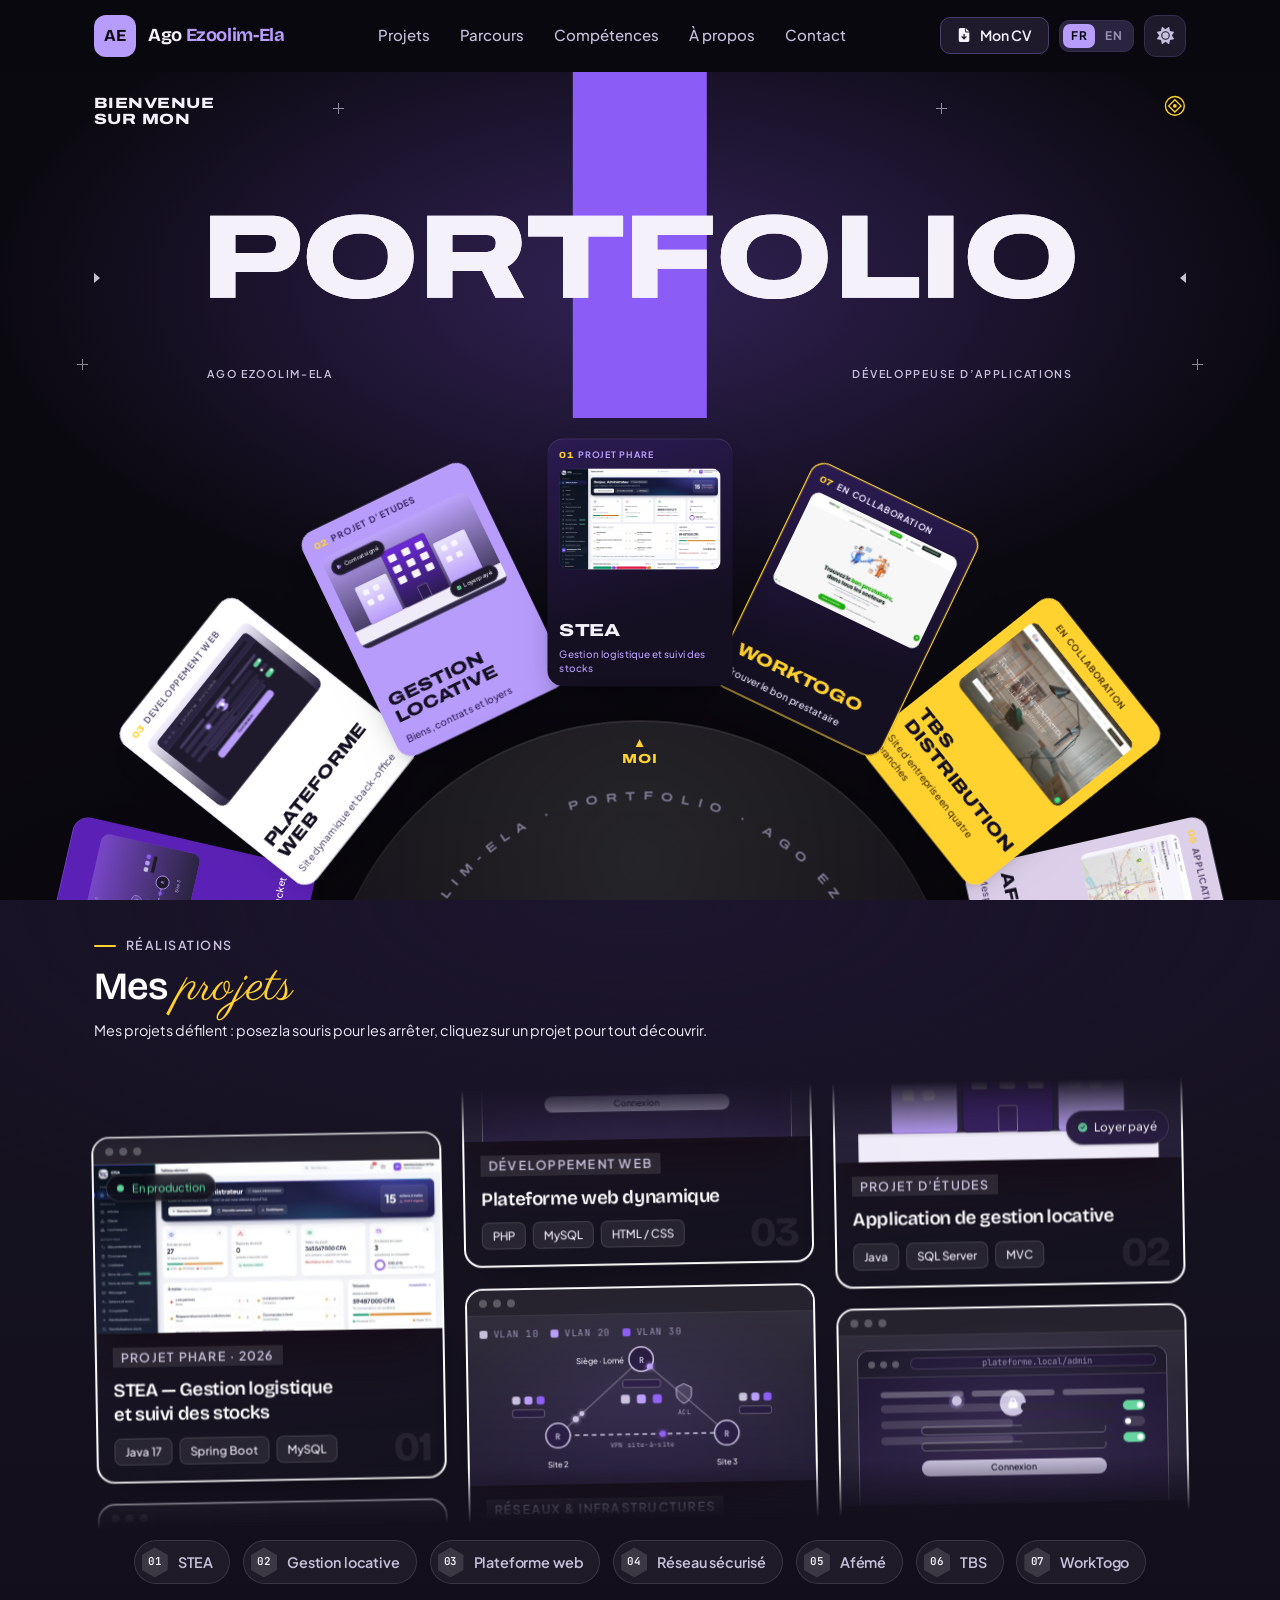
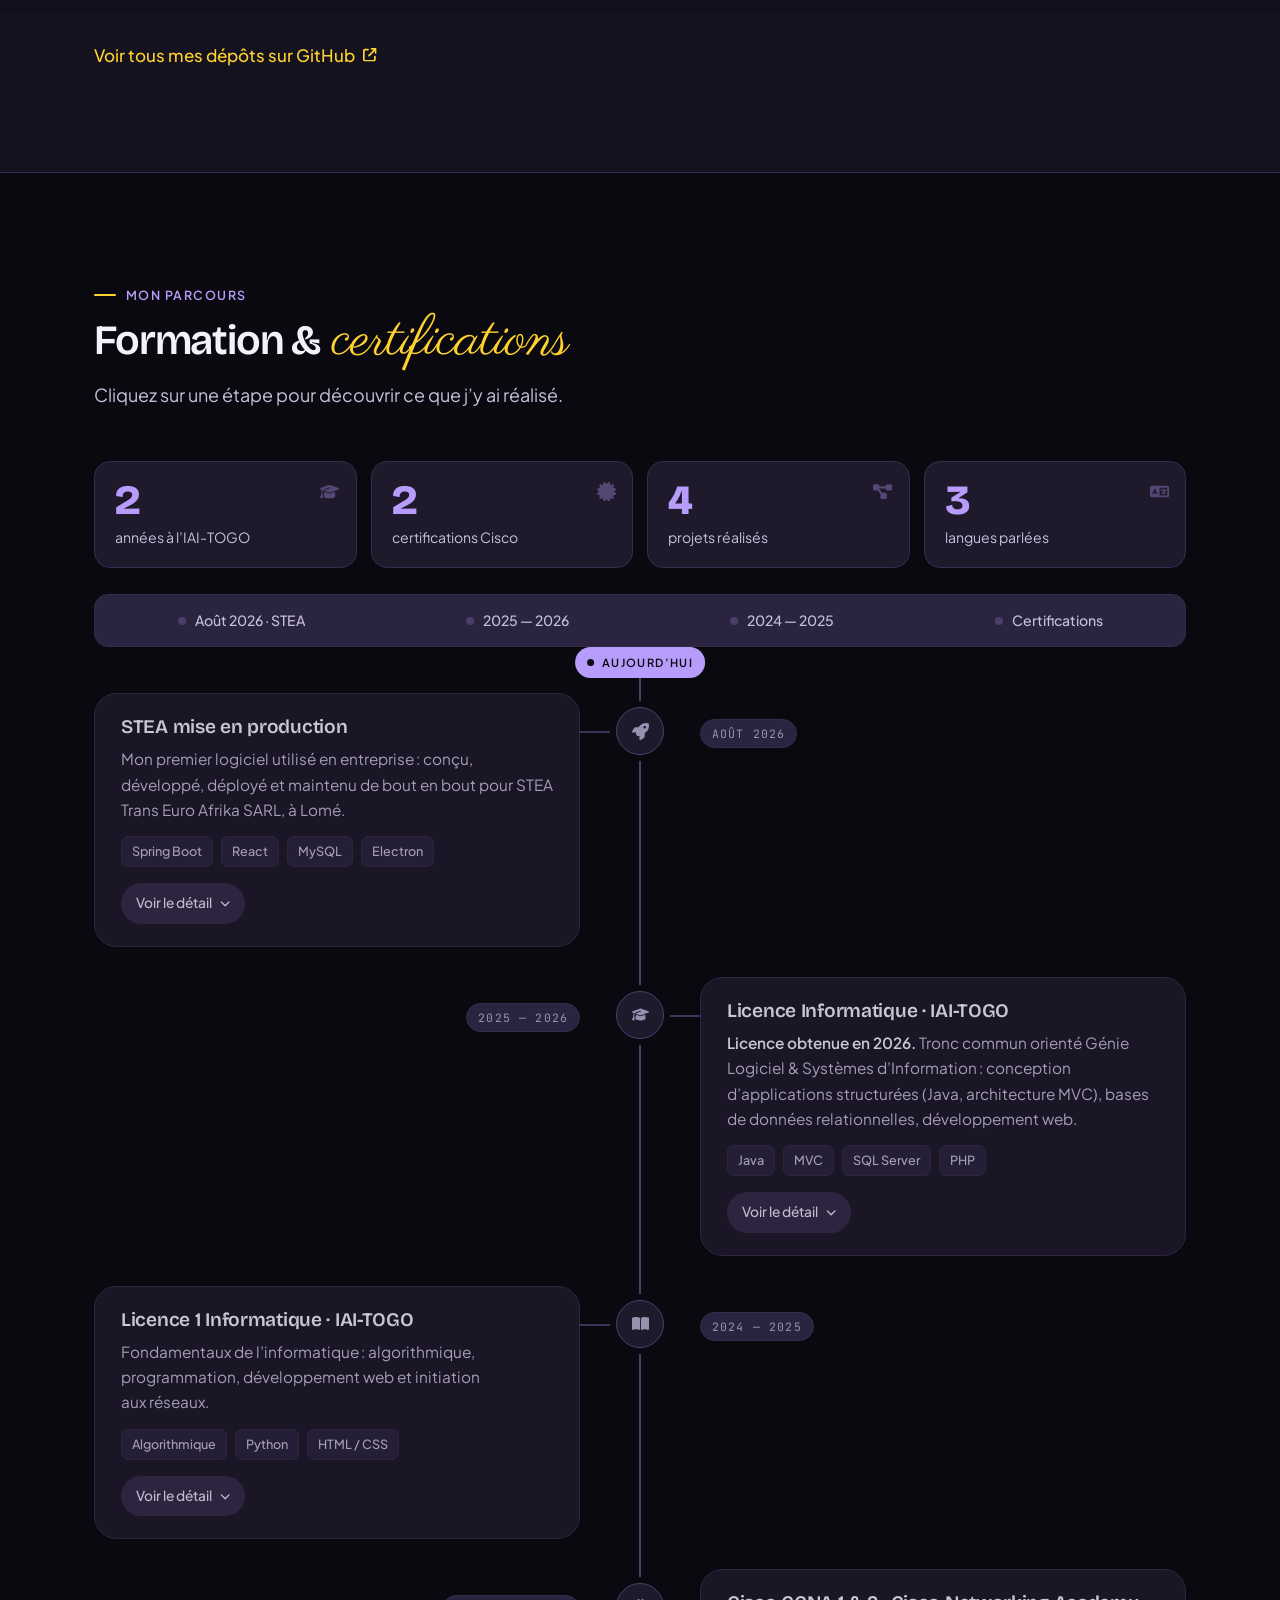
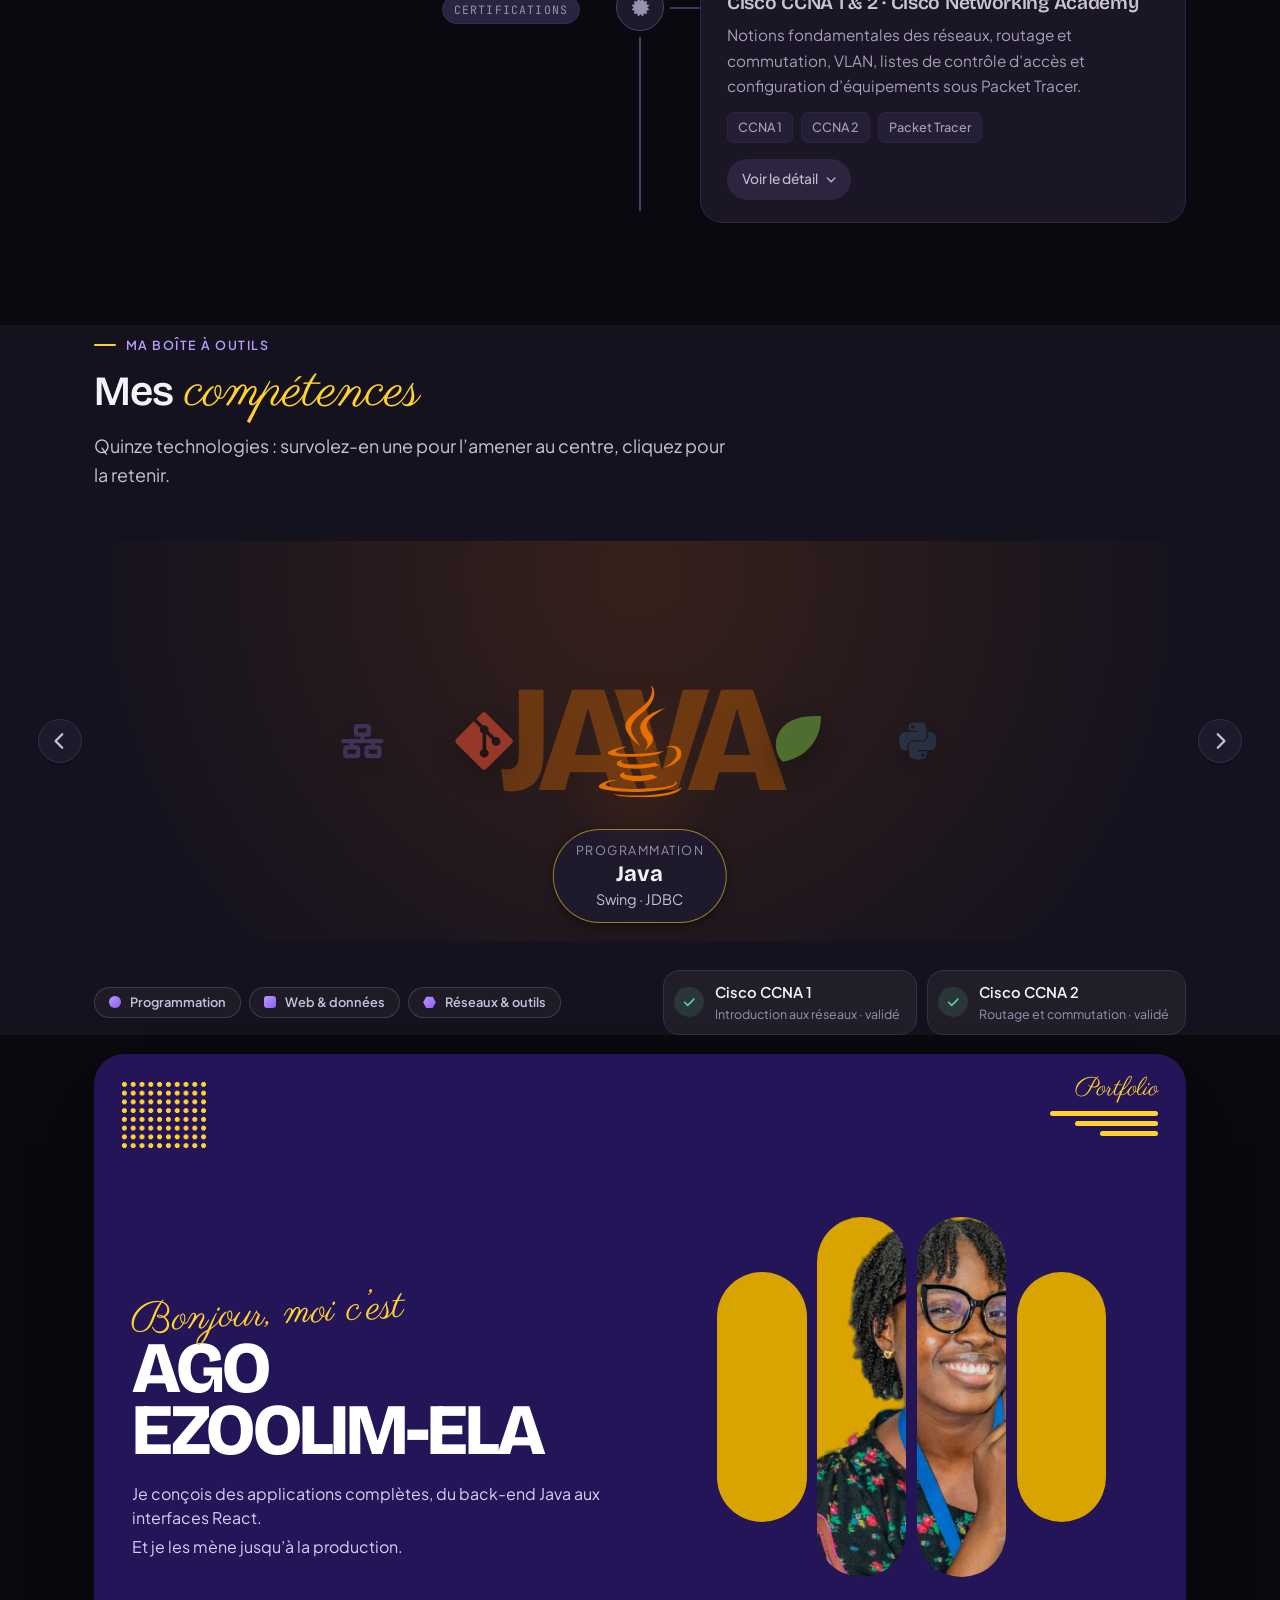
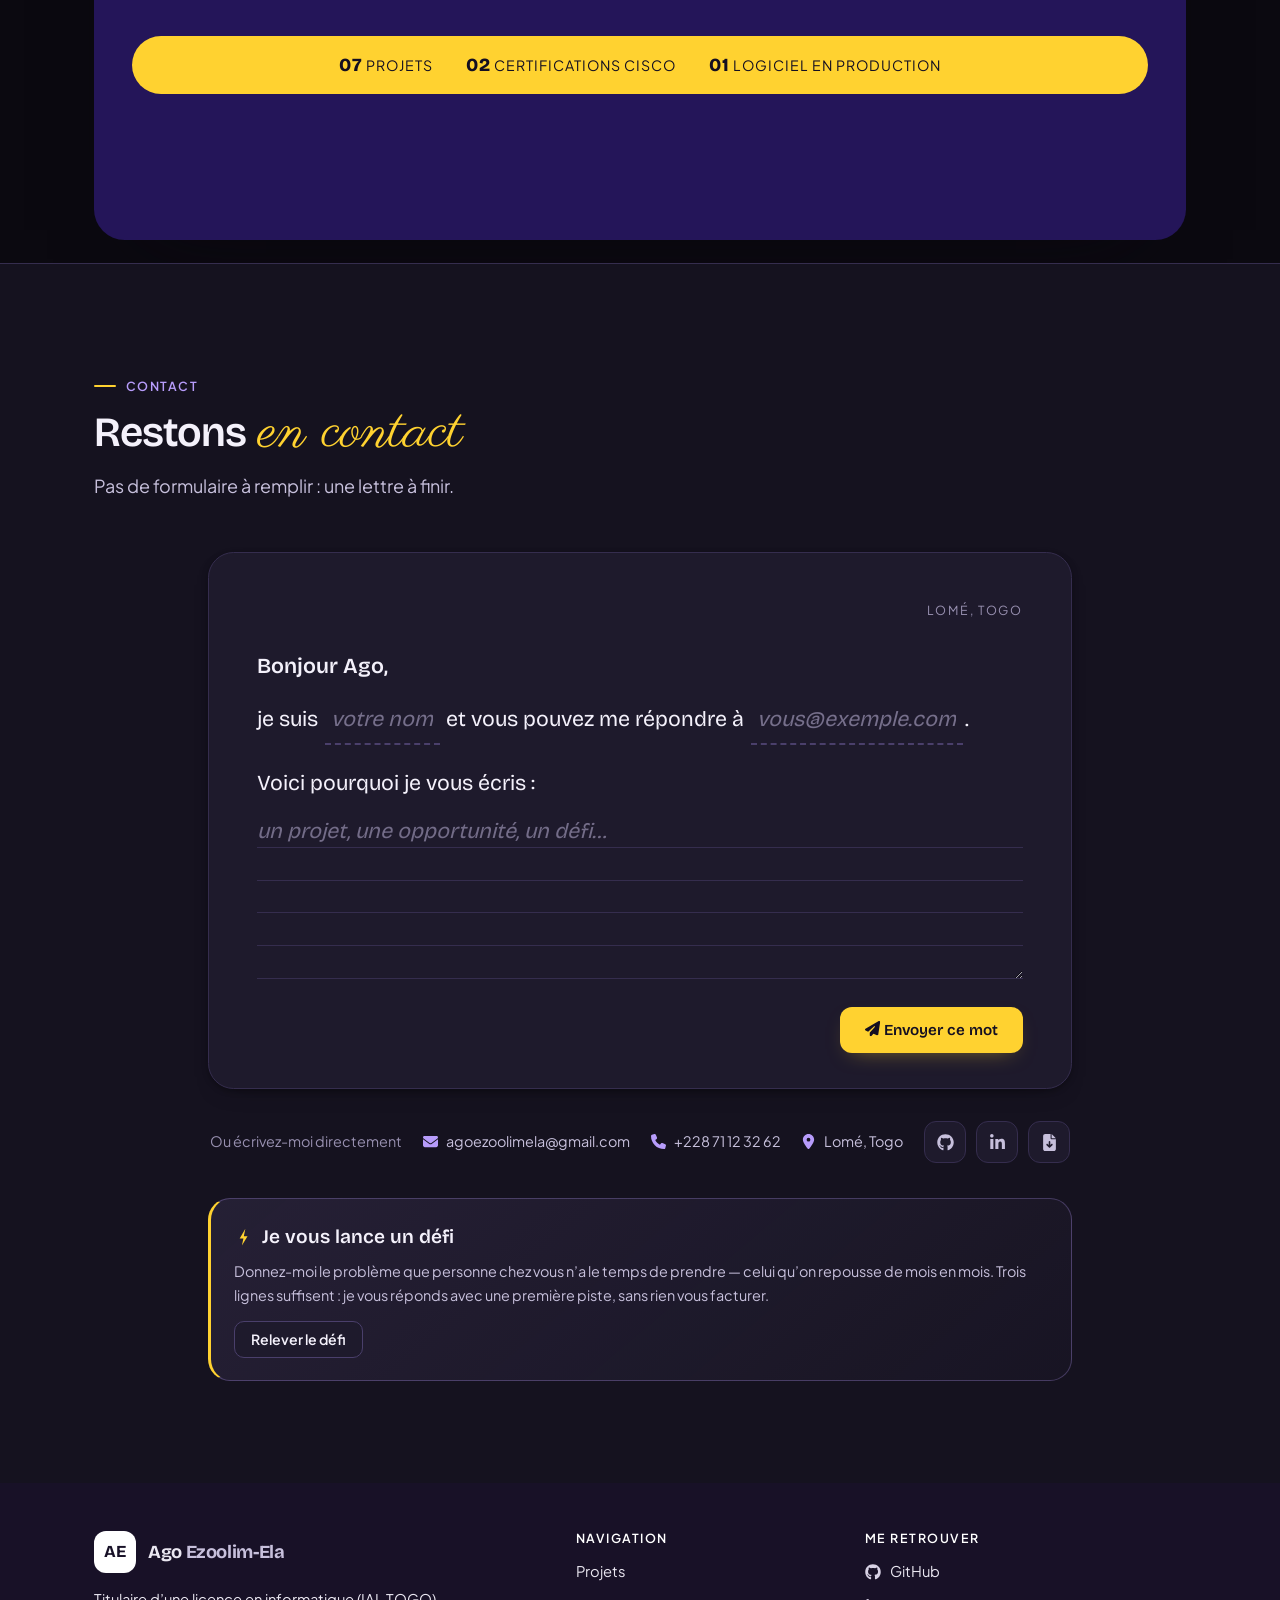
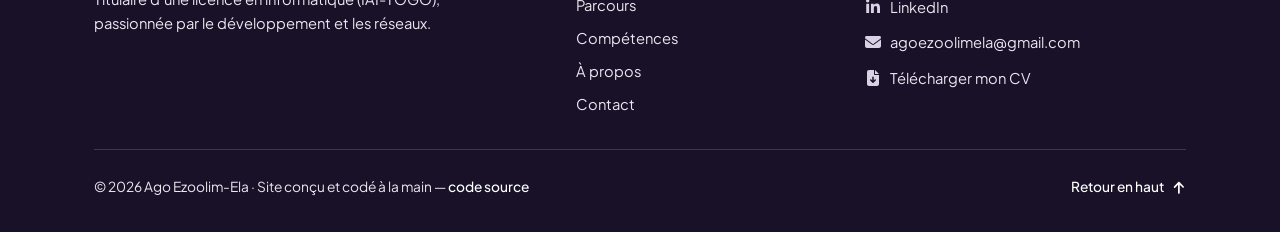
==== commit c7cd952a: "Responsivité : nom, parcours, affiche, cibles tactiles et consignes au doigt Revue de 320 à 2560 px," ====
--- a/index.html
+++ b/index.html
@@ -68,7 +68,7 @@
   <noscript><link rel="stylesheet" href="https://fonts.googleapis.com/css2?family=Fraunces:opsz,wght@9..144,300..700&family=Bricolage+Grotesque:opsz,wght@12..96,500..800&family=Plus+Jakarta+Sans:wght@400;500;600;700&family=Parisienne&family=Archivo:wdth,wght@125,700;125,800&family=JetBrains+Mono:wght@500&display=swap"></noscript>
   <link rel="preload" href="https://api.fontshare.com/v2/css?f%5B%5D=clash-display@600,700&f%5B%5D=satoshi@400,500,700&display=swap" as="style" onload="this.onload=null;this.rel='stylesheet'">
   <noscript><link rel="stylesheet" href="https://api.fontshare.com/v2/css?f%5B%5D=clash-display@600,700&f%5B%5D=satoshi@400,500,700&display=swap"></noscript>
-  <link rel="stylesheet" href="styles.css?v=200">
+  <link rel="stylesheet" href="styles.css?v=201">
   <script src="transitions.js?v=2"></script>
 </head>
 <body>
@@ -759,7 +759,7 @@
         <div class="section-head reveal">
           <p class="eyebrow">Ma boîte à outils</p>
           <h2>Mes <em>compétences</em></h2>
-          <p class="section-lead">Quinze technologies : survolez-en une pour l’amener au centre, cliquez pour la retenir.</p>
+          <p class="section-lead">Quinze technologies : <span class="cp-aide-souris">survolez-en une pour l’amener au centre, cliquez pour la retenir.</span><span class="cp-aide-doigt">touchez-en une pour l’amener au centre.</span></p>
         </div>
       </div>
       <div class="cp-scene reveal" data-carrousel>
--- a/styles.css
+++ b/styles.css
@@ -3900,3 +3900,57 @@
   .pa-salut { font-size: clamp(1.3rem, 0.9rem + 4vw, 2.2rem); }
   .pa-ligne { font-size: 0.94rem; }
 }
+
+/* =========================================================
+   Responsivité : les retouches (02/11/2026)
+   Passées en revue de 320 à 1920 px, en portrait et en paysage.
+   ========================================================= */
+
+/* ----- l'accueil : le nom ne se casse pas au trait d'union -----
+   À 320 px, « AGO EZOOLIM-ELA » partait à la ligne après le tiret et
+   laissait « ELA » seul. C'est le métier, en face, qui passe sur deux
+   lignes : il est fait pour ça. */
+.hr-nom { white-space: nowrap; }
+
+/* ----- le parcours : « Aujourd'hui » reste dans l'écran -----
+   La pastille était centrée sur le fil (translateX(-50%)) ; tant que le
+   fil longe le bord gauche, la moitié de la pastille sortait de l'écran
+   entre 641 et 860 px. Elle part donc du bord, et ne se centre que
+   lorsque le fil passe au milieu. */
+.today-node { left: 0; transform: none; }
+@media (min-width: 861px) { .today-node { left: 50%; transform: translateX(-50%); } }
+@media (max-width: 640px) { .today-node { left: 4px; } }
+
+/* ----- À propos : l'affiche ne s'étire plus sur une tablette en hauteur -----
+   Calée sur la hauteur de l'écran, elle laissait de grands vides autour
+   du texte une fois les capsules passées dessous. Empilée, elle prend
+   simplement la place de son contenu. */
+@media (max-width: 860px) {
+  .hero-apropos .pa-affiche { min-height: 0; }
+}
+
+/* ----- À propos : le bandeau or sur un petit téléphone -----
+   Sur trois lignes, une pilule devient un ovale qui rogne les bouts de
+   texte (« production » était coupé à 320 px). Sous 560 px, le bandeau
+   devient une carte arrondie, une ligne par chiffre. */
+@media (max-width: 560px) {
+  .pa-bandeau {
+    flex-direction: column; align-items: center; gap: 0.35rem;
+    border-radius: 20px; padding: 0.8rem 1rem;
+  }
+  .pa-bandeau li { white-space: nowrap; }
+}
+
+/* ----- au doigt : des cibles d'au moins 24 px -----
+   Le lien EN faisait 28 × 21 px, « Retour en haut » 23 px de haut. */
+.lang-switch > * { min-height: 24px; display: flex; align-items: center; }
+.footer-top { min-height: 32px; }
+
+/* ----- les consignes suivent l'appareil -----
+   « Survolez » n'a pas de sens sous le doigt : chaque appareil lit la
+   consigne qui le concerne. */
+.cp-aide-doigt { display: none; }
+@media (hover: none) {
+  .cp-aide-souris { display: none; }
+  .cp-aide-doigt { display: inline; }
+}
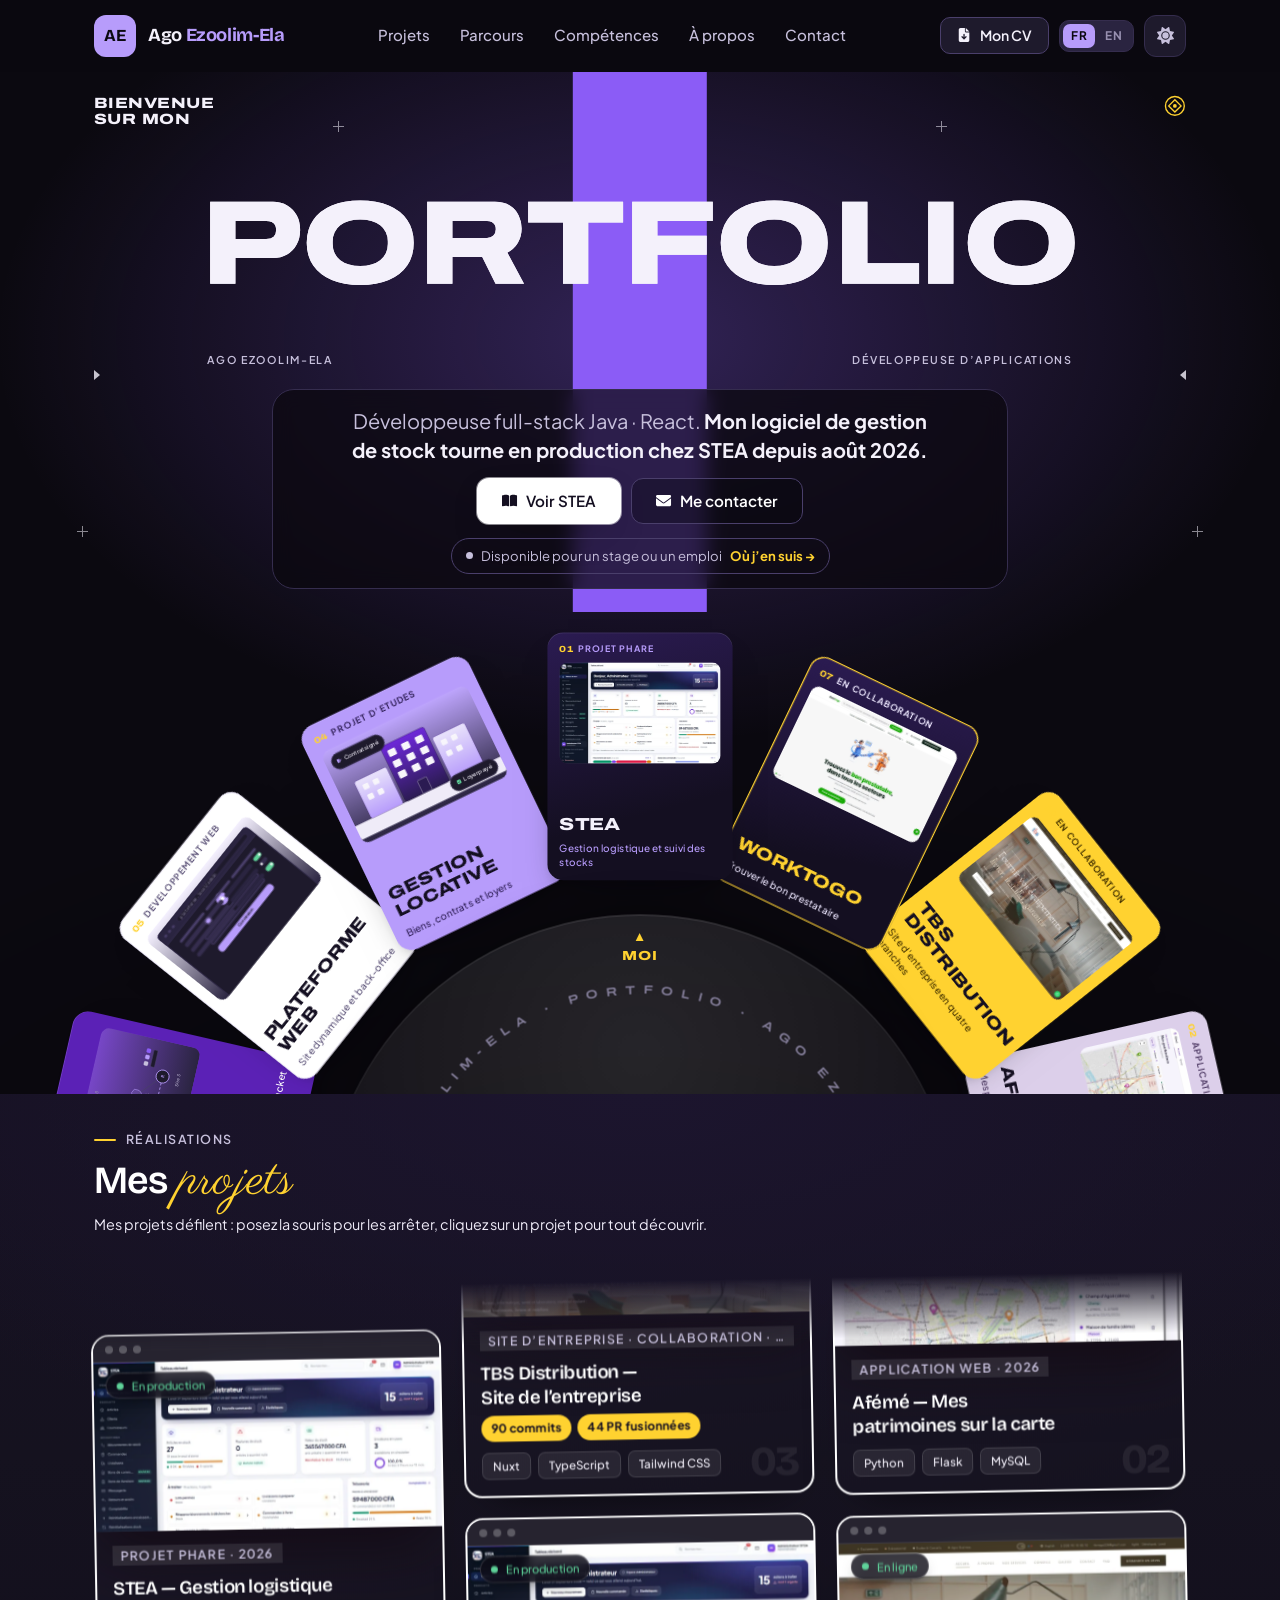
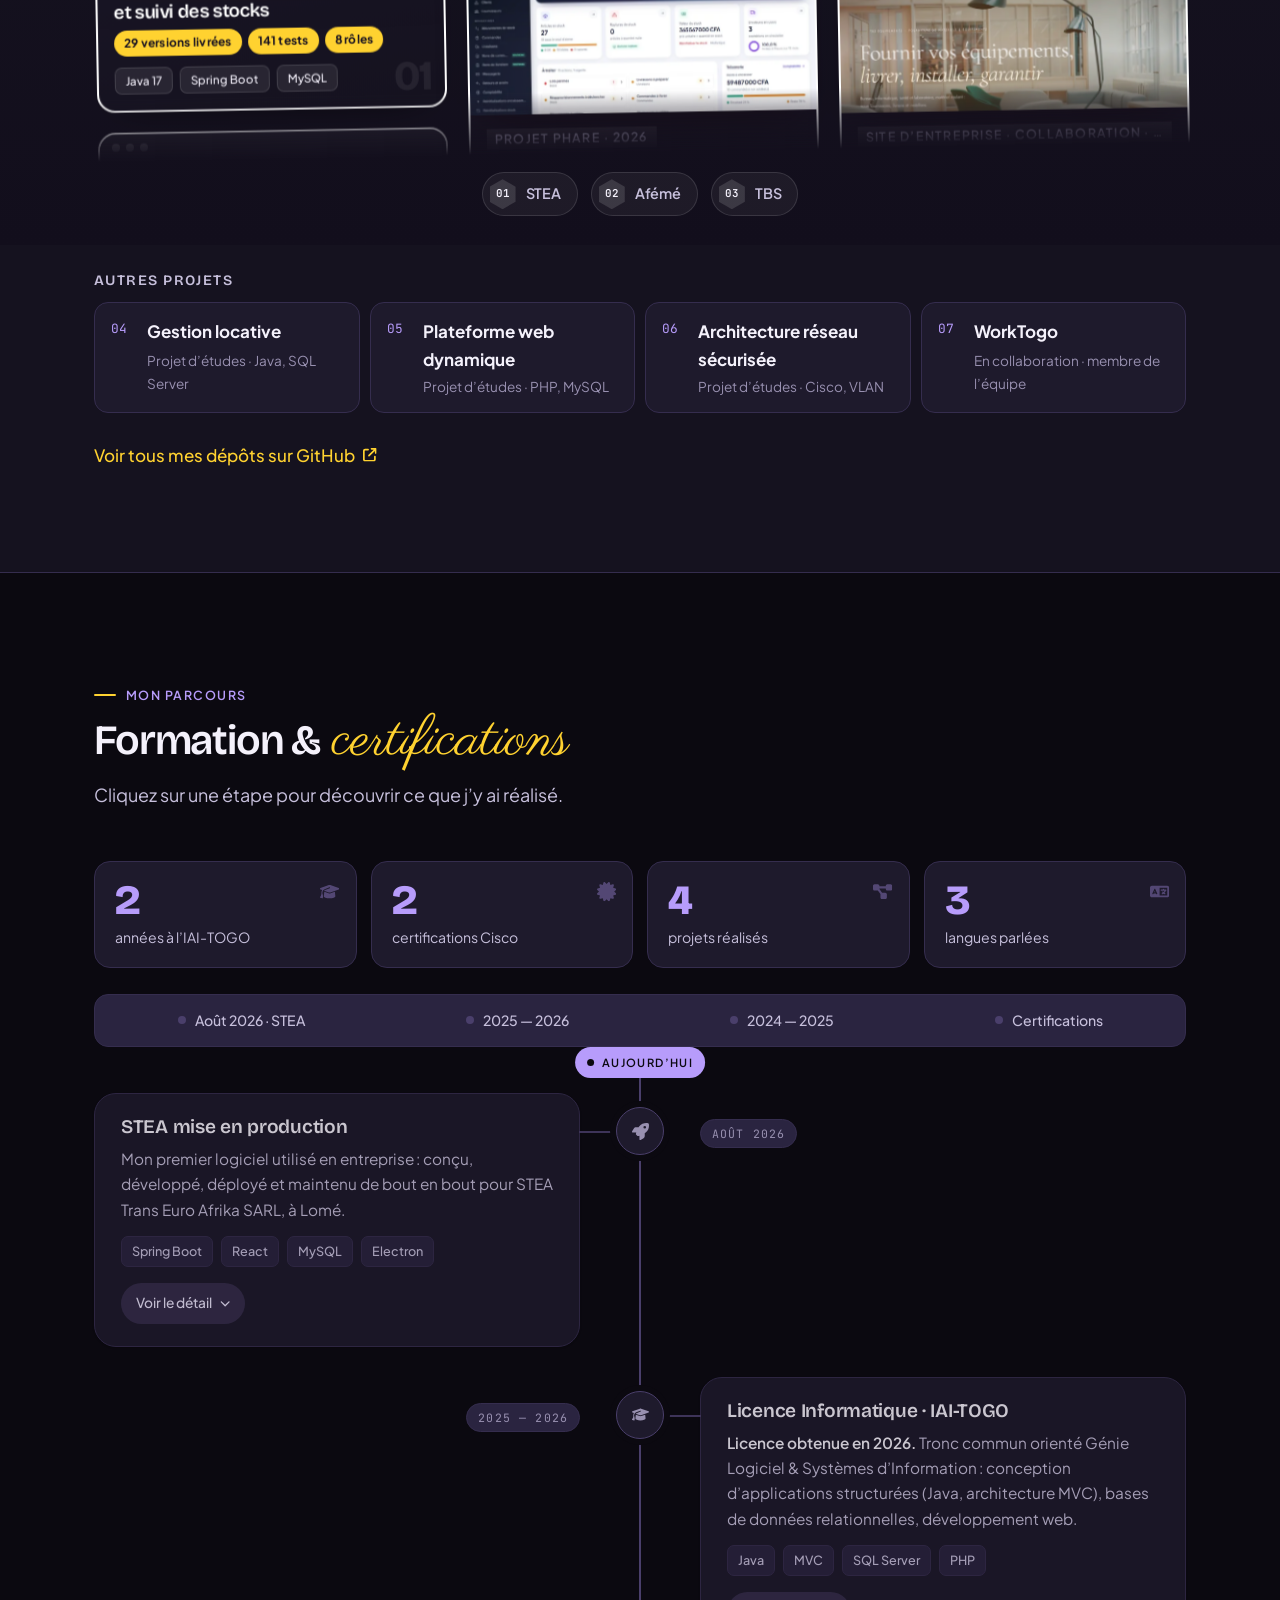
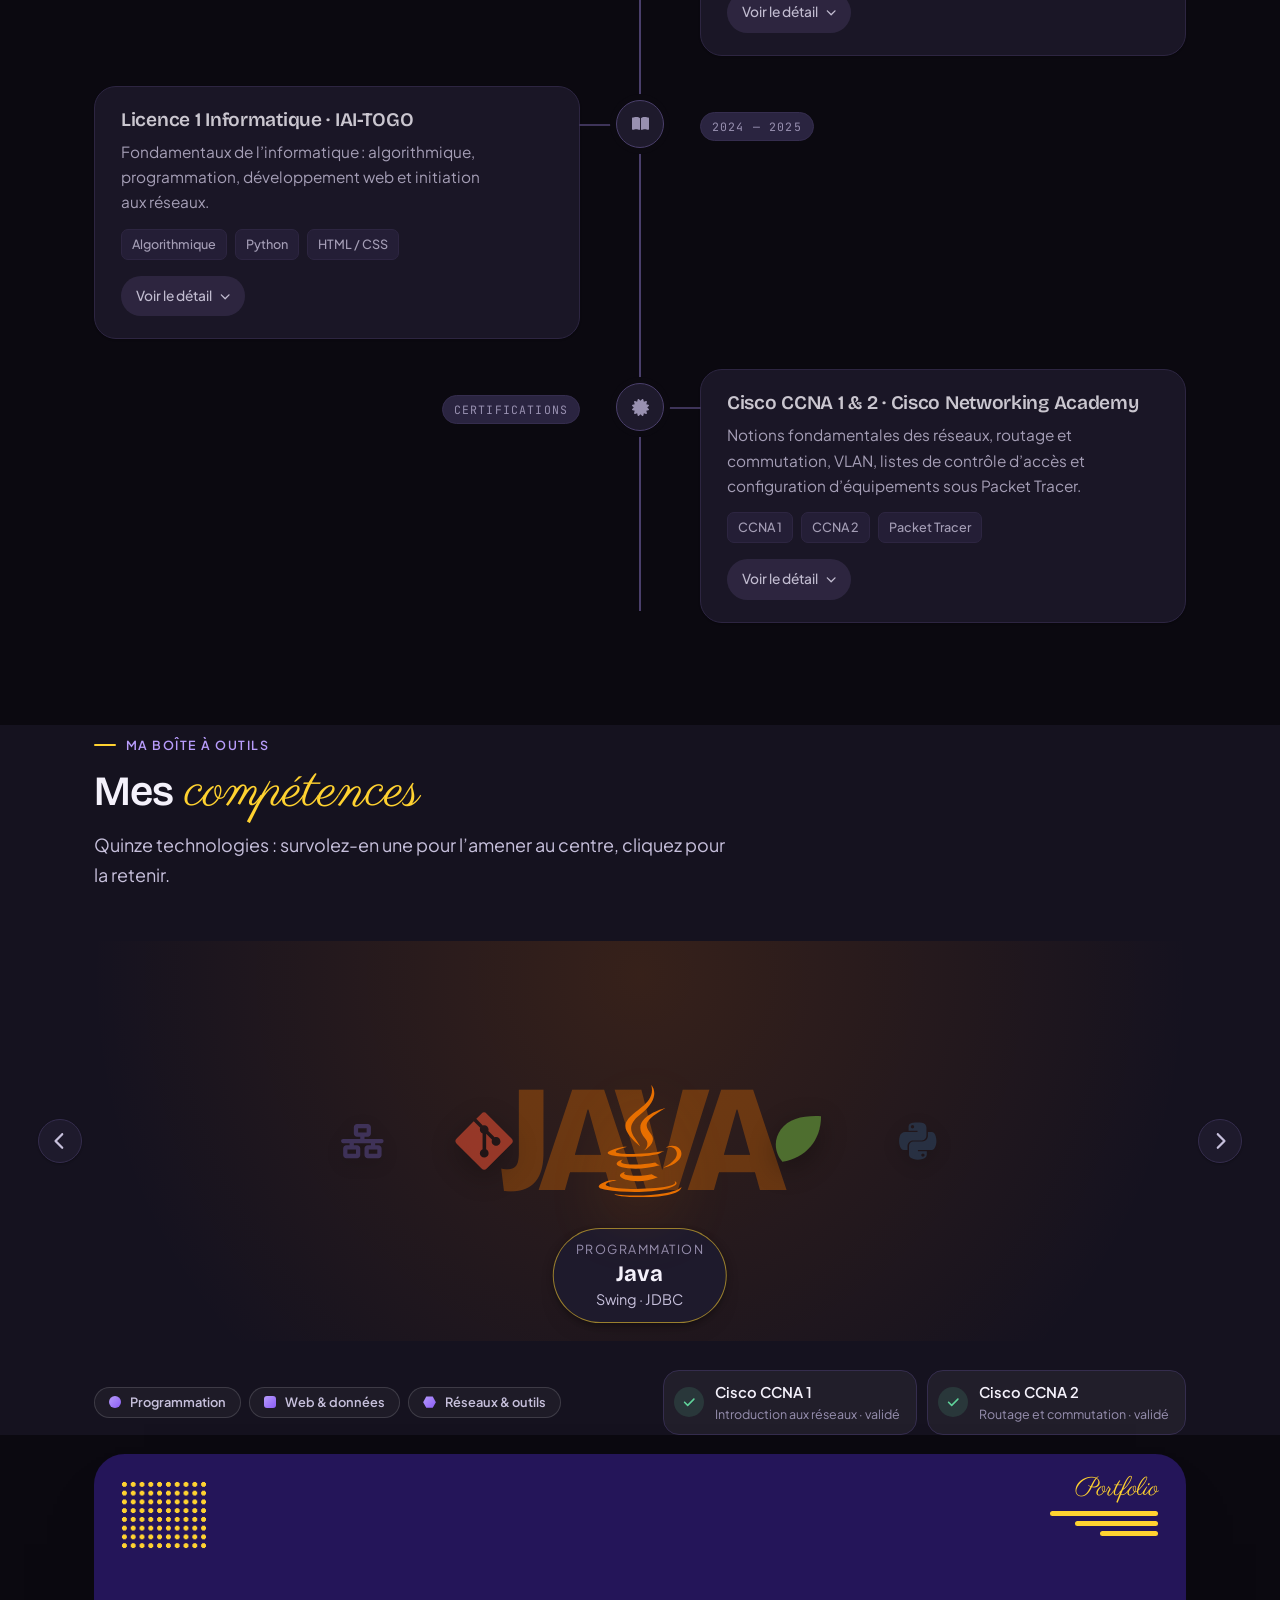
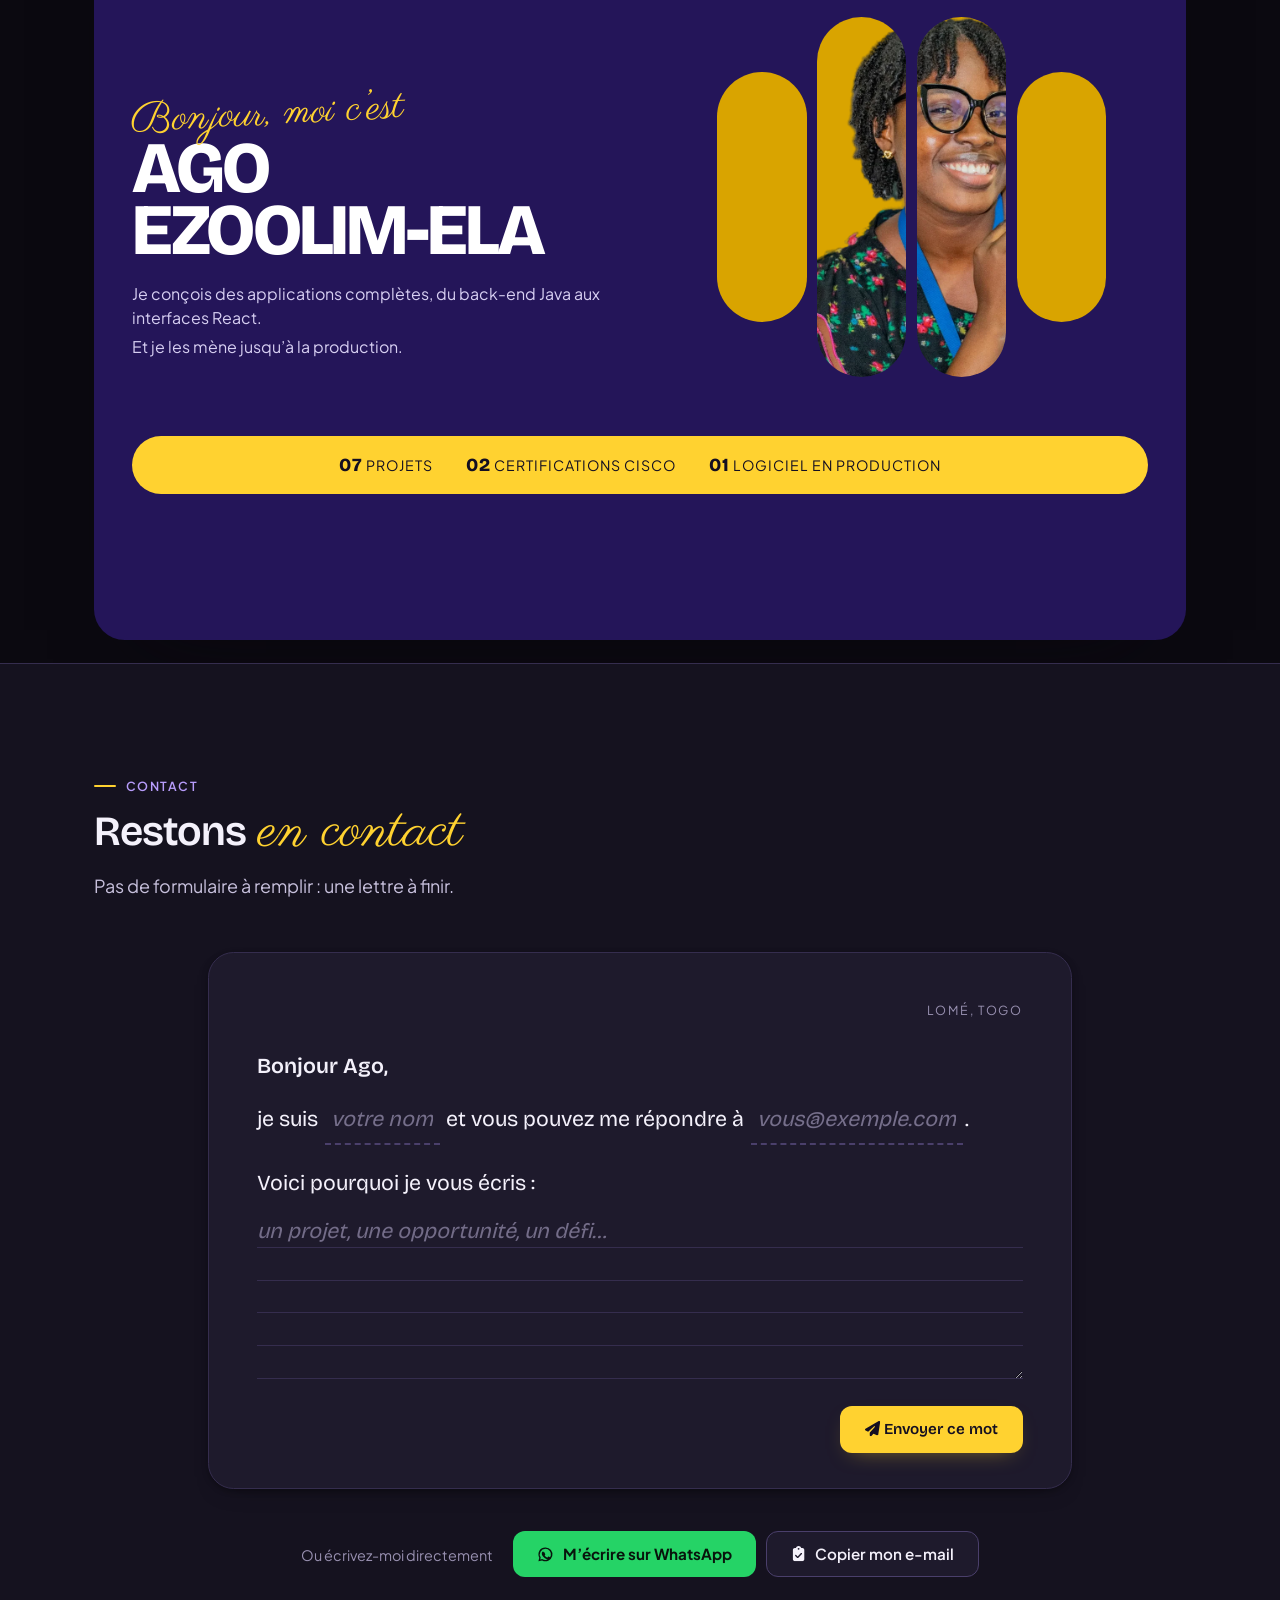
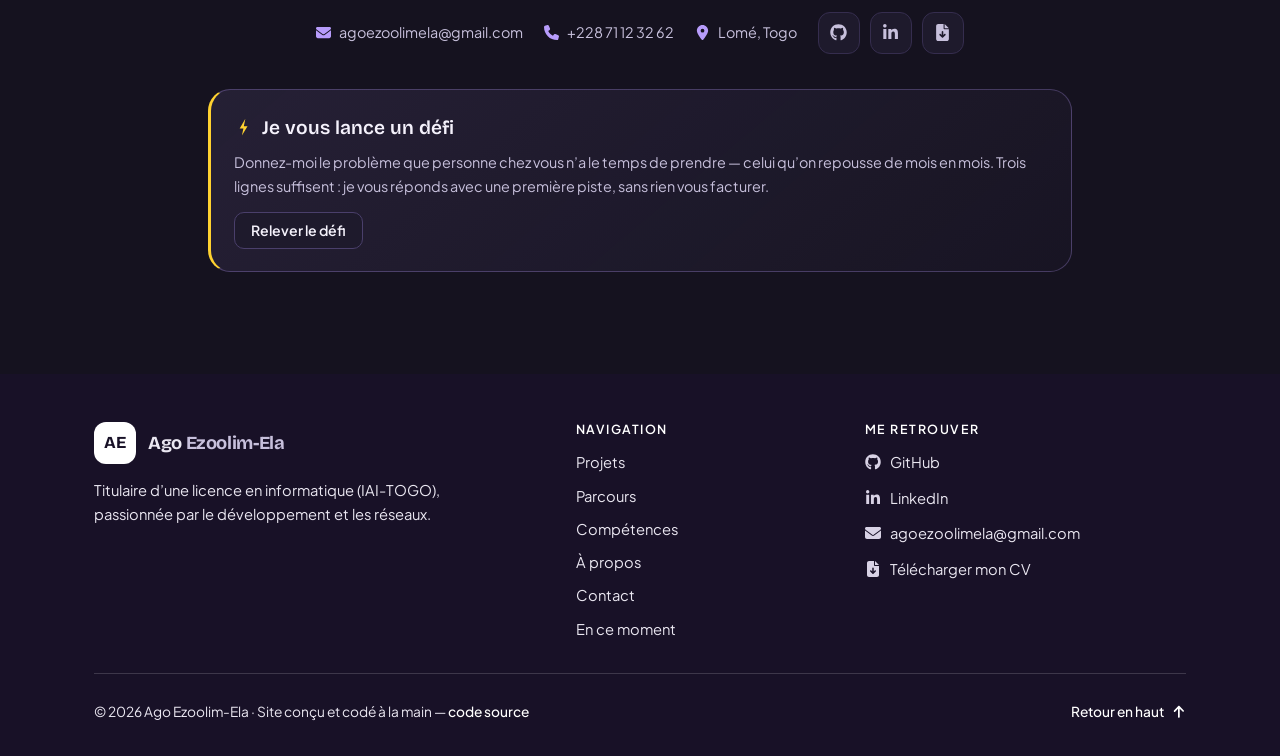
==== commit 6d8ab8de: "Accueil qui se présente, projets chiffrés, contact direct et page « En ce moment » - Accueil : une p" ====
--- a/index.html
+++ b/index.html
@@ -68,7 +68,7 @@
   <noscript><link rel="stylesheet" href="https://fonts.googleapis.com/css2?family=Fraunces:opsz,wght@9..144,300..700&family=Bricolage+Grotesque:opsz,wght@12..96,500..800&family=Plus+Jakarta+Sans:wght@400;500;600;700&family=Parisienne&family=Archivo:wdth,wght@125,700;125,800&family=JetBrains+Mono:wght@500&display=swap"></noscript>
   <link rel="preload" href="https://api.fontshare.com/v2/css?f%5B%5D=clash-display@600,700&f%5B%5D=satoshi@400,500,700&display=swap" as="style" onload="this.onload=null;this.rel='stylesheet'">
   <noscript><link rel="stylesheet" href="https://api.fontshare.com/v2/css?f%5B%5D=clash-display@600,700&f%5B%5D=satoshi@400,500,700&display=swap"></noscript>
-  <link rel="stylesheet" href="styles.css?v=201">
+  <link rel="stylesheet" href="styles.css?v=202">
   <script src="transitions.js?v=2"></script>
 </head>
 <body>
@@ -131,16 +131,24 @@
             <p class="hr-nom">Ago Ezoolim-Ela</p>
             <p class="hr-metier">Développeuse d’applications</p>
           </div>
+          <div class="hr-preuve hero-enter" style="--d:3">
+            <p class="hr-phrase">Développeuse full-stack Java · React. <strong>Mon logiciel de gestion de stock tourne en production chez STEA depuis août 2026.</strong></p>
+            <div class="hr-actions">
+              <a href="stea.html" class="btn btn-glow"><svg class="icon" aria-hidden="true" focusable="false"><use href="assets/icons.svg?v=3#book-open"></use></svg> Voir STEA</a>
+              <a href="#contact" class="btn btn-glass"><svg class="icon" aria-hidden="true" focusable="false"><use href="assets/icons.svg?v=3#envelope"></use></svg> Me contacter</a>
+            </div>
+            <a class="hr-dispo" href="maintenant.html"><span class="live-dot" aria-hidden="true"></span> <span>Disponible pour un stage ou un emploi</span> <span class="hr-dispo-lien">Où j’en suis <span aria-hidden="true">→</span></span></a>
+          </div>
         </div>
       </div>
       <div class="hr-roue hero-enter" style="--d:4">
         <ul class="hr-anneau" aria-label="Mes projets">
             <li class="hr-place" style="--k:0"><button type="button" class="hr-carte hr-carte--0" data-projet="0" aria-label="Ouvrir le projet : STEA — Gestion logistique et suivi des stocks"><span class="hr-carte-haut"><span class="hr-num">01</span><span class="hr-genre">Projet phare</span></span><span class="hr-visuel" aria-hidden="true"></span><span class="hr-carte-titre">STEA</span><span class="hr-carte-sous">Gestion logistique et suivi des stocks</span></button></li>
-            <li class="hr-place" style="--k:13"><button type="button" class="hr-carte hr-carte--1" data-projet="1" aria-label="Ouvrir le projet : Application de gestion locative"><span class="hr-carte-haut"><span class="hr-num">02</span><span class="hr-genre">Projet d’études</span></span><span class="hr-visuel" aria-hidden="true"></span><span class="hr-carte-titre">Gestion locative</span><span class="hr-carte-sous">Biens, contrats et loyers</span></button></li>
-            <li class="hr-place" style="--k:12"><button type="button" class="hr-carte hr-carte--2" data-projet="2" aria-label="Ouvrir le projet : Plateforme web dynamique"><span class="hr-carte-haut"><span class="hr-num">03</span><span class="hr-genre">Développement web</span></span><span class="hr-visuel" aria-hidden="true"></span><span class="hr-carte-titre">Plateforme web</span><span class="hr-carte-sous">Site dynamique et back-office</span></button></li>
-            <li class="hr-place" style="--k:11"><button type="button" class="hr-carte hr-carte--3" data-projet="3" aria-label="Ouvrir le projet : Architecture réseau sécurisée"><span class="hr-carte-haut"><span class="hr-num">04</span><span class="hr-genre">Réseaux</span></span><span class="hr-visuel" aria-hidden="true"></span><span class="hr-carte-titre">Réseau sécurisé</span><span class="hr-carte-sous">Réseau d’entreprise sous Packet Tracer</span></button></li>
-            <li class="hr-place" style="--k:3"><button type="button" class="hr-carte hr-carte--4" data-projet="4" aria-label="Ouvrir le projet : Afémé — Mes patrimoines sur la carte"><span class="hr-carte-haut"><span class="hr-num">05</span><span class="hr-genre">Application web</span></span><span class="hr-visuel" aria-hidden="true"></span><span class="hr-carte-titre">Afémé</span><span class="hr-carte-sous">Mes patrimoines sur la carte</span></button></li>
-            <li class="hr-place" style="--k:2"><button type="button" class="hr-carte hr-carte--5" data-projet="5" aria-label="Ouvrir le projet : TBS Distribution — Site de l’entreprise"><span class="hr-carte-haut"><span class="hr-num">06</span><span class="hr-genre">En collaboration</span></span><span class="hr-visuel" aria-hidden="true"></span><span class="hr-carte-titre">TBS Distribution</span><span class="hr-carte-sous">Site d’entreprise en quatre branches</span></button></li>
+            <li class="hr-place" style="--k:13"><button type="button" class="hr-carte hr-carte--1" data-projet="1" aria-label="Ouvrir le projet : Application de gestion locative"><span class="hr-carte-haut"><span class="hr-num">04</span><span class="hr-genre">Projet d’études</span></span><span class="hr-visuel" aria-hidden="true"></span><span class="hr-carte-titre">Gestion locative</span><span class="hr-carte-sous">Biens, contrats et loyers</span></button></li>
+            <li class="hr-place" style="--k:12"><button type="button" class="hr-carte hr-carte--2" data-projet="2" aria-label="Ouvrir le projet : Plateforme web dynamique"><span class="hr-carte-haut"><span class="hr-num">05</span><span class="hr-genre">Développement web</span></span><span class="hr-visuel" aria-hidden="true"></span><span class="hr-carte-titre">Plateforme web</span><span class="hr-carte-sous">Site dynamique et back-office</span></button></li>
+            <li class="hr-place" style="--k:11"><button type="button" class="hr-carte hr-carte--3" data-projet="3" aria-label="Ouvrir le projet : Architecture réseau sécurisée"><span class="hr-carte-haut"><span class="hr-num">06</span><span class="hr-genre">Réseaux</span></span><span class="hr-visuel" aria-hidden="true"></span><span class="hr-carte-titre">Réseau sécurisé</span><span class="hr-carte-sous">Réseau d’entreprise sous Packet Tracer</span></button></li>
+            <li class="hr-place" style="--k:3"><button type="button" class="hr-carte hr-carte--4" data-projet="4" aria-label="Ouvrir le projet : Afémé — Mes patrimoines sur la carte"><span class="hr-carte-haut"><span class="hr-num">02</span><span class="hr-genre">Application web</span></span><span class="hr-visuel" aria-hidden="true"></span><span class="hr-carte-titre">Afémé</span><span class="hr-carte-sous">Mes patrimoines sur la carte</span></button></li>
+            <li class="hr-place" style="--k:2"><button type="button" class="hr-carte hr-carte--5" data-projet="5" aria-label="Ouvrir le projet : TBS Distribution — Site de l’entreprise"><span class="hr-carte-haut"><span class="hr-num">03</span><span class="hr-genre">En collaboration</span></span><span class="hr-visuel" aria-hidden="true"></span><span class="hr-carte-titre">TBS Distribution</span><span class="hr-carte-sous">Site d’entreprise en quatre branches</span></button></li>
             <li class="hr-place" style="--k:1"><button type="button" class="hr-carte hr-carte--6" data-projet="6" aria-label="Ouvrir le projet : WorkTogo — Trouver le bon prestataire au Togo"><span class="hr-carte-haut"><span class="hr-num">07</span><span class="hr-genre">En collaboration</span></span><span class="hr-visuel" aria-hidden="true"></span><span class="hr-carte-titre">WorkTogo</span><span class="hr-carte-sous">Trouver le bon prestataire</span></button></li>
         </ul>
         <div class="hr-cadran" aria-hidden="true">
@@ -191,6 +199,7 @@
                 <p class="rh-num" aria-hidden="true">01</p>
                 <p class="rh-kind"><span class="project-kind gold">Projet phare · 2026</span><span class="live-badge"><span class="live-dot" aria-hidden="true"></span> En production</span></p>
                 <h3>STEA — Gestion logistique et suivi des stocks</h3>
+                <p class="rh-chiffres"><span>29 versions livrées</span><span>141 tests</span><span>8 rôles</span></p>
                 <p class="rh-desc">Application de gestion des stocks et de la logistique développée pour STEA Trans Euro Afrika SARL, à Lomé. Elle couvre le cycle complet, des achats aux livraisons, et tourne aujourd’hui sur les postes de l’entreprise.</p>
                 <ul class="tags"><li>Java 17</li><li>Spring Boot</li><li>MySQL</li><li>JWT</li><li>React</li><li>Tailwind CSS</li><li>Recharts</li><li>Electron</li></ul>
                 <div class="rh-actions">
@@ -211,6 +220,97 @@
                 <div class="rh-plus-actions"><a href="stea.html" class="btn btn-glow btn-sm"><svg class="icon" aria-hidden="true" focusable="false"><use href="assets/icons.svg?v=3#book-open"></use></svg> Étude de cas</a><button type="button" class="btn btn-glass btn-sm" data-gallery-open="0"><svg class="icon" aria-hidden="true" focusable="false"><use href="assets/icons.svg?v=3#images"></use></svg> Voir les écrans</button><a href="https://github.com/Ezoolim-Ela/stea-desktop" target="_blank" rel="noopener" class="btn btn-glass btn-sm"><svg class="icon" aria-hidden="true" focusable="false"><use href="assets/icons.svg?v=3#desktop"></use></svg> Application bureau</a></div>
               </div>
             </article>
+            <article class="rh-projet" data-rh="4" data-c="#B79CFB" style="--c:#B79CFB">
+              <div class="rh-vitrine">
+                <div class="rh-ancre">
+                  <span class="rh-aura" aria-hidden="true"></span>
+                  <span class="rh-cell" aria-hidden="true">
+                    <span class="rh-volet rh-volet-haut"><i></i></span>
+                    <span class="rh-volet rh-volet-bas"><i></i></span>
+                    <span class="rh-fente"></span>
+                  </span>
+                  <button type="button" class="rh-ecran" data-rh-open="4" aria-label="Ouvrir le projet : Afémé — Mes patrimoines sur la carte">
+                    <span class="rh-ecran-in">
+                      <span class="rh-bar" aria-hidden="true"><i></i><i></i><i></i></span>
+                      <img src="assets/afeme/tableau-de-bord.webp" alt="Tableau de bord d’Afémé : la carte de Lomé avec un repère coloré par catégorie, les filtres et la liste des patrimoines" width="800" height="562" loading="lazy">
+                    </span>
+                    <span class="rh-ouvrir" aria-hidden="true"><svg class="icon" aria-hidden="true" focusable="false"><use href="assets/icons.svg?v=3#arrow-up-right-from-square"></use></svg> Ouvrir le projet</span>
+                  </button>
+                </div>
+              </div>
+              <div class="rh-texte">
+                <p class="rh-num" aria-hidden="true">02</p>
+                <p class="rh-kind"><span class="project-kind">Application web · 2026</span></p>
+                <h3>Afémé — Mes patrimoines sur la carte</h3>
+                <p class="rh-desc">Une application web pour enregistrer ses biens — maison, terrain, champ, boutique — et les retrouver sur une carte interactive, classés par catégorie.</p>
+                <ul class="tags"><li>Python</li><li>Flask</li><li>MySQL</li><li>Folium</li><li>Leaflet</li></ul>
+                <div class="rh-actions">
+                  <button type="button" class="btn btn-glow btn-sm" data-rh-open="4"><svg class="icon" aria-hidden="true" focusable="false"><use href="assets/icons.svg?v=3#arrow-up-right-from-square"></use></svg> Ouvrir le projet</button>
+
+                </div>
+              </div>
+              <div class="rh-plus" hidden>
+                <div class="rh-plus-points">
+                  <p class="rh-contexte">Une maison au village, un champ, un terrain en ville : on sait qu’on les possède, plus rarement où ils se trouvent exactement. Afémé — « à la maison », en éwé — les pose tous sur une carte.</p>
+                  <h4>Ce que ça fait</h4>
+                  <ul class="rh-points"><li>Chaque bien enregistré avec son nom, sa catégorie et sa position.</li><li>Un clic sur la carte, ou « Ma position », et les coordonnées se remplissent seules.</li><li>Un repère d’une couleur par catégorie, et des filtres avec compteurs : la carte et la liste suivent.</li><li>Des comptes personnels : chacun ne voit que ses propres biens.</li></ul>
+                </div>
+                <div class="rh-plus-faits">
+                  <h4>La fiche</h4>
+                  <ul class="rh-faits"><li><b>Rôle</b><span>Refonte et nouvelles fonctions</span></li><li><b>Année</b><span>2026</span></li><li><b>Socle</b><span>Python · Flask · MySQL</span></li><li><b>Carte</b><span>Folium · Leaflet · OpenStreetMap</span></li></ul>
+                </div>
+              </div>
+            </article>
+            <article class="rh-projet" data-rh="5" data-c="#FFD230" style="--c:#FFD230">
+              <div class="rh-vitrine">
+                <div class="rh-ancre">
+                  <span class="rh-aura" aria-hidden="true"></span>
+                  <span class="rh-cell" aria-hidden="true">
+                    <span class="rh-volet rh-volet-haut"><i></i></span>
+                    <span class="rh-volet rh-volet-bas"><i></i></span>
+                    <span class="rh-fente"></span>
+                  </span>
+                  <button type="button" class="rh-ecran" data-rh-open="5" aria-label="Ouvrir le projet : TBS Distribution — Site de l’entreprise">
+                    <span class="rh-ecran-in">
+                      <span class="rh-bar" aria-hidden="true"><i></i><i></i><i></i></span>
+                      <img src="assets/collab/tbs-accueil.webp" srcset="assets/collab/tbs-accueil-720.webp 720w, assets/collab/tbs-accueil-1080.webp 1080w, assets/collab/tbs-accueil.webp 1440w" sizes="(max-width: 980px) calc(100vw - 48px), 560px" alt="Accueil du site de TBS Distribution : « Fournir vos équipements, livrer, installer, garantir »" width="1440" height="900" loading="lazy">
+                    </span>
+                    <span class="rh-ouvrir" aria-hidden="true"><svg class="icon" aria-hidden="true" focusable="false"><use href="assets/icons.svg?v=3#arrow-up-right-from-square"></use></svg> Ouvrir le projet</span>
+                  </button>
+                </div>
+              </div>
+              <div class="rh-texte">
+                <p class="rh-num" aria-hidden="true">03</p>
+                <p class="rh-kind"><span class="project-kind">Site d’entreprise · Collaboration · 2026</span><span class="live-badge"><span class="live-dot" aria-hidden="true"></span> En ligne</span></p>
+                <h3>TBS Distribution — Site de l’entreprise</h3>
+                <p class="rh-chiffres"><span>90 commits</span><span>44 PR fusionnées</span></p>
+                <p class="rh-desc">Le site de TBS Distribution, à Lomé : quatre branches d’activité — Équipements, Événementiel, Études & Conseils, Agro Business —, une galerie par domaine et des demandes de devis. Un projet mené en équipe.</p>
+                <ul class="tags"><li>Nuxt</li><li>TypeScript</li><li>Tailwind CSS</li><li>Vercel</li></ul>
+                <div class="rh-actions">
+                  <button type="button" class="btn btn-glow btn-sm" data-rh-open="5"><svg class="icon" aria-hidden="true" focusable="false"><use href="assets/icons.svg?v=3#arrow-up-right-from-square"></use></svg> Ouvrir le projet</button>
+
+                </div>
+              </div>
+              <div class="rh-plus" hidden>
+                <div class="rh-plus-points">
+                  <p class="rh-contexte">Une entreprise, quatre métiers : il fallait un site qui présente chacun sans les mélanger, et qui transforme une visite en demande de devis.</p>
+                  <h4>Ce que ça fait</h4>
+                  <ul class="rh-points"><li>Quatre branches sur un même site, en français et en anglais, avec deux chartes de couleurs.</li><li>Une galerie classée par branche et par domaine, chaque domaine avec ses références.</li><li>Services, conseils, contact et FAQ repensés pour l’ordinateur comme pour le téléphone.</li><li>Un audit complet — sécurité, référencement, performance, accessibilité — suivi de ses correctifs.</li></ul>
+                </div>
+                <div class="rh-plus-faits">
+                  <h4>La fiche</h4>
+                  <ul class="rh-faits"><li><b>Rôle</b><span>Audit, galerie et pages du site</span></li><li><b>Cadre</b><span>TBS Distribution SARL, Lomé · en équipe</span></li><li><b>Contribution</b><span>90 commits · 44 PR fusionnées</span></li><li><b>État</b><span>En ligne</span></li></ul>
+                </div>
+                <div class="rh-plus-actions"><a href="https://www.tbstogo.com" target="_blank" rel="noopener" class="btn btn-glow btn-sm"><svg class="icon" aria-hidden="true" focusable="false"><use href="assets/icons.svg?v=3#globe"></use></svg> Voir le site</a><a href="https://github.com/Nova2026-graphik/TBS" target="_blank" rel="noopener" class="btn btn-glass btn-sm"><svg class="icon" aria-hidden="true" focusable="false"><use href="assets/icons.svg?v=3#github"></use></svg> Code source</a></div>
+              </div>
+            </article>
+                </div>
+              </div>
+            </div>
+
+
+            <!-- les autres projets : hors du mur, mais leur fiche s’ouvre depuis la roue et depuis « Autres projets » -->
+            <div class="rh-reserve" hidden>
             <article class="rh-projet" data-rh="1" data-c="#8B5CF6" style="--c:#8B5CF6">
               <div class="rh-vitrine">
                 <div class="rh-ancre">
@@ -252,7 +352,7 @@
                 </div>
               </div>
               <div class="rh-texte">
-                <p class="rh-num" aria-hidden="true">02</p>
+                <p class="rh-num" aria-hidden="true">04</p>
                 <p class="rh-kind"><span class="project-kind">Projet d’études</span></p>
                 <h3>Application de gestion locative</h3>
                 <p class="rh-desc">Gestion des biens immobiliers, des contrats de location et des paiements de loyers.</p>
@@ -312,7 +412,7 @@
                 </div>
               </div>
               <div class="rh-texte">
-                <p class="rh-num" aria-hidden="true">03</p>
+                <p class="rh-num" aria-hidden="true">05</p>
                 <p class="rh-kind"><span class="project-kind">Développement web</span></p>
                 <h3>Plateforme web dynamique</h3>
                 <p class="rh-desc">Site interactif avec base de données, authentification et back-office d’administration.</p>
@@ -393,7 +493,7 @@
                 </div>
               </div>
               <div class="rh-texte">
-                <p class="rh-num" aria-hidden="true">04</p>
+                <p class="rh-num" aria-hidden="true">06</p>
                 <p class="rh-kind"><span class="project-kind">Réseaux &amp; infrastructures</span></p>
                 <h3>Architecture réseau sécurisée</h3>
                 <p class="rh-desc">Réseau d’entreprise multisites simulé et configuré, avec segmentation et contrôle d’accès.</p>
@@ -413,89 +513,6 @@
                   <h4>La fiche</h4>
                   <ul class="rh-faits"><li><b>Rôle</b><span>Conception et configuration</span></li><li><b>Cadre</b><span>Projet d’études</span></li><li><b>Outils</b><span>Packet Tracer · CCNA</span></li></ul>
                 </div>
-              </div>
-            </article>
-            <article class="rh-projet" data-rh="4" data-c="#B79CFB" style="--c:#B79CFB">
-              <div class="rh-vitrine">
-                <div class="rh-ancre">
-                  <span class="rh-aura" aria-hidden="true"></span>
-                  <span class="rh-cell" aria-hidden="true">
-                    <span class="rh-volet rh-volet-haut"><i></i></span>
-                    <span class="rh-volet rh-volet-bas"><i></i></span>
-                    <span class="rh-fente"></span>
-                  </span>
-                  <button type="button" class="rh-ecran" data-rh-open="4" aria-label="Ouvrir le projet : Afémé — Mes patrimoines sur la carte">
-                    <span class="rh-ecran-in">
-                      <span class="rh-bar" aria-hidden="true"><i></i><i></i><i></i></span>
-                      <img src="assets/afeme/tableau-de-bord.webp" alt="Tableau de bord d’Afémé : la carte de Lomé avec un repère coloré par catégorie, les filtres et la liste des patrimoines" width="800" height="562" loading="lazy">
-                    </span>
-                    <span class="rh-ouvrir" aria-hidden="true"><svg class="icon" aria-hidden="true" focusable="false"><use href="assets/icons.svg?v=3#arrow-up-right-from-square"></use></svg> Ouvrir le projet</span>
-                  </button>
-                </div>
-              </div>
-              <div class="rh-texte">
-                <p class="rh-num" aria-hidden="true">05</p>
-                <p class="rh-kind"><span class="project-kind">Application web · 2026</span></p>
-                <h3>Afémé — Mes patrimoines sur la carte</h3>
-                <p class="rh-desc">Une application web pour enregistrer ses biens — maison, terrain, champ, boutique — et les retrouver sur une carte interactive, classés par catégorie.</p>
-                <ul class="tags"><li>Python</li><li>Flask</li><li>MySQL</li><li>Folium</li><li>Leaflet</li></ul>
-                <div class="rh-actions">
-                  <button type="button" class="btn btn-glow btn-sm" data-rh-open="4"><svg class="icon" aria-hidden="true" focusable="false"><use href="assets/icons.svg?v=3#arrow-up-right-from-square"></use></svg> Ouvrir le projet</button>
-
-                </div>
-              </div>
-              <div class="rh-plus" hidden>
-                <div class="rh-plus-points">
-                  <p class="rh-contexte">Une maison au village, un champ, un terrain en ville : on sait qu’on les possède, plus rarement où ils se trouvent exactement. Afémé — « à la maison », en éwé — les pose tous sur une carte.</p>
-                  <h4>Ce que ça fait</h4>
-                  <ul class="rh-points"><li>Chaque bien enregistré avec son nom, sa catégorie et sa position.</li><li>Un clic sur la carte, ou « Ma position », et les coordonnées se remplissent seules.</li><li>Un repère d’une couleur par catégorie, et des filtres avec compteurs : la carte et la liste suivent.</li><li>Des comptes personnels : chacun ne voit que ses propres biens.</li></ul>
-                </div>
-                <div class="rh-plus-faits">
-                  <h4>La fiche</h4>
-                  <ul class="rh-faits"><li><b>Rôle</b><span>Refonte et nouvelles fonctions</span></li><li><b>Année</b><span>2026</span></li><li><b>Socle</b><span>Python · Flask · MySQL</span></li><li><b>Carte</b><span>Folium · Leaflet · OpenStreetMap</span></li></ul>
-                </div>
-              </div>
-            </article>
-            <article class="rh-projet" data-rh="5" data-c="#FFD230" style="--c:#FFD230">
-              <div class="rh-vitrine">
-                <div class="rh-ancre">
-                  <span class="rh-aura" aria-hidden="true"></span>
-                  <span class="rh-cell" aria-hidden="true">
-                    <span class="rh-volet rh-volet-haut"><i></i></span>
-                    <span class="rh-volet rh-volet-bas"><i></i></span>
-                    <span class="rh-fente"></span>
-                  </span>
-                  <button type="button" class="rh-ecran" data-rh-open="5" aria-label="Ouvrir le projet : TBS Distribution — Site de l’entreprise">
-                    <span class="rh-ecran-in">
-                      <span class="rh-bar" aria-hidden="true"><i></i><i></i><i></i></span>
-                      <img src="assets/collab/tbs-accueil.webp" srcset="assets/collab/tbs-accueil-720.webp 720w, assets/collab/tbs-accueil-1080.webp 1080w, assets/collab/tbs-accueil.webp 1440w" sizes="(max-width: 980px) calc(100vw - 48px), 560px" alt="Accueil du site de TBS Distribution : « Fournir vos équipements, livrer, installer, garantir »" width="1440" height="900" loading="lazy">
-                    </span>
-                    <span class="rh-ouvrir" aria-hidden="true"><svg class="icon" aria-hidden="true" focusable="false"><use href="assets/icons.svg?v=3#arrow-up-right-from-square"></use></svg> Ouvrir le projet</span>
-                  </button>
-                </div>
-              </div>
-              <div class="rh-texte">
-                <p class="rh-num" aria-hidden="true">06</p>
-                <p class="rh-kind"><span class="project-kind">Site d’entreprise · Collaboration · 2026</span><span class="live-badge"><span class="live-dot" aria-hidden="true"></span> En ligne</span></p>
-                <h3>TBS Distribution — Site de l’entreprise</h3>
-                <p class="rh-desc">Le site de TBS Distribution, à Lomé : quatre branches d’activité — Équipements, Événementiel, Études & Conseils, Agro Business —, une galerie par domaine et des demandes de devis. Un projet mené en équipe.</p>
-                <ul class="tags"><li>Nuxt</li><li>TypeScript</li><li>Tailwind CSS</li><li>Vercel</li></ul>
-                <div class="rh-actions">
-                  <button type="button" class="btn btn-glow btn-sm" data-rh-open="5"><svg class="icon" aria-hidden="true" focusable="false"><use href="assets/icons.svg?v=3#arrow-up-right-from-square"></use></svg> Ouvrir le projet</button>
-
-                </div>
-              </div>
-              <div class="rh-plus" hidden>
-                <div class="rh-plus-points">
-                  <p class="rh-contexte">Une entreprise, quatre métiers : il fallait un site qui présente chacun sans les mélanger, et qui transforme une visite en demande de devis.</p>
-                  <h4>Ce que ça fait</h4>
-                  <ul class="rh-points"><li>Quatre branches sur un même site, en français et en anglais, avec deux chartes de couleurs.</li><li>Une galerie classée par branche et par domaine, chaque domaine avec ses références.</li><li>Services, conseils, contact et FAQ repensés pour l’ordinateur comme pour le téléphone.</li><li>Un audit complet — sécurité, référencement, performance, accessibilité — suivi de ses correctifs.</li></ul>
-                </div>
-                <div class="rh-plus-faits">
-                  <h4>La fiche</h4>
-                  <ul class="rh-faits"><li><b>Rôle</b><span>Audit, galerie et pages du site</span></li><li><b>Cadre</b><span>TBS Distribution SARL, Lomé · en équipe</span></li><li><b>Contribution</b><span>90 commits · 44 PR fusionnées</span></li><li><b>État</b><span>En ligne</span></li></ul>
-                </div>
-                <div class="rh-plus-actions"><a href="https://www.tbstogo.com" target="_blank" rel="noopener" class="btn btn-glow btn-sm"><svg class="icon" aria-hidden="true" focusable="false"><use href="assets/icons.svg?v=3#globe"></use></svg> Voir le site</a><a href="https://github.com/Nova2026-graphik/TBS" target="_blank" rel="noopener" class="btn btn-glass btn-sm"><svg class="icon" aria-hidden="true" focusable="false"><use href="assets/icons.svg?v=3#github"></use></svg> Code source</a></div>
               </div>
             </article>
             <article class="rh-projet" data-rh="6" data-c="#FFD230" style="--c:#FFD230">
@@ -539,17 +556,24 @@
                 </div>
               </div>
             </article>
-                </div>
-              </div>
-            </div>
-
+            </div>
             <div class="container rh-bas reveal reveal--fondu">
-              <ol class="rh-puces" aria-label="Choisir un projet"><li><button type="button" class="rh-puce" style="--c:#B79CFB"><span class="rh-puce-hex">01</span> STEA</button></li><li><button type="button" class="rh-puce" style="--c:#8B5CF6"><span class="rh-puce-hex">02</span> Gestion locative</button></li><li><button type="button" class="rh-puce" style="--c:#B79CFB"><span class="rh-puce-hex">03</span> Plateforme web</button></li><li><button type="button" class="rh-puce" style="--c:#8B5CF6"><span class="rh-puce-hex">04</span> Réseau sécurisé</button></li><li><button type="button" class="rh-puce" style="--c:#B79CFB"><span class="rh-puce-hex">05</span> Afémé</button></li><li><button type="button" class="rh-puce" style="--c:#FFD230"><span class="rh-puce-hex">06</span> TBS</button></li><li><button type="button" class="rh-puce" style="--c:#FFD230"><span class="rh-puce-hex">07</span> WorkTogo</button></li></ol>
-            </div>
-          </div>
-        </div>
-      </div>
-
+              <ol class="rh-puces" aria-label="Choisir un projet"><li><button type="button" class="rh-puce" style="--c:#B79CFB"><span class="rh-puce-hex">01</span> STEA</button></li><li><button type="button" class="rh-puce" style="--c:#B79CFB"><span class="rh-puce-hex">02</span> Afémé</button></li><li><button type="button" class="rh-puce" style="--c:#FFD230"><span class="rh-puce-hex">03</span> TBS</button></li></ol>
+            </div>
+          </div>
+        </div>
+      </div>
+
+
+      <div class="container autres-projets reveal">
+        <h3 class="autres-titre">Autres projets</h3>
+        <ul class="autres-liste">
+          <li><button type="button" class="ap-autre" data-rh-autre="1" aria-label="Ouvrir le projet : Gestion locative"><span class="ap-autre-num" aria-hidden="true">04</span><b>Gestion locative</b><span class="ap-autre-sous">Projet d’études · Java, SQL Server</span></button></li>
+          <li><button type="button" class="ap-autre" data-rh-autre="2" aria-label="Ouvrir le projet : Plateforme web dynamique"><span class="ap-autre-num" aria-hidden="true">05</span><b>Plateforme web dynamique</b><span class="ap-autre-sous">Projet d’études · PHP, MySQL</span></button></li>
+          <li><button type="button" class="ap-autre" data-rh-autre="3" aria-label="Ouvrir le projet : Architecture réseau sécurisée"><span class="ap-autre-num" aria-hidden="true">06</span><b>Architecture réseau sécurisée</b><span class="ap-autre-sous">Projet d’études · Cisco, VLAN</span></button></li>
+          <li><button type="button" class="ap-autre" data-rh-autre="6" aria-label="Ouvrir le projet : WorkTogo"><span class="ap-autre-num" aria-hidden="true">07</span><b>WorkTogo</b><span class="ap-autre-sous">En collaboration · membre de l’équipe</span></button></li>
+        </ul>
+      </div>
       <div class="container">
         <p class="projects-more reveal">
           <a href="https://github.com/Ezoolim-Ela?tab=repositories" target="_blank" rel="noopener" class="link-arrow">Voir tous mes dépôts sur GitHub <svg class="icon" aria-hidden="true" focusable="false"><use href="assets/icons.svg?v=3#arrow-up-right-from-square"></use></svg></a>
@@ -912,6 +936,11 @@
 
         <div class="ct-bas reveal">
           <p class="ct-signature">Ou écrivez-moi directement</p>
+          <div class="ct-rapide">
+            <a class="btn ct-whatsapp" href="https://wa.me/22871123262" target="_blank" rel="noopener"><svg class="icon" viewBox="0 0 24 24" aria-hidden="true" focusable="false"><path fill="currentColor" d="M12 2a10 10 0 0 0-8.7 14.9L2 22l5.3-1.3A10 10 0 1 0 12 2Zm0 2a8 8 0 1 1-4 14.9l-.4-.2-3 .8.8-2.9-.2-.4A8 8 0 0 1 12 4Zm-3.1 4c-.2 0-.6.1-.9.4-.3.4-1.1 1.1-1.1 2.6s1.1 3 1.3 3.2c.2.2 2.2 3.4 5.3 4.6 2.6 1 3.1.8 3.7.8.6-.1 1.8-.7 2-1.5.3-.7.3-1.3.2-1.5l-.7-.4-2-1c-.3-.1-.5-.1-.7.1l-.9 1.2c-.2.2-.4.2-.7.1a6.6 6.6 0 0 1-3.3-2.9c-.2-.4.2-.4.7-1.3.1-.2 0-.4 0-.5l-.9-2.3c-.2-.6-.5-.5-.7-.5h-.6Z"/></svg> M’écrire sur WhatsApp</a>
+            <button type="button" class="btn btn-glass ct-copier" data-copier="agoezoolimela@gmail.com"><svg class="icon" aria-hidden="true" focusable="false"><use href="assets/icons.svg?v=3#clipboard-check"></use></svg> <span>Copier mon e-mail</span><span class="ct-copie" aria-hidden="true">Copié !</span></button>
+            <span class="sr-only" role="status" data-copier-statut></span>
+          </div>
           <ul class="ct-coord">
             <li><a href="mailto:agoezoolimela@gmail.com"><svg class="icon" aria-hidden="true" focusable="false"><use href="assets/icons.svg?v=3#envelope"></use></svg>agoezoolimela@gmail.com</a></li>
             <li><a href="tel:+22871123262"><svg class="icon" aria-hidden="true" focusable="false"><use href="assets/icons.svg?v=3#phone"></use></svg>+228 71 12 32 62</a></li>
@@ -953,6 +982,7 @@
             <li><a href="#competences">Compétences</a></li>
             <li><a href="#a-propos">À propos</a></li>
             <li><a href="#contact">Contact</a></li>
+            <li><a href="maintenant.html">En ce moment</a></li>
           </ul>
         </nav>
         <div class="footer-col">
@@ -976,10 +1006,10 @@
     <svg class="icon" aria-hidden="true" focusable="false"><use href="assets/icons.svg?v=3#arrow-up"></use></svg>
   </button>
 
-  <script src="roue.js?v=5" defer></script>
+  <script src="roue.js?v=6" defer></script>
   <script src="intro.js?v=27" defer></script>
-  <script src="projets.js?v=33" defer></script>
+  <script src="projets.js?v=34" defer></script>
   <script src="competences.js?v=1" defer></script>
-  <script src="script.js?v=29" defer></script>
+  <script src="script.js?v=30" defer></script>
 </body>
 </html>
--- a/styles.css
+++ b/styles.css
@@ -3954,3 +3954,96 @@
   .cp-aide-souris { display: none; }
   .cp-aide-doigt { display: inline; }
 }
+
+/* =========================================================
+   Les propositions (04/11/2026)
+   Nées d'une recherche sur les portfolios qui font embaucher : en cinq
+   secondes, on doit savoir qui elle est, ce qu'elle a livré et quoi faire.
+   ========================================================= */
+
+/* ----- l'accueil : la phrase-preuve, deux boutons, la disponibilité -----
+   Posée sur un verre : la bande violette passe derrière sans gêner la
+   lecture. Le verre suit le thème, comme le reste de la page. */
+.hr-preuve {
+  position: relative; z-index: 4;
+  display: grid; justify-items: center; gap: 14px;
+  max-width: 46rem; margin: clamp(14px, 2.4svh, 26px) auto 0;
+  padding: 16px 22px 14px; border-radius: 22px; text-align: center;
+  background: color-mix(in srgb, var(--bg) 74%, transparent);
+  -webkit-backdrop-filter: blur(10px); backdrop-filter: blur(10px);
+  border: 1px solid var(--border);
+}
+.hr-phrase { margin: 0; font-size: clamp(1rem, 0.9rem + 0.5vw, 1.25rem); line-height: 1.45; color: var(--text-2); text-wrap: balance; }
+.hr-phrase strong { color: var(--text); font-weight: 700; }
+.hr-actions { display: flex; flex-wrap: wrap; gap: 10px; justify-content: center; }
+.hr-dispo {
+  display: inline-flex; flex-wrap: wrap; align-items: center; justify-content: center; gap: 4px 8px;
+  padding: 6px 14px; border-radius: 999px; border: 1px solid var(--border-strong);
+  font-size: 0.82rem; color: var(--text-2); text-decoration: none;
+}
+.hr-dispo-lien { color: var(--primary); font-weight: 700; }
+[data-theme="dark"] .hr-dispo-lien { color: var(--jaune); }
+.hr-dispo:hover .hr-dispo-lien, .hr-dispo:focus-visible .hr-dispo-lien { text-decoration: underline; text-underline-offset: 3px; }
+@media (max-width: 560px) {
+  .hr-preuve { padding: 14px 14px 12px; gap: 12px; }
+  .hr-actions .btn { flex: 1 1 auto; justify-content: center; }
+  .hr-dispo { border-radius: 16px; padding: 8px 12px; text-align: center; }
+}
+
+/* ----- les projets : les chiffres, puis les autres projets ----- */
+.rh-chiffres { display: flex; flex-wrap: wrap; gap: 6px; margin: 6px 0 8px; }
+.rh-chiffres > span {
+  padding: 3px 10px; border-radius: 999px;
+  font-size: 0.74rem; font-weight: 700; letter-spacing: 0.02em;
+  background: var(--jaune); color: var(--jaune-encre);
+}
+.autres-projets { margin-top: 28px; }
+.autres-titre { margin: 0 0 12px; font-size: 0.9rem; letter-spacing: 0.1em; text-transform: uppercase; color: var(--text-2); }
+.autres-liste { display: grid; grid-template-columns: repeat(auto-fit, minmax(220px, 1fr)); gap: 10px; margin: 0; padding: 0; list-style: none; }
+.ap-autre {
+  position: relative; display: grid; gap: 3px; width: 100%; height: 100%;
+  padding: 14px 16px 14px 52px; border-radius: 14px; text-align: left; cursor: pointer;
+  border: 1px solid var(--border); background: var(--surface); color: var(--text); font: inherit;
+  transition: border-color 0.2s ease, transform 0.2s ease;
+}
+.ap-autre:hover, .ap-autre:focus-visible { border-color: var(--primary); transform: translateY(-2px); }
+.ap-autre-num { position: absolute; left: 16px; top: 15px; font-family: var(--font-mono, monospace); font-size: 0.8rem; color: var(--primary); }
+.ap-autre b { font-weight: 700; }
+.ap-autre-sous { font-size: 0.85rem; color: var(--text-3); }
+@media (prefers-reduced-motion: reduce) { .ap-autre { transition: none; } .ap-autre:hover, .ap-autre:focus-visible { transform: none; } }
+
+/* ----- le contact : WhatsApp et l'adresse à copier ----- */
+.ct-rapide { display: flex; flex-wrap: wrap; gap: 10px; justify-content: center; margin: 10px 0 14px; }
+.ct-whatsapp { background: #25D366; color: #08140C; font-weight: 700; border: 0; }
+.ct-whatsapp:hover { background: #1EBE5A; }
+.ct-whatsapp .icon { width: 1.1em; height: 1.1em; }
+.ct-copie {
+  display: none; margin-left: 6px; padding: 2px 8px; border-radius: 999px;
+  font-size: 0.72rem; background: var(--primary); color: #fff;
+}
+[data-theme="dark"] .ct-copie { color: #0B0910; }
+.ct-copier.vient-de-copier .ct-copie { display: inline-block; }
+
+/* ----- la page « En ce moment » ----- */
+.maintenant { padding-top: clamp(20px, 4vw, 48px); }
+.maintenant h1 { font-size: clamp(2.4rem, 1.6rem + 3vw, 4rem); margin: 6px 0 10px; }
+.mt-grille { display: grid; grid-template-columns: repeat(auto-fit, minmax(260px, 1fr)); gap: 16px; margin-top: 28px; }
+.mt-carte { padding: 22px; border-radius: 20px; border: 1px solid var(--border); background: var(--surface); }
+.mt-carte h2 { font-size: 1.25rem; margin: 4px 0 8px; }
+.mt-carte p { margin: 0; color: var(--text-2); line-height: 1.55; }
+.mt-carte .mt-kicker { margin-bottom: 4px; font-size: 0.72rem; font-weight: 700; letter-spacing: 0.14em; text-transform: uppercase; color: var(--primary); }
+.mt-actions { display: flex; flex-wrap: wrap; gap: 10px; margin-top: 28px; }
+.mt-pied { margin-top: 26px; font-size: 0.88rem; color: var(--text-3); }
+
+/* « ▲ Moi » (« ▲ Me » en anglais, deux lettres) : une cible confortable au doigt,
+   sans rien déplacer — le lien est centré sur lui-même. */
+.hr-moi { min-width: 44px; min-height: 32px; }
+
+/* Les boutons de l'accueil ont été dessinés pour un fond sombre (blanc plein,
+   verre noir et texte blanc). Sur le verre clair de la phrase-preuve, le
+   second devenait illisible : en thème clair, ils reprennent les couleurs
+   du reste du site. */
+[data-theme="light"] .hr-preuve .btn-glow { background: var(--primary); color: #fff; box-shadow: 0 8px 20px -12px rgba(var(--primary-rgb), 0.8); }
+[data-theme="light"] .hr-preuve .btn-glow:hover { background: var(--primary-strong); }
+[data-theme="light"] .hr-preuve .btn-glass { background: var(--surface); color: var(--text); border-color: var(--border-strong); }
+[data-theme="light"] .hr-preuve .btn-glass:hover { background: var(--surface-2); border-color: var(--primary); }
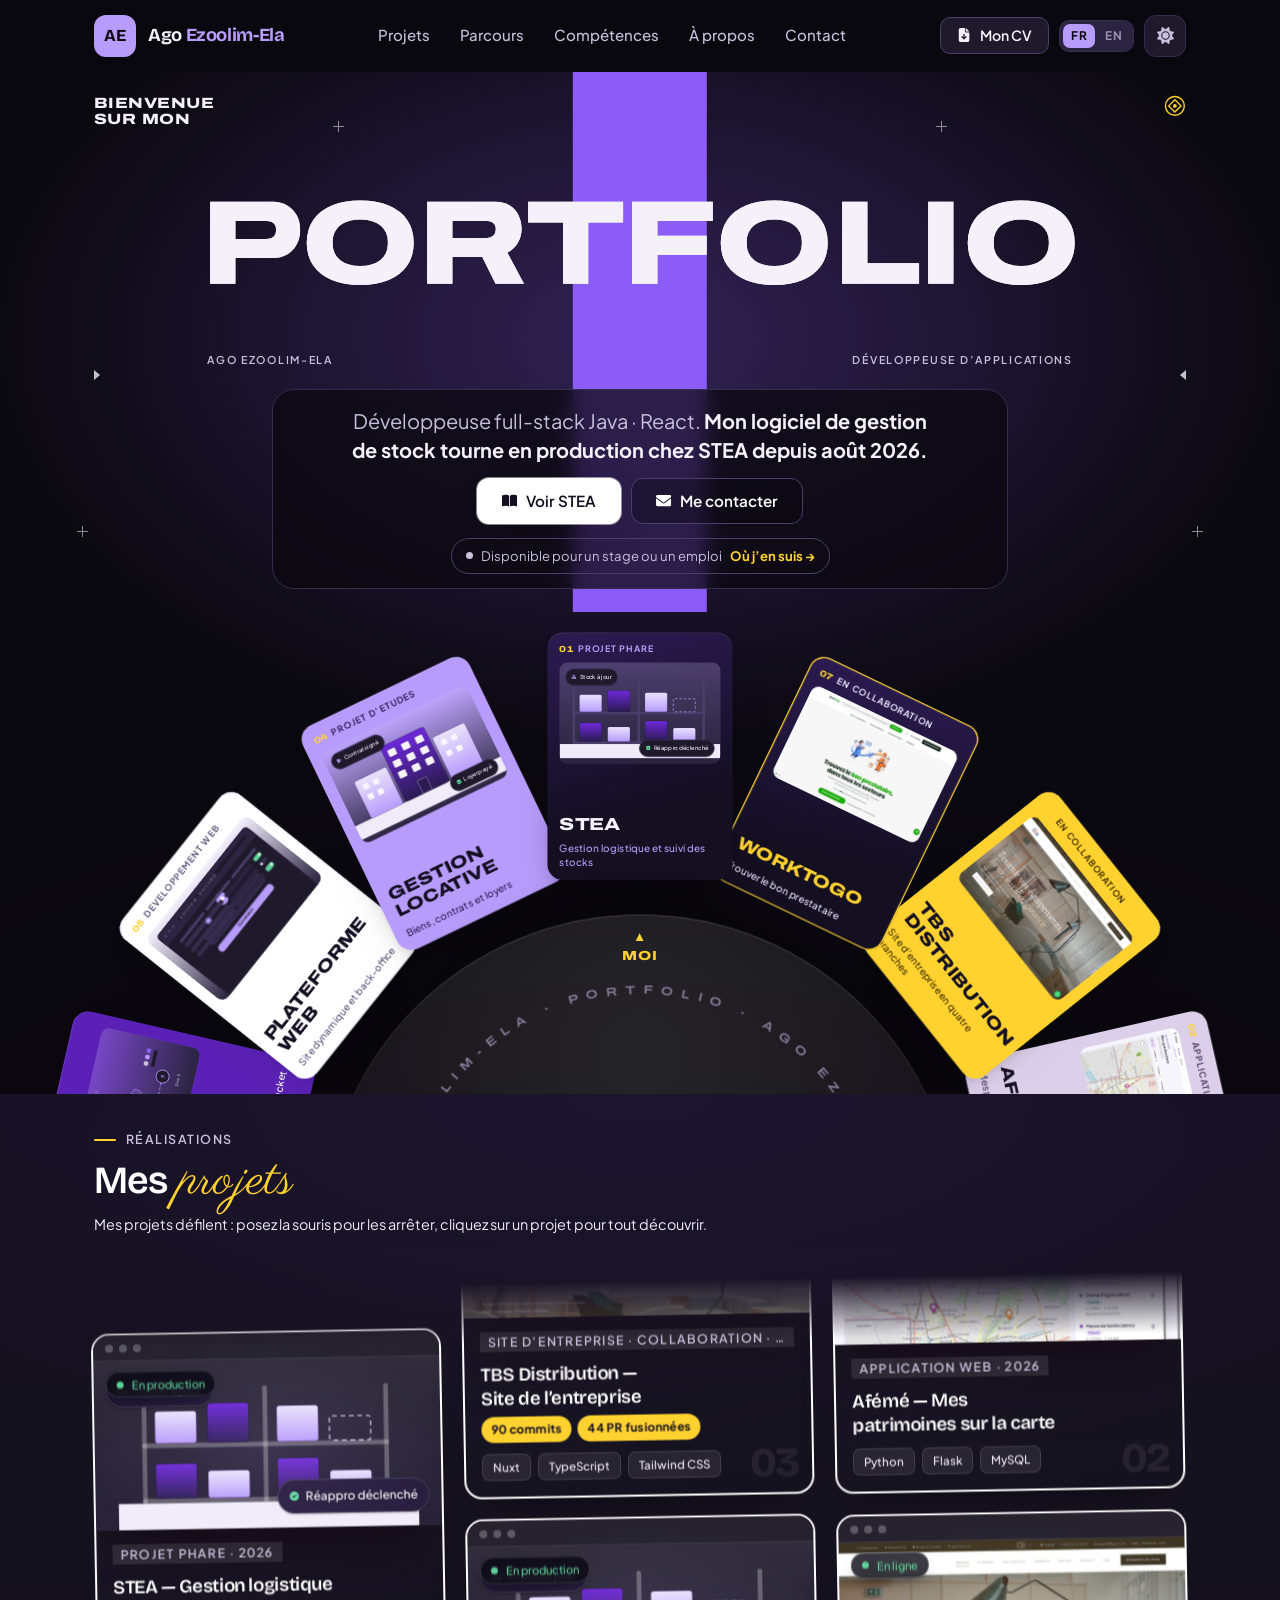
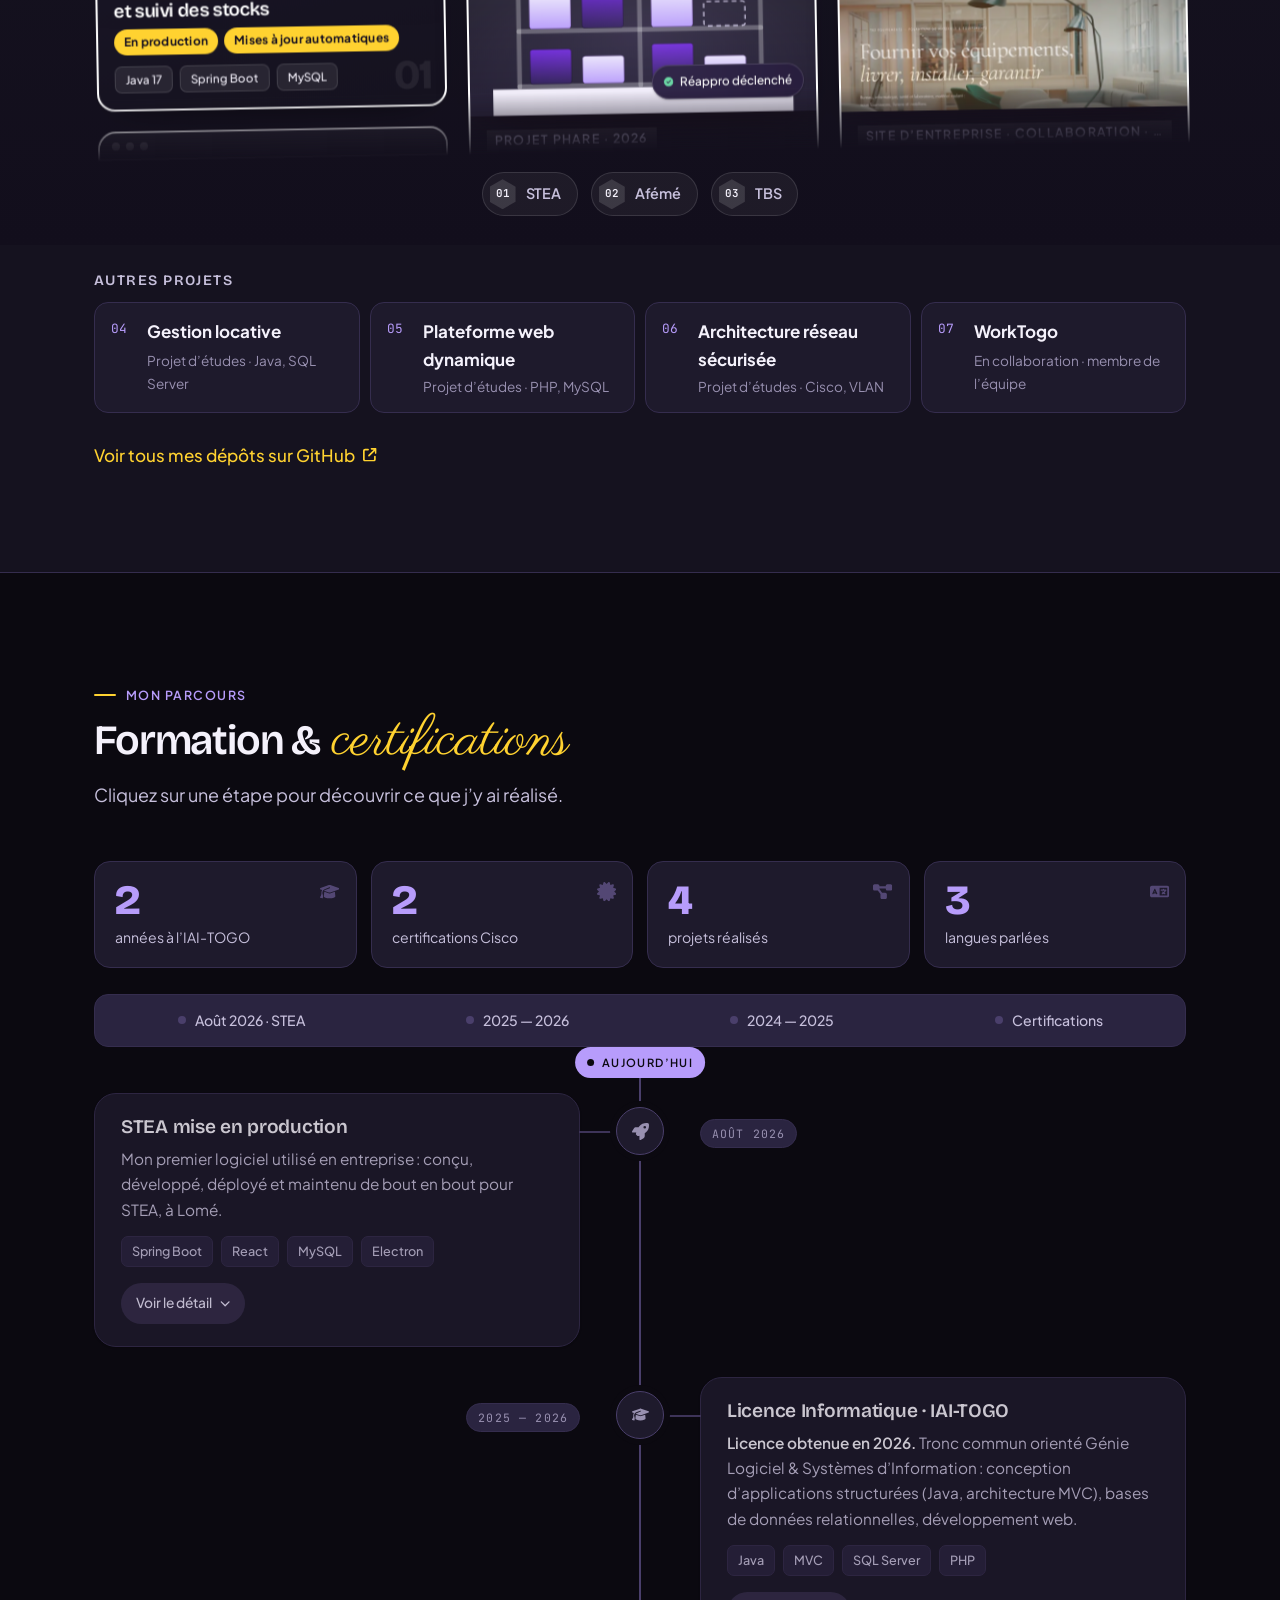
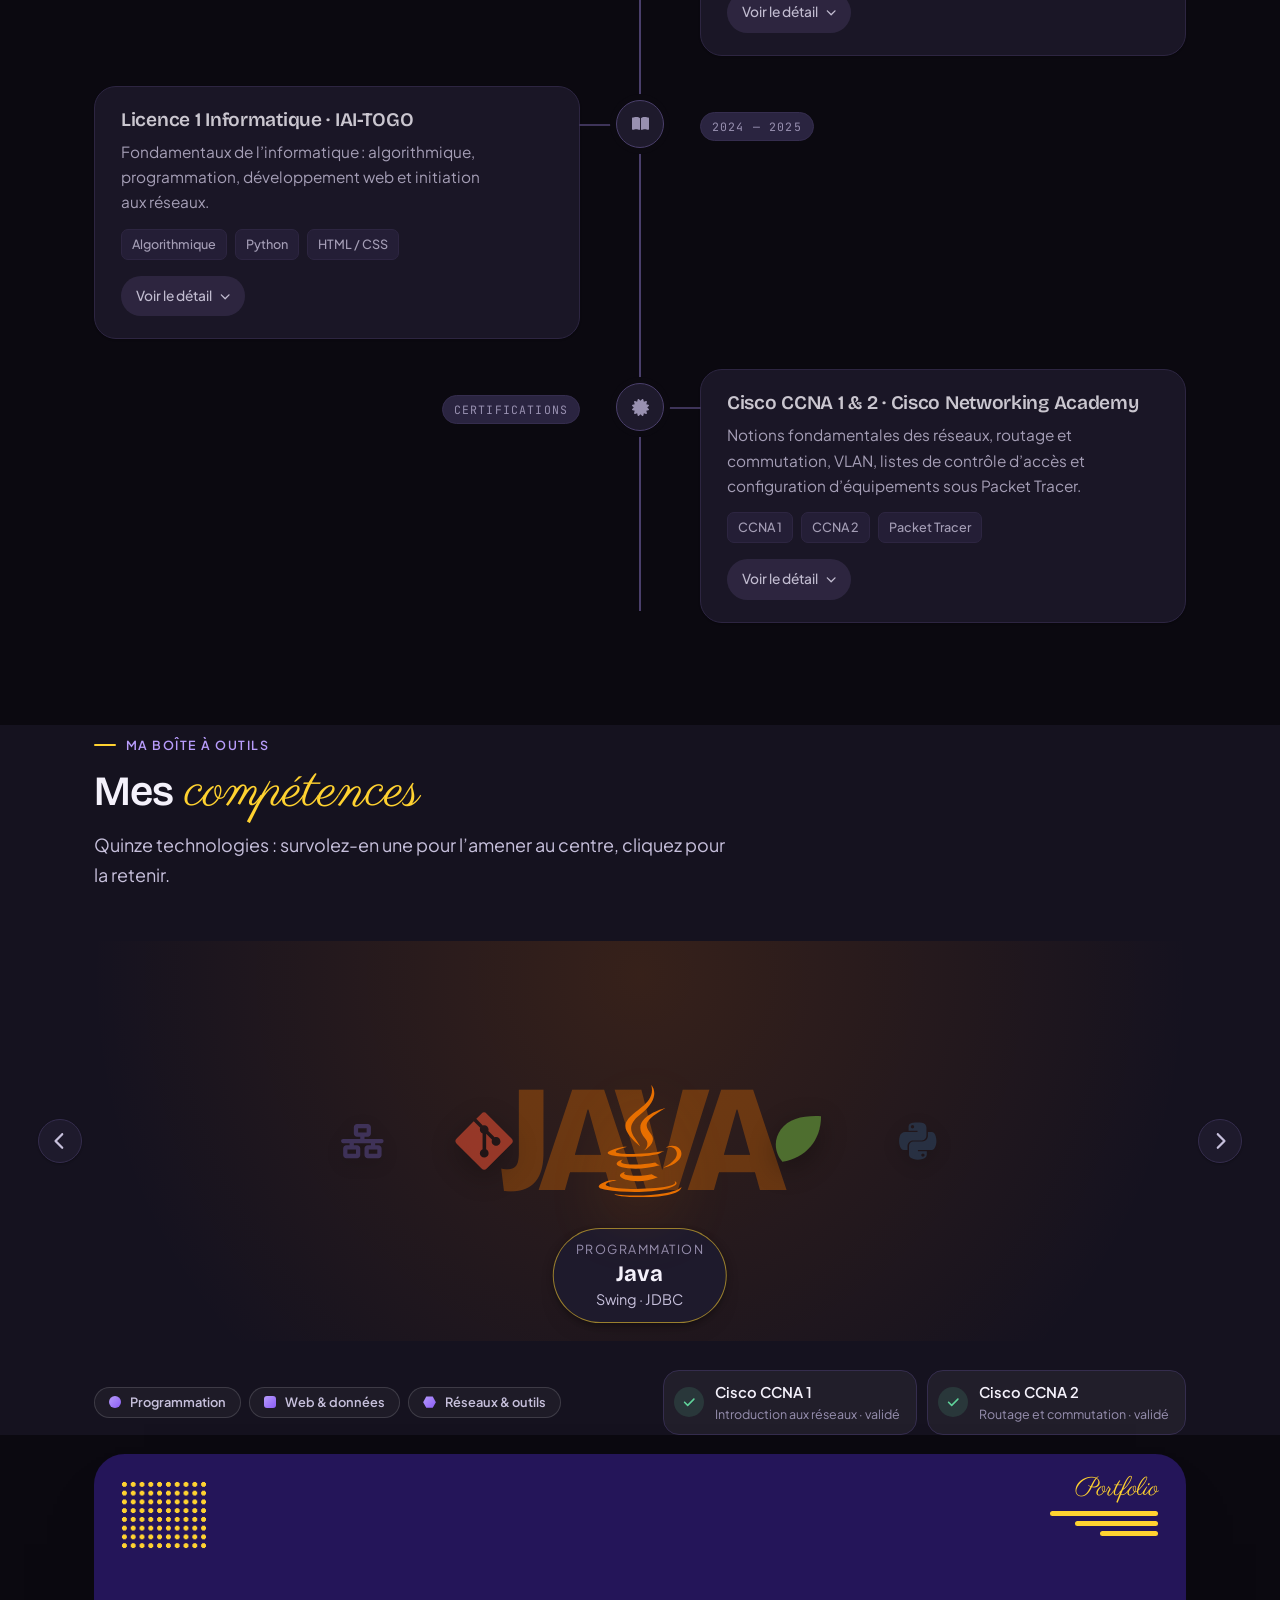
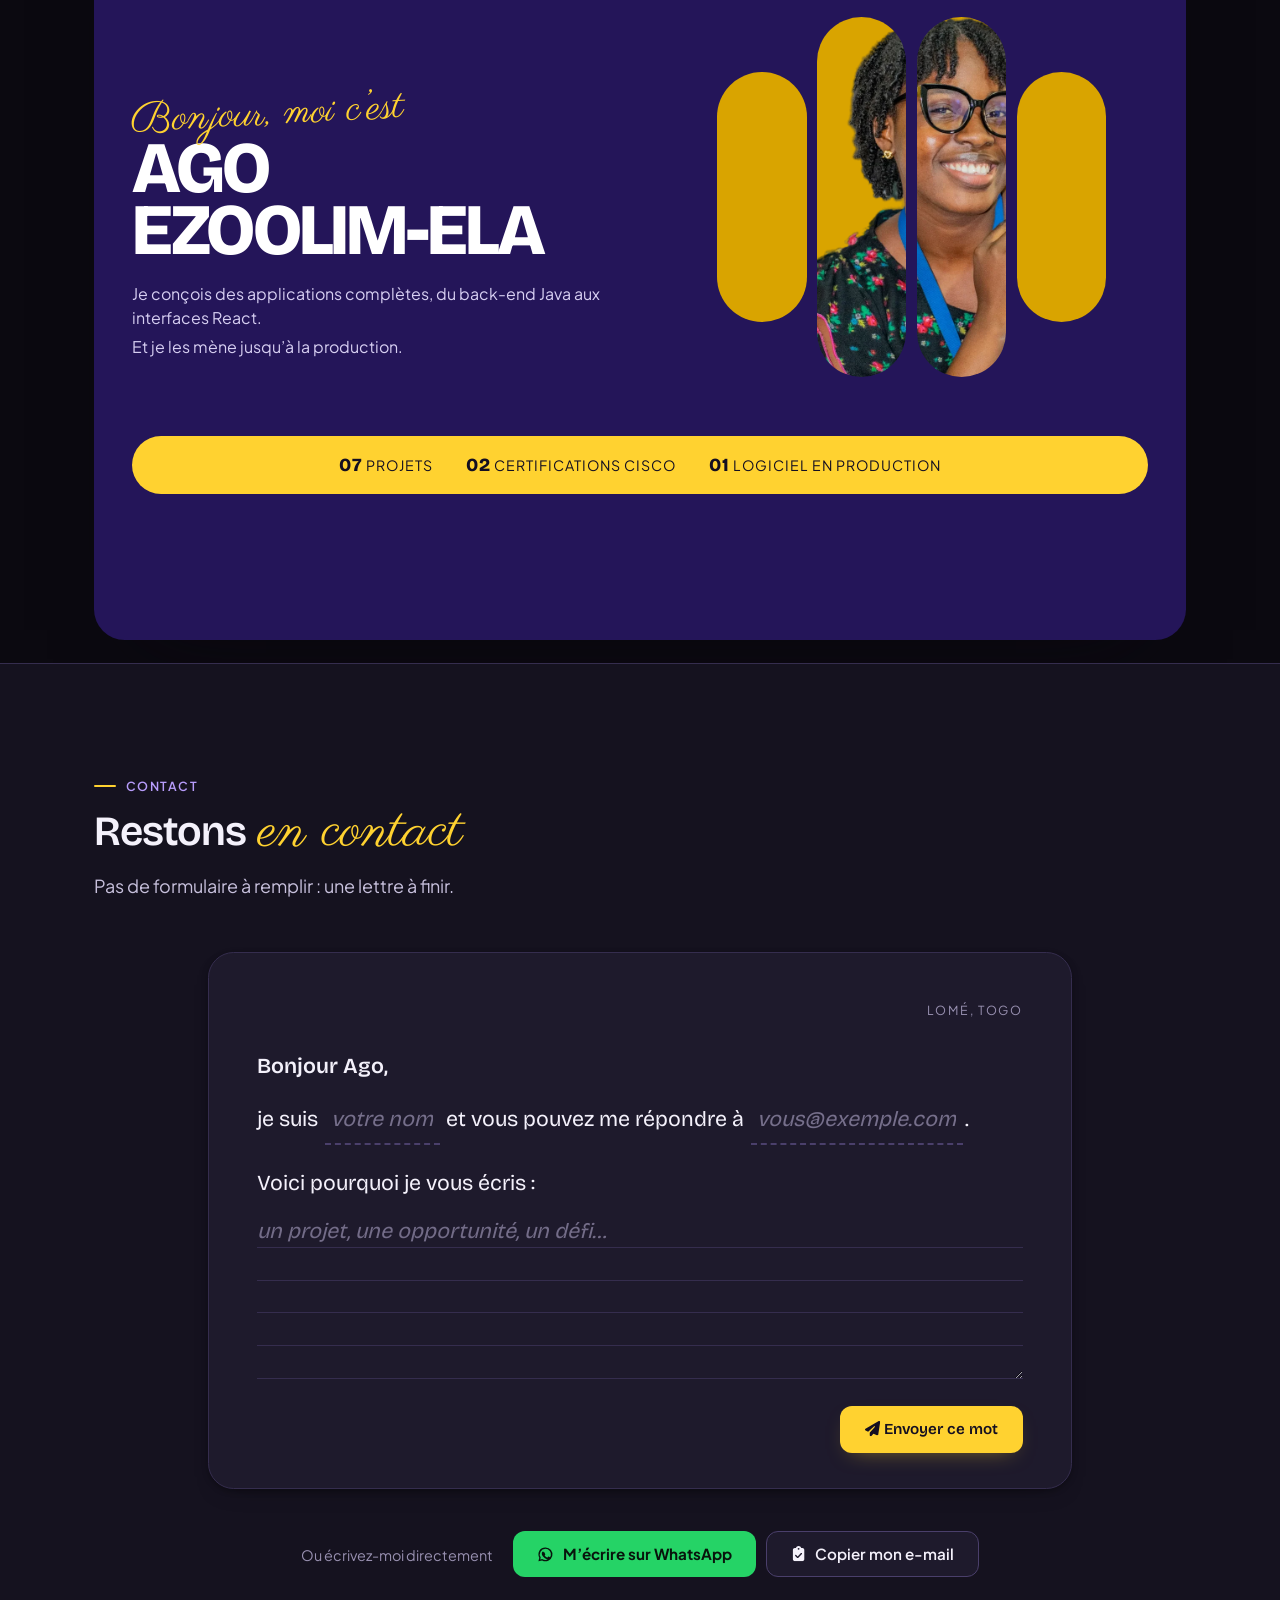
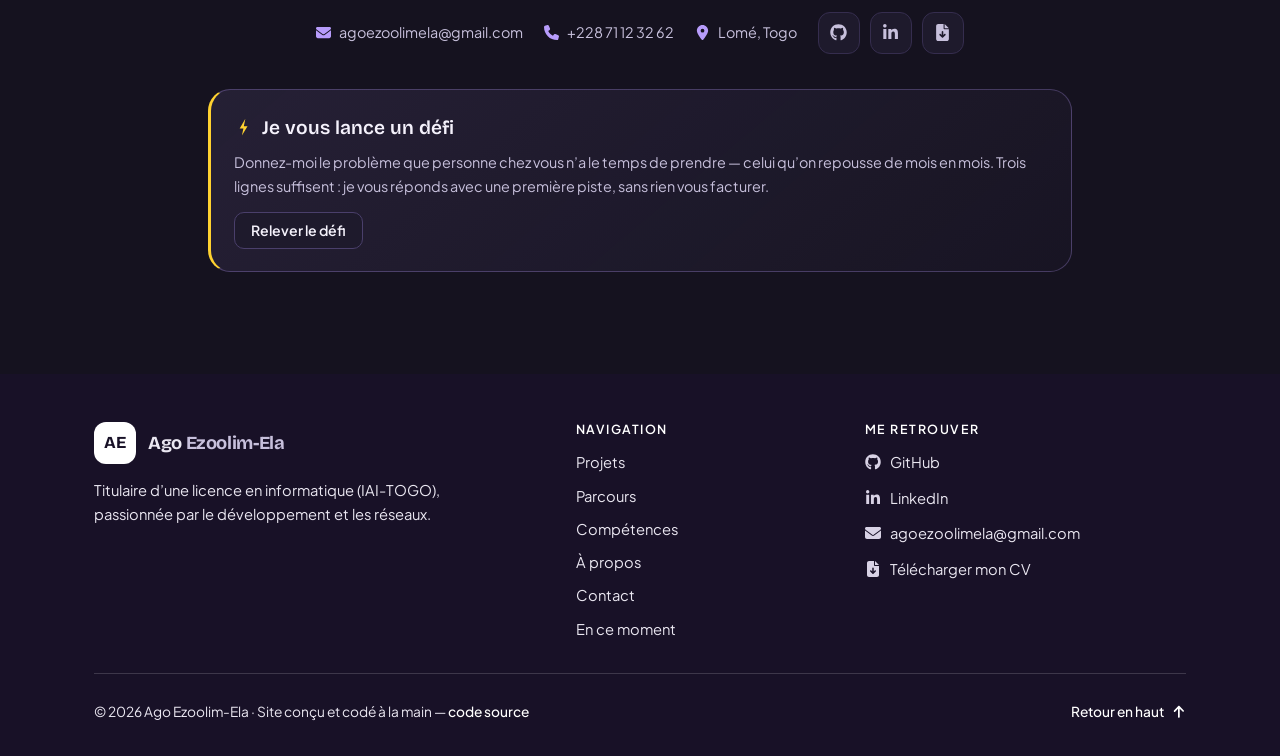
==== commit 955bf6aa: "STEA : plus de captures du logiciel, ni de raison sociale, ni d'inventaire technique Le portfolio re" ====
--- a/index.html
+++ b/index.html
@@ -68,7 +68,7 @@
   <noscript><link rel="stylesheet" href="https://fonts.googleapis.com/css2?family=Fraunces:opsz,wght@9..144,300..700&family=Bricolage+Grotesque:opsz,wght@12..96,500..800&family=Plus+Jakarta+Sans:wght@400;500;600;700&family=Parisienne&family=Archivo:wdth,wght@125,700;125,800&family=JetBrains+Mono:wght@500&display=swap"></noscript>
   <link rel="preload" href="https://api.fontshare.com/v2/css?f%5B%5D=clash-display@600,700&f%5B%5D=satoshi@400,500,700&display=swap" as="style" onload="this.onload=null;this.rel='stylesheet'">
   <noscript><link rel="stylesheet" href="https://api.fontshare.com/v2/css?f%5B%5D=clash-display@600,700&f%5B%5D=satoshi@400,500,700&display=swap"></noscript>
-  <link rel="stylesheet" href="styles.css?v=202">
+  <link rel="stylesheet" href="styles.css?v=203">
   <script src="transitions.js?v=2"></script>
 </head>
 <body>
@@ -189,7 +189,31 @@
                   <button type="button" class="rh-ecran" data-rh-open="0" aria-label="Ouvrir le projet : STEA — Gestion logistique et suivi des stocks">
                     <span class="rh-ecran-in">
                       <span class="rh-bar" aria-hidden="true"><i></i><i></i><i></i></span>
-                      <img src="assets/stea/tableau-de-bord-vue-desktop.webp" srcset="assets/stea/tableau-de-bord-vue-desktop-720.webp 720w, assets/stea/tableau-de-bord-vue-desktop-1080.webp 1080w, assets/stea/tableau-de-bord-vue-desktop.webp 1440w" sizes="(max-width: 980px) calc(100vw - 48px), 560px" alt="Tableau de bord de STEA : indicateurs de stock, encaissements et tâches à traiter" width="1440" height="900" loading="lazy">
+                      <div class="scene scene-stock" aria-hidden="true">
+              <svg viewBox="0 0 320 180" class="scene-svg" focusable="false">
+                <defs>
+                  <linearGradient id="carton" x1="0" y1="0" x2="0" y2="1"><stop offset="0" stop-color="#E9E3FB"/><stop offset="1" stop-color="#B79CFB"/></linearGradient>
+                  <linearGradient id="carton-plein" x1="0" y1="0" x2="0" y2="1"><stop offset="0" stop-color="#6D28D9"/><stop offset="1" stop-color="#2B1B52"/></linearGradient>
+                </defs>
+                <rect x="0" y="152" width="320" height="28" fill="#EFEBF8"/>
+                <g class="rack">
+                  <rect x="26" y="28" width="5" height="124" rx="2"/><rect x="155" y="28" width="5" height="124" rx="2"/><rect x="284" y="28" width="5" height="124" rx="2"/>
+                  <rect x="26" y="88" width="263" height="5" rx="2"/><rect x="26" y="147" width="263" height="5" rx="2"/>
+                </g>
+                <g class="cartons">
+                  <rect class="c" x="40" y="54" width="44" height="34" rx="3"/>
+                  <rect class="c pleine" x="96" y="46" width="44" height="42" rx="3"/>
+                  <rect class="c" x="170" y="50" width="44" height="38" rx="3"/>
+                  <rect class="c vide" x="226" y="62" width="44" height="26" rx="3"/>
+                  <rect class="c pleine" x="40" y="110" width="44" height="37" rx="3"/>
+                  <rect class="c" x="96" y="118" width="44" height="29" rx="3"/>
+                  <rect class="c pleine" x="170" y="106" width="44" height="41" rx="3"/>
+                  <rect class="c" x="226" y="120" width="44" height="27" rx="3"/>
+                </g>
+              </svg>
+              <span class="scene-chip chip-a"><svg class="icon" aria-hidden="true" focusable="false"><use href="assets/icons.svg?v=3#boxes-stacked"></use></svg> Stock à jour</span>
+              <span class="scene-chip chip-b"><svg class="icon" aria-hidden="true" focusable="false"><use href="assets/icons.svg?v=3#circle-check"></use></svg> Réappro déclenché</span>
+            </div>
                     </span>
                     <span class="rh-ouvrir" aria-hidden="true"><svg class="icon" aria-hidden="true" focusable="false"><use href="assets/icons.svg?v=3#arrow-up-right-from-square"></use></svg> Ouvrir le projet</span>
                   </button>
@@ -199,8 +223,8 @@
                 <p class="rh-num" aria-hidden="true">01</p>
                 <p class="rh-kind"><span class="project-kind gold">Projet phare · 2026</span><span class="live-badge"><span class="live-dot" aria-hidden="true"></span> En production</span></p>
                 <h3>STEA — Gestion logistique et suivi des stocks</h3>
-                <p class="rh-chiffres"><span>29 versions livrées</span><span>141 tests</span><span>8 rôles</span></p>
-                <p class="rh-desc">Application de gestion des stocks et de la logistique développée pour STEA Trans Euro Afrika SARL, à Lomé. Elle couvre le cycle complet, des achats aux livraisons, et tourne aujourd’hui sur les postes de l’entreprise.</p>
+                <p class="rh-chiffres"><span>En production</span><span>Mises à jour automatiques</span></p>
+                <p class="rh-desc">Application de gestion des stocks et de la logistique développée pour STEA, à Lomé. Elle couvre le cycle complet, des achats aux livraisons, et tourne aujourd’hui sur les postes de l’entreprise.</p>
                 <ul class="tags"><li>Java 17</li><li>Spring Boot</li><li>MySQL</li><li>JWT</li><li>React</li><li>Tailwind CSS</li><li>Recharts</li><li>Electron</li></ul>
                 <div class="rh-actions">
                   <button type="button" class="btn btn-glow btn-sm" data-rh-open="0"><svg class="icon" aria-hidden="true" focusable="false"><use href="assets/icons.svg?v=3#arrow-up-right-from-square"></use></svg> Ouvrir le projet</button>
@@ -209,15 +233,15 @@
               </div>
               <div class="rh-plus" hidden>
                 <div class="rh-plus-points">
-                  <p class="rh-contexte">STEA Trans Euro Afrika gère plusieurs entrepôts, des achats, des livraisons et des retours. Sans outil central, l’information se disperse : l’état réel du stock devient incertain et les ruptures se découvrent trop tard.</p>
+                  <p class="rh-contexte">STEA gère plusieurs entrepôts, des achats, des livraisons et des retours. Sans outil central, l’information se disperse : l’état réel du stock devient incertain et les ruptures se découvrent trop tard.</p>
                   <h4>Ce que ça fait</h4>
-                  <ul class="rh-points"><li>Un stock qu’on peut croire : plusieurs entrepôts, des lots, des numéros de série.</li><li>Le cycle complet — commandes, livraisons, retours — sans ressaisie d’un document à l’autre.</li><li>L’alerte avant la rupture, pas après : seuils, réapprovisionnement, notifications.</li><li>Des droits précis : chaque métier voit ce qui le concerne et n’agit que dans son périmètre.</li><li>24 modules en six familles, installés en un clic sur les postes de l’entreprise.</li></ul>
+                  <ul class="rh-points"><li>Un stock qu’on peut croire : plusieurs entrepôts, des lots, des numéros de série.</li><li>Le cycle complet — commandes, livraisons, retours — sans ressaisie d’un document à l’autre.</li><li>L’alerte avant la rupture, pas après : seuils, réapprovisionnement, notifications.</li><li>Des droits précis : chaque métier voit ce qui le concerne et n’agit que dans son périmètre.</li><li>Une installation en un clic sur les postes de l’entreprise, et des mises à jour qui arrivent toutes seules.</li></ul>
                 </div>
                 <div class="rh-plus-faits">
                   <h4>La fiche</h4>
-                  <ul class="rh-faits"><li><b>Rôle</b><span>Conception, développement et déploiement</span></li><li><b>Année</b><span>2026</span></li><li><b>Cadre</b><span>STEA Trans Euro Afrika SARL, Lomé</span></li><li><b>État</b><span>En production</span></li></ul>
-                </div>
-                <div class="rh-plus-actions"><a href="stea.html" class="btn btn-glow btn-sm"><svg class="icon" aria-hidden="true" focusable="false"><use href="assets/icons.svg?v=3#book-open"></use></svg> Étude de cas</a><button type="button" class="btn btn-glass btn-sm" data-gallery-open="0"><svg class="icon" aria-hidden="true" focusable="false"><use href="assets/icons.svg?v=3#images"></use></svg> Voir les écrans</button><a href="https://github.com/Ezoolim-Ela/stea-desktop" target="_blank" rel="noopener" class="btn btn-glass btn-sm"><svg class="icon" aria-hidden="true" focusable="false"><use href="assets/icons.svg?v=3#desktop"></use></svg> Application bureau</a></div>
+                  <ul class="rh-faits"><li><b>Rôle</b><span>Conception, développement et déploiement</span></li><li><b>Année</b><span>2026</span></li><li><b>Cadre</b><span>STEA, Lomé</span></li><li><b>État</b><span>En production</span></li></ul>
+                </div>
+                <div class="rh-plus-actions"><a href="stea.html" class="btn btn-glow btn-sm"><svg class="icon" aria-hidden="true" focusable="false"><use href="assets/icons.svg?v=3#book-open"></use></svg> Étude de cas</a></div>
               </div>
             </article>
             <article class="rh-projet" data-rh="4" data-c="#B79CFB" style="--c:#B79CFB">
@@ -602,23 +626,6 @@
       </div>
     </dialog>
 
-    <!-- Galerie des écrans de STEA -->
-    <dialog class="gallery" id="galerie-stea" aria-label="Écrans de l’application STEA">
-      <div class="gallery-inner">
-        <div class="gallery-top">
-          <p class="gallery-title">STEA — écrans de l’application <span class="gallery-count" id="gallery-count"></span></p>
-          <button type="button" class="icon-btn gallery-close" id="gallery-close" aria-label="Fermer la galerie"><svg class="icon" aria-hidden="true" focusable="false"><use href="assets/icons.svg?v=3#xmark"></use></svg></button>
-        </div>
-        <figure class="gallery-figure">
-          <img id="gallery-img" src="[data-uri]" alt="" decoding="async">
-          <figcaption id="gallery-cap"></figcaption>
-        </figure>
-        <button type="button" class="gallery-nav prev" id="gallery-prev" aria-label="Écran précédent"><svg class="icon" aria-hidden="true" focusable="false"><use href="assets/icons.svg?v=3#chevron-left"></use></svg></button>
-        <button type="button" class="gallery-nav next" id="gallery-next" aria-label="Écran suivant"><svg class="icon" aria-hidden="true" focusable="false"><use href="assets/icons.svg?v=3#chevron-right"></use></svg></button>
-        <div class="gallery-thumbs" id="gallery-thumbs" aria-label="Choisir un écran"></div>
-      </div>
-    </dialog>
-
     <!-- ===== Parcours ===== -->
     <section class="section" id="parcours">
       <div class="container">
@@ -666,7 +673,7 @@
             <button type="button" class="timeline-marker" aria-expanded="false" aria-controls="detail-0" aria-label="Afficher le détail : STEA en production"><svg class="icon" aria-hidden="true" focusable="false"><use href="assets/icons.svg?v=3#rocket"></use></svg></button>
             <div class="glass timeline-body">
               <h3>STEA mise en production</h3>
-              <p>Mon premier logiciel utilisé en entreprise : conçu, développé, déployé et maintenu de bout en bout pour STEA Trans Euro Afrika SARL, à Lomé.</p>
+              <p>Mon premier logiciel utilisé en entreprise : conçu, développé, déployé et maintenu de bout en bout pour STEA, à Lomé.</p>
               <ul class="tags"><li>Spring Boot</li><li>React</li><li>MySQL</li><li>Electron</li></ul>
               <button type="button" class="tl-toggle" aria-expanded="false" aria-controls="detail-0"><span class="tl-toggle-label">Voir le détail</span> <svg class="icon" aria-hidden="true" focusable="false"><use href="assets/icons.svg?v=3#chevron-down"></use></svg></button>
               <div class="tl-details" id="detail-0">
@@ -674,8 +681,8 @@
                   <p class="tl-details-title">Étapes clés</p>
                   <ul class="tl-check">
                     <li>Juillet 2026 : conception de la base de données et des premiers écrans</li>
-                    <li>12 août 2026 : première version installée dans l’entreprise</li>
-                    <li>Août – septembre 2026 : 29 versions livrées par mises à jour automatiques</li>
+                    <li>Août 2026 : première version installée dans l’entreprise</li>
+                    <li>Depuis : les évolutions arrivent par mises à jour automatiques</li>
                     
                   </ul>
                   <p class="tl-details-title">Pour aller plus loin</p>
@@ -1008,8 +1015,8 @@
 
   <script src="roue.js?v=6" defer></script>
   <script src="intro.js?v=27" defer></script>
-  <script src="projets.js?v=34" defer></script>
+  <script src="projets.js?v=35" defer></script>
   <script src="competences.js?v=1" defer></script>
-  <script src="script.js?v=30" defer></script>
+  <script src="script.js?v=31" defer></script>
 </body>
 </html>
--- a/styles.css
+++ b/styles.css
@@ -453,8 +453,6 @@
 .project-context dd { margin: 0; font-size: 0.92rem; color: var(--text); }
 .project-figures { display: flex; flex-wrap: wrap; gap: 8px; margin-top: 16px; }
 .project-figures li { flex: 1 1 88px; display: flex; flex-direction: column; gap: 2px; padding: 10px 12px; border-radius: var(--radius-sm); background: var(--surface); border: 1px solid var(--border); }
-.figure-num { font-family: var(--font-display); font-weight: 600; font-size: 1.45rem; line-height: 1; color: var(--primary); font-variant-numeric: tabular-nums lining-nums; }
-.figure-label { font-size: 0.74rem; color: var(--text-2); line-height: 1.25; }
 .project-quote { margin: 18px 0 0; padding: 14px 18px; border-left: 3px solid var(--primary); border-radius: 0 var(--radius-sm) var(--radius-sm) 0; background: var(--surface-2); }
 .project-quote p { font-family: var(--font-display); font-style: italic; font-weight: 500; font-size: 1.05rem; color: var(--text); }
 .project-quote footer { margin-top: 8px; font-size: var(--fs-sm); color: var(--text-3); }
@@ -550,6 +548,16 @@
 .scene-reseau .v30, .scene-legend .v30 { fill: #8B5CF6; stroke: #8B5CF6; background: #8B5CF6; }
 .scene-reseau .shield { fill: var(--primary-soft); stroke: var(--primary); stroke-width: 1; }
 .scene-reseau .pkt.p1 { fill: #C7C0DC; } .scene-reseau .pkt.p2 { fill: #B79CFB; } .scene-reseau .pkt.p3 { fill: #8B5CF6; }
+/* Le rayonnage de STEA (06/11/2026)
+   La carte montrait une vraie capture du logiciel, avec le catalogue et les
+   prix du client. On la remplace par une scène dessinée, comme pour les
+   autres projets sans image : des cartons pleins, un emplacement vide qui
+   clignote. Le propos du logiciel — savoir ce qui reste — sans une donnée. */
+.scene-stock .rack { fill: var(--border-strong); }
+.scene-stock .c { fill: url(#carton); stroke: rgba(91, 33, 182, 0.28); stroke-width: 0.8; }
+.scene-stock .c.pleine { fill: url(#carton-plein); stroke: rgba(8, 6, 14, 0.4); }
+.scene-stock .c.vide { fill: none; stroke: var(--primary); stroke-width: 1.4; stroke-dasharray: 5 4; animation: dash 1.6s linear infinite; }
+
 .scene-legend { position: absolute; left: 12px; top: 10px; display: inline-flex; align-items: center; gap: 6px; font-family: var(--font-mono); font-size: 0.6rem; letter-spacing: 0.05em; color: var(--text-3); }
 .scene-legend i { display: inline-block; width: 8px; height: 8px; border-radius: 2px; margin-left: 6px; }
 .scene-legend i:first-child { margin-left: 0; }
@@ -557,24 +565,6 @@
 .projects-more { margin-top: 28px; }
 
 /* ---------- Galerie ---------- */
-.gallery { margin: auto; border: 0; padding: 0; background: transparent; max-width: min(1100px, 94vw); width: 100%; color: var(--text); }
-.gallery::backdrop { background: rgba(8, 6, 14, 0.72); -webkit-backdrop-filter: blur(6px); backdrop-filter: blur(6px); }
-.gallery-inner { position: relative; background: var(--surface); border: 1px solid var(--border); border-radius: 20px; padding: 18px 20px 20px; box-shadow: var(--shadow-lg); }
-.gallery-top { display: flex; align-items: center; justify-content: space-between; gap: 12px; margin-bottom: 14px; }
-.gallery-title { font-family: var(--font-display); font-size: 1.25rem; font-weight: 600; }
-.gallery-count { font-family: var(--font-mono); font-size: 0.75rem; color: var(--text-3); margin-left: 10px; font-weight: 400; }
-.gallery-figure { margin: 0; border-radius: 14px; overflow: hidden; border: 1px solid var(--border); background: #fff; }
-.gallery-figure img { width: 100%; height: auto; aspect-ratio: 16 / 10; object-fit: cover; object-position: top; display: block; }
-.gallery-figure figcaption { padding: 12px 16px; background: var(--surface-2); color: var(--text-2); font-size: 0.92rem; border-top: 1px solid var(--border); }
-.gallery-nav { position: absolute; top: 50%; transform: translateY(-50%); width: 44px; height: 44px; border-radius: 50%; background: var(--surface); border: 1px solid var(--border-strong); color: var(--text); box-shadow: var(--shadow-md); transition: background-color 0.2s var(--ease), color 0.2s var(--ease); }
-.gallery-nav:hover { background: var(--primary); color: #fff; }
-.gallery-nav.prev { left: -2px; } .gallery-nav.next { right: -2px; }
-.gallery-thumbs { display: flex; gap: 10px; margin-top: 14px; overflow-x: auto; padding-bottom: 4px; scrollbar-width: thin; }
-.gallery-thumbs button { flex: none; width: 96px; padding: 0; border-radius: 10px; overflow: hidden; border: 2px solid transparent; background: #fff; opacity: 0.6; transition: opacity 0.2s var(--ease), border-color 0.2s var(--ease); }
-.gallery-thumbs button img { width: 100%; height: auto; aspect-ratio: 16 / 10; object-fit: cover; object-position: top; display: block; }
-.gallery-thumbs button:hover { opacity: 0.9; }
-.gallery-thumbs button.is-current { opacity: 1; border-color: var(--primary); }
-body.gallery-open { overflow: hidden; }
 
 /* ---------- Contact ---------- */
 .contact-grid { display: grid; grid-template-columns: minmax(0, 0.9fr) minmax(0, 1.1fr); gap: clamp(2rem, 5vw, 4.5rem); align-items: start; }
@@ -674,7 +664,6 @@
   .project-context div { grid-template-columns: 1fr; gap: 2px; }
   .project-figures li { flex-basis: calc(33.333% - 6px); }
   .device-duo { padding: 10px 20px 24px 0; }
-  .gallery-nav.prev { left: 6px; } .gallery-nav.next { right: 6px; }
   .float-chip { font-size: 0.78rem; padding: 8px 12px; }
   .chip-1 { top: 2%; left: -4%; } .chip-2 { bottom: 4%; left: -2%; } .chip-3 { top: 46%; right: -6%; }
 }
@@ -701,9 +690,6 @@
   .timeline-marker { width: 40px; height: 40px; font-size: 0.85rem; }
   .timeline-body { padding: 18px; }
   .scene { margin: -4px -4px 18px; }
-  .gallery-inner { padding: 14px; border-radius: 16px; }
-  .gallery-title { font-size: 1rem; }
-  .gallery-nav { width: 40px; height: 40px; }
   .footer-grid { grid-template-columns: 1fr; gap: 26px; }
   .footer-bottom { flex-direction: column; align-items: flex-start; }
 }
@@ -738,17 +724,6 @@
 .arch-link { display: flex; flex-direction: column; align-items: center; justify-content: center; gap: 6px; color: var(--text-3); font-family: var(--font-mono); font-size: 0.72rem; letter-spacing: 0.06em; text-align: center; min-width: 120px; }
 .arch-link .icon { color: var(--primary); font-size: 1.1rem; }
 .arch-note { grid-column: 1 / -1; padding: 16px 20px; border-radius: var(--radius-sm); background: var(--surface-2); border: 1px dashed var(--border-strong); color: var(--text-2); font-size: 0.92rem; }
-.case-figures { display: grid; grid-template-columns: repeat(auto-fit, minmax(150px, 1fr)); gap: 14px; margin-top: 26px; }
-.case-figures li { padding: 18px 20px; border-radius: var(--radius); background: var(--surface); border: 1px solid var(--border); display: flex; flex-direction: column; gap: 4px; }
-.case-figures .figure-num { font-size: clamp(1.8rem, 1.4rem + 1.2vw, 2.4rem); }
-.case-figures .figure-label { font-size: 0.86rem; }
-.modules { display: grid; grid-template-columns: repeat(auto-fit, minmax(290px, 1fr)); gap: 12px; margin-top: 22px; }
-.modules li { display: flex; align-items: flex-start; gap: 10px; padding: 12px 14px; border-radius: var(--radius-sm); background: var(--surface); border: 1px solid var(--border); font-size: 0.9rem; line-height: 1.45; color: var(--text); }
-.modules li .icon { color: var(--primary); width: 18px; height: 18px; margin-top: 2px; }
-.shots { display: grid; grid-template-columns: repeat(auto-fit, minmax(250px, 1fr)); gap: 16px; margin-top: 26px; }
-.shots figure { margin: 0; border-radius: var(--radius); overflow: hidden; background: var(--surface); border: 1px solid var(--border); box-shadow: var(--shadow-sm); }
-.shots img { display: block; width: 100%; height: auto; }
-.shots figcaption { padding: 12px 14px; font-size: 0.88rem; color: var(--text-2); border-top: 1px solid var(--border); }
 .lessons { display: grid; grid-template-columns: repeat(auto-fit, minmax(260px, 1fr)); gap: 18px; margin-top: 26px; counter-reset: lesson; }
 .lessons li { padding: 22px; border-radius: var(--radius); background: var(--surface); border: 1px solid var(--border); }
 .lessons li::before { counter-increment: lesson; content: counter(lesson, decimal-leading-zero); display: block; font-family: var(--font-mono); font-size: 0.78rem; color: var(--primary); margin-bottom: 10px; }
@@ -962,8 +937,7 @@
    ========================================================= */
 h1, h2, .case-hero h1, .case-section h2 { font-weight: 700; letter-spacing: -0.02em; }
 .hero-name { font-weight: 800; letter-spacing: -0.022em; line-height: 0.98; font-variation-settings: 'opsz' 96; }
-.brand-name, .gem, .intro-brand { font-weight: 700; letter-spacing: -0.02em; } .featured h3, .contact-info h3, .gallery-title { font-weight: 700; letter-spacing: -0.02em; }
-.stat-num, .figure-num, .not-found-code { font-weight: 800; letter-spacing: -0.03em; }
+.brand-name, .gem, .intro-brand { font-weight: 700; letter-spacing: -0.02em; }.featured h3, .contact-info h3 { font-weight: 700; letter-spacing: -0.02em; }.stat-num, .not-found-code { font-weight: 800; letter-spacing: -0.03em; }
 /* le mot mis en avant : écriture manuscrite franche, lisible sur la texture */
 h2 em, .case-section h2 em, .not-found .hero-name em, .rotator-word {
   font-family: var(--font-script); font-style: normal; font-weight: 400; letter-spacing: 0; color: var(--primary);
